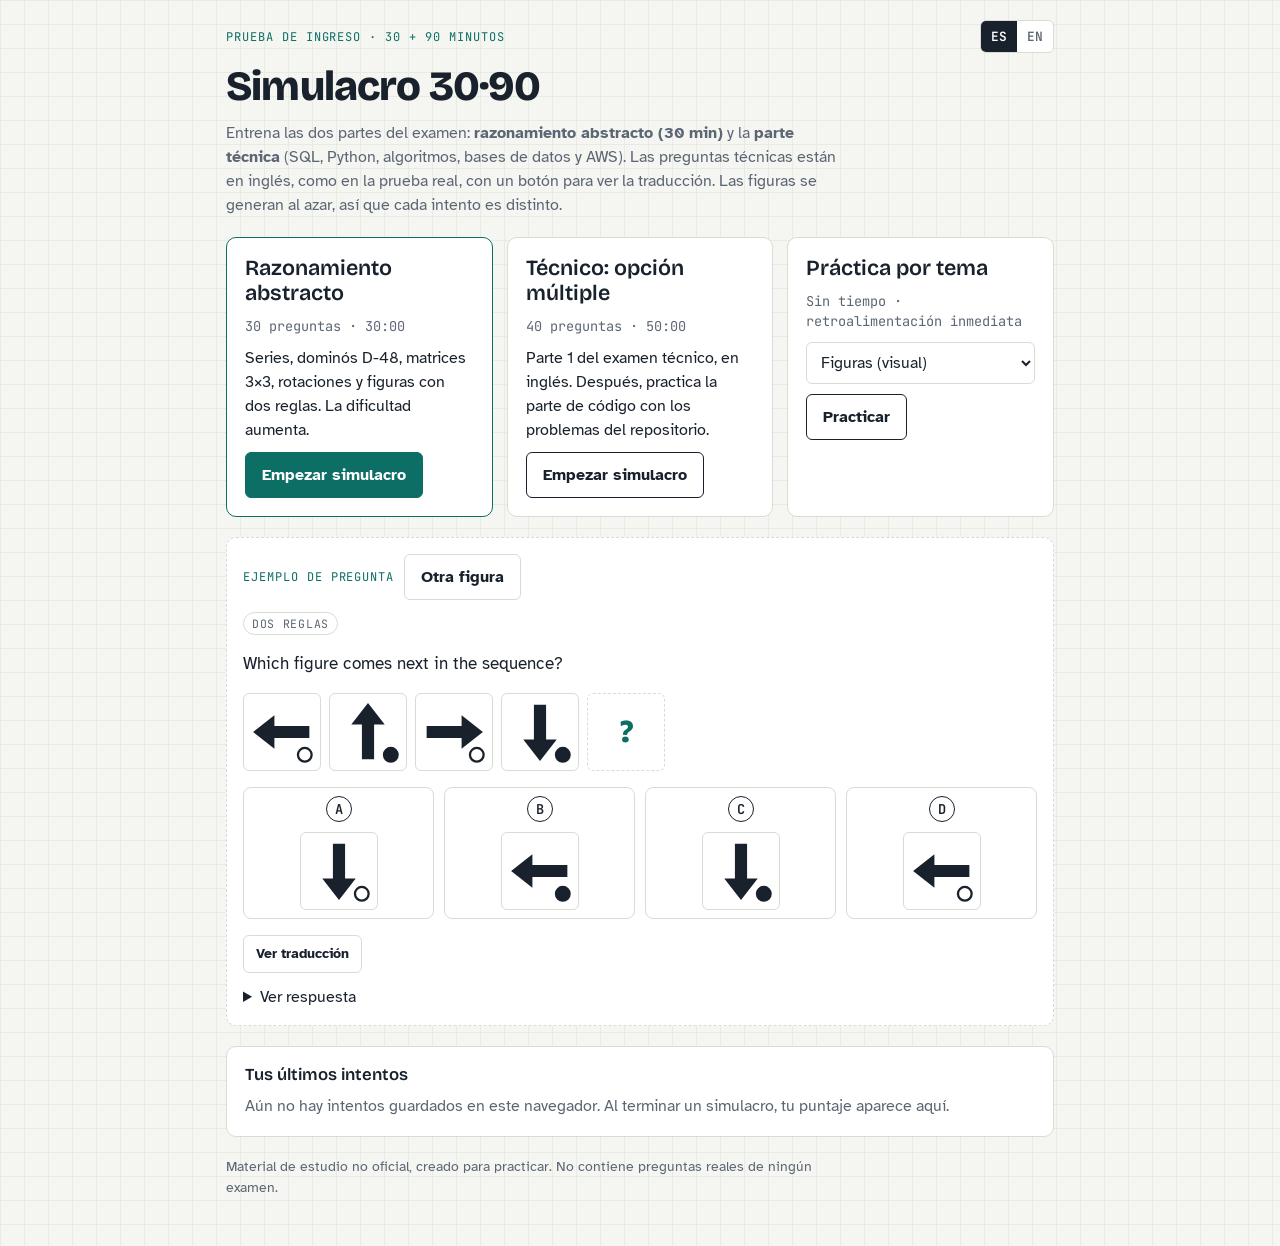
==== simulator/index.html @ 6d0d687e "Bilingual simulator (ES/EN toggle, per-question translation), language switchers on every doc, docs " ====
<!doctype html>
<html lang="es">
<head>
<meta charset="utf-8">
<meta name="viewport" content="width=device-width, initial-scale=1, viewport-fit=cover">
<!-- ARTIFACT-START -->
<title>Simulacro 30·90</title>
<meta name="claude:viewport-fit-sides" content="cover">
<link rel="preconnect" href="https://fonts.googleapis.com">
<link rel="preconnect" href="https://fonts.gstatic.com" crossorigin>
<link rel="stylesheet" href="https://fonts.googleapis.com/css2?family=Atkinson+Hyperlegible:wght@400;700&family=Bricolage+Grotesque:opsz,wght@12..96,600;12..96,800&family=JetBrains+Mono:wght@400;600&display=swap">
<style>
/* Layout: hoja de respuestas de examen — barra de estado fija arriba, columna central de lectura, opciones en rejilla. */
:root {
  --paper: #f5f6f1;
  --card: #ffffff;
  --ink: #18212c;
  --muted: #5c6674;
  --rule: #d8ddd3;
  --grid: #e8ebe3;
  --accent: #0d6e66;
  --accent-ink: #ffffff;
  --mark: #f3d35c;
  --ok: #1d7a3a;
  --ok-bg: #e3f3e7;
  --bad: #b3261e;
  --bad-bg: #fbe5e3;
  --flag: #a15c00;
  --font-display: "Bricolage Grotesque", "Avenir Next", "Segoe UI", system-ui, sans-serif;
  --font-body: "Atkinson Hyperlegible", "Segoe UI", system-ui, -apple-system, sans-serif;
  --font-mono: "JetBrains Mono", ui-monospace, "SFMono-Regular", Menlo, Consolas, monospace;
}
@media (prefers-color-scheme: dark) {
  :root:not([data-theme="light"]) {
    --paper: #11161b; --card: #1a2128; --ink: #e6eae2; --muted: #9aa4ae; --rule: #2d3640; --grid: #1d252c;
    --accent: #3fc9b8; --accent-ink: #0b1a18; --mark: #8a7420; --ok: #6fd08d; --ok-bg: #173323;
    --bad: #ff8a80; --bad-bg: #3a1b19; --flag: #f2b45a; color-scheme: dark;
  }
}
:root[data-theme="dark"] {
  --paper: #11161b; --card: #1a2128; --ink: #e6eae2; --muted: #9aa4ae; --rule: #2d3640; --grid: #1d252c;
  --accent: #3fc9b8; --accent-ink: #0b1a18; --mark: #8a7420; --ok: #6fd08d; --ok-bg: #173323;
  --bad: #ff8a80; --bad-bg: #3a1b19; --flag: #f2b45a; color-scheme: dark;
}
* { box-sizing: border-box; }
body {
  margin: 0; background: var(--paper); color: var(--ink); font-family: var(--font-body); font-size: 16px; line-height: 1.5;
  background-image: linear-gradient(var(--grid) 1px, transparent 1px), linear-gradient(90deg, var(--grid) 1px, transparent 1px);
  background-size: 24px 24px;
}
body::before { content: ""; position: fixed; inset: 0 0 auto; height: env(safe-area-inset-top, 0px); z-index: 10; background: var(--card); }
.wrap { max-width: 860px; margin: 0 auto; padding-left: max(16px, env(safe-area-inset-left, 0px)); padding-right: max(16px, env(safe-area-inset-right, 0px)); padding-block: 20px 48px; display: grid; gap: 20px; }
h1, h2, h3 { font-family: var(--font-display); text-wrap: balance; margin: 0; line-height: 1.15; }
h1 { font-size: clamp(1.9rem, 5vw, 2.6rem); font-weight: 800; letter-spacing: -0.02em; }
h2 { font-size: 1.35rem; font-weight: 600; }
h3 { font-size: 1.05rem; font-weight: 600; }
p { margin: 0; }
.muted { color: var(--muted); }
.eyebrow { font-family: var(--font-mono); font-size: 0.75rem; letter-spacing: 0.08em; text-transform: uppercase; color: var(--accent); }
button { font: inherit; color: inherit; cursor: pointer; }
button:focus-visible, select:focus-visible { outline: 3px solid var(--accent); outline-offset: 2px; }
.btn { border: 1.5px solid var(--ink); background: var(--card); border-radius: 6px; padding: 10px 16px; font-weight: 700; }
.btn.primary { background: var(--accent); border-color: var(--accent); color: var(--accent-ink); }
.btn.ghost { border-color: var(--rule); }
.btn:disabled { opacity: .45; cursor: not-allowed; }
.hero { display: grid; gap: 10px; }
.hero p { max-width: 62ch; }
.modes { display: grid; grid-template-columns: repeat(auto-fit, minmax(240px, 1fr)); gap: 14px; }
.mode { background: var(--card); border: 1.5px solid var(--rule); border-radius: 10px; padding: 18px; display: grid; gap: 10px; align-content: start; }
.mode .meta { font-family: var(--font-mono); font-size: 0.85rem; color: var(--muted); font-variant-numeric: tabular-nums; }
.mode .btn { justify-self: start; }
.mode.featured { border-color: var(--accent); }
.sample { background: var(--card); border: 1.5px dashed var(--rule); border-radius: 10px; padding: 16px; display: grid; gap: 12px; }
.row { display: flex; flex-wrap: wrap; gap: 10px; align-items: center; }
select { font: inherit; padding: 9px 10px; border-radius: 6px; border: 1.5px solid var(--rule); background: var(--card); color: var(--ink); }
.history { display: grid; gap: 6px; font-family: var(--font-mono); font-size: 0.85rem; }
.history div { display: flex; justify-content: space-between; gap: 12px; border-bottom: 1px solid var(--rule); padding-block: 4px; font-variant-numeric: tabular-nums; }
/* Exam bar */
.bar { position: sticky; top: env(safe-area-inset-top, 0px); z-index: 5; background: var(--card); border-bottom: 1.5px solid var(--rule); }
.bar .in { max-width: 860px; margin: 0 auto; padding-left: max(16px, env(safe-area-inset-left, 0px)); padding-right: max(16px, env(safe-area-inset-right, 0px)); padding-block: 10px; display: flex; flex-wrap: wrap; gap: 10px 16px; align-items: center; justify-content: space-between; }
.timer { font-family: var(--font-mono); font-weight: 600; font-size: 1.25rem; font-variant-numeric: tabular-nums; }
.timer.low { color: var(--bad); }
.progress { font-family: var(--font-mono); font-size: 0.9rem; color: var(--muted); font-variant-numeric: tabular-nums; }
.qcard { background: var(--card); border: 1.5px solid var(--rule); border-radius: 10px; padding: 18px; display: grid; gap: 16px; min-width: 0; }
.tag { display: inline-block; font-family: var(--font-mono); font-size: 0.72rem; letter-spacing: .06em; text-transform: uppercase; padding: 2px 8px; border-radius: 999px; border: 1px solid var(--rule); color: var(--muted); }
.prompt { font-size: 1.08rem; }
.prompt .es { display: block; font-size: 0.9rem; color: var(--muted); margin-top: 4px; }
pre.code { margin: 0; background: var(--paper); border: 1px solid var(--rule); border-radius: 6px; padding: 12px; overflow-x: auto; font-family: var(--font-mono); font-size: 0.9rem; line-height: 1.45; }
.seq { display: flex; flex-wrap: wrap; gap: 8px; align-items: center; }
.seq .cell, .opt .cell { width: 78px; height: 78px; border: 1.5px solid var(--rule); border-radius: 6px; background: var(--card); display: grid; place-items: center; }
.seq .cell.q { font-family: var(--font-display); font-size: 2rem; font-weight: 800; color: var(--accent); border-style: dashed; }
.fig { width: 100%; height: 100%; display: block; color: var(--ink); }
.fig .pp { fill: var(--card); }
.fig .qmark { fill: var(--accent); font-family: var(--font-display); font-weight: 800; }
.matrix { width: min(100%, 300px); }
.options { display: grid; grid-template-columns: repeat(2, minmax(0, 1fr)); gap: 10px; }
.options.visual { grid-template-columns: repeat(4, minmax(0, 1fr)); }
.opt { border: 1.5px solid var(--rule); background: var(--card); border-radius: 8px; padding: 10px 12px; text-align: left; display: flex; gap: 10px; align-items: center; min-width: 0; }
.options.visual .opt { flex-direction: column; padding: 8px 4px; }
.opt .k { font-family: var(--font-mono); font-weight: 600; width: 26px; height: 26px; border-radius: 50%; border: 1.5px solid var(--ink); display: grid; place-items: center; flex: none; font-size: 0.85rem; }
.opt .t { min-width: 0; overflow-wrap: anywhere; font-family: var(--font-body); }
.opt .t code, .prompt code { font-family: var(--font-mono); font-size: 0.92em; }
.opt.sel { border-color: var(--ink); background: color-mix(in srgb, var(--mark) 45%, var(--card)); }
.opt.sel .k { background: var(--ink); color: var(--card); }
.opt.right { border-color: var(--ok); background: var(--ok-bg); }
.opt.wrong { border-color: var(--bad); background: var(--bad-bg); }
.nav { display: flex; flex-wrap: wrap; gap: 10px; justify-content: space-between; align-items: center; }
.palette { display: grid; grid-template-columns: repeat(auto-fill, minmax(36px, 1fr)); gap: 6px; }
.palette button { border: 1.5px solid var(--rule); background: var(--card); border-radius: 5px; padding: 5px 0; font-family: var(--font-mono); font-size: 0.82rem; font-variant-numeric: tabular-nums; }
.palette button.done { background: var(--ink); color: var(--card); border-color: var(--ink); }
.palette button.cur { outline: 2px solid var(--accent); outline-offset: 1px; }
.palette button.flagged { border-color: var(--flag); box-shadow: inset 0 -3px 0 var(--flag); }
.feedback { border-left: 4px solid var(--ok); background: var(--ok-bg); padding: 10px 12px; border-radius: 0 6px 6px 0; }
.feedback.bad { border-color: var(--bad); background: var(--bad-bg); }
.score { display: flex; flex-wrap: wrap; gap: 14px 28px; align-items: baseline; }
.score .big { font-family: var(--font-display); font-weight: 800; font-size: 3rem; line-height: 1; font-variant-numeric: tabular-nums; }
.topics { display: grid; gap: 8px; }
.topics .t { display: grid; grid-template-columns: minmax(110px, 160px) 1fr auto; gap: 10px; align-items: center; font-variant-numeric: tabular-nums; }
.meter { height: 10px; background: var(--grid); border-radius: 999px; overflow: hidden; border: 1px solid var(--rule); }
.meter span { display: block; height: 100%; background: var(--accent); }
.review { display: grid; gap: 12px; }
.review details { background: var(--card); border: 1.5px solid var(--rule); border-radius: 8px; padding: 10px 14px; min-width: 0; }
.review summary { cursor: pointer; display: flex; gap: 10px; align-items: baseline; }
.review .ans { font-family: var(--font-mono); font-size: 0.85rem; }
.pill { font-family: var(--font-mono); font-size: 0.75rem; padding: 1px 8px; border-radius: 999px; flex: none; }
.pill.ok { background: var(--ok-bg); color: var(--ok); }
.pill.no { background: var(--bad-bg); color: var(--bad); }
.note { font-size: 0.85rem; color: var(--muted); max-width: 70ch; }
.langsw { display: inline-flex; border: 1.5px solid var(--rule); border-radius: 6px; overflow: hidden; }
.langsw button { border: 0; background: var(--card); padding: 6px 10px; font-family: var(--font-mono); font-size: 0.8rem; font-weight: 600; color: var(--muted); }
.langsw button.on { background: var(--ink); color: var(--card); }
.trbtn { justify-self: start; font-size: 0.9rem; padding: 7px 12px; }
.tr { border-left: 4px solid var(--accent); background: color-mix(in srgb, var(--accent) 8%, var(--card)); padding: 10px 14px; border-radius: 0 6px 6px 0; display: grid; gap: 6px; }
.tropts { margin: 0; padding-left: 0; list-style: none; display: grid; gap: 2px; }
@media (max-width: 520px) {
  .options { grid-template-columns: 1fr; }
  .options.visual { grid-template-columns: repeat(4, minmax(0, 1fr)); gap: 6px; }
  .seq .cell { width: 60px; height: 60px; }
  .opt .cell { width: 100%; max-width: 64px; height: auto; aspect-ratio: 1; }
  .options.visual .opt .k { width: 22px; height: 22px; font-size: 0.75rem; }
  .topics .t { grid-template-columns: 1fr auto; }
  .topics .t .meter { grid-column: 1 / -1; grid-row: 2; }
}
@media (prefers-reduced-motion: no-preference) {
  .opt { transition: background-color .12s, border-color .12s; }
}
</style>
<!-- ARTIFACT-HEAD-END -->
</head>
<body>
<div id="app"></div>
<script>
"use strict";
// ---------------------------------------------------------------- utilidades
const $ = (s, el = document) => el.querySelector(s);
const rand = (a, b) => a + Math.floor(Math.random() * (b - a + 1));
const pick = arr => arr[Math.floor(Math.random() * arr.length)];
const shuffle = arr => { const a = arr.slice(); for (let i = a.length - 1; i > 0; i--) { const j = Math.floor(Math.random() * (i + 1)); [a[i], a[j]] = [a[j], a[i]]; } return a; };
const esc = s => String(s).replace(/[&<>"]/g, c => ({ "&": "&amp;", "<": "&lt;", ">": "&gt;", '"': "&quot;" }[c]));
const mod = (a, m) => ((a % m) + m) % m;
const KEYS = ["A", "B", "C", "D"];
let uid = 0;

// ---------------------------------------------------------------- figuras SVG
// Todo se dibuja con currentColor (tinta) y var(--card) (papel) para funcionar en ambos temas.
const INK = "currentColor", PP = 'class="pp"'; // "papel": el fondo de tarjeta, vía CSS (var() no funciona en atributos SVG)
const svg = (body, vb = 100) => `<svg class="fig" viewBox="0 0 ${vb} ${vb}" aria-hidden="true">${body}</svg>`;

function fillAttrs(fill, id) {
  if (fill === "black") return `fill="${INK}"`;
  if (fill === "striped") return `fill="url(#p${id})"`;
  return PP;
}
function stripeDef(id) {
  return `<defs><pattern id="p${id}" width="6" height="6" patternUnits="userSpaceOnUse" patternTransform="rotate(45)"><rect width="6" height="6" ${PP}/><rect width="2.4" height="6" fill="${INK}"/></pattern></defs>`;
}
function shapePath(shape, cx, cy, r) {
  switch (shape) {
    case "circle": return `<circle cx="${cx}" cy="${cy}" r="${r}"`;
    case "square": return `<rect x="${cx - r * 0.88}" y="${cy - r * 0.88}" width="${r * 1.76}" height="${r * 1.76}"`;
    case "triangle": return `<polygon points="${cx},${cy - r} ${cx + r * 0.95},${cy + r * 0.75} ${cx - r * 0.95},${cy + r * 0.75}"`;
    case "diamond": return `<polygon points="${cx},${cy - r} ${cx + r},${cy} ${cx},${cy + r} ${cx - r},${cy}"`;
    case "star": {
      const pts = [];
      for (let i = 0; i < 10; i++) { const a = -Math.PI / 2 + i * Math.PI / 5, rr = i % 2 ? r * 0.45 : r; pts.push(`${(cx + rr * Math.cos(a)).toFixed(1)},${(cy + rr * Math.sin(a)).toFixed(1)}`); }
      return `<polygon points="${pts.join(" ")}"`;
    }
  }
}
function shapeSVG(shape, cx, cy, r, fill) {
  const id = ++uid;
  return (fill === "striped" ? stripeDef(id) : "") + `${shapePath(shape, cx, cy, r)} ${fillAttrs(fill, id)} stroke="${INK}" stroke-width="3" stroke-linejoin="round"/>`;
}
function arrowSVG(angle, dotFill) {
  let s = `<g transform="rotate(${angle} 50 50)"><path d="M50 12 L72 40 L58 40 L58 86 L42 86 L42 40 L28 40 Z" fill="${INK}"/></g>`;
  if (dotFill) s += `<circle cx="80" cy="80" r="9" ${dotFill === "black" ? `fill="${INK}"` : PP} stroke="${INK}" stroke-width="3"/>`;
  return svg(s);
}
function flagSVG(angle) {
  return svg(`<g transform="rotate(${angle} 50 50)"><rect x="46" y="14" width="7" height="72" fill="${INK}"/><polygon points="53,14 84,26 53,38" fill="${INK}"/><circle cx="49.5" cy="86" r="6" fill="${INK}"/></g>`);
}
function countSVG(n, shape, fill = "black") {
  const cols = n <= 4 ? 2 : n <= 9 ? 3 : 4, rows = Math.ceil(n / cols), step = 84 / Math.max(cols, rows), r = step * 0.34;
  let body = "";
  for (let i = 0; i < n; i++) {
    const c = i % cols, rw = Math.floor(i / cols);
    const cx = 50 + (c - (cols - 1) / 2) * step, cy = 50 + (rw - (rows - 1) / 2) * step;
    body += shapeSVG(shape, +cx.toFixed(1), +cy.toFixed(1), +r.toFixed(1), fill);
  }
  return svg(body);
}
function polygonSVG(n) {
  if (n === 0) return svg(`<circle cx="50" cy="50" r="36" ${PP} stroke="${INK}" stroke-width="3.5"/>`);
  const pts = [];
  for (let i = 0; i < n; i++) { const a = -Math.PI / 2 + i * 2 * Math.PI / n; pts.push(`${(50 + 38 * Math.cos(a)).toFixed(1)},${(52 + 38 * Math.sin(a)).toFixed(1)}`); }
  return svg(`<polygon points="${pts.join(" ")}" ${PP} stroke="${INK}" stroke-width="3.5" stroke-linejoin="round"/>`);
}
const BORDER = [[0, 0], [1, 0], [2, 0], [2, 1], [2, 2], [1, 2], [0, 2], [0, 1]];
function gridDotSVG(cell, cell2) {
  let body = "";
  for (let r = 0; r < 3; r++) for (let c = 0; c < 3; c++) body += `<rect x="${8 + c * 28}" y="${8 + r * 28}" width="28" height="28" ${PP} stroke="${INK}" stroke-width="2"/>`;
  const dot = (p, f) => `<circle cx="${22 + p[0] * 28}" cy="${22 + p[1] * 28}" r="9" ${f} stroke="${INK}" stroke-width="2.5"/>`;
  body += dot(cell, `fill="${INK}"`);
  if (cell2) body += dot(cell2, PP);
  return svg(body);
}
function quadrantSVG(q) { // q: 0 arriba-der, 1 abajo-der, 2 abajo-izq, 3 arriba-izq (sentido horario)
  const paths = ["M50 50 L50 14 A36 36 0 0 1 86 50 Z", "M50 50 L86 50 A36 36 0 0 1 50 86 Z", "M50 50 L50 86 A36 36 0 0 1 14 50 Z", "M50 50 L14 50 A36 36 0 0 1 50 14 Z"];
  return svg(`<circle cx="50" cy="50" r="36" ${PP} stroke="${INK}" stroke-width="3"/><path d="${paths[q]}" fill="${INK}"/><line x1="14" y1="50" x2="86" y2="50" stroke="${INK}" stroke-width="2"/><line x1="50" y1="14" x2="50" y2="86" stroke="${INK}" stroke-width="2"/>`);
}
const PIPS = { 0: [], 1: [[1, 1]], 2: [[0, 0], [2, 2]], 3: [[0, 0], [1, 1], [2, 2]], 4: [[0, 0], [2, 0], [0, 2], [2, 2]], 5: [[0, 0], [2, 0], [1, 1], [0, 2], [2, 2]], 6: [[0, 0], [2, 0], [0, 1], [2, 1], [0, 2], [2, 2]] };
function dominoSVG(top, bottom) {
  const half = (v, y0) => PIPS[v].map(([c, r]) => `<circle cx="${34 + c * 16}" cy="${y0 + 10 + r * 12}" r="4.6" fill="${INK}"/>`).join("");
  return svg(`<rect x="22" y="6" width="56" height="88" rx="8" ${PP} stroke="${INK}" stroke-width="3"/><line x1="26" y1="50" x2="74" y2="50" stroke="${INK}" stroke-width="2.5"/>${half(top, 7)}${half(bottom, 51)}`);
}
function matrixSVG(cells) { // cells: 9 items {shape, fill} or null para "?"
  let body = "";
  cells.forEach((c, i) => {
    const x = (i % 3) * 100, y = Math.floor(i / 3) * 100;
    body += `<rect x="${x + 2}" y="${y + 2}" width="96" height="96" ${PP} stroke="${INK}" stroke-width="2" ${c ? "" : 'stroke-dasharray="6 5"'}/>`;
    body += c ? shapeSVG(c.shape, x + 50, y + 50, 30, c.fill) : `<text x="${x + 50}" y="${y + 66}" text-anchor="middle" font-size="48" class="qmark">?</text>`;
  });
  return `<svg class="fig matrix" viewBox="0 0 300 300" aria-hidden="true">${body}</svg>`;
}
const single = (shape, fill) => svg(shapeSVG(shape, 50, 50, 32, fill));

// ---------------------------------------------------------------- idioma / language
// Los textos bilingües son objetos {es, en}; tx() elige el del idioma activo.
let LANG = (() => { try { return localStorage.getItem("sim3090-lang") === "en" ? "en" : "es"; } catch { return "es"; } })();
const tx = v => (v && typeof v === "object" && "es" in v ? v[LANG] : v);
const T = {
  es: {
    eyebrow: "Prueba de ingreso · 30 + 90 minutos",
    hero: "Entrena las dos partes del examen: <strong>razonamiento abstracto (30 min)</strong> y la <strong>parte técnica</strong> (SQL, Python, algoritmos, bases de datos y AWS). Las preguntas técnicas están en inglés, como en la prueba real, con un botón para ver la traducción. Las figuras se generan al azar, así que cada intento es distinto.",
    absMeta: "30 preguntas · 30:00", absDesc: "Series, dominós D-48, matrices 3×3, rotaciones y figuras con dos reglas. La dificultad aumenta.",
    techMeta: "40 preguntas · 50:00", techDesc: "Parte 1 del examen técnico, en inglés. Después, practica la parte de código con los problemas del repositorio.",
    start: "Empezar simulacro", pracTitle: "Práctica por tema", pracMeta: "Sin tiempo · retroalimentación inmediata", practice: "Practicar",
    pracTopic: "Tema de práctica", tVisual: "Figuras (visual)", tSeries: "Series y dominós",
    sample: "Ejemplo de pregunta", another: "Otra figura", seeAnswer: "Ver respuesta",
    lastTitle: "Tus últimos intentos", noHist: "Aún no hay intentos guardados en este navegador. Al terminar un simulacro, tu puntaje aparece aquí.",
    note: "Material de estudio no oficial, creado para practicar. No contiene preguntas reales de ningún examen.",
    answered: "respondidas", finish: "Terminar", question: (i, n) => `Pregunta ${i} de ${n}`, prev: "← Anterior", next: "Siguiente →",
    flag: "Marcar para revisar", unflag: "Quitar marca", finishSee: "Terminar y ver resultado", goTo: "Ir a la pregunta",
    shortcuts: "Atajos: teclas A–D o 1–4 para responder, ← y → para moverte, T para ver la traducción. Si no ves la regla en 60 segundos: marca, responde algo y sigue.",
    blank: n => `Hay ${n} sin responder. ¿Terminar igual?`, home: "← Inicio", correctCount: "correctas",
    right: "Correcto.", wrong: k => `Incorrecto. La respuesta es ${k}.`, nextQ: "Siguiente pregunta →",
    timeUp: " · se acabó el tiempo", timeUsed: "Tiempo usado", byTopic: "Resultado por tema", repeat: "Repetir con preguntas nuevas",
    backHome: "Volver al inicio", review: "Revisión pregunta por pregunta", ok: "Bien", ko: "Mal", yourAns: "Tu respuesta",
    unanswered: "sin responder", correctAns: "Correcta",
    v1: "Excelente: estás listo para este bloque.", v2: "Bien. Repasa los temas más bajos y repite en 2–3 días.",
    v3: "Todavía en construcción. Vuelve a los módulos de los temas con menor puntaje.",
    showTr: "Ver traducción", hideTr: "Ocultar traducción", trLabel: "Traducción al español", langLabel: "Idioma",
    modes: { abstract: "Razonamiento abstracto", tech: "Técnico: opción múltiple" },
  },
  en: {
    eyebrow: "Entrance test · 30 + 90 minutes",
    hero: "Train for both parts of the exam: <strong>abstract reasoning (30 min)</strong> and the <strong>technical part</strong> (SQL, Python, algorithms, databases and AWS). The technical questions are in English, like the real test, with a button to see the Spanish translation. The figures are randomly generated, so every attempt is different.",
    absMeta: "30 questions · 30:00", absDesc: "Series, D-48 dominoes, 3×3 matrices, rotations and two-rule figures. Difficulty increases.",
    techMeta: "40 questions · 50:00", techDesc: "Part 1 of the technical exam. Afterwards, practice the coding part with the problems in the repository.",
    start: "Start mock exam", pracTitle: "Practice by topic", pracMeta: "No timer · immediate feedback", practice: "Practice",
    pracTopic: "Practice topic", tVisual: "Figures (visual)", tSeries: "Series and dominoes",
    sample: "Sample question", another: "Another figure", seeAnswer: "See the answer",
    lastTitle: "Your latest attempts", noHist: "No attempts saved in this browser yet. When you finish a mock exam, your score appears here.",
    note: "Unofficial study material created for practice. It contains no real exam questions.",
    answered: "answered", finish: "Finish", question: (i, n) => `Question ${i} of ${n}`, prev: "← Previous", next: "Next →",
    flag: "Flag for review", unflag: "Remove flag", finishSee: "Finish and see results", goTo: "Go to question",
    shortcuts: "Shortcuts: keys A–D or 1–4 to answer, ← and → to move, T to show the translation. If you do not see the rule in 60 seconds: flag it, answer something and move on.",
    blank: n => `${n} unanswered. Finish anyway?`, home: "← Home", correctCount: "correct",
    right: "Correct.", wrong: k => `Incorrect. The answer is ${k}.`, nextQ: "Next question →",
    timeUp: " · time is up", timeUsed: "Time used", byTopic: "Result by topic", repeat: "Retry with new questions",
    backHome: "Back to home", review: "Question-by-question review", ok: "Right", ko: "Wrong", yourAns: "Your answer",
    unanswered: "unanswered", correctAns: "Correct",
    v1: "Excellent: you are ready for this part.", v2: "Good. Review your weakest topics and try again in 2–3 days.",
    v3: "Still building up. Go back to the modules of your lowest-scoring topics.",
    showTr: "Show Spanish translation", hideTr: "Hide translation", trLabel: "Spanish translation", langLabel: "Language",
    modes: { abstract: "Abstract reasoning", tech: "Technical: multiple choice" },
  },
};
const t = k => T[LANG][k];
function setLang(l) {
  LANG = l;
  try { localStorage.setItem("sim3090-lang", l); } catch { /* sin almacenamiento */ }
  document.documentElement.lang = l;
  render();
}
const CW = { es: ["horario", "antihorario"], en: ["clockwise", "counterclockwise"] };
const dirTxt = (s, l) => CW[l][s > 0 ? 0 : 1];

// ---------------------------------------------------------------- generadores de razonamiento abstracto
// Cada generador devuelve {topic, prompt, es, seq|matrix|text, options:[{svg|text}], answer, explain}
function finish(q, correct, distractors) {
  const key = o => o.key;
  const seen = new Set([key(correct)]);
  const opts = [correct];
  for (const d of distractors) { if (opts.length === 4) break; if (!seen.has(key(d))) { seen.add(key(d)); opts.push(d); } }
  const order = shuffle(opts);
  q.options = order.map(o => ({ svg: o.svg, text: o.text }));
  q.answer = order.indexOf(correct);
  return q;
}
const NEXT = { prompt: "Which figure comes next in the sequence?", es: "¿Qué figura sigue en la secuencia?" };
const TOP = {
  rot: { es: "Rotación", en: "Rotation" }, cnt: { es: "Cantidad", en: "Amount" }, two: { es: "Dos reglas", en: "Two rules" },
  pos: { es: "Posición", en: "Position" }, sides: { es: "Lados", en: "Sides" }, mat: { es: "Matriz", en: "Matrix" },
  dom: { es: "Dominó", en: "Domino" }, num: { es: "Serie numérica", en: "Number series" }, let: { es: "Serie de letras", en: "Letter series" },
};

function genRotation() {
  const step = pick([45, 90, 135]) * pick([1, -1]), start = rand(0, 7) * 45, draw = pick([arrowSVG, flagSVG]);
  const ang = i => mod(start + i * step, 360);
  const mk = a => ({ key: mod(a, 360), svg: draw(mod(a, 360)) });
  const ans = ang(4);
  const q = { topic: TOP.rot, ...NEXT, seq: [0, 1, 2, 3].map(i => draw(ang(i))),
    explain: { es: `La figura gira ${Math.abs(step)}° en sentido ${dirTxt(step, "es")} en cada paso.`,
               en: `The figure rotates ${Math.abs(step)}° ${dirTxt(step, "en")} at each step.` } };
  return finish(q, mk(ans), shuffle([mk(ans + step), mk(ans - step), mk(ans + 180), mk(ans + 90), mk(ans - 90), mk(ans + 45)]));
}
function genCount() {
  const shape = pick(["circle", "square", "triangle", "star"]), start = rand(1, 3), step = pick([1, 2]);
  const other = pick(["circle", "square", "triangle", "star"].filter(s => s !== shape));
  const ans = start + 4 * step, list = [0, 1, 2, 3].map(i => start + i * step).join(", ");
  const mk = (n, s = shape) => ({ key: n + s, svg: countSVG(n, s) });
  const q = { topic: TOP.cnt, ...NEXT, seq: [0, 1, 2, 3].map(i => countSVG(start + i * step, shape)),
    explain: { es: `La cantidad aumenta +${step} en cada paso: ${list}, ${ans}.`, en: `The amount increases by ${step} at each step: ${list}, ${ans}.` } };
  return finish(q, mk(ans), shuffle([mk(ans - 1), mk(ans + 1), mk(ans, other), mk(ans - step)]));
}
function genTwoRules() {
  const step = 90 * pick([1, -1]), start = rand(0, 3) * 90, fills = shuffle(["black", "white"]);
  const ang = i => mod(start + i * step, 360);
  const mk = (a, f) => ({ key: mod(a, 360) + f, svg: arrowSVG(mod(a, 360), f) });
  const ans = mk(ang(4), fills[0]);
  const bw = fills[0] === "black";
  const q = { topic: TOP.two, ...NEXT, seq: [0, 1, 2, 3].map(i => arrowSVG(ang(i), fills[i % 2])),
    explain: { es: `Dos reglas a la vez: la flecha gira 90° en sentido ${dirTxt(step, "es")} y el círculo alterna ${bw ? "negro/blanco" : "blanco/negro"}.`,
               en: `Two rules at once: the arrow rotates 90° ${dirTxt(step, "en")} and the circle alternates ${bw ? "black/white" : "white/black"}.` } };
  return finish(q, ans, [mk(ang(4), fills[1]), mk(ang(3), fills[0]), mk(ang(3), fills[1]), mk(ang(4) + 180, fills[0])]);
}
function genPosition() {
  const step = pick([1, 2, 3]) * pick([1, -1]), start = rand(0, 7);
  const pos = i => BORDER[mod(start + i * step, 8)];
  const mk = p => ({ key: p.join(), svg: gridDotSVG(p) });
  const ans = pos(4);
  const q = { topic: TOP.pos, ...NEXT, seq: [0, 1, 2, 3].map(i => gridDotSVG(pos(i))),
    explain: { es: `El punto avanza ${Math.abs(step)} casilla(s) por el borde en sentido ${dirTxt(step, "es")}.`,
               en: `The dot moves ${Math.abs(step)} cell(s) along the border, ${dirTxt(step, "en")}.` } };
  return finish(q, mk(ans), shuffle([mk(pos(5)), mk(pos(3)), mk([1, 1]), mk(BORDER[mod(start + 4 * step + 4, 8)]), mk(pos(6))]));
}
function genSides() {
  const start = rand(3, 4), ans = start + 4, list = [0, 1, 2, 3].map(i => start + i).join(", ");
  const mk = n => ({ key: n, svg: polygonSVG(n) });
  const q = { topic: TOP.sides, ...NEXT, seq: [0, 1, 2, 3].map(i => polygonSVG(start + i)),
    explain: { es: `Cada figura tiene un lado más: ${list} → ${ans} lados.`, en: `Each figure has one more side: ${list} → ${ans} sides.` } };
  return finish(q, mk(ans), shuffle([mk(ans - 1), mk(ans + 1), mk(0), mk(start)]));
}
function genQuadrant() {
  const dir = pick([1, -1]), start = rand(0, 3);
  const quad = i => mod(start + i * dir, 4);
  const mk = qd => ({ key: qd, svg: quadrantSVG(qd) });
  const q = { topic: TOP.rot, ...NEXT, seq: [0, 1, 2, 3, 4].map(i => quadrantSVG(quad(i))),
    explain: { es: `El cuarto negro gira 90° en sentido ${dirTxt(dir, "es")} en cada paso.`, en: `The black quarter rotates 90° ${dirTxt(dir, "en")} at each step.` } };
  return finish(q, mk(quad(5)), shuffle([0, 1, 2, 3].filter(x => x !== quad(5)).map(mk)));
}
const MATRIX_Q = { prompt: "Which figure completes the matrix?", es: "¿Qué figura completa la matriz?" };
function genMatrix() {
  const shapes = shuffle(["circle", "square", "triangle", "diamond", "star"]).slice(0, 4), fills = shuffle(["white", "black", "striped"]);
  const cells = [];
  for (let r = 0; r < 3; r++) for (let c = 0; c < 3; c++) cells.push({ shape: shapes[r], fill: fills[c] });
  const ans = cells[8]; cells[8] = null;
  const mk = (s, f) => ({ key: s + f, svg: single(s, f) });
  const otherFill = fills.filter(f => f !== ans.fill);
  const q = { topic: TOP.mat, ...MATRIX_Q, matrix: matrixSVG(cells),
    explain: { es: "La forma es constante en cada fila y el relleno es constante en cada columna (blanco, negro o rayado).",
               en: "The shape is constant in each row and the fill is constant in each column (white, black or striped)." } };
  return finish(q, mk(ans.shape, ans.fill), shuffle([mk(ans.shape, otherFill[0]), mk(ans.shape, otherFill[1]), mk(shapes[1], ans.fill), mk(shapes[3], ans.fill), mk(shapes[0], otherFill[0])]));
}
function genLatin() {
  const shapes = shuffle(["circle", "square", "triangle", "diamond", "star"]), base = shapes.slice(0, 3), fill = pick(["white", "black"]);
  const rows = [base, [base[1], base[2], base[0]], [base[2], base[0], base[1]]];
  const cells = rows.flat().map(s => ({ shape: s, fill }));
  const ans = cells[8]; cells[8] = null;
  const mk = (s, f = fill) => ({ key: s + f, svg: single(s, f) });
  const q = { topic: TOP.mat, ...MATRIX_Q, matrix: matrixSVG(cells),
    explain: { es: "Cada fila y cada columna contiene las tres formas una sola vez (como un sudoku).",
               en: "Each row and each column contains the three shapes exactly once (like a sudoku)." } };
  return finish(q, mk(ans.shape), shuffle([mk(base[0]), mk(base[2]), mk(shapes[3]), mk(ans.shape, fill === "white" ? "black" : "white")]));
}
function genDomino() {
  const ts = pick([1, -1, 2, -2]), bs = pick([1, -1, 2, 0, -2]), t0 = rand(0, 6), b0 = rand(0, 6);
  const tile = i => [mod(t0 + i * ts, 7), mod(b0 + i * bs, 7)];
  const [at, ab] = tile(4);
  const mk = (top, b) => ({ key: `${top}-${b}`, svg: dominoSVG(top, b) });
  const fmt = s => (s > 0 ? "+" : "") + s;
  const q = { topic: TOP.dom, prompt: "Which domino comes next? (values 0–6, after 6 comes 0)", es: "¿Qué ficha sigue? (valores 0–6; después del 6 viene el 0)",
    seq: [0, 1, 2, 3].map(i => dominoSVG(...tile(i))),
    explain: { es: `Mitad superior ${fmt(ts)} y mitad inferior ${bs === 0 ? "constante" : fmt(bs)}, de forma circular (6 → 0).`,
               en: `Top half ${fmt(ts)} and bottom half ${bs === 0 ? "constant" : fmt(bs)}, circularly (6 → 0).` } };
  return finish(q, mk(at, ab), shuffle([mk(ab, at), mk(at, mod(ab + 1, 7)), mk(mod(at + 1, 7), ab), mk(mod(at - 1, 7), ab), mk(at, mod(ab - 1, 7))]));
}
function genNumber() {
  const type = pick(["arit", "geo", "alt", "dif", "fib", "sq"]);
  let seq, ans, why;
  if (type === "arit") { const a = rand(1, 20), d = pick([3, 4, 6, 7, 9, 11, -3, -5]); seq = [0, 1, 2, 3, 4].map(i => a + (d < 0 ? 60 : 0) + i * d); ans = seq[4] + d; why = { es: `Suma ${d} en cada paso.`, en: `Add ${d} at each step.` }; }
  else if (type === "geo") { const a = rand(1, 5), r = pick([2, 3]); seq = [0, 1, 2, 3, 4].map(i => a * r ** i); ans = seq[4] * r; why = { es: `Multiplica por ${r}.`, en: `Multiply by ${r}.` }; }
  else if (type === "alt") { const a = rand(2, 12), p = rand(4, 9), m = rand(1, 3); seq = [a]; for (let i = 1; i < 6; i++) seq.push(i % 2 ? seq[i - 1] + p : seq[i - 1] - m); ans = seq[5] + p; why = { es: `Alterna +${p} y −${m}.`, en: `Alternates +${p} and −${m}.` }; }
  else if (type === "dif") { const a = rand(1, 10), d0 = rand(1, 3); seq = [a]; for (let i = 0; i < 4; i++) seq.push(seq[i] + d0 + i); ans = seq[4] + d0 + 4; why = { es: `Las diferencias crecen de 1 en 1: +${d0}, +${d0 + 1}, +${d0 + 2}…`, en: `The differences grow by 1: +${d0}, +${d0 + 1}, +${d0 + 2}…` }; }
  else if (type === "fib") { const a = rand(1, 3), b = rand(2, 5); seq = [a, b]; for (let i = 2; i < 6; i++) seq.push(seq[i - 1] + seq[i - 2]); ans = seq[4] + seq[5]; why = { es: "Cada número es la suma de los dos anteriores.", en: "Each number is the sum of the previous two." }; }
  else {
    const off = pick([0, 1, -1, 2]); seq = [1, 2, 3, 4, 5].map(n => n * n + off); ans = 36 + off;
    why = { es: `Cuadrados perfectos (1, 4, 9, 16, 25…)${off ? (off > 0 ? " más " : " menos ") + Math.abs(off) : ""}.`,
            en: `Perfect squares (1, 4, 9, 16, 25…)${off ? (off > 0 ? " plus " : " minus ") + Math.abs(off) : ""}.` };
  }
  const mk = n => ({ key: n, text: String(n) });
  const q = { topic: TOP.num, prompt: "Which number comes next?", es: "¿Qué número sigue?", text: seq.join(", ") + ", ?", explain: why };
  return finish(q, mk(ans), shuffle([mk(ans + 1), mk(ans - 1), mk(ans + 2), mk(ans - 2), mk(ans + 10)]));
}
function genLetters() {
  const step = pick([2, 3, 4, -2, -3]), start = step > 0 ? rand(0, 5) : rand(20, 25);
  const L = i => String.fromCharCode(65 + start + i * step);
  const ansI = start + 5 * step, s = (step > 0 ? "+" : "") + step;
  const mk = i => ({ key: i, text: String.fromCharCode(65 + i) });
  const q = { topic: TOP.let, prompt: "Which letter comes next? (English alphabet, A–Z)", es: "¿Qué letra sigue? (alfabeto inglés, sin Ñ)",
    text: [0, 1, 2, 3, 4].map(L).join(", ") + ", ?",
    explain: { es: `Avanza ${s} posiciones en el alfabeto (A=1 … Z=26).`, en: `It moves ${s} positions in the alphabet (A=1 … Z=26).` } };
  return finish(q, mk(ansI), shuffle([1, -1, 2, -2, 3, -3, step].map(d => ansI + d).filter(i => i >= 0 && i < 26).map(mk)));
}
const ABSTRACT_PLAN = [genNumber, genLetters, genCount, genRotation, genSides, genDomino, genQuadrant, genPosition, genMatrix, genRotation,
  genDomino, genNumber, genTwoRules, genLatin, genCount, genPosition, genDomino, genMatrix, genTwoRules, genRotation,
  genNumber, genLatin, genDomino, genTwoRules, genPosition, genMatrix, genQuadrant, genTwoRules, genLetters, genMatrix];

// ---------------------------------------------------------------- banco técnico / technical bank
// [tema, pregunta EN, código, opciones, índice correcto, explicación ES, pregunta ES, explicación EN, opciones ES (opcional)]
const BANK = [
  // SQL
  ["SQL", "Which clause filters rows BEFORE they are grouped?", null, ["WHERE", "HAVING", "ORDER BY", "LIMIT"], 0,
   "WHERE filtra filas antes del GROUP BY; HAVING filtra grupos.", "¿Qué cláusula filtra filas ANTES de agruparlas?",
   "WHERE filters rows before the GROUP BY; HAVING filters groups."],
  ["SQL", "Table t has 8 rows and the column city has 2 NULL values. What does this return?", "SELECT COUNT(city) FROM t;", ["8", "6", "2", "NULL"], 1,
   "COUNT(columna) ignora los NULL: 8 − 2 = 6.", "La tabla t tiene 8 filas y la columna city tiene 2 valores NULL. ¿Qué devuelve esto?",
   "COUNT(column) ignores NULLs: 8 − 2 = 6."],
  ["SQL", "Which JOIN returns ALL the rows of the left table, with NULLs when there is no match?", null, ["INNER JOIN", "LEFT JOIN", "CROSS JOIN", "FULL JOIN on the right table only"], 1,
   "LEFT JOIN conserva toda la tabla izquierda.", "¿Qué JOIN devuelve TODAS las filas de la tabla izquierda, con NULL cuando no hay coincidencia?",
   "LEFT JOIN keeps the whole left table.", ["INNER JOIN", "LEFT JOIN", "CROSS JOIN", "FULL JOIN solo sobre la tabla derecha"]],
  ["SQL", "Salaries: 700, 700, 500. What does RANK() OVER (ORDER BY salary DESC) assign to 500?", null, ["2", "3", "1", "4"], 1,
   "RANK salta posiciones con los empates: 1, 1, 3. DENSE_RANK daría 2.", "Salarios: 700, 700, 500. ¿Qué valor asigna RANK() OVER (ORDER BY salary DESC) al 500?",
   "RANK skips positions after ties: 1, 1, 3. DENSE_RANK would give 2."],
  ["SQL", "Which query finds the duplicated emails?", null, ["SELECT email FROM users GROUP BY email HAVING COUNT(*) > 1;", "SELECT email FROM users WHERE COUNT(*) > 1;", "SELECT DISTINCT email FROM users;", "SELECT email FROM users ORDER BY email;"], 0,
   "Duplicados = GROUP BY + HAVING COUNT(*) > 1. No se pueden usar agregados en el WHERE.", "¿Qué consulta encuentra los emails duplicados?",
   "Duplicates = GROUP BY + HAVING COUNT(*) > 1. Aggregates cannot be used in the WHERE."],
  ["SQL", "How does AVG(x) treat NULL values in x?", null, ["It ignores them", "It counts them as 0", "It returns an error", "It always returns NULL"], 0,
   "Las funciones de agregación (excepto COUNT(*)) ignoran los NULL.", "¿Cómo trata AVG(x) los valores NULL de x?",
   "Aggregate functions (except COUNT(*)) ignore NULLs.", ["Los ignora", "Los cuenta como 0", "Devuelve un error", "Siempre devuelve NULL"]],
  ["SQL", "Which window function returns the value of the PREVIOUS row?", null, ["LAG()", "LEAD()", "NTILE()", "FIRST_VALUE()"], 0,
   "LAG = fila anterior; LEAD = fila siguiente.", "¿Qué función de ventana devuelve el valor de la fila ANTERIOR?",
   "LAG = previous row; LEAD = next row."],
  ["SQL", "Table a has 5 rows and table b has 4 rows. How many rows does this return?", "SELECT * FROM a CROSS JOIN b;", ["9", "20", "5", "4"], 1,
   "CROSS JOIN = producto cartesiano: 5 × 4.", "La tabla a tiene 5 filas y la tabla b tiene 4. ¿Cuántas filas devuelve esto?",
   "CROSS JOIN = Cartesian product: 5 × 4."],
  ["SQL", "What is the result of the expression NULL = NULL?", null, ["TRUE", "FALSE", "NULL (unknown)", "An error"], 2,
   "Comparar con NULL da NULL (desconocido). Se usa IS NULL.", "¿Cuál es el resultado de la expresión NULL = NULL?",
   "Comparing with NULL gives NULL (unknown). Use IS NULL.", ["TRUE", "FALSE", "NULL (desconocido)", "Un error"]],
  ["SQL", "Which statement about UNION and UNION ALL is TRUE?", null, ["UNION removes duplicates; UNION ALL keeps them", "UNION ALL removes duplicates; UNION keeps them", "Both remove duplicates", "UNION ALL sorts the result"], 0,
   "UNION ALL es más rápido porque no deduplica.", "¿Qué afirmación sobre UNION y UNION ALL es VERDADERA?",
   "UNION ALL is faster because it does not deduplicate.",
   ["UNION elimina duplicados; UNION ALL los conserva", "UNION ALL elimina duplicados; UNION los conserva", "Ambos eliminan duplicados", "UNION ALL ordena el resultado"]],
  ["SQL", "Which query returns the 3 HIGHEST salaries?", null, ["SELECT salary FROM e ORDER BY salary DESC LIMIT 3;", "SELECT salary FROM e ORDER BY salary LIMIT 3;", "SELECT salary FROM e WHERE salary > 3;", "SELECT TOP salary FROM e;"], 0,
   "Ordenar de mayor a menor (DESC) y limitar.", "¿Qué consulta devuelve los 3 salarios MÁS ALTOS?",
   "Sort from highest to lowest (DESC) and limit."],
  ["SQL", "A query uses customers c LEFT JOIN orders o, and then WHERE o.status = 'paid'. What happens?", null, ["Customers without orders are removed (it behaves like an INNER JOIN)", "Nothing changes", "It is a syntax error", "All customers appear with status NULL"], 0,
   "Filtrar la tabla derecha en el WHERE elimina las filas NULL. El filtro va en el ON.", "Una consulta usa customers c LEFT JOIN orders o y luego WHERE o.status = 'paid'. ¿Qué pasa?",
   "Filtering the right table in the WHERE removes the NULL rows. The filter belongs in the ON.",
   ["Se eliminan los clientes sin pedidos (se comporta como un INNER JOIN)", "No cambia nada", "Es un error de sintaxis", "Todos los clientes aparecen con status NULL"]],
  ["SQL", "Which expression avoids INTEGER division when calculating a percentage of integer columns?", null, ["100.0 * a / b", "100 * a / b", "a / b * 100", "(a / b) * 100"], 0,
   "El 100.0 convierte la operación a decimal antes de dividir.", "¿Qué expresión evita la división ENTERA al calcular un porcentaje con columnas enteras?",
   "The 100.0 turns the operation into a decimal one before dividing."],
  ["SQL", "What does this calculate?", "SUM(amount) OVER (ORDER BY order_date)", ["A running (cumulative) total", "The total for each date only", "The average amount", "The rank of each order"], 0,
   "SUM con OVER(ORDER BY) = total acumulado.", "¿Qué calcula esto?", "SUM with OVER(ORDER BY) = running total.",
   ["Un total acumulado", "Solo el total de cada fecha", "El monto promedio", "La posición de cada pedido"]],
  ["SQL", "What is the correct LOGICAL order of execution?", null, ["FROM → WHERE → GROUP BY → HAVING → SELECT → ORDER BY", "SELECT → FROM → WHERE → GROUP BY", "FROM → SELECT → WHERE → ORDER BY", "WHERE → FROM → HAVING → SELECT"], 0,
   "Por eso ORDER BY acepta alias y WHERE no.", "¿Cuál es el orden LÓGICO de ejecución correcto?", "That is why ORDER BY accepts aliases and WHERE does not."],
  // Python
  ["Python", "What is the output?", "print(type(3 / 3))", ["<class 'float'>", "<class 'int'>", "1", "1.0"], 0,
   "El operador / siempre devuelve float.", "¿Qué imprime?", "The / operator always returns a float."],
  ["Python", "What is the output?", 'print("python"[1:4])', ["yth", "pyt", "ytho", "ython"], 0,
   "Índices 1, 2 y 3; el final (4) no se incluye.", "¿Qué imprime?", "Indexes 1, 2 and 3; the end (4) is not included."],
  ["Python", "What is the output?", "x = [1, 2, 3]\ny = x\ny.append(4)\nprint(len(x))", ["3", "4", "An error", "None"], 1,
   "y = x no copia: es la misma lista.", "¿Qué imprime?", "y = x does not copy: it is the same list.", ["3", "4", "Un error", "None"]],
  ["Python", "What is the output?", "print(2 ** 3 ** 2)", ["64", "512", "36", "18"], 1,
   "** asocia a la derecha: 3 ** 2 = 9 y 2 ** 9 = 512.", "¿Qué imprime?", "** is right-associative: 3 ** 2 = 9 and 2 ** 9 = 512."],
  ["Python", "What is the output?", 'print(bool("False"))', ["True", "False", "An error", "None"], 0,
   "Cualquier string no vacío es truthy.", "¿Qué imprime?", "Any non-empty string is truthy.", ["True", "False", "Un error", "None"]],
  ["Python", "What is the output?", "print([n * n for n in range(4)])", ["[0, 1, 4, 9]", "[1, 4, 9, 16]", "[0, 1, 4, 9, 16]", "[0, 2, 4, 6]"], 0,
   "range(4) = 0, 1, 2, 3.", "¿Qué imprime?", "range(4) = 0, 1, 2, 3."],
  ["Python", "What is the output?", "print(len({1, 1, 2, 3, 3}))", ["5", "3", "2", "An error"], 1,
   "Un set elimina los duplicados: {1, 2, 3}.", "¿Qué imprime?", "A set removes duplicates: {1, 2, 3}.", ["5", "3", "2", "Un error"]],
  ["Python", "Given d = {\"a\": 1}, which expression raises a KeyError?", null, ['d["z"]', 'd.get("z")', '"z" in d', 'd.pop("z", None)'], 0,
   "El acceso directo a una clave inexistente lanza KeyError; get devuelve None.", "Dado d = {\"a\": 1}, ¿qué expresión lanza un KeyError?",
   "Direct access to a missing key raises KeyError; get returns None."],
  ["Python", "What is the output?", "nums = [3, 1, 2]\nprint(nums.sort())", ["[1, 2, 3]", "None", "[3, 1, 2]", "An error"], 1,
   ".sort() ordena in-place y devuelve None.", "¿Qué imprime?", ".sort() sorts in-place and returns None.", ["[1, 2, 3]", "None", "[3, 1, 2]", "Un error"]],
  ["Python", "What is the output?", 'print("a-b-c".split("-", 1))', ["['a', 'b-c']", "['a', 'b', 'c']", "['a-b', 'c']", "['a']"], 0,
   "maxsplit = 1: divide solo una vez.", "¿Qué imprime?", "maxsplit = 1: it splits only once."],
  ["Python", "Which of these types is IMMUTABLE?", null, ["tuple", "list", "dict", "set"], 0,
   "Las tuplas no se pueden modificar.", "¿Cuál de estos tipos es INMUTABLE?", "Tuples cannot be modified."],
  ["Python", "What is the output?", "def f(x, acc=[]):\n    acc.append(x)\n    return acc\nf(1)\nprint(f(2))", ["[2]", "[1, 2]", "[1]", "An error"], 1,
   "El argumento por defecto mutable se comparte entre llamadas.", "¿Qué imprime?", "The mutable default argument is shared between calls.", ["[2]", "[1, 2]", "[1]", "Un error"]],
  ["Python", "What is the output?", 'print(sorted(["b", "A", "a"]))', ["['A', 'a', 'b']", "['a', 'A', 'b']", "['a', 'b', 'A']", "['b', 'a', 'A']"], 0,
   "Las mayúsculas van antes en el orden Unicode.", "¿Qué imprime?", "Uppercase letters come first in Unicode order."],
  ["Python", "In pandas, which call is equivalent to a SQL LEFT JOIN?", null, ['a.merge(b, on="k", how="left")', "a.join_left(b)", "pd.concat([a, b])", "a.groupby(b)"], 0,
   "merge con how='left'.", "En pandas, ¿qué llamada equivale a un LEFT JOIN de SQL?", "merge with how='left'."],
  ["Python", "What is the output?", "print(10 // 3, 10 % 3)", ["3 1", "3.33 1", "3 0", "1 3"], 0,
   "// es la división entera y % es el residuo.", "¿Qué imprime?", "// is floor division and % is the remainder."],
  // Algoritmos / Algorithms
  ["Algorithms", "What is the time complexity of binary search?", null, ["O(log n)", "O(n)", "O(1)", "O(n log n)"], 0,
   "Descarta la mitad en cada paso.", "¿Cuál es la complejidad temporal de la búsqueda binaria?", "It discards half at each step."],
  ["Algorithms", "Which data structure is LIFO (Last In, First Out)?", null, ["Stack", "Queue", "Heap", "Hash table"], 0,
   "Pila: el último en entrar es el primero en salir.", "¿Qué estructura de datos es LIFO (el último en entrar es el primero en salir)?",
   "Stack: the last one in is the first one out.", ["Pila", "Cola", "Heap (montículo)", "Tabla hash"]],
  ["Algorithms", "Which data structure does Breadth-First Search (BFS) use?", null, ["Queue", "Stack", "Heap", "Tree"], 0,
   "BFS explora por niveles con una cola (FIFO).", "¿Qué estructura de datos usa la búsqueda en anchura (BFS)?",
   "BFS explores level by level with a queue (FIFO).", ["Cola", "Pila", "Heap (montículo)", "Árbol"]],
  ["Algorithms", "What is the WORST-CASE complexity of merge sort?", null, ["O(n log n)", "O(n²)", "O(n)", "O(log n)"], 0,
   "Merge sort siempre es O(n log n).", "¿Cuál es la complejidad de merge sort en el PEOR caso?", "Merge sort is always O(n log n)."],
  ["Algorithms", "What is the WORST-CASE complexity of quick sort?", null, ["O(n²)", "O(n log n)", "O(n)", "O(log n)"], 0,
   "Con un mal pivote, quick sort se degrada a O(n²).", "¿Cuál es la complejidad de quick sort en el PEOR caso?", "With a bad pivot, quick sort degrades to O(n²)."],
  ["Algorithms", "Two nested loops, each iterating over n elements, have a complexity of:", null, ["O(n²)", "O(2n)", "O(n)", "O(log n)"], 0,
   "Los bucles anidados se multiplican.", "Dos bucles anidados, cada uno sobre n elementos, tienen una complejidad de:", "Nested loops multiply."],
  ["Algorithms", "An in-order traversal of a binary search tree returns the values:", null, ["In sorted order", "In reverse insertion order", "Level by level", "In random order"], 0,
   "Izquierda → nodo → derecha = orden ascendente.", "Un recorrido in-order de un árbol binario de búsqueda devuelve los valores:",
   "Left → node → right = ascending order.", ["Ordenados", "En orden inverso de inserción", "Nivel por nivel", "En orden aleatorio"]],
  ["Algorithms", "Which structure lets you check whether a value was already seen in O(1) on average?", null, ["A hash set", "A sorted list", "A linked list", "A stack"], 0,
   "Un set usa una tabla hash.", "¿Qué estructura permite comprobar si un valor ya apareció en O(1) en promedio?",
   "A set uses a hash table.", ["Un set (tabla hash)", "Una lista ordenada", "Una lista enlazada", "Una pila"]],
  ["Algorithms", "What is the value of x at the end?", "x ← 1\nfor i from 1 to 5:\n    x ← x * 2", ["32", "10", "16", "64"], 0,
   "2⁵ = 32.", "¿Cuál es el valor de x al final?", "2⁵ = 32."],
  ["Algorithms", "Binary search REQUIRES that the data is:", null, ["Sorted", "Unique", "Numeric only", "Stored in a linked list"], 0,
   "Solo funciona sobre datos ordenados.", "La búsqueda binaria REQUIERE que los datos estén:",
   "It only works on sorted data.", ["Ordenados", "Sin repetidos", "Solo numéricos", "En una lista enlazada"]],
  ["Algorithms", "What is the optimal time complexity of Two Sum using a hash map?", null, ["O(n)", "O(n²)", "O(log n)", "O(1)"], 0,
   "Una pasada guardando los complementos en un dict.", "¿Cuál es la complejidad óptima de Two Sum usando un hash map?",
   "One pass storing the complements in a dict."],
  ["Algorithms", "What happens if a recursive function has no base case?", null, ["It causes a stack overflow (RecursionError)", "It returns None", "It runs in O(1)", "It sorts the input"], 0,
   "La recursión nunca termina.", "¿Qué pasa si una función recursiva no tiene caso base?",
   "The recursion never ends.", ["Causa un desbordamiento de pila (RecursionError)", "Devuelve None", "Se ejecuta en O(1)", "Ordena la entrada"]],
  // Bases de datos / Databases
  ["Databases", "Which ACID property guarantees that a transaction is completed entirely or not at all?", null, ["Atomicity", "Consistency", "Isolation", "Durability"], 0,
   "Atomicidad = todo o nada.", "¿Qué propiedad ACID garantiza que una transacción se complete entera o nada?",
   "Atomicity = all or nothing.", ["Atomicidad", "Consistencia", "Aislamiento", "Durabilidad"]],
  ["Databases", "What is the main purpose of a foreign key?", null, ["To guarantee referential integrity between tables", "To make every query faster", "To encrypt a column", "To allow duplicate primary keys"], 0,
   "La FK referencia la PK de otra tabla.", "¿Cuál es el propósito principal de una llave foránea?",
   "The FK references the PK of another table.",
   ["Garantizar la integridad referencial entre tablas", "Hacer más rápida cualquier consulta", "Cifrar una columna", "Permitir llaves primarias duplicadas"]],
  ["Databases", "Which normal form removes TRANSITIVE dependencies?", null, ["3NF", "1NF", "2NF", "None of them"], 0,
   "3NF: ninguna columna no clave depende de otra columna no clave.", "¿Qué forma normal elimina las dependencias TRANSITIVAS?",
   "3NF: no non-key column depends on another non-key column.", ["3NF", "1NF", "2NF", "Ninguna"]],
  ["Databases", "What is a disadvantage of adding many indexes to a table?", null, ["INSERT, UPDATE and DELETE become slower", "SELECT queries become slower", "The table loses its primary key", "Data is deleted"], 0,
   "Cada escritura también actualiza los índices.", "¿Qué desventaja tiene agregar muchos índices a una tabla?",
   "Every write also updates the indexes.", ["INSERT, UPDATE y DELETE se vuelven más lentos", "Los SELECT se vuelven más lentos", "La tabla pierde su llave primaria", "Se borran datos"]],
  ["Databases", "In a star schema, which table stores the numeric measures (revenue, quantity)?", null, ["The fact table", "A dimension table", "A lookup table", "A staging table"], 0,
   "Tabla de hechos = métricas + FKs a las dimensiones.", "En un esquema estrella, ¿qué tabla guarda las medidas numéricas (ingresos, cantidad)?",
   "Fact table = metrics + FKs to the dimensions.", ["La tabla de hechos", "Una tabla de dimensión", "Una tabla de consulta (lookup)", "Una tabla de staging"]],
  ["Databases", "Which of the following describes an OLAP system?", null, ["Complex aggregations over millions of rows, often columnar", "Many short transactions that update a few rows", "Processing card payments in real time", "A cache for web sessions"], 0,
   "OLAP = análisis; OLTP = transacciones.", "¿Cuál de las siguientes describe un sistema OLAP?",
   "OLAP = analysis; OLTP = transactions.",
   ["Agregaciones complejas sobre millones de filas, a menudo columnar", "Muchas transacciones cortas que actualizan pocas filas", "Procesar pagos con tarjeta en tiempo real", "Una caché para sesiones web"]],
  ["Databases", "How is a many-to-many (N:M) relationship implemented in a relational database?", null, ["With a junction (bridge) table", "With a single foreign key", "With a view", "It is not possible"], 0,
   "Por ejemplo, order_items entre orders y products.", "¿Cómo se implementa una relación muchos a muchos (N:M) en una base de datos relacional?",
   "For example, order_items between orders and products.", ["Con una tabla intermedia (puente)", "Con una sola llave foránea", "Con una vista", "No es posible"]],
  ["Databases", "Which AWS service is a key-value NoSQL database?", null, ["Amazon DynamoDB", "Amazon Redshift", "Amazon RDS for MySQL", "Amazon Aurora"], 0,
   "DynamoDB es NoSQL key-value/documentos.", "¿Qué servicio de AWS es una base de datos NoSQL clave-valor?", "DynamoDB is a key-value/document NoSQL database."],
  // AWS
  ["AWS", "Which service runs SQL queries directly on data in Amazon S3 without managing servers?", null, ["Amazon Athena", "Amazon RDS", "Amazon EC2", "Amazon DynamoDB"], 0,
   "Athena = SQL serverless sobre S3; se paga por datos escaneados.", "¿Qué servicio ejecuta consultas SQL directamente sobre datos en Amazon S3 sin administrar servidores?",
   "Athena = serverless SQL on S3; you pay per data scanned."],
  ["AWS", "Which service is a petabyte-scale, columnar data warehouse?", null, ["Amazon Redshift", "Amazon S3", "AWS Lambda", "Amazon ElastiCache"], 0,
   "Redshift = data warehouse MPP columnar.", "¿Qué servicio es un data warehouse columnar a escala de petabytes?", "Redshift = columnar MPP data warehouse."],
  ["AWS", "What does an AWS Glue crawler do?", null, ["Scans data, infers the schema and creates tables in the Data Catalog", "Deletes old files in S3", "Creates BI dashboards", "Monitors EC2 instances"], 0,
   "El crawler llena el Glue Data Catalog.", "¿Qué hace un crawler de AWS Glue?", "The crawler fills the Glue Data Catalog.",
   ["Escanea datos, infiere el esquema y crea tablas en el Data Catalog", "Borra archivos viejos en S3", "Crea dashboards de BI", "Monitorea instancias EC2"]],
  ["AWS", "Real-time clickstream ingestion with CUSTOM consumer applications. Which service is the best fit?", null, ["Amazon Kinesis Data Streams", "AWS Glue DataBrew", "Amazon S3 Glacier", "AWS Snowball"], 0,
   "Streams = tiempo real con consumidores propios.", "Ingesta de clics en tiempo real con aplicaciones consumidoras PROPIAS. ¿Qué servicio es el más adecuado?",
   "Streams = real time with your own consumers."],
  ["AWS", "Load streaming data into S3 in near real time, convert it to Parquet, and write NO code. Which service?", null, ["Amazon Data Firehose", "Amazon EMR", "Amazon MSK", "AWS Lambda"], 0,
   "Firehose es una entrega totalmente gestionada.", "Cargar datos en streaming en S3 casi en tiempo real, convertirlos a Parquet y NO escribir código. ¿Qué servicio?",
   "Firehose is fully managed delivery."],
  ["AWS", "Which service creates interactive BI dashboards with the in-memory SPICE engine?", null, ["Amazon QuickSight", "AWS CloudTrail", "Amazon SQS", "AWS IAM"], 0,
   "QuickSight es el BI de AWS.", "¿Qué servicio crea dashboards de BI interactivos con el motor en memoria SPICE?", "QuickSight is AWS's BI service."],
  ["AWS", "Under the shared responsibility model, what is the CUSTOMER responsible for?", null, ["Managing IAM users and permissions", "Physical security of data centers", "Server hardware", "The global network"], 0,
   "El cliente: seguridad EN la nube (datos, IAM, configuración).", "Según el modelo de responsabilidad compartida, ¿de qué es responsable el CLIENTE?",
   "The customer: security IN the cloud (data, IAM, configuration).",
   ["Administrar usuarios y permisos de IAM", "La seguridad física de los centros de datos", "El hardware de los servidores", "La red global"]],
  ["AWS", "Which service shows WHO made an API call (for example, who deleted a bucket)?", null, ["AWS CloudTrail", "Amazon CloudWatch", "AWS Config", "Amazon Inspector"], 0,
   "CloudTrail audita las llamadas a la API.", "¿Qué servicio muestra QUIÉN hizo una llamada a la API (por ejemplo, quién borró un bucket)?", "CloudTrail audits API calls."],
  ["AWS", "A nightly batch job can be interrupted and restarted. What is the CHEAPEST EC2 option?", null, ["Spot Instances", "On-Demand Instances", "Dedicated Hosts", "Reserved Instances (3 years)"], 0,
   "Spot: hasta ~90 % de descuento para cargas interrumpibles.", "Un trabajo nocturno por lotes puede interrumpirse y reiniciarse. ¿Cuál es la opción de EC2 MÁS BARATA?",
   "Spot: up to ~90% off for interruptible workloads.", ["Instancias Spot", "Instancias On-Demand", "Hosts dedicados", "Instancias reservadas (3 años)"]],
  ["AWS", "Which actions reduce the cost of Amazon Athena queries?", null, ["Convert to Parquet and partition the data by date", "Store the data as many small CSV files", "Always use SELECT *", "Move the data to S3 Glacier Deep Archive"], 0,
   "Athena cobra por datos escaneados: columnar + particiones = menos datos escaneados.", "¿Qué acciones reducen el costo de las consultas en Amazon Athena?",
   "Athena charges per data scanned: columnar + partitions = less data scanned.",
   ["Convertir a Parquet y particionar los datos por fecha", "Guardar los datos en muchos CSV pequeños", "Usar siempre SELECT *", "Mover los datos a S3 Glacier Deep Archive"]],
];
const TECH_TOPICS = ["SQL", "Python", "Algorithms", "Databases", "AWS"];
const TOPIC_NAME = { SQL: { es: "SQL", en: "SQL" }, Python: { es: "Python", en: "Python" }, Algorithms: { es: "Algoritmos", en: "Algorithms" },
  Databases: { es: "Bases de datos", en: "Databases" }, AWS: { es: "AWS", en: "AWS" } };

function techQuestion(row) {
  const [topic, prompt, code, opts, ans, exEs, promptEs, exEn, optsEs] = row;
  const order = shuffle(opts.map((txt, i) => ({ txt, i })));
  return { topic: TOPIC_NAME[topic], prompt, es: promptEs, code, options: order.map(o => ({ text: o.txt })),
    optsEs: optsEs ? order.map(o => optsEs[o.i]) : null, answer: order.findIndex(o => o.i === ans), explain: { es: exEs, en: exEn } };
}
function buildTechExam(n = 40) {
  const per = { SQL: 11, Python: 10, Algorithms: 8, Databases: 4, AWS: 7 };
  let qs = [];
  for (const tp of TECH_TOPICS) qs = qs.concat(shuffle(BANK.filter(r => r[0] === tp)).slice(0, per[tp]));
  return shuffle(qs).slice(0, n).map(techQuestion);
}

// ---------------------------------------------------------------- estado y almacenamiento
const MODES = { abstract: { minutes: 30, count: 30 }, tech: { minutes: 50, count: 40 } };
let S = { view: "home", practiceTopic: "visual" };
const store = {
  get() { try { return JSON.parse(localStorage.getItem("sim3090-history") || "[]"); } catch { return []; } },
  add(r) { try { const h = store.get(); h.unshift(r); localStorage.setItem("sim3090-history", JSON.stringify(h.slice(0, 8))); } catch { /* sin almacenamiento */ } },
};
let tick = null;

function startExam(mode) {
  const m = MODES[mode];
  const questions = mode === "abstract" ? ABSTRACT_PLAN.map(g => g()) : buildTechExam(m.count);
  S = { view: "exam", mode, questions, answers: Array(questions.length).fill(null), flags: Array(questions.length).fill(false), tr: {}, cur: 0,
        endsAt: Date.now() + m.minutes * 60000, startedAt: Date.now() };
  runTimer(); render();
}
function startPractice(topic) {
  S = { view: "practice", practiceTopic: topic, q: practiceQuestion(topic), chosen: null, done: 0, right: 0, tr: {} };
  render();
}
const VISUAL_GENS = [genRotation, genCount, genTwoRules, genPosition, genSides, genQuadrant, genMatrix, genLatin, genDomino];
function practiceQuestion(topic) {
  if (topic === "visual") return pick(VISUAL_GENS)();
  if (topic === "series") return pick([genNumber, genLetters, genDomino])();
  return techQuestion(pick(BANK.filter(r => r[0] === topic)));
}
function runTimer() {
  clearInterval(tick);
  tick = setInterval(() => {
    if (S.view !== "exam") return clearInterval(tick);
    const left = S.endsAt - Date.now();
    if (left <= 0) { finishExam(true); return; }
    const el = $("#timer");
    if (el) { el.textContent = fmtTime(left); el.classList.toggle("low", left < 5 * 60000); }
  }, 500);
}
const fmtTime = ms => { const s = Math.max(0, Math.ceil(ms / 1000)); return `${String(Math.floor(s / 60)).padStart(2, "0")}:${String(s % 60).padStart(2, "0")}`; };
function finishExam(timeUp = false) {
  clearInterval(tick);
  const correct = S.questions.filter((q, i) => S.answers[i] === q.answer).length;
  const used = Math.min(Date.now(), S.endsAt) - S.startedAt;
  S = { ...S, view: "results", correct, used, timeUp };
  store.add({ mode: S.mode, score: `${correct}/${S.questions.length}`, date: new Date().toISOString(), time: fmtTime(used) });
  render(); window.scrollTo({ top: 0 });
}
const trKey = () => (S.view === "exam" ? S.cur : "p");
function toggleTr() { if (!S.tr) S.tr = {}; S.tr[trKey()] = !S.tr[trKey()]; render(); }

// ---------------------------------------------------------------- render
function langSwitch() {
  return `<div class="langsw" role="group" aria-label="${t("langLabel")}">${["es", "en"].map(l =>
    `<button data-lang="${l}" aria-pressed="${LANG === l}" class="${LANG === l ? "on" : ""}">${l.toUpperCase()}</button>`).join("")}</div>`;
}
function figureBlock(q) {
  if (q.matrix) return `<div>${q.matrix}</div>`;
  if (q.seq) return `<div class="seq">${q.seq.map(s => `<div class="cell">${s}</div>`).join("")}<div class="cell q">?</div></div>`;
  if (q.text) return `<pre class="code" style="font-size:1.25rem">${esc(q.text)}</pre>`;
  return "";
}
function optionsBlock(q, chosen, reveal) {
  const visual = q.options.some(o => o.svg);
  return `<div class="options ${visual ? "visual" : ""}" role="radiogroup">${q.options.map((o, i) => {
    let cls = "opt";
    if (reveal) { if (i === q.answer) cls += " right"; else if (i === chosen) cls += " wrong"; }
    else if (i === chosen) cls += " sel";
    const body = o.svg ? `<span class="cell">${o.svg}</span>` : `<span class="t">${esc(o.text)}</span>`;
    return `<button class="${cls}" data-opt="${i}" role="radio" aria-checked="${i === chosen}"><span class="k">${KEYS[i]}</span>${body}</button>`;
  }).join("")}</div>`;
}
function trBlock(q, open) {
  if (!q.es) return "";
  const btn = `<button class="btn ghost trbtn" data-tr aria-expanded="${open}">${open ? t("hideTr") : t("showTr")}</button>`;
  if (!open) return btn;
  const opts = q.optsEs ? `<ol class="tropts">${q.optsEs.map((o, i) => `<li><strong>${KEYS[i]})</strong> ${esc(o)}</li>`).join("")}</ol>` : "";
  return `${btn}<div class="tr"><span class="eyebrow">${t("trLabel")}</span><p>${esc(q.es)}</p>${opts}</div>`;
}
function questionCard(q, idx, total, chosen, reveal, trOpen) {
  return `<section class="qcard" aria-live="polite">
    <div class="row"><span class="tag">${esc(tx(q.topic))}</span>${total ? `<span class="progress">${t("question")(idx + 1, total)}</span>` : ""}</div>
    <p class="prompt">${esc(q.prompt)}</p>
    ${q.code ? `<pre class="code">${esc(q.code)}</pre>` : ""}
    ${figureBlock(q)}
    ${optionsBlock(q, chosen, reveal)}
    ${trBlock(q, !!trOpen)}
  </section>`;
}
function homeView() {
  const sample = genTwoRules();
  const hist = store.get();
  const fmtDate = d => { const dt = new Date(d); return isNaN(dt) ? d : dt.toLocaleDateString(LANG === "es" ? "es-CO" : "en-US"); };
  const opt = (v, label) => `<option value="${v}">${esc(label)}</option>`;
  return `<main class="wrap">
    <header class="hero">
      <div class="row" style="justify-content:space-between"><span class="eyebrow">${t("eyebrow")}</span>${langSwitch()}</div>
      <h1>Simulacro 30·90</h1>
      <p class="muted">${t("hero")}</p>
    </header>
    <section class="modes">
      <article class="mode featured">
        <h2>${t("modes").abstract}</h2>
        <p class="meta">${t("absMeta")}</p>
        <p>${t("absDesc")}</p>
        <button class="btn primary" data-start="abstract">${t("start")}</button>
      </article>
      <article class="mode">
        <h2>${t("modes").tech}</h2>
        <p class="meta">${t("techMeta")}</p>
        <p>${t("techDesc")}</p>
        <button class="btn" data-start="tech">${t("start")}</button>
      </article>
      <article class="mode">
        <h2>${t("pracTitle")}</h2>
        <p class="meta">${t("pracMeta")}</p>
        <select id="ptopic" aria-label="${t("pracTopic")}">
          ${opt("visual", t("tVisual"))}${opt("series", t("tSeries"))}${TECH_TOPICS.map(tp => opt(tp, tx(TOPIC_NAME[tp]))).join("")}
        </select>
        <button class="btn" data-practice>${t("practice")}</button>
      </article>
    </section>
    <section class="sample">
      <div class="row"><span class="eyebrow">${t("sample")}</span><button class="btn ghost" data-resample>${t("another")}</button></div>
      ${questionCard(sample, 0, 0, null, false, false).replace('class="qcard"', 'class="qcard" style="border:none;padding:0"')}
      <details><summary>${t("seeAnswer")}</summary><p style="margin-top:8px"><strong>${KEYS[sample.answer]}</strong>. ${esc(tx(sample.explain))}</p></details>
    </section>
    <section class="mode">
      <h3>${t("lastTitle")}</h3>
      ${hist.length ? `<div class="history">${hist.map(h => `<div><span>${esc(fmtDate(h.date))} · ${esc(t("modes")[h.mode] || h.mode)}</span><span>${esc(h.score)} · ${esc(h.time)}</span></div>`).join("")}</div>`
        : `<p class="muted">${t("noHist")}</p>`}
    </section>
    <p class="note">${t("note")}</p>
  </main>`;
}
function examView() {
  const q = S.questions[S.cur], n = S.questions.length;
  const answered = S.answers.filter(a => a !== null).length;
  return `<div class="bar"><div class="in">
      <strong>${esc(t("modes")[S.mode])}</strong>
      <span class="progress">${answered}/${n} ${t("answered")}</span>
      <span class="timer" id="timer">${fmtTime(S.endsAt - Date.now())}</span>
      ${langSwitch()}
      <button class="btn ghost" data-finish>${t("finish")}</button>
    </div></div>
    <main class="wrap">
      ${questionCard(q, S.cur, n, S.answers[S.cur], false, S.tr && S.tr[S.cur])}
      <div class="nav">
        <button class="btn ghost" data-prev ${S.cur === 0 ? "disabled" : ""}>${t("prev")}</button>
        <button class="btn ghost" data-flag>${S.flags[S.cur] ? t("unflag") : t("flag")}</button>
        ${S.cur < n - 1 ? `<button class="btn primary" data-next>${t("next")}</button>` : `<button class="btn primary" data-finish>${t("finishSee")}</button>`}
      </div>
      <nav class="palette" aria-label="${t("goTo")}">${S.questions.map((_, i) =>
        `<button data-go="${i}" class="${S.answers[i] !== null ? "done" : ""} ${i === S.cur ? "cur" : ""} ${S.flags[i] ? "flagged" : ""}" aria-label="${t("question")(i + 1, n)}">${i + 1}</button>`).join("")}</nav>
      <p class="note">${t("shortcuts")}</p>
    </main>`;
}
function practiceView() {
  const q = S.q, reveal = S.chosen !== null, ok = S.chosen === q.answer;
  return `<main class="wrap">
    <div class="row" style="justify-content:space-between"><button class="btn ghost" data-home>${t("home")}</button>${langSwitch()}<span class="progress">${S.right}/${S.done} ${t("correctCount")}</span></div>
    ${questionCard(q, 0, 0, S.chosen, reveal, S.tr && S.tr.p)}
    ${reveal ? `<div class="feedback ${ok ? "" : "bad"}"><strong>${ok ? t("right") : t("wrong")(KEYS[q.answer])}</strong> ${esc(tx(q.explain))}</div>
      <div class="row"><button class="btn primary" data-pnext>${t("nextQ")}</button></div>` : ""}
  </main>`;
}
function resultsView() {
  const n = S.questions.length, pct = Math.round(100 * S.correct / n);
  const byTopic = {};
  S.questions.forEach((q, i) => { const k = tx(q.topic); const g = byTopic[k] || (byTopic[k] = { ok: 0, n: 0 }); g.n++; if (S.answers[i] === q.answer) g.ok++; });
  const verdict = pct >= 85 ? t("v1") : pct >= 70 ? t("v2") : t("v3");
  return `<main class="wrap">
    <header class="hero">
      <div class="row" style="justify-content:space-between"><span class="eyebrow">${esc(t("modes")[S.mode])}${S.timeUp ? t("timeUp") : ""}</span>${langSwitch()}</div>
      <div class="score"><span class="big">${S.correct}/${n}</span><span class="timer">${pct}%</span><span class="progress">${t("timeUsed")} ${fmtTime(S.used)}</span></div>
      <p>${verdict}</p>
    </header>
    <section class="qcard"><h3>${t("byTopic")}</h3><div class="topics">${Object.entries(byTopic).map(([k, v]) =>
      `<div class="t"><span>${esc(k)}</span><span class="meter"><span style="width:${Math.round(100 * v.ok / v.n)}%"></span></span><span class="progress">${v.ok}/${v.n}</span></div>`).join("")}</div></section>
    <div class="row"><button class="btn primary" data-start="${S.mode}">${t("repeat")}</button><button class="btn ghost" data-home>${t("backHome")}</button></div>
    <section class="review"><h3>${t("review")}</h3>${S.questions.map((q, i) => {
      const ok = S.answers[i] === q.answer;
      return `<details ${ok ? "" : "open"}><summary><span class="pill ${ok ? "ok" : "no"}">${ok ? t("ok") : t("ko")}</span><span>${i + 1}. ${esc(q.prompt)}</span></summary>
        <div style="display:grid;gap:10px;margin-top:10px">${q.es ? `<p class="muted">${esc(q.es)}</p>` : ""}${q.code ? `<pre class="code">${esc(q.code)}</pre>` : ""}${figureBlock(q)}${optionsBlock(q, S.answers[i], true)}
        <p class="ans">${t("yourAns")}: ${S.answers[i] === null ? t("unanswered") : KEYS[S.answers[i]]} · ${t("correctAns")}: ${KEYS[q.answer]}</p><p>${esc(tx(q.explain))}</p></div></details>`;
    }).join("")}</section>
  </main>`;
}
function render() {
  const app = $("#app");
  app.innerHTML = S.view === "exam" ? examView() : S.view === "practice" ? practiceView() : S.view === "results" ? resultsView() : homeView();
  if (S.view === "home") { const sel = $("#ptopic"); if (sel) sel.value = S.practiceTopic || "visual"; }
}

// ---------------------------------------------------------------- eventos
document.addEventListener("click", e => {
  const b = e.target.closest("button");
  if (!b) return;
  if (b.dataset.lang) return setLang(b.dataset.lang);
  if (b.dataset.start) return startExam(b.dataset.start);
  if (b.hasAttribute("data-practice")) return startPractice($("#ptopic").value);
  if (b.hasAttribute("data-tr")) return toggleTr();
  if (b.hasAttribute("data-resample") || b.hasAttribute("data-home")) { clearInterval(tick); S = { view: "home", practiceTopic: S.practiceTopic }; return render(); }
  if (b.dataset.opt !== undefined) {
    const i = Number(b.dataset.opt);
    if (S.view === "exam") { S.answers[S.cur] = i; return render(); }
    if (S.view === "practice" && S.chosen === null) { S.chosen = i; S.done++; if (i === S.q.answer) S.right++; return render(); }
    return;
  }
  if (b.hasAttribute("data-pnext")) { S.q = practiceQuestion(S.practiceTopic); S.chosen = null; S.tr = {}; return render(); }
  if (b.hasAttribute("data-next")) { S.cur++; return render(); }
  if (b.hasAttribute("data-prev")) { S.cur--; return render(); }
  if (b.hasAttribute("data-flag")) { S.flags[S.cur] = !S.flags[S.cur]; return render(); }
  if (b.dataset.go !== undefined) { S.cur = Number(b.dataset.go); return render(); }
  if (b.hasAttribute("data-finish")) {
    const blank = S.answers.filter(a => a === null).length;
    if (blank && !b.dataset.confirm) { b.dataset.confirm = "1"; b.textContent = t("blank")(blank); return; }
    return finishExam(false);
  }
});
document.addEventListener("keydown", e => {
  if (e.target.closest("select, input, textarea") || e.metaKey || e.ctrlKey || e.altKey) return;
  const k = e.key.length === 1 ? e.key.toUpperCase() : e.key;
  const idx = "ABCD".indexOf(k) >= 0 ? "ABCD".indexOf(k) : "1234".indexOf(k);
  if ((S.view === "exam" || S.view === "practice") && k === "T") return toggleTr();
  if (S.view === "exam") {
    if (idx >= 0 && idx < S.questions[S.cur].options.length) { S.answers[S.cur] = idx; render(); }
    else if (e.key === "ArrowRight" && S.cur < S.questions.length - 1) { S.cur++; render(); }
    else if (e.key === "ArrowLeft" && S.cur > 0) { S.cur--; render(); }
  } else if (S.view === "practice" && S.chosen === null && idx >= 0 && idx < S.q.options.length) {
    S.chosen = idx; S.done++; if (idx === S.q.answer) S.right++; render();
  }
});

// Conservar el intento en curso si la página se actualiza mientras está abierta.
window.claude?.hot?.snapshot?.(() => S);
function boot(data) {
  document.documentElement.lang = LANG;
  if (data && data.view) { S = data; if (S.view === "exam") runTimer(); }
  render();
}
window.claude?.hot?.ready ? window.claude.hot.ready(boot) : boot(window.claude?.hot?.data ?? {});
</script>
<!-- ARTIFACT-END -->
</body>
</html>
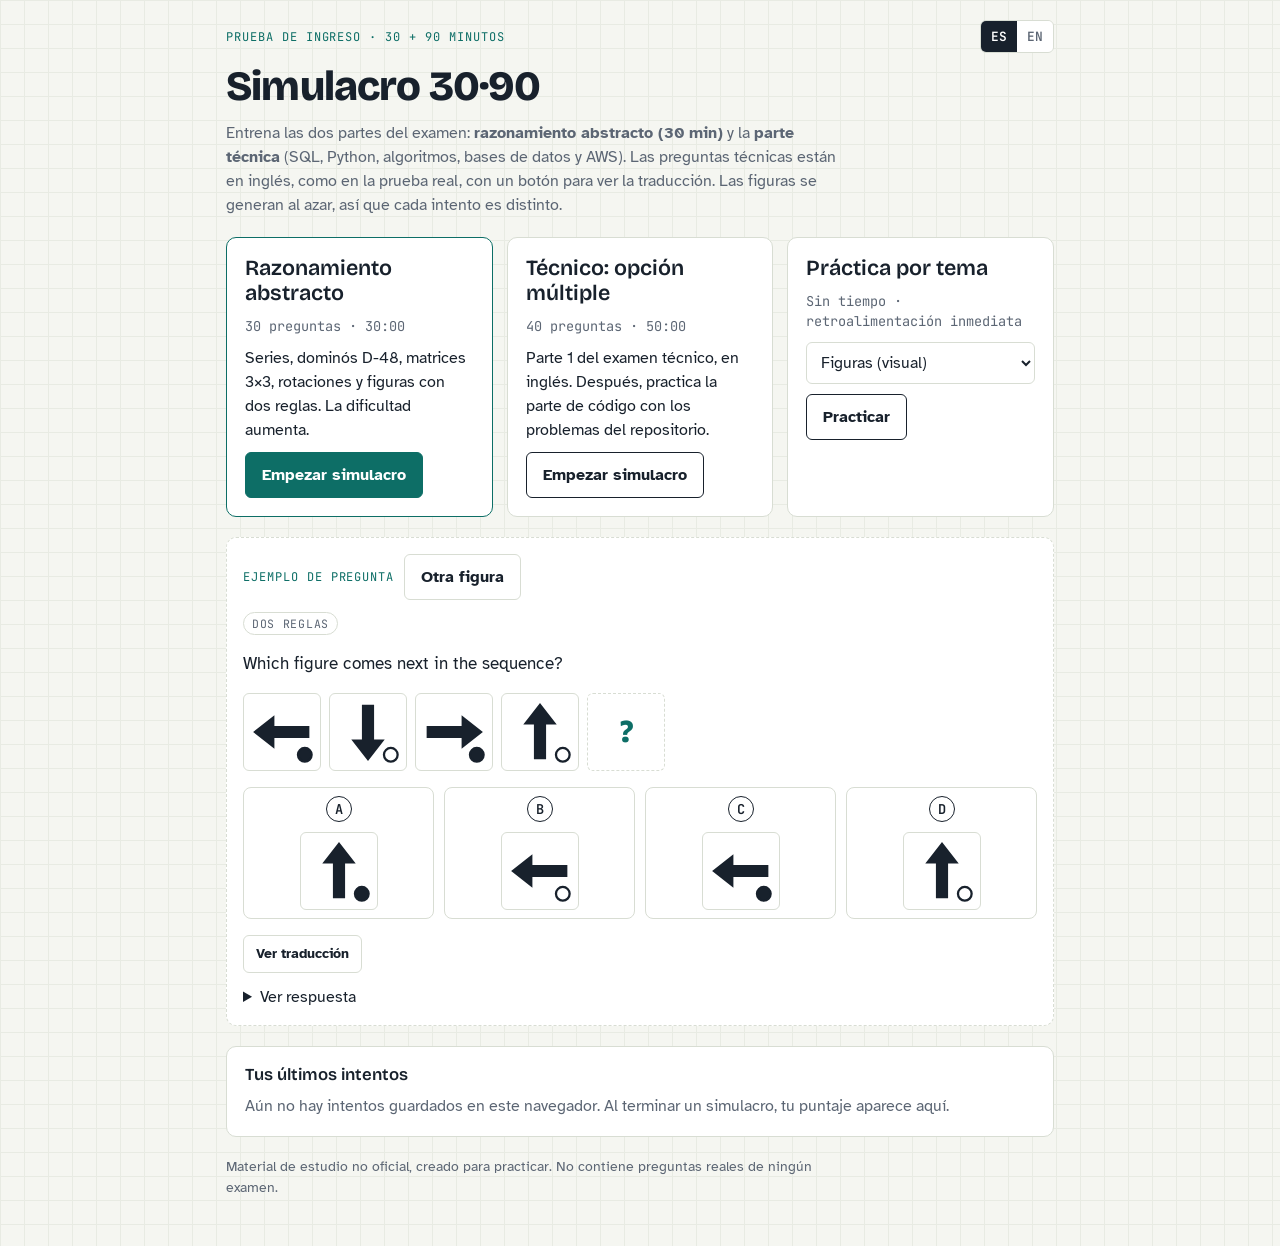
==== commit 821b756d: "Add module 08: statistics and ML (bilingual), aligned with the Drive study notes - Theory in ES/EN w" ====
--- a/simulator/index.html
+++ b/simulator/index.html
@@ -617,10 +617,43 @@
    "Athena cobra por datos escaneados: columnar + particiones = menos datos escaneados.", "¿Qué acciones reducen el costo de las consultas en Amazon Athena?",
    "Athena charges per data scanned: columnar + partitions = less data scanned.",
    ["Convertir a Parquet y particionar los datos por fecha", "Guardar los datos en muchos CSV pequeños", "Usar siempre SELECT *", "Mover los datos a S3 Glacier Deep Archive"]],
+  // Estadística y ML / Statistics and ML (solo práctica / practice only)
+  ["Stats", "Salaries are right-skewed by a few very high values. Which measure best represents the typical salary?", null, ["Median", "Mean", "Range", "Variance"], 0,
+   "La mediana es robusta a outliers.", "Los salarios están sesgados a la derecha por unos pocos valores muy altos. ¿Qué medida representa mejor el salario típico?",
+   "The median is robust to outliers.", ["Mediana", "Media", "Rango", "Varianza"]],
+  ["Stats", "In a normal distribution, about what share of the data is within ±2 standard deviations?", null, ["95%", "68%", "99.7%", "50%"], 0,
+   "Regla 68-95-99,7.", "En una distribución normal, ¿qué porcentaje de los datos está aproximadamente a ±2 desviaciones estándar?", "Rule 68-95-99.7."],
+  ["Stats", "What is a p-value?", null, ["The probability of a result at least this extreme if H0 were true", "The probability that H0 is true", "The size of the effect", "The probability that H1 is true"], 0,
+   "Se calcula suponiendo H0 verdadera.", "¿Qué es un p-valor?", "It is computed assuming H0 is true.",
+   ["La probabilidad de un resultado al menos tan extremo si H0 fuera cierta", "La probabilidad de que H0 sea cierta", "El tamaño del efecto", "La probabilidad de que H1 sea cierta"]],
+  ["Stats", "Rejecting H0 when it is actually true is a:", null, ["Type I error (false positive)", "Type II error (false negative)", "Correct decision", "Sampling bias"], 0,
+   "Su probabilidad es α.", "Rechazar H0 cuando en realidad es verdadera es un:", "Its probability is α.",
+   ["Error tipo I (falso positivo)", "Error tipo II (falso negativo)", "Decisión correcta", "Sesgo de muestreo"]],
+  ["Stats", "Which test compares the conversion rates of version A and version B?", null, ["Two-proportion z-test", "ANOVA", "Paired t-test", "Chi-square goodness of fit"], 0,
+   "Dos proporciones → prueba z de dos proporciones.", "¿Qué prueba compara las tasas de conversión de la versión A y la versión B?", "Two proportions → two-proportion z-test.",
+   ["Prueba z de dos proporciones", "ANOVA", "Prueba t pareada", "Chi-cuadrado de bondad de ajuste"]],
+  ["Stats", "A team stops its A/B test as soon as p < 0.05. What is the problem?", null, ["Peeking inflates false positives", "Nothing", "The test becomes one-sided", "It lowers the power to 100%"], 0,
+   "El tamaño de muestra se decide antes y se respeta.", "Un equipo detiene su prueba A/B apenas p < 0,05. ¿Cuál es el problema?", "The sample size is decided beforehand and respected.",
+   ["Mirar antes de tiempo infla los falsos positivos", "Ninguno", "La prueba se vuelve unilateral", "Sube la potencia al 100 %"]],
+  ["Stats", "What does the Central Limit Theorem say?", null, ["The sample mean is approximately normal for large n", "Every population is normal", "Mean equals median", "Large samples have no outliers"], 0,
+   "Por eso funcionan los intervalos de confianza.", "¿Qué dice el teorema del límite central?", "That is why confidence intervals work.",
+   ["La media muestral es aproximadamente normal con n grande", "Toda población es normal", "La media es igual a la mediana", "Las muestras grandes no tienen outliers"]],
+  ["Stats", "99% accuracy on train and 70% on test most likely means:", null, ["Overfitting", "Underfitting", "A perfect model", "Data leakage was avoided"], 0,
+   "Alta varianza: memorizó el train.", "99 % de exactitud en train y 70 % en test probablemente significa:", "High variance: it memorized the training set.",
+   ["Sobreajuste", "Subajuste", "Un modelo perfecto", "Se evitó la fuga de datos"]],
+  ["Stats", "TP = 30, FN = 20, FP = 10. What is the recall?", null, ["0.60", "0.75", "0.30", "0.97"], 0,
+   "Recall = 30 / (30 + 20).", "TP = 30, FN = 20, FP = 10. ¿Cuál es el recall?", "Recall = 30 / (30 + 20)."],
+  ["Stats", "Which algorithm segments customers WITHOUT labels?", null, ["k-means", "Logistic regression", "Linear regression", "Random forest"], 0,
+   "Clustering = no supervisado.", "¿Qué algoritmo segmenta clientes SIN etiquetas?", "Clustering = unsupervised."],
+  ["Stats", "Which regularization can set some coefficients exactly to zero?", null, ["L1 (Lasso)", "L2 (Ridge)", "Dropout", "Early stopping"], 0,
+   "L1 selecciona variables; L2 solo encoge.", "¿Qué regularización puede dejar algunos coeficientes exactamente en cero?", "L1 selects features; L2 only shrinks."],
+  ["Stats", "With 5% fraud, a model that always predicts \"no fraud\" has 95% accuracy. Which metric exposes it?", null, ["Recall", "Accuracy", "R²", "MAE"], 0,
+   "Su recall es 0 (paradoja de la exactitud).", "Con 5 % de fraude, un modelo que siempre predice \"no fraude\" tiene 95 % de exactitud. ¿Qué métrica lo delata?",
+   "Its recall is 0 (accuracy paradox)."],
 ];
-const TECH_TOPICS = ["SQL", "Python", "Algorithms", "Databases", "AWS"];
+const TECH_TOPICS = ["SQL", "Python", "Algorithms", "Databases", "AWS", "Stats"];
 const TOPIC_NAME = { SQL: { es: "SQL", en: "SQL" }, Python: { es: "Python", en: "Python" }, Algorithms: { es: "Algoritmos", en: "Algorithms" },
-  Databases: { es: "Bases de datos", en: "Databases" }, AWS: { es: "AWS", en: "AWS" } };
+  Databases: { es: "Bases de datos", en: "Databases" }, AWS: { es: "AWS", en: "AWS" }, Stats: { es: "Estadística y ML", en: "Statistics and ML" } };
 
 function techQuestion(row) {
   const [topic, prompt, code, opts, ans, exEs, promptEs, exEn, optsEs] = row;
@@ -631,7 +664,7 @@
 function buildTechExam(n = 40) {
   const per = { SQL: 11, Python: 10, Algorithms: 8, Databases: 4, AWS: 7 };
   let qs = [];
-  for (const tp of TECH_TOPICS) qs = qs.concat(shuffle(BANK.filter(r => r[0] === tp)).slice(0, per[tp]));
+  for (const tp of TECH_TOPICS) qs = qs.concat(shuffle(BANK.filter(r => r[0] === tp)).slice(0, per[tp] || 0));   // Stats: solo práctica / practice only
   return shuffle(qs).slice(0, n).map(techQuestion);
 }
 
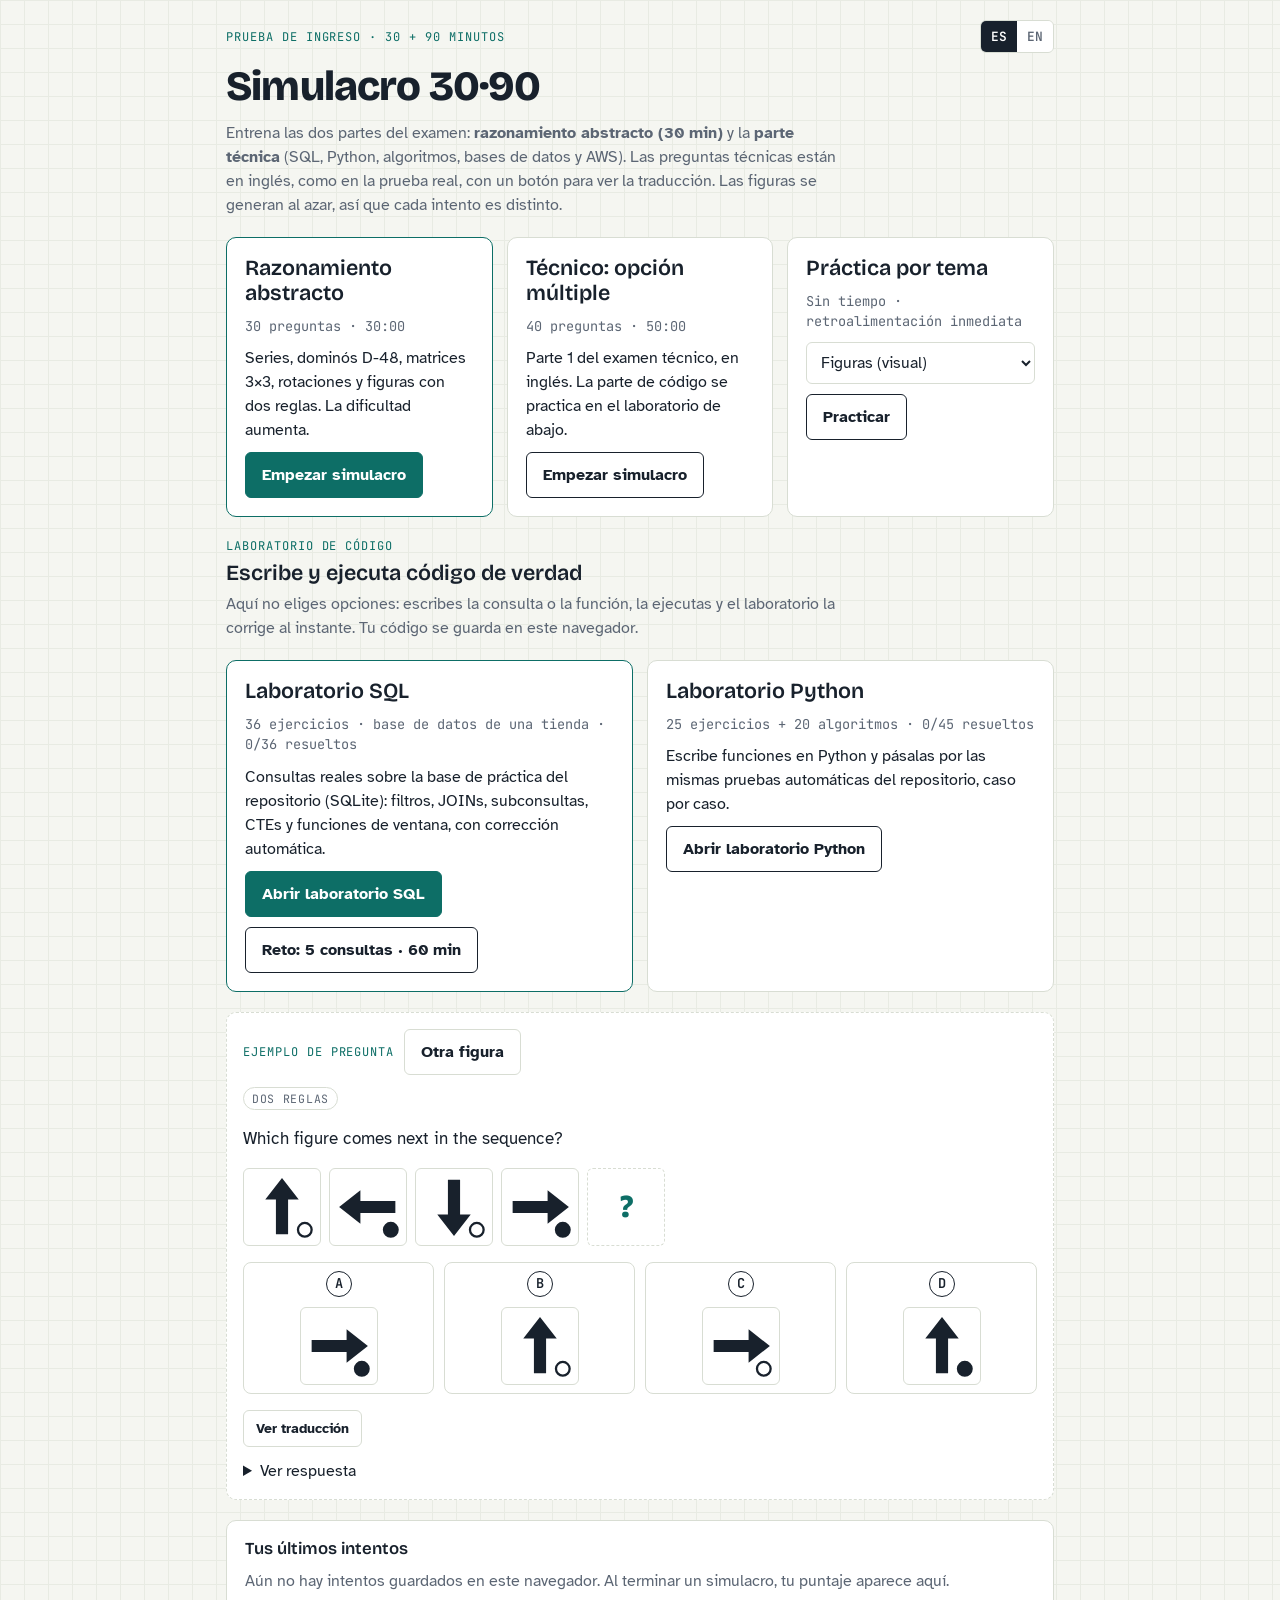
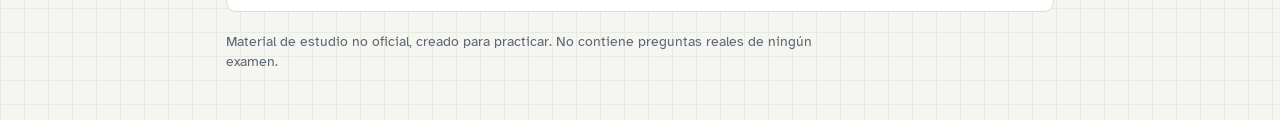
==== commit d9ddbc13: "Add a code lab to the simulator: write and run SQL and Python in the browser - SQL lab: the 35 modul" ====
--- a/simulator/index.html
+++ b/simulator/index.html
@@ -132,6 +132,39 @@
 .trbtn { justify-self: start; font-size: 0.9rem; padding: 7px 12px; }
 .tr { border-left: 4px solid var(--accent); background: color-mix(in srgb, var(--accent) 8%, var(--card)); padding: 10px 14px; border-radius: 0 6px 6px 0; display: grid; gap: 6px; }
 .tropts { margin: 0; padding-left: 0; list-style: none; display: grid; gap: 2px; }
+/* Laboratorio de código */
+.wrap { grid-template-columns: minmax(0, 1fr); }
+#lsel { width: 100%; text-overflow: ellipsis; }
+.pytabs { justify-self: start; }
+@media (max-width: 520px) { .bar .ltitle { display: none; } .bar .in { gap: 8px 12px; } }
+.edcard { background: var(--card); border: 1.5px solid var(--rule); border-radius: 10px; padding: 12px; display: grid; gap: 10px; min-width: 0; }
+.editor { width: 100%; min-height: 220px; resize: vertical; font-family: var(--font-mono); font-size: 16px; line-height: 1.5; tab-size: 4;
+  background: var(--paper); color: var(--ink); border: 1.5px solid var(--rule); border-radius: 6px; padding: 12px; white-space: pre; overflow: auto; }
+.editor:focus-visible { outline: 3px solid var(--accent); outline-offset: 1px; }
+.btn.mini { padding: 3px 8px; font-size: 0.8rem; }
+.schema, .sol, .exp { background: var(--card); border: 1.5px solid var(--rule); border-radius: 10px; padding: 10px 14px; min-width: 0; }
+.schema summary, .sol summary, .exp summary { cursor: pointer; font-weight: 700; }
+#schema { display: grid; grid-template-columns: repeat(auto-fill, minmax(230px, 1fr)); gap: 10px; margin-top: 10px; }
+.tbl { border: 1px solid var(--rule); border-radius: 6px; padding: 8px 10px; display: grid; gap: 6px; min-width: 0; }
+.tbl .cols { display: flex; flex-wrap: wrap; gap: 4px; font-family: var(--font-mono); font-size: 0.78rem; }
+.tbl .cols span { background: var(--paper); border: 1px solid var(--rule); border-radius: 4px; padding: 0 5px; }
+#lab-out { display: grid; gap: 10px; min-width: 0; }
+#lab-out:empty { display: none; }
+.rtable { overflow: auto; max-height: 380px; border: 1.5px solid var(--rule); border-radius: 6px; background: var(--card); }
+.rtable table { border-collapse: collapse; font-family: var(--font-mono); font-size: 0.84rem; font-variant-numeric: tabular-nums; min-width: 100%; }
+.rtable th { position: sticky; top: 0; background: var(--paper); text-align: left; border-bottom: 1.5px solid var(--rule); padding: 6px 10px; white-space: nowrap; }
+.rtable td { border-bottom: 1px solid var(--grid); padding: 5px 10px; white-space: nowrap; }
+.rtable td.num { text-align: right; }
+.rtable td.null { color: var(--muted); font-style: italic; }
+.sub { font-size: 0.95rem; }
+pre.doc { margin: 0; white-space: pre-wrap; font-family: var(--font-mono); font-size: 0.9rem; line-height: 1.5; }
+.cases { list-style: none; margin: 0; padding: 0; display: grid; gap: 6px; }
+.cases li { background: var(--card); border: 1px solid var(--rule); border-radius: 6px; padding: 6px 10px; overflow-wrap: anywhere; font-size: 0.92rem; }
+.cases li.no { border-color: var(--bad); }
+.cases code { font-family: var(--font-mono); font-size: 0.85rem; }
+.cases .err { color: var(--bad); }
+.feedback code, .tr code, .prompt code, .sol p code { font-family: var(--font-mono); font-size: 0.9em; overflow-wrap: anywhere; }
+.feedback a { color: inherit; }
 @media (max-width: 520px) {
   .options { grid-template-columns: 1fr; }
   .options.visual { grid-template-columns: repeat(4, minmax(0, 1fr)); gap: 6px; }
@@ -149,6 +182,7 @@
 </head>
 <body>
 <div id="app"></div>
+<script type="application/json" id="lab-data">{"sql":{"schema":"-- Practice database: online store (retail/marketing analytics style).\n-- Base de datos de práctica: tienda en línea (estilo retail/marketing analytics).\n-- SQLite 3.25+ (window functions / funciones de ventana). Create / Crear: python3 setup_db.py\n\nDROP TABLE IF EXISTS order_items;\nDROP TABLE IF EXISTS orders;\nDROP TABLE IF EXISTS products;\nDROP TABLE IF EXISTS customers;\nDROP TABLE IF EXISTS employees;\n\nCREATE TABLE customers (\n    customer_id  INTEGER PRIMARY KEY,\n    name         TEXT    NOT NULL,\n    email        TEXT    UNIQUE,\n    city         TEXT,                 -- may be NULL on purpose / puede ser NULL a propósito\n    country      TEXT    NOT NULL,\n    segment      TEXT    NOT NULL,     -- 'Consumer', 'Corporate', 'Small Business'\n    signup_date  DATE    NOT NULL\n);\n\nCREATE TABLE products (\n    product_id   INTEGER PRIMARY KEY,\n    name         TEXT    NOT NULL,\n    category     TEXT    NOT NULL,\n    price        REAL    NOT NULL CHECK (price > 0)\n);\n\nCREATE TABLE orders (\n    order_id     INTEGER PRIMARY KEY,\n    customer_id  INTEGER NOT NULL REFERENCES customers(customer_id),\n    order_date   DATE    NOT NULL,\n    status       TEXT    NOT NULL      -- 'delivered', 'shipped', 'cancelled'\n);\n\nCREATE TABLE order_items (\n    order_id     INTEGER NOT NULL REFERENCES orders(order_id),\n    product_id   INTEGER NOT NULL REFERENCES products(product_id),\n    quantity     INTEGER NOT NULL CHECK (quantity > 0),\n    unit_price   REAL    NOT NULL,\n    PRIMARY KEY (order_id, product_id)\n);\n\nCREATE TABLE employees (\n    emp_id       INTEGER PRIMARY KEY,\n    name         TEXT    NOT NULL,\n    department   TEXT    NOT NULL,\n    salary       INTEGER NOT NULL,\n    manager_id   INTEGER REFERENCES employees(emp_id),  -- NULL = no manager (CEO) / no tiene jefe\n    hire_date    DATE    NOT NULL\n);\n\nINSERT INTO customers VALUES\n (1,  'Ana Gómez',       'ana@mail.com',     'Bogotá',       'Colombia', 'Consumer',       '2024-01-15'),\n (2,  'Luis Pérez',      'luis@mail.com',    'Medellín',     'Colombia', 'Corporate',      '2024-02-03'),\n (3,  'María Ruiz',      'maria@mail.com',   'Cali',         'Colombia', 'Consumer',       '2024-02-20'),\n (4,  'John Smith',      'john@mail.com',    'Miami',        'USA',      'Small Business', '2024-03-11'),\n (5,  'Sofía Torres',    'sofia@mail.com',   'Bogotá',       'Colombia', 'Corporate',      '2024-03-25'),\n (6,  'Carlos Díaz',     'carlos@mail.com',  NULL,           'Colombia', 'Consumer',       '2024-04-02'),\n (7,  'Emily Brown',     'emily@mail.com',   'New York',     'USA',      'Consumer',       '2024-04-18'),\n (8,  'Pedro Castro',    'pedro@mail.com',   'Barranquilla', 'Colombia', 'Small Business', '2024-05-07'),\n (9,  'Laura Moreno',    'laura@mail.com',   'Lima',         'Peru',     'Consumer',       '2024-05-30'),\n (10, 'Diego Vargas',    NULL,               'Medellín',     'Colombia', 'Consumer',       '2024-06-12');\n\nINSERT INTO products VALUES\n (1, 'Laptop Pro 14',     'Electronics', 1200.00),\n (2, 'Wireless Mouse',    'Electronics',   25.00),\n (3, 'USB-C Hub',         'Electronics',   45.00),\n (4, 'Office Chair',      'Furniture',    180.00),\n (5, 'Standing Desk',     'Furniture',    350.00),\n (6, 'Notebook A5',       'Stationery',     4.50),\n (7, 'Gel Pens (x10)',    'Stationery',     8.00),\n (8, 'Monitor 27\"',       'Electronics',  300.00),\n (9, 'Desk Lamp',         'Furniture',     40.00);   -- product 9: never sold / nunca vendido\n\nINSERT INTO orders VALUES\n (101, 1, '2024-02-01', 'delivered'),\n (102, 2, '2024-02-14', 'delivered'),\n (103, 1, '2024-03-05', 'delivered'),\n (104, 3, '2024-03-18', 'cancelled'),\n (105, 4, '2024-04-02', 'delivered'),\n (106, 5, '2024-04-10', 'delivered'),\n (107, 2, '2024-04-22', 'shipped'),\n (108, 7, '2024-05-01', 'delivered'),\n (109, 1, '2024-05-15', 'delivered'),\n (110, 8, '2024-05-20', 'delivered'),\n (111, 5, '2024-06-03', 'delivered'),\n (112, 9, '2024-06-15', 'cancelled'),\n (113, 4, '2024-06-28', 'delivered'),\n (114, 2, '2024-07-04', 'delivered'),\n (115, 10,'2024-07-19', 'shipped');\n-- Customer 6 (Carlos) never bought anything / nunca ha comprado.\n\nINSERT INTO order_items VALUES\n (101, 1, 1, 1200.00),\n (101, 2, 2,   25.00),\n (102, 4, 3,  180.00),\n (102, 6, 10,   4.50),\n (103, 3, 1,   45.00),\n (104, 5, 1,  350.00),\n (105, 8, 2,  300.00),\n (105, 2, 2,   25.00),\n (106, 1, 2, 1150.00),   -- discounted price / precio con descuento\n (106, 5, 1,  350.00),\n (107, 7, 5,    8.00),\n (108, 6, 3,    4.50),\n (108, 7, 2,    8.00),\n (109, 8, 1,  300.00),\n (110, 4, 1,  180.00),\n (110, 3, 2,   45.00),\n (111, 2, 4,   25.00),\n (112, 1, 1, 1200.00),\n (113, 5, 2,  350.00),\n (114, 1, 1, 1200.00),\n (114, 8, 2,  290.00),\n (115, 6, 20,   4.50);\n\nINSERT INTO employees VALUES\n (1,  'Valentina Ríos',  'Executive',   25000, NULL, '2019-01-10'),\n (2,  'Andrés López',    'Data',        14000, 1,    '2020-03-01'),\n (3,  'Camila Herrera',  'Data',         9000, 2,    '2021-06-15'),\n (4,  'Julián Mejía',    'Data',         9000, 2,    '2022-01-20'),\n (5,  'Paula Ortiz',     'Data',         7000, 2,    '2023-08-01'),\n (6,  'Felipe Rojas',    'Engineering', 13000, 1,    '2020-05-12'),\n (7,  'Natalia Cruz',    'Engineering', 10000, 6,    '2021-09-30'),\n (8,  'Santiago Gil',    'Engineering',  8000, 6,    '2023-02-14'),\n (9,  'Isabel Suárez',   'Marketing',    9500, 1,    '2021-11-08'),\n (10, 'Mateo Ramírez',   'Marketing',    6000, 9,    '2024-04-01'),\n (11, 'Daniel Pardo',    'Engineering', 11000, 7,    '2022-07-01');  -- earns more than his manager (Natalia) / gana más que su jefa\n","items":[{"id":"1","n":1,"part":1,"parts":1,"level":"basic","title":{"en":"Filter and sort","es":"Filter and sort"},"q":"Write a query that returns the name and price of all products in the `Electronics` category, sorted from the most expensive to the cheapest.","es":"Nombre y precio de los productos de la categoría Electronics, del más caro al más barato.","sql":{"en":"SELECT name, price\nFROM products\nWHERE category = 'Electronics'\nORDER BY price DESC;","es":"SELECT name, price\nFROM products\nWHERE category = 'Electronics'\nORDER BY price DESC;"},"note":{"en":"","es":""}},{"id":"2","n":2,"part":1,"parts":1,"level":"basic","title":{"en":"Multiple conditions","es":"Multiple conditions"},"q":"List the name, city and signup date of customers from Colombia who signed up on or after March 1st, 2024.","es":"Clientes de Colombia que se registraron a partir del 1 de marzo de 2024 (inclusive).","sql":{"en":"SELECT name, city, signup_date\nFROM customers\nWHERE country = 'Colombia'\n  AND signup_date >= '2024-03-01'\nORDER BY signup_date;","es":"SELECT name, city, signup_date\nFROM customers\nWHERE country = 'Colombia'\n  AND signup_date >= '2024-03-01'\nORDER BY signup_date;"},"note":{"en":"Dates in ISO format (`YYYY-MM-DD`) can be compared as text.","es":"Las fechas en formato ISO (`YYYY-MM-DD`) se pueden comparar como texto."}},{"id":"3","n":3,"part":1,"parts":1,"level":"basic","title":{"en":"Missing values","es":"Missing values"},"q":"Return the customers whose city is unknown (missing).","es":"Clientes cuya ciudad es desconocida.","sql":{"en":"SELECT customer_id, name\nFROM customers\nWHERE city IS NULL;","es":"SELECT customer_id, name\nFROM customers\nWHERE city IS NULL;"},"note":{"en":"❌ `WHERE city = NULL` returns 0 rows.","es":"❌ `WHERE city = NULL` devuelve 0 filas."}},{"id":"4","n":4,"part":1,"parts":1,"level":"basic","title":{"en":"Count per group","es":"Count per group"},"q":"How many customers are there in each country? Show the country with the most customers first.","es":"¿Cuántos clientes hay por país? Ordena de mayor a menor.","sql":{"en":"SELECT country, COUNT(*) AS customers\nFROM customers\nGROUP BY country\nORDER BY customers DESC;","es":"SELECT country, COUNT(*) AS customers\nFROM customers\nGROUP BY country\nORDER BY customers DESC;"},"note":{"en":"","es":""}},{"id":"5","n":5,"part":1,"parts":1,"level":"basic","title":{"en":"Pattern matching","es":"Pattern matching"},"q":"Find all the products whose name contains the word \"Desk\".","es":"Productos cuyo nombre contiene \"Desk\".","sql":{"en":"SELECT product_id, name\nFROM products\nWHERE name LIKE '%Desk%';","es":"SELECT product_id, name\nFROM products\nWHERE name LIKE '%Desk%';"},"note":{"en":"","es":""}},{"id":"6","n":6,"part":1,"parts":1,"level":"basic","title":{"en":"Unique values","es":"Unique values"},"q":"Return the list of distinct order statuses, in alphabetical order.","es":"Lista de estados de pedido sin repetir, en orden alfabético.","sql":{"en":"SELECT DISTINCT status\nFROM orders\nORDER BY status;","es":"SELECT DISTINCT status\nFROM orders\nORDER BY status;"},"note":{"en":"","es":""}},{"id":"7","n":7,"part":1,"parts":1,"level":"basic","title":{"en":"Total revenue","es":"Total revenue"},"q":"Calculate the total revenue (quantity × unit price) of all orders that were NOT cancelled.","es":"Ingreso total de los pedidos no cancelados.","sql":{"en":"SELECT SUM(oi.quantity * oi.unit_price) AS total_revenue\nFROM order_items oi\nJOIN orders o ON o.order_id = oi.order_id\nWHERE o.status <> 'cancelled';","es":"SELECT SUM(oi.quantity * oi.unit_price) AS total_revenue\nFROM order_items oi\nJOIN orders o ON o.order_id = oi.order_id\nWHERE o.status <> 'cancelled';"},"note":{"en":"Revenue is calculated with `unit_price` (what was actually charged), not with `products.price`.","es":"El ingreso se calcula con `unit_price` (lo que realmente se cobró), no con `products.price`."}},{"id":"8","n":8,"part":1,"parts":1,"level":"basic","title":{"en":"Count by status","es":"Count by status"},"q":"Count how many orders there are for each status.","es":"Cuántos pedidos hay en cada estado.","sql":{"en":"SELECT status, COUNT(*) AS orders\nFROM orders\nGROUP BY status\nORDER BY orders DESC;","es":"SELECT status, COUNT(*) AS orders\nFROM orders\nGROUP BY status\nORDER BY orders DESC;"},"note":{"en":"","es":""}},{"id":"9","n":9,"part":1,"parts":1,"level":"basic","title":{"en":"HAVING","es":"HAVING"},"q":"Show the average salary of each department, rounded to 2 decimals, but only for departments whose average salary is greater than 8,000.","es":"Salario promedio por departamento (2 decimales), solo si el promedio es mayor que 8.000.","sql":{"en":"SELECT department, ROUND(AVG(salary), 2) AS avg_salary\nFROM employees\nGROUP BY department\nHAVING AVG(salary) > 8000\nORDER BY avg_salary DESC;","es":"SELECT department, ROUND(AVG(salary), 2) AS avg_salary\nFROM employees\nGROUP BY department\nHAVING AVG(salary) > 8000\nORDER BY avg_salary DESC;"},"note":{"en":"","es":""}},{"id":"10","n":10,"part":1,"parts":1,"level":"basic","title":{"en":"Revenue by category","es":"Revenue by category"},"q":"Calculate the revenue of each product category (excluding cancelled orders), from highest to lowest.","es":"Ingreso por categoría (sin pedidos cancelados), de mayor a menor.","sql":{"en":"SELECT p.category, SUM(oi.quantity * oi.unit_price) AS revenue\nFROM order_items oi\nJOIN products p ON p.product_id = oi.product_id\nJOIN orders   o ON o.order_id   = oi.order_id\nWHERE o.status <> 'cancelled'\nGROUP BY p.category\nORDER BY revenue DESC;","es":"SELECT p.category, SUM(oi.quantity * oi.unit_price) AS revenue\nFROM order_items oi\nJOIN products p ON p.product_id = oi.product_id\nJOIN orders   o ON o.order_id   = oi.order_id\nWHERE o.status <> 'cancelled'\nGROUP BY p.category\nORDER BY revenue DESC;"},"note":{"en":"","es":""}},{"id":"11","n":11,"part":1,"parts":1,"level":"joins","title":{"en":"INNER JOIN","es":"INNER JOIN"},"q":"List every order with its id, date, status and the name of the customer who placed it. Sort by date.","es":"Cada pedido con id, fecha, estado y nombre del cliente, ordenado por fecha.","sql":{"en":"SELECT o.order_id, o.order_date, o.status, c.name\nFROM orders o\nJOIN customers c ON c.customer_id = o.customer_id\nORDER BY o.order_date;","es":"SELECT o.order_id, o.order_date, o.status, c.name\nFROM orders o\nJOIN customers c ON c.customer_id = o.customer_id\nORDER BY o.order_date;"},"note":{"en":"","es":""}},{"id":"12","n":12,"part":1,"parts":1,"level":"joins","title":{"en":"Customers without orders","es":"Customers without orders"},"q":"Find the customers who have never placed an order.","es":"Clientes que nunca han hecho un pedido.","sql":{"en":"SELECT c.customer_id, c.name\nFROM customers c\nLEFT JOIN orders o ON o.customer_id = c.customer_id\nWHERE o.order_id IS NULL;","es":"SELECT c.customer_id, c.name\nFROM customers c\nLEFT JOIN orders o ON o.customer_id = c.customer_id\nWHERE o.order_id IS NULL;"},"note":{"en":"**Anti-join** pattern. Alternative: `WHERE NOT EXISTS (SELECT 1 FROM orders o WHERE o.customer_id = c.customer_id)`.","es":"Patrón **anti-join**. Alternativa: `WHERE NOT EXISTS (SELECT 1 FROM orders o WHERE o.customer_id = c.customer_id)`."}},{"id":"13","n":13,"part":1,"parts":1,"level":"joins","title":{"en":"Products never sold","es":"Products never sold"},"q":"Which products have never been sold? Use `NOT EXISTS`.","es":"Productos que nunca se han vendido, usando NOT EXISTS.","sql":{"en":"SELECT p.product_id, p.name\nFROM products p\nWHERE NOT EXISTS (\n    SELECT 1 FROM order_items oi WHERE oi.product_id = p.product_id\n);","es":"SELECT p.product_id, p.name\nFROM products p\nWHERE NOT EXISTS (\n    SELECT 1 FROM order_items oi WHERE oi.product_id = p.product_id\n);"},"note":{"en":"","es":""}},{"id":"14","n":14,"part":1,"parts":1,"level":"joins","title":{"en":"Self join","es":"Self join"},"q":"Show each employee's name together with their manager's name. Employees without a manager must also appear.","es":"Cada empleado con el nombre de su jefe. Los que no tienen jefe también deben aparecer.","sql":{"en":"SELECT e.name AS employee, m.name AS manager\nFROM employees e\nLEFT JOIN employees m ON m.emp_id = e.manager_id\nORDER BY e.emp_id;","es":"SELECT e.name AS employee, m.name AS manager\nFROM employees e\nLEFT JOIN employees m ON m.emp_id = e.manager_id\nORDER BY e.emp_id;"},"note":{"en":"With an `INNER JOIN` the CEO would disappear (her `manager_id` is NULL).","es":"Con `INNER JOIN` desaparecería la CEO (su `manager_id` es NULL)."}},{"id":"15","n":15,"part":1,"parts":1,"level":"joins","title":{"en":"Earning more than the manager","es":"Earning more than the manager"},"q":"Find the employees who earn more than their direct manager.","es":"Empleados que ganan más que su jefe directo.","sql":{"en":"SELECT e.name AS employee, e.salary, m.name AS manager, m.salary AS manager_salary\nFROM employees e\nJOIN employees m ON m.emp_id = e.manager_id\nWHERE e.salary > m.salary;","es":"SELECT e.name AS employee, e.salary, m.name AS manager, m.salary AS manager_salary\nFROM employees e\nJOIN employees m ON m.emp_id = e.manager_id\nWHERE e.salary > m.salary;"},"note":{"en":"","es":""}},{"id":"16","n":16,"part":1,"parts":1,"level":"joins","title":{"en":"Spend per customer (including zero)","es":"Spend per customer (including zero)"},"q":"For every customer, show the total amount spent on non-cancelled orders. Customers with no purchases must appear with 0.","es":"Total gastado por cada cliente en pedidos no cancelados; los que no compraron aparecen con 0.","sql":{"en":"SELECT c.name,\n       COALESCE(SUM(oi.quantity * oi.unit_price), 0) AS total_spent\nFROM customers c\nLEFT JOIN orders o\n       ON o.customer_id = c.customer_id\n      AND o.status <> 'cancelled'          -- the filter goes in the ON so no customer is lost\nLEFT JOIN order_items oi ON oi.order_id = o.order_id\nGROUP BY c.customer_id, c.name\nORDER BY total_spent DESC, c.name;","es":"SELECT c.name,\n       COALESCE(SUM(oi.quantity * oi.unit_price), 0) AS total_spent\nFROM customers c\nLEFT JOIN orders o\n       ON o.customer_id = c.customer_id\n      AND o.status <> 'cancelled'          -- el filtro va en el ON para no perder clientes\nLEFT JOIN order_items oi ON oi.order_id = o.order_id\nGROUP BY c.customer_id, c.name\nORDER BY total_spent DESC, c.name;"},"note":{"en":"María and Laura only have cancelled orders → they show 0, just like Carlos.","es":"María y Laura solo tienen pedidos cancelados → salen con 0, igual que Carlos."}},{"id":"17","n":17,"part":1,"parts":1,"level":"joins","title":{"en":"Above the average","es":"Above the average"},"q":"List the products whose price is greater than the average price of all products.","es":"Productos con precio mayor que el promedio.","sql":{"en":"SELECT name, price\nFROM products\nWHERE price > (SELECT AVG(price) FROM products)\nORDER BY price DESC;","es":"SELECT name, price\nFROM products\nWHERE price > (SELECT AVG(price) FROM products)\nORDER BY price DESC;"},"note":{"en":"","es":""}},{"id":"18","n":18,"part":1,"parts":1,"level":"joins","title":{"en":"Correlated subquery","es":"Correlated subquery"},"q":"Find the employees who earn more than the average salary of their own department.","es":"Empleados que ganan más que el promedio de su propio departamento.","sql":{"en":"SELECT e.name, e.department, e.salary\nFROM employees e\nWHERE e.salary > (\n    SELECT AVG(x.salary) FROM employees x WHERE x.department = e.department\n)\nORDER BY e.department, e.salary DESC;","es":"SELECT e.name, e.department, e.salary\nFROM employees e\nWHERE e.salary > (\n    SELECT AVG(x.salary) FROM employees x WHERE x.department = e.department\n)\nORDER BY e.department, e.salary DESC;"},"note":{"en":"","es":""}},{"id":"19","n":19,"part":1,"parts":1,"level":"joins","title":{"en":"Second highest salary","es":"Second highest salary"},"q":"Return the second highest distinct salary in the company.","es":"El segundo salario más alto (sin contar repetidos).","sql":{"en":"SELECT MAX(salary) AS second_highest\nFROM employees\nWHERE salary < (SELECT MAX(salary) FROM employees);","es":"SELECT MAX(salary) AS second_highest\nFROM employees\nWHERE salary < (SELECT MAX(salary) FROM employees);"},"note":{"en":"Alternatives: `SELECT DISTINCT salary FROM employees ORDER BY salary DESC LIMIT 1 OFFSET 1;` or `DENSE_RANK() = 2`. For the \"Nth\" value, the `DENSE_RANK` version is the most general.","es":"Alternativas: `SELECT DISTINCT salary FROM employees ORDER BY salary DESC LIMIT 1 OFFSET 1;` o `DENSE_RANK() = 2`. Para el \"N-ésimo\", la de `DENSE_RANK` es la más general."}},{"id":"20","n":20,"part":1,"parts":1,"level":"joins","title":{"en":"Best customer (CTE)","es":"Best customer (CTE)"},"q":"Using a CTE, find the customer who spent the most on non-cancelled orders.","es":"Con una CTE, el cliente que más gastó en pedidos no cancelados.","sql":{"en":"WITH spend AS (\n    SELECT o.customer_id, SUM(oi.quantity * oi.unit_price) AS total\n    FROM orders o\n    JOIN order_items oi ON oi.order_id = o.order_id\n    WHERE o.status <> 'cancelled'\n    GROUP BY o.customer_id\n)\nSELECT c.name, s.total\nFROM spend s\nJOIN customers c ON c.customer_id = s.customer_id\nWHERE s.total = (SELECT MAX(total) FROM spend);","es":"WITH spend AS (\n    SELECT o.customer_id, SUM(oi.quantity * oi.unit_price) AS total\n    FROM orders o\n    JOIN order_items oi ON oi.order_id = o.order_id\n    WHERE o.status <> 'cancelled'\n    GROUP BY o.customer_id\n)\nSELECT c.name, s.total\nFROM spend s\nJOIN customers c ON c.customer_id = s.customer_id\nWHERE s.total = (SELECT MAX(total) FROM spend);"},"note":{"en":"With `WHERE total = MAX` (instead of `ORDER BY ... LIMIT 1`) you return **all** tied customers.","es":"Con `WHERE total = MAX` (y no con `ORDER BY ... LIMIT 1`) devuelves **todos** los empatados."}},{"id":"21","n":21,"part":1,"parts":1,"level":"joins","title":{"en":"Average order value","es":"Average order value"},"q":"What is the average order value (AOV) of non-cancelled orders? Round to 2 decimals.","es":"Ticket promedio (valor medio por pedido) de los pedidos no cancelados.","sql":{"en":"WITH order_totals AS (\n    SELECT o.order_id, SUM(oi.quantity * oi.unit_price) AS total\n    FROM orders o\n    JOIN order_items oi ON oi.order_id = o.order_id\n    WHERE o.status <> 'cancelled'\n    GROUP BY o.order_id\n)\nSELECT COUNT(*) AS orders, ROUND(AVG(total), 2) AS avg_order_value\nFROM order_totals;","es":"WITH order_totals AS (\n    SELECT o.order_id, SUM(oi.quantity * oi.unit_price) AS total\n    FROM orders o\n    JOIN order_items oi ON oi.order_id = o.order_id\n    WHERE o.status <> 'cancelled'\n    GROUP BY o.order_id\n)\nSELECT COUNT(*) AS orders, ROUND(AVG(total), 2) AS avg_order_value\nFROM order_totals;"},"note":{"en":"⚠️ `AVG(quantity * unit_price)` directly on `order_items` gives the average **per line**, not per order. First sum per order, then average.","es":"⚠️ `AVG(quantity * unit_price)` directamente sobre `order_items` da el promedio **por línea**, no por pedido. Primero se suma por pedido y después se promedia."}},{"id":"22","n":22,"part":1,"parts":1,"level":"windows","title":{"en":"Price buckets","es":"Price buckets"},"q":"Classify each product as `High` (price ≥ 300), `Medium` (40 ≤ price < 300) or `Low` (price < 40).","es":"Clasifica productos en High / Medium / Low según el precio.","sql":{"en":"SELECT name, price,\n       CASE\n           WHEN price >= 300 THEN 'High'\n           WHEN price >= 40  THEN 'Medium'\n           ELSE 'Low'\n       END AS price_bucket\nFROM products\nORDER BY price DESC;","es":"SELECT name, price,\n       CASE\n           WHEN price >= 300 THEN 'High'\n           WHEN price >= 40  THEN 'Medium'\n           ELSE 'Low'\n       END AS price_bucket\nFROM products\nORDER BY price DESC;"},"note":{"en":"`CASE` is evaluated in order and stops at the **first** true `WHEN`.","es":"El `CASE` se evalúa en orden y se detiene en el **primer** `WHEN` verdadero."}},{"id":"23","n":23,"part":1,"parts":1,"level":"windows","title":{"en":"Conditional aggregation","es":"Conditional aggregation"},"q":"In a single row, show the number of delivered, shipped and cancelled orders, and the cancellation rate as a percentage (1 decimal).","es":"En una sola fila: entregados, enviados, cancelados y % de cancelación.","sql":{"en":"SELECT\n    SUM(CASE WHEN status = 'delivered' THEN 1 ELSE 0 END) AS delivered,\n    SUM(CASE WHEN status = 'shipped'   THEN 1 ELSE 0 END) AS shipped,\n    SUM(CASE WHEN status = 'cancelled' THEN 1 ELSE 0 END) AS cancelled,\n    ROUND(100.0 * SUM(CASE WHEN status = 'cancelled' THEN 1 ELSE 0 END) / COUNT(*), 1) AS cancel_rate_pct\nFROM orders;","es":"SELECT\n    SUM(CASE WHEN status = 'delivered' THEN 1 ELSE 0 END) AS delivered,\n    SUM(CASE WHEN status = 'shipped'   THEN 1 ELSE 0 END) AS shipped,\n    SUM(CASE WHEN status = 'cancelled' THEN 1 ELSE 0 END) AS cancelled,\n    ROUND(100.0 * SUM(CASE WHEN status = 'cancelled' THEN 1 ELSE 0 END) / COUNT(*), 1) AS cancel_rate_pct\nFROM orders;"},"note":{"en":"","es":""}},{"id":"24","n":24,"part":1,"parts":1,"level":"windows","title":{"en":"Customer segmentation","es":"Customer segmentation"},"q":"Label each customer according to their number of orders (any status): 0 → `No orders`, 1 → `New`, 2 or more → `Returning`.","es":"Etiqueta a cada cliente según su número de pedidos.","sql":{"en":"SELECT c.name,\n       COUNT(o.order_id) AS orders,\n       CASE\n           WHEN COUNT(o.order_id) = 0 THEN 'No orders'\n           WHEN COUNT(o.order_id) = 1 THEN 'New'\n           ELSE 'Returning'\n       END AS label\nFROM customers c\nLEFT JOIN orders o ON o.customer_id = c.customer_id\nGROUP BY c.customer_id, c.name\nORDER BY orders DESC, c.name;","es":"SELECT c.name,\n       COUNT(o.order_id) AS orders,\n       CASE\n           WHEN COUNT(o.order_id) = 0 THEN 'No orders'\n           WHEN COUNT(o.order_id) = 1 THEN 'New'\n           ELSE 'Returning'\n       END AS label\nFROM customers c\nLEFT JOIN orders o ON o.customer_id = c.customer_id\nGROUP BY c.customer_id, c.name\nORDER BY orders DESC, c.name;"},"note":{"en":"`COUNT(o.order_id)` (not `COUNT(*)`) so the customer without orders counts as 0, not 1.","es":"`COUNT(o.order_id)` (y no `COUNT(*)`) para que el cliente sin pedidos cuente 0 y no 1."}},{"id":"25","n":25,"part":1,"parts":1,"level":"windows","title":{"en":"Ranking functions","es":"Ranking functions"},"q":"Rank employees by salary (highest first) within each department using `ROW_NUMBER`, `RANK` and `DENSE_RANK`.","es":"Ranking de salarios dentro de cada departamento con las tres funciones.","sql":{"en":"SELECT department, name, salary,\n       ROW_NUMBER() OVER (PARTITION BY department ORDER BY salary DESC, name) AS row_num,\n       RANK()       OVER (PARTITION BY department ORDER BY salary DESC)       AS rnk,\n       DENSE_RANK() OVER (PARTITION BY department ORDER BY salary DESC)       AS dense_rnk\nFROM employees\nORDER BY department, salary DESC, name;","es":"SELECT department, name, salary,\n       ROW_NUMBER() OVER (PARTITION BY department ORDER BY salary DESC, name) AS row_num,\n       RANK()       OVER (PARTITION BY department ORDER BY salary DESC)       AS rnk,\n       DENSE_RANK() OVER (PARTITION BY department ORDER BY salary DESC)       AS dense_rnk\nFROM employees\nORDER BY department, salary DESC, name;"},"note":{"en":"Look at Data: Camila and Julián tie at 9000 → `RANK` jumps to 4 and `DENSE_RANK` continues with 3.","es":"Fíjate en Data: Camila y Julián empatan con 9000 → `RANK` salta al 4 y `DENSE_RANK` sigue con el 3."}},{"id":"26","n":26,"part":1,"parts":1,"level":"windows","title":{"en":"Top earner per department","es":"Top earner per department"},"q":"Return the highest-paid employee(s) of each department.","es":"El (o los) empleado(s) mejor pagado(s) de cada departamento.","sql":{"en":"WITH ranked AS (\n    SELECT department, name, salary,\n           DENSE_RANK() OVER (PARTITION BY department ORDER BY salary DESC) AS rk\n    FROM employees\n)\nSELECT department, name, salary\nFROM ranked\nWHERE rk = 1\nORDER BY department;","es":"WITH ranked AS (\n    SELECT department, name, salary,\n           DENSE_RANK() OVER (PARTITION BY department ORDER BY salary DESC) AS rk\n    FROM employees\n)\nSELECT department, name, salary\nFROM ranked\nWHERE rk = 1\nORDER BY department;"},"note":{"en":"","es":""}},{"id":"27","n":27,"part":1,"parts":1,"level":"windows","title":{"en":"Running total","es":"Running total"},"q":"For each non-cancelled order, show its date, its total and the running (cumulative) revenue ordered by date.","es":"Total de cada pedido no cancelado y el ingreso acumulado por fecha.","sql":{"en":"WITH order_totals AS (\n    SELECT o.order_id, o.order_date, SUM(oi.quantity * oi.unit_price) AS total\n    FROM orders o\n    JOIN order_items oi ON oi.order_id = o.order_id\n    WHERE o.status <> 'cancelled'\n    GROUP BY o.order_id, o.order_date\n)\nSELECT order_id, order_date, total,\n       SUM(total) OVER (ORDER BY order_date, order_id) AS running_revenue\nFROM order_totals\nORDER BY order_date, order_id;","es":"WITH order_totals AS (\n    SELECT o.order_id, o.order_date, SUM(oi.quantity * oi.unit_price) AS total\n    FROM orders o\n    JOIN order_items oi ON oi.order_id = o.order_id\n    WHERE o.status <> 'cancelled'\n    GROUP BY o.order_id, o.order_date\n)\nSELECT order_id, order_date, total,\n       SUM(total) OVER (ORDER BY order_date, order_id) AS running_revenue\nFROM order_totals\nORDER BY order_date, order_id;"},"note":{"en":"","es":""}},{"id":"28","n":28,"part":1,"parts":1,"level":"windows","title":{"en":"Month-over-month growth","es":"Month-over-month growth"},"q":"Calculate the revenue of each month (non-cancelled orders), the previous month's revenue and the month-over-month growth percentage (1 decimal).","es":"Ingreso mensual, ingreso del mes anterior y crecimiento % mes a mes.","sql":{"en":"WITH monthly AS (\n    SELECT strftime('%Y-%m', o.order_date) AS month,\n           SUM(oi.quantity * oi.unit_price) AS revenue\n    FROM orders o\n    JOIN order_items oi ON oi.order_id = o.order_id\n    WHERE o.status <> 'cancelled'\n    GROUP BY month\n)\nSELECT month, revenue,\n       LAG(revenue) OVER (ORDER BY month) AS prev_revenue,\n       ROUND(100.0 * (revenue - LAG(revenue) OVER (ORDER BY month))\n             / LAG(revenue) OVER (ORDER BY month), 1) AS mom_growth_pct\nFROM monthly\nORDER BY month;","es":"WITH monthly AS (\n    SELECT strftime('%Y-%m', o.order_date) AS month,\n           SUM(oi.quantity * oi.unit_price) AS revenue\n    FROM orders o\n    JOIN order_items oi ON oi.order_id = o.order_id\n    WHERE o.status <> 'cancelled'\n    GROUP BY month\n)\nSELECT month, revenue,\n       LAG(revenue) OVER (ORDER BY month) AS prev_revenue,\n       ROUND(100.0 * (revenue - LAG(revenue) OVER (ORDER BY month))\n             / LAG(revenue) OVER (ORDER BY month), 1) AS mom_growth_pct\nFROM monthly\nORDER BY month;"},"note":{"en":"In PostgreSQL: `DATE_TRUNC('month', order_date)`. The first month is `NULL` because there is no previous month.","es":"En PostgreSQL: `DATE_TRUNC('month', order_date)`. El primer mes tiene `NULL` porque no hay mes anterior."}},{"id":"29","n":29,"part":1,"parts":1,"level":"windows","title":{"en":"Share of total","es":"Share of total"},"q":"For each category, show its revenue (non-cancelled orders) and its percentage of the total revenue (1 decimal).","es":"Ingreso por categoría y su % sobre el total.","sql":{"en":"WITH cat AS (\n    SELECT p.category, SUM(oi.quantity * oi.unit_price) AS revenue\n    FROM order_items oi\n    JOIN products p ON p.product_id = oi.product_id\n    JOIN orders   o ON o.order_id   = oi.order_id\n    WHERE o.status <> 'cancelled'\n    GROUP BY p.category\n)\nSELECT category, revenue,\n       ROUND(100.0 * revenue / SUM(revenue) OVER (), 1) AS pct_of_total\nFROM cat\nORDER BY revenue DESC;","es":"WITH cat AS (\n    SELECT p.category, SUM(oi.quantity * oi.unit_price) AS revenue\n    FROM order_items oi\n    JOIN products p ON p.product_id = oi.product_id\n    JOIN orders   o ON o.order_id   = oi.order_id\n    WHERE o.status <> 'cancelled'\n    GROUP BY p.category\n)\nSELECT category, revenue,\n       ROUND(100.0 * revenue / SUM(revenue) OVER (), 1) AS pct_of_total\nFROM cat\nORDER BY revenue DESC;"},"note":{"en":"An empty `OVER ()` = the window is the **whole** result.","es":"`OVER ()` vacío = la ventana es **todo** el resultado."}},{"id":"30","n":30,"part":1,"parts":1,"level":"windows","title":{"en":"Days between orders","es":"Days between orders"},"q":"For each order, show the customer, the order date, the date of that customer's previous order and the number of days between them.","es":"Para cada pedido, la fecha del pedido anterior del mismo cliente y los días transcurridos.","sql":{"en":"SELECT customer_id, order_id, order_date,\n       LAG(order_date) OVER w AS prev_order_date,\n       CAST(julianday(order_date) - julianday(LAG(order_date) OVER w) AS INTEGER) AS days_since_prev\nFROM orders\nWINDOW w AS (PARTITION BY customer_id ORDER BY order_date)\nORDER BY customer_id, order_date;","es":"SELECT customer_id, order_id, order_date,\n       LAG(order_date) OVER w AS prev_order_date,\n       CAST(julianday(order_date) - julianday(LAG(order_date) OVER w) AS INTEGER) AS days_since_prev\nFROM orders\nWINDOW w AS (PARTITION BY customer_id ORDER BY order_date)\nORDER BY customer_id, order_date;"},"note":{"en":"`WINDOW w AS (...)` defines the window only once (SQLite, PostgreSQL and MySQL 8 support it).","es":"`WINDOW w AS (...)` define la ventana una sola vez (SQLite, PostgreSQL y MySQL 8 lo soportan)."}},{"id":"31","n":31,"part":1,"parts":1,"level":"windows","title":{"en":"First order per customer","es":"First order per customer"},"q":"Return the first order (id and date) of every customer who has ordered.","es":"El primer pedido de cada cliente.","sql":{"en":"WITH numbered AS (\n    SELECT customer_id, order_id, order_date,\n           ROW_NUMBER() OVER (PARTITION BY customer_id ORDER BY order_date) AS rn\n    FROM orders\n)\nSELECT customer_id, order_id, order_date\nFROM numbered\nWHERE rn = 1\nORDER BY customer_id;","es":"WITH numbered AS (\n    SELECT customer_id, order_id, order_date,\n           ROW_NUMBER() OVER (PARTITION BY customer_id ORDER BY order_date) AS rn\n    FROM orders\n)\nSELECT customer_id, order_id, order_date\nFROM numbered\nWHERE rn = 1\nORDER BY customer_id;"},"note":{"en":"","es":""}},{"id":"32","n":32,"part":1,"parts":1,"level":"windows","title":{"en":"Top 2 products per category","es":"Top 2 products per category"},"q":"For each category, return the 2 products with the most units sold (non-cancelled orders).","es":"Los 2 productos más vendidos (en unidades) de cada categoría.","sql":{"en":"WITH units AS (\n    SELECT p.category, p.name, SUM(oi.quantity) AS units_sold\n    FROM order_items oi\n    JOIN products p ON p.product_id = oi.product_id\n    JOIN orders   o ON o.order_id   = oi.order_id\n    WHERE o.status <> 'cancelled'\n    GROUP BY p.category, p.name\n),\nranked AS (\n    SELECT *, ROW_NUMBER() OVER (PARTITION BY category ORDER BY units_sold DESC, name) AS rn\n    FROM units\n)\nSELECT category, name, units_sold\nFROM ranked\nWHERE rn <= 2\nORDER BY category, rn;","es":"WITH units AS (\n    SELECT p.category, p.name, SUM(oi.quantity) AS units_sold\n    FROM order_items oi\n    JOIN products p ON p.product_id = oi.product_id\n    JOIN orders   o ON o.order_id   = oi.order_id\n    WHERE o.status <> 'cancelled'\n    GROUP BY p.category, p.name\n),\nranked AS (\n    SELECT *, ROW_NUMBER() OVER (PARTITION BY category ORDER BY units_sold DESC, name) AS rn\n    FROM units\n)\nSELECT category, name, units_sold\nFROM ranked\nWHERE rn <= 2\nORDER BY category, rn;"},"note":{"en":"","es":""}},{"id":"33","n":33,"part":1,"parts":1,"level":"challenge","title":{"en":"Duplicates","es":"Duplicates"},"q":"Find the salary values that are shared by more than one employee, and how many employees have each one.","es":"Salarios repetidos y cuántos empleados tienen cada uno.","sql":{"en":"SELECT salary, COUNT(*) AS employees\nFROM employees\nGROUP BY salary\nHAVING COUNT(*) > 1;","es":"SELECT salary, COUNT(*) AS employees\nFROM employees\nGROUP BY salary\nHAVING COUNT(*) > 1;"},"note":{"en":"The same pattern finds duplicated emails or records: `GROUP BY <columns> HAVING COUNT(*) > 1`.","es":"El mismo patrón sirve para encontrar emails o registros duplicados: `GROUP BY <columnas> HAVING COUNT(*) > 1`."}},{"id":"34","n":34,"part":1,"parts":1,"level":"challenge","title":{"en":"Cross-category buyers","es":"Cross-category buyers"},"q":"Find the customers who bought products from BOTH the `Electronics` and the `Furniture` categories (non-cancelled orders).","es":"Clientes que compraron Electronics Y Furniture (pedidos no cancelados).","sql":{"en":"SELECT c.name\nFROM customers c\nJOIN orders o       ON o.customer_id = c.customer_id\nJOIN order_items oi ON oi.order_id   = o.order_id\nJOIN products p     ON p.product_id  = oi.product_id\nWHERE o.status <> 'cancelled'\n  AND p.category IN ('Electronics', 'Furniture')\nGROUP BY c.customer_id, c.name\nHAVING COUNT(DISTINCT p.category) = 2\nORDER BY c.name;","es":"SELECT c.name\nFROM customers c\nJOIN orders o       ON o.customer_id = c.customer_id\nJOIN order_items oi ON oi.order_id   = o.order_id\nJOIN products p     ON p.product_id  = oi.product_id\nWHERE o.status <> 'cancelled'\n  AND p.category IN ('Electronics', 'Furniture')\nGROUP BY c.customer_id, c.name\nHAVING COUNT(DISTINCT p.category) = 2\nORDER BY c.name;"},"note":{"en":"❌ `WHERE category = 'Electronics' AND category = 'Furniture'` is never true: a **row** cannot have two categories. The \"both\" condition is evaluated per **group** with `HAVING`. Alternative: `INTERSECT`.","es":"❌ `WHERE category = 'Electronics' AND category = 'Furniture'` nunca es verdadero: una **fila** no puede tener dos categorías. La condición \"ambas\" se evalúa por **grupo** con `HAVING`. Alternativa: `INTERSECT`."}},{"id":"35-1","n":35,"part":1,"parts":2,"level":"challenge","title":{"en":"Signup-to-purchase conversion","es":"Signup-to-purchase conversion"},"q":"For each customer, compute the number of days between signup and their first order (any status). Then, in a second query, calculate what percentage of ALL customers placed their first order within 30 days of signing up.","es":"Días entre el registro y la primera compra; y qué % del total de clientes compró en sus primeros 30 días.","sql":{"en":"WITH first_order AS (\n    SELECT customer_id, MIN(order_date) AS first_order_date\n    FROM orders\n    GROUP BY customer_id\n)\nSELECT c.name, c.signup_date, f.first_order_date,\n       CAST(julianday(f.first_order_date) - julianday(c.signup_date) AS INTEGER) AS days_to_first_order\nFROM customers c\nLEFT JOIN first_order f ON f.customer_id = c.customer_id\nORDER BY c.customer_id;","es":"WITH first_order AS (\n    SELECT customer_id, MIN(order_date) AS first_order_date\n    FROM orders\n    GROUP BY customer_id\n)\nSELECT c.name, c.signup_date, f.first_order_date,\n       CAST(julianday(f.first_order_date) - julianday(c.signup_date) AS INTEGER) AS days_to_first_order\nFROM customers c\nLEFT JOIN first_order f ON f.customer_id = c.customer_id\nORDER BY c.customer_id;"},"note":{"en":"","es":""}},{"id":"35-2","n":35,"part":2,"parts":2,"level":"challenge","title":{"en":"Signup-to-purchase conversion","es":"Signup-to-purchase conversion"},"q":"For each customer, compute the number of days between signup and their first order (any status). Then, in a second query, calculate what percentage of ALL customers placed their first order within 30 days of signing up.","es":"Días entre el registro y la primera compra; y qué % del total de clientes compró en sus primeros 30 días.","sql":{"en":"WITH first_order AS (\n    SELECT customer_id, MIN(order_date) AS first_order_date\n    FROM orders\n    GROUP BY customer_id\n)\nSELECT COUNT(*) AS customers,\n       SUM(CASE WHEN julianday(f.first_order_date) - julianday(c.signup_date) <= 30\n                THEN 1 ELSE 0 END) AS converted_30d,\n       ROUND(100.0 * SUM(CASE WHEN julianday(f.first_order_date) - julianday(c.signup_date) <= 30\n                              THEN 1 ELSE 0 END) / COUNT(*), 1) AS conversion_pct\nFROM customers c\nLEFT JOIN first_order f ON f.customer_id = c.customer_id;","es":"WITH first_order AS (\n    SELECT customer_id, MIN(order_date) AS first_order_date\n    FROM orders\n    GROUP BY customer_id\n)\nSELECT COUNT(*) AS customers,\n       SUM(CASE WHEN julianday(f.first_order_date) - julianday(c.signup_date) <= 30\n                THEN 1 ELSE 0 END) AS converted_30d,\n       ROUND(100.0 * SUM(CASE WHEN julianday(f.first_order_date) - julianday(c.signup_date) <= 30\n                              THEN 1 ELSE 0 END) / COUNT(*), 1) AS conversion_pct\nFROM customers c\nLEFT JOIN first_order f ON f.customer_id = c.customer_id;"},"note":{"en":"The denominator is **all** customers (that is why it is a `LEFT JOIN`). Carlos has `NULL`; a comparison with NULL is not true, so he falls into the `ELSE 0`.","es":"El denominador es **todos** los clientes (por eso `LEFT JOIN`). Carlos tiene `NULL`; la comparación con NULL no es verdadera, así que cae en el `ELSE 0`."}}]},"py":{"items":[{"name":"is_even","section":"Basics / Básicos","doc":"Return True if n is even, False otherwise.\nDevuelve True si n es par.\n>>> is_even(4)\nTrue","stub":"def is_even(n):\n    \"\"\"Return True if n is even, False otherwise.\n    Devuelve True si n es par.\n    >>> is_even(4)\n    True\n    \"\"\"\n    raise NotImplementedError","solution":"def is_even(n):\n    return n % 2 == 0"},{"name":"reverse_string","section":"Basics / Básicos","doc":"Return the string reversed.  Invierte el texto.\n>>> reverse_string(\"data\")\n'atad'","stub":"def reverse_string(s):\n    \"\"\"Return the string reversed.  Invierte el texto.\n    >>> reverse_string(\"data\")\n    'atad'\n    \"\"\"\n    raise NotImplementedError","solution":"def reverse_string(s):\n    return s[::-1]"},{"name":"is_palindrome","section":"Basics / Básicos","doc":"Return True if s reads the same backwards, ignoring case, spaces and\npunctuation (keep only letters and digits).\nPalíndromo ignorando mayúsculas, espacios y signos.\n>>> is_palindrome(\"A man, a plan, a canal: Panama\")\nTrue","stub":"def is_palindrome(s):\n    \"\"\"Return True if s reads the same backwards, ignoring case, spaces and\n    punctuation (keep only letters and digits).\n    Palíndromo ignorando mayúsculas, espacios y signos.\n    >>> is_palindrome(\"A man, a plan, a canal: Panama\")\n    True\n    \"\"\"\n    raise NotImplementedError","solution":"def is_palindrome(s):\n    cleaned = [c.lower() for c in s if c.isalnum()]      # O(n)\n    return cleaned == cleaned[::-1]"},{"name":"count_vowels","section":"Basics / Básicos","doc":"Count the vowels (a, e, i, o, u; upper or lower case) in s.\nCuenta las vocales (sin tildes).\n>>> count_vowels(\"Blend360 Analytics\")\n4","stub":"def count_vowels(s):\n    \"\"\"Count the vowels (a, e, i, o, u; upper or lower case) in s.\n    Cuenta las vocales (sin tildes).\n    >>> count_vowels(\"Blend360 Analytics\")\n    4\n    \"\"\"\n    raise NotImplementedError","solution":"def count_vowels(s):\n    return sum(1 for c in s.lower() if c in \"aeiou\")"},{"name":"fizzbuzz","section":"Basics / Básicos","doc":"Return a list of strings for numbers 1..n: \"Fizz\" for multiples of 3,\n\"Buzz\" for multiples of 5, \"FizzBuzz\" for multiples of both, otherwise the number.\n>>> fizzbuzz(5)\n['1', '2', 'Fizz', '4', 'Buzz']","stub":"def fizzbuzz(n):\n    \"\"\"Return a list of strings for numbers 1..n: \"Fizz\" for multiples of 3,\n    \"Buzz\" for multiples of 5, \"FizzBuzz\" for multiples of both, otherwise the number.\n    >>> fizzbuzz(5)\n    ['1', '2', 'Fizz', '4', 'Buzz']\n    \"\"\"\n    raise NotImplementedError","solution":"def fizzbuzz(n):\n    result = []\n    for i in range(1, n + 1):\n        if i % 15 == 0:                                  # most specific case first / primero el caso más específico\n            result.append(\"FizzBuzz\")\n        elif i % 3 == 0:\n            result.append(\"Fizz\")\n        elif i % 5 == 0:\n            result.append(\"Buzz\")\n        else:\n            result.append(str(i))\n    return result"},{"name":"sum_digits","section":"Basics / Básicos","doc":"Return the sum of the digits of a non-negative integer.\nSuma de los dígitos.\n>>> sum_digits(2024)\n8","stub":"def sum_digits(n):\n    \"\"\"Return the sum of the digits of a non-negative integer.\n    Suma de los dígitos.\n    >>> sum_digits(2024)\n    8\n    \"\"\"\n    raise NotImplementedError","solution":"def sum_digits(n):\n    total = 0\n    while n > 0:                                         # O(number of digits / número de dígitos)\n        total += n % 10                                  # last digit / último dígito\n        n //= 10                                         # drop the last digit / quitar el último dígito\n    return total"},{"name":"max_without_builtin","section":"Basics / Básicos","doc":"Return the largest number WITHOUT using max() or sorted().\nReturn None if the list is empty.\nEl mayor de la lista sin usar max() ni sorted(); None si está vacía.\n>>> max_without_builtin([3, 9, 2])\n9","stub":"def max_without_builtin(nums):\n    \"\"\"Return the largest number WITHOUT using max() or sorted().\n    Return None if the list is empty.\n    El mayor de la lista sin usar max() ni sorted(); None si está vacía.\n    >>> max_without_builtin([3, 9, 2])\n    9\n    \"\"\"\n    raise NotImplementedError","solution":"def max_without_builtin(nums):\n    if not nums:\n        return None\n    best = nums[0]\n    for x in nums[1:]:                                   # O(n)\n        if x > best:\n            best = x\n    return best"},{"name":"remove_duplicates","section":"Lists and strings / Listas y strings","doc":"Remove duplicates keeping the ORIGINAL order of first appearance.\nQuita duplicados conservando el orden original.\n>>> remove_duplicates([3, 1, 3, 2, 1])\n[3, 1, 2]","stub":"def remove_duplicates(items):\n    \"\"\"Remove duplicates keeping the ORIGINAL order of first appearance.\n    Quita duplicados conservando el orden original.\n    >>> remove_duplicates([3, 1, 3, 2, 1])\n    [3, 1, 2]\n    \"\"\"\n    raise NotImplementedError","solution":"def remove_duplicates(items):\n    seen = set()                                         # set → O(1) lookups / búsqueda O(1)\n    result = []\n    for x in items:\n        if x not in seen:\n            seen.add(x)\n            result.append(x)\n    return result"},{"name":"word_frequency","section":"Lists and strings / Listas y strings","doc":"Return a dict {word: count}. Words are case-insensitive and the\ncharacters . , ! ? must be ignored.\nFrecuencia de palabras (sin distinguir mayúsculas, ignorando . , ! ?).\n>>> word_frequency(\"Data is good. DATA is power!\")\n{'data': 2, 'is': 2, 'good': 1, 'power': 1}","stub":"def word_frequency(text):\n    \"\"\"Return a dict {word: count}. Words are case-insensitive and the\n    characters . , ! ? must be ignored.\n    Frecuencia de palabras (sin distinguir mayúsculas, ignorando . , ! ?).\n    >>> word_frequency(\"Data is good. DATA is power!\")\n    {'data': 2, 'is': 2, 'good': 1, 'power': 1}\n    \"\"\"\n    raise NotImplementedError","solution":"from collections import Counter, defaultdict\n\ndef word_frequency(text):\n    for ch in \".,!?\":\n        text = text.replace(ch, \"\")\n    return dict(Counter(text.lower().split()))"},{"name":"longest_word","section":"Lists and strings / Listas y strings","doc":"Return the longest word in the text. If there is a tie, return the\nfirst one. Palabra más larga (en empate, la primera).\n>>> longest_word(\"we love big data\")\n'love'","stub":"def longest_word(text):\n    \"\"\"Return the longest word in the text. If there is a tie, return the\n    first one. Palabra más larga (en empate, la primera).\n    >>> longest_word(\"we love big data\")\n    'love'\n    \"\"\"\n    raise NotImplementedError","solution":"def longest_word(text):\n    best = \"\"\n    for word in text.split():\n        if len(word) > len(best):                        # strict \">\" keeps the first on ties / en empate se queda la primera\n            best = word\n    return best"},{"name":"are_anagrams","section":"Lists and strings / Listas y strings","doc":"Return True if a and b are anagrams (ignore case and spaces).\n¿Son anagramas? (ignorando mayúsculas y espacios)\n>>> are_anagrams(\"Listen\", \"Silent\")\nTrue","stub":"def are_anagrams(a, b):\n    \"\"\"Return True if a and b are anagrams (ignore case and spaces).\n    ¿Son anagramas? (ignorando mayúsculas y espacios)\n    >>> are_anagrams(\"Listen\", \"Silent\")\n    True\n    \"\"\"\n    raise NotImplementedError","solution":"from collections import Counter, defaultdict\n\ndef are_anagrams(a, b):\n    clean = lambda s: s.replace(\" \", \"\").lower()\n    return Counter(clean(a)) == Counter(clean(b))"},{"name":"second_largest","section":"Lists and strings / Listas y strings","doc":"Return the second largest DISTINCT value, or None if it does not exist.\nSegundo valor más grande (distinto); None si no existe.\n>>> second_largest([5, 9, 9, 7])\n7","stub":"def second_largest(nums):\n    \"\"\"Return the second largest DISTINCT value, or None if it does not exist.\n    Segundo valor más grande (distinto); None si no existe.\n    >>> second_largest([5, 9, 9, 7])\n    7\n    \"\"\"\n    raise NotImplementedError","solution":"def second_largest(nums):\n    first = second = None\n    for x in set(nums):                                  # O(n), a single pass / una sola pasada\n        if first is None or x > first:\n            first, second = x, first\n        elif second is None or x > second:\n            second = x\n    return second"},{"name":"flatten","section":"Lists and strings / Listas y strings","doc":"Flatten ONE level of nesting.  Aplana un nivel.\n>>> flatten([[1, 2], [3], []])\n[1, 2, 3]","stub":"def flatten(list_of_lists):\n    \"\"\"Flatten ONE level of nesting.  Aplana un nivel.\n    >>> flatten([[1, 2], [3], []])\n    [1, 2, 3]\n    \"\"\"\n    raise NotImplementedError","solution":"def flatten(list_of_lists):\n    return [x for sub in list_of_lists for x in sub]"},{"name":"transpose","section":"Lists and strings / Listas y strings","doc":"Return the transpose of a rectangular matrix (list of rows).\nTraspuesta de una matriz.\n>>> transpose([[1, 2, 3], [4, 5, 6]])\n[[1, 4], [2, 5], [3, 6]]","stub":"def transpose(matrix):\n    \"\"\"Return the transpose of a rectangular matrix (list of rows).\n    Traspuesta de una matriz.\n    >>> transpose([[1, 2, 3], [4, 5, 6]])\n    [[1, 4], [2, 5], [3, 6]]\n    \"\"\"\n    raise NotImplementedError","solution":"def transpose(matrix):\n    return [list(col) for col in zip(*matrix)]"},{"name":"compress","section":"Lists and strings / Listas y strings","doc":"Run-length encoding: each character followed by how many times it\nrepeats consecutively.  Compresión por repeticiones consecutivas.\n>>> compress(\"aaabccdd\")\n'a3b1c2d2'","stub":"def compress(s):\n    \"\"\"Run-length encoding: each character followed by how many times it\n    repeats consecutively.  Compresión por repeticiones consecutivas.\n    >>> compress(\"aaabccdd\")\n    'a3b1c2d2'\n    \"\"\"\n    raise NotImplementedError","solution":"def compress(s):\n    if not s:\n        return \"\"\n    parts = []\n    current, count = s[0], 1\n    for ch in s[1:]:\n        if ch == current:\n            count += 1\n        else:\n            parts.append(f\"{current}{count}\")\n            current, count = ch, 1\n    parts.append(f\"{current}{count}\")                    # do not forget the last group / no olvidar el último grupo\n    return \"\".join(parts)"},{"name":"count_by","section":"Data (analysis style) / Datos (estilo análisis)","doc":"Given a list of dicts, count how many records there are for each value\nof `key`.  Cuenta registros por el valor de una clave (como un GROUP BY + COUNT).\n>>> count_by([{\"city\": \"Cali\"}, {\"city\": \"Bogotá\"}, {\"city\": \"Cali\"}], \"city\")\n{'Cali': 2, 'Bogotá': 1}","stub":"def count_by(records, key):\n    \"\"\"Given a list of dicts, count how many records there are for each value\n    of `key`.  Cuenta registros por el valor de una clave (como un GROUP BY + COUNT).\n    >>> count_by([{\"city\": \"Cali\"}, {\"city\": \"Bogotá\"}, {\"city\": \"Cali\"}], \"city\")\n    {'Cali': 2, 'Bogotá': 1}\n    \"\"\"\n    raise NotImplementedError","solution":"def count_by(records, key):\n    counts = {}\n    for r in records:\n        counts[r[key]] = counts.get(r[key], 0) + 1\n    return counts"},{"name":"average_by","section":"Data (analysis style) / Datos (estilo análisis)","doc":"Return {group: average of value_key}, rounded to 2 decimals.\nPromedio por grupo (GROUP BY + AVG), redondeado a 2 decimales.\n>>> average_by([{\"d\": \"A\", \"s\": 10}, {\"d\": \"A\", \"s\": 20}, {\"d\": \"B\", \"s\": 5}], \"d\", \"s\")\n{'A': 15.0, 'B': 5.0}","stub":"def average_by(records, group_key, value_key):\n    \"\"\"Return {group: average of value_key}, rounded to 2 decimals.\n    Promedio por grupo (GROUP BY + AVG), redondeado a 2 decimales.\n    >>> average_by([{\"d\": \"A\", \"s\": 10}, {\"d\": \"A\", \"s\": 20}, {\"d\": \"B\", \"s\": 5}], \"d\", \"s\")\n    {'A': 15.0, 'B': 5.0}\n    \"\"\"\n    raise NotImplementedError","solution":"from collections import Counter, defaultdict\n\ndef average_by(records, group_key, value_key):\n    sums = defaultdict(float)\n    counts = defaultdict(int)\n    for r in records:\n        sums[r[group_key]] += r[value_key]\n        counts[r[group_key]] += 1\n    return {g: round(sums[g] / counts[g], 2) for g in sums}"},{"name":"top_n","section":"Data (analysis style) / Datos (estilo análisis)","doc":"Given {name: score}, return the list of the n names with the highest\nscore. Ties are broken alphabetically by name.\nLos n nombres con mayor puntaje; los empates se ordenan alfabéticamente.\n>>> top_n({\"ana\": 90, \"luis\": 95, \"bea\": 90}, 2)\n['luis', 'ana']","stub":"def top_n(scores, n):\n    \"\"\"Given {name: score}, return the list of the n names with the highest\n    score. Ties are broken alphabetically by name.\n    Los n nombres con mayor puntaje; los empates se ordenan alfabéticamente.\n    >>> top_n({\"ana\": 90, \"luis\": 95, \"bea\": 90}, 2)\n    ['luis', 'ana']\n    \"\"\"\n    raise NotImplementedError","solution":"def top_n(scores, n):\n    ordered = sorted(scores.items(), key=lambda kv: (-kv[1], kv[0]))  # value desc, name asc / valor desc, nombre asc\n    return [name for name, _ in ordered[:n]]"},{"name":"filter_records","section":"Data (analysis style) / Datos (estilo análisis)","doc":"Return the records whose `field` is strictly greater than threshold.\nRecords where the field is missing or None must be skipped.\nRegistros cuyo campo es mayor que el umbral (ignora los que no lo tienen o es None).\n>>> filter_records([{\"v\": 5}, {\"v\": None}, {}, {\"v\": 12}], \"v\", 6)\n[{'v': 12}]","stub":"def filter_records(records, field, threshold):\n    \"\"\"Return the records whose `field` is strictly greater than threshold.\n    Records where the field is missing or None must be skipped.\n    Registros cuyo campo es mayor que el umbral (ignora los que no lo tienen o es None).\n    >>> filter_records([{\"v\": 5}, {\"v\": None}, {}, {\"v\": 12}], \"v\", 6)\n    [{'v': 12}]\n    \"\"\"\n    raise NotImplementedError","solution":"def filter_records(records, field, threshold):\n    return [r for r in records if r.get(field) is not None and r[field] > threshold]"},{"name":"merge_sum","section":"Data (analysis style) / Datos (estilo análisis)","doc":"Merge two dicts adding the values of common keys.\nFusiona dos diccionarios sumando los valores de las claves comunes.\n>>> merge_sum({\"a\": 1, \"b\": 2}, {\"b\": 3, \"c\": 4})\n{'a': 1, 'b': 5, 'c': 4}","stub":"def merge_sum(d1, d2):\n    \"\"\"Merge two dicts adding the values of common keys.\n    Fusiona dos diccionarios sumando los valores de las claves comunes.\n    >>> merge_sum({\"a\": 1, \"b\": 2}, {\"b\": 3, \"c\": 4})\n    {'a': 1, 'b': 5, 'c': 4}\n    \"\"\"\n    raise NotImplementedError","solution":"def merge_sum(d1, d2):\n    result = dict(d1)                                    # copy: do not modify the input / copia: no modificar la entrada\n    for k, v in d2.items():\n        result[k] = result.get(k, 0) + v\n    return result"},{"name":"clean_numbers","section":"Data (analysis style) / Datos (estilo análisis)","doc":"Convert a messy list to floats. Skip None, empty strings and values\nthat cannot be converted. Strings may contain surrounding spaces.\nLimpia una lista \"sucia\" y devuelve solo los números como float.\n>>> clean_numbers([\"3\", \" 4.5 \", None, \"abc\", \"\", 7])\n[3.0, 4.5, 7.0]","stub":"def clean_numbers(values):\n    \"\"\"Convert a messy list to floats. Skip None, empty strings and values\n    that cannot be converted. Strings may contain surrounding spaces.\n    Limpia una lista \"sucia\" y devuelve solo los números como float.\n    >>> clean_numbers([\"3\", \" 4.5 \", None, \"abc\", \"\", 7])\n    [3.0, 4.5, 7.0]\n    \"\"\"\n    raise NotImplementedError","solution":"def clean_numbers(values):\n    result = []\n    for v in values:\n        if v is None:\n            continue\n        try:\n            result.append(float(str(v).strip()))\n        except ValueError:                               # \"abc\" and \"\" raise ValueError / lanzan ValueError\n            continue\n    return result"},{"name":"is_prime","section":"Math and recursion / Matemática y recursión","doc":"Return True if n is a prime number.  ¿Es primo?\n>>> is_prime(13)\nTrue","stub":"def is_prime(n):\n    \"\"\"Return True if n is a prime number.  ¿Es primo?\n    >>> is_prime(13)\n    True\n    \"\"\"\n    raise NotImplementedError","solution":"def is_prime(n):\n    if n < 2:\n        return False\n    i = 2\n    while i * i <= n:                                    # testing up to √n is enough → O(√n) / basta probar hasta √n\n        if n % i == 0:\n            return False\n        i += 1\n    return True"},{"name":"primes_up_to","section":"Math and recursion / Matemática y recursión","doc":"Return all primes <= n (tip: Sieve of Eratosthenes).\nTodos los primos hasta n (criba de Eratóstenes).\n>>> primes_up_to(20)\n[2, 3, 5, 7, 11, 13, 17, 19]","stub":"def primes_up_to(n):\n    \"\"\"Return all primes <= n (tip: Sieve of Eratosthenes).\n    Todos los primos hasta n (criba de Eratóstenes).\n    >>> primes_up_to(20)\n    [2, 3, 5, 7, 11, 13, 17, 19]\n    \"\"\"\n    raise NotImplementedError","solution":"def primes_up_to(n):\n    if n < 2:\n        return []\n    is_p = [True] * (n + 1)\n    is_p[0] = is_p[1] = False\n    for i in range(2, int(n ** 0.5) + 1):\n        if is_p[i]:\n            for multiple in range(i * i, n + 1, i):      # cross out multiples / tachar múltiplos\n                is_p[multiple] = False\n    return [i for i, p in enumerate(is_p) if p]"},{"name":"factorial","section":"Math and recursion / Matemática y recursión","doc":"Return n! using RECURSION. Raise ValueError if n < 0.\nFactorial recursivo; ValueError si n es negativo.\n>>> factorial(5)\n120","stub":"def factorial(n):\n    \"\"\"Return n! using RECURSION. Raise ValueError if n < 0.\n    Factorial recursivo; ValueError si n es negativo.\n    >>> factorial(5)\n    120\n    \"\"\"\n    raise NotImplementedError","solution":"def factorial(n):\n    if n < 0:\n        raise ValueError(\"n must be non-negative\")\n    if n <= 1:                                           # base case / caso base\n        return 1\n    return n * factorial(n - 1)"},{"name":"fibonacci","section":"Math and recursion / Matemática y recursión","doc":"Return a list with the first n Fibonacci numbers, starting 0, 1.\nLos primeros n números de Fibonacci.\n>>> fibonacci(7)\n[0, 1, 1, 2, 3, 5, 8]","stub":"def fibonacci(n):\n    \"\"\"Return a list with the first n Fibonacci numbers, starting 0, 1.\n    Los primeros n números de Fibonacci.\n    >>> fibonacci(7)\n    [0, 1, 1, 2, 3, 5, 8]\n    \"\"\"\n    raise NotImplementedError","solution":"def fibonacci(n):\n    seq = []\n    a, b = 0, 1\n    for _ in range(n):                                   # iterative O(n); naive recursion is O(2^n) / el recursivo ingenuo es O(2^n)\n        seq.append(a)\n        a, b = b, a + b\n    return seq"}],"grader":"\"\"\"Grader for ejercicios.py (no dependencies) / Corrector de ejercicios.py (sin dependencias: no necesitas pytest).\n\n    python3 test_ejercicios.py              # grades your answers / corrige tus respuestas\n    python3 test_ejercicios.py soluciones   # checks the reference solutions / verifica las soluciones de referencia\n\"\"\"\nimport importlib\nimport sys\n\nTESTS = {\n    \"is_even\": [((4,), True), ((7,), False), ((0,), True), ((-2,), True)],\n    \"reverse_string\": [((\"data\",), \"atad\"), ((\"\",), \"\"), ((\"a\",), \"a\")],\n    \"is_palindrome\": [((\"A man, a plan, a canal: Panama\",), True), ((\"Data\",), False),\n                      ((\"\",), True), ((\"No 'x' in Nixon\",), True)],\n    \"count_vowels\": [((\"Blend360 Analytics\",), 4), ((\"xyz\",), 0), ((\"AEIOU aeiou\",), 10)],\n    \"fizzbuzz\": [((5,), [\"1\", \"2\", \"Fizz\", \"4\", \"Buzz\"]), ((0,), []),\n                 ((15,), [\"1\", \"2\", \"Fizz\", \"4\", \"Buzz\", \"Fizz\", \"7\", \"8\", \"Fizz\", \"Buzz\",\n                          \"11\", \"Fizz\", \"13\", \"14\", \"FizzBuzz\"])],\n    \"sum_digits\": [((2024,), 8), ((0,), 0), ((9999,), 36)],\n    \"max_without_builtin\": [(([3, 9, 2],), 9), (([],), None), (([-5, -2, -9],), -2)],\n    \"remove_duplicates\": [(([3, 1, 3, 2, 1],), [3, 1, 2]), (([],), []), (([\"b\", \"a\", \"b\"],), [\"b\", \"a\"])],\n    \"word_frequency\": [((\"Data is good. DATA is power!\",), {\"data\": 2, \"is\": 2, \"good\": 1, \"power\": 1}),\n                       ((\"\",), {})],\n    \"longest_word\": [((\"we love big data\",), \"love\"), ((\"a bb cc\",), \"bb\"), ((\"python\",), \"python\")],\n    \"are_anagrams\": [((\"Listen\", \"Silent\"), True), ((\"Dormitory\", \"dirty room\"), True),\n                     ((\"abc\", \"abd\"), False), ((\"aab\", \"abb\"), False)],\n    \"second_largest\": [(([5, 9, 9, 7],), 7), (([4, 4],), None), (([],), None), (([-1, -3],), -3)],\n    \"flatten\": [(([[1, 2], [3], []],), [1, 2, 3]), (([],), [])],\n    \"transpose\": [(([[1, 2, 3], [4, 5, 6]],), [[1, 4], [2, 5], [3, 6]]), (([[7]],), [[7]])],\n    \"compress\": [((\"aaabccdd\",), \"a3b1c2d2\"), ((\"\",), \"\"), ((\"z\",), \"z1\"), ((\"abab\",), \"a1b1a1b1\")],\n    \"count_by\": [(([{\"city\": \"Cali\"}, {\"city\": \"Bogotá\"}, {\"city\": \"Cali\"}], \"city\"),\n                  {\"Cali\": 2, \"Bogotá\": 1}), (([], \"x\"), {})],\n    \"average_by\": [(([{\"d\": \"A\", \"s\": 10}, {\"d\": \"A\", \"s\": 20}, {\"d\": \"B\", \"s\": 5}], \"d\", \"s\"),\n                    {\"A\": 15.0, \"B\": 5.0}),\n                   (([{\"g\": 1, \"v\": 1}, {\"g\": 1, \"v\": 2}, {\"g\": 1, \"v\": 2}], \"g\", \"v\"), {1: 1.67})],\n    \"top_n\": [(({\"ana\": 90, \"luis\": 95, \"bea\": 90}, 2), [\"luis\", \"ana\"]),\n              (({\"x\": 1}, 5), [\"x\"]), (({}, 3), [])],\n    \"filter_records\": [(([{\"v\": 5}, {\"v\": None}, {}, {\"v\": 12}], \"v\", 6), [{\"v\": 12}]),\n                       (([{\"v\": 6}], \"v\", 6), [])],\n    \"merge_sum\": [(({\"a\": 1, \"b\": 2}, {\"b\": 3, \"c\": 4}), {\"a\": 1, \"b\": 5, \"c\": 4}),\n                  (({}, {\"x\": 1}), {\"x\": 1})],\n    \"clean_numbers\": [(([\"3\", \" 4.5 \", None, \"abc\", \"\", 7],), [3.0, 4.5, 7.0]), (([],), [])],\n    \"is_prime\": [((13,), True), ((1,), False), ((2,), True), ((25,), False), ((97,), True), ((0,), False)],\n    \"primes_up_to\": [((20,), [2, 3, 5, 7, 11, 13, 17, 19]), ((1,), []), ((2,), [2])],\n    \"factorial\": [((5,), 120), ((0,), 1), ((1,), 1), ((10,), 3628800)],\n    \"fibonacci\": [((7,), [0, 1, 1, 2, 3, 5, 8]), ((0,), []), ((1,), [0]), ((2,), [0, 1])],\n}\n\n\ndef run(module_name):\n    module = importlib.import_module(module_name)\n    passed = pending = failed = 0\n    for name, cases in TESTS.items():\n        func = getattr(module, name)\n        try:\n            for args, expected in cases:\n                got = func(*args)\n                if got != expected:\n                    raise AssertionError(f\"{name}{args} → {got!r}, expected / se esperaba {expected!r}\")\n            _check_special(module, name)\n        except NotImplementedError:\n            pending += 1\n            print(f\"  ⏳ {name}: pending / pendiente\")\n            continue\n        except Exception as exc:  # noqa: BLE001 - mostrar cualquier fallo al estudiante\n            failed += 1\n            print(f\"  ❌ {name}: {exc}\")\n            continue\n        passed += 1\n        print(f\"  ✅ {name}\")\n    total = len(TESTS)\n    print(f\"\\n{module_name}.py → {passed}/{total} correct / correctos, {failed} failed / con errores, {pending} pending / pendientes\")\n    return failed == 0 and pending == 0\n\n\ndef _check_special(module, name):\n    \"\"\"Extra checks beyond input → output (also used by the simulator's Python lab).\"\"\"\n    if name == \"factorial\":\n        try:\n            module.factorial(-1)\n        except ValueError:\n            return\n        raise AssertionError(\"factorial(-1) should raise ValueError / debería lanzar ValueError\")\n    if name == \"max_without_builtin\":\n        _check_no_builtin(module.max_without_builtin)\n\n\ndef _check_no_builtin(func):\n    import builtins\n    original_max, original_sorted = builtins.max, builtins.sorted\n\n    def forbidden(*_a, **_k):\n        raise AssertionError(\"max_without_builtin must not use max() or sorted() / no debe usar max() ni sorted()\")\n\n    builtins.max, builtins.sorted = forbidden, forbidden\n    try:\n        func([1, 5, 3])\n    finally:\n        builtins.max, builtins.sorted = original_max, original_sorted\n\n\nif __name__ == \"__main__\":\n    target = sys.argv[1] if len(sys.argv) > 1 else \"ejercicios\"\n    sys.exit(0 if run(target) else 1)\n","prelude":""},"algo":{"items":[{"name":"two_sum","section":"🟢 Hash map / arrays","doc":"🟢 Return the indices [i, j] (i < j) of the two numbers that add up to\ntarget, or [] if none. Each input has at most one solution.\nÍndices de los dos números que suman target.\n>>> two_sum([2, 7, 11, 15], 9)\n[0, 1]","stub":"def two_sum(nums, target):\n    \"\"\"🟢 Return the indices [i, j] (i < j) of the two numbers that add up to\n    target, or [] if none. Each input has at most one solution.\n    Índices de los dos números que suman target.\n    >>> two_sum([2, 7, 11, 15], 9)\n    [0, 1]\n    \"\"\"\n    raise NotImplementedError","solution":"def two_sum(nums, target):\n    # Idea: for each x, have I already seen its complement (target - x)? → dict value→index.\n    # Idea: para cada x, ¿ya vi su complemento (target - x)? → dict valor→índice.\n    # Time O(n), space O(n). (Brute force with two loops is O(n²).)\n    seen = {}\n    for i, x in enumerate(nums):\n        if target - x in seen:\n            return [seen[target - x], i]\n        seen[x] = i\n    return []"},{"name":"first_unique_char","section":"🟢 Hash map / arrays","doc":"🟢 Return the index of the first non-repeating character, or -1.\nÍndice del primer carácter que no se repite.\n>>> first_unique_char(\"blendblend360\")\n10","stub":"def first_unique_char(s):\n    \"\"\"🟢 Return the index of the first non-repeating character, or -1.\n    Índice del primer carácter que no se repite.\n    >>> first_unique_char(\"blendblend360\")\n    10\n    \"\"\"\n    raise NotImplementedError","solution":"from collections import Counter, defaultdict, deque\n\ndef first_unique_char(s):\n    # Two passes: count, then find the first with count 1. O(n).\n    # Dos pasadas: contar y luego buscar el primero con conteo 1. O(n).\n    counts = Counter(s)\n    for i, ch in enumerate(s):\n        if counts[ch] == 1:\n            return i\n    return -1"},{"name":"missing_number","section":"🟢 Hash map / arrays","doc":"🟢 nums contains n distinct numbers from the range [0, n]. Return the\none that is missing.  Falta un número del rango 0..n.\n>>> missing_number([3, 0, 1])\n2","stub":"def missing_number(nums):\n    \"\"\"🟢 nums contains n distinct numbers from the range [0, n]. Return the\n    one that is missing.  Falta un número del rango 0..n.\n    >>> missing_number([3, 0, 1])\n    2\n    \"\"\"\n    raise NotImplementedError","solution":"def missing_number(nums):\n    # Expected sum of 0..n minus the real sum (Gauss's formula). O(n), O(1) space.\n    # Suma esperada de 0..n menos la suma real (fórmula de Gauss). O(n), espacio O(1).\n    n = len(nums)\n    return n * (n + 1) // 2 - sum(nums)"},{"name":"move_zeros","section":"🟢 Hash map / arrays","doc":"🟢 Return a list with all the zeros moved to the end, keeping the\nrelative order of the non-zero elements.\nMueve los ceros al final conservando el orden de los demás.\n>>> move_zeros([0, 1, 0, 3, 12])\n[1, 3, 12, 0, 0]","stub":"def move_zeros(nums):\n    \"\"\"🟢 Return a list with all the zeros moved to the end, keeping the\n    relative order of the non-zero elements.\n    Mueve los ceros al final conservando el orden de los demás.\n    >>> move_zeros([0, 1, 0, 3, 12])\n    [1, 3, 12, 0, 0]\n    \"\"\"\n    raise NotImplementedError","solution":"def move_zeros(nums):\n    # Two pointers: \"write\" marks where the next non-zero goes. O(n).\n    # Dos punteros: \"write\" marca dónde va el siguiente no-cero. O(n).\n    result = list(nums)\n    write = 0\n    for x in result[:]:\n        if x != 0:\n            result[write] = x\n            write += 1\n    for i in range(write, len(result)):\n        result[i] = 0\n    return result"},{"name":"rotate_right","section":"🟢 Hash map / arrays","doc":"🟢 Rotate the list to the right by k steps (k may be larger than len).\nRota la lista k posiciones a la derecha.\n>>> rotate_right([1, 2, 3, 4, 5], 2)\n[4, 5, 1, 2, 3]","stub":"def rotate_right(nums, k):\n    \"\"\"🟢 Rotate the list to the right by k steps (k may be larger than len).\n    Rota la lista k posiciones a la derecha.\n    >>> rotate_right([1, 2, 3, 4, 5], 2)\n    [4, 5, 1, 2, 3]\n    \"\"\"\n    raise NotImplementedError","solution":"def rotate_right(nums, k):\n    # k % n avoids useless rotations (rotating n times = not rotating). O(n).\n    # k % n evita rotaciones innecesarias (rotar n veces = no rotar). O(n).\n    if not nums:\n        return []\n    k %= len(nums)\n    return nums[-k:] + nums[:-k] if k else list(nums)"},{"name":"max_profit","section":"🟢 Hash map / arrays","doc":"🟢 prices[i] is a stock price on day i. Buy once and sell once later.\nReturn the maximum profit (0 if no profit is possible).\nMáxima ganancia comprando un día y vendiendo un día posterior.\n>>> max_profit([7, 1, 5, 3, 6, 4])\n5","stub":"def max_profit(prices):\n    \"\"\"🟢 prices[i] is a stock price on day i. Buy once and sell once later.\n    Return the maximum profit (0 if no profit is possible).\n    Máxima ganancia comprando un día y vendiendo un día posterior.\n    >>> max_profit([7, 1, 5, 3, 6, 4])\n    5\n    \"\"\"\n    raise NotImplementedError","solution":"def max_profit(prices):\n    # Greedy: remember the minimum price so far and the best profit so far. O(n).\n    # Greedy: recuerda el precio mínimo visto y la mejor ganancia hasta ahora. O(n).\n    min_price = float(\"inf\")\n    best = 0\n    for p in prices:\n        min_price = min(min_price, p)\n        best = max(best, p - min_price)\n    return best"},{"name":"valid_parentheses","section":"🟢 Stack / search / sorting — Pila / búsqueda / ordenamiento","doc":"🟢 Return True if every bracket ()[]{} is closed in the correct order.\n¿Paréntesis balanceados?\n>>> valid_parentheses(\"([]{})\")\nTrue","stub":"def valid_parentheses(s):\n    \"\"\"🟢 Return True if every bracket ()[]{} is closed in the correct order.\n    ¿Paréntesis balanceados?\n    >>> valid_parentheses(\"([]{})\")\n    True\n    \"\"\"\n    raise NotImplementedError","solution":"def valid_parentheses(s):\n    # Stack: each closing bracket must match the last pending opening one. O(n).\n    # Pila: cada cierre debe coincidir con la última apertura pendiente. O(n).\n    pairs = {\")\": \"(\", \"]\": \"[\", \"}\": \"{\"}\n    stack = []\n    for ch in s:\n        if ch in \"([{\":\n            stack.append(ch)\n        elif ch in pairs:\n            if not stack or stack.pop() != pairs[ch]:\n                return False\n    return not stack"},{"name":"binary_search","section":"🟢 Stack / search / sorting — Pila / búsqueda / ordenamiento","doc":"🟢 arr is sorted ascending. Return the index of target or -1. Must be O(log n).\nBúsqueda binaria.\n>>> binary_search([1, 3, 5, 7, 9], 7)\n3","stub":"def binary_search(arr, target):\n    \"\"\"🟢 arr is sorted ascending. Return the index of target or -1. Must be O(log n).\n    Búsqueda binaria.\n    >>> binary_search([1, 3, 5, 7, 9], 7)\n    3\n    \"\"\"\n    raise NotImplementedError","solution":"def binary_search(arr, target):\n    lo, hi = 0, len(arr) - 1\n    while lo <= hi:             # O(log n)\n        mid = (lo + hi) // 2\n        if arr[mid] == target:\n            return mid\n        if arr[mid] < target:\n            lo = mid + 1\n        else:\n            hi = mid - 1\n    return -1"},{"name":"bubble_sort","section":"🟢 Stack / search / sorting — Pila / búsqueda / ordenamiento","doc":"🟢 Return a NEW sorted list implementing bubble sort (no sorted()/sort()).\nImplementa bubble sort sin modificar la lista original.\n>>> bubble_sort([5, 1, 4, 2])\n[1, 2, 4, 5]","stub":"def bubble_sort(nums):\n    \"\"\"🟢 Return a NEW sorted list implementing bubble sort (no sorted()/sort()).\n    Implementa bubble sort sin modificar la lista original.\n    >>> bubble_sort([5, 1, 4, 2])\n    [1, 2, 4, 5]\n    \"\"\"\n    raise NotImplementedError","solution":"def bubble_sort(nums):\n    arr = list(nums)            # copy: do not modify the input / copia: no modificar la entrada\n    n = len(arr)\n    for i in range(n - 1):      # O(n²) worst case, O(n) if already sorted / O(n) si ya está ordenada\n        swapped = False\n        for j in range(n - 1 - i):          # the last i are already in place / los últimos i ya están en su lugar\n            if arr[j] > arr[j + 1]:\n                arr[j], arr[j + 1] = arr[j + 1], arr[j]\n                swapped = True\n        if not swapped:\n            break\n    return arr"},{"name":"merge_sorted","section":"🟢 Stack / search / sorting — Pila / búsqueda / ordenamiento","doc":"🟢 Merge two sorted lists into one sorted list in O(n + m).\nMezcla dos listas ordenadas (el paso clave de merge sort).\n>>> merge_sorted([1, 4, 9], [2, 3, 10])\n[1, 2, 3, 4, 9, 10]","stub":"def merge_sorted(a, b):\n    \"\"\"🟢 Merge two sorted lists into one sorted list in O(n + m).\n    Mezcla dos listas ordenadas (el paso clave de merge sort).\n    >>> merge_sorted([1, 4, 9], [2, 3, 10])\n    [1, 2, 3, 4, 9, 10]\n    \"\"\"\n    raise NotImplementedError","solution":"def merge_sorted(a, b):\n    i = j = 0\n    result = []\n    while i < len(a) and j < len(b):        # O(n + m)\n        if a[i] <= b[j]:                    # \"<=\" keeps it stable / mantiene la estabilidad\n            result.append(a[i])\n            i += 1\n        else:\n            result.append(b[j])\n            j += 1\n    result.extend(a[i:])                    # whatever is left in either list / lo que sobre de cualquiera\n    result.extend(b[j:])\n    return result"},{"name":"MinStack","section":"🟢 Stack / search / sorting — Pila / búsqueda / ordenamiento","doc":"🟡 Stack that supports push, pop, top and get_min, ALL in O(1).\nPila que devuelve su mínimo en O(1).","stub":"class MinStack:\n    \"\"\"🟡 Stack that supports push, pop, top and get_min, ALL in O(1).\n    Pila que devuelve su mínimo en O(1).\n    \"\"\"\n\n    def __init__(self):\n        raise NotImplementedError\n\n    def push(self, x):\n        raise NotImplementedError\n\n    def pop(self):\n        raise NotImplementedError\n\n    def top(self):\n        raise NotImplementedError\n\n    def get_min(self):\n        raise NotImplementedError","solution":"class MinStack:\n    # Trick: store, next to each value, the minimum up to that point.\n    # Truco: guardar junto a cada valor el mínimo que había hasta ese punto.\n    def __init__(self):\n        self._stack = []        # pairs (value, min_so_far) / pares (valor, mínimo_hasta_aquí)\n\n    def push(self, x):\n        current_min = min(x, self._stack[-1][1]) if self._stack else x\n        self._stack.append((x, current_min))\n\n    def pop(self):\n        return self._stack.pop()[0]\n\n    def top(self):\n        return self._stack[-1][0]\n\n    def get_min(self):\n        return self._stack[-1][1]"},{"name":"reverse_linked_list","section":"🟢 Stack / search / sorting — Pila / búsqueda / ordenamiento","doc":"🟡 Reverse a singly linked list and return the new head.\nInvierte una lista enlazada.\n1 -> 2 -> 3   =>   3 -> 2 -> 1","stub":"def reverse_linked_list(head):\n    \"\"\"🟡 Reverse a singly linked list and return the new head.\n    Invierte una lista enlazada.\n    1 -> 2 -> 3   =>   3 -> 2 -> 1\n    \"\"\"\n    raise NotImplementedError","solution":"def reverse_linked_list(head):\n    # Three pointers: prev, current, next. O(n) time, O(1) space.\n    # Tres punteros: prev, current, next. O(n) tiempo, O(1) espacio.\n    prev = None\n    current = head\n    while current:\n        nxt = current.next      # save the next node before breaking the link / guardar el siguiente antes de romper el enlace\n        current.next = prev     # reverse the link / invertir el enlace\n        prev = current\n        current = nxt\n    return prev"},{"name":"merge_sort","section":"🟡 Patterns / Patrones","doc":"🟡 Return a NEW sorted list using merge sort (divide and conquer).\nImplementa merge sort.\n>>> merge_sort([38, 27, 43, 3, 9, 82, 10])\n[3, 9, 10, 27, 38, 43, 82]","stub":"def merge_sort(nums):\n    \"\"\"🟡 Return a NEW sorted list using merge sort (divide and conquer).\n    Implementa merge sort.\n    >>> merge_sort([38, 27, 43, 3, 9, 82, 10])\n    [3, 9, 10, 27, 38, 43, 82]\n    \"\"\"\n    raise NotImplementedError","solution":"def merge_sorted(a, b):\n    i = j = 0\n    result = []\n    while i < len(a) and j < len(b):        # O(n + m)\n        if a[i] <= b[j]:                    # \"<=\" keeps it stable / mantiene la estabilidad\n            result.append(a[i])\n            i += 1\n        else:\n            result.append(b[j])\n            j += 1\n    result.extend(a[i:])                    # whatever is left in either list / lo que sobre de cualquiera\n    result.extend(b[j:])\n    return result\n\n\ndef merge_sort(nums):\n    # Divide and conquer: always O(n log n), O(n) space. / Divide y vencerás.\n    if len(nums) <= 1:\n        return list(nums)\n    mid = len(nums) // 2\n    return merge_sorted(merge_sort(nums[:mid]), merge_sort(nums[mid:]))"},{"name":"max_subarray_sum","section":"🟡 Patterns / Patrones","doc":"🟡 Return the largest sum of a contiguous, non-empty subarray (Kadane).\nMayor suma de un subarreglo contiguo.\n>>> max_subarray_sum([-2, 1, -3, 4, -1, 2, 1, -5, 4])\n6","stub":"def max_subarray_sum(nums):\n    \"\"\"🟡 Return the largest sum of a contiguous, non-empty subarray (Kadane).\n    Mayor suma de un subarreglo contiguo.\n    >>> max_subarray_sum([-2, 1, -3, 4, -1, 2, 1, -5, 4])\n    6\n    \"\"\"\n    raise NotImplementedError","solution":"def max_subarray_sum(nums):\n    # Kadane: at each position, is it better to extend the subarray or to start again? O(n).\n    # Kadane: en cada posición, ¿conviene extender el subarreglo o empezar de nuevo? O(n).\n    best = current = nums[0]\n    for x in nums[1:]:\n        current = max(x, current + x)\n        best = max(best, current)\n    return best"},{"name":"longest_unique_substring","section":"🟡 Patterns / Patrones","doc":"🟡 Return the LENGTH of the longest substring without repeating\ncharacters (sliding window).\nLongitud del substring más largo sin caracteres repetidos.\n>>> longest_unique_substring(\"abcabcbb\")\n3","stub":"def longest_unique_substring(s):\n    \"\"\"🟡 Return the LENGTH of the longest substring without repeating\n    characters (sliding window).\n    Longitud del substring más largo sin caracteres repetidos.\n    >>> longest_unique_substring(\"abcabcbb\")\n    3\n    \"\"\"\n    raise NotImplementedError","solution":"def longest_unique_substring(s):\n    # Sliding window [left, i]; last_seen stores the last position of each character. O(n).\n    # Ventana deslizante [left, i]; last_seen guarda la última posición de cada carácter. O(n).\n    last_seen = {}\n    left = best = 0\n    for i, ch in enumerate(s):\n        if ch in last_seen and last_seen[ch] >= left:\n            left = last_seen[ch] + 1            # move the window start past the repeat / mover el inicio tras el repetido\n        last_seen[ch] = i\n        best = max(best, i - left + 1)\n    return best"},{"name":"group_anagrams","section":"🟡 Patterns / Patrones","doc":"🟡 Group words that are anagrams. Return a list of groups where each\ngroup is sorted alphabetically and the groups are sorted by their first word.\nAgrupa anagramas.\n>>> group_anagrams([\"eat\", \"tea\", \"tan\", \"ate\", \"nat\", \"bat\"])\n[['ate', 'eat', 'tea'], ['bat'], ['nat', 'tan']]","stub":"def group_anagrams(words):\n    \"\"\"🟡 Group words that are anagrams. Return a list of groups where each\n    group is sorted alphabetically and the groups are sorted by their first word.\n    Agrupa anagramas.\n    >>> group_anagrams([\"eat\", \"tea\", \"tan\", \"ate\", \"nat\", \"bat\"])\n    [['ate', 'eat', 'tea'], ['bat'], ['nat', 'tan']]\n    \"\"\"\n    raise NotImplementedError","solution":"from collections import Counter, defaultdict, deque\n\ndef group_anagrams(words):\n    # Key = the word with its letters sorted: anagrams share the key.\n    # Clave = la palabra con sus letras ordenadas: los anagramas comparten la clave.\n    groups = defaultdict(list)\n    for w in words:\n        groups[\"\".join(sorted(w))].append(w)\n    return sorted(sorted(g) for g in groups.values())"},{"name":"top_k_frequent","section":"🟡 Patterns / Patrones","doc":"🟡 Return the k most frequent elements, most frequent first. Ties are\nbroken by the smaller value first.\nLos k elementos más frecuentes.\n>>> top_k_frequent([1, 1, 1, 2, 2, 3], 2)\n[1, 2]","stub":"def top_k_frequent(nums, k):\n    \"\"\"🟡 Return the k most frequent elements, most frequent first. Ties are\n    broken by the smaller value first.\n    Los k elementos más frecuentes.\n    >>> top_k_frequent([1, 1, 1, 2, 2, 3], 2)\n    [1, 2]\n    \"\"\"\n    raise NotImplementedError","solution":"from collections import Counter, defaultdict, deque\n\ndef top_k_frequent(nums, k):\n    counts = Counter(nums)\n    ordered = sorted(counts, key=lambda x: (-counts[x], x))   # O(n log n); with a heap: O(n log k)\n    return ordered[:k]"},{"name":"climb_stairs","section":"🟡 Patterns / Patrones","doc":"🟡 You can climb 1 or 2 steps at a time. In how many distinct ways can\nyou reach step n? (dynamic programming)\n¿De cuántas formas subes n escalones dando pasos de 1 o 2?\n>>> climb_stairs(4)\n5","stub":"def climb_stairs(n):\n    \"\"\"🟡 You can climb 1 or 2 steps at a time. In how many distinct ways can\n    you reach step n? (dynamic programming)\n    ¿De cuántas formas subes n escalones dando pasos de 1 o 2?\n    >>> climb_stairs(4)\n    5\n    \"\"\"\n    raise NotImplementedError","solution":"def climb_stairs(n):\n    # To reach n you come from n-1 or n-2 → ways(n) = ways(n-1) + ways(n-2) (it is Fibonacci!).\n    # Para llegar a n vienes de n-1 o de n-2 → ways(n) = ways(n-1) + ways(n-2) (¡es Fibonacci!).\n    a, b = 1, 1                 # ways to reach steps 0 and 1 / formas de llegar a los escalones 0 y 1\n    for _ in range(n - 1):\n        a, b = b, a + b\n    return b if n >= 1 else 1"},{"name":"count_islands","section":"🟡 Patterns / Patrones","doc":"🟡 grid is a list of strings of '1' (land) and '0' (water). Count the\nislands (groups of '1' connected horizontally or vertically). DFS/BFS.\nCuenta las islas.\n>>> count_islands([\"110\", \"010\", \"001\"])\n2","stub":"def count_islands(grid):\n    \"\"\"🟡 grid is a list of strings of '1' (land) and '0' (water). Count the\n    islands (groups of '1' connected horizontally or vertically). DFS/BFS.\n    Cuenta las islas.\n    >>> count_islands([\"110\", \"010\", \"001\"])\n    2\n    \"\"\"\n    raise NotImplementedError","solution":"def count_islands(grid):\n    # DFS: when you find unvisited land, count one island and \"sink\" the whole island. O(rows × cols).\n    # DFS: al encontrar tierra no visitada, cuenta una isla y \"hunde\" toda la isla. O(filas × columnas).\n    if not grid:\n        return 0\n    rows, cols = len(grid), len(grid[0])\n    seen = set()\n\n    def sink(r, c):\n        stack = [(r, c)]        # iterative DFS (avoids the recursion limit) / DFS iterativo (evita el límite de recursión)\n        while stack:\n            r, c = stack.pop()\n            if (r, c) in seen or not (0 <= r < rows and 0 <= c < cols) or grid[r][c] != \"1\":\n                continue\n            seen.add((r, c))\n            stack.extend([(r + 1, c), (r - 1, c), (r, c + 1), (r, c - 1)])\n\n    islands = 0\n    for r in range(rows):\n        for c in range(cols):\n            if grid[r][c] == \"1\" and (r, c) not in seen:\n                islands += 1\n                sink(r, c)\n    return islands"},{"name":"shortest_path","section":"🟡 Patterns / Patrones","doc":"🟡 grid is a list of strings: '.' = open cell, '#' = wall. Return the\nminimum number of moves (up/down/left/right) from the top-left to the\nbottom-right cell, or -1 if impossible. BFS.\nCamino más corto en un laberinto.\n>>> shortest_path([\"..#\", \"#..\", \"...\"])\n4","stub":"def shortest_path(grid):\n    \"\"\"🟡 grid is a list of strings: '.' = open cell, '#' = wall. Return the\n    minimum number of moves (up/down/left/right) from the top-left to the\n    bottom-right cell, or -1 if impossible. BFS.\n    Camino más corto en un laberinto.\n    >>> shortest_path([\"..#\", \"#..\", \"...\"])\n    4\n    \"\"\"\n    raise NotImplementedError","solution":"from collections import Counter, defaultdict, deque\n\ndef shortest_path(grid):\n    # BFS explores level by level, so the first time it reaches the target is via the shortest path.\n    # BFS explora por niveles: la primera vez que llega al destino es por el camino más corto.\n    rows, cols = len(grid), len(grid[0])\n    if grid[0][0] == \"#\" or grid[rows - 1][cols - 1] == \"#\":\n        return -1\n    queue = deque([(0, 0, 0)])  # (row, col, distance) / (fila, columna, distancia)\n    seen = {(0, 0)}\n    while queue:\n        r, c, dist = queue.popleft()\n        if (r, c) == (rows - 1, cols - 1):\n            return dist\n        for dr, dc in ((1, 0), (-1, 0), (0, 1), (0, -1)):\n            nr, nc = r + dr, c + dc\n            if 0 <= nr < rows and 0 <= nc < cols and grid[nr][nc] == \".\" and (nr, nc) not in seen:\n                seen.add((nr, nc))\n                queue.append((nr, nc, dist + 1))\n    return -1"}],"grader":"\"\"\"Grader for problemas.py (no dependencies) / Corrector de problemas.py (sin dependencias).\n\n    python3 test_problemas.py              # grades your answers / corrige tus respuestas\n    python3 test_problemas.py soluciones   # checks the reference solutions / verifica las soluciones de referencia\n\"\"\"\nimport importlib\nimport random\nimport sys\n\nCASES = {\n    \"two_sum\": [(([2, 7, 11, 15], 9), [0, 1]), (([3, 2, 4], 6), [1, 2]), (([3, 3], 6), [0, 1]),\n                (([1, 2], 7), [])],\n    \"first_unique_char\": [((\"blendblend360\",), 10), ((\"aabb\",), -1), ((\"x\",), 0)],\n    \"missing_number\": [(([3, 0, 1],), 2), (([0, 1],), 2), (([1],), 0)],\n    \"move_zeros\": [(([0, 1, 0, 3, 12],), [1, 3, 12, 0, 0]), (([0],), [0]), (([1, 2],), [1, 2])],\n    \"rotate_right\": [(([1, 2, 3, 4, 5], 2), [4, 5, 1, 2, 3]), (([1, 2], 5), [2, 1]),\n                     (([1, 2, 3], 0), [1, 2, 3]), (([], 3), [])],\n    \"max_profit\": [(([7, 1, 5, 3, 6, 4],), 5), (([7, 6, 4, 3, 1],), 0), (([2, 4, 1, 7],), 6)],\n    \"valid_parentheses\": [((\"([]{})\",), True), ((\"(]\",), False), ((\"((\",), False), ((\")\",), False),\n                          ((\"\",), True), ((\"{[()()]}\",), True)],\n    \"binary_search\": [(([1, 3, 5, 7, 9], 7), 3), (([1, 3, 5, 7, 9], 4), -1), (([], 1), -1),\n                      (([5], 5), 0)],\n    \"bubble_sort\": [(([5, 1, 4, 2],), [1, 2, 4, 5]), (([],), []), (([3, 3, 1],), [1, 3, 3])],\n    \"merge_sorted\": [(([1, 4, 9], [2, 3, 10]), [1, 2, 3, 4, 9, 10]), (([], [1]), [1]), (([], []), [])],\n    \"merge_sort\": [(([38, 27, 43, 3, 9, 82, 10],), [3, 9, 10, 27, 38, 43, 82]), (([],), []),\n                   (([2, 1],), [1, 2])],\n    \"max_subarray_sum\": [(([-2, 1, -3, 4, -1, 2, 1, -5, 4],), 6), (([-3, -1, -2],), -1), (([5],), 5)],\n    \"longest_unique_substring\": [((\"abcabcbb\",), 3), ((\"bbbbb\",), 1), ((\"pwwkew\",), 3), ((\"\",), 0),\n                                 ((\"abba\",), 2)],\n    \"group_anagrams\": [(([\"eat\", \"tea\", \"tan\", \"ate\", \"nat\", \"bat\"],),\n                        [[\"ate\", \"eat\", \"tea\"], [\"bat\"], [\"nat\", \"tan\"]]), (([],), [])],\n    \"top_k_frequent\": [(([1, 1, 1, 2, 2, 3], 2), [1, 2]), (([4, 4, 5, 5, 6], 2), [4, 5]), (([7], 1), [7])],\n    \"climb_stairs\": [((1,), 1), ((2,), 2), ((4,), 5), ((10,), 89)],\n    \"count_islands\": [(([\"110\", \"010\", \"001\"],), 2), (([\"000\"],), 0),\n                      (([\"11000\", \"11000\", \"00100\", \"00011\"],), 3)],\n    \"shortest_path\": [(([\"..#\", \"#..\", \"...\"],), 4), (([\".#\", \"#.\"],), -1), (([\".\"],), 0)],\n}\n\n\ndef _linked(values, node_cls):\n    head = None\n    for v in reversed(values):\n        head = node_cls(v, head)\n    return head\n\n\ndef _to_list(head):\n    out = []\n    while head:\n        out.append(head.val)\n        head = head.next\n    return out\n\n\ndef _check_special(module, name):\n    if name == \"MinStack\":\n        s = module.MinStack()\n        for x in (5, 3, 7, 3, 1):\n            s.push(x)\n        assert s.get_min() == 1, \"get_min should be 1 / debería ser 1\"\n        assert s.pop() == 1 and s.get_min() == 3, \"after pop, get_min should be 3 / tras pop, debería ser 3\"\n        s.pop()\n        assert s.get_min() == 3 and s.top() == 7, \"min is still 3 (there is another 3) / el mínimo 3 sigue (hay otro 3)\"\n        s.pop()\n        s.pop()\n        assert s.get_min() == 5 and s.top() == 5\n    elif name == \"reverse_linked_list\":\n        for values in ([1, 2, 3], [], [9]):\n            got = _to_list(module.reverse_linked_list(_linked(values, module.ListNode)))\n            assert got == values[::-1], f\"{values} → {got}\"\n    elif name == \"bubble_sort\":\n        data = [3, 1, 2]\n        module.bubble_sort(data)\n        assert data == [3, 1, 2], \"bubble_sort must not modify the input / no debe modificar la lista original\"\n    elif name == \"merge_sort\":\n        rng = random.Random(360)\n        for _ in range(50):\n            data = [rng.randint(-50, 50) for _ in range(rng.randint(0, 30))]\n            assert module.merge_sort(data) == sorted(data), f\"merge_sort fails with / falla con {data}\"\n\n\ndef run(module_name):\n    module = importlib.import_module(module_name)\n    names = list(CASES) + [\"MinStack\", \"reverse_linked_list\"]\n    passed = failed = pending = 0\n    for name in names:\n        try:\n            for args, expected in CASES.get(name, []):\n                got = getattr(module, name)(*args)\n                if got != expected:\n                    raise AssertionError(f\"{name}{args} → {got!r}, expected / se esperaba {expected!r}\")\n            _check_special(module, name)\n        except NotImplementedError:\n            pending += 1\n            print(f\"  ⏳ {name}: pending / pendiente\")\n            continue\n        except Exception as exc:  # noqa: BLE001\n            failed += 1\n            print(f\"  ❌ {name}: {exc}\")\n            continue\n        passed += 1\n        print(f\"  ✅ {name}\")\n    print(f\"\\n{module_name}.py → {passed}/{len(names)} correct / correctos, {failed} failed / con errores, {pending} pending / pendientes\")\n    return failed == 0 and pending == 0\n\n\nif __name__ == \"__main__\":\n    target = sys.argv[1] if len(sys.argv) > 1 else \"problemas\"\n    sys.exit(0 if run(target) else 1)\n","prelude":"class ListNode:\n    \"\"\"Singly linked list node / Nodo de lista enlazada simple.\"\"\"\n\n    def __init__(self, val, next=None):\n        self.val = val\n        self.next = next"}}</script><!-- LAB-DATA-END -->
 <script>
 "use strict";
 // ---------------------------------------------------------------- utilidades
@@ -253,7 +287,7 @@
     eyebrow: "Prueba de ingreso · 30 + 90 minutos",
     hero: "Entrena las dos partes del examen: <strong>razonamiento abstracto (30 min)</strong> y la <strong>parte técnica</strong> (SQL, Python, algoritmos, bases de datos y AWS). Las preguntas técnicas están en inglés, como en la prueba real, con un botón para ver la traducción. Las figuras se generan al azar, así que cada intento es distinto.",
     absMeta: "30 preguntas · 30:00", absDesc: "Series, dominós D-48, matrices 3×3, rotaciones y figuras con dos reglas. La dificultad aumenta.",
-    techMeta: "40 preguntas · 50:00", techDesc: "Parte 1 del examen técnico, en inglés. Después, practica la parte de código con los problemas del repositorio.",
+    techMeta: "40 preguntas · 50:00", techDesc: "Parte 1 del examen técnico, en inglés. La parte de código se practica en el laboratorio de abajo.",
     start: "Empezar simulacro", pracTitle: "Práctica por tema", pracMeta: "Sin tiempo · retroalimentación inmediata", practice: "Practicar",
     pracTopic: "Tema de práctica", tVisual: "Figuras (visual)", tSeries: "Series y dominós",
     sample: "Ejemplo de pregunta", another: "Otra figura", seeAnswer: "Ver respuesta",
@@ -270,13 +304,59 @@
     v1: "Excelente: estás listo para este bloque.", v2: "Bien. Repasa los temas más bajos y repite en 2–3 días.",
     v3: "Todavía en construcción. Vuelve a los módulos de los temas con menor puntaje.",
     showTr: "Ver traducción", hideTr: "Ocultar traducción", trLabel: "Traducción al español", langLabel: "Idioma",
-    modes: { abstract: "Razonamiento abstracto", tech: "Técnico: opción múltiple" },
+    lab: {
+      eyebrow: "Laboratorio de código", homeTitle: "Escribe y ejecuta código de verdad",
+      homeDesc: "Aquí no eliges opciones: escribes la consulta o la función, la ejecutas y el laboratorio la corrige al instante. Tu código se guarda en este navegador.",
+      sqlTitle: "Laboratorio SQL", sqlMeta: n => `${n} ejercicios · base de datos de una tienda`, solved: "resueltos", solvedOne: "✓ Resuelto",
+      sqlDesc: "Consultas reales sobre la base de práctica del repositorio (SQLite): filtros, JOINs, subconsultas, CTEs y funciones de ventana, con corrección automática.",
+      openSql: "Abrir laboratorio SQL", chStart: "Reto: 5 consultas · 60 min",
+      pyTitle: "Laboratorio Python", pyMeta: (a, b) => `${a} ejercicios + ${b} algoritmos`,
+      pyDesc: "Escribe funciones en Python y pásalas por las mismas pruebas automáticas del repositorio, caso por caso.", openPy: "Abrir laboratorio Python",
+      exercise: "Ejercicio", free: "Editor libre", freeDesc: "Escribe cualquier consulta sobre la base de práctica. Puedes crear tablas o borrar datos: el botón «Restaurar base» la deja como al principio.",
+      goal: m => `meta ${m} min`, part: (i, n) => `parte ${i} de ${n}`, tables: "Tablas de la base de datos", peek: "Ver filas",
+      editor: "Editor de código", check: "✓ Comprobar", run: "▶ Ejecutar", clear: "Borrar", resetDb: "Restaurar base",
+      keys: "Ctrl + Enter: comprobar · Tab: sangría",
+      keysPy: "Ctrl + Enter: ejecutar pruebas · Tab / Shift + Tab: sangría",
+      running: "Ejecutando…", checking: "Comprobando…", loadingSql: "Cargando el motor SQL…",
+      loadingPy: "Cargando Python en tu navegador (unos 12 MB, solo la primera vez)…",
+      pyFirst: "La primera ejecución descarga Python (unos 12 MB) y tarda unos segundos. Después queda en caché.",
+      engineFail: w => `No se pudo cargar el motor de ${w} en esta página. Prueba la versión de GitHub Pages:`,
+      rows: n => `${n} ${n === 1 ? "fila" : "filas"}`, showing: n => `se muestran las primeras ${n}`, ranIn: ms => `Ejecutada en ${ms} ms.`,
+      noResult: n => `La consulta se ejecutó y no devolvió filas${n ? ` (${n} filas modificadas)` : ""}.`,
+      error: "Error:", correct: "¡Correcto!", correctMsg: tm => `Tu resultado coincide con el esperado. Tiempo: ${tm}.`,
+      notYet: "Todavía no.", yours: "Tu resultado", seeExpected: "Ver el resultado esperado", seeSolution: "Ver la solución",
+      why: {
+        norows: () => "Tu código no devolvió filas: el ejercicio pide un SELECT.",
+        cols: (e, g) => `Devuelves ${g.cols.length} columna(s) y se esperan ${e.cols.length}: ${e.cols.map(c => `<code>${esc(c)}</code>`).join(", ")}.`,
+        rows: (e, g) => `Devuelves ${g.rows.length} fila(s) y se esperan ${e.rows.length}. Revisa WHERE, el tipo de JOIN (INNER vs LEFT) y GROUP BY.`,
+        order: () => "Las filas son correctas, pero el orden no. Revisa ORDER BY (dirección ASC/DESC y desempate).",
+        colorder: () => "Los valores son correctos, pero las columnas están en otro orden. Ordénalas como pide el enunciado.",
+        values: () => "Mismo número de filas y columnas, pero algunos valores no coinciden. Revisa cálculos, redondeo y condiciones.",
+      },
+      sqlNote: "Motor: SQLite (como el del repositorio). Las fechas son texto 'AAAA-MM-DD': usa julianday() o strftime(). La corrección compara valores, no nombres de columnas.",
+      dbReset: "La base de datos volvió a su estado inicial.",
+      chTitle: "Reto SQL: 5 consultas en 60 minutos", chProgress: n => `${n} consultas`, chFinish: "Terminar reto", chConfirm: "¿Seguro? Toca otra vez",
+      chNote: "Como en la prueba real: 12 minutos por consulta y sin ver la solución. Usa «Comprobar» cuantas veces quieras; al terminar se corrigen todas.",
+      timeLeft: "Tiempo restante", timeGoal: "Tiempo en este ejercicio / meta",
+      solution: "Solución", practiceIt: "Practicar este ejercicio",
+      runTests: "▶ Ejecutar pruebas", restore: "Restablecer código", pending: "pendiente (raise NotImplementedError)",
+      got: "obtuviste", expected: "se esperaba", printed: "Salida de print()",
+      pendingTitle: "Falta tu código.", pendingMsg: "Reemplaza <code>raise NotImplementedError</code> por tu solución.",
+      casesOk: (k, n) => `Pasan ${k} de ${n} casos.`, pyPassed: (n, tm) => `Pasaste ${n ? `los ${n} casos` : "todas las pruebas"}. Tiempo: ${tm}.`,
+      timeout: "Tu código tardó más de 8 segundos: probablemente hay un ciclo infinito (revisa la condición del while).",
+      pyHint: e => /IndentationError|TabError/.test(e) ? "Revisa la sangría: 4 espacios dentro de cada bloque (def, if, for, while)."
+        : /SyntaxError/.test(e) ? "Error de sintaxis: revisa los dos puntos <code>:</code> al final de def/if/for, los paréntesis y las comillas."
+        : /NameError/.test(e) ? "Usas un nombre que no existe: revisa mayúsculas, errores de escritura o que la función se llame igual que en el enunciado."
+        : "Lee el mensaje de error: dice el tipo de error y la línea.",
+      pyNote: "Python 3 corre dentro de tu navegador (Pyodide). Las pruebas son las mismas de test_ejercicios.py y test_problemas.py del repositorio.",
+    },
+    modes: { abstract: "Razonamiento abstracto", tech: "Técnico: opción múltiple", sql: "Reto SQL" },
   },
   en: {
     eyebrow: "Entrance test · 30 + 90 minutes",
     hero: "Train for both parts of the exam: <strong>abstract reasoning (30 min)</strong> and the <strong>technical part</strong> (SQL, Python, algorithms, databases and AWS). The technical questions are in English, like the real test, with a button to see the Spanish translation. The figures are randomly generated, so every attempt is different.",
     absMeta: "30 questions · 30:00", absDesc: "Series, D-48 dominoes, 3×3 matrices, rotations and two-rule figures. Difficulty increases.",
-    techMeta: "40 questions · 50:00", techDesc: "Part 1 of the technical exam. Afterwards, practice the coding part with the problems in the repository.",
+    techMeta: "40 questions · 50:00", techDesc: "Part 1 of the technical exam. Practice the coding part in the lab below.",
     start: "Start mock exam", pracTitle: "Practice by topic", pracMeta: "No timer · immediate feedback", practice: "Practice",
     pracTopic: "Practice topic", tVisual: "Figures (visual)", tSeries: "Series and dominoes",
     sample: "Sample question", another: "Another figure", seeAnswer: "See the answer",
@@ -293,7 +373,53 @@
     v1: "Excellent: you are ready for this part.", v2: "Good. Review your weakest topics and try again in 2–3 days.",
     v3: "Still building up. Go back to the modules of your lowest-scoring topics.",
     showTr: "Show Spanish translation", hideTr: "Hide translation", trLabel: "Spanish translation", langLabel: "Language",
-    modes: { abstract: "Abstract reasoning", tech: "Technical: multiple choice" },
+    lab: {
+      eyebrow: "Code lab", homeTitle: "Write and run real code",
+      homeDesc: "No options to choose from here: you write the query or the function, run it, and the lab grades it instantly. Your code is saved in this browser.",
+      sqlTitle: "SQL lab", sqlMeta: n => `${n} exercises · an online store database`, solved: "solved", solvedOne: "✓ Solved",
+      sqlDesc: "Real queries on the repository's practice database (SQLite): filters, JOINs, subqueries, CTEs and window functions, graded automatically.",
+      openSql: "Open the SQL lab", chStart: "Challenge: 5 queries · 60 min",
+      pyTitle: "Python lab", pyMeta: (a, b) => `${a} exercises + ${b} algorithms`,
+      pyDesc: "Write Python functions and run them through the repository's own automated tests, case by case.", openPy: "Open the Python lab",
+      exercise: "Exercise", free: "Free editor", freeDesc: "Write any query on the practice database. You can create tables or delete data: the “Reset database” button restores it.",
+      goal: m => `target ${m} min`, part: (i, n) => `part ${i} of ${n}`, tables: "Database tables", peek: "See rows",
+      editor: "Code editor", check: "✓ Check", run: "▶ Run", clear: "Clear", resetDb: "Reset database",
+      keys: "Ctrl + Enter: check · Tab: indent",
+      keysPy: "Ctrl + Enter: run tests · Tab / Shift + Tab: indent",
+      running: "Running…", checking: "Checking…", loadingSql: "Loading the SQL engine…",
+      loadingPy: "Loading Python in your browser (about 12 MB, first time only)…",
+      pyFirst: "The first run downloads Python (about 12 MB) and takes a few seconds. After that it is cached.",
+      engineFail: w => `The ${w} engine could not load on this page. Try the GitHub Pages version:`,
+      rows: n => `${n} ${n === 1 ? "row" : "rows"}`, showing: n => `showing the first ${n}`, ranIn: ms => `Ran in ${ms} ms.`,
+      noResult: n => `The query ran and returned no rows${n ? ` (${n} rows changed)` : ""}.`,
+      error: "Error:", correct: "Correct!", correctMsg: tm => `Your result matches the expected one. Time: ${tm}.`,
+      notYet: "Not yet.", yours: "Your result", seeExpected: "See the expected result", seeSolution: "See the solution",
+      why: {
+        norows: () => "Your code returned no rows: the exercise needs a SELECT.",
+        cols: (e, g) => `You return ${g.cols.length} column(s) and ${e.cols.length} are expected: ${e.cols.map(c => `<code>${esc(c)}</code>`).join(", ")}.`,
+        rows: (e, g) => `You return ${g.rows.length} row(s) and ${e.rows.length} are expected. Check WHERE, the JOIN type (INNER vs LEFT) and GROUP BY.`,
+        order: () => "The rows are right, but the order is not. Check ORDER BY (ASC/DESC and tie-breakers).",
+        colorder: () => "The values are right, but the columns are in a different order. Order them as the statement asks.",
+        values: () => "Same number of rows and columns, but some values differ. Check calculations, rounding and conditions.",
+      },
+      sqlNote: "Engine: SQLite (same as the repository). Dates are 'YYYY-MM-DD' text: use julianday() or strftime(). Grading compares values, not column names.",
+      dbReset: "The database is back to its initial state.",
+      chTitle: "SQL challenge: 5 queries in 60 minutes", chProgress: n => `${n} queries`, chFinish: "Finish challenge", chConfirm: "Sure? Tap again",
+      chNote: "Like the real test: 12 minutes per query and no solutions. Use “Check” as often as you like; when you finish, all of them are graded.",
+      timeLeft: "Time left", timeGoal: "Time on this exercise / target",
+      solution: "Solution", practiceIt: "Practice this exercise",
+      runTests: "▶ Run tests", restore: "Reset code", pending: "pending (raise NotImplementedError)",
+      got: "got", expected: "expected", printed: "print() output",
+      pendingTitle: "Your code is missing.", pendingMsg: "Replace <code>raise NotImplementedError</code> with your solution.",
+      casesOk: (k, n) => `${k} of ${n} cases pass.`, pyPassed: (n, tm) => `You passed ${n ? `all ${n} cases` : "every test"}. Time: ${tm}.`,
+      timeout: "Your code took more than 8 seconds: there is probably an infinite loop (check the while condition).",
+      pyHint: e => /IndentationError|TabError/.test(e) ? "Check the indentation: 4 spaces inside every block (def, if, for, while)."
+        : /SyntaxError/.test(e) ? "Syntax error: check the colon <code>:</code> at the end of def/if/for, parentheses and quotes."
+        : /NameError/.test(e) ? "You use a name that does not exist: check capital letters, typos, and that the function has the same name as in the statement."
+        : "Read the error message: it says the type of error and the line.",
+      pyNote: "Python 3 runs inside your browser (Pyodide). The tests are the same as test_ejercicios.py and test_problemas.py in the repository.",
+    },
+    modes: { abstract: "Abstract reasoning", tech: "Technical: multiple choice", sql: "SQL challenge" },
   },
 };
 const t = k => T[LANG][k];
@@ -787,6 +913,7 @@
         <button class="btn" data-practice>${t("practice")}</button>
       </article>
     </section>
+    ${labCards()}
     <section class="sample">
       <div class="row"><span class="eyebrow">${t("sample")}</span><button class="btn ghost" data-resample>${t("another")}</button></div>
       ${questionCard(sample, 0, 0, null, false, false).replace('class="qcard"', 'class="qcard" style="border:none;padding:0"')}
@@ -855,19 +982,643 @@
 }
 function render() {
   const app = $("#app");
-  app.innerHTML = S.view === "exam" ? examView() : S.view === "practice" ? practiceView() : S.view === "results" ? resultsView() : homeView();
+  app.innerHTML = S.view === "exam" ? examView() : S.view === "practice" ? practiceView() : S.view === "results" ? resultsView()
+    : S.view === "sql" ? sqlView() : S.view === "py" ? pyView() : homeView();
   if (S.view === "home") { const sel = $("#ptopic"); if (sel) sel.value = S.practiceTopic || "visual"; }
 }
+
+// ---------------------------------------------------------------- laboratorio de código (SQL y Python)
+// Los ejercicios vienen del repositorio (scripts/build_lab.py los incrusta en #lab-data).
+const LAB = JSON.parse(document.getElementById("lab-data").textContent);
+const CDN_SQL = "https://cdn.jsdelivr.net/npm/sql.js@1.10.3/dist/";
+const CDN_PY = "https://cdn.jsdelivr.net/npm/pyodide@0.26.4/";
+const PAGES_URL = "https://frank1808k.github.io/blend360/";
+const LEVEL = {
+  basic: { es: "🟢 Básico", en: "🟢 Basic", min: 3 }, joins: { es: "🟡 JOINs y subconsultas", en: "🟡 JOINs and subqueries", min: 5 },
+  windows: { es: "🟠 CASE y ventanas", en: "🟠 CASE and window functions", min: 7 }, challenge: { es: "🔴 Retos de entrevista", en: "🔴 Interview challenges", min: 10 },
+};
+const PYSETS = { py: { es: "Python", en: "Python", min: 5 }, algo: { es: "Algoritmos", en: "Algorithms", min: 15 } };
+const CHALLENGE = { count: 5, minutes: 60, plan: ["joins", "joins", "windows", "windows", "challenge"] };
+
+const lab = {
+  get() { try { return JSON.parse(localStorage.getItem("sim3090-lab") || "{}"); } catch { return {}; } },
+  save(d) { try { localStorage.setItem("sim3090-lab", JSON.stringify(d)); } catch { /* sin almacenamiento */ } },
+  draft(key) { return (lab.get().drafts || {})[key]; },
+  setDraft(key, code) { const d = lab.get(); (d.drafts = d.drafts || {})[key] = code; lab.save(d); },
+  clearDraft(key) { const d = lab.get(); if (d.drafts) delete d.drafts[key]; lab.save(d); },
+  solved() { return new Set(lab.get().solved || []); },
+  markSolved(key) { const d = lab.get(); const s = new Set(d.solved || []); s.add(key); d.solved = [...s]; lab.save(d); },
+};
+const sqlKey = item => `sql:${item.id}`;
+const draftKey = item => (item ? (S.ch ? `ch:${item.id}` : sqlKey(item)) : "sql:free"); // el reto no reutiliza borradores de la práctica
+const pyKey = (set, item) => `${set}:${item.name}`;
+
+function loadScript(src) {
+  return new Promise((ok, fail) => {
+    const s = document.createElement("script");
+    s.src = src; s.onload = ok; s.onerror = () => fail(new Error(`No se pudo cargar ${src}`));
+    document.head.appendChild(s);
+  });
+}
+
+// Texto con un subconjunto mínimo de Markdown: `código`, **negrita**, *cursiva*.
+const md = s => esc(s).replace(/`([^`]+)`/g, "<code>$1</code>").replace(/\*\*([^*]+)\*\*/g, "<strong>$1</strong>").replace(/\*([^*]+)\*/g, "<em>$1</em>");
+const clock = ms => fmtTime(Math.max(0, ms)).replace(/^-/, "");
+
+// ---------------------------------------------------------------- SQL: motor (SQLite compilado a WebAssembly)
+let SQLjs = null, sqlLoading = null, LABDB = null;
+function sqlEngine() {
+  if (SQLjs) return Promise.resolve(SQLjs);
+  if (!sqlLoading) {
+    sqlLoading = (async () => {
+      try {
+        await loadScript(CDN_SQL + "sql-wasm.js");
+        SQLjs = await window.initSqlJs({ locateFile: f => CDN_SQL + f });
+      } catch {
+        // Sin WebAssembly (o si no se puede descargar el .wasm): versión asm.js, más lenta pero autónoma.
+        await loadScript(CDN_SQL + "sql-asm.js");
+        SQLjs = await window.initSqlJs();
+      }
+      LABDB = freshDb();
+      return SQLjs;
+    })().catch(e => { sqlLoading = null; throw e; });
+  }
+  return sqlLoading;
+}
+function freshDb() { const db = new SQLjs.Database(); db.exec(LAB.sql.schema); return db; }
+
+// Ejecuta una o varias sentencias y devuelve el último resultado con columnas (aunque tenga 0 filas).
+function runSql(db, code) {
+  let last = null, changed = 0;
+  for (const stmt of db.iterateStatements(code)) {
+    try {
+      const cols = stmt.getColumnNames();
+      const rows = [];
+      while (stmt.step()) rows.push(stmt.get());
+      if (cols.length) last = { cols, rows };
+      else changed += db.getRowsModified();
+    } finally { stmt.free(); }
+  }
+  return { result: last, changed };
+}
+
+const normVal = v => (v === null || v === undefined ? "NULL" : typeof v === "number" ? (Math.round(v * 100) / 100).toFixed(2) : String(v));
+const rowKey = r => r.map(normVal).join("\u0001");
+const sameList = (a, b) => a.length === b.length && a.every((x, i) => x === b[i]);
+
+// ¿La solución ordena en el nivel superior (no dentro de OVER(...) ni de una subconsulta)?
+function topLevelOrder(code) {
+  const s = code.replace(/--[^\n]*/g, "").replace(/'(?:[^']|'')*'/g, "''").toLowerCase();
+  let depth = 0;
+  for (let i = 0; i < s.length; i++) {
+    if (s[i] === "(") depth++;
+    else if (s[i] === ")") depth--;
+    else if (depth === 0 && /^order\s+by\b/.test(s.slice(i, i + 12)) && !/\w/.test(s[i - 1] || " ")) return true;
+  }
+  return false;
+}
+
+async function checkSql(item, code) {
+  await sqlEngine();
+  const ref = item.sql.en;
+  const dbU = freshDb(), dbS = freshDb();
+  try {
+    let user;
+    try { user = runSql(dbU, code).result; } catch (e) { return { status: "error", error: e.message }; }
+    const sol = runSql(dbS, ref).result;
+    // Si la solución tiene empates en su ORDER BY, el orden de esas filas no es único: no se exige.
+    dbS.run("PRAGMA reverse_unordered_selects = ON");
+    const sol2 = runSql(dbS, ref).result;
+    const ordered = topLevelOrder(ref) && sameList(sol.rows.map(rowKey), sol2.rows.map(rowKey));
+    const base = { expected: sol, got: user };
+    if (!user) return { ...base, status: "norows" };
+    if (user.cols.length !== sol.cols.length) return { ...base, status: "cols" };
+    if (user.rows.length !== sol.rows.length) return { ...base, status: "rows" };
+    const U = user.rows.map(rowKey), E = sol.rows.map(rowKey);
+    if (sameList(U, E)) return { ...base, status: "ok" };
+    if (sameList([...U].sort(), [...E].sort())) return { ...base, status: ordered ? "order" : "ok" };
+    const loose = r => r.map(normVal).sort().join("\u0001");
+    if (sameList(user.rows.map(loose).sort(), sol.rows.map(loose).sort())) return { ...base, status: "colorder" };
+    return { ...base, status: "values" };
+  } finally { dbU.close(); dbS.close(); }
+}
+
+// Mensajes de SQLite → explicación corta (los errores reales salen en inglés).
+const SQL_ERRORS = [
+  [/no such column: ([\w.]+)/i, m => ({ es: `La columna <code>${esc(m[1])}</code> no existe. Revisa el nombre en el panel de tablas o el alias (por ejemplo <code>c.name</code>).`, en: `Column <code>${esc(m[1])}</code> does not exist. Check its name in the tables panel, or the table alias (for example <code>c.name</code>).` })],
+  [/no such table: ([\w.]+)/i, m => ({ es: `La tabla <code>${esc(m[1])}</code> no existe. Las tablas son: customers, products, orders, order_items y employees.`, en: `Table <code>${esc(m[1])}</code> does not exist. The tables are: customers, products, orders, order_items and employees.` })],
+  [/ambiguous column name: ([\w.]+)/i, m => ({ es: `<code>${esc(m[1])}</code> existe en dos tablas del JOIN: escribe <code>tabla.columna</code> (por ejemplo <code>o.customer_id</code>).`, en: `<code>${esc(m[1])}</code> exists in two tables of the JOIN: write <code>table.column</code> (for example <code>o.customer_id</code>).` })],
+  [/misuse of window function/i, () => ({ es: "No se puede usar una función de ventana en WHERE ni en GROUP BY. Calcúlala en un CTE o subconsulta y filtra afuera.", en: "A window function cannot be used in WHERE or GROUP BY. Compute it in a CTE or subquery and filter outside." })],
+  [/misuse of aggregate/i, () => ({ es: "Usaste SUM, COUNT, AVG… donde no se permite. Para filtrar grupos usa <strong>HAVING</strong>, no WHERE.", en: "You used SUM, COUNT, AVG… where it is not allowed. To filter groups use <strong>HAVING</strong>, not WHERE." })],
+  [/GROUP BY clause is required before HAVING/i, () => ({ es: "HAVING necesita un GROUP BY antes.", en: "HAVING needs a GROUP BY before it." })],
+  [/incomplete input/i, () => ({ es: "La consulta está incompleta: ¿falta cerrar un paréntesis o una comilla?", en: "The query is incomplete: is a parenthesis or a quote missing?" })],
+  [/near "([^"]+)": syntax error/i, m => ({ es: `Error de sintaxis cerca de <code>${esc(m[1])}</code>. Revisa comas, paréntesis y el orden: SELECT → FROM → JOIN → WHERE → GROUP BY → HAVING → ORDER BY → LIMIT.`, en: `Syntax error near <code>${esc(m[1])}</code>. Check commas, parentheses and the order: SELECT → FROM → JOIN → WHERE → GROUP BY → HAVING → ORDER BY → LIMIT.` })],
+];
+function sqlErrorHtml(msg) {
+  const hit = SQL_ERRORS.map(([re, f]) => { const m = msg.match(re); return m && f(m); }).find(Boolean);
+  return `<div class="feedback bad"><strong>${t("lab").error}</strong> <code>${esc(msg)}</code>${hit ? `<p style="margin-top:6px">${hit[LANG]}</p>` : ""}</div>`;
+}
+
+function tableHtml(res, max = 200) {
+  if (!res) return "";
+  const rows = res.rows.slice(0, max);
+  const cell = v => (v === null ? `<td class="null">NULL</td>` : `<td${typeof v === "number" ? ' class="num"' : ""}>${esc(typeof v === "number" && !Number.isInteger(v) ? +v.toFixed(4) : v)}</td>`);
+  return `<div class="rtable"><table><thead><tr>${res.cols.map(c => `<th>${esc(c)}</th>`).join("")}</tr></thead>
+    <tbody>${rows.map(r => `<tr>${r.map(cell).join("")}</tr>`).join("")}</tbody></table></div>
+    <p class="progress">${t("lab").rows(res.rows.length)}${res.rows.length > max ? ` · ${t("lab").showing(max)}` : ""}</p>`;
+}
+
+// ---------------------------------------------------------------- Python: motor (Pyodide en un Web Worker)
+const PY_HARNESS = `
+import contextlib, copy, io, json, sys, traceback, types
+_GRADERS, _PRELUDES = {}, {}
+
+def setup(kind, grader_src, prelude):
+    module = types.ModuleType("grader_" + kind)
+    exec(grader_src, module.__dict__)
+    _GRADERS[kind], _PRELUDES[kind] = module, prelude
+
+def _short():
+    etype, exc, tb = sys.exc_info()
+    lines = [f.lineno for f in traceback.extract_tb(tb) if f.filename == "<code>"]
+    return f"{etype.__name__}: {exc}" + (f" (line {lines[-1]})" if lines else "")
+
+def grade(kind, name, code):
+    out, res = io.StringIO(), {"cases": [], "error": None, "special": None, "stdout": ""}
+    grader, module = _GRADERS[kind], types.ModuleType("user_code")
+    try:
+        with contextlib.redirect_stdout(out):
+            exec(_PRELUDES[kind], module.__dict__)
+            exec(compile(code, "<code>", "exec"), module.__dict__)
+    except SyntaxError as exc:
+        res["error"] = f"{type(exc).__name__}: {exc.msg} (line {exc.lineno})"
+    except BaseException:
+        res["error"] = _short()
+    func = getattr(module, name, None)
+    if res["error"] is None and func is None:
+        res["error"] = f"NameError: '{name}' is not defined"
+    if res["error"] is None:
+        table = getattr(grader, "TESTS", None) or getattr(grader, "CASES", {})
+        for args, expected in table.get(name, []):
+            case = {"call": f"{name}({', '.join(map(repr, args))})", "expected": repr(expected)}
+            try:
+                with contextlib.redirect_stdout(out):
+                    got = func(*copy.deepcopy(args))
+                case.update(got=repr(got), ok=bool(got == expected))
+            except NotImplementedError:
+                case["pending"] = True
+            except BaseException:
+                case["error"] = _short()
+            res["cases"].append(case)
+        if all(c.get("ok") for c in res["cases"]):
+            try:
+                with contextlib.redirect_stdout(out):
+                    grader._check_special(module, name)
+                res["special"] = "ok"
+            except NotImplementedError:
+                res["special"] = "pending"
+            except BaseException:
+                res["special"] = _short()
+    res["stdout"] = out.getvalue()[-4000:]
+    return json.dumps(res)
+`;
+const PY_WORKER = `
+importScripts("${CDN_PY}pyodide.js");
+let py = null;
+self.onmessage = async e => {
+  const { id, op, args } = e.data;
+  try {
+    if (!py) py = await loadPyodide({ indexURL: "${CDN_PY}" });
+    const result = op === "init" ? (py.runPython(args.harness), args.graders.forEach(g => py.globals.get("setup")(...g)), "ready")
+      : py.globals.get("grade")(...args);
+    self.postMessage({ id, result });
+  } catch (err) { self.postMessage({ id, error: String((err && err.message) || err) }); }
+};`;
+const PY_TIMEOUT = 8000;
+let pyWorker = null, pyReady = null, pyMain = null, pySeq = 0;
+const pyWaiting = {};
+const pyInit = () => ({ harness: PY_HARNESS, graders: ["py", "algo"].map(k => [k, LAB[k].grader, LAB[k].prelude]) });
+
+function pyPost(op, args, timeout) {
+  return new Promise((ok, fail) => {
+    const id = ++pySeq;
+    const timer = timeout && setTimeout(() => { delete pyWaiting[id]; pyWorker.terminate(); pyWorker = null; pyReady = null; fail(new Error("timeout")); }, timeout);
+    pyWaiting[id] = { ok: v => { clearTimeout(timer); ok(v); }, fail: v => { clearTimeout(timer); fail(v); } };
+    pyWorker.postMessage({ id, op, args });
+  });
+}
+function pyEngine() {
+  if (pyReady) return pyReady;
+  pyReady = (async () => {
+    try {
+      pyWorker = new Worker(URL.createObjectURL(new Blob([PY_WORKER], { type: "text/javascript" })));
+      pyWorker.onerror = ev => { // p. ej. si importScripts no puede descargar Pyodide
+        ev.preventDefault();
+        Object.keys(pyWaiting).forEach(id => { const w = pyWaiting[id]; delete pyWaiting[id]; w.fail(new Error(ev.message || "worker error")); });
+      };
+      pyWorker.onmessage = e => { const w = pyWaiting[e.data.id]; if (!w) return; delete pyWaiting[e.data.id]; e.data.error ? w.fail(new Error(e.data.error)) : w.ok(e.data.result); };
+      await pyPost("init", pyInit());
+      return "worker";
+    } catch (e) {
+      // Si este navegador no permite el worker, Python corre en la página (sin límite de tiempo).
+      if (pyWorker) { pyWorker.terminate(); pyWorker = null; }
+      await loadScript(CDN_PY + "pyodide.js");
+      pyMain = await window.loadPyodide({ indexURL: CDN_PY });
+      const init = pyInit();
+      pyMain.runPython(init.harness);
+      init.graders.forEach(g => pyMain.globals.get("setup")(...g));
+      return "main";
+    }
+  })().catch(e => { pyReady = null; throw e; });
+  return pyReady;
+}
+async function gradePy(set, name, code) {
+  const mode = await pyEngine();
+  const raw = mode === "worker" ? await pyPost("grade", [set, name, code], PY_TIMEOUT) : pyMain.globals.get("grade")(set, name, code);
+  return JSON.parse(raw);
+}
+
+// ---------------------------------------------------------------- estado del laboratorio
+const sqlItems = () => (S.ch ? S.ch.ids.map(i => LAB.sql.items[i]) : LAB.sql.items);
+function openSqlLab(idx = 0) {
+  clearInterval(tick);
+  S = { view: "sql", idx, out: "", tr: false, sol: false, startedAt: Date.now() };
+  render(); labTimer(); prepareSql();
+}
+function startSqlChallenge() {
+  const pool = lvl => shuffle(LAB.sql.items.map((it, i) => [it, i]).filter(([it]) => it.level === lvl && it.parts === 1)).map(([, i]) => i);
+  const used = new Set(), ids = [];
+  for (const lvl of CHALLENGE.plan) { const i = pool(lvl).find(j => !used.has(j)); used.add(i); ids.push(i); }
+  const d = lab.get();
+  d.drafts = Object.fromEntries(Object.entries(d.drafts || {}).filter(([k]) => !k.startsWith("ch:")));
+  lab.save(d);
+  clearInterval(tick);
+  S = { view: "sql", idx: 0, out: "", tr: false, sol: false, startedAt: Date.now(),
+        ch: { ids, status: {}, endsAt: Date.now() + CHALLENGE.minutes * 60000, startedAt: Date.now(), done: false } };
+  render(); labTimer(); prepareSql();
+}
+function openPyLab(set = "py", idx = 0) {
+  clearInterval(tick);
+  S = { view: "py", set, idx, out: "", sol: false, startedAt: Date.now() };
+  render(); labTimer(); prepareEngineNote();
+}
+function currentSql() { return S.idx < 0 ? null : sqlItems()[S.idx]; }
+function currentPy() { return LAB[S.set].items[S.idx]; }
+function editorCode() { const ed = $("#editor"); return ed ? ed.value : ""; }
+function setOut(html) { S.out = html; const el = $("#lab-out"); if (el) el.innerHTML = html; }
+function setStatus(html) { const el = $("#engine"); if (el) el.innerHTML = html; }
+
+function labTimer() {
+  clearInterval(tick);
+  tick = setInterval(() => {
+    if (S.view !== "sql" && S.view !== "py") return clearInterval(tick);
+    const el = $("#ltimer");
+    if (S.ch && !S.ch.done) {
+      const left = S.ch.endsAt - Date.now();
+      if (el) { el.textContent = clock(left); el.classList.toggle("low", left < 5 * 60000); }
+      if (left <= 0) finishChallenge(true);
+      return;
+    }
+    if (el) {
+      const used = Date.now() - S.startedAt, goal = labGoal() * 60000;
+      el.textContent = `${clock(used)} / ${clock(goal)}`;
+      el.classList.toggle("low", used > goal);
+    }
+  }, 1000);
+}
+const labGoal = () => (S.view === "py" ? PYSETS[S.set].min : (currentSql() ? LEVEL[currentSql().level].min : 0));
+
+async function prepareSql() {
+  setStatus(`<span class="muted">${t("lab").loadingSql}</span>`);
+  try {
+    await sqlEngine();
+    setStatus("");
+    const el = $("#schema");
+    if (el) el.innerHTML = schemaHtml();
+  } catch (e) {
+    setStatus(`<div class="feedback bad">${t("lab").engineFail("SQL")} <a href="${PAGES_URL}">${PAGES_URL}</a></div>`);
+  }
+}
+function prepareEngineNote() {
+  if (!pyReady) setStatus(`<span class="muted">${t("lab").pyFirst}</span>`);
+}
+function schemaHtml() {
+  if (!LABDB) return "";
+  const tables = runSql(LABDB, "SELECT name FROM sqlite_master WHERE type = 'table' ORDER BY name").result.rows.map(r => r[0]);
+  return tables.map(tb => {
+    const cols = runSql(LABDB, `SELECT name, type, pk FROM pragma_table_info('${tb}')`).result.rows;
+    const n = runSql(LABDB, `SELECT COUNT(*) FROM "${tb}"`).result.rows[0][0];
+    return `<div class="tbl"><div class="row" style="justify-content:space-between;gap:6px"><strong>${esc(tb)}</strong>
+      <button class="btn ghost mini" data-peek="${esc(tb)}">${t("lab").peek} (${n})</button></div>
+      <p class="cols">${cols.map(([c, ty, pk]) => `<span title="${esc(ty)}">${pk ? "🔑 " : ""}${esc(c)}</span>`).join("")}</p></div>`;
+  }).join("");
+}
+
+// ---------------------------------------------------------------- acciones
+async function sqlRun() {
+  const code = editorCode();
+  if (!code.trim()) return;
+  setOut(`<p class="muted">${t("lab").running}</p>`);
+  try {
+    await sqlEngine();
+    const t0 = performance.now();
+    const { result, changed } = runSql(LABDB, code);
+    const ms = Math.round(performance.now() - t0);
+    setOut(result ? `${tableHtml(result)}<p class="note">${t("lab").ranIn(ms)}</p>`
+      : `<div class="feedback">${t("lab").noResult(changed)}</div>`);
+  } catch (e) { setOut(sqlErrorHtml(e.message)); }
+}
+async function sqlCheck() {
+  const item = currentSql(), code = editorCode();
+  if (!item || !code.trim()) return;
+  setOut(`<p class="muted">${t("lab").checking}</p>`);
+  let r;
+  try { r = await checkSql(item, code); } catch (e) { return setOut(`<div class="feedback bad">${t("lab").engineFail("SQL")}</div>`); }
+  if (S.ch) S.ch.status[S.idx] = r.status === "ok";
+  if (r.status === "error") return setOut(sqlErrorHtml(r.error));
+  const L = t("lab");
+  if (r.status === "ok") {
+    lab.markSolved(sqlKey(item));
+    const note = !S.ch && item.note[LANG] ? `<p style="margin-top:6px">${md(item.note[LANG])}</p>` : "";
+    setOut(`<div class="feedback"><strong>${L.correct}</strong> ${L.correctMsg(clock(Date.now() - S.startedAt))}${note}</div>${tableHtml(r.got)}`);
+    refreshProgress();
+    return;
+  }
+  const why = L.why[r.status](r.expected, r.got);
+  setOut(`<div class="feedback bad"><strong>${L.notYet}</strong> ${why}</div>${r.got ? `<h3 class="sub">${L.yours}</h3>${tableHtml(r.got)}` : ""}
+    ${S.ch ? "" : `<details class="exp"><summary>${L.seeExpected}</summary>${tableHtml(r.expected)}</details>`}`);
+}
+async function pyRun() {
+  const item = currentPy(), code = editorCode();
+  const L = t("lab");
+  setOut(`<p class="muted">${pyReady ? L.running : L.loadingPy}</p>`);
+  let r;
+  try { r = await gradePy(S.set, item.name, code); }
+  catch (e) {
+    if (e.message === "timeout") return setOut(`<div class="feedback bad"><strong>${L.timeout}</strong></div>`);
+    return setOut(`<div class="feedback bad">${L.engineFail("Python")} <a href="${PAGES_URL}">${PAGES_URL}</a><br><code>${esc(e.message)}</code></div>`);
+  }
+  setStatus("");
+  const pending = r.cases.some(c => c.pending) || r.special === "pending";
+  const passed = !r.error && !pending && r.cases.every(c => c.ok) && r.special === "ok";
+  if (passed) { lab.markSolved(pyKey(S.set, item)); refreshProgress(); }
+  const caseHtml = c => `<li class="${c.ok ? "ok" : "no"}"><span class="pill ${c.ok ? "ok" : "no"}">${c.ok ? "✓" : c.pending ? "…" : "✗"}</span>
+    <code>${esc(c.call)}</code>${c.ok ? ` → <code>${esc(c.got)}</code>` : c.pending ? ` <span class="muted">${L.pending}</span>`
+      : c.error ? `<br><code class="err">${esc(c.error)}</code>` : `<br>${L.got} <code>${esc(c.got)}</code> · ${L.expected} <code>${esc(c.expected)}</code>`}</li>`;
+  const ok = r.cases.filter(c => c.ok).length;
+  const head = r.error ? `<div class="feedback bad"><strong>${L.error}</strong> <code>${esc(r.error)}</code><p style="margin-top:6px">${L.pyHint(r.error)}</p></div>`
+    : passed ? `<div class="feedback"><strong>${L.correct}</strong> ${L.pyPassed(r.cases.length, clock(Date.now() - S.startedAt))}</div>`
+    : pending ? `<div class="feedback bad"><strong>${L.pendingTitle}</strong> ${L.pendingMsg}</div>`
+    : `<div class="feedback bad"><strong>${L.notYet}</strong> ${L.casesOk(ok, r.cases.length)}${r.special && r.special !== "ok" ? `<br><code>${esc(r.special)}</code>` : ""}</div>`;
+  setOut(`${head}${r.cases.length ? `<ul class="cases">${r.cases.map(caseHtml).join("")}</ul>` : ""}
+    ${r.stdout ? `<h3 class="sub">${L.printed}</h3><pre class="code">${esc(r.stdout)}</pre>` : ""}`);
+}
+async function finishChallenge(timeUp = false) {
+  if (!S.ch || S.ch.done) return;
+  const ch = S.ch;
+  ch.done = true; ch.timeUp = timeUp; ch.used = Math.min(Date.now(), ch.endsAt) - ch.startedAt;
+  setOut(`<p class="muted">${t("lab").checking}</p>`);
+  saveEditor();
+  try { await sqlEngine(); } catch { /* se informa abajo */ }
+  for (let i = 0; i < ch.ids.length; i++) {
+    const item = LAB.sql.items[ch.ids[i]], code = lab.draft(`ch:${item.id}`) || "";
+    let ok = false;
+    if (SQLjs && code.trim()) { try { ok = (await checkSql(item, code)).status === "ok"; } catch { ok = false; } }
+    ch.status[i] = ok;
+    if (ok) lab.markSolved(sqlKey(item));
+  }
+  const score = ch.ids.filter((_, i) => ch.status[i]).length;
+  ch.score = score;
+  store.add({ mode: "sql", score: `${score}/${ch.ids.length}`, date: new Date().toISOString(), time: fmtTime(ch.used) });
+  render();
+}
+function saveEditor() {
+  const ed = $("#editor");
+  if (!ed) return;
+  const key = S.view === "sql" ? draftKey(currentSql()) : pyKey(S.set, currentPy());
+  lab.setDraft(key, ed.value);
+}
+function refreshProgress() { const el = $("#lprog"); if (el) el.textContent = progressText(); }
+function progressText() {
+  const solved = lab.solved();
+  if (S.view === "sql") {
+    if (S.ch) return t("lab").chProgress(S.ch.ids.length);
+    return `${LAB.sql.items.filter(i => solved.has(sqlKey(i))).length}/${LAB.sql.items.length} ${t("lab").solved}`;
+  }
+  const items = LAB[S.set].items;
+  return `${items.filter(i => solved.has(pyKey(S.set, i))).length}/${items.length} ${t("lab").solved}`;
+}
+function goExercise(idx, save = true) {
+  if (save) saveEditor();
+  Object.assign(S, { idx, out: "", tr: false, sol: false, startedAt: Date.now() });
+  render();
+}
+
+// ---------------------------------------------------------------- editor: sangría, Tab y Ctrl+Enter
+function editorKeys(e) {
+  const ed = e.target;
+  if (ed.id !== "editor") return;
+  const indent = "    ";
+  const { selectionStart: a, selectionEnd: b, value: v } = ed;
+  const insert = (text, from = a, to = b) => { ed.setRangeText(text, from, to, "end"); ed.dispatchEvent(new Event("input", { bubbles: true })); };
+  if ((e.ctrlKey || e.metaKey) && e.key === "Enter") {
+    e.preventDefault();
+    return S.view === "sql" ? (currentSql() ? sqlCheck() : sqlRun()) : pyRun();
+  }
+  if (e.key === "Tab" && !e.ctrlKey && !e.metaKey && !e.altKey) {
+    e.preventDefault();
+    const lineStart = v.lastIndexOf("\n", a - 1) + 1;
+    if (e.shiftKey) {
+      const n = (v.slice(lineStart).match(/^ {1,4}/) || [""])[0].length;
+      if (n) { ed.setRangeText("", lineStart, lineStart + n, "preserve"); ed.selectionStart = ed.selectionEnd = Math.max(lineStart, a - n); ed.dispatchEvent(new Event("input", { bubbles: true })); }
+      return;
+    }
+    return insert(indent);
+  }
+  if (e.key === "Enter" && !e.shiftKey) {
+    const lineStart = v.lastIndexOf("\n", a - 1) + 1;
+    const line = v.slice(lineStart, a);
+    let pad = line.match(/^\s*/)[0];
+    if (S.view === "py" && /:\s*$/.test(line)) pad += indent;
+    e.preventDefault();
+    insert("\n" + pad);
+  }
+}
+
+// ---------------------------------------------------------------- vistas
+function editorHtml(code, label) {
+  return `<textarea id="editor" class="editor" spellcheck="false" autocapitalize="off" autocomplete="off" autocorrect="off" aria-label="${esc(label)}">${esc(code)}</textarea>`;
+}
+function labBar(title) {
+  const ch = S.ch && !S.ch.done;
+  return `<div class="bar"><div class="in">
+    <button class="btn ghost" data-home>${t("home")}</button>
+    <strong class="ltitle">${esc(title)}</strong>
+    <span class="progress" id="lprog">${progressText()}</span>
+    <span class="timer" id="ltimer" title="${ch ? t("lab").timeLeft : t("lab").timeGoal}">${ch ? clock(S.ch.endsAt - Date.now()) : `${clock(Date.now() - S.startedAt)} / ${clock(labGoal() * 60000)}`}</span>
+    ${langSwitch()}
+    ${ch ? `<button class="btn primary" data-chfinish>${t("lab").chFinish}</button>` : ""}
+  </div></div>`;
+}
+function sqlSelect() {
+  const solved = lab.solved();
+  if (S.ch) {
+    return `<nav class="palette" aria-label="${t("goTo")}">${S.ch.ids.map((_, i) => `<button data-lgo="${i}" class="${i === S.idx ? "cur" : ""} ${lab.draft(`ch:${LAB.sql.items[S.ch.ids[i]].id}`) ? "done" : ""}">${i + 1}</button>`).join("")}</nav>`;
+  }
+  const groups = Object.keys(LEVEL).map(lvl => `<optgroup label="${esc(tx(LEVEL[lvl]))}">${LAB.sql.items.map((it, i) => it.level !== lvl ? "" :
+    `<option value="${i}" ${i === S.idx ? "selected" : ""}>${solved.has(sqlKey(it)) ? "✅" : "▫️"} ${it.id}. ${esc(tx(it.title))}${it.parts > 1 ? ` (${it.part}/${it.parts})` : ""}</option>`).join("")}</optgroup>`).join("");
+  return `<div class="row"><button class="btn ghost" data-lprev ${S.idx <= 0 ? "disabled" : ""} aria-label="${t("prev")}">←</button>
+    <select id="lsel" aria-label="${t("lab").exercise}" style="flex:1;min-width:0"><option value="-1" ${S.idx < 0 ? "selected" : ""}>✏️ ${t("lab").free}</option>${groups}</select>
+    <button class="btn ghost" data-lnext ${S.idx >= LAB.sql.items.length - 1 ? "disabled" : ""} aria-label="${t("next")}">→</button></div>`;
+}
+function sqlView() {
+  const L = t("lab"), item = currentSql();
+  if (S.ch && S.ch.done) return challengeResultsView();
+  const key = item ? sqlKey(item) : "sql:free";
+  const code = lab.draft(draftKey(item)) ?? (item ? "" : "SELECT *\nFROM customers\nLIMIT 5;");
+  const statement = item ? `<article class="qcard">
+      <div class="row" style="justify-content:space-between"><span class="tag">${esc(tx(LEVEL[item.level]))} · ${L.goal(LEVEL[item.level].min)}</span>
+        ${lab.solved().has(key) && !S.ch ? `<span class="pill ok">${L.solvedOne}</span>` : ""}</div>
+      <h2>${S.ch ? `${S.idx + 1}. ` : `${item.id}. `}${esc(tx(item.title))}</h2>
+      <p class="prompt">${md(item.q)}${item.parts > 1 ? ` <strong>(${L.part(item.part, item.parts)})</strong>` : ""}</p>
+      ${item.es ? `<button class="btn ghost trbtn" data-ltr aria-expanded="${!!S.tr}">${S.tr ? t("hideTr") : t("showTr")}</button>
+        ${S.tr ? `<div class="tr">${md(item.es)}</div>` : ""}` : ""}
+    </article>` : `<article class="qcard"><h2>${L.free}</h2><p>${L.freeDesc}</p></article>`;
+  return `${labBar(S.ch ? L.chTitle : L.sqlTitle)}
+  <main class="wrap">
+    ${sqlSelect()}
+    <div id="engine"></div>
+    ${statement}
+    <details class="schema" ${item && item.level !== "basic" ? "" : "open"}><summary>${L.tables}</summary><div id="schema">${schemaHtml()}</div></details>
+    <section class="edcard">
+      ${editorHtml(code, L.editor)}
+      <div class="row">
+        ${item ? `<button class="btn primary" data-lcheck>${L.check}</button>` : ""}
+        <button class="btn ${item ? "" : "primary"}" data-lrun>${L.run}</button>
+        <button class="btn ghost" data-lclear>${L.clear}</button>
+        ${item ? "" : `<button class="btn ghost" data-lreset>${L.resetDb}</button>`}
+        <span class="note">${L.keys}</span>
+      </div>
+    </section>
+    <section id="lab-out" aria-live="polite">${S.out || ""}</section>
+    ${item && !S.ch ? `<details class="sol" ${S.sol ? "open" : ""}><summary>${L.seeSolution}</summary><pre class="code">${esc(item.sql[LANG])}</pre>
+      ${item.note[LANG] ? `<p>${md(item.note[LANG])}</p>` : ""}</details>` : ""}
+    ${S.ch ? `<p class="note">${L.chNote}</p>` : `<p class="note">${L.sqlNote}</p>`}
+  </main>`;
+}
+function challengeResultsView() {
+  const L = t("lab"), ch = S.ch;
+  return `<main class="wrap">
+    <header class="hero">
+      <div class="row" style="justify-content:space-between"><span class="eyebrow">${L.chTitle}${ch.timeUp ? t("timeUp") : ""}</span>${langSwitch()}</div>
+      <div class="score"><span class="big">${ch.score}/${ch.ids.length}</span><span class="progress">${t("timeUsed")} ${fmtTime(ch.used)}</span></div>
+      <p>${ch.score >= 4 ? t("v1") : ch.score >= 3 ? t("v2") : t("v3")}</p>
+    </header>
+    <div class="row"><button class="btn primary" data-sqlch>${t("repeat")}</button><button class="btn ghost" data-home>${t("backHome")}</button></div>
+    <section class="review"><h3>${t("review")}</h3>${ch.ids.map((ix, i) => {
+      const item = LAB.sql.items[ix], ok = ch.status[i];
+      return `<details ${ok ? "" : "open"}><summary><span class="pill ${ok ? "ok" : "no"}">${ok ? t("ok") : t("ko")}</span><span>${i + 1}. ${esc(tx(item.title))}</span></summary>
+        <div style="display:grid;gap:10px;margin-top:10px"><p>${md(item.q)}</p>
+        <h3 class="sub">${L.yours}</h3><pre class="code">${esc(lab.draft(`ch:${item.id}`) || "—")}</pre>
+        <h3 class="sub">${L.solution}</h3><pre class="code">${esc(item.sql[LANG])}</pre>${item.note[LANG] ? `<p>${md(item.note[LANG])}</p>` : ""}
+        <button class="btn ghost" data-lopen="${ix}" style="justify-self:start">${L.practiceIt}</button></div></details>`;
+    }).join("")}</section>
+  </main>`;
+}
+function pyView() {
+  const L = t("lab"), item = currentPy(), key = pyKey(S.set, item), items = LAB[S.set].items, solved = lab.solved();
+  const code = lab.draft(key) ?? item.stub;
+  return `${labBar(L.pyTitle)}
+  <main class="wrap">
+    <div class="langsw pytabs" role="tablist">${Object.keys(PYSETS).map(k => `<button role="tab" data-pyset="${k}" class="${S.set === k ? "on" : ""}" aria-selected="${S.set === k}">${esc(tx(PYSETS[k]))} (${LAB[k].items.length})</button>`).join("")}</div>
+    <div class="row"><button class="btn ghost" data-lprev ${S.idx <= 0 ? "disabled" : ""} aria-label="${t("prev")}">←</button>
+      <select id="lsel" aria-label="${L.exercise}" style="flex:1;min-width:0">${items.map((it, i) => `<option value="${i}" ${i === S.idx ? "selected" : ""}>${solved.has(pyKey(S.set, it)) ? "✅" : "▫️"} ${i + 1}. ${esc(it.name)}</option>`).join("")}</select>
+      <button class="btn ghost" data-lnext ${S.idx >= items.length - 1 ? "disabled" : ""} aria-label="${t("next")}">→</button></div>
+    <div id="engine"></div>
+    <article class="qcard">
+      <div class="row" style="justify-content:space-between"><span class="tag">${esc(item.section)} · ${L.goal(PYSETS[S.set].min)}</span>
+        ${solved.has(key) ? `<span class="pill ok">${L.solvedOne}</span>` : ""}</div>
+      <h2><code>${esc(item.name)}</code></h2>
+      <pre class="doc">${esc(item.doc)}</pre>
+    </article>
+    <section class="edcard">
+      ${editorHtml(code, L.editor)}
+      <div class="row">
+        <button class="btn primary" data-pyrun>${L.runTests}</button>
+        <button class="btn ghost" data-pyreset>${L.restore}</button>
+        <span class="note">${L.keysPy}</span>
+      </div>
+    </section>
+    <section id="lab-out" aria-live="polite">${S.out || ""}</section>
+    <details class="sol" ${S.sol ? "open" : ""}><summary>${L.seeSolution}</summary><pre class="code">${esc(item.solution)}</pre></details>
+    <p class="note">${L.pyNote}</p>
+  </main>`;
+}
+function labCards() {
+  const L = t("lab"), solved = lab.solved();
+  const nSql = LAB.sql.items.filter(i => solved.has(sqlKey(i))).length;
+  const nPy = ["py", "algo"].reduce((n, k) => n + LAB[k].items.filter(i => solved.has(pyKey(k, i))).length, 0);
+  return `<section class="hero" style="gap:6px"><span class="eyebrow">${L.eyebrow}</span><h2>${L.homeTitle}</h2><p class="muted">${L.homeDesc}</p></section>
+    <section class="modes">
+      <article class="mode featured">
+        <h2>${L.sqlTitle}</h2>
+        <p class="meta">${L.sqlMeta(LAB.sql.items.length)} · ${nSql}/${LAB.sql.items.length} ${L.solved}</p>
+        <p>${L.sqlDesc}</p>
+        <div class="row"><button class="btn primary" data-sqllab>${L.openSql}</button><button class="btn" data-sqlch>${L.chStart}</button></div>
+      </article>
+      <article class="mode">
+        <h2>${L.pyTitle}</h2>
+        <p class="meta">${L.pyMeta(LAB.py.items.length, LAB.algo.items.length)} · ${nPy}/${LAB.py.items.length + LAB.algo.items.length} ${L.solved}</p>
+        <p>${L.pyDesc}</p>
+        <button class="btn" data-pylab>${L.openPy}</button>
+      </article>
+    </section>`;
+}
+
+// Eventos del laboratorio. Devuelve true si atendió el clic.
+function labClick(b) {
+  if (b.hasAttribute("data-sqllab")) { openSqlLab(0); return true; }
+  if (b.hasAttribute("data-sqlch")) { startSqlChallenge(); return true; }
+  if (b.hasAttribute("data-pylab")) { openPyLab("py", 0); return true; }
+  if (S.view !== "sql" && S.view !== "py") return false;
+  if (b.dataset.lopen !== undefined) { openSqlLab(Number(b.dataset.lopen)); return true; }
+  if (b.dataset.peek) {
+    sqlEngine().then(() => setOut(`<h3 class="sub">${esc(b.dataset.peek)}</h3>${tableHtml(runSql(LABDB, `SELECT * FROM "${b.dataset.peek}" LIMIT 20`).result)}`))
+      .catch(() => {});
+    return true;
+  }
+  if (b.dataset.pyset) { saveEditor(); S.set = b.dataset.pyset; goExercise(0, false); return true; }
+  if (b.dataset.lgo !== undefined) { goExercise(Number(b.dataset.lgo)); return true; }
+  if (b.hasAttribute("data-lprev")) { goExercise(S.idx - 1); return true; }
+  if (b.hasAttribute("data-lnext")) { goExercise(S.idx + 1); return true; }
+  if (b.hasAttribute("data-ltr")) { saveEditor(); S.tr = !S.tr; render(); return true; }
+  if (b.hasAttribute("data-lrun")) { saveEditor(); sqlRun(); return true; }
+  if (b.hasAttribute("data-lcheck")) { saveEditor(); sqlCheck(); return true; }
+  if (b.hasAttribute("data-pyrun")) { saveEditor(); pyRun(); return true; }
+  if (b.hasAttribute("data-lclear")) { const ed = $("#editor"); ed.value = ""; saveEditor(); ed.focus(); return true; }
+  if (b.hasAttribute("data-pyreset")) { lab.clearDraft(pyKey(S.set, currentPy())); $("#editor").value = currentPy().stub; setOut(""); return true; }
+  if (b.hasAttribute("data-lreset")) { if (SQLjs) { LABDB.close(); LABDB = freshDb(); } setOut(`<div class="feedback">${t("lab").dbReset}</div>`); return true; }
+  if (b.hasAttribute("data-chfinish")) {
+    if (!b.dataset.confirm) { b.dataset.confirm = "1"; b.textContent = t("lab").chConfirm; return true; }
+    finishChallenge(false); return true;
+  }
+  return false;
+}
+document.addEventListener("keydown", editorKeys);
+document.addEventListener("input", e => { if (e.target.id === "editor") saveEditor(); });
+document.addEventListener("change", e => { if (e.target.id === "lsel") goExercise(Number(e.target.value)); });
+document.addEventListener("toggle", e => { if (e.target.classList && e.target.classList.contains("sol")) S.sol = e.target.open; }, true);
 
 // ---------------------------------------------------------------- eventos
 document.addEventListener("click", e => {
   const b = e.target.closest("button");
   if (!b) return;
-  if (b.dataset.lang) return setLang(b.dataset.lang);
+  if (b.dataset.lang) { saveEditor(); return setLang(b.dataset.lang); }
+  if (labClick(b)) return;
   if (b.dataset.start) return startExam(b.dataset.start);
   if (b.hasAttribute("data-practice")) return startPractice($("#ptopic").value);
   if (b.hasAttribute("data-tr")) return toggleTr();
-  if (b.hasAttribute("data-resample") || b.hasAttribute("data-home")) { clearInterval(tick); S = { view: "home", practiceTopic: S.practiceTopic }; return render(); }
+  if (b.hasAttribute("data-resample") || b.hasAttribute("data-home")) { saveEditor(); clearInterval(tick); S = { view: "home", practiceTopic: S.practiceTopic }; return render(); }
   if (b.dataset.opt !== undefined) {
     const i = Number(b.dataset.opt);
     if (S.view === "exam") { S.answers[S.cur] = i; return render(); }
@@ -905,6 +1656,7 @@
   document.documentElement.lang = LANG;
   if (data && data.view) { S = data; if (S.view === "exam") runTimer(); }
   render();
+  if (S.view === "sql" || S.view === "py") { labTimer(); S.view === "sql" ? prepareSql() : prepareEngineNote(); }
 }
 window.claude?.hot?.ready ? window.claude.hot.ready(boot) : boot(window.claude?.hot?.data ?? {});
 </script>
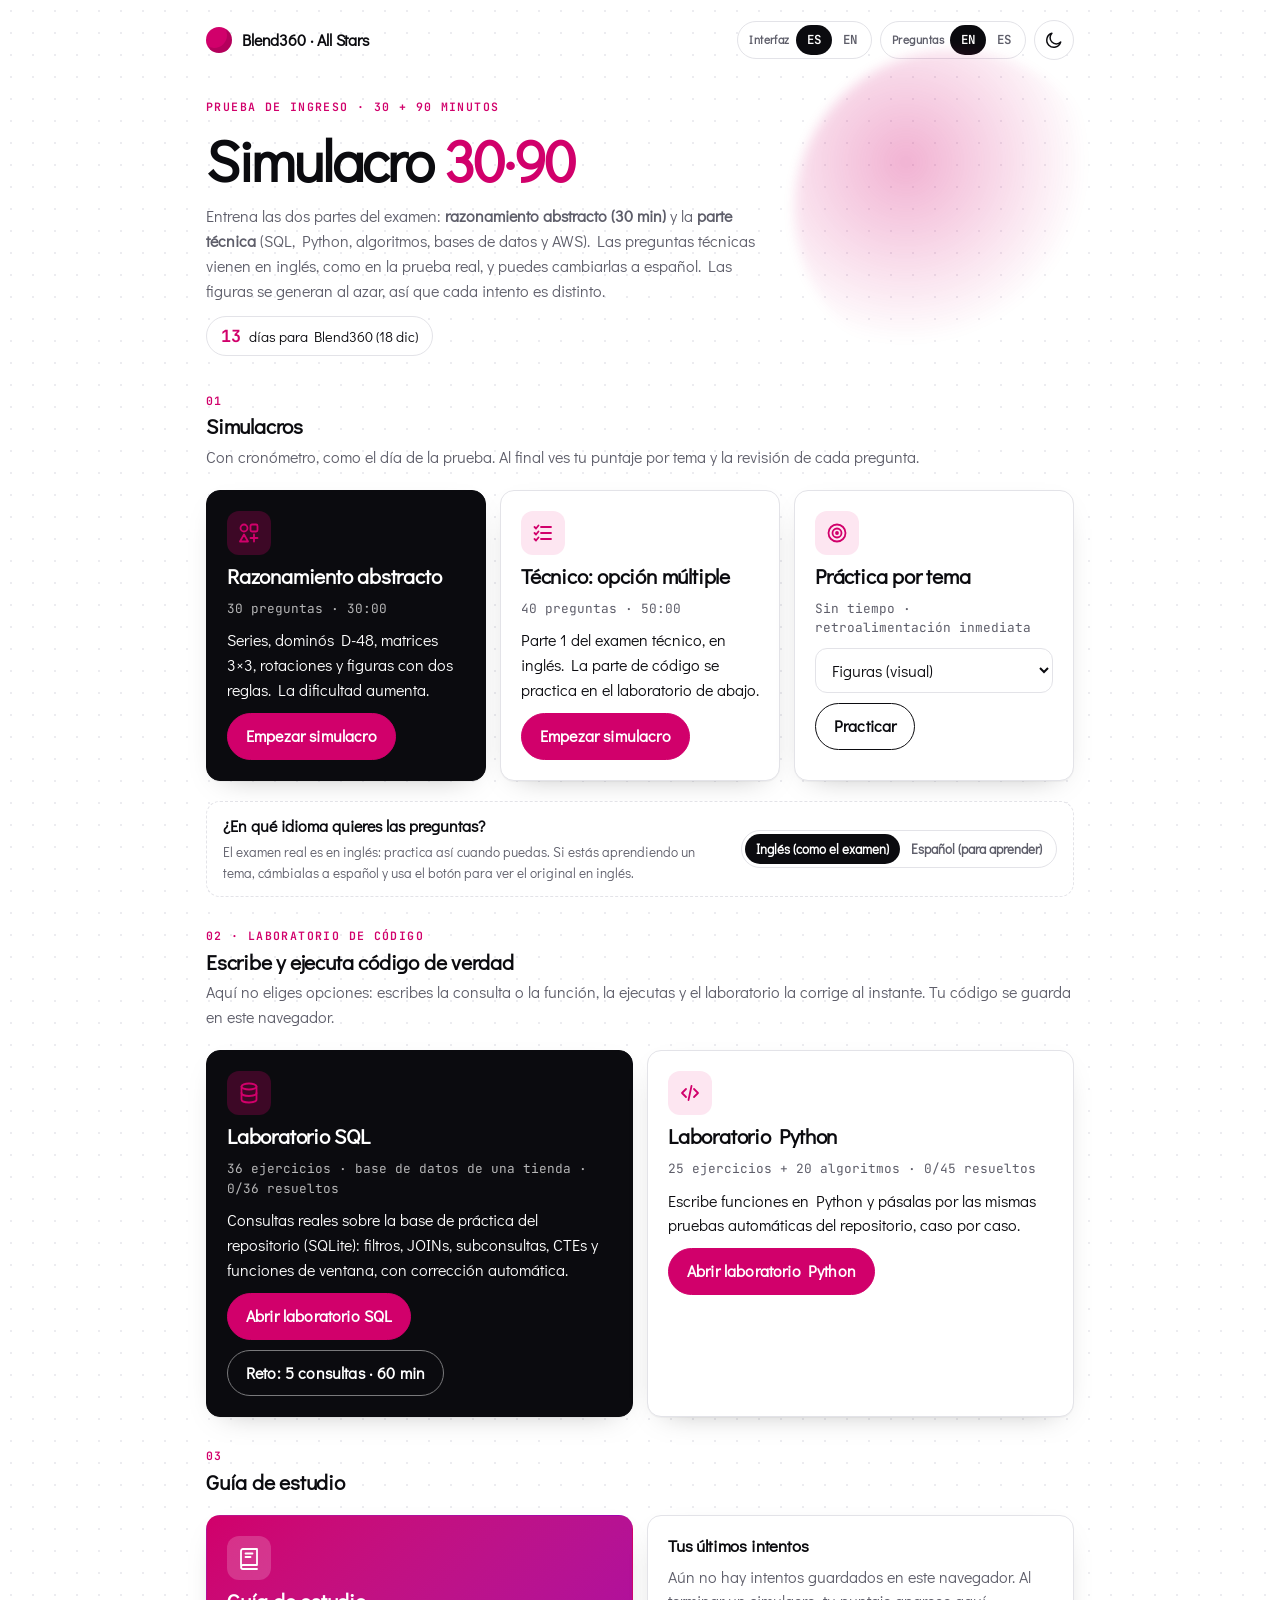
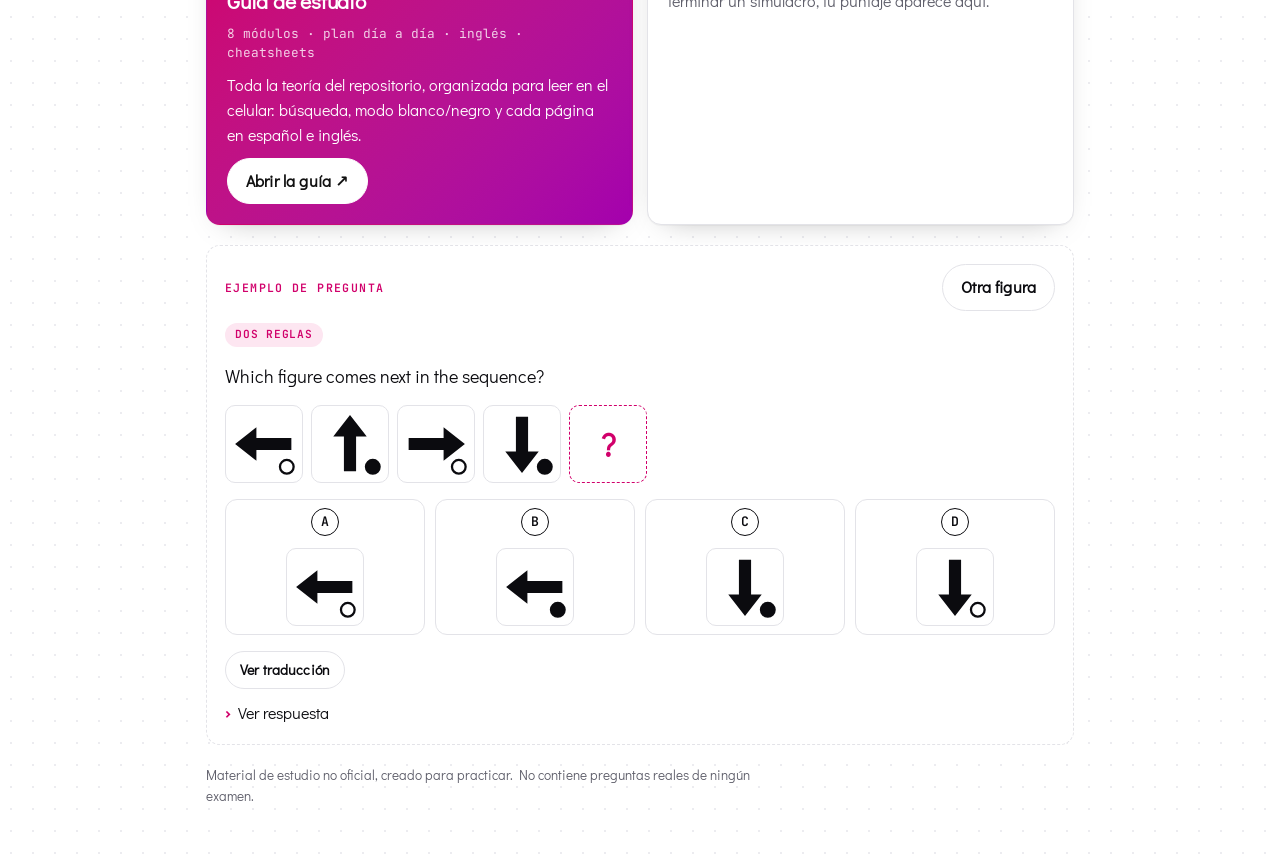
==== commit ccc3cc46: "Redesign the simulator and publish a study guide website - Simulator: white/black themes with a togg" ====
--- a/simulator/index.html
+++ b/simulator/index.html
@@ -8,181 +8,279 @@
 <meta name="claude:viewport-fit-sides" content="cover">
 <link rel="preconnect" href="https://fonts.googleapis.com">
 <link rel="preconnect" href="https://fonts.gstatic.com" crossorigin>
-<link rel="stylesheet" href="https://fonts.googleapis.com/css2?family=Atkinson+Hyperlegible:wght@400;700&family=Bricolage+Grotesque:opsz,wght@12..96,600;12..96,800&family=JetBrains+Mono:wght@400;600&display=swap">
+<link rel="stylesheet" href="https://fonts.googleapis.com/css2?family=Didact+Gothic&family=JetBrains+Mono:wght@400;600&display=swap">
 <style>
-/* Layout: hoja de respuestas de examen — barra de estado fija arriba, columna central de lectura, opciones en rejilla. */
+/* Diseño: blanco y negro de alto contraste con un acento "chicle" (magenta). Tipografía geométrica (Century Gothic),
+   tarjetas limpias, animaciones cortas al cambiar de pantalla y al responder. */
 :root {
-  --paper: #f5f6f1;
-  --card: #ffffff;
-  --ink: #18212c;
-  --muted: #5c6674;
-  --rule: #d8ddd3;
-  --grid: #e8ebe3;
-  --accent: #0d6e66;
-  --accent-ink: #ffffff;
-  --mark: #f3d35c;
-  --ok: #1d7a3a;
-  --ok-bg: #e3f3e7;
-  --bad: #b3261e;
-  --bad-bg: #fbe5e3;
-  --flag: #a15c00;
-  --font-display: "Bricolage Grotesque", "Avenir Next", "Segoe UI", system-ui, sans-serif;
-  --font-body: "Atkinson Hyperlegible", "Segoe UI", system-ui, -apple-system, sans-serif;
+  --paper: #ffffff; --card: #ffffff; --surface: #f4f4f6; --ink: #0b0b0f; --muted: #5e5e6a; --rule: #e3e3e8; --grid: #ececf0;
+  --accent: #d1006b; --accent-ink: #ffffff; --accent-soft: #fde6f1; --mark: #ff9ccb;
+  --ok: #0d7a3c; --ok-bg: #e2f6e9; --bad: #c0172b; --bad-bg: #fde8eb; --flag: #a35400;
+  --shadow: 0 1px 0 rgb(0 0 0 / .03), 0 10px 30px -18px rgb(0 0 0 / .35);
+  --shadow-hi: 0 2px 0 rgb(0 0 0 / .04), 0 18px 40px -20px rgb(209 0 107 / .45);
+  --font-body: "Century Gothic", CenturyGothic, "Didact Gothic", AppleGothic, "Avenir Next", system-ui, sans-serif;
+  --font-display: var(--font-body);
   --font-mono: "JetBrains Mono", ui-monospace, "SFMono-Regular", Menlo, Consolas, monospace;
+  --ease: cubic-bezier(.2, .8, .2, 1);
+  --r: 14px;
+  color-scheme: light;
+}
+:root[data-theme="dark"] {
+  --paper: #000000; --card: #0d0d10; --surface: #17171c; --ink: #f6f6f8; --muted: #a3a3ae; --rule: #26262e; --grid: #121216;
+  --accent: #ff4fa3; --accent-ink: #160009; --accent-soft: #2a0c1b; --mark: #7d1f52;
+  --ok: #4ade80; --ok-bg: #0d2817; --bad: #ff6b7e; --bad-bg: #2d0e14; --flag: #fbbf24;
+  --shadow: 0 0 0 1px rgb(255 255 255 / .02), 0 14px 34px -22px rgb(0 0 0 / .9);
+  --shadow-hi: 0 0 0 1px rgb(255 79 163 / .35), 0 18px 44px -20px rgb(255 79 163 / .45);
+  color-scheme: dark;
 }
 @media (prefers-color-scheme: dark) {
   :root:not([data-theme="light"]) {
-    --paper: #11161b; --card: #1a2128; --ink: #e6eae2; --muted: #9aa4ae; --rule: #2d3640; --grid: #1d252c;
-    --accent: #3fc9b8; --accent-ink: #0b1a18; --mark: #8a7420; --ok: #6fd08d; --ok-bg: #173323;
-    --bad: #ff8a80; --bad-bg: #3a1b19; --flag: #f2b45a; color-scheme: dark;
-  }
-}
-:root[data-theme="dark"] {
-  --paper: #11161b; --card: #1a2128; --ink: #e6eae2; --muted: #9aa4ae; --rule: #2d3640; --grid: #1d252c;
-  --accent: #3fc9b8; --accent-ink: #0b1a18; --mark: #8a7420; --ok: #6fd08d; --ok-bg: #173323;
-  --bad: #ff8a80; --bad-bg: #3a1b19; --flag: #f2b45a; color-scheme: dark;
+    --paper: #000000; --card: #0d0d10; --surface: #17171c; --ink: #f6f6f8; --muted: #a3a3ae; --rule: #26262e; --grid: #121216;
+    --accent: #ff4fa3; --accent-ink: #160009; --accent-soft: #2a0c1b; --mark: #7d1f52;
+    --ok: #4ade80; --ok-bg: #0d2817; --bad: #ff6b7e; --bad-bg: #2d0e14; --flag: #fbbf24;
+    --shadow: 0 0 0 1px rgb(255 255 255 / .02), 0 14px 34px -22px rgb(0 0 0 / .9);
+    --shadow-hi: 0 0 0 1px rgb(255 79 163 / .35), 0 18px 44px -20px rgb(255 79 163 / .45);
+    color-scheme: dark;
+  }
 }
 * { box-sizing: border-box; }
+html { -webkit-text-size-adjust: 100%; overflow-x: clip; }
 body {
-  margin: 0; background: var(--paper); color: var(--ink); font-family: var(--font-body); font-size: 16px; line-height: 1.5;
-  background-image: linear-gradient(var(--grid) 1px, transparent 1px), linear-gradient(90deg, var(--grid) 1px, transparent 1px);
-  background-size: 24px 24px;
+  margin: 0; background: var(--paper); color: var(--ink); font-family: var(--font-body); font-size: 16px; line-height: 1.55;
+  background-image: radial-gradient(var(--grid) 1.2px, transparent 1.2px); background-size: 22px 22px;
+  transition: background-color .35s var(--ease), color .35s var(--ease);
 }
 body::before { content: ""; position: fixed; inset: 0 0 auto; height: env(safe-area-inset-top, 0px); z-index: 10; background: var(--card); }
-.wrap { max-width: 860px; margin: 0 auto; padding-left: max(16px, env(safe-area-inset-left, 0px)); padding-right: max(16px, env(safe-area-inset-right, 0px)); padding-block: 20px 48px; display: grid; gap: 20px; }
-h1, h2, h3 { font-family: var(--font-display); text-wrap: balance; margin: 0; line-height: 1.15; }
-h1 { font-size: clamp(1.9rem, 5vw, 2.6rem); font-weight: 800; letter-spacing: -0.02em; }
-h2 { font-size: 1.35rem; font-weight: 600; }
-h3 { font-size: 1.05rem; font-weight: 600; }
+.wrap { max-width: 900px; margin: 0 auto; padding-left: max(16px, env(safe-area-inset-left, 0px)); padding-right: max(16px, env(safe-area-inset-right, 0px));
+  padding-block: 20px 56px; display: grid; grid-template-columns: minmax(0, 1fr); gap: 20px; }
+h1, h2, h3 { font-family: var(--font-display); text-wrap: balance; margin: 0; line-height: 1.12; letter-spacing: -0.01em; }
+h1 { font-size: clamp(2.3rem, 7vw, 3.6rem); font-weight: 700; letter-spacing: -0.035em; }
+h2 { font-size: 1.32rem; font-weight: 700; }
+h3 { font-size: 1.05rem; font-weight: 700; }
 p { margin: 0; }
+a { color: var(--accent); }
+code { font-family: var(--font-mono); font-size: .9em; }
 .muted { color: var(--muted); }
-.eyebrow { font-family: var(--font-mono); font-size: 0.75rem; letter-spacing: 0.08em; text-transform: uppercase; color: var(--accent); }
+.eyebrow { font-family: var(--font-mono); font-size: 0.72rem; letter-spacing: 0.12em; text-transform: uppercase; color: var(--accent); font-weight: 600; }
 button { font: inherit; color: inherit; cursor: pointer; }
-button:focus-visible, select:focus-visible { outline: 3px solid var(--accent); outline-offset: 2px; }
-.btn { border: 1.5px solid var(--ink); background: var(--card); border-radius: 6px; padding: 10px 16px; font-weight: 700; }
+:focus-visible { outline: 3px solid var(--accent); outline-offset: 2px; }
+.btn { border: 1.5px solid var(--ink); background: var(--card); border-radius: 999px; padding: 10px 18px; font-weight: 700; letter-spacing: .01em;
+  display: inline-flex; align-items: center; gap: 8px; justify-content: center; text-decoration: none; color: var(--ink);
+  transition: transform .18s var(--ease), box-shadow .18s var(--ease), background-color .2s, border-color .2s, color .2s; }
+.btn:hover:not(:disabled) { transform: translateY(-2px); box-shadow: var(--shadow); }
+.btn:active:not(:disabled) { transform: translateY(0) scale(.97); }
 .btn.primary { background: var(--accent); border-color: var(--accent); color: var(--accent-ink); }
+.btn.primary:hover:not(:disabled) { box-shadow: var(--shadow-hi); }
 .btn.ghost { border-color: var(--rule); }
-.btn:disabled { opacity: .45; cursor: not-allowed; }
-.hero { display: grid; gap: 10px; }
+.btn.ghost:hover:not(:disabled) { border-color: var(--ink); }
+.btn:disabled { opacity: .4; cursor: not-allowed; }
+.btn.mini { padding: 3px 10px; font-size: 0.78rem; }
+.row { display: flex; flex-wrap: wrap; gap: 10px; align-items: center; }
+.spread { justify-content: space-between; }
+select { font: inherit; padding: 10px 12px; border-radius: 12px; border: 1.5px solid var(--rule); background: var(--card); color: var(--ink); transition: border-color .2s; }
+select:hover { border-color: var(--ink); }
+
+/* Cabecera y controles (idioma, idioma de las preguntas, tema) */
+.top { display: flex; flex-wrap: wrap; gap: 10px 14px; align-items: center; justify-content: space-between; }
+.brand { display: inline-flex; align-items: center; gap: 10px; font-weight: 700; letter-spacing: -.01em; }
+.brand .dot { width: 26px; height: 26px; border-radius: 50%; background: var(--accent); box-shadow: inset -5px -5px 0 rgb(0 0 0 / .14); flex: none; }
+.controls { display: inline-flex; flex-wrap: wrap; gap: 8px; align-items: center; }
+.seg { display: inline-flex; align-items: center; border: 1.5px solid var(--rule); border-radius: 999px; padding: 3px; background: var(--card); }
+.seg .lbl { font-size: .72rem; color: var(--muted); padding: 0 6px 0 8px; font-weight: 700; letter-spacing: .04em; }
+.seg button { border: 0; background: transparent; padding: 5px 11px; border-radius: 999px; font-family: var(--font-mono); font-size: 0.78rem; font-weight: 600; color: var(--muted);
+  transition: background-color .25s var(--ease), color .25s var(--ease); }
+.seg button.on { background: var(--ink); color: var(--paper); }
+.iconbtn { width: 40px; height: 40px; border-radius: 50%; border: 1.5px solid var(--rule); background: var(--card); display: grid; place-items: center; padding: 0;
+  transition: transform .3s var(--ease), border-color .2s; }
+.iconbtn:hover { border-color: var(--ink); transform: rotate(-18deg); }
+.iconbtn svg { width: 20px; height: 20px; }
+
+/* Portada */
+.hero { display: grid; gap: 12px; position: relative; isolation: isolate; padding-block: 18px 6px; }
+.hero::after { content: ""; position: absolute; z-index: -1; right: -40px; top: -30px; width: min(320px, 60vw); aspect-ratio: 1; border-radius: 50%;
+  background: radial-gradient(circle at 35% 35%, color-mix(in srgb, var(--accent) 55%, transparent), transparent 62%); filter: blur(6px); opacity: .55; }
+.hero h1 .acc { color: var(--accent); }
 .hero p { max-width: 62ch; }
-.modes { display: grid; grid-template-columns: repeat(auto-fit, minmax(240px, 1fr)); gap: 14px; }
-.mode { background: var(--card); border: 1.5px solid var(--rule); border-radius: 10px; padding: 18px; display: grid; gap: 10px; align-content: start; }
-.mode .meta { font-family: var(--font-mono); font-size: 0.85rem; color: var(--muted); font-variant-numeric: tabular-nums; }
+.count { display: flex; flex-wrap: wrap; gap: 10px; }
+.chip { display: inline-flex; align-items: baseline; gap: 8px; border: 1.5px solid var(--rule); background: var(--card); border-radius: 999px; padding: 6px 14px; font-size: .9rem; }
+.chip strong { font-family: var(--font-mono); font-size: 1.05rem; color: var(--accent); font-variant-numeric: tabular-nums; }
+.section-h { display: grid; gap: 6px; margin-top: 10px; }
+.modes { display: grid; grid-template-columns: repeat(auto-fit, minmax(250px, 1fr)); gap: 14px; }
+.mode { background: var(--card); border: 1.5px solid var(--rule); border-radius: var(--r); padding: 20px; display: grid; gap: 10px; align-content: start; box-shadow: var(--shadow);
+  transition: transform .25s var(--ease), box-shadow .25s var(--ease), border-color .25s; min-width: 0; }
+.mode:hover { transform: translateY(-3px); border-color: var(--ink); }
+.mode .ico { width: 44px; height: 44px; border-radius: 12px; background: var(--accent-soft); color: var(--accent); display: grid; place-items: center; }
+.mode .ico svg { width: 24px; height: 24px; }
+.mode .meta { font-family: var(--font-mono); font-size: 0.8rem; color: var(--muted); font-variant-numeric: tabular-nums; }
 .mode .btn { justify-self: start; }
-.mode.featured { border-color: var(--accent); }
-.sample { background: var(--card); border: 1.5px dashed var(--rule); border-radius: 10px; padding: 16px; display: grid; gap: 12px; }
-.row { display: flex; flex-wrap: wrap; gap: 10px; align-items: center; }
-select { font: inherit; padding: 9px 10px; border-radius: 6px; border: 1.5px solid var(--rule); background: var(--card); color: var(--ink); }
-.history { display: grid; gap: 6px; font-family: var(--font-mono); font-size: 0.85rem; }
-.history div { display: flex; justify-content: space-between; gap: 12px; border-bottom: 1px solid var(--rule); padding-block: 4px; font-variant-numeric: tabular-nums; }
-/* Exam bar */
-.bar { position: sticky; top: env(safe-area-inset-top, 0px); z-index: 5; background: var(--card); border-bottom: 1.5px solid var(--rule); }
-.bar .in { max-width: 860px; margin: 0 auto; padding-left: max(16px, env(safe-area-inset-left, 0px)); padding-right: max(16px, env(safe-area-inset-right, 0px)); padding-block: 10px; display: flex; flex-wrap: wrap; gap: 10px 16px; align-items: center; justify-content: space-between; }
-.timer { font-family: var(--font-mono); font-weight: 600; font-size: 1.25rem; font-variant-numeric: tabular-nums; }
-.timer.low { color: var(--bad); }
-.progress { font-family: var(--font-mono); font-size: 0.9rem; color: var(--muted); font-variant-numeric: tabular-nums; }
-.qcard { background: var(--card); border: 1.5px solid var(--rule); border-radius: 10px; padding: 18px; display: grid; gap: 16px; min-width: 0; }
-.tag { display: inline-block; font-family: var(--font-mono); font-size: 0.72rem; letter-spacing: .06em; text-transform: uppercase; padding: 2px 8px; border-radius: 999px; border: 1px solid var(--rule); color: var(--muted); }
-.prompt { font-size: 1.08rem; }
-.prompt .es { display: block; font-size: 0.9rem; color: var(--muted); margin-top: 4px; }
-pre.code { margin: 0; background: var(--paper); border: 1px solid var(--rule); border-radius: 6px; padding: 12px; overflow-x: auto; font-family: var(--font-mono); font-size: 0.9rem; line-height: 1.45; }
+.mode.featured { border-color: var(--ink); background: var(--ink); color: var(--paper); }
+.mode.featured .meta { color: color-mix(in srgb, var(--paper) 70%, var(--ink)); }
+.mode.featured .ico { background: color-mix(in srgb, var(--accent) 25%, var(--ink)); }
+.mode.featured .btn:not(.primary) { background: transparent; color: var(--paper); border-color: color-mix(in srgb, var(--paper) 45%, var(--ink)); }
+.mode.featured select { background: var(--ink); color: var(--paper); }
+.mode.guide { background: linear-gradient(135deg, var(--accent), color-mix(in srgb, var(--accent) 55%, #6d00ff)); color: #fff; border-color: transparent; }
+.mode.guide .meta { color: rgb(255 255 255 / .8); }
+.mode.guide .ico { background: rgb(255 255 255 / .18); color: #fff; }
+.mode.guide .btn { background: #fff; color: #111; border-color: #fff; }
+.qlang-note .seg button { font-family: var(--font-body); font-size: .82rem; }
+.qlang-note { display: flex; flex-wrap: wrap; gap: 12px; align-items: center; background: var(--card); border: 1.5px dashed var(--rule); border-radius: var(--r); padding: 12px 16px; }
+.sample { background: var(--card); border: 1.5px dashed var(--rule); border-radius: var(--r); padding: 18px; display: grid; gap: 12px; }
+.history { display: grid; gap: 6px; font-family: var(--font-mono); font-size: 0.84rem; }
+.history div { display: flex; justify-content: space-between; gap: 12px; border-bottom: 1px solid var(--rule); padding-block: 5px; font-variant-numeric: tabular-nums; }
+
+/* Barra del examen */
+.bar { position: sticky; top: env(safe-area-inset-top, 0px); z-index: 5; background: color-mix(in srgb, var(--card) 88%, transparent); backdrop-filter: blur(10px); -webkit-backdrop-filter: blur(10px); border-bottom: 1.5px solid var(--rule); }
+.bar .in { max-width: 900px; margin: 0 auto; padding-left: max(16px, env(safe-area-inset-left, 0px)); padding-right: max(16px, env(safe-area-inset-right, 0px)); padding-block: 10px;
+  display: flex; flex-wrap: wrap; gap: 8px 14px; align-items: center; justify-content: space-between; }
+.pbar { height: 3px; background: transparent; }
+.pbar span { display: block; height: 100%; background: var(--accent); transition: width .4s var(--ease); }
+.timer { font-family: var(--font-mono); font-weight: 600; font-size: 1.2rem; font-variant-numeric: tabular-nums; }
+.timer.low { color: var(--bad); animation: pulse 1s ease-in-out infinite; }
+.progress { font-family: var(--font-mono); font-size: 0.85rem; color: var(--muted); font-variant-numeric: tabular-nums; }
+
+/* Pregunta */
+.qcard { background: var(--card); border: 1.5px solid var(--rule); border-radius: var(--r); padding: 22px; display: grid; gap: 16px; min-width: 0; box-shadow: var(--shadow); }
+.tag { display: inline-block; font-family: var(--font-mono); font-size: 0.7rem; letter-spacing: .07em; text-transform: uppercase; padding: 3px 10px; border-radius: 999px; background: var(--accent-soft); color: var(--accent); font-weight: 600; }
+.prompt { font-size: 1.12rem; line-height: 1.5; }
+pre.code { margin: 0; background: var(--surface); border: 1px solid var(--rule); border-radius: 10px; padding: 14px; overflow-x: auto; font-family: var(--font-mono); font-size: 0.88rem; line-height: 1.5; }
+pre.big { font-size: 1.25rem; }
 .seq { display: flex; flex-wrap: wrap; gap: 8px; align-items: center; }
-.seq .cell, .opt .cell { width: 78px; height: 78px; border: 1.5px solid var(--rule); border-radius: 6px; background: var(--card); display: grid; place-items: center; }
-.seq .cell.q { font-family: var(--font-display); font-size: 2rem; font-weight: 800; color: var(--accent); border-style: dashed; }
+.seq .cell, .opt .cell { width: 78px; height: 78px; border: 1.5px solid var(--rule); border-radius: 10px; background: var(--card); display: grid; place-items: center; }
+.seq .cell.q { font-family: var(--font-display); font-size: 2rem; font-weight: 700; color: var(--accent); border-style: dashed; border-color: var(--accent); }
 .fig { width: 100%; height: 100%; display: block; color: var(--ink); }
 .fig .pp { fill: var(--card); }
-.fig .qmark { fill: var(--accent); font-family: var(--font-display); font-weight: 800; }
+.fig .qmark { fill: var(--accent); font-family: var(--font-display); font-weight: 700; }
 .matrix { width: min(100%, 300px); }
 .options { display: grid; grid-template-columns: repeat(2, minmax(0, 1fr)); gap: 10px; }
 .options.visual { grid-template-columns: repeat(4, minmax(0, 1fr)); }
-.opt { border: 1.5px solid var(--rule); background: var(--card); border-radius: 8px; padding: 10px 12px; text-align: left; display: flex; gap: 10px; align-items: center; min-width: 0; }
+.opt { border: 1.5px solid var(--rule); background: var(--card); border-radius: 12px; padding: 12px 14px; text-align: left; display: flex; gap: 12px; align-items: center; min-width: 0;
+  transition: border-color .18s, background-color .18s, transform .18s var(--ease), box-shadow .18s; }
+.opt:hover { border-color: var(--ink); transform: translateY(-2px); box-shadow: var(--shadow); }
+.opt:active { transform: scale(.98); }
 .options.visual .opt { flex-direction: column; padding: 8px 4px; }
-.opt .k { font-family: var(--font-mono); font-weight: 600; width: 26px; height: 26px; border-radius: 50%; border: 1.5px solid var(--ink); display: grid; place-items: center; flex: none; font-size: 0.85rem; }
-.opt .t { min-width: 0; overflow-wrap: anywhere; font-family: var(--font-body); }
-.opt .t code, .prompt code { font-family: var(--font-mono); font-size: 0.92em; }
-.opt.sel { border-color: var(--ink); background: color-mix(in srgb, var(--mark) 45%, var(--card)); }
-.opt.sel .k { background: var(--ink); color: var(--card); }
-.opt.right { border-color: var(--ok); background: var(--ok-bg); }
-.opt.wrong { border-color: var(--bad); background: var(--bad-bg); }
+.opt .k { font-family: var(--font-mono); font-weight: 600; width: 28px; height: 28px; border-radius: 50%; border: 1.5px solid var(--ink); display: grid; place-items: center; flex: none; font-size: 0.82rem;
+  transition: background-color .18s, color .18s; }
+.opt .t { min-width: 0; overflow-wrap: anywhere; }
+.opt.sel { border-color: var(--accent); background: var(--accent-soft); animation: pop .28s var(--ease); }
+.opt.sel .k { background: var(--accent); border-color: var(--accent); color: var(--accent-ink); }
+.opt.right { border-color: var(--ok); background: var(--ok-bg); animation: pop .32s var(--ease); }
+.opt.right .k { background: var(--ok); border-color: var(--ok); color: var(--card); }
+.opt.wrong { border-color: var(--bad); background: var(--bad-bg); animation: shake .38s var(--ease); }
 .nav { display: flex; flex-wrap: wrap; gap: 10px; justify-content: space-between; align-items: center; }
-.palette { display: grid; grid-template-columns: repeat(auto-fill, minmax(36px, 1fr)); gap: 6px; }
-.palette button { border: 1.5px solid var(--rule); background: var(--card); border-radius: 5px; padding: 5px 0; font-family: var(--font-mono); font-size: 0.82rem; font-variant-numeric: tabular-nums; }
-.palette button.done { background: var(--ink); color: var(--card); border-color: var(--ink); }
-.palette button.cur { outline: 2px solid var(--accent); outline-offset: 1px; }
+.palette { display: grid; grid-template-columns: repeat(auto-fill, minmax(38px, 1fr)); gap: 6px; }
+.palette button { border: 1.5px solid var(--rule); background: var(--card); border-radius: 10px; padding: 6px 0; font-family: var(--font-mono); font-size: 0.8rem; font-variant-numeric: tabular-nums;
+  transition: background-color .2s, color .2s, transform .15s var(--ease); }
+.palette button:hover { transform: translateY(-1px); border-color: var(--ink); }
+.palette button.done { background: var(--ink); color: var(--paper); border-color: var(--ink); }
+.palette button.cur { outline: 2.5px solid var(--accent); outline-offset: 1px; }
 .palette button.flagged { border-color: var(--flag); box-shadow: inset 0 -3px 0 var(--flag); }
-.feedback { border-left: 4px solid var(--ok); background: var(--ok-bg); padding: 10px 12px; border-radius: 0 6px 6px 0; }
+.feedback { border-left: 4px solid var(--ok); background: var(--ok-bg); padding: 12px 14px; border-radius: 0 12px 12px 0; animation: slidein .3s var(--ease); }
 .feedback.bad { border-color: var(--bad); background: var(--bad-bg); }
-.score { display: flex; flex-wrap: wrap; gap: 14px 28px; align-items: baseline; }
-.score .big { font-family: var(--font-display); font-weight: 800; font-size: 3rem; line-height: 1; font-variant-numeric: tabular-nums; }
-.topics { display: grid; gap: 8px; }
+
+/* Resultados */
+.score { display: flex; flex-wrap: wrap; gap: 18px 28px; align-items: center; }
+.ring { width: 132px; height: 132px; flex: none; }
+.ring circle { fill: none; stroke-width: 12; }
+.ring .bg { stroke: var(--grid); }
+.ring .fg { stroke: var(--accent); stroke-linecap: round; transform: rotate(-90deg); transform-origin: 50% 50%; animation: ring 1.1s var(--ease) both; }
+.ring text { fill: var(--ink); font-family: var(--font-display); font-weight: 700; font-size: 26px; text-anchor: middle; dominant-baseline: central; }
+.score .big { font-family: var(--font-display); font-weight: 700; font-size: 3rem; line-height: 1; font-variant-numeric: tabular-nums; }
+.topics { display: grid; gap: 10px; }
 .topics .t { display: grid; grid-template-columns: minmax(110px, 160px) 1fr auto; gap: 10px; align-items: center; font-variant-numeric: tabular-nums; }
-.meter { height: 10px; background: var(--grid); border-radius: 999px; overflow: hidden; border: 1px solid var(--rule); }
-.meter span { display: block; height: 100%; background: var(--accent); }
+.meter { height: 10px; background: var(--grid); border-radius: 999px; overflow: hidden; }
+.meter span { display: block; height: 100%; background: var(--accent); border-radius: 999px; transform-origin: left; animation: grow .9s var(--ease) both; }
 .review { display: grid; gap: 12px; }
-.review details { background: var(--card); border: 1.5px solid var(--rule); border-radius: 8px; padding: 10px 14px; min-width: 0; }
+.review details { background: var(--card); border: 1.5px solid var(--rule); border-radius: 12px; padding: 12px 16px; min-width: 0; }
 .review summary { cursor: pointer; display: flex; gap: 10px; align-items: baseline; }
-.review .ans { font-family: var(--font-mono); font-size: 0.85rem; }
-.pill { font-family: var(--font-mono); font-size: 0.75rem; padding: 1px 8px; border-radius: 999px; flex: none; }
+.review .ans { font-family: var(--font-mono); font-size: 0.84rem; }
+.pill { font-family: var(--font-mono); font-size: 0.72rem; padding: 2px 9px; border-radius: 999px; flex: none; font-weight: 600; }
 .pill.ok { background: var(--ok-bg); color: var(--ok); }
 .pill.no { background: var(--bad-bg); color: var(--bad); }
-.note { font-size: 0.85rem; color: var(--muted); max-width: 70ch; }
-.langsw { display: inline-flex; border: 1.5px solid var(--rule); border-radius: 6px; overflow: hidden; }
-.langsw button { border: 0; background: var(--card); padding: 6px 10px; font-family: var(--font-mono); font-size: 0.8rem; font-weight: 600; color: var(--muted); }
-.langsw button.on { background: var(--ink); color: var(--card); }
-.trbtn { justify-self: start; font-size: 0.9rem; padding: 7px 12px; }
-.tr { border-left: 4px solid var(--accent); background: color-mix(in srgb, var(--accent) 8%, var(--card)); padding: 10px 14px; border-radius: 0 6px 6px 0; display: grid; gap: 6px; }
+.note { font-size: 0.84rem; color: var(--muted); max-width: 72ch; }
+.trbtn { justify-self: start; font-size: 0.88rem; padding: 7px 14px; }
+.tr { border-left: 4px solid var(--accent); background: var(--accent-soft); padding: 12px 14px; border-radius: 0 12px 12px 0; display: grid; gap: 6px; animation: slidein .28s var(--ease); }
 .tropts { margin: 0; padding-left: 0; list-style: none; display: grid; gap: 2px; }
+details > summary { list-style: none; }
+details > summary::-webkit-details-marker { display: none; }
+details > summary::before { content: "›"; display: inline-block; margin-right: 8px; transition: transform .2s var(--ease); font-weight: 700; color: var(--accent); }
+details[open] > summary::before { transform: rotate(90deg); }
+.review summary::before { margin-right: 0; }
+
 /* Laboratorio de código */
-.wrap { grid-template-columns: minmax(0, 1fr); }
-#lsel { width: 100%; text-overflow: ellipsis; }
+#lsel { width: 100%; flex: 1; min-width: 0; text-overflow: ellipsis; }
 .pytabs { justify-self: start; }
-@media (max-width: 520px) { .bar .ltitle { display: none; } .bar .in { gap: 8px 12px; } }
-.edcard { background: var(--card); border: 1.5px solid var(--rule); border-radius: 10px; padding: 12px; display: grid; gap: 10px; min-width: 0; }
-.editor { width: 100%; min-height: 220px; resize: vertical; font-family: var(--font-mono); font-size: 16px; line-height: 1.5; tab-size: 4;
-  background: var(--paper); color: var(--ink); border: 1.5px solid var(--rule); border-radius: 6px; padding: 12px; white-space: pre; overflow: auto; }
-.editor:focus-visible { outline: 3px solid var(--accent); outline-offset: 1px; }
-.btn.mini { padding: 3px 8px; font-size: 0.8rem; }
-.schema, .sol, .exp { background: var(--card); border: 1.5px solid var(--rule); border-radius: 10px; padding: 10px 14px; min-width: 0; }
+.edcard { background: var(--card); border: 1.5px solid var(--rule); border-radius: var(--r); padding: 12px; display: grid; gap: 10px; min-width: 0; box-shadow: var(--shadow); }
+.editor { width: 100%; min-height: 230px; resize: vertical; font-family: var(--font-mono); font-size: 16px; line-height: 1.55; tab-size: 4;
+  background: var(--surface); color: var(--ink); border: 1.5px solid var(--rule); border-radius: 10px; padding: 14px; white-space: pre; overflow: auto; transition: border-color .2s; }
+.editor:focus { border-color: var(--accent); outline: none; box-shadow: 0 0 0 4px color-mix(in srgb, var(--accent) 18%, transparent); }
+.schema, .sol, .exp { background: var(--card); border: 1.5px solid var(--rule); border-radius: var(--r); padding: 12px 16px; min-width: 0; }
 .schema summary, .sol summary, .exp summary { cursor: pointer; font-weight: 700; }
 #schema { display: grid; grid-template-columns: repeat(auto-fill, minmax(230px, 1fr)); gap: 10px; margin-top: 10px; }
-.tbl { border: 1px solid var(--rule); border-radius: 6px; padding: 8px 10px; display: grid; gap: 6px; min-width: 0; }
-.tbl .cols { display: flex; flex-wrap: wrap; gap: 4px; font-family: var(--font-mono); font-size: 0.78rem; }
-.tbl .cols span { background: var(--paper); border: 1px solid var(--rule); border-radius: 4px; padding: 0 5px; }
+.tbl { border: 1px solid var(--rule); border-radius: 10px; padding: 8px 10px; display: grid; gap: 6px; min-width: 0; }
+.tbl .cols { display: flex; flex-wrap: wrap; gap: 4px; font-family: var(--font-mono); font-size: 0.76rem; }
+.tbl .cols span { background: var(--surface); border: 1px solid var(--rule); border-radius: 6px; padding: 0 6px; }
 #lab-out { display: grid; gap: 10px; min-width: 0; }
 #lab-out:empty { display: none; }
-.rtable { overflow: auto; max-height: 380px; border: 1.5px solid var(--rule); border-radius: 6px; background: var(--card); }
-.rtable table { border-collapse: collapse; font-family: var(--font-mono); font-size: 0.84rem; font-variant-numeric: tabular-nums; min-width: 100%; }
-.rtable th { position: sticky; top: 0; background: var(--paper); text-align: left; border-bottom: 1.5px solid var(--rule); padding: 6px 10px; white-space: nowrap; }
+#lab-out > * { animation: slidein .3s var(--ease) both; }
+.rtable { overflow: auto; max-height: 380px; border: 1.5px solid var(--rule); border-radius: 10px; background: var(--card); }
+.rtable table { border-collapse: collapse; font-family: var(--font-mono); font-size: 0.82rem; font-variant-numeric: tabular-nums; min-width: 100%; }
+.rtable th { position: sticky; top: 0; background: var(--surface); text-align: left; border-bottom: 1.5px solid var(--rule); padding: 7px 10px; white-space: nowrap; }
 .rtable td { border-bottom: 1px solid var(--grid); padding: 5px 10px; white-space: nowrap; }
+.rtable tr:hover td { background: var(--accent-soft); }
 .rtable td.num { text-align: right; }
 .rtable td.null { color: var(--muted); font-style: italic; }
 .sub { font-size: 0.95rem; }
-pre.doc { margin: 0; white-space: pre-wrap; font-family: var(--font-mono); font-size: 0.9rem; line-height: 1.5; }
+pre.doc { margin: 0; white-space: pre-wrap; font-family: var(--font-mono); font-size: 0.88rem; line-height: 1.55; }
 .cases { list-style: none; margin: 0; padding: 0; display: grid; gap: 6px; }
-.cases li { background: var(--card); border: 1px solid var(--rule); border-radius: 6px; padding: 6px 10px; overflow-wrap: anywhere; font-size: 0.92rem; }
+.cases li { background: var(--card); border: 1px solid var(--rule); border-radius: 10px; padding: 7px 12px; overflow-wrap: anywhere; font-size: 0.92rem; animation: slidein .3s var(--ease) both; }
+.cases li:nth-child(2) { animation-delay: 40ms; } .cases li:nth-child(3) { animation-delay: 80ms; } .cases li:nth-child(4) { animation-delay: 120ms; }
+.cases li:nth-child(n+5) { animation-delay: 160ms; }
 .cases li.no { border-color: var(--bad); }
-.cases code { font-family: var(--font-mono); font-size: 0.85rem; }
+.cases code { font-size: 0.84rem; }
 .cases .err { color: var(--bad); }
-.feedback code, .tr code, .prompt code, .sol p code { font-family: var(--font-mono); font-size: 0.9em; overflow-wrap: anywhere; }
+.feedback code, .tr code, .prompt code, .sol p code { overflow-wrap: anywhere; }
 .feedback a { color: inherit; }
-@media (max-width: 520px) {
+
+/* Animaciones: entrada de pantalla escalonada, respuesta seleccionada, error, barras */
+@keyframes rise { from { opacity: 0; transform: translateY(14px); } to { opacity: 1; transform: none; } }
+@keyframes slidein { from { opacity: 0; transform: translateY(-6px); } to { opacity: 1; transform: none; } }
+@keyframes pop { 0% { transform: scale(1); } 45% { transform: scale(1.035); } 100% { transform: scale(1); } }
+@keyframes shake { 0%, 100% { transform: none; } 20% { transform: translateX(-6px); } 40% { transform: translateX(6px); } 60% { transform: translateX(-4px); } 80% { transform: translateX(3px); } }
+@keyframes grow { from { transform: scaleX(0); } }
+@keyframes pulse { 50% { opacity: .55; } }
+@keyframes ring { from { stroke-dashoffset: var(--len); } }
+@keyframes float { 50% { transform: translate(-14px, 12px) scale(1.06); } }
+.anim .wrap > * { animation: rise .45s var(--ease) backwards; }
+.anim .wrap > *:nth-child(2) { animation-delay: 50ms; } .anim .wrap > *:nth-child(3) { animation-delay: 100ms; }
+.anim .wrap > *:nth-child(4) { animation-delay: 150ms; } .anim .wrap > *:nth-child(5) { animation-delay: 200ms; }
+.anim .wrap > *:nth-child(n+6) { animation-delay: 240ms; }
+.anim .modes > * { animation: rise .5s var(--ease) backwards; }
+.anim .modes > *:nth-child(2) { animation-delay: 90ms; } .anim .modes > *:nth-child(3) { animation-delay: 180ms; } .anim .modes > *:nth-child(4) { animation-delay: 270ms; }
+.hero::after { animation: float 9s ease-in-out infinite; }
+@media (prefers-reduced-motion: reduce) {
+  *, *::before, *::after { animation: none !important; transition: none !important; }
+}
+
+@media (max-width: 560px) {
+  .wrap { gap: 16px; padding-block: 16px 48px; }
+  .qcard { padding: 16px; }
   .options { grid-template-columns: 1fr; }
   .options.visual { grid-template-columns: repeat(4, minmax(0, 1fr)); gap: 6px; }
-  .seq .cell { width: 60px; height: 60px; }
+  .seq .cell { width: 58px; height: 58px; }
   .opt .cell { width: 100%; max-width: 64px; height: auto; aspect-ratio: 1; }
-  .options.visual .opt .k { width: 22px; height: 22px; font-size: 0.75rem; }
+  .options.visual .opt .k { width: 22px; height: 22px; font-size: 0.72rem; }
   .topics .t { grid-template-columns: 1fr auto; }
   .topics .t .meter { grid-column: 1 / -1; grid-row: 2; }
-}
-@media (prefers-reduced-motion: no-preference) {
-  .opt { transition: background-color .12s, border-color .12s; }
+  .bar .ltitle, .bar .btitle { display: none; }
+  .seg .lbl { display: none; }
+  .ring { width: 104px; height: 104px; }
 }
 </style>
 <!-- ARTIFACT-HEAD-END -->
 </head>
 <body>
 <div id="app"></div>
-<script type="application/json" id="lab-data">{"sql":{"schema":"-- Practice database: online store (retail/marketing analytics style).\n-- Base de datos de práctica: tienda en línea (estilo retail/marketing analytics).\n-- SQLite 3.25+ (window functions / funciones de ventana). Create / Crear: python3 setup_db.py\n\nDROP TABLE IF EXISTS order_items;\nDROP TABLE IF EXISTS orders;\nDROP TABLE IF EXISTS products;\nDROP TABLE IF EXISTS customers;\nDROP TABLE IF EXISTS employees;\n\nCREATE TABLE customers (\n    customer_id  INTEGER PRIMARY KEY,\n    name         TEXT    NOT NULL,\n    email        TEXT    UNIQUE,\n    city         TEXT,                 -- may be NULL on purpose / puede ser NULL a propósito\n    country      TEXT    NOT NULL,\n    segment      TEXT    NOT NULL,     -- 'Consumer', 'Corporate', 'Small Business'\n    signup_date  DATE    NOT NULL\n);\n\nCREATE TABLE products (\n    product_id   INTEGER PRIMARY KEY,\n    name         TEXT    NOT NULL,\n    category     TEXT    NOT NULL,\n    price        REAL    NOT NULL CHECK (price > 0)\n);\n\nCREATE TABLE orders (\n    order_id     INTEGER PRIMARY KEY,\n    customer_id  INTEGER NOT NULL REFERENCES customers(customer_id),\n    order_date   DATE    NOT NULL,\n    status       TEXT    NOT NULL      -- 'delivered', 'shipped', 'cancelled'\n);\n\nCREATE TABLE order_items (\n    order_id     INTEGER NOT NULL REFERENCES orders(order_id),\n    product_id   INTEGER NOT NULL REFERENCES products(product_id),\n    quantity     INTEGER NOT NULL CHECK (quantity > 0),\n    unit_price   REAL    NOT NULL,\n    PRIMARY KEY (order_id, product_id)\n);\n\nCREATE TABLE employees (\n    emp_id       INTEGER PRIMARY KEY,\n    name         TEXT    NOT NULL,\n    department   TEXT    NOT NULL,\n    salary       INTEGER NOT NULL,\n    manager_id   INTEGER REFERENCES employees(emp_id),  -- NULL = no manager (CEO) / no tiene jefe\n    hire_date    DATE    NOT NULL\n);\n\nINSERT INTO customers VALUES\n (1,  'Ana Gómez',       'ana@mail.com',     'Bogotá',       'Colombia', 'Consumer',       '2024-01-15'),\n (2,  'Luis Pérez',      'luis@mail.com',    'Medellín',     'Colombia', 'Corporate',      '2024-02-03'),\n (3,  'María Ruiz',      'maria@mail.com',   'Cali',         'Colombia', 'Consumer',       '2024-02-20'),\n (4,  'John Smith',      'john@mail.com',    'Miami',        'USA',      'Small Business', '2024-03-11'),\n (5,  'Sofía Torres',    'sofia@mail.com',   'Bogotá',       'Colombia', 'Corporate',      '2024-03-25'),\n (6,  'Carlos Díaz',     'carlos@mail.com',  NULL,           'Colombia', 'Consumer',       '2024-04-02'),\n (7,  'Emily Brown',     'emily@mail.com',   'New York',     'USA',      'Consumer',       '2024-04-18'),\n (8,  'Pedro Castro',    'pedro@mail.com',   'Barranquilla', 'Colombia', 'Small Business', '2024-05-07'),\n (9,  'Laura Moreno',    'laura@mail.com',   'Lima',         'Peru',     'Consumer',       '2024-05-30'),\n (10, 'Diego Vargas',    NULL,               'Medellín',     'Colombia', 'Consumer',       '2024-06-12');\n\nINSERT INTO products VALUES\n (1, 'Laptop Pro 14',     'Electronics', 1200.00),\n (2, 'Wireless Mouse',    'Electronics',   25.00),\n (3, 'USB-C Hub',         'Electronics',   45.00),\n (4, 'Office Chair',      'Furniture',    180.00),\n (5, 'Standing Desk',     'Furniture',    350.00),\n (6, 'Notebook A5',       'Stationery',     4.50),\n (7, 'Gel Pens (x10)',    'Stationery',     8.00),\n (8, 'Monitor 27\"',       'Electronics',  300.00),\n (9, 'Desk Lamp',         'Furniture',     40.00);   -- product 9: never sold / nunca vendido\n\nINSERT INTO orders VALUES\n (101, 1, '2024-02-01', 'delivered'),\n (102, 2, '2024-02-14', 'delivered'),\n (103, 1, '2024-03-05', 'delivered'),\n (104, 3, '2024-03-18', 'cancelled'),\n (105, 4, '2024-04-02', 'delivered'),\n (106, 5, '2024-04-10', 'delivered'),\n (107, 2, '2024-04-22', 'shipped'),\n (108, 7, '2024-05-01', 'delivered'),\n (109, 1, '2024-05-15', 'delivered'),\n (110, 8, '2024-05-20', 'delivered'),\n (111, 5, '2024-06-03', 'delivered'),\n (112, 9, '2024-06-15', 'cancelled'),\n (113, 4, '2024-06-28', 'delivered'),\n (114, 2, '2024-07-04', 'delivered'),\n (115, 10,'2024-07-19', 'shipped');\n-- Customer 6 (Carlos) never bought anything / nunca ha comprado.\n\nINSERT INTO order_items VALUES\n (101, 1, 1, 1200.00),\n (101, 2, 2,   25.00),\n (102, 4, 3,  180.00),\n (102, 6, 10,   4.50),\n (103, 3, 1,   45.00),\n (104, 5, 1,  350.00),\n (105, 8, 2,  300.00),\n (105, 2, 2,   25.00),\n (106, 1, 2, 1150.00),   -- discounted price / precio con descuento\n (106, 5, 1,  350.00),\n (107, 7, 5,    8.00),\n (108, 6, 3,    4.50),\n (108, 7, 2,    8.00),\n (109, 8, 1,  300.00),\n (110, 4, 1,  180.00),\n (110, 3, 2,   45.00),\n (111, 2, 4,   25.00),\n (112, 1, 1, 1200.00),\n (113, 5, 2,  350.00),\n (114, 1, 1, 1200.00),\n (114, 8, 2,  290.00),\n (115, 6, 20,   4.50);\n\nINSERT INTO employees VALUES\n (1,  'Valentina Ríos',  'Executive',   25000, NULL, '2019-01-10'),\n (2,  'Andrés López',    'Data',        14000, 1,    '2020-03-01'),\n (3,  'Camila Herrera',  'Data',         9000, 2,    '2021-06-15'),\n (4,  'Julián Mejía',    'Data',         9000, 2,    '2022-01-20'),\n (5,  'Paula Ortiz',     'Data',         7000, 2,    '2023-08-01'),\n (6,  'Felipe Rojas',    'Engineering', 13000, 1,    '2020-05-12'),\n (7,  'Natalia Cruz',    'Engineering', 10000, 6,    '2021-09-30'),\n (8,  'Santiago Gil',    'Engineering',  8000, 6,    '2023-02-14'),\n (9,  'Isabel Suárez',   'Marketing',    9500, 1,    '2021-11-08'),\n (10, 'Mateo Ramírez',   'Marketing',    6000, 9,    '2024-04-01'),\n (11, 'Daniel Pardo',    'Engineering', 11000, 7,    '2022-07-01');  -- earns more than his manager (Natalia) / gana más que su jefa\n","items":[{"id":"1","n":1,"part":1,"parts":1,"level":"basic","title":{"en":"Filter and sort","es":"Filter and sort"},"q":"Write a query that returns the name and price of all products in the `Electronics` category, sorted from the most expensive to the cheapest.","es":"Nombre y precio de los productos de la categoría Electronics, del más caro al más barato.","sql":{"en":"SELECT name, price\nFROM products\nWHERE category = 'Electronics'\nORDER BY price DESC;","es":"SELECT name, price\nFROM products\nWHERE category = 'Electronics'\nORDER BY price DESC;"},"note":{"en":"","es":""}},{"id":"2","n":2,"part":1,"parts":1,"level":"basic","title":{"en":"Multiple conditions","es":"Multiple conditions"},"q":"List the name, city and signup date of customers from Colombia who signed up on or after March 1st, 2024.","es":"Clientes de Colombia que se registraron a partir del 1 de marzo de 2024 (inclusive).","sql":{"en":"SELECT name, city, signup_date\nFROM customers\nWHERE country = 'Colombia'\n  AND signup_date >= '2024-03-01'\nORDER BY signup_date;","es":"SELECT name, city, signup_date\nFROM customers\nWHERE country = 'Colombia'\n  AND signup_date >= '2024-03-01'\nORDER BY signup_date;"},"note":{"en":"Dates in ISO format (`YYYY-MM-DD`) can be compared as text.","es":"Las fechas en formato ISO (`YYYY-MM-DD`) se pueden comparar como texto."}},{"id":"3","n":3,"part":1,"parts":1,"level":"basic","title":{"en":"Missing values","es":"Missing values"},"q":"Return the customers whose city is unknown (missing).","es":"Clientes cuya ciudad es desconocida.","sql":{"en":"SELECT customer_id, name\nFROM customers\nWHERE city IS NULL;","es":"SELECT customer_id, name\nFROM customers\nWHERE city IS NULL;"},"note":{"en":"❌ `WHERE city = NULL` returns 0 rows.","es":"❌ `WHERE city = NULL` devuelve 0 filas."}},{"id":"4","n":4,"part":1,"parts":1,"level":"basic","title":{"en":"Count per group","es":"Count per group"},"q":"How many customers are there in each country? Show the country with the most customers first.","es":"¿Cuántos clientes hay por país? Ordena de mayor a menor.","sql":{"en":"SELECT country, COUNT(*) AS customers\nFROM customers\nGROUP BY country\nORDER BY customers DESC;","es":"SELECT country, COUNT(*) AS customers\nFROM customers\nGROUP BY country\nORDER BY customers DESC;"},"note":{"en":"","es":""}},{"id":"5","n":5,"part":1,"parts":1,"level":"basic","title":{"en":"Pattern matching","es":"Pattern matching"},"q":"Find all the products whose name contains the word \"Desk\".","es":"Productos cuyo nombre contiene \"Desk\".","sql":{"en":"SELECT product_id, name\nFROM products\nWHERE name LIKE '%Desk%';","es":"SELECT product_id, name\nFROM products\nWHERE name LIKE '%Desk%';"},"note":{"en":"","es":""}},{"id":"6","n":6,"part":1,"parts":1,"level":"basic","title":{"en":"Unique values","es":"Unique values"},"q":"Return the list of distinct order statuses, in alphabetical order.","es":"Lista de estados de pedido sin repetir, en orden alfabético.","sql":{"en":"SELECT DISTINCT status\nFROM orders\nORDER BY status;","es":"SELECT DISTINCT status\nFROM orders\nORDER BY status;"},"note":{"en":"","es":""}},{"id":"7","n":7,"part":1,"parts":1,"level":"basic","title":{"en":"Total revenue","es":"Total revenue"},"q":"Calculate the total revenue (quantity × unit price) of all orders that were NOT cancelled.","es":"Ingreso total de los pedidos no cancelados.","sql":{"en":"SELECT SUM(oi.quantity * oi.unit_price) AS total_revenue\nFROM order_items oi\nJOIN orders o ON o.order_id = oi.order_id\nWHERE o.status <> 'cancelled';","es":"SELECT SUM(oi.quantity * oi.unit_price) AS total_revenue\nFROM order_items oi\nJOIN orders o ON o.order_id = oi.order_id\nWHERE o.status <> 'cancelled';"},"note":{"en":"Revenue is calculated with `unit_price` (what was actually charged), not with `products.price`.","es":"El ingreso se calcula con `unit_price` (lo que realmente se cobró), no con `products.price`."}},{"id":"8","n":8,"part":1,"parts":1,"level":"basic","title":{"en":"Count by status","es":"Count by status"},"q":"Count how many orders there are for each status.","es":"Cuántos pedidos hay en cada estado.","sql":{"en":"SELECT status, COUNT(*) AS orders\nFROM orders\nGROUP BY status\nORDER BY orders DESC;","es":"SELECT status, COUNT(*) AS orders\nFROM orders\nGROUP BY status\nORDER BY orders DESC;"},"note":{"en":"","es":""}},{"id":"9","n":9,"part":1,"parts":1,"level":"basic","title":{"en":"HAVING","es":"HAVING"},"q":"Show the average salary of each department, rounded to 2 decimals, but only for departments whose average salary is greater than 8,000.","es":"Salario promedio por departamento (2 decimales), solo si el promedio es mayor que 8.000.","sql":{"en":"SELECT department, ROUND(AVG(salary), 2) AS avg_salary\nFROM employees\nGROUP BY department\nHAVING AVG(salary) > 8000\nORDER BY avg_salary DESC;","es":"SELECT department, ROUND(AVG(salary), 2) AS avg_salary\nFROM employees\nGROUP BY department\nHAVING AVG(salary) > 8000\nORDER BY avg_salary DESC;"},"note":{"en":"","es":""}},{"id":"10","n":10,"part":1,"parts":1,"level":"basic","title":{"en":"Revenue by category","es":"Revenue by category"},"q":"Calculate the revenue of each product category (excluding cancelled orders), from highest to lowest.","es":"Ingreso por categoría (sin pedidos cancelados), de mayor a menor.","sql":{"en":"SELECT p.category, SUM(oi.quantity * oi.unit_price) AS revenue\nFROM order_items oi\nJOIN products p ON p.product_id = oi.product_id\nJOIN orders   o ON o.order_id   = oi.order_id\nWHERE o.status <> 'cancelled'\nGROUP BY p.category\nORDER BY revenue DESC;","es":"SELECT p.category, SUM(oi.quantity * oi.unit_price) AS revenue\nFROM order_items oi\nJOIN products p ON p.product_id = oi.product_id\nJOIN orders   o ON o.order_id   = oi.order_id\nWHERE o.status <> 'cancelled'\nGROUP BY p.category\nORDER BY revenue DESC;"},"note":{"en":"","es":""}},{"id":"11","n":11,"part":1,"parts":1,"level":"joins","title":{"en":"INNER JOIN","es":"INNER JOIN"},"q":"List every order with its id, date, status and the name of the customer who placed it. Sort by date.","es":"Cada pedido con id, fecha, estado y nombre del cliente, ordenado por fecha.","sql":{"en":"SELECT o.order_id, o.order_date, o.status, c.name\nFROM orders o\nJOIN customers c ON c.customer_id = o.customer_id\nORDER BY o.order_date;","es":"SELECT o.order_id, o.order_date, o.status, c.name\nFROM orders o\nJOIN customers c ON c.customer_id = o.customer_id\nORDER BY o.order_date;"},"note":{"en":"","es":""}},{"id":"12","n":12,"part":1,"parts":1,"level":"joins","title":{"en":"Customers without orders","es":"Customers without orders"},"q":"Find the customers who have never placed an order.","es":"Clientes que nunca han hecho un pedido.","sql":{"en":"SELECT c.customer_id, c.name\nFROM customers c\nLEFT JOIN orders o ON o.customer_id = c.customer_id\nWHERE o.order_id IS NULL;","es":"SELECT c.customer_id, c.name\nFROM customers c\nLEFT JOIN orders o ON o.customer_id = c.customer_id\nWHERE o.order_id IS NULL;"},"note":{"en":"**Anti-join** pattern. Alternative: `WHERE NOT EXISTS (SELECT 1 FROM orders o WHERE o.customer_id = c.customer_id)`.","es":"Patrón **anti-join**. Alternativa: `WHERE NOT EXISTS (SELECT 1 FROM orders o WHERE o.customer_id = c.customer_id)`."}},{"id":"13","n":13,"part":1,"parts":1,"level":"joins","title":{"en":"Products never sold","es":"Products never sold"},"q":"Which products have never been sold? Use `NOT EXISTS`.","es":"Productos que nunca se han vendido, usando NOT EXISTS.","sql":{"en":"SELECT p.product_id, p.name\nFROM products p\nWHERE NOT EXISTS (\n    SELECT 1 FROM order_items oi WHERE oi.product_id = p.product_id\n);","es":"SELECT p.product_id, p.name\nFROM products p\nWHERE NOT EXISTS (\n    SELECT 1 FROM order_items oi WHERE oi.product_id = p.product_id\n);"},"note":{"en":"","es":""}},{"id":"14","n":14,"part":1,"parts":1,"level":"joins","title":{"en":"Self join","es":"Self join"},"q":"Show each employee's name together with their manager's name. Employees without a manager must also appear.","es":"Cada empleado con el nombre de su jefe. Los que no tienen jefe también deben aparecer.","sql":{"en":"SELECT e.name AS employee, m.name AS manager\nFROM employees e\nLEFT JOIN employees m ON m.emp_id = e.manager_id\nORDER BY e.emp_id;","es":"SELECT e.name AS employee, m.name AS manager\nFROM employees e\nLEFT JOIN employees m ON m.emp_id = e.manager_id\nORDER BY e.emp_id;"},"note":{"en":"With an `INNER JOIN` the CEO would disappear (her `manager_id` is NULL).","es":"Con `INNER JOIN` desaparecería la CEO (su `manager_id` es NULL)."}},{"id":"15","n":15,"part":1,"parts":1,"level":"joins","title":{"en":"Earning more than the manager","es":"Earning more than the manager"},"q":"Find the employees who earn more than their direct manager.","es":"Empleados que ganan más que su jefe directo.","sql":{"en":"SELECT e.name AS employee, e.salary, m.name AS manager, m.salary AS manager_salary\nFROM employees e\nJOIN employees m ON m.emp_id = e.manager_id\nWHERE e.salary > m.salary;","es":"SELECT e.name AS employee, e.salary, m.name AS manager, m.salary AS manager_salary\nFROM employees e\nJOIN employees m ON m.emp_id = e.manager_id\nWHERE e.salary > m.salary;"},"note":{"en":"","es":""}},{"id":"16","n":16,"part":1,"parts":1,"level":"joins","title":{"en":"Spend per customer (including zero)","es":"Spend per customer (including zero)"},"q":"For every customer, show the total amount spent on non-cancelled orders. Customers with no purchases must appear with 0.","es":"Total gastado por cada cliente en pedidos no cancelados; los que no compraron aparecen con 0.","sql":{"en":"SELECT c.name,\n       COALESCE(SUM(oi.quantity * oi.unit_price), 0) AS total_spent\nFROM customers c\nLEFT JOIN orders o\n       ON o.customer_id = c.customer_id\n      AND o.status <> 'cancelled'          -- the filter goes in the ON so no customer is lost\nLEFT JOIN order_items oi ON oi.order_id = o.order_id\nGROUP BY c.customer_id, c.name\nORDER BY total_spent DESC, c.name;","es":"SELECT c.name,\n       COALESCE(SUM(oi.quantity * oi.unit_price), 0) AS total_spent\nFROM customers c\nLEFT JOIN orders o\n       ON o.customer_id = c.customer_id\n      AND o.status <> 'cancelled'          -- el filtro va en el ON para no perder clientes\nLEFT JOIN order_items oi ON oi.order_id = o.order_id\nGROUP BY c.customer_id, c.name\nORDER BY total_spent DESC, c.name;"},"note":{"en":"María and Laura only have cancelled orders → they show 0, just like Carlos.","es":"María y Laura solo tienen pedidos cancelados → salen con 0, igual que Carlos."}},{"id":"17","n":17,"part":1,"parts":1,"level":"joins","title":{"en":"Above the average","es":"Above the average"},"q":"List the products whose price is greater than the average price of all products.","es":"Productos con precio mayor que el promedio.","sql":{"en":"SELECT name, price\nFROM products\nWHERE price > (SELECT AVG(price) FROM products)\nORDER BY price DESC;","es":"SELECT name, price\nFROM products\nWHERE price > (SELECT AVG(price) FROM products)\nORDER BY price DESC;"},"note":{"en":"","es":""}},{"id":"18","n":18,"part":1,"parts":1,"level":"joins","title":{"en":"Correlated subquery","es":"Correlated subquery"},"q":"Find the employees who earn more than the average salary of their own department.","es":"Empleados que ganan más que el promedio de su propio departamento.","sql":{"en":"SELECT e.name, e.department, e.salary\nFROM employees e\nWHERE e.salary > (\n    SELECT AVG(x.salary) FROM employees x WHERE x.department = e.department\n)\nORDER BY e.department, e.salary DESC;","es":"SELECT e.name, e.department, e.salary\nFROM employees e\nWHERE e.salary > (\n    SELECT AVG(x.salary) FROM employees x WHERE x.department = e.department\n)\nORDER BY e.department, e.salary DESC;"},"note":{"en":"","es":""}},{"id":"19","n":19,"part":1,"parts":1,"level":"joins","title":{"en":"Second highest salary","es":"Second highest salary"},"q":"Return the second highest distinct salary in the company.","es":"El segundo salario más alto (sin contar repetidos).","sql":{"en":"SELECT MAX(salary) AS second_highest\nFROM employees\nWHERE salary < (SELECT MAX(salary) FROM employees);","es":"SELECT MAX(salary) AS second_highest\nFROM employees\nWHERE salary < (SELECT MAX(salary) FROM employees);"},"note":{"en":"Alternatives: `SELECT DISTINCT salary FROM employees ORDER BY salary DESC LIMIT 1 OFFSET 1;` or `DENSE_RANK() = 2`. For the \"Nth\" value, the `DENSE_RANK` version is the most general.","es":"Alternativas: `SELECT DISTINCT salary FROM employees ORDER BY salary DESC LIMIT 1 OFFSET 1;` o `DENSE_RANK() = 2`. Para el \"N-ésimo\", la de `DENSE_RANK` es la más general."}},{"id":"20","n":20,"part":1,"parts":1,"level":"joins","title":{"en":"Best customer (CTE)","es":"Best customer (CTE)"},"q":"Using a CTE, find the customer who spent the most on non-cancelled orders.","es":"Con una CTE, el cliente que más gastó en pedidos no cancelados.","sql":{"en":"WITH spend AS (\n    SELECT o.customer_id, SUM(oi.quantity * oi.unit_price) AS total\n    FROM orders o\n    JOIN order_items oi ON oi.order_id = o.order_id\n    WHERE o.status <> 'cancelled'\n    GROUP BY o.customer_id\n)\nSELECT c.name, s.total\nFROM spend s\nJOIN customers c ON c.customer_id = s.customer_id\nWHERE s.total = (SELECT MAX(total) FROM spend);","es":"WITH spend AS (\n    SELECT o.customer_id, SUM(oi.quantity * oi.unit_price) AS total\n    FROM orders o\n    JOIN order_items oi ON oi.order_id = o.order_id\n    WHERE o.status <> 'cancelled'\n    GROUP BY o.customer_id\n)\nSELECT c.name, s.total\nFROM spend s\nJOIN customers c ON c.customer_id = s.customer_id\nWHERE s.total = (SELECT MAX(total) FROM spend);"},"note":{"en":"With `WHERE total = MAX` (instead of `ORDER BY ... LIMIT 1`) you return **all** tied customers.","es":"Con `WHERE total = MAX` (y no con `ORDER BY ... LIMIT 1`) devuelves **todos** los empatados."}},{"id":"21","n":21,"part":1,"parts":1,"level":"joins","title":{"en":"Average order value","es":"Average order value"},"q":"What is the average order value (AOV) of non-cancelled orders? Round to 2 decimals.","es":"Ticket promedio (valor medio por pedido) de los pedidos no cancelados.","sql":{"en":"WITH order_totals AS (\n    SELECT o.order_id, SUM(oi.quantity * oi.unit_price) AS total\n    FROM orders o\n    JOIN order_items oi ON oi.order_id = o.order_id\n    WHERE o.status <> 'cancelled'\n    GROUP BY o.order_id\n)\nSELECT COUNT(*) AS orders, ROUND(AVG(total), 2) AS avg_order_value\nFROM order_totals;","es":"WITH order_totals AS (\n    SELECT o.order_id, SUM(oi.quantity * oi.unit_price) AS total\n    FROM orders o\n    JOIN order_items oi ON oi.order_id = o.order_id\n    WHERE o.status <> 'cancelled'\n    GROUP BY o.order_id\n)\nSELECT COUNT(*) AS orders, ROUND(AVG(total), 2) AS avg_order_value\nFROM order_totals;"},"note":{"en":"⚠️ `AVG(quantity * unit_price)` directly on `order_items` gives the average **per line**, not per order. First sum per order, then average.","es":"⚠️ `AVG(quantity * unit_price)` directamente sobre `order_items` da el promedio **por línea**, no por pedido. Primero se suma por pedido y después se promedia."}},{"id":"22","n":22,"part":1,"parts":1,"level":"windows","title":{"en":"Price buckets","es":"Price buckets"},"q":"Classify each product as `High` (price ≥ 300), `Medium` (40 ≤ price < 300) or `Low` (price < 40).","es":"Clasifica productos en High / Medium / Low según el precio.","sql":{"en":"SELECT name, price,\n       CASE\n           WHEN price >= 300 THEN 'High'\n           WHEN price >= 40  THEN 'Medium'\n           ELSE 'Low'\n       END AS price_bucket\nFROM products\nORDER BY price DESC;","es":"SELECT name, price,\n       CASE\n           WHEN price >= 300 THEN 'High'\n           WHEN price >= 40  THEN 'Medium'\n           ELSE 'Low'\n       END AS price_bucket\nFROM products\nORDER BY price DESC;"},"note":{"en":"`CASE` is evaluated in order and stops at the **first** true `WHEN`.","es":"El `CASE` se evalúa en orden y se detiene en el **primer** `WHEN` verdadero."}},{"id":"23","n":23,"part":1,"parts":1,"level":"windows","title":{"en":"Conditional aggregation","es":"Conditional aggregation"},"q":"In a single row, show the number of delivered, shipped and cancelled orders, and the cancellation rate as a percentage (1 decimal).","es":"En una sola fila: entregados, enviados, cancelados y % de cancelación.","sql":{"en":"SELECT\n    SUM(CASE WHEN status = 'delivered' THEN 1 ELSE 0 END) AS delivered,\n    SUM(CASE WHEN status = 'shipped'   THEN 1 ELSE 0 END) AS shipped,\n    SUM(CASE WHEN status = 'cancelled' THEN 1 ELSE 0 END) AS cancelled,\n    ROUND(100.0 * SUM(CASE WHEN status = 'cancelled' THEN 1 ELSE 0 END) / COUNT(*), 1) AS cancel_rate_pct\nFROM orders;","es":"SELECT\n    SUM(CASE WHEN status = 'delivered' THEN 1 ELSE 0 END) AS delivered,\n    SUM(CASE WHEN status = 'shipped'   THEN 1 ELSE 0 END) AS shipped,\n    SUM(CASE WHEN status = 'cancelled' THEN 1 ELSE 0 END) AS cancelled,\n    ROUND(100.0 * SUM(CASE WHEN status = 'cancelled' THEN 1 ELSE 0 END) / COUNT(*), 1) AS cancel_rate_pct\nFROM orders;"},"note":{"en":"","es":""}},{"id":"24","n":24,"part":1,"parts":1,"level":"windows","title":{"en":"Customer segmentation","es":"Customer segmentation"},"q":"Label each customer according to their number of orders (any status): 0 → `No orders`, 1 → `New`, 2 or more → `Returning`.","es":"Etiqueta a cada cliente según su número de pedidos.","sql":{"en":"SELECT c.name,\n       COUNT(o.order_id) AS orders,\n       CASE\n           WHEN COUNT(o.order_id) = 0 THEN 'No orders'\n           WHEN COUNT(o.order_id) = 1 THEN 'New'\n           ELSE 'Returning'\n       END AS label\nFROM customers c\nLEFT JOIN orders o ON o.customer_id = c.customer_id\nGROUP BY c.customer_id, c.name\nORDER BY orders DESC, c.name;","es":"SELECT c.name,\n       COUNT(o.order_id) AS orders,\n       CASE\n           WHEN COUNT(o.order_id) = 0 THEN 'No orders'\n           WHEN COUNT(o.order_id) = 1 THEN 'New'\n           ELSE 'Returning'\n       END AS label\nFROM customers c\nLEFT JOIN orders o ON o.customer_id = c.customer_id\nGROUP BY c.customer_id, c.name\nORDER BY orders DESC, c.name;"},"note":{"en":"`COUNT(o.order_id)` (not `COUNT(*)`) so the customer without orders counts as 0, not 1.","es":"`COUNT(o.order_id)` (y no `COUNT(*)`) para que el cliente sin pedidos cuente 0 y no 1."}},{"id":"25","n":25,"part":1,"parts":1,"level":"windows","title":{"en":"Ranking functions","es":"Ranking functions"},"q":"Rank employees by salary (highest first) within each department using `ROW_NUMBER`, `RANK` and `DENSE_RANK`.","es":"Ranking de salarios dentro de cada departamento con las tres funciones.","sql":{"en":"SELECT department, name, salary,\n       ROW_NUMBER() OVER (PARTITION BY department ORDER BY salary DESC, name) AS row_num,\n       RANK()       OVER (PARTITION BY department ORDER BY salary DESC)       AS rnk,\n       DENSE_RANK() OVER (PARTITION BY department ORDER BY salary DESC)       AS dense_rnk\nFROM employees\nORDER BY department, salary DESC, name;","es":"SELECT department, name, salary,\n       ROW_NUMBER() OVER (PARTITION BY department ORDER BY salary DESC, name) AS row_num,\n       RANK()       OVER (PARTITION BY department ORDER BY salary DESC)       AS rnk,\n       DENSE_RANK() OVER (PARTITION BY department ORDER BY salary DESC)       AS dense_rnk\nFROM employees\nORDER BY department, salary DESC, name;"},"note":{"en":"Look at Data: Camila and Julián tie at 9000 → `RANK` jumps to 4 and `DENSE_RANK` continues with 3.","es":"Fíjate en Data: Camila y Julián empatan con 9000 → `RANK` salta al 4 y `DENSE_RANK` sigue con el 3."}},{"id":"26","n":26,"part":1,"parts":1,"level":"windows","title":{"en":"Top earner per department","es":"Top earner per department"},"q":"Return the highest-paid employee(s) of each department.","es":"El (o los) empleado(s) mejor pagado(s) de cada departamento.","sql":{"en":"WITH ranked AS (\n    SELECT department, name, salary,\n           DENSE_RANK() OVER (PARTITION BY department ORDER BY salary DESC) AS rk\n    FROM employees\n)\nSELECT department, name, salary\nFROM ranked\nWHERE rk = 1\nORDER BY department;","es":"WITH ranked AS (\n    SELECT department, name, salary,\n           DENSE_RANK() OVER (PARTITION BY department ORDER BY salary DESC) AS rk\n    FROM employees\n)\nSELECT department, name, salary\nFROM ranked\nWHERE rk = 1\nORDER BY department;"},"note":{"en":"","es":""}},{"id":"27","n":27,"part":1,"parts":1,"level":"windows","title":{"en":"Running total","es":"Running total"},"q":"For each non-cancelled order, show its date, its total and the running (cumulative) revenue ordered by date.","es":"Total de cada pedido no cancelado y el ingreso acumulado por fecha.","sql":{"en":"WITH order_totals AS (\n    SELECT o.order_id, o.order_date, SUM(oi.quantity * oi.unit_price) AS total\n    FROM orders o\n    JOIN order_items oi ON oi.order_id = o.order_id\n    WHERE o.status <> 'cancelled'\n    GROUP BY o.order_id, o.order_date\n)\nSELECT order_id, order_date, total,\n       SUM(total) OVER (ORDER BY order_date, order_id) AS running_revenue\nFROM order_totals\nORDER BY order_date, order_id;","es":"WITH order_totals AS (\n    SELECT o.order_id, o.order_date, SUM(oi.quantity * oi.unit_price) AS total\n    FROM orders o\n    JOIN order_items oi ON oi.order_id = o.order_id\n    WHERE o.status <> 'cancelled'\n    GROUP BY o.order_id, o.order_date\n)\nSELECT order_id, order_date, total,\n       SUM(total) OVER (ORDER BY order_date, order_id) AS running_revenue\nFROM order_totals\nORDER BY order_date, order_id;"},"note":{"en":"","es":""}},{"id":"28","n":28,"part":1,"parts":1,"level":"windows","title":{"en":"Month-over-month growth","es":"Month-over-month growth"},"q":"Calculate the revenue of each month (non-cancelled orders), the previous month's revenue and the month-over-month growth percentage (1 decimal).","es":"Ingreso mensual, ingreso del mes anterior y crecimiento % mes a mes.","sql":{"en":"WITH monthly AS (\n    SELECT strftime('%Y-%m', o.order_date) AS month,\n           SUM(oi.quantity * oi.unit_price) AS revenue\n    FROM orders o\n    JOIN order_items oi ON oi.order_id = o.order_id\n    WHERE o.status <> 'cancelled'\n    GROUP BY month\n)\nSELECT month, revenue,\n       LAG(revenue) OVER (ORDER BY month) AS prev_revenue,\n       ROUND(100.0 * (revenue - LAG(revenue) OVER (ORDER BY month))\n             / LAG(revenue) OVER (ORDER BY month), 1) AS mom_growth_pct\nFROM monthly\nORDER BY month;","es":"WITH monthly AS (\n    SELECT strftime('%Y-%m', o.order_date) AS month,\n           SUM(oi.quantity * oi.unit_price) AS revenue\n    FROM orders o\n    JOIN order_items oi ON oi.order_id = o.order_id\n    WHERE o.status <> 'cancelled'\n    GROUP BY month\n)\nSELECT month, revenue,\n       LAG(revenue) OVER (ORDER BY month) AS prev_revenue,\n       ROUND(100.0 * (revenue - LAG(revenue) OVER (ORDER BY month))\n             / LAG(revenue) OVER (ORDER BY month), 1) AS mom_growth_pct\nFROM monthly\nORDER BY month;"},"note":{"en":"In PostgreSQL: `DATE_TRUNC('month', order_date)`. The first month is `NULL` because there is no previous month.","es":"En PostgreSQL: `DATE_TRUNC('month', order_date)`. El primer mes tiene `NULL` porque no hay mes anterior."}},{"id":"29","n":29,"part":1,"parts":1,"level":"windows","title":{"en":"Share of total","es":"Share of total"},"q":"For each category, show its revenue (non-cancelled orders) and its percentage of the total revenue (1 decimal).","es":"Ingreso por categoría y su % sobre el total.","sql":{"en":"WITH cat AS (\n    SELECT p.category, SUM(oi.quantity * oi.unit_price) AS revenue\n    FROM order_items oi\n    JOIN products p ON p.product_id = oi.product_id\n    JOIN orders   o ON o.order_id   = oi.order_id\n    WHERE o.status <> 'cancelled'\n    GROUP BY p.category\n)\nSELECT category, revenue,\n       ROUND(100.0 * revenue / SUM(revenue) OVER (), 1) AS pct_of_total\nFROM cat\nORDER BY revenue DESC;","es":"WITH cat AS (\n    SELECT p.category, SUM(oi.quantity * oi.unit_price) AS revenue\n    FROM order_items oi\n    JOIN products p ON p.product_id = oi.product_id\n    JOIN orders   o ON o.order_id   = oi.order_id\n    WHERE o.status <> 'cancelled'\n    GROUP BY p.category\n)\nSELECT category, revenue,\n       ROUND(100.0 * revenue / SUM(revenue) OVER (), 1) AS pct_of_total\nFROM cat\nORDER BY revenue DESC;"},"note":{"en":"An empty `OVER ()` = the window is the **whole** result.","es":"`OVER ()` vacío = la ventana es **todo** el resultado."}},{"id":"30","n":30,"part":1,"parts":1,"level":"windows","title":{"en":"Days between orders","es":"Days between orders"},"q":"For each order, show the customer, the order date, the date of that customer's previous order and the number of days between them.","es":"Para cada pedido, la fecha del pedido anterior del mismo cliente y los días transcurridos.","sql":{"en":"SELECT customer_id, order_id, order_date,\n       LAG(order_date) OVER w AS prev_order_date,\n       CAST(julianday(order_date) - julianday(LAG(order_date) OVER w) AS INTEGER) AS days_since_prev\nFROM orders\nWINDOW w AS (PARTITION BY customer_id ORDER BY order_date)\nORDER BY customer_id, order_date;","es":"SELECT customer_id, order_id, order_date,\n       LAG(order_date) OVER w AS prev_order_date,\n       CAST(julianday(order_date) - julianday(LAG(order_date) OVER w) AS INTEGER) AS days_since_prev\nFROM orders\nWINDOW w AS (PARTITION BY customer_id ORDER BY order_date)\nORDER BY customer_id, order_date;"},"note":{"en":"`WINDOW w AS (...)` defines the window only once (SQLite, PostgreSQL and MySQL 8 support it).","es":"`WINDOW w AS (...)` define la ventana una sola vez (SQLite, PostgreSQL y MySQL 8 lo soportan)."}},{"id":"31","n":31,"part":1,"parts":1,"level":"windows","title":{"en":"First order per customer","es":"First order per customer"},"q":"Return the first order (id and date) of every customer who has ordered.","es":"El primer pedido de cada cliente.","sql":{"en":"WITH numbered AS (\n    SELECT customer_id, order_id, order_date,\n           ROW_NUMBER() OVER (PARTITION BY customer_id ORDER BY order_date) AS rn\n    FROM orders\n)\nSELECT customer_id, order_id, order_date\nFROM numbered\nWHERE rn = 1\nORDER BY customer_id;","es":"WITH numbered AS (\n    SELECT customer_id, order_id, order_date,\n           ROW_NUMBER() OVER (PARTITION BY customer_id ORDER BY order_date) AS rn\n    FROM orders\n)\nSELECT customer_id, order_id, order_date\nFROM numbered\nWHERE rn = 1\nORDER BY customer_id;"},"note":{"en":"","es":""}},{"id":"32","n":32,"part":1,"parts":1,"level":"windows","title":{"en":"Top 2 products per category","es":"Top 2 products per category"},"q":"For each category, return the 2 products with the most units sold (non-cancelled orders).","es":"Los 2 productos más vendidos (en unidades) de cada categoría.","sql":{"en":"WITH units AS (\n    SELECT p.category, p.name, SUM(oi.quantity) AS units_sold\n    FROM order_items oi\n    JOIN products p ON p.product_id = oi.product_id\n    JOIN orders   o ON o.order_id   = oi.order_id\n    WHERE o.status <> 'cancelled'\n    GROUP BY p.category, p.name\n),\nranked AS (\n    SELECT *, ROW_NUMBER() OVER (PARTITION BY category ORDER BY units_sold DESC, name) AS rn\n    FROM units\n)\nSELECT category, name, units_sold\nFROM ranked\nWHERE rn <= 2\nORDER BY category, rn;","es":"WITH units AS (\n    SELECT p.category, p.name, SUM(oi.quantity) AS units_sold\n    FROM order_items oi\n    JOIN products p ON p.product_id = oi.product_id\n    JOIN orders   o ON o.order_id   = oi.order_id\n    WHERE o.status <> 'cancelled'\n    GROUP BY p.category, p.name\n),\nranked AS (\n    SELECT *, ROW_NUMBER() OVER (PARTITION BY category ORDER BY units_sold DESC, name) AS rn\n    FROM units\n)\nSELECT category, name, units_sold\nFROM ranked\nWHERE rn <= 2\nORDER BY category, rn;"},"note":{"en":"","es":""}},{"id":"33","n":33,"part":1,"parts":1,"level":"challenge","title":{"en":"Duplicates","es":"Duplicates"},"q":"Find the salary values that are shared by more than one employee, and how many employees have each one.","es":"Salarios repetidos y cuántos empleados tienen cada uno.","sql":{"en":"SELECT salary, COUNT(*) AS employees\nFROM employees\nGROUP BY salary\nHAVING COUNT(*) > 1;","es":"SELECT salary, COUNT(*) AS employees\nFROM employees\nGROUP BY salary\nHAVING COUNT(*) > 1;"},"note":{"en":"The same pattern finds duplicated emails or records: `GROUP BY <columns> HAVING COUNT(*) > 1`.","es":"El mismo patrón sirve para encontrar emails o registros duplicados: `GROUP BY <columnas> HAVING COUNT(*) > 1`."}},{"id":"34","n":34,"part":1,"parts":1,"level":"challenge","title":{"en":"Cross-category buyers","es":"Cross-category buyers"},"q":"Find the customers who bought products from BOTH the `Electronics` and the `Furniture` categories (non-cancelled orders).","es":"Clientes que compraron Electronics Y Furniture (pedidos no cancelados).","sql":{"en":"SELECT c.name\nFROM customers c\nJOIN orders o       ON o.customer_id = c.customer_id\nJOIN order_items oi ON oi.order_id   = o.order_id\nJOIN products p     ON p.product_id  = oi.product_id\nWHERE o.status <> 'cancelled'\n  AND p.category IN ('Electronics', 'Furniture')\nGROUP BY c.customer_id, c.name\nHAVING COUNT(DISTINCT p.category) = 2\nORDER BY c.name;","es":"SELECT c.name\nFROM customers c\nJOIN orders o       ON o.customer_id = c.customer_id\nJOIN order_items oi ON oi.order_id   = o.order_id\nJOIN products p     ON p.product_id  = oi.product_id\nWHERE o.status <> 'cancelled'\n  AND p.category IN ('Electronics', 'Furniture')\nGROUP BY c.customer_id, c.name\nHAVING COUNT(DISTINCT p.category) = 2\nORDER BY c.name;"},"note":{"en":"❌ `WHERE category = 'Electronics' AND category = 'Furniture'` is never true: a **row** cannot have two categories. The \"both\" condition is evaluated per **group** with `HAVING`. Alternative: `INTERSECT`.","es":"❌ `WHERE category = 'Electronics' AND category = 'Furniture'` nunca es verdadero: una **fila** no puede tener dos categorías. La condición \"ambas\" se evalúa por **grupo** con `HAVING`. Alternativa: `INTERSECT`."}},{"id":"35-1","n":35,"part":1,"parts":2,"level":"challenge","title":{"en":"Signup-to-purchase conversion","es":"Signup-to-purchase conversion"},"q":"For each customer, compute the number of days between signup and their first order (any status). Then, in a second query, calculate what percentage of ALL customers placed their first order within 30 days of signing up.","es":"Días entre el registro y la primera compra; y qué % del total de clientes compró en sus primeros 30 días.","sql":{"en":"WITH first_order AS (\n    SELECT customer_id, MIN(order_date) AS first_order_date\n    FROM orders\n    GROUP BY customer_id\n)\nSELECT c.name, c.signup_date, f.first_order_date,\n       CAST(julianday(f.first_order_date) - julianday(c.signup_date) AS INTEGER) AS days_to_first_order\nFROM customers c\nLEFT JOIN first_order f ON f.customer_id = c.customer_id\nORDER BY c.customer_id;","es":"WITH first_order AS (\n    SELECT customer_id, MIN(order_date) AS first_order_date\n    FROM orders\n    GROUP BY customer_id\n)\nSELECT c.name, c.signup_date, f.first_order_date,\n       CAST(julianday(f.first_order_date) - julianday(c.signup_date) AS INTEGER) AS days_to_first_order\nFROM customers c\nLEFT JOIN first_order f ON f.customer_id = c.customer_id\nORDER BY c.customer_id;"},"note":{"en":"","es":""}},{"id":"35-2","n":35,"part":2,"parts":2,"level":"challenge","title":{"en":"Signup-to-purchase conversion","es":"Signup-to-purchase conversion"},"q":"For each customer, compute the number of days between signup and their first order (any status). Then, in a second query, calculate what percentage of ALL customers placed their first order within 30 days of signing up.","es":"Días entre el registro y la primera compra; y qué % del total de clientes compró en sus primeros 30 días.","sql":{"en":"WITH first_order AS (\n    SELECT customer_id, MIN(order_date) AS first_order_date\n    FROM orders\n    GROUP BY customer_id\n)\nSELECT COUNT(*) AS customers,\n       SUM(CASE WHEN julianday(f.first_order_date) - julianday(c.signup_date) <= 30\n                THEN 1 ELSE 0 END) AS converted_30d,\n       ROUND(100.0 * SUM(CASE WHEN julianday(f.first_order_date) - julianday(c.signup_date) <= 30\n                              THEN 1 ELSE 0 END) / COUNT(*), 1) AS conversion_pct\nFROM customers c\nLEFT JOIN first_order f ON f.customer_id = c.customer_id;","es":"WITH first_order AS (\n    SELECT customer_id, MIN(order_date) AS first_order_date\n    FROM orders\n    GROUP BY customer_id\n)\nSELECT COUNT(*) AS customers,\n       SUM(CASE WHEN julianday(f.first_order_date) - julianday(c.signup_date) <= 30\n                THEN 1 ELSE 0 END) AS converted_30d,\n       ROUND(100.0 * SUM(CASE WHEN julianday(f.first_order_date) - julianday(c.signup_date) <= 30\n                              THEN 1 ELSE 0 END) / COUNT(*), 1) AS conversion_pct\nFROM customers c\nLEFT JOIN first_order f ON f.customer_id = c.customer_id;"},"note":{"en":"The denominator is **all** customers (that is why it is a `LEFT JOIN`). Carlos has `NULL`; a comparison with NULL is not true, so he falls into the `ELSE 0`.","es":"El denominador es **todos** los clientes (por eso `LEFT JOIN`). Carlos tiene `NULL`; la comparación con NULL no es verdadera, así que cae en el `ELSE 0`."}}]},"py":{"items":[{"name":"is_even","section":"Basics / Básicos","doc":"Return True if n is even, False otherwise.\nDevuelve True si n es par.\n>>> is_even(4)\nTrue","stub":"def is_even(n):\n    \"\"\"Return True if n is even, False otherwise.\n    Devuelve True si n es par.\n    >>> is_even(4)\n    True\n    \"\"\"\n    raise NotImplementedError","solution":"def is_even(n):\n    return n % 2 == 0"},{"name":"reverse_string","section":"Basics / Básicos","doc":"Return the string reversed.  Invierte el texto.\n>>> reverse_string(\"data\")\n'atad'","stub":"def reverse_string(s):\n    \"\"\"Return the string reversed.  Invierte el texto.\n    >>> reverse_string(\"data\")\n    'atad'\n    \"\"\"\n    raise NotImplementedError","solution":"def reverse_string(s):\n    return s[::-1]"},{"name":"is_palindrome","section":"Basics / Básicos","doc":"Return True if s reads the same backwards, ignoring case, spaces and\npunctuation (keep only letters and digits).\nPalíndromo ignorando mayúsculas, espacios y signos.\n>>> is_palindrome(\"A man, a plan, a canal: Panama\")\nTrue","stub":"def is_palindrome(s):\n    \"\"\"Return True if s reads the same backwards, ignoring case, spaces and\n    punctuation (keep only letters and digits).\n    Palíndromo ignorando mayúsculas, espacios y signos.\n    >>> is_palindrome(\"A man, a plan, a canal: Panama\")\n    True\n    \"\"\"\n    raise NotImplementedError","solution":"def is_palindrome(s):\n    cleaned = [c.lower() for c in s if c.isalnum()]      # O(n)\n    return cleaned == cleaned[::-1]"},{"name":"count_vowels","section":"Basics / Básicos","doc":"Count the vowels (a, e, i, o, u; upper or lower case) in s.\nCuenta las vocales (sin tildes).\n>>> count_vowels(\"Blend360 Analytics\")\n4","stub":"def count_vowels(s):\n    \"\"\"Count the vowels (a, e, i, o, u; upper or lower case) in s.\n    Cuenta las vocales (sin tildes).\n    >>> count_vowels(\"Blend360 Analytics\")\n    4\n    \"\"\"\n    raise NotImplementedError","solution":"def count_vowels(s):\n    return sum(1 for c in s.lower() if c in \"aeiou\")"},{"name":"fizzbuzz","section":"Basics / Básicos","doc":"Return a list of strings for numbers 1..n: \"Fizz\" for multiples of 3,\n\"Buzz\" for multiples of 5, \"FizzBuzz\" for multiples of both, otherwise the number.\n>>> fizzbuzz(5)\n['1', '2', 'Fizz', '4', 'Buzz']","stub":"def fizzbuzz(n):\n    \"\"\"Return a list of strings for numbers 1..n: \"Fizz\" for multiples of 3,\n    \"Buzz\" for multiples of 5, \"FizzBuzz\" for multiples of both, otherwise the number.\n    >>> fizzbuzz(5)\n    ['1', '2', 'Fizz', '4', 'Buzz']\n    \"\"\"\n    raise NotImplementedError","solution":"def fizzbuzz(n):\n    result = []\n    for i in range(1, n + 1):\n        if i % 15 == 0:                                  # most specific case first / primero el caso más específico\n            result.append(\"FizzBuzz\")\n        elif i % 3 == 0:\n            result.append(\"Fizz\")\n        elif i % 5 == 0:\n            result.append(\"Buzz\")\n        else:\n            result.append(str(i))\n    return result"},{"name":"sum_digits","section":"Basics / Básicos","doc":"Return the sum of the digits of a non-negative integer.\nSuma de los dígitos.\n>>> sum_digits(2024)\n8","stub":"def sum_digits(n):\n    \"\"\"Return the sum of the digits of a non-negative integer.\n    Suma de los dígitos.\n    >>> sum_digits(2024)\n    8\n    \"\"\"\n    raise NotImplementedError","solution":"def sum_digits(n):\n    total = 0\n    while n > 0:                                         # O(number of digits / número de dígitos)\n        total += n % 10                                  # last digit / último dígito\n        n //= 10                                         # drop the last digit / quitar el último dígito\n    return total"},{"name":"max_without_builtin","section":"Basics / Básicos","doc":"Return the largest number WITHOUT using max() or sorted().\nReturn None if the list is empty.\nEl mayor de la lista sin usar max() ni sorted(); None si está vacía.\n>>> max_without_builtin([3, 9, 2])\n9","stub":"def max_without_builtin(nums):\n    \"\"\"Return the largest number WITHOUT using max() or sorted().\n    Return None if the list is empty.\n    El mayor de la lista sin usar max() ni sorted(); None si está vacía.\n    >>> max_without_builtin([3, 9, 2])\n    9\n    \"\"\"\n    raise NotImplementedError","solution":"def max_without_builtin(nums):\n    if not nums:\n        return None\n    best = nums[0]\n    for x in nums[1:]:                                   # O(n)\n        if x > best:\n            best = x\n    return best"},{"name":"remove_duplicates","section":"Lists and strings / Listas y strings","doc":"Remove duplicates keeping the ORIGINAL order of first appearance.\nQuita duplicados conservando el orden original.\n>>> remove_duplicates([3, 1, 3, 2, 1])\n[3, 1, 2]","stub":"def remove_duplicates(items):\n    \"\"\"Remove duplicates keeping the ORIGINAL order of first appearance.\n    Quita duplicados conservando el orden original.\n    >>> remove_duplicates([3, 1, 3, 2, 1])\n    [3, 1, 2]\n    \"\"\"\n    raise NotImplementedError","solution":"def remove_duplicates(items):\n    seen = set()                                         # set → O(1) lookups / búsqueda O(1)\n    result = []\n    for x in items:\n        if x not in seen:\n            seen.add(x)\n            result.append(x)\n    return result"},{"name":"word_frequency","section":"Lists and strings / Listas y strings","doc":"Return a dict {word: count}. Words are case-insensitive and the\ncharacters . , ! ? must be ignored.\nFrecuencia de palabras (sin distinguir mayúsculas, ignorando . , ! ?).\n>>> word_frequency(\"Data is good. DATA is power!\")\n{'data': 2, 'is': 2, 'good': 1, 'power': 1}","stub":"def word_frequency(text):\n    \"\"\"Return a dict {word: count}. Words are case-insensitive and the\n    characters . , ! ? must be ignored.\n    Frecuencia de palabras (sin distinguir mayúsculas, ignorando . , ! ?).\n    >>> word_frequency(\"Data is good. DATA is power!\")\n    {'data': 2, 'is': 2, 'good': 1, 'power': 1}\n    \"\"\"\n    raise NotImplementedError","solution":"from collections import Counter, defaultdict\n\ndef word_frequency(text):\n    for ch in \".,!?\":\n        text = text.replace(ch, \"\")\n    return dict(Counter(text.lower().split()))"},{"name":"longest_word","section":"Lists and strings / Listas y strings","doc":"Return the longest word in the text. If there is a tie, return the\nfirst one. Palabra más larga (en empate, la primera).\n>>> longest_word(\"we love big data\")\n'love'","stub":"def longest_word(text):\n    \"\"\"Return the longest word in the text. If there is a tie, return the\n    first one. Palabra más larga (en empate, la primera).\n    >>> longest_word(\"we love big data\")\n    'love'\n    \"\"\"\n    raise NotImplementedError","solution":"def longest_word(text):\n    best = \"\"\n    for word in text.split():\n        if len(word) > len(best):                        # strict \">\" keeps the first on ties / en empate se queda la primera\n            best = word\n    return best"},{"name":"are_anagrams","section":"Lists and strings / Listas y strings","doc":"Return True if a and b are anagrams (ignore case and spaces).\n¿Son anagramas? (ignorando mayúsculas y espacios)\n>>> are_anagrams(\"Listen\", \"Silent\")\nTrue","stub":"def are_anagrams(a, b):\n    \"\"\"Return True if a and b are anagrams (ignore case and spaces).\n    ¿Son anagramas? (ignorando mayúsculas y espacios)\n    >>> are_anagrams(\"Listen\", \"Silent\")\n    True\n    \"\"\"\n    raise NotImplementedError","solution":"from collections import Counter, defaultdict\n\ndef are_anagrams(a, b):\n    clean = lambda s: s.replace(\" \", \"\").lower()\n    return Counter(clean(a)) == Counter(clean(b))"},{"name":"second_largest","section":"Lists and strings / Listas y strings","doc":"Return the second largest DISTINCT value, or None if it does not exist.\nSegundo valor más grande (distinto); None si no existe.\n>>> second_largest([5, 9, 9, 7])\n7","stub":"def second_largest(nums):\n    \"\"\"Return the second largest DISTINCT value, or None if it does not exist.\n    Segundo valor más grande (distinto); None si no existe.\n    >>> second_largest([5, 9, 9, 7])\n    7\n    \"\"\"\n    raise NotImplementedError","solution":"def second_largest(nums):\n    first = second = None\n    for x in set(nums):                                  # O(n), a single pass / una sola pasada\n        if first is None or x > first:\n            first, second = x, first\n        elif second is None or x > second:\n            second = x\n    return second"},{"name":"flatten","section":"Lists and strings / Listas y strings","doc":"Flatten ONE level of nesting.  Aplana un nivel.\n>>> flatten([[1, 2], [3], []])\n[1, 2, 3]","stub":"def flatten(list_of_lists):\n    \"\"\"Flatten ONE level of nesting.  Aplana un nivel.\n    >>> flatten([[1, 2], [3], []])\n    [1, 2, 3]\n    \"\"\"\n    raise NotImplementedError","solution":"def flatten(list_of_lists):\n    return [x for sub in list_of_lists for x in sub]"},{"name":"transpose","section":"Lists and strings / Listas y strings","doc":"Return the transpose of a rectangular matrix (list of rows).\nTraspuesta de una matriz.\n>>> transpose([[1, 2, 3], [4, 5, 6]])\n[[1, 4], [2, 5], [3, 6]]","stub":"def transpose(matrix):\n    \"\"\"Return the transpose of a rectangular matrix (list of rows).\n    Traspuesta de una matriz.\n    >>> transpose([[1, 2, 3], [4, 5, 6]])\n    [[1, 4], [2, 5], [3, 6]]\n    \"\"\"\n    raise NotImplementedError","solution":"def transpose(matrix):\n    return [list(col) for col in zip(*matrix)]"},{"name":"compress","section":"Lists and strings / Listas y strings","doc":"Run-length encoding: each character followed by how many times it\nrepeats consecutively.  Compresión por repeticiones consecutivas.\n>>> compress(\"aaabccdd\")\n'a3b1c2d2'","stub":"def compress(s):\n    \"\"\"Run-length encoding: each character followed by how many times it\n    repeats consecutively.  Compresión por repeticiones consecutivas.\n    >>> compress(\"aaabccdd\")\n    'a3b1c2d2'\n    \"\"\"\n    raise NotImplementedError","solution":"def compress(s):\n    if not s:\n        return \"\"\n    parts = []\n    current, count = s[0], 1\n    for ch in s[1:]:\n        if ch == current:\n            count += 1\n        else:\n            parts.append(f\"{current}{count}\")\n            current, count = ch, 1\n    parts.append(f\"{current}{count}\")                    # do not forget the last group / no olvidar el último grupo\n    return \"\".join(parts)"},{"name":"count_by","section":"Data (analysis style) / Datos (estilo análisis)","doc":"Given a list of dicts, count how many records there are for each value\nof `key`.  Cuenta registros por el valor de una clave (como un GROUP BY + COUNT).\n>>> count_by([{\"city\": \"Cali\"}, {\"city\": \"Bogotá\"}, {\"city\": \"Cali\"}], \"city\")\n{'Cali': 2, 'Bogotá': 1}","stub":"def count_by(records, key):\n    \"\"\"Given a list of dicts, count how many records there are for each value\n    of `key`.  Cuenta registros por el valor de una clave (como un GROUP BY + COUNT).\n    >>> count_by([{\"city\": \"Cali\"}, {\"city\": \"Bogotá\"}, {\"city\": \"Cali\"}], \"city\")\n    {'Cali': 2, 'Bogotá': 1}\n    \"\"\"\n    raise NotImplementedError","solution":"def count_by(records, key):\n    counts = {}\n    for r in records:\n        counts[r[key]] = counts.get(r[key], 0) + 1\n    return counts"},{"name":"average_by","section":"Data (analysis style) / Datos (estilo análisis)","doc":"Return {group: average of value_key}, rounded to 2 decimals.\nPromedio por grupo (GROUP BY + AVG), redondeado a 2 decimales.\n>>> average_by([{\"d\": \"A\", \"s\": 10}, {\"d\": \"A\", \"s\": 20}, {\"d\": \"B\", \"s\": 5}], \"d\", \"s\")\n{'A': 15.0, 'B': 5.0}","stub":"def average_by(records, group_key, value_key):\n    \"\"\"Return {group: average of value_key}, rounded to 2 decimals.\n    Promedio por grupo (GROUP BY + AVG), redondeado a 2 decimales.\n    >>> average_by([{\"d\": \"A\", \"s\": 10}, {\"d\": \"A\", \"s\": 20}, {\"d\": \"B\", \"s\": 5}], \"d\", \"s\")\n    {'A': 15.0, 'B': 5.0}\n    \"\"\"\n    raise NotImplementedError","solution":"from collections import Counter, defaultdict\n\ndef average_by(records, group_key, value_key):\n    sums = defaultdict(float)\n    counts = defaultdict(int)\n    for r in records:\n        sums[r[group_key]] += r[value_key]\n        counts[r[group_key]] += 1\n    return {g: round(sums[g] / counts[g], 2) for g in sums}"},{"name":"top_n","section":"Data (analysis style) / Datos (estilo análisis)","doc":"Given {name: score}, return the list of the n names with the highest\nscore. Ties are broken alphabetically by name.\nLos n nombres con mayor puntaje; los empates se ordenan alfabéticamente.\n>>> top_n({\"ana\": 90, \"luis\": 95, \"bea\": 90}, 2)\n['luis', 'ana']","stub":"def top_n(scores, n):\n    \"\"\"Given {name: score}, return the list of the n names with the highest\n    score. Ties are broken alphabetically by name.\n    Los n nombres con mayor puntaje; los empates se ordenan alfabéticamente.\n    >>> top_n({\"ana\": 90, \"luis\": 95, \"bea\": 90}, 2)\n    ['luis', 'ana']\n    \"\"\"\n    raise NotImplementedError","solution":"def top_n(scores, n):\n    ordered = sorted(scores.items(), key=lambda kv: (-kv[1], kv[0]))  # value desc, name asc / valor desc, nombre asc\n    return [name for name, _ in ordered[:n]]"},{"name":"filter_records","section":"Data (analysis style) / Datos (estilo análisis)","doc":"Return the records whose `field` is strictly greater than threshold.\nRecords where the field is missing or None must be skipped.\nRegistros cuyo campo es mayor que el umbral (ignora los que no lo tienen o es None).\n>>> filter_records([{\"v\": 5}, {\"v\": None}, {}, {\"v\": 12}], \"v\", 6)\n[{'v': 12}]","stub":"def filter_records(records, field, threshold):\n    \"\"\"Return the records whose `field` is strictly greater than threshold.\n    Records where the field is missing or None must be skipped.\n    Registros cuyo campo es mayor que el umbral (ignora los que no lo tienen o es None).\n    >>> filter_records([{\"v\": 5}, {\"v\": None}, {}, {\"v\": 12}], \"v\", 6)\n    [{'v': 12}]\n    \"\"\"\n    raise NotImplementedError","solution":"def filter_records(records, field, threshold):\n    return [r for r in records if r.get(field) is not None and r[field] > threshold]"},{"name":"merge_sum","section":"Data (analysis style) / Datos (estilo análisis)","doc":"Merge two dicts adding the values of common keys.\nFusiona dos diccionarios sumando los valores de las claves comunes.\n>>> merge_sum({\"a\": 1, \"b\": 2}, {\"b\": 3, \"c\": 4})\n{'a': 1, 'b': 5, 'c': 4}","stub":"def merge_sum(d1, d2):\n    \"\"\"Merge two dicts adding the values of common keys.\n    Fusiona dos diccionarios sumando los valores de las claves comunes.\n    >>> merge_sum({\"a\": 1, \"b\": 2}, {\"b\": 3, \"c\": 4})\n    {'a': 1, 'b': 5, 'c': 4}\n    \"\"\"\n    raise NotImplementedError","solution":"def merge_sum(d1, d2):\n    result = dict(d1)                                    # copy: do not modify the input / copia: no modificar la entrada\n    for k, v in d2.items():\n        result[k] = result.get(k, 0) + v\n    return result"},{"name":"clean_numbers","section":"Data (analysis style) / Datos (estilo análisis)","doc":"Convert a messy list to floats. Skip None, empty strings and values\nthat cannot be converted. Strings may contain surrounding spaces.\nLimpia una lista \"sucia\" y devuelve solo los números como float.\n>>> clean_numbers([\"3\", \" 4.5 \", None, \"abc\", \"\", 7])\n[3.0, 4.5, 7.0]","stub":"def clean_numbers(values):\n    \"\"\"Convert a messy list to floats. Skip None, empty strings and values\n    that cannot be converted. Strings may contain surrounding spaces.\n    Limpia una lista \"sucia\" y devuelve solo los números como float.\n    >>> clean_numbers([\"3\", \" 4.5 \", None, \"abc\", \"\", 7])\n    [3.0, 4.5, 7.0]\n    \"\"\"\n    raise NotImplementedError","solution":"def clean_numbers(values):\n    result = []\n    for v in values:\n        if v is None:\n            continue\n        try:\n            result.append(float(str(v).strip()))\n        except ValueError:                               # \"abc\" and \"\" raise ValueError / lanzan ValueError\n            continue\n    return result"},{"name":"is_prime","section":"Math and recursion / Matemática y recursión","doc":"Return True if n is a prime number.  ¿Es primo?\n>>> is_prime(13)\nTrue","stub":"def is_prime(n):\n    \"\"\"Return True if n is a prime number.  ¿Es primo?\n    >>> is_prime(13)\n    True\n    \"\"\"\n    raise NotImplementedError","solution":"def is_prime(n):\n    if n < 2:\n        return False\n    i = 2\n    while i * i <= n:                                    # testing up to √n is enough → O(√n) / basta probar hasta √n\n        if n % i == 0:\n            return False\n        i += 1\n    return True"},{"name":"primes_up_to","section":"Math and recursion / Matemática y recursión","doc":"Return all primes <= n (tip: Sieve of Eratosthenes).\nTodos los primos hasta n (criba de Eratóstenes).\n>>> primes_up_to(20)\n[2, 3, 5, 7, 11, 13, 17, 19]","stub":"def primes_up_to(n):\n    \"\"\"Return all primes <= n (tip: Sieve of Eratosthenes).\n    Todos los primos hasta n (criba de Eratóstenes).\n    >>> primes_up_to(20)\n    [2, 3, 5, 7, 11, 13, 17, 19]\n    \"\"\"\n    raise NotImplementedError","solution":"def primes_up_to(n):\n    if n < 2:\n        return []\n    is_p = [True] * (n + 1)\n    is_p[0] = is_p[1] = False\n    for i in range(2, int(n ** 0.5) + 1):\n        if is_p[i]:\n            for multiple in range(i * i, n + 1, i):      # cross out multiples / tachar múltiplos\n                is_p[multiple] = False\n    return [i for i, p in enumerate(is_p) if p]"},{"name":"factorial","section":"Math and recursion / Matemática y recursión","doc":"Return n! using RECURSION. Raise ValueError if n < 0.\nFactorial recursivo; ValueError si n es negativo.\n>>> factorial(5)\n120","stub":"def factorial(n):\n    \"\"\"Return n! using RECURSION. Raise ValueError if n < 0.\n    Factorial recursivo; ValueError si n es negativo.\n    >>> factorial(5)\n    120\n    \"\"\"\n    raise NotImplementedError","solution":"def factorial(n):\n    if n < 0:\n        raise ValueError(\"n must be non-negative\")\n    if n <= 1:                                           # base case / caso base\n        return 1\n    return n * factorial(n - 1)"},{"name":"fibonacci","section":"Math and recursion / Matemática y recursión","doc":"Return a list with the first n Fibonacci numbers, starting 0, 1.\nLos primeros n números de Fibonacci.\n>>> fibonacci(7)\n[0, 1, 1, 2, 3, 5, 8]","stub":"def fibonacci(n):\n    \"\"\"Return a list with the first n Fibonacci numbers, starting 0, 1.\n    Los primeros n números de Fibonacci.\n    >>> fibonacci(7)\n    [0, 1, 1, 2, 3, 5, 8]\n    \"\"\"\n    raise NotImplementedError","solution":"def fibonacci(n):\n    seq = []\n    a, b = 0, 1\n    for _ in range(n):                                   # iterative O(n); naive recursion is O(2^n) / el recursivo ingenuo es O(2^n)\n        seq.append(a)\n        a, b = b, a + b\n    return seq"}],"grader":"\"\"\"Grader for ejercicios.py (no dependencies) / Corrector de ejercicios.py (sin dependencias: no necesitas pytest).\n\n    python3 test_ejercicios.py              # grades your answers / corrige tus respuestas\n    python3 test_ejercicios.py soluciones   # checks the reference solutions / verifica las soluciones de referencia\n\"\"\"\nimport importlib\nimport sys\n\nTESTS = {\n    \"is_even\": [((4,), True), ((7,), False), ((0,), True), ((-2,), True)],\n    \"reverse_string\": [((\"data\",), \"atad\"), ((\"\",), \"\"), ((\"a\",), \"a\")],\n    \"is_palindrome\": [((\"A man, a plan, a canal: Panama\",), True), ((\"Data\",), False),\n                      ((\"\",), True), ((\"No 'x' in Nixon\",), True)],\n    \"count_vowels\": [((\"Blend360 Analytics\",), 4), ((\"xyz\",), 0), ((\"AEIOU aeiou\",), 10)],\n    \"fizzbuzz\": [((5,), [\"1\", \"2\", \"Fizz\", \"4\", \"Buzz\"]), ((0,), []),\n                 ((15,), [\"1\", \"2\", \"Fizz\", \"4\", \"Buzz\", \"Fizz\", \"7\", \"8\", \"Fizz\", \"Buzz\",\n                          \"11\", \"Fizz\", \"13\", \"14\", \"FizzBuzz\"])],\n    \"sum_digits\": [((2024,), 8), ((0,), 0), ((9999,), 36)],\n    \"max_without_builtin\": [(([3, 9, 2],), 9), (([],), None), (([-5, -2, -9],), -2)],\n    \"remove_duplicates\": [(([3, 1, 3, 2, 1],), [3, 1, 2]), (([],), []), (([\"b\", \"a\", \"b\"],), [\"b\", \"a\"])],\n    \"word_frequency\": [((\"Data is good. DATA is power!\",), {\"data\": 2, \"is\": 2, \"good\": 1, \"power\": 1}),\n                       ((\"\",), {})],\n    \"longest_word\": [((\"we love big data\",), \"love\"), ((\"a bb cc\",), \"bb\"), ((\"python\",), \"python\")],\n    \"are_anagrams\": [((\"Listen\", \"Silent\"), True), ((\"Dormitory\", \"dirty room\"), True),\n                     ((\"abc\", \"abd\"), False), ((\"aab\", \"abb\"), False)],\n    \"second_largest\": [(([5, 9, 9, 7],), 7), (([4, 4],), None), (([],), None), (([-1, -3],), -3)],\n    \"flatten\": [(([[1, 2], [3], []],), [1, 2, 3]), (([],), [])],\n    \"transpose\": [(([[1, 2, 3], [4, 5, 6]],), [[1, 4], [2, 5], [3, 6]]), (([[7]],), [[7]])],\n    \"compress\": [((\"aaabccdd\",), \"a3b1c2d2\"), ((\"\",), \"\"), ((\"z\",), \"z1\"), ((\"abab\",), \"a1b1a1b1\")],\n    \"count_by\": [(([{\"city\": \"Cali\"}, {\"city\": \"Bogotá\"}, {\"city\": \"Cali\"}], \"city\"),\n                  {\"Cali\": 2, \"Bogotá\": 1}), (([], \"x\"), {})],\n    \"average_by\": [(([{\"d\": \"A\", \"s\": 10}, {\"d\": \"A\", \"s\": 20}, {\"d\": \"B\", \"s\": 5}], \"d\", \"s\"),\n                    {\"A\": 15.0, \"B\": 5.0}),\n                   (([{\"g\": 1, \"v\": 1}, {\"g\": 1, \"v\": 2}, {\"g\": 1, \"v\": 2}], \"g\", \"v\"), {1: 1.67})],\n    \"top_n\": [(({\"ana\": 90, \"luis\": 95, \"bea\": 90}, 2), [\"luis\", \"ana\"]),\n              (({\"x\": 1}, 5), [\"x\"]), (({}, 3), [])],\n    \"filter_records\": [(([{\"v\": 5}, {\"v\": None}, {}, {\"v\": 12}], \"v\", 6), [{\"v\": 12}]),\n                       (([{\"v\": 6}], \"v\", 6), [])],\n    \"merge_sum\": [(({\"a\": 1, \"b\": 2}, {\"b\": 3, \"c\": 4}), {\"a\": 1, \"b\": 5, \"c\": 4}),\n                  (({}, {\"x\": 1}), {\"x\": 1})],\n    \"clean_numbers\": [(([\"3\", \" 4.5 \", None, \"abc\", \"\", 7],), [3.0, 4.5, 7.0]), (([],), [])],\n    \"is_prime\": [((13,), True), ((1,), False), ((2,), True), ((25,), False), ((97,), True), ((0,), False)],\n    \"primes_up_to\": [((20,), [2, 3, 5, 7, 11, 13, 17, 19]), ((1,), []), ((2,), [2])],\n    \"factorial\": [((5,), 120), ((0,), 1), ((1,), 1), ((10,), 3628800)],\n    \"fibonacci\": [((7,), [0, 1, 1, 2, 3, 5, 8]), ((0,), []), ((1,), [0]), ((2,), [0, 1])],\n}\n\n\ndef run(module_name):\n    module = importlib.import_module(module_name)\n    passed = pending = failed = 0\n    for name, cases in TESTS.items():\n        func = getattr(module, name)\n        try:\n            for args, expected in cases:\n                got = func(*args)\n                if got != expected:\n                    raise AssertionError(f\"{name}{args} → {got!r}, expected / se esperaba {expected!r}\")\n            _check_special(module, name)\n        except NotImplementedError:\n            pending += 1\n            print(f\"  ⏳ {name}: pending / pendiente\")\n            continue\n        except Exception as exc:  # noqa: BLE001 - mostrar cualquier fallo al estudiante\n            failed += 1\n            print(f\"  ❌ {name}: {exc}\")\n            continue\n        passed += 1\n        print(f\"  ✅ {name}\")\n    total = len(TESTS)\n    print(f\"\\n{module_name}.py → {passed}/{total} correct / correctos, {failed} failed / con errores, {pending} pending / pendientes\")\n    return failed == 0 and pending == 0\n\n\ndef _check_special(module, name):\n    \"\"\"Extra checks beyond input → output (also used by the simulator's Python lab).\"\"\"\n    if name == \"factorial\":\n        try:\n            module.factorial(-1)\n        except ValueError:\n            return\n        raise AssertionError(\"factorial(-1) should raise ValueError / debería lanzar ValueError\")\n    if name == \"max_without_builtin\":\n        _check_no_builtin(module.max_without_builtin)\n\n\ndef _check_no_builtin(func):\n    import builtins\n    original_max, original_sorted = builtins.max, builtins.sorted\n\n    def forbidden(*_a, **_k):\n        raise AssertionError(\"max_without_builtin must not use max() or sorted() / no debe usar max() ni sorted()\")\n\n    builtins.max, builtins.sorted = forbidden, forbidden\n    try:\n        func([1, 5, 3])\n    finally:\n        builtins.max, builtins.sorted = original_max, original_sorted\n\n\nif __name__ == \"__main__\":\n    target = sys.argv[1] if len(sys.argv) > 1 else \"ejercicios\"\n    sys.exit(0 if run(target) else 1)\n","prelude":""},"algo":{"items":[{"name":"two_sum","section":"🟢 Hash map / arrays","doc":"🟢 Return the indices [i, j] (i < j) of the two numbers that add up to\ntarget, or [] if none. Each input has at most one solution.\nÍndices de los dos números que suman target.\n>>> two_sum([2, 7, 11, 15], 9)\n[0, 1]","stub":"def two_sum(nums, target):\n    \"\"\"🟢 Return the indices [i, j] (i < j) of the two numbers that add up to\n    target, or [] if none. Each input has at most one solution.\n    Índices de los dos números que suman target.\n    >>> two_sum([2, 7, 11, 15], 9)\n    [0, 1]\n    \"\"\"\n    raise NotImplementedError","solution":"def two_sum(nums, target):\n    # Idea: for each x, have I already seen its complement (target - x)? → dict value→index.\n    # Idea: para cada x, ¿ya vi su complemento (target - x)? → dict valor→índice.\n    # Time O(n), space O(n). (Brute force with two loops is O(n²).)\n    seen = {}\n    for i, x in enumerate(nums):\n        if target - x in seen:\n            return [seen[target - x], i]\n        seen[x] = i\n    return []"},{"name":"first_unique_char","section":"🟢 Hash map / arrays","doc":"🟢 Return the index of the first non-repeating character, or -1.\nÍndice del primer carácter que no se repite.\n>>> first_unique_char(\"blendblend360\")\n10","stub":"def first_unique_char(s):\n    \"\"\"🟢 Return the index of the first non-repeating character, or -1.\n    Índice del primer carácter que no se repite.\n    >>> first_unique_char(\"blendblend360\")\n    10\n    \"\"\"\n    raise NotImplementedError","solution":"from collections import Counter, defaultdict, deque\n\ndef first_unique_char(s):\n    # Two passes: count, then find the first with count 1. O(n).\n    # Dos pasadas: contar y luego buscar el primero con conteo 1. O(n).\n    counts = Counter(s)\n    for i, ch in enumerate(s):\n        if counts[ch] == 1:\n            return i\n    return -1"},{"name":"missing_number","section":"🟢 Hash map / arrays","doc":"🟢 nums contains n distinct numbers from the range [0, n]. Return the\none that is missing.  Falta un número del rango 0..n.\n>>> missing_number([3, 0, 1])\n2","stub":"def missing_number(nums):\n    \"\"\"🟢 nums contains n distinct numbers from the range [0, n]. Return the\n    one that is missing.  Falta un número del rango 0..n.\n    >>> missing_number([3, 0, 1])\n    2\n    \"\"\"\n    raise NotImplementedError","solution":"def missing_number(nums):\n    # Expected sum of 0..n minus the real sum (Gauss's formula). O(n), O(1) space.\n    # Suma esperada de 0..n menos la suma real (fórmula de Gauss). O(n), espacio O(1).\n    n = len(nums)\n    return n * (n + 1) // 2 - sum(nums)"},{"name":"move_zeros","section":"🟢 Hash map / arrays","doc":"🟢 Return a list with all the zeros moved to the end, keeping the\nrelative order of the non-zero elements.\nMueve los ceros al final conservando el orden de los demás.\n>>> move_zeros([0, 1, 0, 3, 12])\n[1, 3, 12, 0, 0]","stub":"def move_zeros(nums):\n    \"\"\"🟢 Return a list with all the zeros moved to the end, keeping the\n    relative order of the non-zero elements.\n    Mueve los ceros al final conservando el orden de los demás.\n    >>> move_zeros([0, 1, 0, 3, 12])\n    [1, 3, 12, 0, 0]\n    \"\"\"\n    raise NotImplementedError","solution":"def move_zeros(nums):\n    # Two pointers: \"write\" marks where the next non-zero goes. O(n).\n    # Dos punteros: \"write\" marca dónde va el siguiente no-cero. O(n).\n    result = list(nums)\n    write = 0\n    for x in result[:]:\n        if x != 0:\n            result[write] = x\n            write += 1\n    for i in range(write, len(result)):\n        result[i] = 0\n    return result"},{"name":"rotate_right","section":"🟢 Hash map / arrays","doc":"🟢 Rotate the list to the right by k steps (k may be larger than len).\nRota la lista k posiciones a la derecha.\n>>> rotate_right([1, 2, 3, 4, 5], 2)\n[4, 5, 1, 2, 3]","stub":"def rotate_right(nums, k):\n    \"\"\"🟢 Rotate the list to the right by k steps (k may be larger than len).\n    Rota la lista k posiciones a la derecha.\n    >>> rotate_right([1, 2, 3, 4, 5], 2)\n    [4, 5, 1, 2, 3]\n    \"\"\"\n    raise NotImplementedError","solution":"def rotate_right(nums, k):\n    # k % n avoids useless rotations (rotating n times = not rotating). O(n).\n    # k % n evita rotaciones innecesarias (rotar n veces = no rotar). O(n).\n    if not nums:\n        return []\n    k %= len(nums)\n    return nums[-k:] + nums[:-k] if k else list(nums)"},{"name":"max_profit","section":"🟢 Hash map / arrays","doc":"🟢 prices[i] is a stock price on day i. Buy once and sell once later.\nReturn the maximum profit (0 if no profit is possible).\nMáxima ganancia comprando un día y vendiendo un día posterior.\n>>> max_profit([7, 1, 5, 3, 6, 4])\n5","stub":"def max_profit(prices):\n    \"\"\"🟢 prices[i] is a stock price on day i. Buy once and sell once later.\n    Return the maximum profit (0 if no profit is possible).\n    Máxima ganancia comprando un día y vendiendo un día posterior.\n    >>> max_profit([7, 1, 5, 3, 6, 4])\n    5\n    \"\"\"\n    raise NotImplementedError","solution":"def max_profit(prices):\n    # Greedy: remember the minimum price so far and the best profit so far. O(n).\n    # Greedy: recuerda el precio mínimo visto y la mejor ganancia hasta ahora. O(n).\n    min_price = float(\"inf\")\n    best = 0\n    for p in prices:\n        min_price = min(min_price, p)\n        best = max(best, p - min_price)\n    return best"},{"name":"valid_parentheses","section":"🟢 Stack / search / sorting — Pila / búsqueda / ordenamiento","doc":"🟢 Return True if every bracket ()[]{} is closed in the correct order.\n¿Paréntesis balanceados?\n>>> valid_parentheses(\"([]{})\")\nTrue","stub":"def valid_parentheses(s):\n    \"\"\"🟢 Return True if every bracket ()[]{} is closed in the correct order.\n    ¿Paréntesis balanceados?\n    >>> valid_parentheses(\"([]{})\")\n    True\n    \"\"\"\n    raise NotImplementedError","solution":"def valid_parentheses(s):\n    # Stack: each closing bracket must match the last pending opening one. O(n).\n    # Pila: cada cierre debe coincidir con la última apertura pendiente. O(n).\n    pairs = {\")\": \"(\", \"]\": \"[\", \"}\": \"{\"}\n    stack = []\n    for ch in s:\n        if ch in \"([{\":\n            stack.append(ch)\n        elif ch in pairs:\n            if not stack or stack.pop() != pairs[ch]:\n                return False\n    return not stack"},{"name":"binary_search","section":"🟢 Stack / search / sorting — Pila / búsqueda / ordenamiento","doc":"🟢 arr is sorted ascending. Return the index of target or -1. Must be O(log n).\nBúsqueda binaria.\n>>> binary_search([1, 3, 5, 7, 9], 7)\n3","stub":"def binary_search(arr, target):\n    \"\"\"🟢 arr is sorted ascending. Return the index of target or -1. Must be O(log n).\n    Búsqueda binaria.\n    >>> binary_search([1, 3, 5, 7, 9], 7)\n    3\n    \"\"\"\n    raise NotImplementedError","solution":"def binary_search(arr, target):\n    lo, hi = 0, len(arr) - 1\n    while lo <= hi:             # O(log n)\n        mid = (lo + hi) // 2\n        if arr[mid] == target:\n            return mid\n        if arr[mid] < target:\n            lo = mid + 1\n        else:\n            hi = mid - 1\n    return -1"},{"name":"bubble_sort","section":"🟢 Stack / search / sorting — Pila / búsqueda / ordenamiento","doc":"🟢 Return a NEW sorted list implementing bubble sort (no sorted()/sort()).\nImplementa bubble sort sin modificar la lista original.\n>>> bubble_sort([5, 1, 4, 2])\n[1, 2, 4, 5]","stub":"def bubble_sort(nums):\n    \"\"\"🟢 Return a NEW sorted list implementing bubble sort (no sorted()/sort()).\n    Implementa bubble sort sin modificar la lista original.\n    >>> bubble_sort([5, 1, 4, 2])\n    [1, 2, 4, 5]\n    \"\"\"\n    raise NotImplementedError","solution":"def bubble_sort(nums):\n    arr = list(nums)            # copy: do not modify the input / copia: no modificar la entrada\n    n = len(arr)\n    for i in range(n - 1):      # O(n²) worst case, O(n) if already sorted / O(n) si ya está ordenada\n        swapped = False\n        for j in range(n - 1 - i):          # the last i are already in place / los últimos i ya están en su lugar\n            if arr[j] > arr[j + 1]:\n                arr[j], arr[j + 1] = arr[j + 1], arr[j]\n                swapped = True\n        if not swapped:\n            break\n    return arr"},{"name":"merge_sorted","section":"🟢 Stack / search / sorting — Pila / búsqueda / ordenamiento","doc":"🟢 Merge two sorted lists into one sorted list in O(n + m).\nMezcla dos listas ordenadas (el paso clave de merge sort).\n>>> merge_sorted([1, 4, 9], [2, 3, 10])\n[1, 2, 3, 4, 9, 10]","stub":"def merge_sorted(a, b):\n    \"\"\"🟢 Merge two sorted lists into one sorted list in O(n + m).\n    Mezcla dos listas ordenadas (el paso clave de merge sort).\n    >>> merge_sorted([1, 4, 9], [2, 3, 10])\n    [1, 2, 3, 4, 9, 10]\n    \"\"\"\n    raise NotImplementedError","solution":"def merge_sorted(a, b):\n    i = j = 0\n    result = []\n    while i < len(a) and j < len(b):        # O(n + m)\n        if a[i] <= b[j]:                    # \"<=\" keeps it stable / mantiene la estabilidad\n            result.append(a[i])\n            i += 1\n        else:\n            result.append(b[j])\n            j += 1\n    result.extend(a[i:])                    # whatever is left in either list / lo que sobre de cualquiera\n    result.extend(b[j:])\n    return result"},{"name":"MinStack","section":"🟢 Stack / search / sorting — Pila / búsqueda / ordenamiento","doc":"🟡 Stack that supports push, pop, top and get_min, ALL in O(1).\nPila que devuelve su mínimo en O(1).","stub":"class MinStack:\n    \"\"\"🟡 Stack that supports push, pop, top and get_min, ALL in O(1).\n    Pila que devuelve su mínimo en O(1).\n    \"\"\"\n\n    def __init__(self):\n        raise NotImplementedError\n\n    def push(self, x):\n        raise NotImplementedError\n\n    def pop(self):\n        raise NotImplementedError\n\n    def top(self):\n        raise NotImplementedError\n\n    def get_min(self):\n        raise NotImplementedError","solution":"class MinStack:\n    # Trick: store, next to each value, the minimum up to that point.\n    # Truco: guardar junto a cada valor el mínimo que había hasta ese punto.\n    def __init__(self):\n        self._stack = []        # pairs (value, min_so_far) / pares (valor, mínimo_hasta_aquí)\n\n    def push(self, x):\n        current_min = min(x, self._stack[-1][1]) if self._stack else x\n        self._stack.append((x, current_min))\n\n    def pop(self):\n        return self._stack.pop()[0]\n\n    def top(self):\n        return self._stack[-1][0]\n\n    def get_min(self):\n        return self._stack[-1][1]"},{"name":"reverse_linked_list","section":"🟢 Stack / search / sorting — Pila / búsqueda / ordenamiento","doc":"🟡 Reverse a singly linked list and return the new head.\nInvierte una lista enlazada.\n1 -> 2 -> 3   =>   3 -> 2 -> 1","stub":"def reverse_linked_list(head):\n    \"\"\"🟡 Reverse a singly linked list and return the new head.\n    Invierte una lista enlazada.\n    1 -> 2 -> 3   =>   3 -> 2 -> 1\n    \"\"\"\n    raise NotImplementedError","solution":"def reverse_linked_list(head):\n    # Three pointers: prev, current, next. O(n) time, O(1) space.\n    # Tres punteros: prev, current, next. O(n) tiempo, O(1) espacio.\n    prev = None\n    current = head\n    while current:\n        nxt = current.next      # save the next node before breaking the link / guardar el siguiente antes de romper el enlace\n        current.next = prev     # reverse the link / invertir el enlace\n        prev = current\n        current = nxt\n    return prev"},{"name":"merge_sort","section":"🟡 Patterns / Patrones","doc":"🟡 Return a NEW sorted list using merge sort (divide and conquer).\nImplementa merge sort.\n>>> merge_sort([38, 27, 43, 3, 9, 82, 10])\n[3, 9, 10, 27, 38, 43, 82]","stub":"def merge_sort(nums):\n    \"\"\"🟡 Return a NEW sorted list using merge sort (divide and conquer).\n    Implementa merge sort.\n    >>> merge_sort([38, 27, 43, 3, 9, 82, 10])\n    [3, 9, 10, 27, 38, 43, 82]\n    \"\"\"\n    raise NotImplementedError","solution":"def merge_sorted(a, b):\n    i = j = 0\n    result = []\n    while i < len(a) and j < len(b):        # O(n + m)\n        if a[i] <= b[j]:                    # \"<=\" keeps it stable / mantiene la estabilidad\n            result.append(a[i])\n            i += 1\n        else:\n            result.append(b[j])\n            j += 1\n    result.extend(a[i:])                    # whatever is left in either list / lo que sobre de cualquiera\n    result.extend(b[j:])\n    return result\n\n\ndef merge_sort(nums):\n    # Divide and conquer: always O(n log n), O(n) space. / Divide y vencerás.\n    if len(nums) <= 1:\n        return list(nums)\n    mid = len(nums) // 2\n    return merge_sorted(merge_sort(nums[:mid]), merge_sort(nums[mid:]))"},{"name":"max_subarray_sum","section":"🟡 Patterns / Patrones","doc":"🟡 Return the largest sum of a contiguous, non-empty subarray (Kadane).\nMayor suma de un subarreglo contiguo.\n>>> max_subarray_sum([-2, 1, -3, 4, -1, 2, 1, -5, 4])\n6","stub":"def max_subarray_sum(nums):\n    \"\"\"🟡 Return the largest sum of a contiguous, non-empty subarray (Kadane).\n    Mayor suma de un subarreglo contiguo.\n    >>> max_subarray_sum([-2, 1, -3, 4, -1, 2, 1, -5, 4])\n    6\n    \"\"\"\n    raise NotImplementedError","solution":"def max_subarray_sum(nums):\n    # Kadane: at each position, is it better to extend the subarray or to start again? O(n).\n    # Kadane: en cada posición, ¿conviene extender el subarreglo o empezar de nuevo? O(n).\n    best = current = nums[0]\n    for x in nums[1:]:\n        current = max(x, current + x)\n        best = max(best, current)\n    return best"},{"name":"longest_unique_substring","section":"🟡 Patterns / Patrones","doc":"🟡 Return the LENGTH of the longest substring without repeating\ncharacters (sliding window).\nLongitud del substring más largo sin caracteres repetidos.\n>>> longest_unique_substring(\"abcabcbb\")\n3","stub":"def longest_unique_substring(s):\n    \"\"\"🟡 Return the LENGTH of the longest substring without repeating\n    characters (sliding window).\n    Longitud del substring más largo sin caracteres repetidos.\n    >>> longest_unique_substring(\"abcabcbb\")\n    3\n    \"\"\"\n    raise NotImplementedError","solution":"def longest_unique_substring(s):\n    # Sliding window [left, i]; last_seen stores the last position of each character. O(n).\n    # Ventana deslizante [left, i]; last_seen guarda la última posición de cada carácter. O(n).\n    last_seen = {}\n    left = best = 0\n    for i, ch in enumerate(s):\n        if ch in last_seen and last_seen[ch] >= left:\n            left = last_seen[ch] + 1            # move the window start past the repeat / mover el inicio tras el repetido\n        last_seen[ch] = i\n        best = max(best, i - left + 1)\n    return best"},{"name":"group_anagrams","section":"🟡 Patterns / Patrones","doc":"🟡 Group words that are anagrams. Return a list of groups where each\ngroup is sorted alphabetically and the groups are sorted by their first word.\nAgrupa anagramas.\n>>> group_anagrams([\"eat\", \"tea\", \"tan\", \"ate\", \"nat\", \"bat\"])\n[['ate', 'eat', 'tea'], ['bat'], ['nat', 'tan']]","stub":"def group_anagrams(words):\n    \"\"\"🟡 Group words that are anagrams. Return a list of groups where each\n    group is sorted alphabetically and the groups are sorted by their first word.\n    Agrupa anagramas.\n    >>> group_anagrams([\"eat\", \"tea\", \"tan\", \"ate\", \"nat\", \"bat\"])\n    [['ate', 'eat', 'tea'], ['bat'], ['nat', 'tan']]\n    \"\"\"\n    raise NotImplementedError","solution":"from collections import Counter, defaultdict, deque\n\ndef group_anagrams(words):\n    # Key = the word with its letters sorted: anagrams share the key.\n    # Clave = la palabra con sus letras ordenadas: los anagramas comparten la clave.\n    groups = defaultdict(list)\n    for w in words:\n        groups[\"\".join(sorted(w))].append(w)\n    return sorted(sorted(g) for g in groups.values())"},{"name":"top_k_frequent","section":"🟡 Patterns / Patrones","doc":"🟡 Return the k most frequent elements, most frequent first. Ties are\nbroken by the smaller value first.\nLos k elementos más frecuentes.\n>>> top_k_frequent([1, 1, 1, 2, 2, 3], 2)\n[1, 2]","stub":"def top_k_frequent(nums, k):\n    \"\"\"🟡 Return the k most frequent elements, most frequent first. Ties are\n    broken by the smaller value first.\n    Los k elementos más frecuentes.\n    >>> top_k_frequent([1, 1, 1, 2, 2, 3], 2)\n    [1, 2]\n    \"\"\"\n    raise NotImplementedError","solution":"from collections import Counter, defaultdict, deque\n\ndef top_k_frequent(nums, k):\n    counts = Counter(nums)\n    ordered = sorted(counts, key=lambda x: (-counts[x], x))   # O(n log n); with a heap: O(n log k)\n    return ordered[:k]"},{"name":"climb_stairs","section":"🟡 Patterns / Patrones","doc":"🟡 You can climb 1 or 2 steps at a time. In how many distinct ways can\nyou reach step n? (dynamic programming)\n¿De cuántas formas subes n escalones dando pasos de 1 o 2?\n>>> climb_stairs(4)\n5","stub":"def climb_stairs(n):\n    \"\"\"🟡 You can climb 1 or 2 steps at a time. In how many distinct ways can\n    you reach step n? (dynamic programming)\n    ¿De cuántas formas subes n escalones dando pasos de 1 o 2?\n    >>> climb_stairs(4)\n    5\n    \"\"\"\n    raise NotImplementedError","solution":"def climb_stairs(n):\n    # To reach n you come from n-1 or n-2 → ways(n) = ways(n-1) + ways(n-2) (it is Fibonacci!).\n    # Para llegar a n vienes de n-1 o de n-2 → ways(n) = ways(n-1) + ways(n-2) (¡es Fibonacci!).\n    a, b = 1, 1                 # ways to reach steps 0 and 1 / formas de llegar a los escalones 0 y 1\n    for _ in range(n - 1):\n        a, b = b, a + b\n    return b if n >= 1 else 1"},{"name":"count_islands","section":"🟡 Patterns / Patrones","doc":"🟡 grid is a list of strings of '1' (land) and '0' (water). Count the\nislands (groups of '1' connected horizontally or vertically). DFS/BFS.\nCuenta las islas.\n>>> count_islands([\"110\", \"010\", \"001\"])\n2","stub":"def count_islands(grid):\n    \"\"\"🟡 grid is a list of strings of '1' (land) and '0' (water). Count the\n    islands (groups of '1' connected horizontally or vertically). DFS/BFS.\n    Cuenta las islas.\n    >>> count_islands([\"110\", \"010\", \"001\"])\n    2\n    \"\"\"\n    raise NotImplementedError","solution":"def count_islands(grid):\n    # DFS: when you find unvisited land, count one island and \"sink\" the whole island. O(rows × cols).\n    # DFS: al encontrar tierra no visitada, cuenta una isla y \"hunde\" toda la isla. O(filas × columnas).\n    if not grid:\n        return 0\n    rows, cols = len(grid), len(grid[0])\n    seen = set()\n\n    def sink(r, c):\n        stack = [(r, c)]        # iterative DFS (avoids the recursion limit) / DFS iterativo (evita el límite de recursión)\n        while stack:\n            r, c = stack.pop()\n            if (r, c) in seen or not (0 <= r < rows and 0 <= c < cols) or grid[r][c] != \"1\":\n                continue\n            seen.add((r, c))\n            stack.extend([(r + 1, c), (r - 1, c), (r, c + 1), (r, c - 1)])\n\n    islands = 0\n    for r in range(rows):\n        for c in range(cols):\n            if grid[r][c] == \"1\" and (r, c) not in seen:\n                islands += 1\n                sink(r, c)\n    return islands"},{"name":"shortest_path","section":"🟡 Patterns / Patrones","doc":"🟡 grid is a list of strings: '.' = open cell, '#' = wall. Return the\nminimum number of moves (up/down/left/right) from the top-left to the\nbottom-right cell, or -1 if impossible. BFS.\nCamino más corto en un laberinto.\n>>> shortest_path([\"..#\", \"#..\", \"...\"])\n4","stub":"def shortest_path(grid):\n    \"\"\"🟡 grid is a list of strings: '.' = open cell, '#' = wall. Return the\n    minimum number of moves (up/down/left/right) from the top-left to the\n    bottom-right cell, or -1 if impossible. BFS.\n    Camino más corto en un laberinto.\n    >>> shortest_path([\"..#\", \"#..\", \"...\"])\n    4\n    \"\"\"\n    raise NotImplementedError","solution":"from collections import Counter, defaultdict, deque\n\ndef shortest_path(grid):\n    # BFS explores level by level, so the first time it reaches the target is via the shortest path.\n    # BFS explora por niveles: la primera vez que llega al destino es por el camino más corto.\n    rows, cols = len(grid), len(grid[0])\n    if grid[0][0] == \"#\" or grid[rows - 1][cols - 1] == \"#\":\n        return -1\n    queue = deque([(0, 0, 0)])  # (row, col, distance) / (fila, columna, distancia)\n    seen = {(0, 0)}\n    while queue:\n        r, c, dist = queue.popleft()\n        if (r, c) == (rows - 1, cols - 1):\n            return dist\n        for dr, dc in ((1, 0), (-1, 0), (0, 1), (0, -1)):\n            nr, nc = r + dr, c + dc\n            if 0 <= nr < rows and 0 <= nc < cols and grid[nr][nc] == \".\" and (nr, nc) not in seen:\n                seen.add((nr, nc))\n                queue.append((nr, nc, dist + 1))\n    return -1"}],"grader":"\"\"\"Grader for problemas.py (no dependencies) / Corrector de problemas.py (sin dependencias).\n\n    python3 test_problemas.py              # grades your answers / corrige tus respuestas\n    python3 test_problemas.py soluciones   # checks the reference solutions / verifica las soluciones de referencia\n\"\"\"\nimport importlib\nimport random\nimport sys\n\nCASES = {\n    \"two_sum\": [(([2, 7, 11, 15], 9), [0, 1]), (([3, 2, 4], 6), [1, 2]), (([3, 3], 6), [0, 1]),\n                (([1, 2], 7), [])],\n    \"first_unique_char\": [((\"blendblend360\",), 10), ((\"aabb\",), -1), ((\"x\",), 0)],\n    \"missing_number\": [(([3, 0, 1],), 2), (([0, 1],), 2), (([1],), 0)],\n    \"move_zeros\": [(([0, 1, 0, 3, 12],), [1, 3, 12, 0, 0]), (([0],), [0]), (([1, 2],), [1, 2])],\n    \"rotate_right\": [(([1, 2, 3, 4, 5], 2), [4, 5, 1, 2, 3]), (([1, 2], 5), [2, 1]),\n                     (([1, 2, 3], 0), [1, 2, 3]), (([], 3), [])],\n    \"max_profit\": [(([7, 1, 5, 3, 6, 4],), 5), (([7, 6, 4, 3, 1],), 0), (([2, 4, 1, 7],), 6)],\n    \"valid_parentheses\": [((\"([]{})\",), True), ((\"(]\",), False), ((\"((\",), False), ((\")\",), False),\n                          ((\"\",), True), ((\"{[()()]}\",), True)],\n    \"binary_search\": [(([1, 3, 5, 7, 9], 7), 3), (([1, 3, 5, 7, 9], 4), -1), (([], 1), -1),\n                      (([5], 5), 0)],\n    \"bubble_sort\": [(([5, 1, 4, 2],), [1, 2, 4, 5]), (([],), []), (([3, 3, 1],), [1, 3, 3])],\n    \"merge_sorted\": [(([1, 4, 9], [2, 3, 10]), [1, 2, 3, 4, 9, 10]), (([], [1]), [1]), (([], []), [])],\n    \"merge_sort\": [(([38, 27, 43, 3, 9, 82, 10],), [3, 9, 10, 27, 38, 43, 82]), (([],), []),\n                   (([2, 1],), [1, 2])],\n    \"max_subarray_sum\": [(([-2, 1, -3, 4, -1, 2, 1, -5, 4],), 6), (([-3, -1, -2],), -1), (([5],), 5)],\n    \"longest_unique_substring\": [((\"abcabcbb\",), 3), ((\"bbbbb\",), 1), ((\"pwwkew\",), 3), ((\"\",), 0),\n                                 ((\"abba\",), 2)],\n    \"group_anagrams\": [(([\"eat\", \"tea\", \"tan\", \"ate\", \"nat\", \"bat\"],),\n                        [[\"ate\", \"eat\", \"tea\"], [\"bat\"], [\"nat\", \"tan\"]]), (([],), [])],\n    \"top_k_frequent\": [(([1, 1, 1, 2, 2, 3], 2), [1, 2]), (([4, 4, 5, 5, 6], 2), [4, 5]), (([7], 1), [7])],\n    \"climb_stairs\": [((1,), 1), ((2,), 2), ((4,), 5), ((10,), 89)],\n    \"count_islands\": [(([\"110\", \"010\", \"001\"],), 2), (([\"000\"],), 0),\n                      (([\"11000\", \"11000\", \"00100\", \"00011\"],), 3)],\n    \"shortest_path\": [(([\"..#\", \"#..\", \"...\"],), 4), (([\".#\", \"#.\"],), -1), (([\".\"],), 0)],\n}\n\n\ndef _linked(values, node_cls):\n    head = None\n    for v in reversed(values):\n        head = node_cls(v, head)\n    return head\n\n\ndef _to_list(head):\n    out = []\n    while head:\n        out.append(head.val)\n        head = head.next\n    return out\n\n\ndef _check_special(module, name):\n    if name == \"MinStack\":\n        s = module.MinStack()\n        for x in (5, 3, 7, 3, 1):\n            s.push(x)\n        assert s.get_min() == 1, \"get_min should be 1 / debería ser 1\"\n        assert s.pop() == 1 and s.get_min() == 3, \"after pop, get_min should be 3 / tras pop, debería ser 3\"\n        s.pop()\n        assert s.get_min() == 3 and s.top() == 7, \"min is still 3 (there is another 3) / el mínimo 3 sigue (hay otro 3)\"\n        s.pop()\n        s.pop()\n        assert s.get_min() == 5 and s.top() == 5\n    elif name == \"reverse_linked_list\":\n        for values in ([1, 2, 3], [], [9]):\n            got = _to_list(module.reverse_linked_list(_linked(values, module.ListNode)))\n            assert got == values[::-1], f\"{values} → {got}\"\n    elif name == \"bubble_sort\":\n        data = [3, 1, 2]\n        module.bubble_sort(data)\n        assert data == [3, 1, 2], \"bubble_sort must not modify the input / no debe modificar la lista original\"\n    elif name == \"merge_sort\":\n        rng = random.Random(360)\n        for _ in range(50):\n            data = [rng.randint(-50, 50) for _ in range(rng.randint(0, 30))]\n            assert module.merge_sort(data) == sorted(data), f\"merge_sort fails with / falla con {data}\"\n\n\ndef run(module_name):\n    module = importlib.import_module(module_name)\n    names = list(CASES) + [\"MinStack\", \"reverse_linked_list\"]\n    passed = failed = pending = 0\n    for name in names:\n        try:\n            for args, expected in CASES.get(name, []):\n                got = getattr(module, name)(*args)\n                if got != expected:\n                    raise AssertionError(f\"{name}{args} → {got!r}, expected / se esperaba {expected!r}\")\n            _check_special(module, name)\n        except NotImplementedError:\n            pending += 1\n            print(f\"  ⏳ {name}: pending / pendiente\")\n            continue\n        except Exception as exc:  # noqa: BLE001\n            failed += 1\n            print(f\"  ❌ {name}: {exc}\")\n            continue\n        passed += 1\n        print(f\"  ✅ {name}\")\n    print(f\"\\n{module_name}.py → {passed}/{len(names)} correct / correctos, {failed} failed / con errores, {pending} pending / pendientes\")\n    return failed == 0 and pending == 0\n\n\nif __name__ == \"__main__\":\n    target = sys.argv[1] if len(sys.argv) > 1 else \"problemas\"\n    sys.exit(0 if run(target) else 1)\n","prelude":"class ListNode:\n    \"\"\"Singly linked list node / Nodo de lista enlazada simple.\"\"\"\n\n    def __init__(self, val, next=None):\n        self.val = val\n        self.next = next"}}</script><!-- LAB-DATA-END -->
+<script type="application/json" id="lab-data">{"sql":{"schema":"-- Practice database: online store (retail/marketing analytics style).\n-- Base de datos de práctica: tienda en línea (estilo retail/marketing analytics).\n-- SQLite 3.25+ (window functions / funciones de ventana). Create / Crear: python3 setup_db.py\n\nDROP TABLE IF EXISTS order_items;\nDROP TABLE IF EXISTS orders;\nDROP TABLE IF EXISTS products;\nDROP TABLE IF EXISTS customers;\nDROP TABLE IF EXISTS employees;\n\nCREATE TABLE customers (\n    customer_id  INTEGER PRIMARY KEY,\n    name         TEXT    NOT NULL,\n    email        TEXT    UNIQUE,\n    city         TEXT,                 -- may be NULL on purpose / puede ser NULL a propósito\n    country      TEXT    NOT NULL,\n    segment      TEXT    NOT NULL,     -- 'Consumer', 'Corporate', 'Small Business'\n    signup_date  DATE    NOT NULL\n);\n\nCREATE TABLE products (\n    product_id   INTEGER PRIMARY KEY,\n    name         TEXT    NOT NULL,\n    category     TEXT    NOT NULL,\n    price        REAL    NOT NULL CHECK (price > 0)\n);\n\nCREATE TABLE orders (\n    order_id     INTEGER PRIMARY KEY,\n    customer_id  INTEGER NOT NULL REFERENCES customers(customer_id),\n    order_date   DATE    NOT NULL,\n    status       TEXT    NOT NULL      -- 'delivered', 'shipped', 'cancelled'\n);\n\nCREATE TABLE order_items (\n    order_id     INTEGER NOT NULL REFERENCES orders(order_id),\n    product_id   INTEGER NOT NULL REFERENCES products(product_id),\n    quantity     INTEGER NOT NULL CHECK (quantity > 0),\n    unit_price   REAL    NOT NULL,\n    PRIMARY KEY (order_id, product_id)\n);\n\nCREATE TABLE employees (\n    emp_id       INTEGER PRIMARY KEY,\n    name         TEXT    NOT NULL,\n    department   TEXT    NOT NULL,\n    salary       INTEGER NOT NULL,\n    manager_id   INTEGER REFERENCES employees(emp_id),  -- NULL = no manager (CEO) / no tiene jefe\n    hire_date    DATE    NOT NULL\n);\n\nINSERT INTO customers VALUES\n (1,  'Ana Gómez',       'ana@mail.com',     'Bogotá',       'Colombia', 'Consumer',       '2024-01-15'),\n (2,  'Luis Pérez',      'luis@mail.com',    'Medellín',     'Colombia', 'Corporate',      '2024-02-03'),\n (3,  'María Ruiz',      'maria@mail.com',   'Cali',         'Colombia', 'Consumer',       '2024-02-20'),\n (4,  'John Smith',      'john@mail.com',    'Miami',        'USA',      'Small Business', '2024-03-11'),\n (5,  'Sofía Torres',    'sofia@mail.com',   'Bogotá',       'Colombia', 'Corporate',      '2024-03-25'),\n (6,  'Carlos Díaz',     'carlos@mail.com',  NULL,           'Colombia', 'Consumer',       '2024-04-02'),\n (7,  'Emily Brown',     'emily@mail.com',   'New York',     'USA',      'Consumer',       '2024-04-18'),\n (8,  'Pedro Castro',    'pedro@mail.com',   'Barranquilla', 'Colombia', 'Small Business', '2024-05-07'),\n (9,  'Laura Moreno',    'laura@mail.com',   'Lima',         'Peru',     'Consumer',       '2024-05-30'),\n (10, 'Diego Vargas',    NULL,               'Medellín',     'Colombia', 'Consumer',       '2024-06-12');\n\nINSERT INTO products VALUES\n (1, 'Laptop Pro 14',     'Electronics', 1200.00),\n (2, 'Wireless Mouse',    'Electronics',   25.00),\n (3, 'USB-C Hub',         'Electronics',   45.00),\n (4, 'Office Chair',      'Furniture',    180.00),\n (5, 'Standing Desk',     'Furniture',    350.00),\n (6, 'Notebook A5',       'Stationery',     4.50),\n (7, 'Gel Pens (x10)',    'Stationery',     8.00),\n (8, 'Monitor 27\"',       'Electronics',  300.00),\n (9, 'Desk Lamp',         'Furniture',     40.00);   -- product 9: never sold / nunca vendido\n\nINSERT INTO orders VALUES\n (101, 1, '2024-02-01', 'delivered'),\n (102, 2, '2024-02-14', 'delivered'),\n (103, 1, '2024-03-05', 'delivered'),\n (104, 3, '2024-03-18', 'cancelled'),\n (105, 4, '2024-04-02', 'delivered'),\n (106, 5, '2024-04-10', 'delivered'),\n (107, 2, '2024-04-22', 'shipped'),\n (108, 7, '2024-05-01', 'delivered'),\n (109, 1, '2024-05-15', 'delivered'),\n (110, 8, '2024-05-20', 'delivered'),\n (111, 5, '2024-06-03', 'delivered'),\n (112, 9, '2024-06-15', 'cancelled'),\n (113, 4, '2024-06-28', 'delivered'),\n (114, 2, '2024-07-04', 'delivered'),\n (115, 10,'2024-07-19', 'shipped');\n-- Customer 6 (Carlos) never bought anything / nunca ha comprado.\n\nINSERT INTO order_items VALUES\n (101, 1, 1, 1200.00),\n (101, 2, 2,   25.00),\n (102, 4, 3,  180.00),\n (102, 6, 10,   4.50),\n (103, 3, 1,   45.00),\n (104, 5, 1,  350.00),\n (105, 8, 2,  300.00),\n (105, 2, 2,   25.00),\n (106, 1, 2, 1150.00),   -- discounted price / precio con descuento\n (106, 5, 1,  350.00),\n (107, 7, 5,    8.00),\n (108, 6, 3,    4.50),\n (108, 7, 2,    8.00),\n (109, 8, 1,  300.00),\n (110, 4, 1,  180.00),\n (110, 3, 2,   45.00),\n (111, 2, 4,   25.00),\n (112, 1, 1, 1200.00),\n (113, 5, 2,  350.00),\n (114, 1, 1, 1200.00),\n (114, 8, 2,  290.00),\n (115, 6, 20,   4.50);\n\nINSERT INTO employees VALUES\n (1,  'Valentina Ríos',  'Executive',   25000, NULL, '2019-01-10'),\n (2,  'Andrés López',    'Data',        14000, 1,    '2020-03-01'),\n (3,  'Camila Herrera',  'Data',         9000, 2,    '2021-06-15'),\n (4,  'Julián Mejía',    'Data',         9000, 2,    '2022-01-20'),\n (5,  'Paula Ortiz',     'Data',         7000, 2,    '2023-08-01'),\n (6,  'Felipe Rojas',    'Engineering', 13000, 1,    '2020-05-12'),\n (7,  'Natalia Cruz',    'Engineering', 10000, 6,    '2021-09-30'),\n (8,  'Santiago Gil',    'Engineering',  8000, 6,    '2023-02-14'),\n (9,  'Isabel Suárez',   'Marketing',    9500, 1,    '2021-11-08'),\n (10, 'Mateo Ramírez',   'Marketing',    6000, 9,    '2024-04-01'),\n (11, 'Daniel Pardo',    'Engineering', 11000, 7,    '2022-07-01');  -- earns more than his manager (Natalia) / gana más que su jefa\n","items":[{"id":"1","n":1,"part":1,"parts":1,"level":"basic","title":{"en":"Filter and sort","es":"Filtrar y ordenar"},"q":"Write a query that returns the name and price of all products in the `Electronics` category, sorted from the most expensive to the cheapest.","es":"Escribe una consulta que devuelva el nombre y el precio de todos los productos de la categoría `Electronics`, ordenados del más caro al más barato.","sql":{"en":"SELECT name, price\nFROM products\nWHERE category = 'Electronics'\nORDER BY price DESC;","es":"SELECT name, price\nFROM products\nWHERE category = 'Electronics'\nORDER BY price DESC;"},"note":{"en":"","es":""}},{"id":"2","n":2,"part":1,"parts":1,"level":"basic","title":{"en":"Multiple conditions","es":"Varias condiciones"},"q":"List the name, city and signup date of customers from Colombia who signed up on or after March 1st, 2024.","es":"Lista el nombre, la ciudad y la fecha de registro de los clientes de Colombia que se registraron el 1 de marzo de 2024 o después.","sql":{"en":"SELECT name, city, signup_date\nFROM customers\nWHERE country = 'Colombia'\n  AND signup_date >= '2024-03-01'\nORDER BY signup_date;","es":"SELECT name, city, signup_date\nFROM customers\nWHERE country = 'Colombia'\n  AND signup_date >= '2024-03-01'\nORDER BY signup_date;"},"note":{"en":"Dates in ISO format (`YYYY-MM-DD`) can be compared as text.","es":"Las fechas en formato ISO (`YYYY-MM-DD`) se pueden comparar como texto."}},{"id":"3","n":3,"part":1,"parts":1,"level":"basic","title":{"en":"Missing values","es":"Valores faltantes"},"q":"Return the customers whose city is unknown (missing).","es":"Devuelve los clientes cuya ciudad es desconocida (falta el dato).","sql":{"en":"SELECT customer_id, name\nFROM customers\nWHERE city IS NULL;","es":"SELECT customer_id, name\nFROM customers\nWHERE city IS NULL;"},"note":{"en":"❌ `WHERE city = NULL` returns 0 rows.","es":"❌ `WHERE city = NULL` devuelve 0 filas."}},{"id":"4","n":4,"part":1,"parts":1,"level":"basic","title":{"en":"Count per group","es":"Contar por grupo"},"q":"How many customers are there in each country? Show the country with the most customers first.","es":"¿Cuántos clientes hay en cada país? Muestra primero el país con más clientes.","sql":{"en":"SELECT country, COUNT(*) AS customers\nFROM customers\nGROUP BY country\nORDER BY customers DESC;","es":"SELECT country, COUNT(*) AS customers\nFROM customers\nGROUP BY country\nORDER BY customers DESC;"},"note":{"en":"","es":""}},{"id":"5","n":5,"part":1,"parts":1,"level":"basic","title":{"en":"Pattern matching","es":"Búsqueda por patrón"},"q":"Find all the products whose name contains the word \"Desk\".","es":"Encuentra todos los productos cuyo nombre contiene la palabra \"Desk\".","sql":{"en":"SELECT product_id, name\nFROM products\nWHERE name LIKE '%Desk%';","es":"SELECT product_id, name\nFROM products\nWHERE name LIKE '%Desk%';"},"note":{"en":"","es":""}},{"id":"6","n":6,"part":1,"parts":1,"level":"basic","title":{"en":"Unique values","es":"Valores únicos"},"q":"Return the list of distinct order statuses, in alphabetical order.","es":"Devuelve la lista de estados de pedido distintos (sin repetir), en orden alfabético.","sql":{"en":"SELECT DISTINCT status\nFROM orders\nORDER BY status;","es":"SELECT DISTINCT status\nFROM orders\nORDER BY status;"},"note":{"en":"","es":""}},{"id":"7","n":7,"part":1,"parts":1,"level":"basic","title":{"en":"Total revenue","es":"Ingreso total"},"q":"Calculate the total revenue (quantity × unit price) of all orders that were NOT cancelled.","es":"Calcula el ingreso total (cantidad × precio unitario) de todos los pedidos que NO fueron cancelados.","sql":{"en":"SELECT SUM(oi.quantity * oi.unit_price) AS total_revenue\nFROM order_items oi\nJOIN orders o ON o.order_id = oi.order_id\nWHERE o.status <> 'cancelled';","es":"SELECT SUM(oi.quantity * oi.unit_price) AS total_revenue\nFROM order_items oi\nJOIN orders o ON o.order_id = oi.order_id\nWHERE o.status <> 'cancelled';"},"note":{"en":"Revenue is calculated with `unit_price` (what was actually charged), not with `products.price`.","es":"El ingreso se calcula con `unit_price` (lo que realmente se cobró), no con `products.price`."}},{"id":"8","n":8,"part":1,"parts":1,"level":"basic","title":{"en":"Count by status","es":"Conteo por estado"},"q":"Count how many orders there are for each status.","es":"Cuenta cuántos pedidos hay en cada estado.","sql":{"en":"SELECT status, COUNT(*) AS orders\nFROM orders\nGROUP BY status\nORDER BY orders DESC;","es":"SELECT status, COUNT(*) AS orders\nFROM orders\nGROUP BY status\nORDER BY orders DESC;"},"note":{"en":"","es":""}},{"id":"9","n":9,"part":1,"parts":1,"level":"basic","title":{"en":"HAVING","es":"HAVING"},"q":"Show the average salary of each department, rounded to 2 decimals, but only for departments whose average salary is greater than 8,000.","es":"Muestra el salario promedio de cada departamento, redondeado a 2 decimales, pero solo de los departamentos cuyo salario promedio es mayor que 8.000.","sql":{"en":"SELECT department, ROUND(AVG(salary), 2) AS avg_salary\nFROM employees\nGROUP BY department\nHAVING AVG(salary) > 8000\nORDER BY avg_salary DESC;","es":"SELECT department, ROUND(AVG(salary), 2) AS avg_salary\nFROM employees\nGROUP BY department\nHAVING AVG(salary) > 8000\nORDER BY avg_salary DESC;"},"note":{"en":"","es":""}},{"id":"10","n":10,"part":1,"parts":1,"level":"basic","title":{"en":"Revenue by category","es":"Ingreso por categoría"},"q":"Calculate the revenue of each product category (excluding cancelled orders), from highest to lowest.","es":"Calcula el ingreso de cada categoría de producto (sin contar los pedidos cancelados), de mayor a menor.","sql":{"en":"SELECT p.category, SUM(oi.quantity * oi.unit_price) AS revenue\nFROM order_items oi\nJOIN products p ON p.product_id = oi.product_id\nJOIN orders   o ON o.order_id   = oi.order_id\nWHERE o.status <> 'cancelled'\nGROUP BY p.category\nORDER BY revenue DESC;","es":"SELECT p.category, SUM(oi.quantity * oi.unit_price) AS revenue\nFROM order_items oi\nJOIN products p ON p.product_id = oi.product_id\nJOIN orders   o ON o.order_id   = oi.order_id\nWHERE o.status <> 'cancelled'\nGROUP BY p.category\nORDER BY revenue DESC;"},"note":{"en":"","es":""}},{"id":"11","n":11,"part":1,"parts":1,"level":"joins","title":{"en":"INNER JOIN","es":"INNER JOIN"},"q":"List every order with its id, date, status and the name of the customer who placed it. Sort by date.","es":"Lista cada pedido con su id, fecha, estado y el nombre del cliente que lo hizo. Ordena por fecha.","sql":{"en":"SELECT o.order_id, o.order_date, o.status, c.name\nFROM orders o\nJOIN customers c ON c.customer_id = o.customer_id\nORDER BY o.order_date;","es":"SELECT o.order_id, o.order_date, o.status, c.name\nFROM orders o\nJOIN customers c ON c.customer_id = o.customer_id\nORDER BY o.order_date;"},"note":{"en":"","es":""}},{"id":"12","n":12,"part":1,"parts":1,"level":"joins","title":{"en":"Customers without orders","es":"Clientes sin pedidos"},"q":"Find the customers who have never placed an order.","es":"Encuentra los clientes que nunca han hecho un pedido.","sql":{"en":"SELECT c.customer_id, c.name\nFROM customers c\nLEFT JOIN orders o ON o.customer_id = c.customer_id\nWHERE o.order_id IS NULL;","es":"SELECT c.customer_id, c.name\nFROM customers c\nLEFT JOIN orders o ON o.customer_id = c.customer_id\nWHERE o.order_id IS NULL;"},"note":{"en":"**Anti-join** pattern. Alternative: `WHERE NOT EXISTS (SELECT 1 FROM orders o WHERE o.customer_id = c.customer_id)`.","es":"Patrón **anti-join**. Alternativa: `WHERE NOT EXISTS (SELECT 1 FROM orders o WHERE o.customer_id = c.customer_id)`."}},{"id":"13","n":13,"part":1,"parts":1,"level":"joins","title":{"en":"Products never sold","es":"Productos nunca vendidos"},"q":"Which products have never been sold? Use `NOT EXISTS`.","es":"¿Qué productos nunca se han vendido? Usa `NOT EXISTS`.","sql":{"en":"SELECT p.product_id, p.name\nFROM products p\nWHERE NOT EXISTS (\n    SELECT 1 FROM order_items oi WHERE oi.product_id = p.product_id\n);","es":"SELECT p.product_id, p.name\nFROM products p\nWHERE NOT EXISTS (\n    SELECT 1 FROM order_items oi WHERE oi.product_id = p.product_id\n);"},"note":{"en":"","es":""}},{"id":"14","n":14,"part":1,"parts":1,"level":"joins","title":{"en":"Self join","es":"Self join"},"q":"Show each employee's name together with their manager's name. Employees without a manager must also appear.","es":"Muestra el nombre de cada empleado junto con el nombre de su jefe. Los empleados sin jefe también deben aparecer.","sql":{"en":"SELECT e.name AS employee, m.name AS manager\nFROM employees e\nLEFT JOIN employees m ON m.emp_id = e.manager_id\nORDER BY e.emp_id;","es":"SELECT e.name AS employee, m.name AS manager\nFROM employees e\nLEFT JOIN employees m ON m.emp_id = e.manager_id\nORDER BY e.emp_id;"},"note":{"en":"With an `INNER JOIN` the CEO would disappear (her `manager_id` is NULL).","es":"Con `INNER JOIN` desaparecería la CEO (su `manager_id` es NULL)."}},{"id":"15","n":15,"part":1,"parts":1,"level":"joins","title":{"en":"Earning more than the manager","es":"Ganar más que el jefe"},"q":"Find the employees who earn more than their direct manager.","es":"Encuentra los empleados que ganan más que su jefe directo.","sql":{"en":"SELECT e.name AS employee, e.salary, m.name AS manager, m.salary AS manager_salary\nFROM employees e\nJOIN employees m ON m.emp_id = e.manager_id\nWHERE e.salary > m.salary;","es":"SELECT e.name AS employee, e.salary, m.name AS manager, m.salary AS manager_salary\nFROM employees e\nJOIN employees m ON m.emp_id = e.manager_id\nWHERE e.salary > m.salary;"},"note":{"en":"","es":""}},{"id":"16","n":16,"part":1,"parts":1,"level":"joins","title":{"en":"Spend per customer (including zero)","es":"Gasto por cliente (incluido el cero)"},"q":"For every customer, show the total amount spent on non-cancelled orders. Customers with no purchases must appear with 0.","es":"Para cada cliente, muestra el monto total gastado en pedidos no cancelados. Los clientes sin compras deben aparecer con 0.","sql":{"en":"SELECT c.name,\n       COALESCE(SUM(oi.quantity * oi.unit_price), 0) AS total_spent\nFROM customers c\nLEFT JOIN orders o\n       ON o.customer_id = c.customer_id\n      AND o.status <> 'cancelled'          -- the filter goes in the ON so no customer is lost\nLEFT JOIN order_items oi ON oi.order_id = o.order_id\nGROUP BY c.customer_id, c.name\nORDER BY total_spent DESC, c.name;","es":"SELECT c.name,\n       COALESCE(SUM(oi.quantity * oi.unit_price), 0) AS total_spent\nFROM customers c\nLEFT JOIN orders o\n       ON o.customer_id = c.customer_id\n      AND o.status <> 'cancelled'          -- el filtro va en el ON para no perder clientes\nLEFT JOIN order_items oi ON oi.order_id = o.order_id\nGROUP BY c.customer_id, c.name\nORDER BY total_spent DESC, c.name;"},"note":{"en":"María and Laura only have cancelled orders → they show 0, just like Carlos.","es":"María y Laura solo tienen pedidos cancelados → salen con 0, igual que Carlos."}},{"id":"17","n":17,"part":1,"parts":1,"level":"joins","title":{"en":"Above the average","es":"Mayor que el promedio"},"q":"List the products whose price is greater than the average price of all products.","es":"Lista los productos cuyo precio es mayor que el precio promedio de todos los productos.","sql":{"en":"SELECT name, price\nFROM products\nWHERE price > (SELECT AVG(price) FROM products)\nORDER BY price DESC;","es":"SELECT name, price\nFROM products\nWHERE price > (SELECT AVG(price) FROM products)\nORDER BY price DESC;"},"note":{"en":"","es":""}},{"id":"18","n":18,"part":1,"parts":1,"level":"joins","title":{"en":"Correlated subquery","es":"Subconsulta correlacionada"},"q":"Find the employees who earn more than the average salary of their own department.","es":"Encuentra los empleados que ganan más que el salario promedio de su propio departamento.","sql":{"en":"SELECT e.name, e.department, e.salary\nFROM employees e\nWHERE e.salary > (\n    SELECT AVG(x.salary) FROM employees x WHERE x.department = e.department\n)\nORDER BY e.department, e.salary DESC;","es":"SELECT e.name, e.department, e.salary\nFROM employees e\nWHERE e.salary > (\n    SELECT AVG(x.salary) FROM employees x WHERE x.department = e.department\n)\nORDER BY e.department, e.salary DESC;"},"note":{"en":"","es":""}},{"id":"19","n":19,"part":1,"parts":1,"level":"joins","title":{"en":"Second highest salary","es":"Segundo salario más alto"},"q":"Return the second highest distinct salary in the company.","es":"Devuelve el segundo salario distinto más alto de la empresa.","sql":{"en":"SELECT MAX(salary) AS second_highest\nFROM employees\nWHERE salary < (SELECT MAX(salary) FROM employees);","es":"SELECT MAX(salary) AS second_highest\nFROM employees\nWHERE salary < (SELECT MAX(salary) FROM employees);"},"note":{"en":"Alternatives: `SELECT DISTINCT salary FROM employees ORDER BY salary DESC LIMIT 1 OFFSET 1;` or `DENSE_RANK() = 2`. For the \"Nth\" value, the `DENSE_RANK` version is the most general.","es":"Alternativas: `SELECT DISTINCT salary FROM employees ORDER BY salary DESC LIMIT 1 OFFSET 1;` o `DENSE_RANK() = 2`. Para el \"N-ésimo\", la de `DENSE_RANK` es la más general."}},{"id":"20","n":20,"part":1,"parts":1,"level":"joins","title":{"en":"Best customer (CTE)","es":"Mejor cliente (CTE)"},"q":"Using a CTE, find the customer who spent the most on non-cancelled orders.","es":"Usando una CTE, encuentra el cliente que más gastó en pedidos no cancelados.","sql":{"en":"WITH spend AS (\n    SELECT o.customer_id, SUM(oi.quantity * oi.unit_price) AS total\n    FROM orders o\n    JOIN order_items oi ON oi.order_id = o.order_id\n    WHERE o.status <> 'cancelled'\n    GROUP BY o.customer_id\n)\nSELECT c.name, s.total\nFROM spend s\nJOIN customers c ON c.customer_id = s.customer_id\nWHERE s.total = (SELECT MAX(total) FROM spend);","es":"WITH spend AS (\n    SELECT o.customer_id, SUM(oi.quantity * oi.unit_price) AS total\n    FROM orders o\n    JOIN order_items oi ON oi.order_id = o.order_id\n    WHERE o.status <> 'cancelled'\n    GROUP BY o.customer_id\n)\nSELECT c.name, s.total\nFROM spend s\nJOIN customers c ON c.customer_id = s.customer_id\nWHERE s.total = (SELECT MAX(total) FROM spend);"},"note":{"en":"With `WHERE total = MAX` (instead of `ORDER BY ... LIMIT 1`) you return **all** tied customers.","es":"Con `WHERE total = MAX` (y no con `ORDER BY ... LIMIT 1`) devuelves **todos** los empatados."}},{"id":"21","n":21,"part":1,"parts":1,"level":"joins","title":{"en":"Average order value","es":"Ticket promedio"},"q":"What is the average order value (AOV) of non-cancelled orders? Round to 2 decimals.","es":"¿Cuál es el valor promedio por pedido (AOV, «average order value») de los pedidos no cancelados? Redondea a 2 decimales.","sql":{"en":"WITH order_totals AS (\n    SELECT o.order_id, SUM(oi.quantity * oi.unit_price) AS total\n    FROM orders o\n    JOIN order_items oi ON oi.order_id = o.order_id\n    WHERE o.status <> 'cancelled'\n    GROUP BY o.order_id\n)\nSELECT COUNT(*) AS orders, ROUND(AVG(total), 2) AS avg_order_value\nFROM order_totals;","es":"WITH order_totals AS (\n    SELECT o.order_id, SUM(oi.quantity * oi.unit_price) AS total\n    FROM orders o\n    JOIN order_items oi ON oi.order_id = o.order_id\n    WHERE o.status <> 'cancelled'\n    GROUP BY o.order_id\n)\nSELECT COUNT(*) AS orders, ROUND(AVG(total), 2) AS avg_order_value\nFROM order_totals;"},"note":{"en":"⚠️ `AVG(quantity * unit_price)` directly on `order_items` gives the average **per line**, not per order. First sum per order, then average.","es":"⚠️ `AVG(quantity * unit_price)` directamente sobre `order_items` da el promedio **por línea**, no por pedido. Primero se suma por pedido y después se promedia."}},{"id":"22","n":22,"part":1,"parts":1,"level":"windows","title":{"en":"Price buckets","es":"Rangos de precio"},"q":"Classify each product as `High` (price ≥ 300), `Medium` (40 ≤ price < 300) or `Low` (price < 40).","es":"Clasifica cada producto como `High` (precio ≥ 300), `Medium` (40 ≤ precio < 300) o `Low` (precio < 40).","sql":{"en":"SELECT name, price,\n       CASE\n           WHEN price >= 300 THEN 'High'\n           WHEN price >= 40  THEN 'Medium'\n           ELSE 'Low'\n       END AS price_bucket\nFROM products\nORDER BY price DESC;","es":"SELECT name, price,\n       CASE\n           WHEN price >= 300 THEN 'High'\n           WHEN price >= 40  THEN 'Medium'\n           ELSE 'Low'\n       END AS price_bucket\nFROM products\nORDER BY price DESC;"},"note":{"en":"`CASE` is evaluated in order and stops at the **first** true `WHEN`.","es":"El `CASE` se evalúa en orden y se detiene en el **primer** `WHEN` verdadero."}},{"id":"23","n":23,"part":1,"parts":1,"level":"windows","title":{"en":"Conditional aggregation","es":"Agregación condicional"},"q":"In a single row, show the number of delivered, shipped and cancelled orders, and the cancellation rate as a percentage (1 decimal).","es":"En una sola fila, muestra el número de pedidos entregados (delivered), enviados (shipped) y cancelados (cancelled), y la tasa de cancelación en porcentaje (1 decimal).","sql":{"en":"SELECT\n    SUM(CASE WHEN status = 'delivered' THEN 1 ELSE 0 END) AS delivered,\n    SUM(CASE WHEN status = 'shipped'   THEN 1 ELSE 0 END) AS shipped,\n    SUM(CASE WHEN status = 'cancelled' THEN 1 ELSE 0 END) AS cancelled,\n    ROUND(100.0 * SUM(CASE WHEN status = 'cancelled' THEN 1 ELSE 0 END) / COUNT(*), 1) AS cancel_rate_pct\nFROM orders;","es":"SELECT\n    SUM(CASE WHEN status = 'delivered' THEN 1 ELSE 0 END) AS delivered,\n    SUM(CASE WHEN status = 'shipped'   THEN 1 ELSE 0 END) AS shipped,\n    SUM(CASE WHEN status = 'cancelled' THEN 1 ELSE 0 END) AS cancelled,\n    ROUND(100.0 * SUM(CASE WHEN status = 'cancelled' THEN 1 ELSE 0 END) / COUNT(*), 1) AS cancel_rate_pct\nFROM orders;"},"note":{"en":"","es":""}},{"id":"24","n":24,"part":1,"parts":1,"level":"windows","title":{"en":"Customer segmentation","es":"Segmentación de clientes"},"q":"Label each customer according to their number of orders (any status): 0 → `No orders`, 1 → `New`, 2 or more → `Returning`.","es":"Etiqueta a cada cliente según su número de pedidos (en cualquier estado): 0 → `No orders`, 1 → `New`, 2 o más → `Returning`.","sql":{"en":"SELECT c.name,\n       COUNT(o.order_id) AS orders,\n       CASE\n           WHEN COUNT(o.order_id) = 0 THEN 'No orders'\n           WHEN COUNT(o.order_id) = 1 THEN 'New'\n           ELSE 'Returning'\n       END AS label\nFROM customers c\nLEFT JOIN orders o ON o.customer_id = c.customer_id\nGROUP BY c.customer_id, c.name\nORDER BY orders DESC, c.name;","es":"SELECT c.name,\n       COUNT(o.order_id) AS orders,\n       CASE\n           WHEN COUNT(o.order_id) = 0 THEN 'No orders'\n           WHEN COUNT(o.order_id) = 1 THEN 'New'\n           ELSE 'Returning'\n       END AS label\nFROM customers c\nLEFT JOIN orders o ON o.customer_id = c.customer_id\nGROUP BY c.customer_id, c.name\nORDER BY orders DESC, c.name;"},"note":{"en":"`COUNT(o.order_id)` (not `COUNT(*)`) so the customer without orders counts as 0, not 1.","es":"`COUNT(o.order_id)` (y no `COUNT(*)`) para que el cliente sin pedidos cuente 0 y no 1."}},{"id":"25","n":25,"part":1,"parts":1,"level":"windows","title":{"en":"Ranking functions","es":"Funciones de ranking"},"q":"Rank employees by salary (highest first) within each department using `ROW_NUMBER`, `RANK` and `DENSE_RANK`.","es":"Ordena a los empleados por salario (el más alto primero) dentro de cada departamento usando `ROW_NUMBER`, `RANK` y `DENSE_RANK`.","sql":{"en":"SELECT department, name, salary,\n       ROW_NUMBER() OVER (PARTITION BY department ORDER BY salary DESC, name) AS row_num,\n       RANK()       OVER (PARTITION BY department ORDER BY salary DESC)       AS rnk,\n       DENSE_RANK() OVER (PARTITION BY department ORDER BY salary DESC)       AS dense_rnk\nFROM employees\nORDER BY department, salary DESC, name;","es":"SELECT department, name, salary,\n       ROW_NUMBER() OVER (PARTITION BY department ORDER BY salary DESC, name) AS row_num,\n       RANK()       OVER (PARTITION BY department ORDER BY salary DESC)       AS rnk,\n       DENSE_RANK() OVER (PARTITION BY department ORDER BY salary DESC)       AS dense_rnk\nFROM employees\nORDER BY department, salary DESC, name;"},"note":{"en":"Look at Data: Camila and Julián tie at 9000 → `RANK` jumps to 4 and `DENSE_RANK` continues with 3.","es":"Fíjate en Data: Camila y Julián empatan con 9000 → `RANK` salta al 4 y `DENSE_RANK` sigue con el 3."}},{"id":"26","n":26,"part":1,"parts":1,"level":"windows","title":{"en":"Top earner per department","es":"Mejor pagado por departamento"},"q":"Return the highest-paid employee(s) of each department.","es":"Devuelve el empleado (o los empleados) mejor pagado(s) de cada departamento.","sql":{"en":"WITH ranked AS (\n    SELECT department, name, salary,\n           DENSE_RANK() OVER (PARTITION BY department ORDER BY salary DESC) AS rk\n    FROM employees\n)\nSELECT department, name, salary\nFROM ranked\nWHERE rk = 1\nORDER BY department;","es":"WITH ranked AS (\n    SELECT department, name, salary,\n           DENSE_RANK() OVER (PARTITION BY department ORDER BY salary DESC) AS rk\n    FROM employees\n)\nSELECT department, name, salary\nFROM ranked\nWHERE rk = 1\nORDER BY department;"},"note":{"en":"","es":""}},{"id":"27","n":27,"part":1,"parts":1,"level":"windows","title":{"en":"Running total","es":"Total acumulado"},"q":"For each non-cancelled order, show its date, its total and the running (cumulative) revenue ordered by date.","es":"Para cada pedido no cancelado, muestra su fecha, su total y el ingreso acumulado ordenado por fecha.","sql":{"en":"WITH order_totals AS (\n    SELECT o.order_id, o.order_date, SUM(oi.quantity * oi.unit_price) AS total\n    FROM orders o\n    JOIN order_items oi ON oi.order_id = o.order_id\n    WHERE o.status <> 'cancelled'\n    GROUP BY o.order_id, o.order_date\n)\nSELECT order_id, order_date, total,\n       SUM(total) OVER (ORDER BY order_date, order_id) AS running_revenue\nFROM order_totals\nORDER BY order_date, order_id;","es":"WITH order_totals AS (\n    SELECT o.order_id, o.order_date, SUM(oi.quantity * oi.unit_price) AS total\n    FROM orders o\n    JOIN order_items oi ON oi.order_id = o.order_id\n    WHERE o.status <> 'cancelled'\n    GROUP BY o.order_id, o.order_date\n)\nSELECT order_id, order_date, total,\n       SUM(total) OVER (ORDER BY order_date, order_id) AS running_revenue\nFROM order_totals\nORDER BY order_date, order_id;"},"note":{"en":"","es":""}},{"id":"28","n":28,"part":1,"parts":1,"level":"windows","title":{"en":"Month-over-month growth","es":"Crecimiento mes a mes"},"q":"Calculate the revenue of each month (non-cancelled orders), the previous month's revenue and the month-over-month growth percentage (1 decimal).","es":"Calcula el ingreso de cada mes (pedidos no cancelados), el ingreso del mes anterior y el porcentaje de crecimiento mes a mes (1 decimal).","sql":{"en":"WITH monthly AS (\n    SELECT strftime('%Y-%m', o.order_date) AS month,\n           SUM(oi.quantity * oi.unit_price) AS revenue\n    FROM orders o\n    JOIN order_items oi ON oi.order_id = o.order_id\n    WHERE o.status <> 'cancelled'\n    GROUP BY month\n)\nSELECT month, revenue,\n       LAG(revenue) OVER (ORDER BY month) AS prev_revenue,\n       ROUND(100.0 * (revenue - LAG(revenue) OVER (ORDER BY month))\n             / LAG(revenue) OVER (ORDER BY month), 1) AS mom_growth_pct\nFROM monthly\nORDER BY month;","es":"WITH monthly AS (\n    SELECT strftime('%Y-%m', o.order_date) AS month,\n           SUM(oi.quantity * oi.unit_price) AS revenue\n    FROM orders o\n    JOIN order_items oi ON oi.order_id = o.order_id\n    WHERE o.status <> 'cancelled'\n    GROUP BY month\n)\nSELECT month, revenue,\n       LAG(revenue) OVER (ORDER BY month) AS prev_revenue,\n       ROUND(100.0 * (revenue - LAG(revenue) OVER (ORDER BY month))\n             / LAG(revenue) OVER (ORDER BY month), 1) AS mom_growth_pct\nFROM monthly\nORDER BY month;"},"note":{"en":"In PostgreSQL: `DATE_TRUNC('month', order_date)`. The first month is `NULL` because there is no previous month.","es":"En PostgreSQL: `DATE_TRUNC('month', order_date)`. El primer mes tiene `NULL` porque no hay mes anterior."}},{"id":"29","n":29,"part":1,"parts":1,"level":"windows","title":{"en":"Share of total","es":"Participación sobre el total"},"q":"For each category, show its revenue (non-cancelled orders) and its percentage of the total revenue (1 decimal).","es":"Para cada categoría, muestra su ingreso (pedidos no cancelados) y su porcentaje del ingreso total (1 decimal).","sql":{"en":"WITH cat AS (\n    SELECT p.category, SUM(oi.quantity * oi.unit_price) AS revenue\n    FROM order_items oi\n    JOIN products p ON p.product_id = oi.product_id\n    JOIN orders   o ON o.order_id   = oi.order_id\n    WHERE o.status <> 'cancelled'\n    GROUP BY p.category\n)\nSELECT category, revenue,\n       ROUND(100.0 * revenue / SUM(revenue) OVER (), 1) AS pct_of_total\nFROM cat\nORDER BY revenue DESC;","es":"WITH cat AS (\n    SELECT p.category, SUM(oi.quantity * oi.unit_price) AS revenue\n    FROM order_items oi\n    JOIN products p ON p.product_id = oi.product_id\n    JOIN orders   o ON o.order_id   = oi.order_id\n    WHERE o.status <> 'cancelled'\n    GROUP BY p.category\n)\nSELECT category, revenue,\n       ROUND(100.0 * revenue / SUM(revenue) OVER (), 1) AS pct_of_total\nFROM cat\nORDER BY revenue DESC;"},"note":{"en":"An empty `OVER ()` = the window is the **whole** result.","es":"`OVER ()` vacío = la ventana es **todo** el resultado."}},{"id":"30","n":30,"part":1,"parts":1,"level":"windows","title":{"en":"Days between orders","es":"Días entre pedidos"},"q":"For each order, show the customer, the order date, the date of that customer's previous order and the number of days between them.","es":"Para cada pedido, muestra el cliente, la fecha del pedido, la fecha del pedido anterior de ese mismo cliente y el número de días entre los dos.","sql":{"en":"SELECT customer_id, order_id, order_date,\n       LAG(order_date) OVER w AS prev_order_date,\n       CAST(julianday(order_date) - julianday(LAG(order_date) OVER w) AS INTEGER) AS days_since_prev\nFROM orders\nWINDOW w AS (PARTITION BY customer_id ORDER BY order_date)\nORDER BY customer_id, order_date;","es":"SELECT customer_id, order_id, order_date,\n       LAG(order_date) OVER w AS prev_order_date,\n       CAST(julianday(order_date) - julianday(LAG(order_date) OVER w) AS INTEGER) AS days_since_prev\nFROM orders\nWINDOW w AS (PARTITION BY customer_id ORDER BY order_date)\nORDER BY customer_id, order_date;"},"note":{"en":"`WINDOW w AS (...)` defines the window only once (SQLite, PostgreSQL and MySQL 8 support it).","es":"`WINDOW w AS (...)` define la ventana una sola vez (SQLite, PostgreSQL y MySQL 8 lo soportan)."}},{"id":"31","n":31,"part":1,"parts":1,"level":"windows","title":{"en":"First order per customer","es":"Primer pedido de cada cliente"},"q":"Return the first order (id and date) of every customer who has ordered.","es":"Devuelve el primer pedido (id y fecha) de cada cliente que ha hecho pedidos.","sql":{"en":"WITH numbered AS (\n    SELECT customer_id, order_id, order_date,\n           ROW_NUMBER() OVER (PARTITION BY customer_id ORDER BY order_date) AS rn\n    FROM orders\n)\nSELECT customer_id, order_id, order_date\nFROM numbered\nWHERE rn = 1\nORDER BY customer_id;","es":"WITH numbered AS (\n    SELECT customer_id, order_id, order_date,\n           ROW_NUMBER() OVER (PARTITION BY customer_id ORDER BY order_date) AS rn\n    FROM orders\n)\nSELECT customer_id, order_id, order_date\nFROM numbered\nWHERE rn = 1\nORDER BY customer_id;"},"note":{"en":"","es":""}},{"id":"32","n":32,"part":1,"parts":1,"level":"windows","title":{"en":"Top 2 products per category","es":"Top 2 productos por categoría"},"q":"For each category, return the 2 products with the most units sold (non-cancelled orders).","es":"Para cada categoría, devuelve los 2 productos con más unidades vendidas (pedidos no cancelados).","sql":{"en":"WITH units AS (\n    SELECT p.category, p.name, SUM(oi.quantity) AS units_sold\n    FROM order_items oi\n    JOIN products p ON p.product_id = oi.product_id\n    JOIN orders   o ON o.order_id   = oi.order_id\n    WHERE o.status <> 'cancelled'\n    GROUP BY p.category, p.name\n),\nranked AS (\n    SELECT *, ROW_NUMBER() OVER (PARTITION BY category ORDER BY units_sold DESC, name) AS rn\n    FROM units\n)\nSELECT category, name, units_sold\nFROM ranked\nWHERE rn <= 2\nORDER BY category, rn;","es":"WITH units AS (\n    SELECT p.category, p.name, SUM(oi.quantity) AS units_sold\n    FROM order_items oi\n    JOIN products p ON p.product_id = oi.product_id\n    JOIN orders   o ON o.order_id   = oi.order_id\n    WHERE o.status <> 'cancelled'\n    GROUP BY p.category, p.name\n),\nranked AS (\n    SELECT *, ROW_NUMBER() OVER (PARTITION BY category ORDER BY units_sold DESC, name) AS rn\n    FROM units\n)\nSELECT category, name, units_sold\nFROM ranked\nWHERE rn <= 2\nORDER BY category, rn;"},"note":{"en":"","es":""}},{"id":"33","n":33,"part":1,"parts":1,"level":"challenge","title":{"en":"Duplicates","es":"Duplicados"},"q":"Find the salary values that are shared by more than one employee, and how many employees have each one.","es":"Encuentra los valores de salario que comparten varios empleados, y cuántos empleados tienen cada uno.","sql":{"en":"SELECT salary, COUNT(*) AS employees\nFROM employees\nGROUP BY salary\nHAVING COUNT(*) > 1;","es":"SELECT salary, COUNT(*) AS employees\nFROM employees\nGROUP BY salary\nHAVING COUNT(*) > 1;"},"note":{"en":"The same pattern finds duplicated emails or records: `GROUP BY <columns> HAVING COUNT(*) > 1`.","es":"El mismo patrón sirve para encontrar emails o registros duplicados: `GROUP BY <columnas> HAVING COUNT(*) > 1`."}},{"id":"34","n":34,"part":1,"parts":1,"level":"challenge","title":{"en":"Cross-category buyers","es":"Compradores de dos categorías"},"q":"Find the customers who bought products from BOTH the `Electronics` and the `Furniture` categories (non-cancelled orders).","es":"Encuentra los clientes que compraron productos de AMBAS categorías, `Electronics` y `Furniture` (pedidos no cancelados).","sql":{"en":"SELECT c.name\nFROM customers c\nJOIN orders o       ON o.customer_id = c.customer_id\nJOIN order_items oi ON oi.order_id   = o.order_id\nJOIN products p     ON p.product_id  = oi.product_id\nWHERE o.status <> 'cancelled'\n  AND p.category IN ('Electronics', 'Furniture')\nGROUP BY c.customer_id, c.name\nHAVING COUNT(DISTINCT p.category) = 2\nORDER BY c.name;","es":"SELECT c.name\nFROM customers c\nJOIN orders o       ON o.customer_id = c.customer_id\nJOIN order_items oi ON oi.order_id   = o.order_id\nJOIN products p     ON p.product_id  = oi.product_id\nWHERE o.status <> 'cancelled'\n  AND p.category IN ('Electronics', 'Furniture')\nGROUP BY c.customer_id, c.name\nHAVING COUNT(DISTINCT p.category) = 2\nORDER BY c.name;"},"note":{"en":"❌ `WHERE category = 'Electronics' AND category = 'Furniture'` is never true: a **row** cannot have two categories. The \"both\" condition is evaluated per **group** with `HAVING`. Alternative: `INTERSECT`.","es":"❌ `WHERE category = 'Electronics' AND category = 'Furniture'` nunca es verdadero: una **fila** no puede tener dos categorías. La condición \"ambas\" se evalúa por **grupo** con `HAVING`. Alternativa: `INTERSECT`."}},{"id":"35-1","n":35,"part":1,"parts":2,"level":"challenge","title":{"en":"Signup-to-purchase conversion","es":"Conversión de registro a compra"},"q":"For each customer, compute the number of days between signup and their first order (any status). Then, in a second query, calculate what percentage of ALL customers placed their first order within 30 days of signing up.","es":"Para cada cliente, calcula el número de días entre su registro y su primer pedido (en cualquier estado). Luego, en una segunda consulta, calcula qué porcentaje de TODOS los clientes hizo su primer pedido dentro de los 30 días siguientes a su registro.","sql":{"en":"WITH first_order AS (\n    SELECT customer_id, MIN(order_date) AS first_order_date\n    FROM orders\n    GROUP BY customer_id\n)\nSELECT c.name, c.signup_date, f.first_order_date,\n       CAST(julianday(f.first_order_date) - julianday(c.signup_date) AS INTEGER) AS days_to_first_order\nFROM customers c\nLEFT JOIN first_order f ON f.customer_id = c.customer_id\nORDER BY c.customer_id;","es":"WITH first_order AS (\n    SELECT customer_id, MIN(order_date) AS first_order_date\n    FROM orders\n    GROUP BY customer_id\n)\nSELECT c.name, c.signup_date, f.first_order_date,\n       CAST(julianday(f.first_order_date) - julianday(c.signup_date) AS INTEGER) AS days_to_first_order\nFROM customers c\nLEFT JOIN first_order f ON f.customer_id = c.customer_id\nORDER BY c.customer_id;"},"note":{"en":"","es":""}},{"id":"35-2","n":35,"part":2,"parts":2,"level":"challenge","title":{"en":"Signup-to-purchase conversion","es":"Conversión de registro a compra"},"q":"For each customer, compute the number of days between signup and their first order (any status). Then, in a second query, calculate what percentage of ALL customers placed their first order within 30 days of signing up.","es":"Para cada cliente, calcula el número de días entre su registro y su primer pedido (en cualquier estado). Luego, en una segunda consulta, calcula qué porcentaje de TODOS los clientes hizo su primer pedido dentro de los 30 días siguientes a su registro.","sql":{"en":"WITH first_order AS (\n    SELECT customer_id, MIN(order_date) AS first_order_date\n    FROM orders\n    GROUP BY customer_id\n)\nSELECT COUNT(*) AS customers,\n       SUM(CASE WHEN julianday(f.first_order_date) - julianday(c.signup_date) <= 30\n                THEN 1 ELSE 0 END) AS converted_30d,\n       ROUND(100.0 * SUM(CASE WHEN julianday(f.first_order_date) - julianday(c.signup_date) <= 30\n                              THEN 1 ELSE 0 END) / COUNT(*), 1) AS conversion_pct\nFROM customers c\nLEFT JOIN first_order f ON f.customer_id = c.customer_id;","es":"WITH first_order AS (\n    SELECT customer_id, MIN(order_date) AS first_order_date\n    FROM orders\n    GROUP BY customer_id\n)\nSELECT COUNT(*) AS customers,\n       SUM(CASE WHEN julianday(f.first_order_date) - julianday(c.signup_date) <= 30\n                THEN 1 ELSE 0 END) AS converted_30d,\n       ROUND(100.0 * SUM(CASE WHEN julianday(f.first_order_date) - julianday(c.signup_date) <= 30\n                              THEN 1 ELSE 0 END) / COUNT(*), 1) AS conversion_pct\nFROM customers c\nLEFT JOIN first_order f ON f.customer_id = c.customer_id;"},"note":{"en":"The denominator is **all** customers (that is why it is a `LEFT JOIN`). Carlos has `NULL`; a comparison with NULL is not true, so he falls into the `ELSE 0`.","es":"El denominador es **todos** los clientes (por eso `LEFT JOIN`). Carlos tiene `NULL`; la comparación con NULL no es verdadera, así que cae en el `ELSE 0`."}}]},"py":{"items":[{"name":"is_even","section":"Basics / Básicos","doc":"Return True if n is even, False otherwise.\nDevuelve True si n es par.\n>>> is_even(4)\nTrue","stub":"def is_even(n):\n    \"\"\"Return True if n is even, False otherwise.\n    Devuelve True si n es par.\n    >>> is_even(4)\n    True\n    \"\"\"\n    raise NotImplementedError","solution":"def is_even(n):\n    return n % 2 == 0"},{"name":"reverse_string","section":"Basics / Básicos","doc":"Return the string reversed.  Invierte el texto.\n>>> reverse_string(\"data\")\n'atad'","stub":"def reverse_string(s):\n    \"\"\"Return the string reversed.  Invierte el texto.\n    >>> reverse_string(\"data\")\n    'atad'\n    \"\"\"\n    raise NotImplementedError","solution":"def reverse_string(s):\n    return s[::-1]"},{"name":"is_palindrome","section":"Basics / Básicos","doc":"Return True if s reads the same backwards, ignoring case, spaces and\npunctuation (keep only letters and digits).\nPalíndromo ignorando mayúsculas, espacios y signos.\n>>> is_palindrome(\"A man, a plan, a canal: Panama\")\nTrue","stub":"def is_palindrome(s):\n    \"\"\"Return True if s reads the same backwards, ignoring case, spaces and\n    punctuation (keep only letters and digits).\n    Palíndromo ignorando mayúsculas, espacios y signos.\n    >>> is_palindrome(\"A man, a plan, a canal: Panama\")\n    True\n    \"\"\"\n    raise NotImplementedError","solution":"def is_palindrome(s):\n    cleaned = [c.lower() for c in s if c.isalnum()]      # O(n)\n    return cleaned == cleaned[::-1]"},{"name":"count_vowels","section":"Basics / Básicos","doc":"Count the vowels (a, e, i, o, u; upper or lower case) in s.\nCuenta las vocales (sin tildes).\n>>> count_vowels(\"Blend360 Analytics\")\n4","stub":"def count_vowels(s):\n    \"\"\"Count the vowels (a, e, i, o, u; upper or lower case) in s.\n    Cuenta las vocales (sin tildes).\n    >>> count_vowels(\"Blend360 Analytics\")\n    4\n    \"\"\"\n    raise NotImplementedError","solution":"def count_vowels(s):\n    return sum(1 for c in s.lower() if c in \"aeiou\")"},{"name":"fizzbuzz","section":"Basics / Básicos","doc":"Return a list of strings for numbers 1..n: \"Fizz\" for multiples of 3,\n\"Buzz\" for multiples of 5, \"FizzBuzz\" for multiples of both, otherwise the number.\n>>> fizzbuzz(5)\n['1', '2', 'Fizz', '4', 'Buzz']","stub":"def fizzbuzz(n):\n    \"\"\"Return a list of strings for numbers 1..n: \"Fizz\" for multiples of 3,\n    \"Buzz\" for multiples of 5, \"FizzBuzz\" for multiples of both, otherwise the number.\n    >>> fizzbuzz(5)\n    ['1', '2', 'Fizz', '4', 'Buzz']\n    \"\"\"\n    raise NotImplementedError","solution":"def fizzbuzz(n):\n    result = []\n    for i in range(1, n + 1):\n        if i % 15 == 0:                                  # most specific case first / primero el caso más específico\n            result.append(\"FizzBuzz\")\n        elif i % 3 == 0:\n            result.append(\"Fizz\")\n        elif i % 5 == 0:\n            result.append(\"Buzz\")\n        else:\n            result.append(str(i))\n    return result"},{"name":"sum_digits","section":"Basics / Básicos","doc":"Return the sum of the digits of a non-negative integer.\nSuma de los dígitos.\n>>> sum_digits(2024)\n8","stub":"def sum_digits(n):\n    \"\"\"Return the sum of the digits of a non-negative integer.\n    Suma de los dígitos.\n    >>> sum_digits(2024)\n    8\n    \"\"\"\n    raise NotImplementedError","solution":"def sum_digits(n):\n    total = 0\n    while n > 0:                                         # O(number of digits / número de dígitos)\n        total += n % 10                                  # last digit / último dígito\n        n //= 10                                         # drop the last digit / quitar el último dígito\n    return total"},{"name":"max_without_builtin","section":"Basics / Básicos","doc":"Return the largest number WITHOUT using max() or sorted().\nReturn None if the list is empty.\nEl mayor de la lista sin usar max() ni sorted(); None si está vacía.\n>>> max_without_builtin([3, 9, 2])\n9","stub":"def max_without_builtin(nums):\n    \"\"\"Return the largest number WITHOUT using max() or sorted().\n    Return None if the list is empty.\n    El mayor de la lista sin usar max() ni sorted(); None si está vacía.\n    >>> max_without_builtin([3, 9, 2])\n    9\n    \"\"\"\n    raise NotImplementedError","solution":"def max_without_builtin(nums):\n    if not nums:\n        return None\n    best = nums[0]\n    for x in nums[1:]:                                   # O(n)\n        if x > best:\n            best = x\n    return best"},{"name":"remove_duplicates","section":"Lists and strings / Listas y strings","doc":"Remove duplicates keeping the ORIGINAL order of first appearance.\nQuita duplicados conservando el orden original.\n>>> remove_duplicates([3, 1, 3, 2, 1])\n[3, 1, 2]","stub":"def remove_duplicates(items):\n    \"\"\"Remove duplicates keeping the ORIGINAL order of first appearance.\n    Quita duplicados conservando el orden original.\n    >>> remove_duplicates([3, 1, 3, 2, 1])\n    [3, 1, 2]\n    \"\"\"\n    raise NotImplementedError","solution":"def remove_duplicates(items):\n    seen = set()                                         # set → O(1) lookups / búsqueda O(1)\n    result = []\n    for x in items:\n        if x not in seen:\n            seen.add(x)\n            result.append(x)\n    return result"},{"name":"word_frequency","section":"Lists and strings / Listas y strings","doc":"Return a dict {word: count}. Words are case-insensitive and the\ncharacters . , ! ? must be ignored.\nFrecuencia de palabras (sin distinguir mayúsculas, ignorando . , ! ?).\n>>> word_frequency(\"Data is good. DATA is power!\")\n{'data': 2, 'is': 2, 'good': 1, 'power': 1}","stub":"def word_frequency(text):\n    \"\"\"Return a dict {word: count}. Words are case-insensitive and the\n    characters . , ! ? must be ignored.\n    Frecuencia de palabras (sin distinguir mayúsculas, ignorando . , ! ?).\n    >>> word_frequency(\"Data is good. DATA is power!\")\n    {'data': 2, 'is': 2, 'good': 1, 'power': 1}\n    \"\"\"\n    raise NotImplementedError","solution":"from collections import Counter, defaultdict\n\ndef word_frequency(text):\n    for ch in \".,!?\":\n        text = text.replace(ch, \"\")\n    return dict(Counter(text.lower().split()))"},{"name":"longest_word","section":"Lists and strings / Listas y strings","doc":"Return the longest word in the text. If there is a tie, return the\nfirst one. Palabra más larga (en empate, la primera).\n>>> longest_word(\"we love big data\")\n'love'","stub":"def longest_word(text):\n    \"\"\"Return the longest word in the text. If there is a tie, return the\n    first one. Palabra más larga (en empate, la primera).\n    >>> longest_word(\"we love big data\")\n    'love'\n    \"\"\"\n    raise NotImplementedError","solution":"def longest_word(text):\n    best = \"\"\n    for word in text.split():\n        if len(word) > len(best):                        # strict \">\" keeps the first on ties / en empate se queda la primera\n            best = word\n    return best"},{"name":"are_anagrams","section":"Lists and strings / Listas y strings","doc":"Return True if a and b are anagrams (ignore case and spaces).\n¿Son anagramas? (ignorando mayúsculas y espacios)\n>>> are_anagrams(\"Listen\", \"Silent\")\nTrue","stub":"def are_anagrams(a, b):\n    \"\"\"Return True if a and b are anagrams (ignore case and spaces).\n    ¿Son anagramas? (ignorando mayúsculas y espacios)\n    >>> are_anagrams(\"Listen\", \"Silent\")\n    True\n    \"\"\"\n    raise NotImplementedError","solution":"from collections import Counter, defaultdict\n\ndef are_anagrams(a, b):\n    clean = lambda s: s.replace(\" \", \"\").lower()\n    return Counter(clean(a)) == Counter(clean(b))"},{"name":"second_largest","section":"Lists and strings / Listas y strings","doc":"Return the second largest DISTINCT value, or None if it does not exist.\nSegundo valor más grande (distinto); None si no existe.\n>>> second_largest([5, 9, 9, 7])\n7","stub":"def second_largest(nums):\n    \"\"\"Return the second largest DISTINCT value, or None if it does not exist.\n    Segundo valor más grande (distinto); None si no existe.\n    >>> second_largest([5, 9, 9, 7])\n    7\n    \"\"\"\n    raise NotImplementedError","solution":"def second_largest(nums):\n    first = second = None\n    for x in set(nums):                                  # O(n), a single pass / una sola pasada\n        if first is None or x > first:\n            first, second = x, first\n        elif second is None or x > second:\n            second = x\n    return second"},{"name":"flatten","section":"Lists and strings / Listas y strings","doc":"Flatten ONE level of nesting.  Aplana un nivel.\n>>> flatten([[1, 2], [3], []])\n[1, 2, 3]","stub":"def flatten(list_of_lists):\n    \"\"\"Flatten ONE level of nesting.  Aplana un nivel.\n    >>> flatten([[1, 2], [3], []])\n    [1, 2, 3]\n    \"\"\"\n    raise NotImplementedError","solution":"def flatten(list_of_lists):\n    return [x for sub in list_of_lists for x in sub]"},{"name":"transpose","section":"Lists and strings / Listas y strings","doc":"Return the transpose of a rectangular matrix (list of rows).\nTraspuesta de una matriz.\n>>> transpose([[1, 2, 3], [4, 5, 6]])\n[[1, 4], [2, 5], [3, 6]]","stub":"def transpose(matrix):\n    \"\"\"Return the transpose of a rectangular matrix (list of rows).\n    Traspuesta de una matriz.\n    >>> transpose([[1, 2, 3], [4, 5, 6]])\n    [[1, 4], [2, 5], [3, 6]]\n    \"\"\"\n    raise NotImplementedError","solution":"def transpose(matrix):\n    return [list(col) for col in zip(*matrix)]"},{"name":"compress","section":"Lists and strings / Listas y strings","doc":"Run-length encoding: each character followed by how many times it\nrepeats consecutively.  Compresión por repeticiones consecutivas.\n>>> compress(\"aaabccdd\")\n'a3b1c2d2'","stub":"def compress(s):\n    \"\"\"Run-length encoding: each character followed by how many times it\n    repeats consecutively.  Compresión por repeticiones consecutivas.\n    >>> compress(\"aaabccdd\")\n    'a3b1c2d2'\n    \"\"\"\n    raise NotImplementedError","solution":"def compress(s):\n    if not s:\n        return \"\"\n    parts = []\n    current, count = s[0], 1\n    for ch in s[1:]:\n        if ch == current:\n            count += 1\n        else:\n            parts.append(f\"{current}{count}\")\n            current, count = ch, 1\n    parts.append(f\"{current}{count}\")                    # do not forget the last group / no olvidar el último grupo\n    return \"\".join(parts)"},{"name":"count_by","section":"Data (analysis style) / Datos (estilo análisis)","doc":"Given a list of dicts, count how many records there are for each value\nof `key`.  Cuenta registros por el valor de una clave (como un GROUP BY + COUNT).\n>>> count_by([{\"city\": \"Cali\"}, {\"city\": \"Bogotá\"}, {\"city\": \"Cali\"}], \"city\")\n{'Cali': 2, 'Bogotá': 1}","stub":"def count_by(records, key):\n    \"\"\"Given a list of dicts, count how many records there are for each value\n    of `key`.  Cuenta registros por el valor de una clave (como un GROUP BY + COUNT).\n    >>> count_by([{\"city\": \"Cali\"}, {\"city\": \"Bogotá\"}, {\"city\": \"Cali\"}], \"city\")\n    {'Cali': 2, 'Bogotá': 1}\n    \"\"\"\n    raise NotImplementedError","solution":"def count_by(records, key):\n    counts = {}\n    for r in records:\n        counts[r[key]] = counts.get(r[key], 0) + 1\n    return counts"},{"name":"average_by","section":"Data (analysis style) / Datos (estilo análisis)","doc":"Return {group: average of value_key}, rounded to 2 decimals.\nPromedio por grupo (GROUP BY + AVG), redondeado a 2 decimales.\n>>> average_by([{\"d\": \"A\", \"s\": 10}, {\"d\": \"A\", \"s\": 20}, {\"d\": \"B\", \"s\": 5}], \"d\", \"s\")\n{'A': 15.0, 'B': 5.0}","stub":"def average_by(records, group_key, value_key):\n    \"\"\"Return {group: average of value_key}, rounded to 2 decimals.\n    Promedio por grupo (GROUP BY + AVG), redondeado a 2 decimales.\n    >>> average_by([{\"d\": \"A\", \"s\": 10}, {\"d\": \"A\", \"s\": 20}, {\"d\": \"B\", \"s\": 5}], \"d\", \"s\")\n    {'A': 15.0, 'B': 5.0}\n    \"\"\"\n    raise NotImplementedError","solution":"from collections import Counter, defaultdict\n\ndef average_by(records, group_key, value_key):\n    sums = defaultdict(float)\n    counts = defaultdict(int)\n    for r in records:\n        sums[r[group_key]] += r[value_key]\n        counts[r[group_key]] += 1\n    return {g: round(sums[g] / counts[g], 2) for g in sums}"},{"name":"top_n","section":"Data (analysis style) / Datos (estilo análisis)","doc":"Given {name: score}, return the list of the n names with the highest\nscore. Ties are broken alphabetically by name.\nLos n nombres con mayor puntaje; los empates se ordenan alfabéticamente.\n>>> top_n({\"ana\": 90, \"luis\": 95, \"bea\": 90}, 2)\n['luis', 'ana']","stub":"def top_n(scores, n):\n    \"\"\"Given {name: score}, return the list of the n names with the highest\n    score. Ties are broken alphabetically by name.\n    Los n nombres con mayor puntaje; los empates se ordenan alfabéticamente.\n    >>> top_n({\"ana\": 90, \"luis\": 95, \"bea\": 90}, 2)\n    ['luis', 'ana']\n    \"\"\"\n    raise NotImplementedError","solution":"def top_n(scores, n):\n    ordered = sorted(scores.items(), key=lambda kv: (-kv[1], kv[0]))  # value desc, name asc / valor desc, nombre asc\n    return [name for name, _ in ordered[:n]]"},{"name":"filter_records","section":"Data (analysis style) / Datos (estilo análisis)","doc":"Return the records whose `field` is strictly greater than threshold.\nRecords where the field is missing or None must be skipped.\nRegistros cuyo campo es mayor que el umbral (ignora los que no lo tienen o es None).\n>>> filter_records([{\"v\": 5}, {\"v\": None}, {}, {\"v\": 12}], \"v\", 6)\n[{'v': 12}]","stub":"def filter_records(records, field, threshold):\n    \"\"\"Return the records whose `field` is strictly greater than threshold.\n    Records where the field is missing or None must be skipped.\n    Registros cuyo campo es mayor que el umbral (ignora los que no lo tienen o es None).\n    >>> filter_records([{\"v\": 5}, {\"v\": None}, {}, {\"v\": 12}], \"v\", 6)\n    [{'v': 12}]\n    \"\"\"\n    raise NotImplementedError","solution":"def filter_records(records, field, threshold):\n    return [r for r in records if r.get(field) is not None and r[field] > threshold]"},{"name":"merge_sum","section":"Data (analysis style) / Datos (estilo análisis)","doc":"Merge two dicts adding the values of common keys.\nFusiona dos diccionarios sumando los valores de las claves comunes.\n>>> merge_sum({\"a\": 1, \"b\": 2}, {\"b\": 3, \"c\": 4})\n{'a': 1, 'b': 5, 'c': 4}","stub":"def merge_sum(d1, d2):\n    \"\"\"Merge two dicts adding the values of common keys.\n    Fusiona dos diccionarios sumando los valores de las claves comunes.\n    >>> merge_sum({\"a\": 1, \"b\": 2}, {\"b\": 3, \"c\": 4})\n    {'a': 1, 'b': 5, 'c': 4}\n    \"\"\"\n    raise NotImplementedError","solution":"def merge_sum(d1, d2):\n    result = dict(d1)                                    # copy: do not modify the input / copia: no modificar la entrada\n    for k, v in d2.items():\n        result[k] = result.get(k, 0) + v\n    return result"},{"name":"clean_numbers","section":"Data (analysis style) / Datos (estilo análisis)","doc":"Convert a messy list to floats. Skip None, empty strings and values\nthat cannot be converted. Strings may contain surrounding spaces.\nLimpia una lista \"sucia\" y devuelve solo los números como float.\n>>> clean_numbers([\"3\", \" 4.5 \", None, \"abc\", \"\", 7])\n[3.0, 4.5, 7.0]","stub":"def clean_numbers(values):\n    \"\"\"Convert a messy list to floats. Skip None, empty strings and values\n    that cannot be converted. Strings may contain surrounding spaces.\n    Limpia una lista \"sucia\" y devuelve solo los números como float.\n    >>> clean_numbers([\"3\", \" 4.5 \", None, \"abc\", \"\", 7])\n    [3.0, 4.5, 7.0]\n    \"\"\"\n    raise NotImplementedError","solution":"def clean_numbers(values):\n    result = []\n    for v in values:\n        if v is None:\n            continue\n        try:\n            result.append(float(str(v).strip()))\n        except ValueError:                               # \"abc\" and \"\" raise ValueError / lanzan ValueError\n            continue\n    return result"},{"name":"is_prime","section":"Math and recursion / Matemática y recursión","doc":"Return True if n is a prime number.  ¿Es primo?\n>>> is_prime(13)\nTrue","stub":"def is_prime(n):\n    \"\"\"Return True if n is a prime number.  ¿Es primo?\n    >>> is_prime(13)\n    True\n    \"\"\"\n    raise NotImplementedError","solution":"def is_prime(n):\n    if n < 2:\n        return False\n    i = 2\n    while i * i <= n:                                    # testing up to √n is enough → O(√n) / basta probar hasta √n\n        if n % i == 0:\n            return False\n        i += 1\n    return True"},{"name":"primes_up_to","section":"Math and recursion / Matemática y recursión","doc":"Return all primes <= n (tip: Sieve of Eratosthenes).\nTodos los primos hasta n (criba de Eratóstenes).\n>>> primes_up_to(20)\n[2, 3, 5, 7, 11, 13, 17, 19]","stub":"def primes_up_to(n):\n    \"\"\"Return all primes <= n (tip: Sieve of Eratosthenes).\n    Todos los primos hasta n (criba de Eratóstenes).\n    >>> primes_up_to(20)\n    [2, 3, 5, 7, 11, 13, 17, 19]\n    \"\"\"\n    raise NotImplementedError","solution":"def primes_up_to(n):\n    if n < 2:\n        return []\n    is_p = [True] * (n + 1)\n    is_p[0] = is_p[1] = False\n    for i in range(2, int(n ** 0.5) + 1):\n        if is_p[i]:\n            for multiple in range(i * i, n + 1, i):      # cross out multiples / tachar múltiplos\n                is_p[multiple] = False\n    return [i for i, p in enumerate(is_p) if p]"},{"name":"factorial","section":"Math and recursion / Matemática y recursión","doc":"Return n! using RECURSION. Raise ValueError if n < 0.\nFactorial recursivo; ValueError si n es negativo.\n>>> factorial(5)\n120","stub":"def factorial(n):\n    \"\"\"Return n! using RECURSION. Raise ValueError if n < 0.\n    Factorial recursivo; ValueError si n es negativo.\n    >>> factorial(5)\n    120\n    \"\"\"\n    raise NotImplementedError","solution":"def factorial(n):\n    if n < 0:\n        raise ValueError(\"n must be non-negative\")\n    if n <= 1:                                           # base case / caso base\n        return 1\n    return n * factorial(n - 1)"},{"name":"fibonacci","section":"Math and recursion / Matemática y recursión","doc":"Return a list with the first n Fibonacci numbers, starting 0, 1.\nLos primeros n números de Fibonacci.\n>>> fibonacci(7)\n[0, 1, 1, 2, 3, 5, 8]","stub":"def fibonacci(n):\n    \"\"\"Return a list with the first n Fibonacci numbers, starting 0, 1.\n    Los primeros n números de Fibonacci.\n    >>> fibonacci(7)\n    [0, 1, 1, 2, 3, 5, 8]\n    \"\"\"\n    raise NotImplementedError","solution":"def fibonacci(n):\n    seq = []\n    a, b = 0, 1\n    for _ in range(n):                                   # iterative O(n); naive recursion is O(2^n) / el recursivo ingenuo es O(2^n)\n        seq.append(a)\n        a, b = b, a + b\n    return seq"}],"grader":"\"\"\"Grader for ejercicios.py (no dependencies) / Corrector de ejercicios.py (sin dependencias: no necesitas pytest).\n\n    python3 test_ejercicios.py              # grades your answers / corrige tus respuestas\n    python3 test_ejercicios.py soluciones   # checks the reference solutions / verifica las soluciones de referencia\n\"\"\"\nimport importlib\nimport sys\n\nTESTS = {\n    \"is_even\": [((4,), True), ((7,), False), ((0,), True), ((-2,), True)],\n    \"reverse_string\": [((\"data\",), \"atad\"), ((\"\",), \"\"), ((\"a\",), \"a\")],\n    \"is_palindrome\": [((\"A man, a plan, a canal: Panama\",), True), ((\"Data\",), False),\n                      ((\"\",), True), ((\"No 'x' in Nixon\",), True)],\n    \"count_vowels\": [((\"Blend360 Analytics\",), 4), ((\"xyz\",), 0), ((\"AEIOU aeiou\",), 10)],\n    \"fizzbuzz\": [((5,), [\"1\", \"2\", \"Fizz\", \"4\", \"Buzz\"]), ((0,), []),\n                 ((15,), [\"1\", \"2\", \"Fizz\", \"4\", \"Buzz\", \"Fizz\", \"7\", \"8\", \"Fizz\", \"Buzz\",\n                          \"11\", \"Fizz\", \"13\", \"14\", \"FizzBuzz\"])],\n    \"sum_digits\": [((2024,), 8), ((0,), 0), ((9999,), 36)],\n    \"max_without_builtin\": [(([3, 9, 2],), 9), (([],), None), (([-5, -2, -9],), -2)],\n    \"remove_duplicates\": [(([3, 1, 3, 2, 1],), [3, 1, 2]), (([],), []), (([\"b\", \"a\", \"b\"],), [\"b\", \"a\"])],\n    \"word_frequency\": [((\"Data is good. DATA is power!\",), {\"data\": 2, \"is\": 2, \"good\": 1, \"power\": 1}),\n                       ((\"\",), {})],\n    \"longest_word\": [((\"we love big data\",), \"love\"), ((\"a bb cc\",), \"bb\"), ((\"python\",), \"python\")],\n    \"are_anagrams\": [((\"Listen\", \"Silent\"), True), ((\"Dormitory\", \"dirty room\"), True),\n                     ((\"abc\", \"abd\"), False), ((\"aab\", \"abb\"), False)],\n    \"second_largest\": [(([5, 9, 9, 7],), 7), (([4, 4],), None), (([],), None), (([-1, -3],), -3)],\n    \"flatten\": [(([[1, 2], [3], []],), [1, 2, 3]), (([],), [])],\n    \"transpose\": [(([[1, 2, 3], [4, 5, 6]],), [[1, 4], [2, 5], [3, 6]]), (([[7]],), [[7]])],\n    \"compress\": [((\"aaabccdd\",), \"a3b1c2d2\"), ((\"\",), \"\"), ((\"z\",), \"z1\"), ((\"abab\",), \"a1b1a1b1\")],\n    \"count_by\": [(([{\"city\": \"Cali\"}, {\"city\": \"Bogotá\"}, {\"city\": \"Cali\"}], \"city\"),\n                  {\"Cali\": 2, \"Bogotá\": 1}), (([], \"x\"), {})],\n    \"average_by\": [(([{\"d\": \"A\", \"s\": 10}, {\"d\": \"A\", \"s\": 20}, {\"d\": \"B\", \"s\": 5}], \"d\", \"s\"),\n                    {\"A\": 15.0, \"B\": 5.0}),\n                   (([{\"g\": 1, \"v\": 1}, {\"g\": 1, \"v\": 2}, {\"g\": 1, \"v\": 2}], \"g\", \"v\"), {1: 1.67})],\n    \"top_n\": [(({\"ana\": 90, \"luis\": 95, \"bea\": 90}, 2), [\"luis\", \"ana\"]),\n              (({\"x\": 1}, 5), [\"x\"]), (({}, 3), [])],\n    \"filter_records\": [(([{\"v\": 5}, {\"v\": None}, {}, {\"v\": 12}], \"v\", 6), [{\"v\": 12}]),\n                       (([{\"v\": 6}], \"v\", 6), [])],\n    \"merge_sum\": [(({\"a\": 1, \"b\": 2}, {\"b\": 3, \"c\": 4}), {\"a\": 1, \"b\": 5, \"c\": 4}),\n                  (({}, {\"x\": 1}), {\"x\": 1})],\n    \"clean_numbers\": [(([\"3\", \" 4.5 \", None, \"abc\", \"\", 7],), [3.0, 4.5, 7.0]), (([],), [])],\n    \"is_prime\": [((13,), True), ((1,), False), ((2,), True), ((25,), False), ((97,), True), ((0,), False)],\n    \"primes_up_to\": [((20,), [2, 3, 5, 7, 11, 13, 17, 19]), ((1,), []), ((2,), [2])],\n    \"factorial\": [((5,), 120), ((0,), 1), ((1,), 1), ((10,), 3628800)],\n    \"fibonacci\": [((7,), [0, 1, 1, 2, 3, 5, 8]), ((0,), []), ((1,), [0]), ((2,), [0, 1])],\n}\n\n\ndef run(module_name):\n    module = importlib.import_module(module_name)\n    passed = pending = failed = 0\n    for name, cases in TESTS.items():\n        func = getattr(module, name)\n        try:\n            for args, expected in cases:\n                got = func(*args)\n                if got != expected:\n                    raise AssertionError(f\"{name}{args} → {got!r}, expected / se esperaba {expected!r}\")\n            _check_special(module, name)\n        except NotImplementedError:\n            pending += 1\n            print(f\"  ⏳ {name}: pending / pendiente\")\n            continue\n        except Exception as exc:  # noqa: BLE001 - mostrar cualquier fallo al estudiante\n            failed += 1\n            print(f\"  ❌ {name}: {exc}\")\n            continue\n        passed += 1\n        print(f\"  ✅ {name}\")\n    total = len(TESTS)\n    print(f\"\\n{module_name}.py → {passed}/{total} correct / correctos, {failed} failed / con errores, {pending} pending / pendientes\")\n    return failed == 0 and pending == 0\n\n\ndef _check_special(module, name):\n    \"\"\"Extra checks beyond input → output (also used by the simulator's Python lab).\"\"\"\n    if name == \"factorial\":\n        try:\n            module.factorial(-1)\n        except ValueError:\n            return\n        raise AssertionError(\"factorial(-1) should raise ValueError / debería lanzar ValueError\")\n    if name == \"max_without_builtin\":\n        _check_no_builtin(module.max_without_builtin)\n\n\ndef _check_no_builtin(func):\n    import builtins\n    original_max, original_sorted = builtins.max, builtins.sorted\n\n    def forbidden(*_a, **_k):\n        raise AssertionError(\"max_without_builtin must not use max() or sorted() / no debe usar max() ni sorted()\")\n\n    builtins.max, builtins.sorted = forbidden, forbidden\n    try:\n        func([1, 5, 3])\n    finally:\n        builtins.max, builtins.sorted = original_max, original_sorted\n\n\nif __name__ == \"__main__\":\n    target = sys.argv[1] if len(sys.argv) > 1 else \"ejercicios\"\n    sys.exit(0 if run(target) else 1)\n","prelude":""},"algo":{"items":[{"name":"two_sum","section":"🟢 Hash map / arrays","doc":"🟢 Return the indices [i, j] (i < j) of the two numbers that add up to\ntarget, or [] if none. Each input has at most one solution.\nÍndices de los dos números que suman target.\n>>> two_sum([2, 7, 11, 15], 9)\n[0, 1]","stub":"def two_sum(nums, target):\n    \"\"\"🟢 Return the indices [i, j] (i < j) of the two numbers that add up to\n    target, or [] if none. Each input has at most one solution.\n    Índices de los dos números que suman target.\n    >>> two_sum([2, 7, 11, 15], 9)\n    [0, 1]\n    \"\"\"\n    raise NotImplementedError","solution":"def two_sum(nums, target):\n    # Idea: for each x, have I already seen its complement (target - x)? → dict value→index.\n    # Idea: para cada x, ¿ya vi su complemento (target - x)? → dict valor→índice.\n    # Time O(n), space O(n). (Brute force with two loops is O(n²).)\n    seen = {}\n    for i, x in enumerate(nums):\n        if target - x in seen:\n            return [seen[target - x], i]\n        seen[x] = i\n    return []"},{"name":"first_unique_char","section":"🟢 Hash map / arrays","doc":"🟢 Return the index of the first non-repeating character, or -1.\nÍndice del primer carácter que no se repite.\n>>> first_unique_char(\"blendblend360\")\n10","stub":"def first_unique_char(s):\n    \"\"\"🟢 Return the index of the first non-repeating character, or -1.\n    Índice del primer carácter que no se repite.\n    >>> first_unique_char(\"blendblend360\")\n    10\n    \"\"\"\n    raise NotImplementedError","solution":"from collections import Counter, defaultdict, deque\n\ndef first_unique_char(s):\n    # Two passes: count, then find the first with count 1. O(n).\n    # Dos pasadas: contar y luego buscar el primero con conteo 1. O(n).\n    counts = Counter(s)\n    for i, ch in enumerate(s):\n        if counts[ch] == 1:\n            return i\n    return -1"},{"name":"missing_number","section":"🟢 Hash map / arrays","doc":"🟢 nums contains n distinct numbers from the range [0, n]. Return the\none that is missing.  Falta un número del rango 0..n.\n>>> missing_number([3, 0, 1])\n2","stub":"def missing_number(nums):\n    \"\"\"🟢 nums contains n distinct numbers from the range [0, n]. Return the\n    one that is missing.  Falta un número del rango 0..n.\n    >>> missing_number([3, 0, 1])\n    2\n    \"\"\"\n    raise NotImplementedError","solution":"def missing_number(nums):\n    # Expected sum of 0..n minus the real sum (Gauss's formula). O(n), O(1) space.\n    # Suma esperada de 0..n menos la suma real (fórmula de Gauss). O(n), espacio O(1).\n    n = len(nums)\n    return n * (n + 1) // 2 - sum(nums)"},{"name":"move_zeros","section":"🟢 Hash map / arrays","doc":"🟢 Return a list with all the zeros moved to the end, keeping the\nrelative order of the non-zero elements.\nMueve los ceros al final conservando el orden de los demás.\n>>> move_zeros([0, 1, 0, 3, 12])\n[1, 3, 12, 0, 0]","stub":"def move_zeros(nums):\n    \"\"\"🟢 Return a list with all the zeros moved to the end, keeping the\n    relative order of the non-zero elements.\n    Mueve los ceros al final conservando el orden de los demás.\n    >>> move_zeros([0, 1, 0, 3, 12])\n    [1, 3, 12, 0, 0]\n    \"\"\"\n    raise NotImplementedError","solution":"def move_zeros(nums):\n    # Two pointers: \"write\" marks where the next non-zero goes. O(n).\n    # Dos punteros: \"write\" marca dónde va el siguiente no-cero. O(n).\n    result = list(nums)\n    write = 0\n    for x in result[:]:\n        if x != 0:\n            result[write] = x\n            write += 1\n    for i in range(write, len(result)):\n        result[i] = 0\n    return result"},{"name":"rotate_right","section":"🟢 Hash map / arrays","doc":"🟢 Rotate the list to the right by k steps (k may be larger than len).\nRota la lista k posiciones a la derecha.\n>>> rotate_right([1, 2, 3, 4, 5], 2)\n[4, 5, 1, 2, 3]","stub":"def rotate_right(nums, k):\n    \"\"\"🟢 Rotate the list to the right by k steps (k may be larger than len).\n    Rota la lista k posiciones a la derecha.\n    >>> rotate_right([1, 2, 3, 4, 5], 2)\n    [4, 5, 1, 2, 3]\n    \"\"\"\n    raise NotImplementedError","solution":"def rotate_right(nums, k):\n    # k % n avoids useless rotations (rotating n times = not rotating). O(n).\n    # k % n evita rotaciones innecesarias (rotar n veces = no rotar). O(n).\n    if not nums:\n        return []\n    k %= len(nums)\n    return nums[-k:] + nums[:-k] if k else list(nums)"},{"name":"max_profit","section":"🟢 Hash map / arrays","doc":"🟢 prices[i] is a stock price on day i. Buy once and sell once later.\nReturn the maximum profit (0 if no profit is possible).\nMáxima ganancia comprando un día y vendiendo un día posterior.\n>>> max_profit([7, 1, 5, 3, 6, 4])\n5","stub":"def max_profit(prices):\n    \"\"\"🟢 prices[i] is a stock price on day i. Buy once and sell once later.\n    Return the maximum profit (0 if no profit is possible).\n    Máxima ganancia comprando un día y vendiendo un día posterior.\n    >>> max_profit([7, 1, 5, 3, 6, 4])\n    5\n    \"\"\"\n    raise NotImplementedError","solution":"def max_profit(prices):\n    # Greedy: remember the minimum price so far and the best profit so far. O(n).\n    # Greedy: recuerda el precio mínimo visto y la mejor ganancia hasta ahora. O(n).\n    min_price = float(\"inf\")\n    best = 0\n    for p in prices:\n        min_price = min(min_price, p)\n        best = max(best, p - min_price)\n    return best"},{"name":"valid_parentheses","section":"🟢 Stack / search / sorting — Pila / búsqueda / ordenamiento","doc":"🟢 Return True if every bracket ()[]{} is closed in the correct order.\n¿Paréntesis balanceados?\n>>> valid_parentheses(\"([]{})\")\nTrue","stub":"def valid_parentheses(s):\n    \"\"\"🟢 Return True if every bracket ()[]{} is closed in the correct order.\n    ¿Paréntesis balanceados?\n    >>> valid_parentheses(\"([]{})\")\n    True\n    \"\"\"\n    raise NotImplementedError","solution":"def valid_parentheses(s):\n    # Stack: each closing bracket must match the last pending opening one. O(n).\n    # Pila: cada cierre debe coincidir con la última apertura pendiente. O(n).\n    pairs = {\")\": \"(\", \"]\": \"[\", \"}\": \"{\"}\n    stack = []\n    for ch in s:\n        if ch in \"([{\":\n            stack.append(ch)\n        elif ch in pairs:\n            if not stack or stack.pop() != pairs[ch]:\n                return False\n    return not stack"},{"name":"binary_search","section":"🟢 Stack / search / sorting — Pila / búsqueda / ordenamiento","doc":"🟢 arr is sorted ascending. Return the index of target or -1. Must be O(log n).\nBúsqueda binaria.\n>>> binary_search([1, 3, 5, 7, 9], 7)\n3","stub":"def binary_search(arr, target):\n    \"\"\"🟢 arr is sorted ascending. Return the index of target or -1. Must be O(log n).\n    Búsqueda binaria.\n    >>> binary_search([1, 3, 5, 7, 9], 7)\n    3\n    \"\"\"\n    raise NotImplementedError","solution":"def binary_search(arr, target):\n    lo, hi = 0, len(arr) - 1\n    while lo <= hi:             # O(log n)\n        mid = (lo + hi) // 2\n        if arr[mid] == target:\n            return mid\n        if arr[mid] < target:\n            lo = mid + 1\n        else:\n            hi = mid - 1\n    return -1"},{"name":"bubble_sort","section":"🟢 Stack / search / sorting — Pila / búsqueda / ordenamiento","doc":"🟢 Return a NEW sorted list implementing bubble sort (no sorted()/sort()).\nImplementa bubble sort sin modificar la lista original.\n>>> bubble_sort([5, 1, 4, 2])\n[1, 2, 4, 5]","stub":"def bubble_sort(nums):\n    \"\"\"🟢 Return a NEW sorted list implementing bubble sort (no sorted()/sort()).\n    Implementa bubble sort sin modificar la lista original.\n    >>> bubble_sort([5, 1, 4, 2])\n    [1, 2, 4, 5]\n    \"\"\"\n    raise NotImplementedError","solution":"def bubble_sort(nums):\n    arr = list(nums)            # copy: do not modify the input / copia: no modificar la entrada\n    n = len(arr)\n    for i in range(n - 1):      # O(n²) worst case, O(n) if already sorted / O(n) si ya está ordenada\n        swapped = False\n        for j in range(n - 1 - i):          # the last i are already in place / los últimos i ya están en su lugar\n            if arr[j] > arr[j + 1]:\n                arr[j], arr[j + 1] = arr[j + 1], arr[j]\n                swapped = True\n        if not swapped:\n            break\n    return arr"},{"name":"merge_sorted","section":"🟢 Stack / search / sorting — Pila / búsqueda / ordenamiento","doc":"🟢 Merge two sorted lists into one sorted list in O(n + m).\nMezcla dos listas ordenadas (el paso clave de merge sort).\n>>> merge_sorted([1, 4, 9], [2, 3, 10])\n[1, 2, 3, 4, 9, 10]","stub":"def merge_sorted(a, b):\n    \"\"\"🟢 Merge two sorted lists into one sorted list in O(n + m).\n    Mezcla dos listas ordenadas (el paso clave de merge sort).\n    >>> merge_sorted([1, 4, 9], [2, 3, 10])\n    [1, 2, 3, 4, 9, 10]\n    \"\"\"\n    raise NotImplementedError","solution":"def merge_sorted(a, b):\n    i = j = 0\n    result = []\n    while i < len(a) and j < len(b):        # O(n + m)\n        if a[i] <= b[j]:                    # \"<=\" keeps it stable / mantiene la estabilidad\n            result.append(a[i])\n            i += 1\n        else:\n            result.append(b[j])\n            j += 1\n    result.extend(a[i:])                    # whatever is left in either list / lo que sobre de cualquiera\n    result.extend(b[j:])\n    return result"},{"name":"MinStack","section":"🟢 Stack / search / sorting — Pila / búsqueda / ordenamiento","doc":"🟡 Stack that supports push, pop, top and get_min, ALL in O(1).\nPila que devuelve su mínimo en O(1).","stub":"class MinStack:\n    \"\"\"🟡 Stack that supports push, pop, top and get_min, ALL in O(1).\n    Pila que devuelve su mínimo en O(1).\n    \"\"\"\n\n    def __init__(self):\n        raise NotImplementedError\n\n    def push(self, x):\n        raise NotImplementedError\n\n    def pop(self):\n        raise NotImplementedError\n\n    def top(self):\n        raise NotImplementedError\n\n    def get_min(self):\n        raise NotImplementedError","solution":"class MinStack:\n    # Trick: store, next to each value, the minimum up to that point.\n    # Truco: guardar junto a cada valor el mínimo que había hasta ese punto.\n    def __init__(self):\n        self._stack = []        # pairs (value, min_so_far) / pares (valor, mínimo_hasta_aquí)\n\n    def push(self, x):\n        current_min = min(x, self._stack[-1][1]) if self._stack else x\n        self._stack.append((x, current_min))\n\n    def pop(self):\n        return self._stack.pop()[0]\n\n    def top(self):\n        return self._stack[-1][0]\n\n    def get_min(self):\n        return self._stack[-1][1]"},{"name":"reverse_linked_list","section":"🟢 Stack / search / sorting — Pila / búsqueda / ordenamiento","doc":"🟡 Reverse a singly linked list and return the new head.\nInvierte una lista enlazada.\n1 -> 2 -> 3   =>   3 -> 2 -> 1","stub":"def reverse_linked_list(head):\n    \"\"\"🟡 Reverse a singly linked list and return the new head.\n    Invierte una lista enlazada.\n    1 -> 2 -> 3   =>   3 -> 2 -> 1\n    \"\"\"\n    raise NotImplementedError","solution":"def reverse_linked_list(head):\n    # Three pointers: prev, current, next. O(n) time, O(1) space.\n    # Tres punteros: prev, current, next. O(n) tiempo, O(1) espacio.\n    prev = None\n    current = head\n    while current:\n        nxt = current.next      # save the next node before breaking the link / guardar el siguiente antes de romper el enlace\n        current.next = prev     # reverse the link / invertir el enlace\n        prev = current\n        current = nxt\n    return prev"},{"name":"merge_sort","section":"🟡 Patterns / Patrones","doc":"🟡 Return a NEW sorted list using merge sort (divide and conquer).\nImplementa merge sort.\n>>> merge_sort([38, 27, 43, 3, 9, 82, 10])\n[3, 9, 10, 27, 38, 43, 82]","stub":"def merge_sort(nums):\n    \"\"\"🟡 Return a NEW sorted list using merge sort (divide and conquer).\n    Implementa merge sort.\n    >>> merge_sort([38, 27, 43, 3, 9, 82, 10])\n    [3, 9, 10, 27, 38, 43, 82]\n    \"\"\"\n    raise NotImplementedError","solution":"def merge_sorted(a, b):\n    i = j = 0\n    result = []\n    while i < len(a) and j < len(b):        # O(n + m)\n        if a[i] <= b[j]:                    # \"<=\" keeps it stable / mantiene la estabilidad\n            result.append(a[i])\n            i += 1\n        else:\n            result.append(b[j])\n            j += 1\n    result.extend(a[i:])                    # whatever is left in either list / lo que sobre de cualquiera\n    result.extend(b[j:])\n    return result\n\n\ndef merge_sort(nums):\n    # Divide and conquer: always O(n log n), O(n) space. / Divide y vencerás.\n    if len(nums) <= 1:\n        return list(nums)\n    mid = len(nums) // 2\n    return merge_sorted(merge_sort(nums[:mid]), merge_sort(nums[mid:]))"},{"name":"max_subarray_sum","section":"🟡 Patterns / Patrones","doc":"🟡 Return the largest sum of a contiguous, non-empty subarray (Kadane).\nMayor suma de un subarreglo contiguo.\n>>> max_subarray_sum([-2, 1, -3, 4, -1, 2, 1, -5, 4])\n6","stub":"def max_subarray_sum(nums):\n    \"\"\"🟡 Return the largest sum of a contiguous, non-empty subarray (Kadane).\n    Mayor suma de un subarreglo contiguo.\n    >>> max_subarray_sum([-2, 1, -3, 4, -1, 2, 1, -5, 4])\n    6\n    \"\"\"\n    raise NotImplementedError","solution":"def max_subarray_sum(nums):\n    # Kadane: at each position, is it better to extend the subarray or to start again? O(n).\n    # Kadane: en cada posición, ¿conviene extender el subarreglo o empezar de nuevo? O(n).\n    best = current = nums[0]\n    for x in nums[1:]:\n        current = max(x, current + x)\n        best = max(best, current)\n    return best"},{"name":"longest_unique_substring","section":"🟡 Patterns / Patrones","doc":"🟡 Return the LENGTH of the longest substring without repeating\ncharacters (sliding window).\nLongitud del substring más largo sin caracteres repetidos.\n>>> longest_unique_substring(\"abcabcbb\")\n3","stub":"def longest_unique_substring(s):\n    \"\"\"🟡 Return the LENGTH of the longest substring without repeating\n    characters (sliding window).\n    Longitud del substring más largo sin caracteres repetidos.\n    >>> longest_unique_substring(\"abcabcbb\")\n    3\n    \"\"\"\n    raise NotImplementedError","solution":"def longest_unique_substring(s):\n    # Sliding window [left, i]; last_seen stores the last position of each character. O(n).\n    # Ventana deslizante [left, i]; last_seen guarda la última posición de cada carácter. O(n).\n    last_seen = {}\n    left = best = 0\n    for i, ch in enumerate(s):\n        if ch in last_seen and last_seen[ch] >= left:\n            left = last_seen[ch] + 1            # move the window start past the repeat / mover el inicio tras el repetido\n        last_seen[ch] = i\n        best = max(best, i - left + 1)\n    return best"},{"name":"group_anagrams","section":"🟡 Patterns / Patrones","doc":"🟡 Group words that are anagrams. Return a list of groups where each\ngroup is sorted alphabetically and the groups are sorted by their first word.\nAgrupa anagramas.\n>>> group_anagrams([\"eat\", \"tea\", \"tan\", \"ate\", \"nat\", \"bat\"])\n[['ate', 'eat', 'tea'], ['bat'], ['nat', 'tan']]","stub":"def group_anagrams(words):\n    \"\"\"🟡 Group words that are anagrams. Return a list of groups where each\n    group is sorted alphabetically and the groups are sorted by their first word.\n    Agrupa anagramas.\n    >>> group_anagrams([\"eat\", \"tea\", \"tan\", \"ate\", \"nat\", \"bat\"])\n    [['ate', 'eat', 'tea'], ['bat'], ['nat', 'tan']]\n    \"\"\"\n    raise NotImplementedError","solution":"from collections import Counter, defaultdict, deque\n\ndef group_anagrams(words):\n    # Key = the word with its letters sorted: anagrams share the key.\n    # Clave = la palabra con sus letras ordenadas: los anagramas comparten la clave.\n    groups = defaultdict(list)\n    for w in words:\n        groups[\"\".join(sorted(w))].append(w)\n    return sorted(sorted(g) for g in groups.values())"},{"name":"top_k_frequent","section":"🟡 Patterns / Patrones","doc":"🟡 Return the k most frequent elements, most frequent first. Ties are\nbroken by the smaller value first.\nLos k elementos más frecuentes.\n>>> top_k_frequent([1, 1, 1, 2, 2, 3], 2)\n[1, 2]","stub":"def top_k_frequent(nums, k):\n    \"\"\"🟡 Return the k most frequent elements, most frequent first. Ties are\n    broken by the smaller value first.\n    Los k elementos más frecuentes.\n    >>> top_k_frequent([1, 1, 1, 2, 2, 3], 2)\n    [1, 2]\n    \"\"\"\n    raise NotImplementedError","solution":"from collections import Counter, defaultdict, deque\n\ndef top_k_frequent(nums, k):\n    counts = Counter(nums)\n    ordered = sorted(counts, key=lambda x: (-counts[x], x))   # O(n log n); with a heap: O(n log k)\n    return ordered[:k]"},{"name":"climb_stairs","section":"🟡 Patterns / Patrones","doc":"🟡 You can climb 1 or 2 steps at a time. In how many distinct ways can\nyou reach step n? (dynamic programming)\n¿De cuántas formas subes n escalones dando pasos de 1 o 2?\n>>> climb_stairs(4)\n5","stub":"def climb_stairs(n):\n    \"\"\"🟡 You can climb 1 or 2 steps at a time. In how many distinct ways can\n    you reach step n? (dynamic programming)\n    ¿De cuántas formas subes n escalones dando pasos de 1 o 2?\n    >>> climb_stairs(4)\n    5\n    \"\"\"\n    raise NotImplementedError","solution":"def climb_stairs(n):\n    # To reach n you come from n-1 or n-2 → ways(n) = ways(n-1) + ways(n-2) (it is Fibonacci!).\n    # Para llegar a n vienes de n-1 o de n-2 → ways(n) = ways(n-1) + ways(n-2) (¡es Fibonacci!).\n    a, b = 1, 1                 # ways to reach steps 0 and 1 / formas de llegar a los escalones 0 y 1\n    for _ in range(n - 1):\n        a, b = b, a + b\n    return b if n >= 1 else 1"},{"name":"count_islands","section":"🟡 Patterns / Patrones","doc":"🟡 grid is a list of strings of '1' (land) and '0' (water). Count the\nislands (groups of '1' connected horizontally or vertically). DFS/BFS.\nCuenta las islas.\n>>> count_islands([\"110\", \"010\", \"001\"])\n2","stub":"def count_islands(grid):\n    \"\"\"🟡 grid is a list of strings of '1' (land) and '0' (water). Count the\n    islands (groups of '1' connected horizontally or vertically). DFS/BFS.\n    Cuenta las islas.\n    >>> count_islands([\"110\", \"010\", \"001\"])\n    2\n    \"\"\"\n    raise NotImplementedError","solution":"def count_islands(grid):\n    # DFS: when you find unvisited land, count one island and \"sink\" the whole island. O(rows × cols).\n    # DFS: al encontrar tierra no visitada, cuenta una isla y \"hunde\" toda la isla. O(filas × columnas).\n    if not grid:\n        return 0\n    rows, cols = len(grid), len(grid[0])\n    seen = set()\n\n    def sink(r, c):\n        stack = [(r, c)]        # iterative DFS (avoids the recursion limit) / DFS iterativo (evita el límite de recursión)\n        while stack:\n            r, c = stack.pop()\n            if (r, c) in seen or not (0 <= r < rows and 0 <= c < cols) or grid[r][c] != \"1\":\n                continue\n            seen.add((r, c))\n            stack.extend([(r + 1, c), (r - 1, c), (r, c + 1), (r, c - 1)])\n\n    islands = 0\n    for r in range(rows):\n        for c in range(cols):\n            if grid[r][c] == \"1\" and (r, c) not in seen:\n                islands += 1\n                sink(r, c)\n    return islands"},{"name":"shortest_path","section":"🟡 Patterns / Patrones","doc":"🟡 grid is a list of strings: '.' = open cell, '#' = wall. Return the\nminimum number of moves (up/down/left/right) from the top-left to the\nbottom-right cell, or -1 if impossible. BFS.\nCamino más corto en un laberinto.\n>>> shortest_path([\"..#\", \"#..\", \"...\"])\n4","stub":"def shortest_path(grid):\n    \"\"\"🟡 grid is a list of strings: '.' = open cell, '#' = wall. Return the\n    minimum number of moves (up/down/left/right) from the top-left to the\n    bottom-right cell, or -1 if impossible. BFS.\n    Camino más corto en un laberinto.\n    >>> shortest_path([\"..#\", \"#..\", \"...\"])\n    4\n    \"\"\"\n    raise NotImplementedError","solution":"from collections import Counter, defaultdict, deque\n\ndef shortest_path(grid):\n    # BFS explores level by level, so the first time it reaches the target is via the shortest path.\n    # BFS explora por niveles: la primera vez que llega al destino es por el camino más corto.\n    rows, cols = len(grid), len(grid[0])\n    if grid[0][0] == \"#\" or grid[rows - 1][cols - 1] == \"#\":\n        return -1\n    queue = deque([(0, 0, 0)])  # (row, col, distance) / (fila, columna, distancia)\n    seen = {(0, 0)}\n    while queue:\n        r, c, dist = queue.popleft()\n        if (r, c) == (rows - 1, cols - 1):\n            return dist\n        for dr, dc in ((1, 0), (-1, 0), (0, 1), (0, -1)):\n            nr, nc = r + dr, c + dc\n            if 0 <= nr < rows and 0 <= nc < cols and grid[nr][nc] == \".\" and (nr, nc) not in seen:\n                seen.add((nr, nc))\n                queue.append((nr, nc, dist + 1))\n    return -1"}],"grader":"\"\"\"Grader for problemas.py (no dependencies) / Corrector de problemas.py (sin dependencias).\n\n    python3 test_problemas.py              # grades your answers / corrige tus respuestas\n    python3 test_problemas.py soluciones   # checks the reference solutions / verifica las soluciones de referencia\n\"\"\"\nimport importlib\nimport random\nimport sys\n\nCASES = {\n    \"two_sum\": [(([2, 7, 11, 15], 9), [0, 1]), (([3, 2, 4], 6), [1, 2]), (([3, 3], 6), [0, 1]),\n                (([1, 2], 7), [])],\n    \"first_unique_char\": [((\"blendblend360\",), 10), ((\"aabb\",), -1), ((\"x\",), 0)],\n    \"missing_number\": [(([3, 0, 1],), 2), (([0, 1],), 2), (([1],), 0)],\n    \"move_zeros\": [(([0, 1, 0, 3, 12],), [1, 3, 12, 0, 0]), (([0],), [0]), (([1, 2],), [1, 2])],\n    \"rotate_right\": [(([1, 2, 3, 4, 5], 2), [4, 5, 1, 2, 3]), (([1, 2], 5), [2, 1]),\n                     (([1, 2, 3], 0), [1, 2, 3]), (([], 3), [])],\n    \"max_profit\": [(([7, 1, 5, 3, 6, 4],), 5), (([7, 6, 4, 3, 1],), 0), (([2, 4, 1, 7],), 6)],\n    \"valid_parentheses\": [((\"([]{})\",), True), ((\"(]\",), False), ((\"((\",), False), ((\")\",), False),\n                          ((\"\",), True), ((\"{[()()]}\",), True)],\n    \"binary_search\": [(([1, 3, 5, 7, 9], 7), 3), (([1, 3, 5, 7, 9], 4), -1), (([], 1), -1),\n                      (([5], 5), 0)],\n    \"bubble_sort\": [(([5, 1, 4, 2],), [1, 2, 4, 5]), (([],), []), (([3, 3, 1],), [1, 3, 3])],\n    \"merge_sorted\": [(([1, 4, 9], [2, 3, 10]), [1, 2, 3, 4, 9, 10]), (([], [1]), [1]), (([], []), [])],\n    \"merge_sort\": [(([38, 27, 43, 3, 9, 82, 10],), [3, 9, 10, 27, 38, 43, 82]), (([],), []),\n                   (([2, 1],), [1, 2])],\n    \"max_subarray_sum\": [(([-2, 1, -3, 4, -1, 2, 1, -5, 4],), 6), (([-3, -1, -2],), -1), (([5],), 5)],\n    \"longest_unique_substring\": [((\"abcabcbb\",), 3), ((\"bbbbb\",), 1), ((\"pwwkew\",), 3), ((\"\",), 0),\n                                 ((\"abba\",), 2)],\n    \"group_anagrams\": [(([\"eat\", \"tea\", \"tan\", \"ate\", \"nat\", \"bat\"],),\n                        [[\"ate\", \"eat\", \"tea\"], [\"bat\"], [\"nat\", \"tan\"]]), (([],), [])],\n    \"top_k_frequent\": [(([1, 1, 1, 2, 2, 3], 2), [1, 2]), (([4, 4, 5, 5, 6], 2), [4, 5]), (([7], 1), [7])],\n    \"climb_stairs\": [((1,), 1), ((2,), 2), ((4,), 5), ((10,), 89)],\n    \"count_islands\": [(([\"110\", \"010\", \"001\"],), 2), (([\"000\"],), 0),\n                      (([\"11000\", \"11000\", \"00100\", \"00011\"],), 3)],\n    \"shortest_path\": [(([\"..#\", \"#..\", \"...\"],), 4), (([\".#\", \"#.\"],), -1), (([\".\"],), 0)],\n}\n\n\ndef _linked(values, node_cls):\n    head = None\n    for v in reversed(values):\n        head = node_cls(v, head)\n    return head\n\n\ndef _to_list(head):\n    out = []\n    while head:\n        out.append(head.val)\n        head = head.next\n    return out\n\n\ndef _check_special(module, name):\n    if name == \"MinStack\":\n        s = module.MinStack()\n        for x in (5, 3, 7, 3, 1):\n            s.push(x)\n        assert s.get_min() == 1, \"get_min should be 1 / debería ser 1\"\n        assert s.pop() == 1 and s.get_min() == 3, \"after pop, get_min should be 3 / tras pop, debería ser 3\"\n        s.pop()\n        assert s.get_min() == 3 and s.top() == 7, \"min is still 3 (there is another 3) / el mínimo 3 sigue (hay otro 3)\"\n        s.pop()\n        s.pop()\n        assert s.get_min() == 5 and s.top() == 5\n    elif name == \"reverse_linked_list\":\n        for values in ([1, 2, 3], [], [9]):\n            got = _to_list(module.reverse_linked_list(_linked(values, module.ListNode)))\n            assert got == values[::-1], f\"{values} → {got}\"\n    elif name == \"bubble_sort\":\n        data = [3, 1, 2]\n        module.bubble_sort(data)\n        assert data == [3, 1, 2], \"bubble_sort must not modify the input / no debe modificar la lista original\"\n    elif name == \"merge_sort\":\n        rng = random.Random(360)\n        for _ in range(50):\n            data = [rng.randint(-50, 50) for _ in range(rng.randint(0, 30))]\n            assert module.merge_sort(data) == sorted(data), f\"merge_sort fails with / falla con {data}\"\n\n\ndef run(module_name):\n    module = importlib.import_module(module_name)\n    names = list(CASES) + [\"MinStack\", \"reverse_linked_list\"]\n    passed = failed = pending = 0\n    for name in names:\n        try:\n            for args, expected in CASES.get(name, []):\n                got = getattr(module, name)(*args)\n                if got != expected:\n                    raise AssertionError(f\"{name}{args} → {got!r}, expected / se esperaba {expected!r}\")\n            _check_special(module, name)\n        except NotImplementedError:\n            pending += 1\n            print(f\"  ⏳ {name}: pending / pendiente\")\n            continue\n        except Exception as exc:  # noqa: BLE001\n            failed += 1\n            print(f\"  ❌ {name}: {exc}\")\n            continue\n        passed += 1\n        print(f\"  ✅ {name}\")\n    print(f\"\\n{module_name}.py → {passed}/{len(names)} correct / correctos, {failed} failed / con errores, {pending} pending / pendientes\")\n    return failed == 0 and pending == 0\n\n\nif __name__ == \"__main__\":\n    target = sys.argv[1] if len(sys.argv) > 1 else \"problemas\"\n    sys.exit(0 if run(target) else 1)\n","prelude":"class ListNode:\n    \"\"\"Singly linked list node / Nodo de lista enlazada simple.\"\"\"\n\n    def __init__(self, val, next=None):\n        self.val = val\n        self.next = next"}}</script><!-- LAB-DATA-END -->
 <script>
 "use strict";
 // ---------------------------------------------------------------- utilidades
@@ -285,7 +383,7 @@
 const T = {
   es: {
     eyebrow: "Prueba de ingreso · 30 + 90 minutos",
-    hero: "Entrena las dos partes del examen: <strong>razonamiento abstracto (30 min)</strong> y la <strong>parte técnica</strong> (SQL, Python, algoritmos, bases de datos y AWS). Las preguntas técnicas están en inglés, como en la prueba real, con un botón para ver la traducción. Las figuras se generan al azar, así que cada intento es distinto.",
+    hero: "Entrena las dos partes del examen: <strong>razonamiento abstracto (30 min)</strong> y la <strong>parte técnica</strong> (SQL, Python, algoritmos, bases de datos y AWS). Las preguntas técnicas vienen en inglés, como en la prueba real, y puedes cambiarlas a español. Las figuras se generan al azar, así que cada intento es distinto.",
     absMeta: "30 preguntas · 30:00", absDesc: "Series, dominós D-48, matrices 3×3, rotaciones y figuras con dos reglas. La dificultad aumenta.",
     techMeta: "40 preguntas · 50:00", techDesc: "Parte 1 del examen técnico, en inglés. La parte de código se practica en el laboratorio de abajo.",
     start: "Empezar simulacro", pracTitle: "Práctica por tema", pracMeta: "Sin tiempo · retroalimentación inmediata", practice: "Practicar",
@@ -351,10 +449,23 @@
       pyNote: "Python 3 corre dentro de tu navegador (Pyodide). Las pruebas son las mismas de test_ejercicios.py y test_problemas.py del repositorio.",
     },
     modes: { abstract: "Razonamiento abstracto", tech: "Técnico: opción múltiple", sql: "Reto SQL" },
+    ui: {
+      uiLang: "Idioma de la interfaz", qLang: "Idioma de las preguntas", qShort: "Preguntas", uiShort: "Interfaz",
+      toDark: "Cambiar a modo negro", toLight: "Cambiar a modo blanco",
+      daysTo: (n, what) => `<strong>${n}</strong> ${n === 1 ? "día" : "días"} para ${what}`, blend: "Blend360 (18 dic)", aws: "AWS AI Practitioner (16 nov)",
+      examsTitle: "Simulacros", examsDesc: "Con cronómetro, como el día de la prueba. Al final ves tu puntaje por tema y la revisión de cada pregunta.",
+      qlangTitle: "¿En qué idioma quieres las preguntas?",
+      qlangDesc: "El examen real es en inglés: practica así cuando puedas. Si estás aprendiendo un tema, cámbialas a español y usa el botón para ver el original en inglés.",
+      qEn: "Inglés (como el examen)", qEs: "Español (para aprender)",
+      guideTitle: "Guía de estudio", guideMeta: "8 módulos · plan día a día · inglés · cheatsheets",
+      guideDesc: "Toda la teoría del repositorio, organizada para leer en el celular: búsqueda, modo blanco/negro y cada página en español e inglés.",
+      guideBtn: "Abrir la guía ↗", showOrig: "Ver en inglés", hideOrig: "Ocultar el inglés", origLabel: "Original en inglés (así aparece en el examen)",
+      pct: "de acierto",
+    },
   },
   en: {
     eyebrow: "Entrance test · 30 + 90 minutes",
-    hero: "Train for both parts of the exam: <strong>abstract reasoning (30 min)</strong> and the <strong>technical part</strong> (SQL, Python, algorithms, databases and AWS). The technical questions are in English, like the real test, with a button to see the Spanish translation. The figures are randomly generated, so every attempt is different.",
+    hero: "Train for both parts of the exam: <strong>abstract reasoning (30 min)</strong> and the <strong>technical part</strong> (SQL, Python, algorithms, databases and AWS). The technical questions come in English, like the real test, and you can switch them to Spanish. The figures are randomly generated, so every attempt is different.",
     absMeta: "30 questions · 30:00", absDesc: "Series, D-48 dominoes, 3×3 matrices, rotations and two-rule figures. Difficulty increases.",
     techMeta: "40 questions · 50:00", techDesc: "Part 1 of the technical exam. Practice the coding part in the lab below.",
     start: "Start mock exam", pracTitle: "Practice by topic", pracMeta: "No timer · immediate feedback", practice: "Practice",
@@ -420,14 +531,35 @@
       pyNote: "Python 3 runs inside your browser (Pyodide). The tests are the same as test_ejercicios.py and test_problemas.py in the repository.",
     },
     modes: { abstract: "Abstract reasoning", tech: "Technical: multiple choice", sql: "SQL challenge" },
+    ui: {
+      uiLang: "Interface language", qLang: "Question language", qShort: "Questions", uiShort: "Interface",
+      toDark: "Switch to black mode", toLight: "Switch to white mode",
+      daysTo: (n, what) => `<strong>${n}</strong> ${n === 1 ? "day" : "days"} to ${what}`, blend: "Blend360 (Dec 18)", aws: "AWS AI Practitioner (Nov 16)",
+      examsTitle: "Mock exams", examsDesc: "Timed, like test day. At the end you see your score per topic and a review of every question.",
+      qlangTitle: "Which language do you want the questions in?",
+      qlangDesc: "The real exam is in English: practice that way whenever you can. While you are learning a topic, switch them to Spanish and use the button to see the English original.",
+      qEn: "English (like the exam)", qEs: "Spanish (to learn)",
+      guideTitle: "Study guide", guideMeta: "8 modules · day-by-day plan · English · cheat sheets",
+      guideDesc: "All the theory in the repository, organized to read on your phone: search, white/black mode and every page in Spanish and English.",
+      guideBtn: "Open the guide ↗", showOrig: "Show English", hideOrig: "Hide English", origLabel: "English original (as it appears in the exam)",
+      pct: "correct",
+    },
   },
 };
 const t = k => T[LANG][k];
+let QLANG = (() => { try { return localStorage.getItem("sim3090-qlang") === "es" ? "es" : "en"; } catch { return "en"; } })();
+let THEME = (() => { try { const v = localStorage.getItem("sim3090-theme"); if (v === "dark" || v === "light") return v; } catch { /* sin almacenamiento */ }
+  return window.matchMedia && matchMedia("(prefers-color-scheme: dark)").matches ? "dark" : "light"; })();
+const applyTheme = () => { document.documentElement.dataset.theme = THEME; };
+applyTheme();
+function setTheme(v) { THEME = v; try { localStorage.setItem("sim3090-theme", v); } catch { /* sin almacenamiento */ } applyTheme(); render(false); }
+function setQLang(v) { QLANG = v; try { localStorage.setItem("sim3090-qlang", v); } catch { /* sin almacenamiento */ } if (S.tr) S.tr = {}; render(false); }
+const u = k => T[LANG].ui[k];
 function setLang(l) {
   LANG = l;
   try { localStorage.setItem("sim3090-lang", l); } catch { /* sin almacenamiento */ }
   document.documentElement.lang = l;
-  render();
+  render(false);
 }
 const CW = { es: ["horario", "antihorario"], en: ["clockwise", "counterclockwise"] };
 const dirTxt = (s, l) => CW[l][s > 0 ? 0 : 1];
@@ -843,14 +975,35 @@
 function toggleTr() { if (!S.tr) S.tr = {}; S.tr[trKey()] = !S.tr[trKey()]; render(); }
 
 // ---------------------------------------------------------------- render
+const ICON = {
+  abstract: '<circle cx="7" cy="7" r="3.5"/><rect x="13.5" y="3.5" width="7" height="7" rx="1.5"/><path d="M7 13.5l4 7H3z"/><path d="M17 13.5v7M13.5 17h7"/>',
+  tech: '<path d="M10 6h10M10 12h10M10 18h10"/><path d="M3.5 6l1.5 1.5 2.5-3M3.5 12l1.5 1.5 2.5-3M3.5 18l1.5 1.5 2.5-3"/>',
+  practice: '<circle cx="12" cy="12" r="8.5"/><circle cx="12" cy="12" r="4.5"/><circle cx="12" cy="12" r="1"/>',
+  sql: '<ellipse cx="12" cy="5.5" rx="7.5" ry="3"/><path d="M4.5 5.5v13c0 1.7 3.4 3 7.5 3s7.5-1.3 7.5-3v-13"/><path d="M4.5 12c0 1.7 3.4 3 7.5 3s7.5-1.3 7.5-3"/>',
+  py: '<path d="M8 8l-4 4 4 4M16 8l4 4-4 4M13.5 5l-3 14"/>',
+  guide: '<path d="M4 19.5V5a2 2 0 0 1 2-2h14v16H6a2 2 0 0 0-2 2 2 2 0 0 0 2 2h14"/><path d="M8.5 7.5h7M8.5 11h5"/>',
+  sun: '<circle cx="12" cy="12" r="4.5"/><path d="M12 2v2.2M12 19.8V22M2 12h2.2M19.8 12H22M4.9 4.9l1.6 1.6M17.5 17.5l1.6 1.6M4.9 19.1l1.6-1.6M17.5 6.5l1.6-1.6"/>',
+  moon: '<path d="M20 14.5A8.5 8.5 0 1 1 9.5 4a7 7 0 0 0 10.5 10.5z"/>',
+};
+const icon = k => `<svg viewBox="0 0 24 24" fill="none" stroke="currentColor" stroke-width="1.8" stroke-linecap="round" stroke-linejoin="round" aria-hidden="true">${ICON[k]}</svg>`;
+function seg(attr, current, values, label, short) {
+  return `<div class="seg" role="group" aria-label="${esc(label)}" title="${esc(label)}"><span class="lbl">${esc(short)}</span>${values.map(v =>
+    `<button data-${attr}="${v}" aria-pressed="${current === v}" class="${current === v ? "on" : ""}">${v.toUpperCase()}</button>`).join("")}</div>`;
+}
+// Controles comunes: idioma de la interfaz, idioma de las preguntas y modo blanco/negro.
 function langSwitch() {
-  return `<div class="langsw" role="group" aria-label="${t("langLabel")}">${["es", "en"].map(l =>
-    `<button data-lang="${l}" aria-pressed="${LANG === l}" class="${LANG === l ? "on" : ""}">${l.toUpperCase()}</button>`).join("")}</div>`;
-}
+  const dark = THEME === "dark";
+  return `<div class="controls">${seg("lang", LANG, ["es", "en"], u("uiLang"), u("uiShort"))}${seg("qlang", QLANG, ["en", "es"], u("qLang"), u("qShort"))}
+    <button class="iconbtn" data-theme-toggle aria-label="${dark ? u("toLight") : u("toDark")}" title="${dark ? u("toLight") : u("toDark")}">${icon(dark ? "sun" : "moon")}</button></div>`;
+}
+// Texto de la pregunta según el idioma elegido para las preguntas.
+const qPrompt = q => (QLANG === "es" && q.es ? q.es : q.prompt);
+const qOpt = (q, i) => (QLANG === "es" && q.optsEs ? q.optsEs[i] : q.options[i].text);
+function daysTo(iso) { const d = new Date(iso + "T00:00:00"), now = new Date(); now.setHours(0, 0, 0, 0); return Math.round((d - now) / 86400000); }
 function figureBlock(q) {
   if (q.matrix) return `<div>${q.matrix}</div>`;
   if (q.seq) return `<div class="seq">${q.seq.map(s => `<div class="cell">${s}</div>`).join("")}<div class="cell q">?</div></div>`;
-  if (q.text) return `<pre class="code" style="font-size:1.25rem">${esc(q.text)}</pre>`;
+  if (q.text) return `<pre class="code big">${esc(q.text)}</pre>`;
   return "";
 }
 function optionsBlock(q, chosen, reveal) {
@@ -859,21 +1012,23 @@
     let cls = "opt";
     if (reveal) { if (i === q.answer) cls += " right"; else if (i === chosen) cls += " wrong"; }
     else if (i === chosen) cls += " sel";
-    const body = o.svg ? `<span class="cell">${o.svg}</span>` : `<span class="t">${esc(o.text)}</span>`;
+    const body = o.svg ? `<span class="cell">${o.svg}</span>` : `<span class="t">${esc(qOpt(q, i))}</span>`;
     return `<button class="${cls}" data-opt="${i}" role="radio" aria-checked="${i === chosen}"><span class="k">${KEYS[i]}</span>${body}</button>`;
   }).join("")}</div>`;
 }
 function trBlock(q, open) {
   if (!q.es) return "";
-  const btn = `<button class="btn ghost trbtn" data-tr aria-expanded="${open}">${open ? t("hideTr") : t("showTr")}</button>`;
+  const es = QLANG === "es";
+  const btn = `<button class="btn ghost trbtn" data-tr aria-expanded="${open}">${open ? (es ? u("hideOrig") : t("hideTr")) : (es ? u("showOrig") : t("showTr"))}</button>`;
   if (!open) return btn;
-  const opts = q.optsEs ? `<ol class="tropts">${q.optsEs.map((o, i) => `<li><strong>${KEYS[i]})</strong> ${esc(o)}</li>`).join("")}</ol>` : "";
-  return `${btn}<div class="tr"><span class="eyebrow">${t("trLabel")}</span><p>${esc(q.es)}</p>${opts}</div>`;
+  const other = es ? q.options.map(o => o.text) : q.optsEs;
+  const opts = q.optsEs ? `<ol class="tropts">${other.map((o, i) => `<li><strong>${KEYS[i]})</strong> ${esc(o)}</li>`).join("")}</ol>` : "";
+  return `${btn}<div class="tr"><span class="eyebrow">${es ? u("origLabel") : t("trLabel")}</span><p>${esc(es ? q.prompt : q.es)}</p>${opts}</div>`;
 }
 function questionCard(q, idx, total, chosen, reveal, trOpen) {
   return `<section class="qcard" aria-live="polite">
     <div class="row"><span class="tag">${esc(tx(q.topic))}</span>${total ? `<span class="progress">${t("question")(idx + 1, total)}</span>` : ""}</div>
-    <p class="prompt">${esc(q.prompt)}</p>
+    <p class="prompt">${esc(qPrompt(q))}</p>
     ${q.code ? `<pre class="code">${esc(q.code)}</pre>` : ""}
     ${figureBlock(q)}
     ${optionsBlock(q, chosen, reveal)}
@@ -885,26 +1040,33 @@
   const hist = store.get();
   const fmtDate = d => { const dt = new Date(d); return isNaN(dt) ? d : dt.toLocaleDateString(LANG === "es" ? "es-CO" : "en-US"); };
   const opt = (v, label) => `<option value="${v}">${esc(label)}</option>`;
+  const dates = [["2026-12-18", u("blend")], ["2026-11-16", u("aws")]].map(([d, w]) => [daysTo(d), w]).filter(([n]) => n >= 0);
   return `<main class="wrap">
+    <div class="top"><span class="brand"><span class="dot"></span>Blend360 · All Stars</span>${langSwitch()}</div>
     <header class="hero">
-      <div class="row" style="justify-content:space-between"><span class="eyebrow">${t("eyebrow")}</span>${langSwitch()}</div>
-      <h1>Simulacro 30·90</h1>
+      <span class="eyebrow">${t("eyebrow")}</span>
+      <h1>Simulacro <span class="acc">30·90</span></h1>
       <p class="muted">${t("hero")}</p>
+      ${dates.length ? `<div class="count">${dates.map(([n, w]) => `<span class="chip">${u("daysTo")(n, esc(w))}</span>`).join("")}</div>` : ""}
     </header>
+    <section class="section-h"><span class="eyebrow">01</span><h2>${u("examsTitle")}</h2><p class="muted">${u("examsDesc")}</p></section>
     <section class="modes">
       <article class="mode featured">
+        <span class="ico">${icon("abstract")}</span>
         <h2>${t("modes").abstract}</h2>
         <p class="meta">${t("absMeta")}</p>
         <p>${t("absDesc")}</p>
         <button class="btn primary" data-start="abstract">${t("start")}</button>
       </article>
       <article class="mode">
+        <span class="ico">${icon("tech")}</span>
         <h2>${t("modes").tech}</h2>
         <p class="meta">${t("techMeta")}</p>
         <p>${t("techDesc")}</p>
-        <button class="btn" data-start="tech">${t("start")}</button>
+        <button class="btn primary" data-start="tech">${t("start")}</button>
       </article>
       <article class="mode">
+        <span class="ico">${icon("practice")}</span>
         <h2>${t("pracTitle")}</h2>
         <p class="meta">${t("pracMeta")}</p>
         <select id="ptopic" aria-label="${t("pracTopic")}">
@@ -913,16 +1075,30 @@
         <button class="btn" data-practice>${t("practice")}</button>
       </article>
     </section>
+    <section class="qlang-note">
+      <div style="flex:1;min-width:220px;display:grid;gap:4px"><strong>${u("qlangTitle")}</strong><span class="note">${u("qlangDesc")}</span></div>
+      <div class="seg" role="group" aria-label="${u("qLang")}">${["en", "es"].map(v => `<button data-qlang="${v}" aria-pressed="${QLANG === v}" class="${QLANG === v ? "on" : ""}">${v === "en" ? u("qEn") : u("qEs")}</button>`).join("")}</div>
+    </section>
     ${labCards()}
+    <section class="section-h"><span class="eyebrow">03</span><h2>${u("guideTitle")}</h2></section>
+    <section class="modes">
+      <article class="mode guide">
+        <span class="ico">${icon("guide")}</span>
+        <h2>${u("guideTitle")}</h2>
+        <p class="meta">${u("guideMeta")}</p>
+        <p>${u("guideDesc")}</p>
+        <a class="btn" href="${GUIDE_URL}${LANG === "en" ? "en/" : ""}" target="_blank" rel="noopener">${u("guideBtn")}</a>
+      </article>
+      <article class="mode">
+        <h3>${t("lastTitle")}</h3>
+        ${hist.length ? `<div class="history">${hist.map(h => `<div><span>${esc(fmtDate(h.date))} · ${esc(t("modes")[h.mode] || h.mode)}</span><span>${esc(h.score)} · ${esc(h.time)}</span></div>`).join("")}</div>`
+          : `<p class="muted">${t("noHist")}</p>`}
+      </article>
+    </section>
     <section class="sample">
-      <div class="row"><span class="eyebrow">${t("sample")}</span><button class="btn ghost" data-resample>${t("another")}</button></div>
-      ${questionCard(sample, 0, 0, null, false, false).replace('class="qcard"', 'class="qcard" style="border:none;padding:0"')}
+      <div class="row spread"><span class="eyebrow">${t("sample")}</span><button class="btn ghost" data-resample>${t("another")}</button></div>
+      ${questionCard(sample, 0, 0, null, false, false).replace('class="qcard"', 'class="qcard" style="border:none;padding:0;box-shadow:none"')}
       <details><summary>${t("seeAnswer")}</summary><p style="margin-top:8px"><strong>${KEYS[sample.answer]}</strong>. ${esc(tx(sample.explain))}</p></details>
-    </section>
-    <section class="mode">
-      <h3>${t("lastTitle")}</h3>
-      ${hist.length ? `<div class="history">${hist.map(h => `<div><span>${esc(fmtDate(h.date))} · ${esc(t("modes")[h.mode] || h.mode)}</span><span>${esc(h.score)} · ${esc(h.time)}</span></div>`).join("")}</div>`
-        : `<p class="muted">${t("noHist")}</p>`}
     </section>
     <p class="note">${t("note")}</p>
   </main>`;
@@ -931,12 +1107,12 @@
   const q = S.questions[S.cur], n = S.questions.length;
   const answered = S.answers.filter(a => a !== null).length;
   return `<div class="bar"><div class="in">
-      <strong>${esc(t("modes")[S.mode])}</strong>
+      <strong class="btitle">${esc(t("modes")[S.mode])}</strong>
       <span class="progress">${answered}/${n} ${t("answered")}</span>
       <span class="timer" id="timer">${fmtTime(S.endsAt - Date.now())}</span>
       ${langSwitch()}
       <button class="btn ghost" data-finish>${t("finish")}</button>
-    </div></div>
+    </div><div class="pbar"><span style="width:${Math.round(100 * answered / n)}%"></span></div></div>
     <main class="wrap">
       ${questionCard(q, S.cur, n, S.answers[S.cur], false, S.tr && S.tr[S.cur])}
       <div class="nav">
@@ -952,11 +1128,16 @@
 function practiceView() {
   const q = S.q, reveal = S.chosen !== null, ok = S.chosen === q.answer;
   return `<main class="wrap">
-    <div class="row" style="justify-content:space-between"><button class="btn ghost" data-home>${t("home")}</button>${langSwitch()}<span class="progress">${S.right}/${S.done} ${t("correctCount")}</span></div>
+    <div class="top"><button class="btn ghost" data-home>${t("home")}</button><span class="progress">${S.right}/${S.done} ${t("correctCount")}</span>${langSwitch()}</div>
     ${questionCard(q, 0, 0, S.chosen, reveal, S.tr && S.tr.p)}
     ${reveal ? `<div class="feedback ${ok ? "" : "bad"}"><strong>${ok ? t("right") : t("wrong")(KEYS[q.answer])}</strong> ${esc(tx(q.explain))}</div>
       <div class="row"><button class="btn primary" data-pnext>${t("nextQ")}</button></div>` : ""}
   </main>`;
+}
+function ringSVG(pct) {
+  const r = 52, len = +(2 * Math.PI * r).toFixed(1);
+  return `<svg class="ring" viewBox="0 0 132 132" role="img" aria-label="${pct}% ${u("pct")}"><circle class="bg" cx="66" cy="66" r="${r}"/>
+    <circle class="fg" cx="66" cy="66" r="${r}" style="--len:${len};stroke-dasharray:${len};stroke-dashoffset:${(len * (1 - pct / 100)).toFixed(1)}"/><text x="66" y="66">${pct}%</text></svg>`;
 }
 function resultsView() {
   const n = S.questions.length, pct = Math.round(100 * S.correct / n);
@@ -965,8 +1146,8 @@
   const verdict = pct >= 85 ? t("v1") : pct >= 70 ? t("v2") : t("v3");
   return `<main class="wrap">
     <header class="hero">
-      <div class="row" style="justify-content:space-between"><span class="eyebrow">${esc(t("modes")[S.mode])}${S.timeUp ? t("timeUp") : ""}</span>${langSwitch()}</div>
-      <div class="score"><span class="big">${S.correct}/${n}</span><span class="timer">${pct}%</span><span class="progress">${t("timeUsed")} ${fmtTime(S.used)}</span></div>
+      <div class="top"><span class="eyebrow">${esc(t("modes")[S.mode])}${S.timeUp ? t("timeUp") : ""}</span>${langSwitch()}</div>
+      <div class="score">${ringSVG(pct)}<div style="display:grid;gap:6px"><span class="big">${S.correct}/${n}</span><span class="progress">${t("timeUsed")} ${fmtTime(S.used)}</span></div></div>
       <p>${verdict}</p>
     </header>
     <section class="qcard"><h3>${t("byTopic")}</h3><div class="topics">${Object.entries(byTopic).map(([k, v]) =>
@@ -974,14 +1155,20 @@
     <div class="row"><button class="btn primary" data-start="${S.mode}">${t("repeat")}</button><button class="btn ghost" data-home>${t("backHome")}</button></div>
     <section class="review"><h3>${t("review")}</h3>${S.questions.map((q, i) => {
       const ok = S.answers[i] === q.answer;
-      return `<details ${ok ? "" : "open"}><summary><span class="pill ${ok ? "ok" : "no"}">${ok ? t("ok") : t("ko")}</span><span>${i + 1}. ${esc(q.prompt)}</span></summary>
-        <div style="display:grid;gap:10px;margin-top:10px">${q.es ? `<p class="muted">${esc(q.es)}</p>` : ""}${q.code ? `<pre class="code">${esc(q.code)}</pre>` : ""}${figureBlock(q)}${optionsBlock(q, S.answers[i], true)}
+      return `<details ${ok ? "" : "open"}><summary><span class="pill ${ok ? "ok" : "no"}">${ok ? t("ok") : t("ko")}</span><span>${i + 1}. ${esc(qPrompt(q))}</span></summary>
+        <div style="display:grid;gap:10px;margin-top:10px">${q.es ? `<p class="muted">${esc(QLANG === "es" ? q.prompt : q.es)}</p>` : ""}${q.code ? `<pre class="code">${esc(q.code)}</pre>` : ""}${figureBlock(q)}${optionsBlock(q, S.answers[i], true)}
         <p class="ans">${t("yourAns")}: ${S.answers[i] === null ? t("unanswered") : KEYS[S.answers[i]]} · ${t("correctAns")}: ${KEYS[q.answer]}</p><p>${esc(tx(q.explain))}</p></div></details>`;
     }).join("")}</section>
   </main>`;
 }
-function render() {
+let lastScreen = "";
+// Anima la entrada solo cuando cambia la pantalla o la pregunta (no al marcar una opción).
+function render(animate = true) {
   const app = $("#app");
+  const screen = [S.view, S.cur, S.idx, S.set, S.done, S.q && qPrompt(S.q), S.ch && S.ch.done].join("|");
+  app.classList.remove("anim");
+  if (animate && screen !== lastScreen) { app.classList.remove("anim"); void app.offsetWidth; app.classList.add("anim"); }
+  lastScreen = screen;
   app.innerHTML = S.view === "exam" ? examView() : S.view === "practice" ? practiceView() : S.view === "results" ? resultsView()
     : S.view === "sql" ? sqlView() : S.view === "py" ? pyView() : homeView();
   if (S.view === "home") { const sel = $("#ptopic"); if (sel) sel.value = S.practiceTopic || "visual"; }
@@ -993,6 +1180,7 @@
 const CDN_SQL = "https://cdn.jsdelivr.net/npm/sql.js@1.10.3/dist/";
 const CDN_PY = "https://cdn.jsdelivr.net/npm/pyodide@0.26.4/";
 const PAGES_URL = "https://frank1808k.github.io/blend360/";
+const GUIDE_URL = PAGES_URL + "guia/";
 const LEVEL = {
   basic: { es: "🟢 Básico", en: "🟢 Basic", min: 3 }, joins: { es: "🟡 JOINs y subconsultas", en: "🟡 JOINs and subqueries", min: 5 },
   windows: { es: "🟠 CASE y ventanas", en: "🟠 CASE and window functions", min: 7 }, challenge: { es: "🔴 Retos de entrevista", en: "🔴 Interview challenges", min: 10 },
@@ -1262,6 +1450,7 @@
   S = { view: "py", set, idx, out: "", sol: false, startedAt: Date.now() };
   render(); labTimer(); prepareEngineNote();
 }
+const sqlPrompt = item => (QLANG === "es" && item.es ? item.es : item.q);
 function currentSql() { return S.idx < 0 ? null : sqlItems()[S.idx]; }
 function currentPy() { return LAB[S.set].items[S.idx]; }
 function editorCode() { const ed = $("#editor"); return ed ? ed.value : ""; }
@@ -1480,9 +1669,9 @@
       <div class="row" style="justify-content:space-between"><span class="tag">${esc(tx(LEVEL[item.level]))} · ${L.goal(LEVEL[item.level].min)}</span>
         ${lab.solved().has(key) && !S.ch ? `<span class="pill ok">${L.solvedOne}</span>` : ""}</div>
       <h2>${S.ch ? `${S.idx + 1}. ` : `${item.id}. `}${esc(tx(item.title))}</h2>
-      <p class="prompt">${md(item.q)}${item.parts > 1 ? ` <strong>(${L.part(item.part, item.parts)})</strong>` : ""}</p>
-      ${item.es ? `<button class="btn ghost trbtn" data-ltr aria-expanded="${!!S.tr}">${S.tr ? t("hideTr") : t("showTr")}</button>
-        ${S.tr ? `<div class="tr">${md(item.es)}</div>` : ""}` : ""}
+      <p class="prompt">${md(sqlPrompt(item))}${item.parts > 1 ? ` <strong>(${L.part(item.part, item.parts)})</strong>` : ""}</p>
+      ${item.es ? `<button class="btn ghost trbtn" data-ltr aria-expanded="${!!S.tr}">${S.tr ? (QLANG === "es" ? u("hideOrig") : t("hideTr")) : (QLANG === "es" ? u("showOrig") : t("showTr"))}</button>
+        ${S.tr ? `<div class="tr"><span class="eyebrow">${QLANG === "es" ? u("origLabel") : t("trLabel")}</span><p>${md(QLANG === "es" ? item.q : item.es)}</p></div>` : ""}` : ""}
     </article>` : `<article class="qcard"><h2>${L.free}</h2><p>${L.freeDesc}</p></article>`;
   return `${labBar(S.ch ? L.chTitle : L.sqlTitle)}
   <main class="wrap">
@@ -1510,15 +1699,15 @@
   const L = t("lab"), ch = S.ch;
   return `<main class="wrap">
     <header class="hero">
-      <div class="row" style="justify-content:space-between"><span class="eyebrow">${L.chTitle}${ch.timeUp ? t("timeUp") : ""}</span>${langSwitch()}</div>
-      <div class="score"><span class="big">${ch.score}/${ch.ids.length}</span><span class="progress">${t("timeUsed")} ${fmtTime(ch.used)}</span></div>
+      <div class="top"><span class="eyebrow">${L.chTitle}${ch.timeUp ? t("timeUp") : ""}</span>${langSwitch()}</div>
+      <div class="score">${ringSVG(Math.round(100 * ch.score / ch.ids.length))}<div style="display:grid;gap:6px"><span class="big">${ch.score}/${ch.ids.length}</span><span class="progress">${t("timeUsed")} ${fmtTime(ch.used)}</span></div></div>
       <p>${ch.score >= 4 ? t("v1") : ch.score >= 3 ? t("v2") : t("v3")}</p>
     </header>
     <div class="row"><button class="btn primary" data-sqlch>${t("repeat")}</button><button class="btn ghost" data-home>${t("backHome")}</button></div>
     <section class="review"><h3>${t("review")}</h3>${ch.ids.map((ix, i) => {
       const item = LAB.sql.items[ix], ok = ch.status[i];
       return `<details ${ok ? "" : "open"}><summary><span class="pill ${ok ? "ok" : "no"}">${ok ? t("ok") : t("ko")}</span><span>${i + 1}. ${esc(tx(item.title))}</span></summary>
-        <div style="display:grid;gap:10px;margin-top:10px"><p>${md(item.q)}</p>
+        <div style="display:grid;gap:10px;margin-top:10px"><p>${md(sqlPrompt(item))}</p>
         <h3 class="sub">${L.yours}</h3><pre class="code">${esc(lab.draft(`ch:${item.id}`) || "—")}</pre>
         <h3 class="sub">${L.solution}</h3><pre class="code">${esc(item.sql[LANG])}</pre>${item.note[LANG] ? `<p>${md(item.note[LANG])}</p>` : ""}
         <button class="btn ghost" data-lopen="${ix}" style="justify-self:start">${L.practiceIt}</button></div></details>`;
@@ -1530,7 +1719,7 @@
   const code = lab.draft(key) ?? item.stub;
   return `${labBar(L.pyTitle)}
   <main class="wrap">
-    <div class="langsw pytabs" role="tablist">${Object.keys(PYSETS).map(k => `<button role="tab" data-pyset="${k}" class="${S.set === k ? "on" : ""}" aria-selected="${S.set === k}">${esc(tx(PYSETS[k]))} (${LAB[k].items.length})</button>`).join("")}</div>
+    <div class="seg pytabs" role="tablist">${Object.keys(PYSETS).map(k => `<button role="tab" data-pyset="${k}" class="${S.set === k ? "on" : ""}" aria-selected="${S.set === k}">${esc(tx(PYSETS[k]))} (${LAB[k].items.length})</button>`).join("")}</div>
     <div class="row"><button class="btn ghost" data-lprev ${S.idx <= 0 ? "disabled" : ""} aria-label="${t("prev")}">←</button>
       <select id="lsel" aria-label="${L.exercise}" style="flex:1;min-width:0">${items.map((it, i) => `<option value="${i}" ${i === S.idx ? "selected" : ""}>${solved.has(pyKey(S.set, it)) ? "✅" : "▫️"} ${i + 1}. ${esc(it.name)}</option>`).join("")}</select>
       <button class="btn ghost" data-lnext ${S.idx >= items.length - 1 ? "disabled" : ""} aria-label="${t("next")}">→</button></div>
@@ -1558,19 +1747,21 @@
   const L = t("lab"), solved = lab.solved();
   const nSql = LAB.sql.items.filter(i => solved.has(sqlKey(i))).length;
   const nPy = ["py", "algo"].reduce((n, k) => n + LAB[k].items.filter(i => solved.has(pyKey(k, i))).length, 0);
-  return `<section class="hero" style="gap:6px"><span class="eyebrow">${L.eyebrow}</span><h2>${L.homeTitle}</h2><p class="muted">${L.homeDesc}</p></section>
+  return `<section class="section-h"><span class="eyebrow">02 · ${L.eyebrow}</span><h2>${L.homeTitle}</h2><p class="muted">${L.homeDesc}</p></section>
     <section class="modes">
       <article class="mode featured">
+        <span class="ico">${icon("sql")}</span>
         <h2>${L.sqlTitle}</h2>
         <p class="meta">${L.sqlMeta(LAB.sql.items.length)} · ${nSql}/${LAB.sql.items.length} ${L.solved}</p>
         <p>${L.sqlDesc}</p>
         <div class="row"><button class="btn primary" data-sqllab>${L.openSql}</button><button class="btn" data-sqlch>${L.chStart}</button></div>
       </article>
       <article class="mode">
+        <span class="ico">${icon("py")}</span>
         <h2>${L.pyTitle}</h2>
         <p class="meta">${L.pyMeta(LAB.py.items.length, LAB.algo.items.length)} · ${nPy}/${LAB.py.items.length + LAB.algo.items.length} ${L.solved}</p>
         <p>${L.pyDesc}</p>
-        <button class="btn" data-pylab>${L.openPy}</button>
+        <button class="btn primary" data-pylab>${L.openPy}</button>
       </article>
     </section>`;
 }
@@ -1614,6 +1805,8 @@
   const b = e.target.closest("button");
   if (!b) return;
   if (b.dataset.lang) { saveEditor(); return setLang(b.dataset.lang); }
+  if (b.dataset.qlang) { saveEditor(); return setQLang(b.dataset.qlang); }
+  if (b.hasAttribute("data-theme-toggle")) { saveEditor(); return setTheme(THEME === "dark" ? "light" : "dark"); }
   if (labClick(b)) return;
   if (b.dataset.start) return startExam(b.dataset.start);
   if (b.hasAttribute("data-practice")) return startPractice($("#ptopic").value);
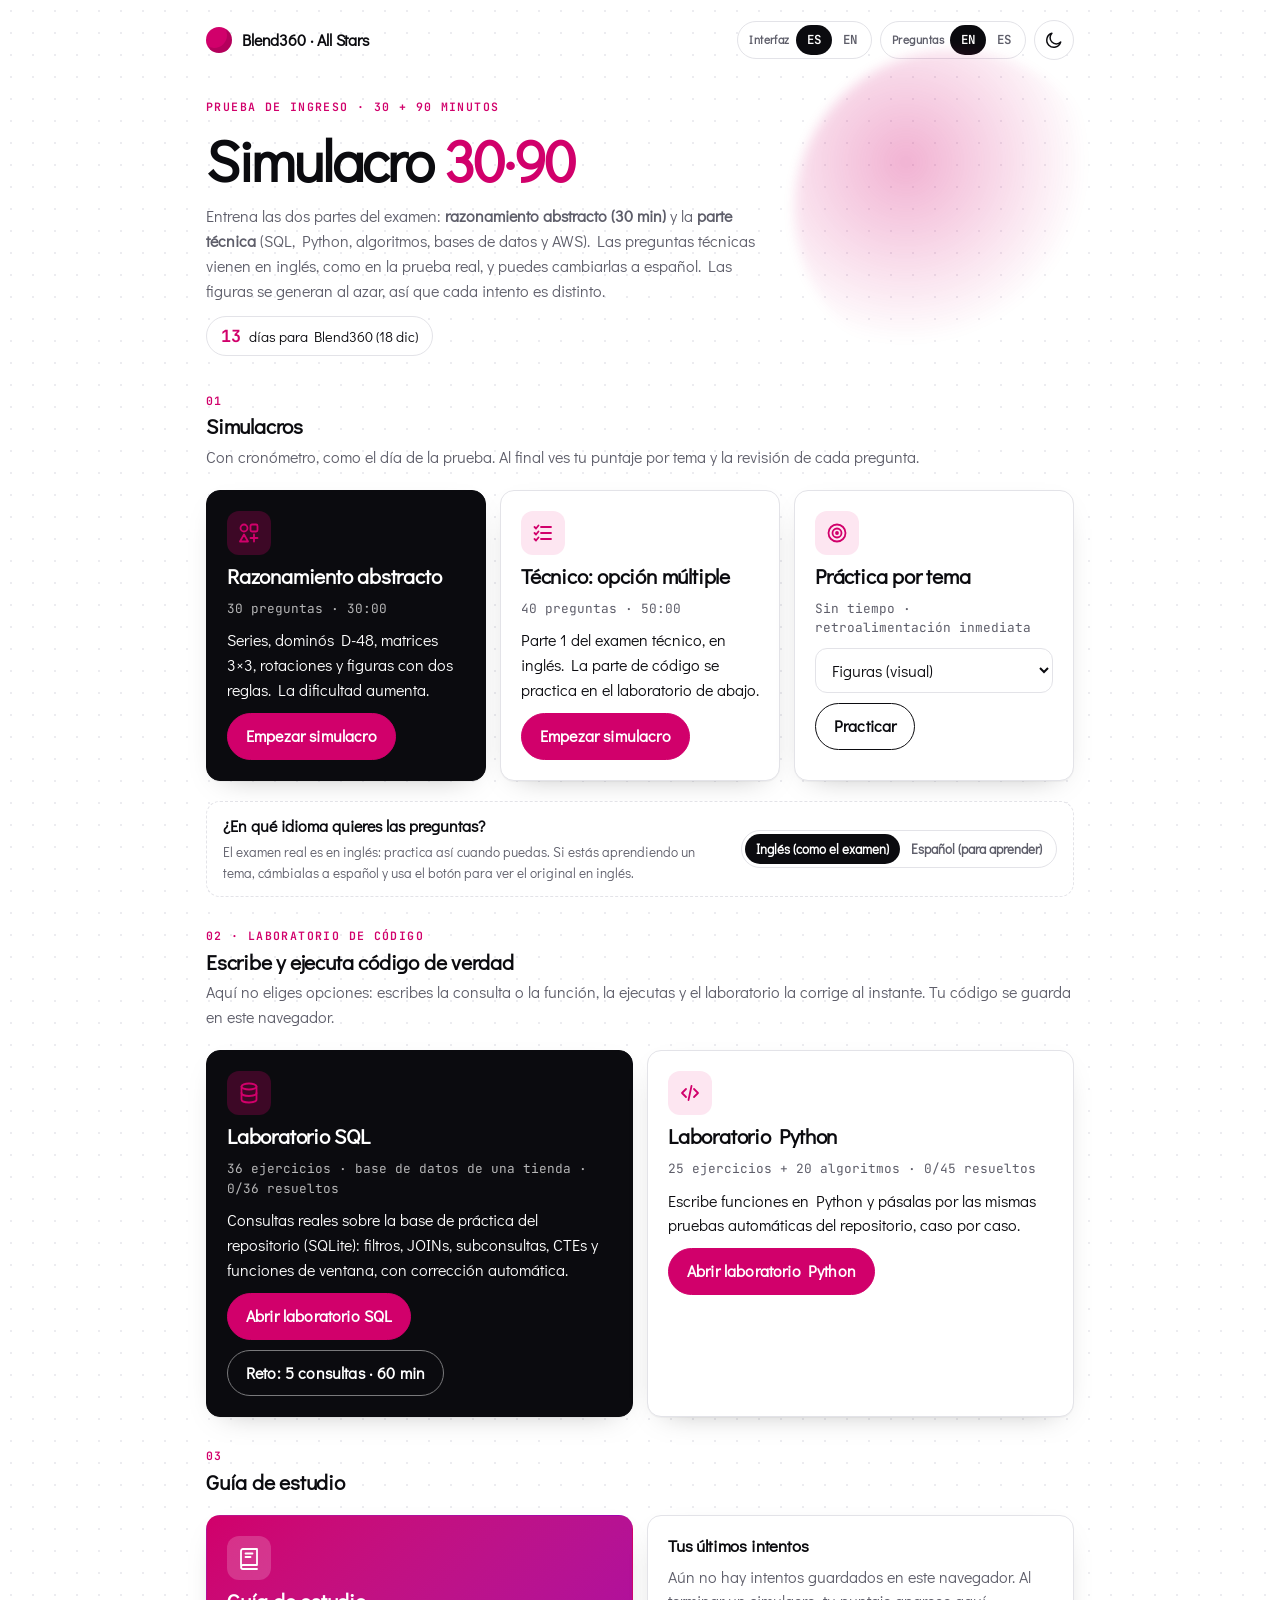
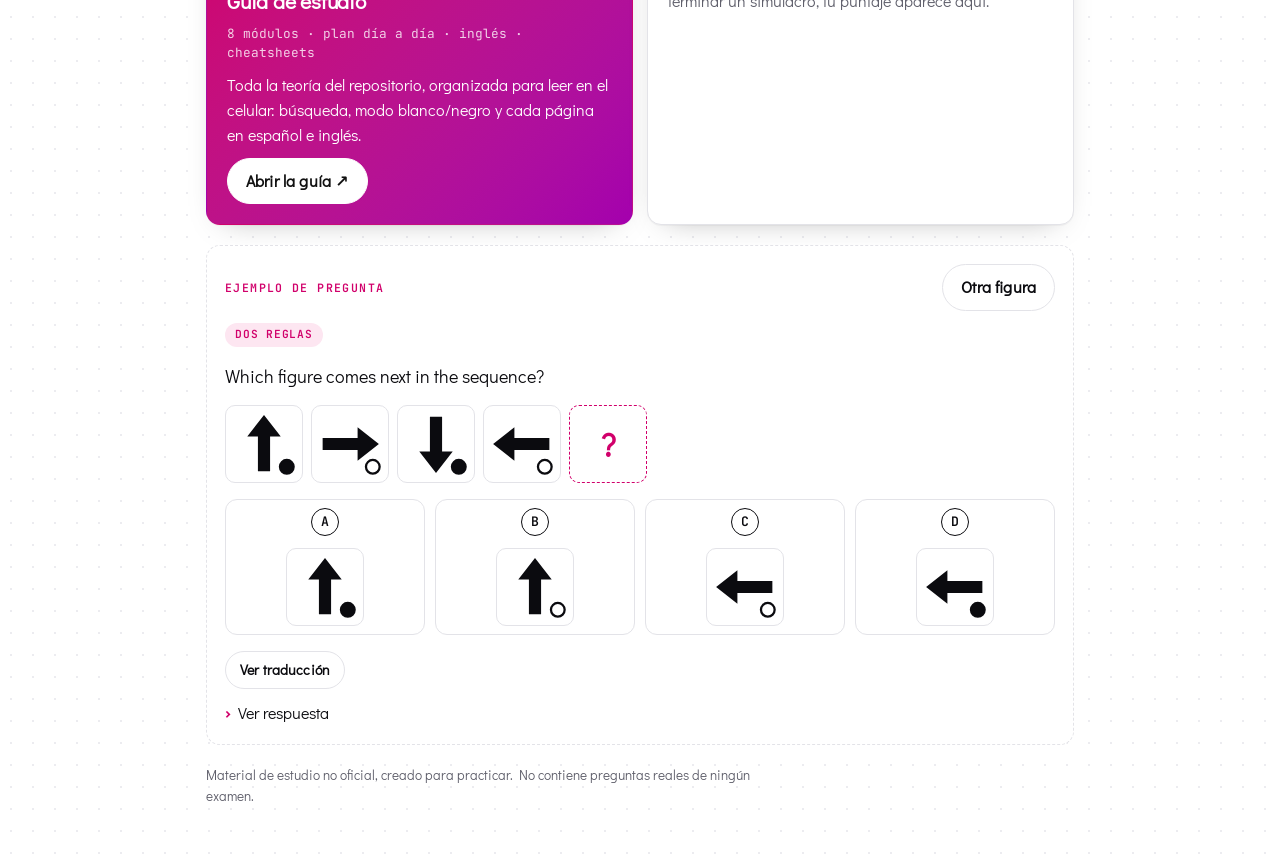
==== commit 86801655: "SQL lab: grade the result, not the way the query is written - Columns may come in any order or with " ====
--- a/simulator/index.html
+++ b/simulator/index.html
@@ -280,7 +280,7 @@
 </head>
 <body>
 <div id="app"></div>
-<script type="application/json" id="lab-data">{"sql":{"schema":"-- Practice database: online store (retail/marketing analytics style).\n-- Base de datos de práctica: tienda en línea (estilo retail/marketing analytics).\n-- SQLite 3.25+ (window functions / funciones de ventana). Create / Crear: python3 setup_db.py\n\nDROP TABLE IF EXISTS order_items;\nDROP TABLE IF EXISTS orders;\nDROP TABLE IF EXISTS products;\nDROP TABLE IF EXISTS customers;\nDROP TABLE IF EXISTS employees;\n\nCREATE TABLE customers (\n    customer_id  INTEGER PRIMARY KEY,\n    name         TEXT    NOT NULL,\n    email        TEXT    UNIQUE,\n    city         TEXT,                 -- may be NULL on purpose / puede ser NULL a propósito\n    country      TEXT    NOT NULL,\n    segment      TEXT    NOT NULL,     -- 'Consumer', 'Corporate', 'Small Business'\n    signup_date  DATE    NOT NULL\n);\n\nCREATE TABLE products (\n    product_id   INTEGER PRIMARY KEY,\n    name         TEXT    NOT NULL,\n    category     TEXT    NOT NULL,\n    price        REAL    NOT NULL CHECK (price > 0)\n);\n\nCREATE TABLE orders (\n    order_id     INTEGER PRIMARY KEY,\n    customer_id  INTEGER NOT NULL REFERENCES customers(customer_id),\n    order_date   DATE    NOT NULL,\n    status       TEXT    NOT NULL      -- 'delivered', 'shipped', 'cancelled'\n);\n\nCREATE TABLE order_items (\n    order_id     INTEGER NOT NULL REFERENCES orders(order_id),\n    product_id   INTEGER NOT NULL REFERENCES products(product_id),\n    quantity     INTEGER NOT NULL CHECK (quantity > 0),\n    unit_price   REAL    NOT NULL,\n    PRIMARY KEY (order_id, product_id)\n);\n\nCREATE TABLE employees (\n    emp_id       INTEGER PRIMARY KEY,\n    name         TEXT    NOT NULL,\n    department   TEXT    NOT NULL,\n    salary       INTEGER NOT NULL,\n    manager_id   INTEGER REFERENCES employees(emp_id),  -- NULL = no manager (CEO) / no tiene jefe\n    hire_date    DATE    NOT NULL\n);\n\nINSERT INTO customers VALUES\n (1,  'Ana Gómez',       'ana@mail.com',     'Bogotá',       'Colombia', 'Consumer',       '2024-01-15'),\n (2,  'Luis Pérez',      'luis@mail.com',    'Medellín',     'Colombia', 'Corporate',      '2024-02-03'),\n (3,  'María Ruiz',      'maria@mail.com',   'Cali',         'Colombia', 'Consumer',       '2024-02-20'),\n (4,  'John Smith',      'john@mail.com',    'Miami',        'USA',      'Small Business', '2024-03-11'),\n (5,  'Sofía Torres',    'sofia@mail.com',   'Bogotá',       'Colombia', 'Corporate',      '2024-03-25'),\n (6,  'Carlos Díaz',     'carlos@mail.com',  NULL,           'Colombia', 'Consumer',       '2024-04-02'),\n (7,  'Emily Brown',     'emily@mail.com',   'New York',     'USA',      'Consumer',       '2024-04-18'),\n (8,  'Pedro Castro',    'pedro@mail.com',   'Barranquilla', 'Colombia', 'Small Business', '2024-05-07'),\n (9,  'Laura Moreno',    'laura@mail.com',   'Lima',         'Peru',     'Consumer',       '2024-05-30'),\n (10, 'Diego Vargas',    NULL,               'Medellín',     'Colombia', 'Consumer',       '2024-06-12');\n\nINSERT INTO products VALUES\n (1, 'Laptop Pro 14',     'Electronics', 1200.00),\n (2, 'Wireless Mouse',    'Electronics',   25.00),\n (3, 'USB-C Hub',         'Electronics',   45.00),\n (4, 'Office Chair',      'Furniture',    180.00),\n (5, 'Standing Desk',     'Furniture',    350.00),\n (6, 'Notebook A5',       'Stationery',     4.50),\n (7, 'Gel Pens (x10)',    'Stationery',     8.00),\n (8, 'Monitor 27\"',       'Electronics',  300.00),\n (9, 'Desk Lamp',         'Furniture',     40.00);   -- product 9: never sold / nunca vendido\n\nINSERT INTO orders VALUES\n (101, 1, '2024-02-01', 'delivered'),\n (102, 2, '2024-02-14', 'delivered'),\n (103, 1, '2024-03-05', 'delivered'),\n (104, 3, '2024-03-18', 'cancelled'),\n (105, 4, '2024-04-02', 'delivered'),\n (106, 5, '2024-04-10', 'delivered'),\n (107, 2, '2024-04-22', 'shipped'),\n (108, 7, '2024-05-01', 'delivered'),\n (109, 1, '2024-05-15', 'delivered'),\n (110, 8, '2024-05-20', 'delivered'),\n (111, 5, '2024-06-03', 'delivered'),\n (112, 9, '2024-06-15', 'cancelled'),\n (113, 4, '2024-06-28', 'delivered'),\n (114, 2, '2024-07-04', 'delivered'),\n (115, 10,'2024-07-19', 'shipped');\n-- Customer 6 (Carlos) never bought anything / nunca ha comprado.\n\nINSERT INTO order_items VALUES\n (101, 1, 1, 1200.00),\n (101, 2, 2,   25.00),\n (102, 4, 3,  180.00),\n (102, 6, 10,   4.50),\n (103, 3, 1,   45.00),\n (104, 5, 1,  350.00),\n (105, 8, 2,  300.00),\n (105, 2, 2,   25.00),\n (106, 1, 2, 1150.00),   -- discounted price / precio con descuento\n (106, 5, 1,  350.00),\n (107, 7, 5,    8.00),\n (108, 6, 3,    4.50),\n (108, 7, 2,    8.00),\n (109, 8, 1,  300.00),\n (110, 4, 1,  180.00),\n (110, 3, 2,   45.00),\n (111, 2, 4,   25.00),\n (112, 1, 1, 1200.00),\n (113, 5, 2,  350.00),\n (114, 1, 1, 1200.00),\n (114, 8, 2,  290.00),\n (115, 6, 20,   4.50);\n\nINSERT INTO employees VALUES\n (1,  'Valentina Ríos',  'Executive',   25000, NULL, '2019-01-10'),\n (2,  'Andrés López',    'Data',        14000, 1,    '2020-03-01'),\n (3,  'Camila Herrera',  'Data',         9000, 2,    '2021-06-15'),\n (4,  'Julián Mejía',    'Data',         9000, 2,    '2022-01-20'),\n (5,  'Paula Ortiz',     'Data',         7000, 2,    '2023-08-01'),\n (6,  'Felipe Rojas',    'Engineering', 13000, 1,    '2020-05-12'),\n (7,  'Natalia Cruz',    'Engineering', 10000, 6,    '2021-09-30'),\n (8,  'Santiago Gil',    'Engineering',  8000, 6,    '2023-02-14'),\n (9,  'Isabel Suárez',   'Marketing',    9500, 1,    '2021-11-08'),\n (10, 'Mateo Ramírez',   'Marketing',    6000, 9,    '2024-04-01'),\n (11, 'Daniel Pardo',    'Engineering', 11000, 7,    '2022-07-01');  -- earns more than his manager (Natalia) / gana más que su jefa\n","items":[{"id":"1","n":1,"part":1,"parts":1,"level":"basic","title":{"en":"Filter and sort","es":"Filtrar y ordenar"},"q":"Write a query that returns the name and price of all products in the `Electronics` category, sorted from the most expensive to the cheapest.","es":"Escribe una consulta que devuelva el nombre y el precio de todos los productos de la categoría `Electronics`, ordenados del más caro al más barato.","sql":{"en":"SELECT name, price\nFROM products\nWHERE category = 'Electronics'\nORDER BY price DESC;","es":"SELECT name, price\nFROM products\nWHERE category = 'Electronics'\nORDER BY price DESC;"},"note":{"en":"","es":""}},{"id":"2","n":2,"part":1,"parts":1,"level":"basic","title":{"en":"Multiple conditions","es":"Varias condiciones"},"q":"List the name, city and signup date of customers from Colombia who signed up on or after March 1st, 2024.","es":"Lista el nombre, la ciudad y la fecha de registro de los clientes de Colombia que se registraron el 1 de marzo de 2024 o después.","sql":{"en":"SELECT name, city, signup_date\nFROM customers\nWHERE country = 'Colombia'\n  AND signup_date >= '2024-03-01'\nORDER BY signup_date;","es":"SELECT name, city, signup_date\nFROM customers\nWHERE country = 'Colombia'\n  AND signup_date >= '2024-03-01'\nORDER BY signup_date;"},"note":{"en":"Dates in ISO format (`YYYY-MM-DD`) can be compared as text.","es":"Las fechas en formato ISO (`YYYY-MM-DD`) se pueden comparar como texto."}},{"id":"3","n":3,"part":1,"parts":1,"level":"basic","title":{"en":"Missing values","es":"Valores faltantes"},"q":"Return the customers whose city is unknown (missing).","es":"Devuelve los clientes cuya ciudad es desconocida (falta el dato).","sql":{"en":"SELECT customer_id, name\nFROM customers\nWHERE city IS NULL;","es":"SELECT customer_id, name\nFROM customers\nWHERE city IS NULL;"},"note":{"en":"❌ `WHERE city = NULL` returns 0 rows.","es":"❌ `WHERE city = NULL` devuelve 0 filas."}},{"id":"4","n":4,"part":1,"parts":1,"level":"basic","title":{"en":"Count per group","es":"Contar por grupo"},"q":"How many customers are there in each country? Show the country with the most customers first.","es":"¿Cuántos clientes hay en cada país? Muestra primero el país con más clientes.","sql":{"en":"SELECT country, COUNT(*) AS customers\nFROM customers\nGROUP BY country\nORDER BY customers DESC;","es":"SELECT country, COUNT(*) AS customers\nFROM customers\nGROUP BY country\nORDER BY customers DESC;"},"note":{"en":"","es":""}},{"id":"5","n":5,"part":1,"parts":1,"level":"basic","title":{"en":"Pattern matching","es":"Búsqueda por patrón"},"q":"Find all the products whose name contains the word \"Desk\".","es":"Encuentra todos los productos cuyo nombre contiene la palabra \"Desk\".","sql":{"en":"SELECT product_id, name\nFROM products\nWHERE name LIKE '%Desk%';","es":"SELECT product_id, name\nFROM products\nWHERE name LIKE '%Desk%';"},"note":{"en":"","es":""}},{"id":"6","n":6,"part":1,"parts":1,"level":"basic","title":{"en":"Unique values","es":"Valores únicos"},"q":"Return the list of distinct order statuses, in alphabetical order.","es":"Devuelve la lista de estados de pedido distintos (sin repetir), en orden alfabético.","sql":{"en":"SELECT DISTINCT status\nFROM orders\nORDER BY status;","es":"SELECT DISTINCT status\nFROM orders\nORDER BY status;"},"note":{"en":"","es":""}},{"id":"7","n":7,"part":1,"parts":1,"level":"basic","title":{"en":"Total revenue","es":"Ingreso total"},"q":"Calculate the total revenue (quantity × unit price) of all orders that were NOT cancelled.","es":"Calcula el ingreso total (cantidad × precio unitario) de todos los pedidos que NO fueron cancelados.","sql":{"en":"SELECT SUM(oi.quantity * oi.unit_price) AS total_revenue\nFROM order_items oi\nJOIN orders o ON o.order_id = oi.order_id\nWHERE o.status <> 'cancelled';","es":"SELECT SUM(oi.quantity * oi.unit_price) AS total_revenue\nFROM order_items oi\nJOIN orders o ON o.order_id = oi.order_id\nWHERE o.status <> 'cancelled';"},"note":{"en":"Revenue is calculated with `unit_price` (what was actually charged), not with `products.price`.","es":"El ingreso se calcula con `unit_price` (lo que realmente se cobró), no con `products.price`."}},{"id":"8","n":8,"part":1,"parts":1,"level":"basic","title":{"en":"Count by status","es":"Conteo por estado"},"q":"Count how many orders there are for each status.","es":"Cuenta cuántos pedidos hay en cada estado.","sql":{"en":"SELECT status, COUNT(*) AS orders\nFROM orders\nGROUP BY status\nORDER BY orders DESC;","es":"SELECT status, COUNT(*) AS orders\nFROM orders\nGROUP BY status\nORDER BY orders DESC;"},"note":{"en":"","es":""}},{"id":"9","n":9,"part":1,"parts":1,"level":"basic","title":{"en":"HAVING","es":"HAVING"},"q":"Show the average salary of each department, rounded to 2 decimals, but only for departments whose average salary is greater than 8,000.","es":"Muestra el salario promedio de cada departamento, redondeado a 2 decimales, pero solo de los departamentos cuyo salario promedio es mayor que 8.000.","sql":{"en":"SELECT department, ROUND(AVG(salary), 2) AS avg_salary\nFROM employees\nGROUP BY department\nHAVING AVG(salary) > 8000\nORDER BY avg_salary DESC;","es":"SELECT department, ROUND(AVG(salary), 2) AS avg_salary\nFROM employees\nGROUP BY department\nHAVING AVG(salary) > 8000\nORDER BY avg_salary DESC;"},"note":{"en":"","es":""}},{"id":"10","n":10,"part":1,"parts":1,"level":"basic","title":{"en":"Revenue by category","es":"Ingreso por categoría"},"q":"Calculate the revenue of each product category (excluding cancelled orders), from highest to lowest.","es":"Calcula el ingreso de cada categoría de producto (sin contar los pedidos cancelados), de mayor a menor.","sql":{"en":"SELECT p.category, SUM(oi.quantity * oi.unit_price) AS revenue\nFROM order_items oi\nJOIN products p ON p.product_id = oi.product_id\nJOIN orders   o ON o.order_id   = oi.order_id\nWHERE o.status <> 'cancelled'\nGROUP BY p.category\nORDER BY revenue DESC;","es":"SELECT p.category, SUM(oi.quantity * oi.unit_price) AS revenue\nFROM order_items oi\nJOIN products p ON p.product_id = oi.product_id\nJOIN orders   o ON o.order_id   = oi.order_id\nWHERE o.status <> 'cancelled'\nGROUP BY p.category\nORDER BY revenue DESC;"},"note":{"en":"","es":""}},{"id":"11","n":11,"part":1,"parts":1,"level":"joins","title":{"en":"INNER JOIN","es":"INNER JOIN"},"q":"List every order with its id, date, status and the name of the customer who placed it. Sort by date.","es":"Lista cada pedido con su id, fecha, estado y el nombre del cliente que lo hizo. Ordena por fecha.","sql":{"en":"SELECT o.order_id, o.order_date, o.status, c.name\nFROM orders o\nJOIN customers c ON c.customer_id = o.customer_id\nORDER BY o.order_date;","es":"SELECT o.order_id, o.order_date, o.status, c.name\nFROM orders o\nJOIN customers c ON c.customer_id = o.customer_id\nORDER BY o.order_date;"},"note":{"en":"","es":""}},{"id":"12","n":12,"part":1,"parts":1,"level":"joins","title":{"en":"Customers without orders","es":"Clientes sin pedidos"},"q":"Find the customers who have never placed an order.","es":"Encuentra los clientes que nunca han hecho un pedido.","sql":{"en":"SELECT c.customer_id, c.name\nFROM customers c\nLEFT JOIN orders o ON o.customer_id = c.customer_id\nWHERE o.order_id IS NULL;","es":"SELECT c.customer_id, c.name\nFROM customers c\nLEFT JOIN orders o ON o.customer_id = c.customer_id\nWHERE o.order_id IS NULL;"},"note":{"en":"**Anti-join** pattern. Alternative: `WHERE NOT EXISTS (SELECT 1 FROM orders o WHERE o.customer_id = c.customer_id)`.","es":"Patrón **anti-join**. Alternativa: `WHERE NOT EXISTS (SELECT 1 FROM orders o WHERE o.customer_id = c.customer_id)`."}},{"id":"13","n":13,"part":1,"parts":1,"level":"joins","title":{"en":"Products never sold","es":"Productos nunca vendidos"},"q":"Which products have never been sold? Use `NOT EXISTS`.","es":"¿Qué productos nunca se han vendido? Usa `NOT EXISTS`.","sql":{"en":"SELECT p.product_id, p.name\nFROM products p\nWHERE NOT EXISTS (\n    SELECT 1 FROM order_items oi WHERE oi.product_id = p.product_id\n);","es":"SELECT p.product_id, p.name\nFROM products p\nWHERE NOT EXISTS (\n    SELECT 1 FROM order_items oi WHERE oi.product_id = p.product_id\n);"},"note":{"en":"","es":""}},{"id":"14","n":14,"part":1,"parts":1,"level":"joins","title":{"en":"Self join","es":"Self join"},"q":"Show each employee's name together with their manager's name. Employees without a manager must also appear.","es":"Muestra el nombre de cada empleado junto con el nombre de su jefe. Los empleados sin jefe también deben aparecer.","sql":{"en":"SELECT e.name AS employee, m.name AS manager\nFROM employees e\nLEFT JOIN employees m ON m.emp_id = e.manager_id\nORDER BY e.emp_id;","es":"SELECT e.name AS employee, m.name AS manager\nFROM employees e\nLEFT JOIN employees m ON m.emp_id = e.manager_id\nORDER BY e.emp_id;"},"note":{"en":"With an `INNER JOIN` the CEO would disappear (her `manager_id` is NULL).","es":"Con `INNER JOIN` desaparecería la CEO (su `manager_id` es NULL)."}},{"id":"15","n":15,"part":1,"parts":1,"level":"joins","title":{"en":"Earning more than the manager","es":"Ganar más que el jefe"},"q":"Find the employees who earn more than their direct manager.","es":"Encuentra los empleados que ganan más que su jefe directo.","sql":{"en":"SELECT e.name AS employee, e.salary, m.name AS manager, m.salary AS manager_salary\nFROM employees e\nJOIN employees m ON m.emp_id = e.manager_id\nWHERE e.salary > m.salary;","es":"SELECT e.name AS employee, e.salary, m.name AS manager, m.salary AS manager_salary\nFROM employees e\nJOIN employees m ON m.emp_id = e.manager_id\nWHERE e.salary > m.salary;"},"note":{"en":"","es":""}},{"id":"16","n":16,"part":1,"parts":1,"level":"joins","title":{"en":"Spend per customer (including zero)","es":"Gasto por cliente (incluido el cero)"},"q":"For every customer, show the total amount spent on non-cancelled orders. Customers with no purchases must appear with 0.","es":"Para cada cliente, muestra el monto total gastado en pedidos no cancelados. Los clientes sin compras deben aparecer con 0.","sql":{"en":"SELECT c.name,\n       COALESCE(SUM(oi.quantity * oi.unit_price), 0) AS total_spent\nFROM customers c\nLEFT JOIN orders o\n       ON o.customer_id = c.customer_id\n      AND o.status <> 'cancelled'          -- the filter goes in the ON so no customer is lost\nLEFT JOIN order_items oi ON oi.order_id = o.order_id\nGROUP BY c.customer_id, c.name\nORDER BY total_spent DESC, c.name;","es":"SELECT c.name,\n       COALESCE(SUM(oi.quantity * oi.unit_price), 0) AS total_spent\nFROM customers c\nLEFT JOIN orders o\n       ON o.customer_id = c.customer_id\n      AND o.status <> 'cancelled'          -- el filtro va en el ON para no perder clientes\nLEFT JOIN order_items oi ON oi.order_id = o.order_id\nGROUP BY c.customer_id, c.name\nORDER BY total_spent DESC, c.name;"},"note":{"en":"María and Laura only have cancelled orders → they show 0, just like Carlos.","es":"María y Laura solo tienen pedidos cancelados → salen con 0, igual que Carlos."}},{"id":"17","n":17,"part":1,"parts":1,"level":"joins","title":{"en":"Above the average","es":"Mayor que el promedio"},"q":"List the products whose price is greater than the average price of all products.","es":"Lista los productos cuyo precio es mayor que el precio promedio de todos los productos.","sql":{"en":"SELECT name, price\nFROM products\nWHERE price > (SELECT AVG(price) FROM products)\nORDER BY price DESC;","es":"SELECT name, price\nFROM products\nWHERE price > (SELECT AVG(price) FROM products)\nORDER BY price DESC;"},"note":{"en":"","es":""}},{"id":"18","n":18,"part":1,"parts":1,"level":"joins","title":{"en":"Correlated subquery","es":"Subconsulta correlacionada"},"q":"Find the employees who earn more than the average salary of their own department.","es":"Encuentra los empleados que ganan más que el salario promedio de su propio departamento.","sql":{"en":"SELECT e.name, e.department, e.salary\nFROM employees e\nWHERE e.salary > (\n    SELECT AVG(x.salary) FROM employees x WHERE x.department = e.department\n)\nORDER BY e.department, e.salary DESC;","es":"SELECT e.name, e.department, e.salary\nFROM employees e\nWHERE e.salary > (\n    SELECT AVG(x.salary) FROM employees x WHERE x.department = e.department\n)\nORDER BY e.department, e.salary DESC;"},"note":{"en":"","es":""}},{"id":"19","n":19,"part":1,"parts":1,"level":"joins","title":{"en":"Second highest salary","es":"Segundo salario más alto"},"q":"Return the second highest distinct salary in the company.","es":"Devuelve el segundo salario distinto más alto de la empresa.","sql":{"en":"SELECT MAX(salary) AS second_highest\nFROM employees\nWHERE salary < (SELECT MAX(salary) FROM employees);","es":"SELECT MAX(salary) AS second_highest\nFROM employees\nWHERE salary < (SELECT MAX(salary) FROM employees);"},"note":{"en":"Alternatives: `SELECT DISTINCT salary FROM employees ORDER BY salary DESC LIMIT 1 OFFSET 1;` or `DENSE_RANK() = 2`. For the \"Nth\" value, the `DENSE_RANK` version is the most general.","es":"Alternativas: `SELECT DISTINCT salary FROM employees ORDER BY salary DESC LIMIT 1 OFFSET 1;` o `DENSE_RANK() = 2`. Para el \"N-ésimo\", la de `DENSE_RANK` es la más general."}},{"id":"20","n":20,"part":1,"parts":1,"level":"joins","title":{"en":"Best customer (CTE)","es":"Mejor cliente (CTE)"},"q":"Using a CTE, find the customer who spent the most on non-cancelled orders.","es":"Usando una CTE, encuentra el cliente que más gastó en pedidos no cancelados.","sql":{"en":"WITH spend AS (\n    SELECT o.customer_id, SUM(oi.quantity * oi.unit_price) AS total\n    FROM orders o\n    JOIN order_items oi ON oi.order_id = o.order_id\n    WHERE o.status <> 'cancelled'\n    GROUP BY o.customer_id\n)\nSELECT c.name, s.total\nFROM spend s\nJOIN customers c ON c.customer_id = s.customer_id\nWHERE s.total = (SELECT MAX(total) FROM spend);","es":"WITH spend AS (\n    SELECT o.customer_id, SUM(oi.quantity * oi.unit_price) AS total\n    FROM orders o\n    JOIN order_items oi ON oi.order_id = o.order_id\n    WHERE o.status <> 'cancelled'\n    GROUP BY o.customer_id\n)\nSELECT c.name, s.total\nFROM spend s\nJOIN customers c ON c.customer_id = s.customer_id\nWHERE s.total = (SELECT MAX(total) FROM spend);"},"note":{"en":"With `WHERE total = MAX` (instead of `ORDER BY ... LIMIT 1`) you return **all** tied customers.","es":"Con `WHERE total = MAX` (y no con `ORDER BY ... LIMIT 1`) devuelves **todos** los empatados."}},{"id":"21","n":21,"part":1,"parts":1,"level":"joins","title":{"en":"Average order value","es":"Ticket promedio"},"q":"What is the average order value (AOV) of non-cancelled orders? Round to 2 decimals.","es":"¿Cuál es el valor promedio por pedido (AOV, «average order value») de los pedidos no cancelados? Redondea a 2 decimales.","sql":{"en":"WITH order_totals AS (\n    SELECT o.order_id, SUM(oi.quantity * oi.unit_price) AS total\n    FROM orders o\n    JOIN order_items oi ON oi.order_id = o.order_id\n    WHERE o.status <> 'cancelled'\n    GROUP BY o.order_id\n)\nSELECT COUNT(*) AS orders, ROUND(AVG(total), 2) AS avg_order_value\nFROM order_totals;","es":"WITH order_totals AS (\n    SELECT o.order_id, SUM(oi.quantity * oi.unit_price) AS total\n    FROM orders o\n    JOIN order_items oi ON oi.order_id = o.order_id\n    WHERE o.status <> 'cancelled'\n    GROUP BY o.order_id\n)\nSELECT COUNT(*) AS orders, ROUND(AVG(total), 2) AS avg_order_value\nFROM order_totals;"},"note":{"en":"⚠️ `AVG(quantity * unit_price)` directly on `order_items` gives the average **per line**, not per order. First sum per order, then average.","es":"⚠️ `AVG(quantity * unit_price)` directamente sobre `order_items` da el promedio **por línea**, no por pedido. Primero se suma por pedido y después se promedia."}},{"id":"22","n":22,"part":1,"parts":1,"level":"windows","title":{"en":"Price buckets","es":"Rangos de precio"},"q":"Classify each product as `High` (price ≥ 300), `Medium` (40 ≤ price < 300) or `Low` (price < 40).","es":"Clasifica cada producto como `High` (precio ≥ 300), `Medium` (40 ≤ precio < 300) o `Low` (precio < 40).","sql":{"en":"SELECT name, price,\n       CASE\n           WHEN price >= 300 THEN 'High'\n           WHEN price >= 40  THEN 'Medium'\n           ELSE 'Low'\n       END AS price_bucket\nFROM products\nORDER BY price DESC;","es":"SELECT name, price,\n       CASE\n           WHEN price >= 300 THEN 'High'\n           WHEN price >= 40  THEN 'Medium'\n           ELSE 'Low'\n       END AS price_bucket\nFROM products\nORDER BY price DESC;"},"note":{"en":"`CASE` is evaluated in order and stops at the **first** true `WHEN`.","es":"El `CASE` se evalúa en orden y se detiene en el **primer** `WHEN` verdadero."}},{"id":"23","n":23,"part":1,"parts":1,"level":"windows","title":{"en":"Conditional aggregation","es":"Agregación condicional"},"q":"In a single row, show the number of delivered, shipped and cancelled orders, and the cancellation rate as a percentage (1 decimal).","es":"En una sola fila, muestra el número de pedidos entregados (delivered), enviados (shipped) y cancelados (cancelled), y la tasa de cancelación en porcentaje (1 decimal).","sql":{"en":"SELECT\n    SUM(CASE WHEN status = 'delivered' THEN 1 ELSE 0 END) AS delivered,\n    SUM(CASE WHEN status = 'shipped'   THEN 1 ELSE 0 END) AS shipped,\n    SUM(CASE WHEN status = 'cancelled' THEN 1 ELSE 0 END) AS cancelled,\n    ROUND(100.0 * SUM(CASE WHEN status = 'cancelled' THEN 1 ELSE 0 END) / COUNT(*), 1) AS cancel_rate_pct\nFROM orders;","es":"SELECT\n    SUM(CASE WHEN status = 'delivered' THEN 1 ELSE 0 END) AS delivered,\n    SUM(CASE WHEN status = 'shipped'   THEN 1 ELSE 0 END) AS shipped,\n    SUM(CASE WHEN status = 'cancelled' THEN 1 ELSE 0 END) AS cancelled,\n    ROUND(100.0 * SUM(CASE WHEN status = 'cancelled' THEN 1 ELSE 0 END) / COUNT(*), 1) AS cancel_rate_pct\nFROM orders;"},"note":{"en":"","es":""}},{"id":"24","n":24,"part":1,"parts":1,"level":"windows","title":{"en":"Customer segmentation","es":"Segmentación de clientes"},"q":"Label each customer according to their number of orders (any status): 0 → `No orders`, 1 → `New`, 2 or more → `Returning`.","es":"Etiqueta a cada cliente según su número de pedidos (en cualquier estado): 0 → `No orders`, 1 → `New`, 2 o más → `Returning`.","sql":{"en":"SELECT c.name,\n       COUNT(o.order_id) AS orders,\n       CASE\n           WHEN COUNT(o.order_id) = 0 THEN 'No orders'\n           WHEN COUNT(o.order_id) = 1 THEN 'New'\n           ELSE 'Returning'\n       END AS label\nFROM customers c\nLEFT JOIN orders o ON o.customer_id = c.customer_id\nGROUP BY c.customer_id, c.name\nORDER BY orders DESC, c.name;","es":"SELECT c.name,\n       COUNT(o.order_id) AS orders,\n       CASE\n           WHEN COUNT(o.order_id) = 0 THEN 'No orders'\n           WHEN COUNT(o.order_id) = 1 THEN 'New'\n           ELSE 'Returning'\n       END AS label\nFROM customers c\nLEFT JOIN orders o ON o.customer_id = c.customer_id\nGROUP BY c.customer_id, c.name\nORDER BY orders DESC, c.name;"},"note":{"en":"`COUNT(o.order_id)` (not `COUNT(*)`) so the customer without orders counts as 0, not 1.","es":"`COUNT(o.order_id)` (y no `COUNT(*)`) para que el cliente sin pedidos cuente 0 y no 1."}},{"id":"25","n":25,"part":1,"parts":1,"level":"windows","title":{"en":"Ranking functions","es":"Funciones de ranking"},"q":"Rank employees by salary (highest first) within each department using `ROW_NUMBER`, `RANK` and `DENSE_RANK`.","es":"Ordena a los empleados por salario (el más alto primero) dentro de cada departamento usando `ROW_NUMBER`, `RANK` y `DENSE_RANK`.","sql":{"en":"SELECT department, name, salary,\n       ROW_NUMBER() OVER (PARTITION BY department ORDER BY salary DESC, name) AS row_num,\n       RANK()       OVER (PARTITION BY department ORDER BY salary DESC)       AS rnk,\n       DENSE_RANK() OVER (PARTITION BY department ORDER BY salary DESC)       AS dense_rnk\nFROM employees\nORDER BY department, salary DESC, name;","es":"SELECT department, name, salary,\n       ROW_NUMBER() OVER (PARTITION BY department ORDER BY salary DESC, name) AS row_num,\n       RANK()       OVER (PARTITION BY department ORDER BY salary DESC)       AS rnk,\n       DENSE_RANK() OVER (PARTITION BY department ORDER BY salary DESC)       AS dense_rnk\nFROM employees\nORDER BY department, salary DESC, name;"},"note":{"en":"Look at Data: Camila and Julián tie at 9000 → `RANK` jumps to 4 and `DENSE_RANK` continues with 3.","es":"Fíjate en Data: Camila y Julián empatan con 9000 → `RANK` salta al 4 y `DENSE_RANK` sigue con el 3."}},{"id":"26","n":26,"part":1,"parts":1,"level":"windows","title":{"en":"Top earner per department","es":"Mejor pagado por departamento"},"q":"Return the highest-paid employee(s) of each department.","es":"Devuelve el empleado (o los empleados) mejor pagado(s) de cada departamento.","sql":{"en":"WITH ranked AS (\n    SELECT department, name, salary,\n           DENSE_RANK() OVER (PARTITION BY department ORDER BY salary DESC) AS rk\n    FROM employees\n)\nSELECT department, name, salary\nFROM ranked\nWHERE rk = 1\nORDER BY department;","es":"WITH ranked AS (\n    SELECT department, name, salary,\n           DENSE_RANK() OVER (PARTITION BY department ORDER BY salary DESC) AS rk\n    FROM employees\n)\nSELECT department, name, salary\nFROM ranked\nWHERE rk = 1\nORDER BY department;"},"note":{"en":"","es":""}},{"id":"27","n":27,"part":1,"parts":1,"level":"windows","title":{"en":"Running total","es":"Total acumulado"},"q":"For each non-cancelled order, show its date, its total and the running (cumulative) revenue ordered by date.","es":"Para cada pedido no cancelado, muestra su fecha, su total y el ingreso acumulado ordenado por fecha.","sql":{"en":"WITH order_totals AS (\n    SELECT o.order_id, o.order_date, SUM(oi.quantity * oi.unit_price) AS total\n    FROM orders o\n    JOIN order_items oi ON oi.order_id = o.order_id\n    WHERE o.status <> 'cancelled'\n    GROUP BY o.order_id, o.order_date\n)\nSELECT order_id, order_date, total,\n       SUM(total) OVER (ORDER BY order_date, order_id) AS running_revenue\nFROM order_totals\nORDER BY order_date, order_id;","es":"WITH order_totals AS (\n    SELECT o.order_id, o.order_date, SUM(oi.quantity * oi.unit_price) AS total\n    FROM orders o\n    JOIN order_items oi ON oi.order_id = o.order_id\n    WHERE o.status <> 'cancelled'\n    GROUP BY o.order_id, o.order_date\n)\nSELECT order_id, order_date, total,\n       SUM(total) OVER (ORDER BY order_date, order_id) AS running_revenue\nFROM order_totals\nORDER BY order_date, order_id;"},"note":{"en":"","es":""}},{"id":"28","n":28,"part":1,"parts":1,"level":"windows","title":{"en":"Month-over-month growth","es":"Crecimiento mes a mes"},"q":"Calculate the revenue of each month (non-cancelled orders), the previous month's revenue and the month-over-month growth percentage (1 decimal).","es":"Calcula el ingreso de cada mes (pedidos no cancelados), el ingreso del mes anterior y el porcentaje de crecimiento mes a mes (1 decimal).","sql":{"en":"WITH monthly AS (\n    SELECT strftime('%Y-%m', o.order_date) AS month,\n           SUM(oi.quantity * oi.unit_price) AS revenue\n    FROM orders o\n    JOIN order_items oi ON oi.order_id = o.order_id\n    WHERE o.status <> 'cancelled'\n    GROUP BY month\n)\nSELECT month, revenue,\n       LAG(revenue) OVER (ORDER BY month) AS prev_revenue,\n       ROUND(100.0 * (revenue - LAG(revenue) OVER (ORDER BY month))\n             / LAG(revenue) OVER (ORDER BY month), 1) AS mom_growth_pct\nFROM monthly\nORDER BY month;","es":"WITH monthly AS (\n    SELECT strftime('%Y-%m', o.order_date) AS month,\n           SUM(oi.quantity * oi.unit_price) AS revenue\n    FROM orders o\n    JOIN order_items oi ON oi.order_id = o.order_id\n    WHERE o.status <> 'cancelled'\n    GROUP BY month\n)\nSELECT month, revenue,\n       LAG(revenue) OVER (ORDER BY month) AS prev_revenue,\n       ROUND(100.0 * (revenue - LAG(revenue) OVER (ORDER BY month))\n             / LAG(revenue) OVER (ORDER BY month), 1) AS mom_growth_pct\nFROM monthly\nORDER BY month;"},"note":{"en":"In PostgreSQL: `DATE_TRUNC('month', order_date)`. The first month is `NULL` because there is no previous month.","es":"En PostgreSQL: `DATE_TRUNC('month', order_date)`. El primer mes tiene `NULL` porque no hay mes anterior."}},{"id":"29","n":29,"part":1,"parts":1,"level":"windows","title":{"en":"Share of total","es":"Participación sobre el total"},"q":"For each category, show its revenue (non-cancelled orders) and its percentage of the total revenue (1 decimal).","es":"Para cada categoría, muestra su ingreso (pedidos no cancelados) y su porcentaje del ingreso total (1 decimal).","sql":{"en":"WITH cat AS (\n    SELECT p.category, SUM(oi.quantity * oi.unit_price) AS revenue\n    FROM order_items oi\n    JOIN products p ON p.product_id = oi.product_id\n    JOIN orders   o ON o.order_id   = oi.order_id\n    WHERE o.status <> 'cancelled'\n    GROUP BY p.category\n)\nSELECT category, revenue,\n       ROUND(100.0 * revenue / SUM(revenue) OVER (), 1) AS pct_of_total\nFROM cat\nORDER BY revenue DESC;","es":"WITH cat AS (\n    SELECT p.category, SUM(oi.quantity * oi.unit_price) AS revenue\n    FROM order_items oi\n    JOIN products p ON p.product_id = oi.product_id\n    JOIN orders   o ON o.order_id   = oi.order_id\n    WHERE o.status <> 'cancelled'\n    GROUP BY p.category\n)\nSELECT category, revenue,\n       ROUND(100.0 * revenue / SUM(revenue) OVER (), 1) AS pct_of_total\nFROM cat\nORDER BY revenue DESC;"},"note":{"en":"An empty `OVER ()` = the window is the **whole** result.","es":"`OVER ()` vacío = la ventana es **todo** el resultado."}},{"id":"30","n":30,"part":1,"parts":1,"level":"windows","title":{"en":"Days between orders","es":"Días entre pedidos"},"q":"For each order, show the customer, the order date, the date of that customer's previous order and the number of days between them.","es":"Para cada pedido, muestra el cliente, la fecha del pedido, la fecha del pedido anterior de ese mismo cliente y el número de días entre los dos.","sql":{"en":"SELECT customer_id, order_id, order_date,\n       LAG(order_date) OVER w AS prev_order_date,\n       CAST(julianday(order_date) - julianday(LAG(order_date) OVER w) AS INTEGER) AS days_since_prev\nFROM orders\nWINDOW w AS (PARTITION BY customer_id ORDER BY order_date)\nORDER BY customer_id, order_date;","es":"SELECT customer_id, order_id, order_date,\n       LAG(order_date) OVER w AS prev_order_date,\n       CAST(julianday(order_date) - julianday(LAG(order_date) OVER w) AS INTEGER) AS days_since_prev\nFROM orders\nWINDOW w AS (PARTITION BY customer_id ORDER BY order_date)\nORDER BY customer_id, order_date;"},"note":{"en":"`WINDOW w AS (...)` defines the window only once (SQLite, PostgreSQL and MySQL 8 support it).","es":"`WINDOW w AS (...)` define la ventana una sola vez (SQLite, PostgreSQL y MySQL 8 lo soportan)."}},{"id":"31","n":31,"part":1,"parts":1,"level":"windows","title":{"en":"First order per customer","es":"Primer pedido de cada cliente"},"q":"Return the first order (id and date) of every customer who has ordered.","es":"Devuelve el primer pedido (id y fecha) de cada cliente que ha hecho pedidos.","sql":{"en":"WITH numbered AS (\n    SELECT customer_id, order_id, order_date,\n           ROW_NUMBER() OVER (PARTITION BY customer_id ORDER BY order_date) AS rn\n    FROM orders\n)\nSELECT customer_id, order_id, order_date\nFROM numbered\nWHERE rn = 1\nORDER BY customer_id;","es":"WITH numbered AS (\n    SELECT customer_id, order_id, order_date,\n           ROW_NUMBER() OVER (PARTITION BY customer_id ORDER BY order_date) AS rn\n    FROM orders\n)\nSELECT customer_id, order_id, order_date\nFROM numbered\nWHERE rn = 1\nORDER BY customer_id;"},"note":{"en":"","es":""}},{"id":"32","n":32,"part":1,"parts":1,"level":"windows","title":{"en":"Top 2 products per category","es":"Top 2 productos por categoría"},"q":"For each category, return the 2 products with the most units sold (non-cancelled orders).","es":"Para cada categoría, devuelve los 2 productos con más unidades vendidas (pedidos no cancelados).","sql":{"en":"WITH units AS (\n    SELECT p.category, p.name, SUM(oi.quantity) AS units_sold\n    FROM order_items oi\n    JOIN products p ON p.product_id = oi.product_id\n    JOIN orders   o ON o.order_id   = oi.order_id\n    WHERE o.status <> 'cancelled'\n    GROUP BY p.category, p.name\n),\nranked AS (\n    SELECT *, ROW_NUMBER() OVER (PARTITION BY category ORDER BY units_sold DESC, name) AS rn\n    FROM units\n)\nSELECT category, name, units_sold\nFROM ranked\nWHERE rn <= 2\nORDER BY category, rn;","es":"WITH units AS (\n    SELECT p.category, p.name, SUM(oi.quantity) AS units_sold\n    FROM order_items oi\n    JOIN products p ON p.product_id = oi.product_id\n    JOIN orders   o ON o.order_id   = oi.order_id\n    WHERE o.status <> 'cancelled'\n    GROUP BY p.category, p.name\n),\nranked AS (\n    SELECT *, ROW_NUMBER() OVER (PARTITION BY category ORDER BY units_sold DESC, name) AS rn\n    FROM units\n)\nSELECT category, name, units_sold\nFROM ranked\nWHERE rn <= 2\nORDER BY category, rn;"},"note":{"en":"","es":""}},{"id":"33","n":33,"part":1,"parts":1,"level":"challenge","title":{"en":"Duplicates","es":"Duplicados"},"q":"Find the salary values that are shared by more than one employee, and how many employees have each one.","es":"Encuentra los valores de salario que comparten varios empleados, y cuántos empleados tienen cada uno.","sql":{"en":"SELECT salary, COUNT(*) AS employees\nFROM employees\nGROUP BY salary\nHAVING COUNT(*) > 1;","es":"SELECT salary, COUNT(*) AS employees\nFROM employees\nGROUP BY salary\nHAVING COUNT(*) > 1;"},"note":{"en":"The same pattern finds duplicated emails or records: `GROUP BY <columns> HAVING COUNT(*) > 1`.","es":"El mismo patrón sirve para encontrar emails o registros duplicados: `GROUP BY <columnas> HAVING COUNT(*) > 1`."}},{"id":"34","n":34,"part":1,"parts":1,"level":"challenge","title":{"en":"Cross-category buyers","es":"Compradores de dos categorías"},"q":"Find the customers who bought products from BOTH the `Electronics` and the `Furniture` categories (non-cancelled orders).","es":"Encuentra los clientes que compraron productos de AMBAS categorías, `Electronics` y `Furniture` (pedidos no cancelados).","sql":{"en":"SELECT c.name\nFROM customers c\nJOIN orders o       ON o.customer_id = c.customer_id\nJOIN order_items oi ON oi.order_id   = o.order_id\nJOIN products p     ON p.product_id  = oi.product_id\nWHERE o.status <> 'cancelled'\n  AND p.category IN ('Electronics', 'Furniture')\nGROUP BY c.customer_id, c.name\nHAVING COUNT(DISTINCT p.category) = 2\nORDER BY c.name;","es":"SELECT c.name\nFROM customers c\nJOIN orders o       ON o.customer_id = c.customer_id\nJOIN order_items oi ON oi.order_id   = o.order_id\nJOIN products p     ON p.product_id  = oi.product_id\nWHERE o.status <> 'cancelled'\n  AND p.category IN ('Electronics', 'Furniture')\nGROUP BY c.customer_id, c.name\nHAVING COUNT(DISTINCT p.category) = 2\nORDER BY c.name;"},"note":{"en":"❌ `WHERE category = 'Electronics' AND category = 'Furniture'` is never true: a **row** cannot have two categories. The \"both\" condition is evaluated per **group** with `HAVING`. Alternative: `INTERSECT`.","es":"❌ `WHERE category = 'Electronics' AND category = 'Furniture'` nunca es verdadero: una **fila** no puede tener dos categorías. La condición \"ambas\" se evalúa por **grupo** con `HAVING`. Alternativa: `INTERSECT`."}},{"id":"35-1","n":35,"part":1,"parts":2,"level":"challenge","title":{"en":"Signup-to-purchase conversion","es":"Conversión de registro a compra"},"q":"For each customer, compute the number of days between signup and their first order (any status). Then, in a second query, calculate what percentage of ALL customers placed their first order within 30 days of signing up.","es":"Para cada cliente, calcula el número de días entre su registro y su primer pedido (en cualquier estado). Luego, en una segunda consulta, calcula qué porcentaje de TODOS los clientes hizo su primer pedido dentro de los 30 días siguientes a su registro.","sql":{"en":"WITH first_order AS (\n    SELECT customer_id, MIN(order_date) AS first_order_date\n    FROM orders\n    GROUP BY customer_id\n)\nSELECT c.name, c.signup_date, f.first_order_date,\n       CAST(julianday(f.first_order_date) - julianday(c.signup_date) AS INTEGER) AS days_to_first_order\nFROM customers c\nLEFT JOIN first_order f ON f.customer_id = c.customer_id\nORDER BY c.customer_id;","es":"WITH first_order AS (\n    SELECT customer_id, MIN(order_date) AS first_order_date\n    FROM orders\n    GROUP BY customer_id\n)\nSELECT c.name, c.signup_date, f.first_order_date,\n       CAST(julianday(f.first_order_date) - julianday(c.signup_date) AS INTEGER) AS days_to_first_order\nFROM customers c\nLEFT JOIN first_order f ON f.customer_id = c.customer_id\nORDER BY c.customer_id;"},"note":{"en":"","es":""}},{"id":"35-2","n":35,"part":2,"parts":2,"level":"challenge","title":{"en":"Signup-to-purchase conversion","es":"Conversión de registro a compra"},"q":"For each customer, compute the number of days between signup and their first order (any status). Then, in a second query, calculate what percentage of ALL customers placed their first order within 30 days of signing up.","es":"Para cada cliente, calcula el número de días entre su registro y su primer pedido (en cualquier estado). Luego, en una segunda consulta, calcula qué porcentaje de TODOS los clientes hizo su primer pedido dentro de los 30 días siguientes a su registro.","sql":{"en":"WITH first_order AS (\n    SELECT customer_id, MIN(order_date) AS first_order_date\n    FROM orders\n    GROUP BY customer_id\n)\nSELECT COUNT(*) AS customers,\n       SUM(CASE WHEN julianday(f.first_order_date) - julianday(c.signup_date) <= 30\n                THEN 1 ELSE 0 END) AS converted_30d,\n       ROUND(100.0 * SUM(CASE WHEN julianday(f.first_order_date) - julianday(c.signup_date) <= 30\n                              THEN 1 ELSE 0 END) / COUNT(*), 1) AS conversion_pct\nFROM customers c\nLEFT JOIN first_order f ON f.customer_id = c.customer_id;","es":"WITH first_order AS (\n    SELECT customer_id, MIN(order_date) AS first_order_date\n    FROM orders\n    GROUP BY customer_id\n)\nSELECT COUNT(*) AS customers,\n       SUM(CASE WHEN julianday(f.first_order_date) - julianday(c.signup_date) <= 30\n                THEN 1 ELSE 0 END) AS converted_30d,\n       ROUND(100.0 * SUM(CASE WHEN julianday(f.first_order_date) - julianday(c.signup_date) <= 30\n                              THEN 1 ELSE 0 END) / COUNT(*), 1) AS conversion_pct\nFROM customers c\nLEFT JOIN first_order f ON f.customer_id = c.customer_id;"},"note":{"en":"The denominator is **all** customers (that is why it is a `LEFT JOIN`). Carlos has `NULL`; a comparison with NULL is not true, so he falls into the `ELSE 0`.","es":"El denominador es **todos** los clientes (por eso `LEFT JOIN`). Carlos tiene `NULL`; la comparación con NULL no es verdadera, así que cae en el `ELSE 0`."}}]},"py":{"items":[{"name":"is_even","section":"Basics / Básicos","doc":"Return True if n is even, False otherwise.\nDevuelve True si n es par.\n>>> is_even(4)\nTrue","stub":"def is_even(n):\n    \"\"\"Return True if n is even, False otherwise.\n    Devuelve True si n es par.\n    >>> is_even(4)\n    True\n    \"\"\"\n    raise NotImplementedError","solution":"def is_even(n):\n    return n % 2 == 0"},{"name":"reverse_string","section":"Basics / Básicos","doc":"Return the string reversed.  Invierte el texto.\n>>> reverse_string(\"data\")\n'atad'","stub":"def reverse_string(s):\n    \"\"\"Return the string reversed.  Invierte el texto.\n    >>> reverse_string(\"data\")\n    'atad'\n    \"\"\"\n    raise NotImplementedError","solution":"def reverse_string(s):\n    return s[::-1]"},{"name":"is_palindrome","section":"Basics / Básicos","doc":"Return True if s reads the same backwards, ignoring case, spaces and\npunctuation (keep only letters and digits).\nPalíndromo ignorando mayúsculas, espacios y signos.\n>>> is_palindrome(\"A man, a plan, a canal: Panama\")\nTrue","stub":"def is_palindrome(s):\n    \"\"\"Return True if s reads the same backwards, ignoring case, spaces and\n    punctuation (keep only letters and digits).\n    Palíndromo ignorando mayúsculas, espacios y signos.\n    >>> is_palindrome(\"A man, a plan, a canal: Panama\")\n    True\n    \"\"\"\n    raise NotImplementedError","solution":"def is_palindrome(s):\n    cleaned = [c.lower() for c in s if c.isalnum()]      # O(n)\n    return cleaned == cleaned[::-1]"},{"name":"count_vowels","section":"Basics / Básicos","doc":"Count the vowels (a, e, i, o, u; upper or lower case) in s.\nCuenta las vocales (sin tildes).\n>>> count_vowels(\"Blend360 Analytics\")\n4","stub":"def count_vowels(s):\n    \"\"\"Count the vowels (a, e, i, o, u; upper or lower case) in s.\n    Cuenta las vocales (sin tildes).\n    >>> count_vowels(\"Blend360 Analytics\")\n    4\n    \"\"\"\n    raise NotImplementedError","solution":"def count_vowels(s):\n    return sum(1 for c in s.lower() if c in \"aeiou\")"},{"name":"fizzbuzz","section":"Basics / Básicos","doc":"Return a list of strings for numbers 1..n: \"Fizz\" for multiples of 3,\n\"Buzz\" for multiples of 5, \"FizzBuzz\" for multiples of both, otherwise the number.\n>>> fizzbuzz(5)\n['1', '2', 'Fizz', '4', 'Buzz']","stub":"def fizzbuzz(n):\n    \"\"\"Return a list of strings for numbers 1..n: \"Fizz\" for multiples of 3,\n    \"Buzz\" for multiples of 5, \"FizzBuzz\" for multiples of both, otherwise the number.\n    >>> fizzbuzz(5)\n    ['1', '2', 'Fizz', '4', 'Buzz']\n    \"\"\"\n    raise NotImplementedError","solution":"def fizzbuzz(n):\n    result = []\n    for i in range(1, n + 1):\n        if i % 15 == 0:                                  # most specific case first / primero el caso más específico\n            result.append(\"FizzBuzz\")\n        elif i % 3 == 0:\n            result.append(\"Fizz\")\n        elif i % 5 == 0:\n            result.append(\"Buzz\")\n        else:\n            result.append(str(i))\n    return result"},{"name":"sum_digits","section":"Basics / Básicos","doc":"Return the sum of the digits of a non-negative integer.\nSuma de los dígitos.\n>>> sum_digits(2024)\n8","stub":"def sum_digits(n):\n    \"\"\"Return the sum of the digits of a non-negative integer.\n    Suma de los dígitos.\n    >>> sum_digits(2024)\n    8\n    \"\"\"\n    raise NotImplementedError","solution":"def sum_digits(n):\n    total = 0\n    while n > 0:                                         # O(number of digits / número de dígitos)\n        total += n % 10                                  # last digit / último dígito\n        n //= 10                                         # drop the last digit / quitar el último dígito\n    return total"},{"name":"max_without_builtin","section":"Basics / Básicos","doc":"Return the largest number WITHOUT using max() or sorted().\nReturn None if the list is empty.\nEl mayor de la lista sin usar max() ni sorted(); None si está vacía.\n>>> max_without_builtin([3, 9, 2])\n9","stub":"def max_without_builtin(nums):\n    \"\"\"Return the largest number WITHOUT using max() or sorted().\n    Return None if the list is empty.\n    El mayor de la lista sin usar max() ni sorted(); None si está vacía.\n    >>> max_without_builtin([3, 9, 2])\n    9\n    \"\"\"\n    raise NotImplementedError","solution":"def max_without_builtin(nums):\n    if not nums:\n        return None\n    best = nums[0]\n    for x in nums[1:]:                                   # O(n)\n        if x > best:\n            best = x\n    return best"},{"name":"remove_duplicates","section":"Lists and strings / Listas y strings","doc":"Remove duplicates keeping the ORIGINAL order of first appearance.\nQuita duplicados conservando el orden original.\n>>> remove_duplicates([3, 1, 3, 2, 1])\n[3, 1, 2]","stub":"def remove_duplicates(items):\n    \"\"\"Remove duplicates keeping the ORIGINAL order of first appearance.\n    Quita duplicados conservando el orden original.\n    >>> remove_duplicates([3, 1, 3, 2, 1])\n    [3, 1, 2]\n    \"\"\"\n    raise NotImplementedError","solution":"def remove_duplicates(items):\n    seen = set()                                         # set → O(1) lookups / búsqueda O(1)\n    result = []\n    for x in items:\n        if x not in seen:\n            seen.add(x)\n            result.append(x)\n    return result"},{"name":"word_frequency","section":"Lists and strings / Listas y strings","doc":"Return a dict {word: count}. Words are case-insensitive and the\ncharacters . , ! ? must be ignored.\nFrecuencia de palabras (sin distinguir mayúsculas, ignorando . , ! ?).\n>>> word_frequency(\"Data is good. DATA is power!\")\n{'data': 2, 'is': 2, 'good': 1, 'power': 1}","stub":"def word_frequency(text):\n    \"\"\"Return a dict {word: count}. Words are case-insensitive and the\n    characters . , ! ? must be ignored.\n    Frecuencia de palabras (sin distinguir mayúsculas, ignorando . , ! ?).\n    >>> word_frequency(\"Data is good. DATA is power!\")\n    {'data': 2, 'is': 2, 'good': 1, 'power': 1}\n    \"\"\"\n    raise NotImplementedError","solution":"from collections import Counter, defaultdict\n\ndef word_frequency(text):\n    for ch in \".,!?\":\n        text = text.replace(ch, \"\")\n    return dict(Counter(text.lower().split()))"},{"name":"longest_word","section":"Lists and strings / Listas y strings","doc":"Return the longest word in the text. If there is a tie, return the\nfirst one. Palabra más larga (en empate, la primera).\n>>> longest_word(\"we love big data\")\n'love'","stub":"def longest_word(text):\n    \"\"\"Return the longest word in the text. If there is a tie, return the\n    first one. Palabra más larga (en empate, la primera).\n    >>> longest_word(\"we love big data\")\n    'love'\n    \"\"\"\n    raise NotImplementedError","solution":"def longest_word(text):\n    best = \"\"\n    for word in text.split():\n        if len(word) > len(best):                        # strict \">\" keeps the first on ties / en empate se queda la primera\n            best = word\n    return best"},{"name":"are_anagrams","section":"Lists and strings / Listas y strings","doc":"Return True if a and b are anagrams (ignore case and spaces).\n¿Son anagramas? (ignorando mayúsculas y espacios)\n>>> are_anagrams(\"Listen\", \"Silent\")\nTrue","stub":"def are_anagrams(a, b):\n    \"\"\"Return True if a and b are anagrams (ignore case and spaces).\n    ¿Son anagramas? (ignorando mayúsculas y espacios)\n    >>> are_anagrams(\"Listen\", \"Silent\")\n    True\n    \"\"\"\n    raise NotImplementedError","solution":"from collections import Counter, defaultdict\n\ndef are_anagrams(a, b):\n    clean = lambda s: s.replace(\" \", \"\").lower()\n    return Counter(clean(a)) == Counter(clean(b))"},{"name":"second_largest","section":"Lists and strings / Listas y strings","doc":"Return the second largest DISTINCT value, or None if it does not exist.\nSegundo valor más grande (distinto); None si no existe.\n>>> second_largest([5, 9, 9, 7])\n7","stub":"def second_largest(nums):\n    \"\"\"Return the second largest DISTINCT value, or None if it does not exist.\n    Segundo valor más grande (distinto); None si no existe.\n    >>> second_largest([5, 9, 9, 7])\n    7\n    \"\"\"\n    raise NotImplementedError","solution":"def second_largest(nums):\n    first = second = None\n    for x in set(nums):                                  # O(n), a single pass / una sola pasada\n        if first is None or x > first:\n            first, second = x, first\n        elif second is None or x > second:\n            second = x\n    return second"},{"name":"flatten","section":"Lists and strings / Listas y strings","doc":"Flatten ONE level of nesting.  Aplana un nivel.\n>>> flatten([[1, 2], [3], []])\n[1, 2, 3]","stub":"def flatten(list_of_lists):\n    \"\"\"Flatten ONE level of nesting.  Aplana un nivel.\n    >>> flatten([[1, 2], [3], []])\n    [1, 2, 3]\n    \"\"\"\n    raise NotImplementedError","solution":"def flatten(list_of_lists):\n    return [x for sub in list_of_lists for x in sub]"},{"name":"transpose","section":"Lists and strings / Listas y strings","doc":"Return the transpose of a rectangular matrix (list of rows).\nTraspuesta de una matriz.\n>>> transpose([[1, 2, 3], [4, 5, 6]])\n[[1, 4], [2, 5], [3, 6]]","stub":"def transpose(matrix):\n    \"\"\"Return the transpose of a rectangular matrix (list of rows).\n    Traspuesta de una matriz.\n    >>> transpose([[1, 2, 3], [4, 5, 6]])\n    [[1, 4], [2, 5], [3, 6]]\n    \"\"\"\n    raise NotImplementedError","solution":"def transpose(matrix):\n    return [list(col) for col in zip(*matrix)]"},{"name":"compress","section":"Lists and strings / Listas y strings","doc":"Run-length encoding: each character followed by how many times it\nrepeats consecutively.  Compresión por repeticiones consecutivas.\n>>> compress(\"aaabccdd\")\n'a3b1c2d2'","stub":"def compress(s):\n    \"\"\"Run-length encoding: each character followed by how many times it\n    repeats consecutively.  Compresión por repeticiones consecutivas.\n    >>> compress(\"aaabccdd\")\n    'a3b1c2d2'\n    \"\"\"\n    raise NotImplementedError","solution":"def compress(s):\n    if not s:\n        return \"\"\n    parts = []\n    current, count = s[0], 1\n    for ch in s[1:]:\n        if ch == current:\n            count += 1\n        else:\n            parts.append(f\"{current}{count}\")\n            current, count = ch, 1\n    parts.append(f\"{current}{count}\")                    # do not forget the last group / no olvidar el último grupo\n    return \"\".join(parts)"},{"name":"count_by","section":"Data (analysis style) / Datos (estilo análisis)","doc":"Given a list of dicts, count how many records there are for each value\nof `key`.  Cuenta registros por el valor de una clave (como un GROUP BY + COUNT).\n>>> count_by([{\"city\": \"Cali\"}, {\"city\": \"Bogotá\"}, {\"city\": \"Cali\"}], \"city\")\n{'Cali': 2, 'Bogotá': 1}","stub":"def count_by(records, key):\n    \"\"\"Given a list of dicts, count how many records there are for each value\n    of `key`.  Cuenta registros por el valor de una clave (como un GROUP BY + COUNT).\n    >>> count_by([{\"city\": \"Cali\"}, {\"city\": \"Bogotá\"}, {\"city\": \"Cali\"}], \"city\")\n    {'Cali': 2, 'Bogotá': 1}\n    \"\"\"\n    raise NotImplementedError","solution":"def count_by(records, key):\n    counts = {}\n    for r in records:\n        counts[r[key]] = counts.get(r[key], 0) + 1\n    return counts"},{"name":"average_by","section":"Data (analysis style) / Datos (estilo análisis)","doc":"Return {group: average of value_key}, rounded to 2 decimals.\nPromedio por grupo (GROUP BY + AVG), redondeado a 2 decimales.\n>>> average_by([{\"d\": \"A\", \"s\": 10}, {\"d\": \"A\", \"s\": 20}, {\"d\": \"B\", \"s\": 5}], \"d\", \"s\")\n{'A': 15.0, 'B': 5.0}","stub":"def average_by(records, group_key, value_key):\n    \"\"\"Return {group: average of value_key}, rounded to 2 decimals.\n    Promedio por grupo (GROUP BY + AVG), redondeado a 2 decimales.\n    >>> average_by([{\"d\": \"A\", \"s\": 10}, {\"d\": \"A\", \"s\": 20}, {\"d\": \"B\", \"s\": 5}], \"d\", \"s\")\n    {'A': 15.0, 'B': 5.0}\n    \"\"\"\n    raise NotImplementedError","solution":"from collections import Counter, defaultdict\n\ndef average_by(records, group_key, value_key):\n    sums = defaultdict(float)\n    counts = defaultdict(int)\n    for r in records:\n        sums[r[group_key]] += r[value_key]\n        counts[r[group_key]] += 1\n    return {g: round(sums[g] / counts[g], 2) for g in sums}"},{"name":"top_n","section":"Data (analysis style) / Datos (estilo análisis)","doc":"Given {name: score}, return the list of the n names with the highest\nscore. Ties are broken alphabetically by name.\nLos n nombres con mayor puntaje; los empates se ordenan alfabéticamente.\n>>> top_n({\"ana\": 90, \"luis\": 95, \"bea\": 90}, 2)\n['luis', 'ana']","stub":"def top_n(scores, n):\n    \"\"\"Given {name: score}, return the list of the n names with the highest\n    score. Ties are broken alphabetically by name.\n    Los n nombres con mayor puntaje; los empates se ordenan alfabéticamente.\n    >>> top_n({\"ana\": 90, \"luis\": 95, \"bea\": 90}, 2)\n    ['luis', 'ana']\n    \"\"\"\n    raise NotImplementedError","solution":"def top_n(scores, n):\n    ordered = sorted(scores.items(), key=lambda kv: (-kv[1], kv[0]))  # value desc, name asc / valor desc, nombre asc\n    return [name for name, _ in ordered[:n]]"},{"name":"filter_records","section":"Data (analysis style) / Datos (estilo análisis)","doc":"Return the records whose `field` is strictly greater than threshold.\nRecords where the field is missing or None must be skipped.\nRegistros cuyo campo es mayor que el umbral (ignora los que no lo tienen o es None).\n>>> filter_records([{\"v\": 5}, {\"v\": None}, {}, {\"v\": 12}], \"v\", 6)\n[{'v': 12}]","stub":"def filter_records(records, field, threshold):\n    \"\"\"Return the records whose `field` is strictly greater than threshold.\n    Records where the field is missing or None must be skipped.\n    Registros cuyo campo es mayor que el umbral (ignora los que no lo tienen o es None).\n    >>> filter_records([{\"v\": 5}, {\"v\": None}, {}, {\"v\": 12}], \"v\", 6)\n    [{'v': 12}]\n    \"\"\"\n    raise NotImplementedError","solution":"def filter_records(records, field, threshold):\n    return [r for r in records if r.get(field) is not None and r[field] > threshold]"},{"name":"merge_sum","section":"Data (analysis style) / Datos (estilo análisis)","doc":"Merge two dicts adding the values of common keys.\nFusiona dos diccionarios sumando los valores de las claves comunes.\n>>> merge_sum({\"a\": 1, \"b\": 2}, {\"b\": 3, \"c\": 4})\n{'a': 1, 'b': 5, 'c': 4}","stub":"def merge_sum(d1, d2):\n    \"\"\"Merge two dicts adding the values of common keys.\n    Fusiona dos diccionarios sumando los valores de las claves comunes.\n    >>> merge_sum({\"a\": 1, \"b\": 2}, {\"b\": 3, \"c\": 4})\n    {'a': 1, 'b': 5, 'c': 4}\n    \"\"\"\n    raise NotImplementedError","solution":"def merge_sum(d1, d2):\n    result = dict(d1)                                    # copy: do not modify the input / copia: no modificar la entrada\n    for k, v in d2.items():\n        result[k] = result.get(k, 0) + v\n    return result"},{"name":"clean_numbers","section":"Data (analysis style) / Datos (estilo análisis)","doc":"Convert a messy list to floats. Skip None, empty strings and values\nthat cannot be converted. Strings may contain surrounding spaces.\nLimpia una lista \"sucia\" y devuelve solo los números como float.\n>>> clean_numbers([\"3\", \" 4.5 \", None, \"abc\", \"\", 7])\n[3.0, 4.5, 7.0]","stub":"def clean_numbers(values):\n    \"\"\"Convert a messy list to floats. Skip None, empty strings and values\n    that cannot be converted. Strings may contain surrounding spaces.\n    Limpia una lista \"sucia\" y devuelve solo los números como float.\n    >>> clean_numbers([\"3\", \" 4.5 \", None, \"abc\", \"\", 7])\n    [3.0, 4.5, 7.0]\n    \"\"\"\n    raise NotImplementedError","solution":"def clean_numbers(values):\n    result = []\n    for v in values:\n        if v is None:\n            continue\n        try:\n            result.append(float(str(v).strip()))\n        except ValueError:                               # \"abc\" and \"\" raise ValueError / lanzan ValueError\n            continue\n    return result"},{"name":"is_prime","section":"Math and recursion / Matemática y recursión","doc":"Return True if n is a prime number.  ¿Es primo?\n>>> is_prime(13)\nTrue","stub":"def is_prime(n):\n    \"\"\"Return True if n is a prime number.  ¿Es primo?\n    >>> is_prime(13)\n    True\n    \"\"\"\n    raise NotImplementedError","solution":"def is_prime(n):\n    if n < 2:\n        return False\n    i = 2\n    while i * i <= n:                                    # testing up to √n is enough → O(√n) / basta probar hasta √n\n        if n % i == 0:\n            return False\n        i += 1\n    return True"},{"name":"primes_up_to","section":"Math and recursion / Matemática y recursión","doc":"Return all primes <= n (tip: Sieve of Eratosthenes).\nTodos los primos hasta n (criba de Eratóstenes).\n>>> primes_up_to(20)\n[2, 3, 5, 7, 11, 13, 17, 19]","stub":"def primes_up_to(n):\n    \"\"\"Return all primes <= n (tip: Sieve of Eratosthenes).\n    Todos los primos hasta n (criba de Eratóstenes).\n    >>> primes_up_to(20)\n    [2, 3, 5, 7, 11, 13, 17, 19]\n    \"\"\"\n    raise NotImplementedError","solution":"def primes_up_to(n):\n    if n < 2:\n        return []\n    is_p = [True] * (n + 1)\n    is_p[0] = is_p[1] = False\n    for i in range(2, int(n ** 0.5) + 1):\n        if is_p[i]:\n            for multiple in range(i * i, n + 1, i):      # cross out multiples / tachar múltiplos\n                is_p[multiple] = False\n    return [i for i, p in enumerate(is_p) if p]"},{"name":"factorial","section":"Math and recursion / Matemática y recursión","doc":"Return n! using RECURSION. Raise ValueError if n < 0.\nFactorial recursivo; ValueError si n es negativo.\n>>> factorial(5)\n120","stub":"def factorial(n):\n    \"\"\"Return n! using RECURSION. Raise ValueError if n < 0.\n    Factorial recursivo; ValueError si n es negativo.\n    >>> factorial(5)\n    120\n    \"\"\"\n    raise NotImplementedError","solution":"def factorial(n):\n    if n < 0:\n        raise ValueError(\"n must be non-negative\")\n    if n <= 1:                                           # base case / caso base\n        return 1\n    return n * factorial(n - 1)"},{"name":"fibonacci","section":"Math and recursion / Matemática y recursión","doc":"Return a list with the first n Fibonacci numbers, starting 0, 1.\nLos primeros n números de Fibonacci.\n>>> fibonacci(7)\n[0, 1, 1, 2, 3, 5, 8]","stub":"def fibonacci(n):\n    \"\"\"Return a list with the first n Fibonacci numbers, starting 0, 1.\n    Los primeros n números de Fibonacci.\n    >>> fibonacci(7)\n    [0, 1, 1, 2, 3, 5, 8]\n    \"\"\"\n    raise NotImplementedError","solution":"def fibonacci(n):\n    seq = []\n    a, b = 0, 1\n    for _ in range(n):                                   # iterative O(n); naive recursion is O(2^n) / el recursivo ingenuo es O(2^n)\n        seq.append(a)\n        a, b = b, a + b\n    return seq"}],"grader":"\"\"\"Grader for ejercicios.py (no dependencies) / Corrector de ejercicios.py (sin dependencias: no necesitas pytest).\n\n    python3 test_ejercicios.py              # grades your answers / corrige tus respuestas\n    python3 test_ejercicios.py soluciones   # checks the reference solutions / verifica las soluciones de referencia\n\"\"\"\nimport importlib\nimport sys\n\nTESTS = {\n    \"is_even\": [((4,), True), ((7,), False), ((0,), True), ((-2,), True)],\n    \"reverse_string\": [((\"data\",), \"atad\"), ((\"\",), \"\"), ((\"a\",), \"a\")],\n    \"is_palindrome\": [((\"A man, a plan, a canal: Panama\",), True), ((\"Data\",), False),\n                      ((\"\",), True), ((\"No 'x' in Nixon\",), True)],\n    \"count_vowels\": [((\"Blend360 Analytics\",), 4), ((\"xyz\",), 0), ((\"AEIOU aeiou\",), 10)],\n    \"fizzbuzz\": [((5,), [\"1\", \"2\", \"Fizz\", \"4\", \"Buzz\"]), ((0,), []),\n                 ((15,), [\"1\", \"2\", \"Fizz\", \"4\", \"Buzz\", \"Fizz\", \"7\", \"8\", \"Fizz\", \"Buzz\",\n                          \"11\", \"Fizz\", \"13\", \"14\", \"FizzBuzz\"])],\n    \"sum_digits\": [((2024,), 8), ((0,), 0), ((9999,), 36)],\n    \"max_without_builtin\": [(([3, 9, 2],), 9), (([],), None), (([-5, -2, -9],), -2)],\n    \"remove_duplicates\": [(([3, 1, 3, 2, 1],), [3, 1, 2]), (([],), []), (([\"b\", \"a\", \"b\"],), [\"b\", \"a\"])],\n    \"word_frequency\": [((\"Data is good. DATA is power!\",), {\"data\": 2, \"is\": 2, \"good\": 1, \"power\": 1}),\n                       ((\"\",), {})],\n    \"longest_word\": [((\"we love big data\",), \"love\"), ((\"a bb cc\",), \"bb\"), ((\"python\",), \"python\")],\n    \"are_anagrams\": [((\"Listen\", \"Silent\"), True), ((\"Dormitory\", \"dirty room\"), True),\n                     ((\"abc\", \"abd\"), False), ((\"aab\", \"abb\"), False)],\n    \"second_largest\": [(([5, 9, 9, 7],), 7), (([4, 4],), None), (([],), None), (([-1, -3],), -3)],\n    \"flatten\": [(([[1, 2], [3], []],), [1, 2, 3]), (([],), [])],\n    \"transpose\": [(([[1, 2, 3], [4, 5, 6]],), [[1, 4], [2, 5], [3, 6]]), (([[7]],), [[7]])],\n    \"compress\": [((\"aaabccdd\",), \"a3b1c2d2\"), ((\"\",), \"\"), ((\"z\",), \"z1\"), ((\"abab\",), \"a1b1a1b1\")],\n    \"count_by\": [(([{\"city\": \"Cali\"}, {\"city\": \"Bogotá\"}, {\"city\": \"Cali\"}], \"city\"),\n                  {\"Cali\": 2, \"Bogotá\": 1}), (([], \"x\"), {})],\n    \"average_by\": [(([{\"d\": \"A\", \"s\": 10}, {\"d\": \"A\", \"s\": 20}, {\"d\": \"B\", \"s\": 5}], \"d\", \"s\"),\n                    {\"A\": 15.0, \"B\": 5.0}),\n                   (([{\"g\": 1, \"v\": 1}, {\"g\": 1, \"v\": 2}, {\"g\": 1, \"v\": 2}], \"g\", \"v\"), {1: 1.67})],\n    \"top_n\": [(({\"ana\": 90, \"luis\": 95, \"bea\": 90}, 2), [\"luis\", \"ana\"]),\n              (({\"x\": 1}, 5), [\"x\"]), (({}, 3), [])],\n    \"filter_records\": [(([{\"v\": 5}, {\"v\": None}, {}, {\"v\": 12}], \"v\", 6), [{\"v\": 12}]),\n                       (([{\"v\": 6}], \"v\", 6), [])],\n    \"merge_sum\": [(({\"a\": 1, \"b\": 2}, {\"b\": 3, \"c\": 4}), {\"a\": 1, \"b\": 5, \"c\": 4}),\n                  (({}, {\"x\": 1}), {\"x\": 1})],\n    \"clean_numbers\": [(([\"3\", \" 4.5 \", None, \"abc\", \"\", 7],), [3.0, 4.5, 7.0]), (([],), [])],\n    \"is_prime\": [((13,), True), ((1,), False), ((2,), True), ((25,), False), ((97,), True), ((0,), False)],\n    \"primes_up_to\": [((20,), [2, 3, 5, 7, 11, 13, 17, 19]), ((1,), []), ((2,), [2])],\n    \"factorial\": [((5,), 120), ((0,), 1), ((1,), 1), ((10,), 3628800)],\n    \"fibonacci\": [((7,), [0, 1, 1, 2, 3, 5, 8]), ((0,), []), ((1,), [0]), ((2,), [0, 1])],\n}\n\n\ndef run(module_name):\n    module = importlib.import_module(module_name)\n    passed = pending = failed = 0\n    for name, cases in TESTS.items():\n        func = getattr(module, name)\n        try:\n            for args, expected in cases:\n                got = func(*args)\n                if got != expected:\n                    raise AssertionError(f\"{name}{args} → {got!r}, expected / se esperaba {expected!r}\")\n            _check_special(module, name)\n        except NotImplementedError:\n            pending += 1\n            print(f\"  ⏳ {name}: pending / pendiente\")\n            continue\n        except Exception as exc:  # noqa: BLE001 - mostrar cualquier fallo al estudiante\n            failed += 1\n            print(f\"  ❌ {name}: {exc}\")\n            continue\n        passed += 1\n        print(f\"  ✅ {name}\")\n    total = len(TESTS)\n    print(f\"\\n{module_name}.py → {passed}/{total} correct / correctos, {failed} failed / con errores, {pending} pending / pendientes\")\n    return failed == 0 and pending == 0\n\n\ndef _check_special(module, name):\n    \"\"\"Extra checks beyond input → output (also used by the simulator's Python lab).\"\"\"\n    if name == \"factorial\":\n        try:\n            module.factorial(-1)\n        except ValueError:\n            return\n        raise AssertionError(\"factorial(-1) should raise ValueError / debería lanzar ValueError\")\n    if name == \"max_without_builtin\":\n        _check_no_builtin(module.max_without_builtin)\n\n\ndef _check_no_builtin(func):\n    import builtins\n    original_max, original_sorted = builtins.max, builtins.sorted\n\n    def forbidden(*_a, **_k):\n        raise AssertionError(\"max_without_builtin must not use max() or sorted() / no debe usar max() ni sorted()\")\n\n    builtins.max, builtins.sorted = forbidden, forbidden\n    try:\n        func([1, 5, 3])\n    finally:\n        builtins.max, builtins.sorted = original_max, original_sorted\n\n\nif __name__ == \"__main__\":\n    target = sys.argv[1] if len(sys.argv) > 1 else \"ejercicios\"\n    sys.exit(0 if run(target) else 1)\n","prelude":""},"algo":{"items":[{"name":"two_sum","section":"🟢 Hash map / arrays","doc":"🟢 Return the indices [i, j] (i < j) of the two numbers that add up to\ntarget, or [] if none. Each input has at most one solution.\nÍndices de los dos números que suman target.\n>>> two_sum([2, 7, 11, 15], 9)\n[0, 1]","stub":"def two_sum(nums, target):\n    \"\"\"🟢 Return the indices [i, j] (i < j) of the two numbers that add up to\n    target, or [] if none. Each input has at most one solution.\n    Índices de los dos números que suman target.\n    >>> two_sum([2, 7, 11, 15], 9)\n    [0, 1]\n    \"\"\"\n    raise NotImplementedError","solution":"def two_sum(nums, target):\n    # Idea: for each x, have I already seen its complement (target - x)? → dict value→index.\n    # Idea: para cada x, ¿ya vi su complemento (target - x)? → dict valor→índice.\n    # Time O(n), space O(n). (Brute force with two loops is O(n²).)\n    seen = {}\n    for i, x in enumerate(nums):\n        if target - x in seen:\n            return [seen[target - x], i]\n        seen[x] = i\n    return []"},{"name":"first_unique_char","section":"🟢 Hash map / arrays","doc":"🟢 Return the index of the first non-repeating character, or -1.\nÍndice del primer carácter que no se repite.\n>>> first_unique_char(\"blendblend360\")\n10","stub":"def first_unique_char(s):\n    \"\"\"🟢 Return the index of the first non-repeating character, or -1.\n    Índice del primer carácter que no se repite.\n    >>> first_unique_char(\"blendblend360\")\n    10\n    \"\"\"\n    raise NotImplementedError","solution":"from collections import Counter, defaultdict, deque\n\ndef first_unique_char(s):\n    # Two passes: count, then find the first with count 1. O(n).\n    # Dos pasadas: contar y luego buscar el primero con conteo 1. O(n).\n    counts = Counter(s)\n    for i, ch in enumerate(s):\n        if counts[ch] == 1:\n            return i\n    return -1"},{"name":"missing_number","section":"🟢 Hash map / arrays","doc":"🟢 nums contains n distinct numbers from the range [0, n]. Return the\none that is missing.  Falta un número del rango 0..n.\n>>> missing_number([3, 0, 1])\n2","stub":"def missing_number(nums):\n    \"\"\"🟢 nums contains n distinct numbers from the range [0, n]. Return the\n    one that is missing.  Falta un número del rango 0..n.\n    >>> missing_number([3, 0, 1])\n    2\n    \"\"\"\n    raise NotImplementedError","solution":"def missing_number(nums):\n    # Expected sum of 0..n minus the real sum (Gauss's formula). O(n), O(1) space.\n    # Suma esperada de 0..n menos la suma real (fórmula de Gauss). O(n), espacio O(1).\n    n = len(nums)\n    return n * (n + 1) // 2 - sum(nums)"},{"name":"move_zeros","section":"🟢 Hash map / arrays","doc":"🟢 Return a list with all the zeros moved to the end, keeping the\nrelative order of the non-zero elements.\nMueve los ceros al final conservando el orden de los demás.\n>>> move_zeros([0, 1, 0, 3, 12])\n[1, 3, 12, 0, 0]","stub":"def move_zeros(nums):\n    \"\"\"🟢 Return a list with all the zeros moved to the end, keeping the\n    relative order of the non-zero elements.\n    Mueve los ceros al final conservando el orden de los demás.\n    >>> move_zeros([0, 1, 0, 3, 12])\n    [1, 3, 12, 0, 0]\n    \"\"\"\n    raise NotImplementedError","solution":"def move_zeros(nums):\n    # Two pointers: \"write\" marks where the next non-zero goes. O(n).\n    # Dos punteros: \"write\" marca dónde va el siguiente no-cero. O(n).\n    result = list(nums)\n    write = 0\n    for x in result[:]:\n        if x != 0:\n            result[write] = x\n            write += 1\n    for i in range(write, len(result)):\n        result[i] = 0\n    return result"},{"name":"rotate_right","section":"🟢 Hash map / arrays","doc":"🟢 Rotate the list to the right by k steps (k may be larger than len).\nRota la lista k posiciones a la derecha.\n>>> rotate_right([1, 2, 3, 4, 5], 2)\n[4, 5, 1, 2, 3]","stub":"def rotate_right(nums, k):\n    \"\"\"🟢 Rotate the list to the right by k steps (k may be larger than len).\n    Rota la lista k posiciones a la derecha.\n    >>> rotate_right([1, 2, 3, 4, 5], 2)\n    [4, 5, 1, 2, 3]\n    \"\"\"\n    raise NotImplementedError","solution":"def rotate_right(nums, k):\n    # k % n avoids useless rotations (rotating n times = not rotating). O(n).\n    # k % n evita rotaciones innecesarias (rotar n veces = no rotar). O(n).\n    if not nums:\n        return []\n    k %= len(nums)\n    return nums[-k:] + nums[:-k] if k else list(nums)"},{"name":"max_profit","section":"🟢 Hash map / arrays","doc":"🟢 prices[i] is a stock price on day i. Buy once and sell once later.\nReturn the maximum profit (0 if no profit is possible).\nMáxima ganancia comprando un día y vendiendo un día posterior.\n>>> max_profit([7, 1, 5, 3, 6, 4])\n5","stub":"def max_profit(prices):\n    \"\"\"🟢 prices[i] is a stock price on day i. Buy once and sell once later.\n    Return the maximum profit (0 if no profit is possible).\n    Máxima ganancia comprando un día y vendiendo un día posterior.\n    >>> max_profit([7, 1, 5, 3, 6, 4])\n    5\n    \"\"\"\n    raise NotImplementedError","solution":"def max_profit(prices):\n    # Greedy: remember the minimum price so far and the best profit so far. O(n).\n    # Greedy: recuerda el precio mínimo visto y la mejor ganancia hasta ahora. O(n).\n    min_price = float(\"inf\")\n    best = 0\n    for p in prices:\n        min_price = min(min_price, p)\n        best = max(best, p - min_price)\n    return best"},{"name":"valid_parentheses","section":"🟢 Stack / search / sorting — Pila / búsqueda / ordenamiento","doc":"🟢 Return True if every bracket ()[]{} is closed in the correct order.\n¿Paréntesis balanceados?\n>>> valid_parentheses(\"([]{})\")\nTrue","stub":"def valid_parentheses(s):\n    \"\"\"🟢 Return True if every bracket ()[]{} is closed in the correct order.\n    ¿Paréntesis balanceados?\n    >>> valid_parentheses(\"([]{})\")\n    True\n    \"\"\"\n    raise NotImplementedError","solution":"def valid_parentheses(s):\n    # Stack: each closing bracket must match the last pending opening one. O(n).\n    # Pila: cada cierre debe coincidir con la última apertura pendiente. O(n).\n    pairs = {\")\": \"(\", \"]\": \"[\", \"}\": \"{\"}\n    stack = []\n    for ch in s:\n        if ch in \"([{\":\n            stack.append(ch)\n        elif ch in pairs:\n            if not stack or stack.pop() != pairs[ch]:\n                return False\n    return not stack"},{"name":"binary_search","section":"🟢 Stack / search / sorting — Pila / búsqueda / ordenamiento","doc":"🟢 arr is sorted ascending. Return the index of target or -1. Must be O(log n).\nBúsqueda binaria.\n>>> binary_search([1, 3, 5, 7, 9], 7)\n3","stub":"def binary_search(arr, target):\n    \"\"\"🟢 arr is sorted ascending. Return the index of target or -1. Must be O(log n).\n    Búsqueda binaria.\n    >>> binary_search([1, 3, 5, 7, 9], 7)\n    3\n    \"\"\"\n    raise NotImplementedError","solution":"def binary_search(arr, target):\n    lo, hi = 0, len(arr) - 1\n    while lo <= hi:             # O(log n)\n        mid = (lo + hi) // 2\n        if arr[mid] == target:\n            return mid\n        if arr[mid] < target:\n            lo = mid + 1\n        else:\n            hi = mid - 1\n    return -1"},{"name":"bubble_sort","section":"🟢 Stack / search / sorting — Pila / búsqueda / ordenamiento","doc":"🟢 Return a NEW sorted list implementing bubble sort (no sorted()/sort()).\nImplementa bubble sort sin modificar la lista original.\n>>> bubble_sort([5, 1, 4, 2])\n[1, 2, 4, 5]","stub":"def bubble_sort(nums):\n    \"\"\"🟢 Return a NEW sorted list implementing bubble sort (no sorted()/sort()).\n    Implementa bubble sort sin modificar la lista original.\n    >>> bubble_sort([5, 1, 4, 2])\n    [1, 2, 4, 5]\n    \"\"\"\n    raise NotImplementedError","solution":"def bubble_sort(nums):\n    arr = list(nums)            # copy: do not modify the input / copia: no modificar la entrada\n    n = len(arr)\n    for i in range(n - 1):      # O(n²) worst case, O(n) if already sorted / O(n) si ya está ordenada\n        swapped = False\n        for j in range(n - 1 - i):          # the last i are already in place / los últimos i ya están en su lugar\n            if arr[j] > arr[j + 1]:\n                arr[j], arr[j + 1] = arr[j + 1], arr[j]\n                swapped = True\n        if not swapped:\n            break\n    return arr"},{"name":"merge_sorted","section":"🟢 Stack / search / sorting — Pila / búsqueda / ordenamiento","doc":"🟢 Merge two sorted lists into one sorted list in O(n + m).\nMezcla dos listas ordenadas (el paso clave de merge sort).\n>>> merge_sorted([1, 4, 9], [2, 3, 10])\n[1, 2, 3, 4, 9, 10]","stub":"def merge_sorted(a, b):\n    \"\"\"🟢 Merge two sorted lists into one sorted list in O(n + m).\n    Mezcla dos listas ordenadas (el paso clave de merge sort).\n    >>> merge_sorted([1, 4, 9], [2, 3, 10])\n    [1, 2, 3, 4, 9, 10]\n    \"\"\"\n    raise NotImplementedError","solution":"def merge_sorted(a, b):\n    i = j = 0\n    result = []\n    while i < len(a) and j < len(b):        # O(n + m)\n        if a[i] <= b[j]:                    # \"<=\" keeps it stable / mantiene la estabilidad\n            result.append(a[i])\n            i += 1\n        else:\n            result.append(b[j])\n            j += 1\n    result.extend(a[i:])                    # whatever is left in either list / lo que sobre de cualquiera\n    result.extend(b[j:])\n    return result"},{"name":"MinStack","section":"🟢 Stack / search / sorting — Pila / búsqueda / ordenamiento","doc":"🟡 Stack that supports push, pop, top and get_min, ALL in O(1).\nPila que devuelve su mínimo en O(1).","stub":"class MinStack:\n    \"\"\"🟡 Stack that supports push, pop, top and get_min, ALL in O(1).\n    Pila que devuelve su mínimo en O(1).\n    \"\"\"\n\n    def __init__(self):\n        raise NotImplementedError\n\n    def push(self, x):\n        raise NotImplementedError\n\n    def pop(self):\n        raise NotImplementedError\n\n    def top(self):\n        raise NotImplementedError\n\n    def get_min(self):\n        raise NotImplementedError","solution":"class MinStack:\n    # Trick: store, next to each value, the minimum up to that point.\n    # Truco: guardar junto a cada valor el mínimo que había hasta ese punto.\n    def __init__(self):\n        self._stack = []        # pairs (value, min_so_far) / pares (valor, mínimo_hasta_aquí)\n\n    def push(self, x):\n        current_min = min(x, self._stack[-1][1]) if self._stack else x\n        self._stack.append((x, current_min))\n\n    def pop(self):\n        return self._stack.pop()[0]\n\n    def top(self):\n        return self._stack[-1][0]\n\n    def get_min(self):\n        return self._stack[-1][1]"},{"name":"reverse_linked_list","section":"🟢 Stack / search / sorting — Pila / búsqueda / ordenamiento","doc":"🟡 Reverse a singly linked list and return the new head.\nInvierte una lista enlazada.\n1 -> 2 -> 3   =>   3 -> 2 -> 1","stub":"def reverse_linked_list(head):\n    \"\"\"🟡 Reverse a singly linked list and return the new head.\n    Invierte una lista enlazada.\n    1 -> 2 -> 3   =>   3 -> 2 -> 1\n    \"\"\"\n    raise NotImplementedError","solution":"def reverse_linked_list(head):\n    # Three pointers: prev, current, next. O(n) time, O(1) space.\n    # Tres punteros: prev, current, next. O(n) tiempo, O(1) espacio.\n    prev = None\n    current = head\n    while current:\n        nxt = current.next      # save the next node before breaking the link / guardar el siguiente antes de romper el enlace\n        current.next = prev     # reverse the link / invertir el enlace\n        prev = current\n        current = nxt\n    return prev"},{"name":"merge_sort","section":"🟡 Patterns / Patrones","doc":"🟡 Return a NEW sorted list using merge sort (divide and conquer).\nImplementa merge sort.\n>>> merge_sort([38, 27, 43, 3, 9, 82, 10])\n[3, 9, 10, 27, 38, 43, 82]","stub":"def merge_sort(nums):\n    \"\"\"🟡 Return a NEW sorted list using merge sort (divide and conquer).\n    Implementa merge sort.\n    >>> merge_sort([38, 27, 43, 3, 9, 82, 10])\n    [3, 9, 10, 27, 38, 43, 82]\n    \"\"\"\n    raise NotImplementedError","solution":"def merge_sorted(a, b):\n    i = j = 0\n    result = []\n    while i < len(a) and j < len(b):        # O(n + m)\n        if a[i] <= b[j]:                    # \"<=\" keeps it stable / mantiene la estabilidad\n            result.append(a[i])\n            i += 1\n        else:\n            result.append(b[j])\n            j += 1\n    result.extend(a[i:])                    # whatever is left in either list / lo que sobre de cualquiera\n    result.extend(b[j:])\n    return result\n\n\ndef merge_sort(nums):\n    # Divide and conquer: always O(n log n), O(n) space. / Divide y vencerás.\n    if len(nums) <= 1:\n        return list(nums)\n    mid = len(nums) // 2\n    return merge_sorted(merge_sort(nums[:mid]), merge_sort(nums[mid:]))"},{"name":"max_subarray_sum","section":"🟡 Patterns / Patrones","doc":"🟡 Return the largest sum of a contiguous, non-empty subarray (Kadane).\nMayor suma de un subarreglo contiguo.\n>>> max_subarray_sum([-2, 1, -3, 4, -1, 2, 1, -5, 4])\n6","stub":"def max_subarray_sum(nums):\n    \"\"\"🟡 Return the largest sum of a contiguous, non-empty subarray (Kadane).\n    Mayor suma de un subarreglo contiguo.\n    >>> max_subarray_sum([-2, 1, -3, 4, -1, 2, 1, -5, 4])\n    6\n    \"\"\"\n    raise NotImplementedError","solution":"def max_subarray_sum(nums):\n    # Kadane: at each position, is it better to extend the subarray or to start again? O(n).\n    # Kadane: en cada posición, ¿conviene extender el subarreglo o empezar de nuevo? O(n).\n    best = current = nums[0]\n    for x in nums[1:]:\n        current = max(x, current + x)\n        best = max(best, current)\n    return best"},{"name":"longest_unique_substring","section":"🟡 Patterns / Patrones","doc":"🟡 Return the LENGTH of the longest substring without repeating\ncharacters (sliding window).\nLongitud del substring más largo sin caracteres repetidos.\n>>> longest_unique_substring(\"abcabcbb\")\n3","stub":"def longest_unique_substring(s):\n    \"\"\"🟡 Return the LENGTH of the longest substring without repeating\n    characters (sliding window).\n    Longitud del substring más largo sin caracteres repetidos.\n    >>> longest_unique_substring(\"abcabcbb\")\n    3\n    \"\"\"\n    raise NotImplementedError","solution":"def longest_unique_substring(s):\n    # Sliding window [left, i]; last_seen stores the last position of each character. O(n).\n    # Ventana deslizante [left, i]; last_seen guarda la última posición de cada carácter. O(n).\n    last_seen = {}\n    left = best = 0\n    for i, ch in enumerate(s):\n        if ch in last_seen and last_seen[ch] >= left:\n            left = last_seen[ch] + 1            # move the window start past the repeat / mover el inicio tras el repetido\n        last_seen[ch] = i\n        best = max(best, i - left + 1)\n    return best"},{"name":"group_anagrams","section":"🟡 Patterns / Patrones","doc":"🟡 Group words that are anagrams. Return a list of groups where each\ngroup is sorted alphabetically and the groups are sorted by their first word.\nAgrupa anagramas.\n>>> group_anagrams([\"eat\", \"tea\", \"tan\", \"ate\", \"nat\", \"bat\"])\n[['ate', 'eat', 'tea'], ['bat'], ['nat', 'tan']]","stub":"def group_anagrams(words):\n    \"\"\"🟡 Group words that are anagrams. Return a list of groups where each\n    group is sorted alphabetically and the groups are sorted by their first word.\n    Agrupa anagramas.\n    >>> group_anagrams([\"eat\", \"tea\", \"tan\", \"ate\", \"nat\", \"bat\"])\n    [['ate', 'eat', 'tea'], ['bat'], ['nat', 'tan']]\n    \"\"\"\n    raise NotImplementedError","solution":"from collections import Counter, defaultdict, deque\n\ndef group_anagrams(words):\n    # Key = the word with its letters sorted: anagrams share the key.\n    # Clave = la palabra con sus letras ordenadas: los anagramas comparten la clave.\n    groups = defaultdict(list)\n    for w in words:\n        groups[\"\".join(sorted(w))].append(w)\n    return sorted(sorted(g) for g in groups.values())"},{"name":"top_k_frequent","section":"🟡 Patterns / Patrones","doc":"🟡 Return the k most frequent elements, most frequent first. Ties are\nbroken by the smaller value first.\nLos k elementos más frecuentes.\n>>> top_k_frequent([1, 1, 1, 2, 2, 3], 2)\n[1, 2]","stub":"def top_k_frequent(nums, k):\n    \"\"\"🟡 Return the k most frequent elements, most frequent first. Ties are\n    broken by the smaller value first.\n    Los k elementos más frecuentes.\n    >>> top_k_frequent([1, 1, 1, 2, 2, 3], 2)\n    [1, 2]\n    \"\"\"\n    raise NotImplementedError","solution":"from collections import Counter, defaultdict, deque\n\ndef top_k_frequent(nums, k):\n    counts = Counter(nums)\n    ordered = sorted(counts, key=lambda x: (-counts[x], x))   # O(n log n); with a heap: O(n log k)\n    return ordered[:k]"},{"name":"climb_stairs","section":"🟡 Patterns / Patrones","doc":"🟡 You can climb 1 or 2 steps at a time. In how many distinct ways can\nyou reach step n? (dynamic programming)\n¿De cuántas formas subes n escalones dando pasos de 1 o 2?\n>>> climb_stairs(4)\n5","stub":"def climb_stairs(n):\n    \"\"\"🟡 You can climb 1 or 2 steps at a time. In how many distinct ways can\n    you reach step n? (dynamic programming)\n    ¿De cuántas formas subes n escalones dando pasos de 1 o 2?\n    >>> climb_stairs(4)\n    5\n    \"\"\"\n    raise NotImplementedError","solution":"def climb_stairs(n):\n    # To reach n you come from n-1 or n-2 → ways(n) = ways(n-1) + ways(n-2) (it is Fibonacci!).\n    # Para llegar a n vienes de n-1 o de n-2 → ways(n) = ways(n-1) + ways(n-2) (¡es Fibonacci!).\n    a, b = 1, 1                 # ways to reach steps 0 and 1 / formas de llegar a los escalones 0 y 1\n    for _ in range(n - 1):\n        a, b = b, a + b\n    return b if n >= 1 else 1"},{"name":"count_islands","section":"🟡 Patterns / Patrones","doc":"🟡 grid is a list of strings of '1' (land) and '0' (water). Count the\nislands (groups of '1' connected horizontally or vertically). DFS/BFS.\nCuenta las islas.\n>>> count_islands([\"110\", \"010\", \"001\"])\n2","stub":"def count_islands(grid):\n    \"\"\"🟡 grid is a list of strings of '1' (land) and '0' (water). Count the\n    islands (groups of '1' connected horizontally or vertically). DFS/BFS.\n    Cuenta las islas.\n    >>> count_islands([\"110\", \"010\", \"001\"])\n    2\n    \"\"\"\n    raise NotImplementedError","solution":"def count_islands(grid):\n    # DFS: when you find unvisited land, count one island and \"sink\" the whole island. O(rows × cols).\n    # DFS: al encontrar tierra no visitada, cuenta una isla y \"hunde\" toda la isla. O(filas × columnas).\n    if not grid:\n        return 0\n    rows, cols = len(grid), len(grid[0])\n    seen = set()\n\n    def sink(r, c):\n        stack = [(r, c)]        # iterative DFS (avoids the recursion limit) / DFS iterativo (evita el límite de recursión)\n        while stack:\n            r, c = stack.pop()\n            if (r, c) in seen or not (0 <= r < rows and 0 <= c < cols) or grid[r][c] != \"1\":\n                continue\n            seen.add((r, c))\n            stack.extend([(r + 1, c), (r - 1, c), (r, c + 1), (r, c - 1)])\n\n    islands = 0\n    for r in range(rows):\n        for c in range(cols):\n            if grid[r][c] == \"1\" and (r, c) not in seen:\n                islands += 1\n                sink(r, c)\n    return islands"},{"name":"shortest_path","section":"🟡 Patterns / Patrones","doc":"🟡 grid is a list of strings: '.' = open cell, '#' = wall. Return the\nminimum number of moves (up/down/left/right) from the top-left to the\nbottom-right cell, or -1 if impossible. BFS.\nCamino más corto en un laberinto.\n>>> shortest_path([\"..#\", \"#..\", \"...\"])\n4","stub":"def shortest_path(grid):\n    \"\"\"🟡 grid is a list of strings: '.' = open cell, '#' = wall. Return the\n    minimum number of moves (up/down/left/right) from the top-left to the\n    bottom-right cell, or -1 if impossible. BFS.\n    Camino más corto en un laberinto.\n    >>> shortest_path([\"..#\", \"#..\", \"...\"])\n    4\n    \"\"\"\n    raise NotImplementedError","solution":"from collections import Counter, defaultdict, deque\n\ndef shortest_path(grid):\n    # BFS explores level by level, so the first time it reaches the target is via the shortest path.\n    # BFS explora por niveles: la primera vez que llega al destino es por el camino más corto.\n    rows, cols = len(grid), len(grid[0])\n    if grid[0][0] == \"#\" or grid[rows - 1][cols - 1] == \"#\":\n        return -1\n    queue = deque([(0, 0, 0)])  # (row, col, distance) / (fila, columna, distancia)\n    seen = {(0, 0)}\n    while queue:\n        r, c, dist = queue.popleft()\n        if (r, c) == (rows - 1, cols - 1):\n            return dist\n        for dr, dc in ((1, 0), (-1, 0), (0, 1), (0, -1)):\n            nr, nc = r + dr, c + dc\n            if 0 <= nr < rows and 0 <= nc < cols and grid[nr][nc] == \".\" and (nr, nc) not in seen:\n                seen.add((nr, nc))\n                queue.append((nr, nc, dist + 1))\n    return -1"}],"grader":"\"\"\"Grader for problemas.py (no dependencies) / Corrector de problemas.py (sin dependencias).\n\n    python3 test_problemas.py              # grades your answers / corrige tus respuestas\n    python3 test_problemas.py soluciones   # checks the reference solutions / verifica las soluciones de referencia\n\"\"\"\nimport importlib\nimport random\nimport sys\n\nCASES = {\n    \"two_sum\": [(([2, 7, 11, 15], 9), [0, 1]), (([3, 2, 4], 6), [1, 2]), (([3, 3], 6), [0, 1]),\n                (([1, 2], 7), [])],\n    \"first_unique_char\": [((\"blendblend360\",), 10), ((\"aabb\",), -1), ((\"x\",), 0)],\n    \"missing_number\": [(([3, 0, 1],), 2), (([0, 1],), 2), (([1],), 0)],\n    \"move_zeros\": [(([0, 1, 0, 3, 12],), [1, 3, 12, 0, 0]), (([0],), [0]), (([1, 2],), [1, 2])],\n    \"rotate_right\": [(([1, 2, 3, 4, 5], 2), [4, 5, 1, 2, 3]), (([1, 2], 5), [2, 1]),\n                     (([1, 2, 3], 0), [1, 2, 3]), (([], 3), [])],\n    \"max_profit\": [(([7, 1, 5, 3, 6, 4],), 5), (([7, 6, 4, 3, 1],), 0), (([2, 4, 1, 7],), 6)],\n    \"valid_parentheses\": [((\"([]{})\",), True), ((\"(]\",), False), ((\"((\",), False), ((\")\",), False),\n                          ((\"\",), True), ((\"{[()()]}\",), True)],\n    \"binary_search\": [(([1, 3, 5, 7, 9], 7), 3), (([1, 3, 5, 7, 9], 4), -1), (([], 1), -1),\n                      (([5], 5), 0)],\n    \"bubble_sort\": [(([5, 1, 4, 2],), [1, 2, 4, 5]), (([],), []), (([3, 3, 1],), [1, 3, 3])],\n    \"merge_sorted\": [(([1, 4, 9], [2, 3, 10]), [1, 2, 3, 4, 9, 10]), (([], [1]), [1]), (([], []), [])],\n    \"merge_sort\": [(([38, 27, 43, 3, 9, 82, 10],), [3, 9, 10, 27, 38, 43, 82]), (([],), []),\n                   (([2, 1],), [1, 2])],\n    \"max_subarray_sum\": [(([-2, 1, -3, 4, -1, 2, 1, -5, 4],), 6), (([-3, -1, -2],), -1), (([5],), 5)],\n    \"longest_unique_substring\": [((\"abcabcbb\",), 3), ((\"bbbbb\",), 1), ((\"pwwkew\",), 3), ((\"\",), 0),\n                                 ((\"abba\",), 2)],\n    \"group_anagrams\": [(([\"eat\", \"tea\", \"tan\", \"ate\", \"nat\", \"bat\"],),\n                        [[\"ate\", \"eat\", \"tea\"], [\"bat\"], [\"nat\", \"tan\"]]), (([],), [])],\n    \"top_k_frequent\": [(([1, 1, 1, 2, 2, 3], 2), [1, 2]), (([4, 4, 5, 5, 6], 2), [4, 5]), (([7], 1), [7])],\n    \"climb_stairs\": [((1,), 1), ((2,), 2), ((4,), 5), ((10,), 89)],\n    \"count_islands\": [(([\"110\", \"010\", \"001\"],), 2), (([\"000\"],), 0),\n                      (([\"11000\", \"11000\", \"00100\", \"00011\"],), 3)],\n    \"shortest_path\": [(([\"..#\", \"#..\", \"...\"],), 4), (([\".#\", \"#.\"],), -1), (([\".\"],), 0)],\n}\n\n\ndef _linked(values, node_cls):\n    head = None\n    for v in reversed(values):\n        head = node_cls(v, head)\n    return head\n\n\ndef _to_list(head):\n    out = []\n    while head:\n        out.append(head.val)\n        head = head.next\n    return out\n\n\ndef _check_special(module, name):\n    if name == \"MinStack\":\n        s = module.MinStack()\n        for x in (5, 3, 7, 3, 1):\n            s.push(x)\n        assert s.get_min() == 1, \"get_min should be 1 / debería ser 1\"\n        assert s.pop() == 1 and s.get_min() == 3, \"after pop, get_min should be 3 / tras pop, debería ser 3\"\n        s.pop()\n        assert s.get_min() == 3 and s.top() == 7, \"min is still 3 (there is another 3) / el mínimo 3 sigue (hay otro 3)\"\n        s.pop()\n        s.pop()\n        assert s.get_min() == 5 and s.top() == 5\n    elif name == \"reverse_linked_list\":\n        for values in ([1, 2, 3], [], [9]):\n            got = _to_list(module.reverse_linked_list(_linked(values, module.ListNode)))\n            assert got == values[::-1], f\"{values} → {got}\"\n    elif name == \"bubble_sort\":\n        data = [3, 1, 2]\n        module.bubble_sort(data)\n        assert data == [3, 1, 2], \"bubble_sort must not modify the input / no debe modificar la lista original\"\n    elif name == \"merge_sort\":\n        rng = random.Random(360)\n        for _ in range(50):\n            data = [rng.randint(-50, 50) for _ in range(rng.randint(0, 30))]\n            assert module.merge_sort(data) == sorted(data), f\"merge_sort fails with / falla con {data}\"\n\n\ndef run(module_name):\n    module = importlib.import_module(module_name)\n    names = list(CASES) + [\"MinStack\", \"reverse_linked_list\"]\n    passed = failed = pending = 0\n    for name in names:\n        try:\n            for args, expected in CASES.get(name, []):\n                got = getattr(module, name)(*args)\n                if got != expected:\n                    raise AssertionError(f\"{name}{args} → {got!r}, expected / se esperaba {expected!r}\")\n            _check_special(module, name)\n        except NotImplementedError:\n            pending += 1\n            print(f\"  ⏳ {name}: pending / pendiente\")\n            continue\n        except Exception as exc:  # noqa: BLE001\n            failed += 1\n            print(f\"  ❌ {name}: {exc}\")\n            continue\n        passed += 1\n        print(f\"  ✅ {name}\")\n    print(f\"\\n{module_name}.py → {passed}/{len(names)} correct / correctos, {failed} failed / con errores, {pending} pending / pendientes\")\n    return failed == 0 and pending == 0\n\n\nif __name__ == \"__main__\":\n    target = sys.argv[1] if len(sys.argv) > 1 else \"problemas\"\n    sys.exit(0 if run(target) else 1)\n","prelude":"class ListNode:\n    \"\"\"Singly linked list node / Nodo de lista enlazada simple.\"\"\"\n\n    def __init__(self, val, next=None):\n        self.val = val\n        self.next = next"}}</script><!-- LAB-DATA-END -->
+<script type="application/json" id="lab-data">{"sql":{"schema":"-- Practice database: online store (retail/marketing analytics style).\n-- Base de datos de práctica: tienda en línea (estilo retail/marketing analytics).\n-- SQLite 3.25+ (window functions / funciones de ventana). Create / Crear: python3 setup_db.py\n\nDROP TABLE IF EXISTS order_items;\nDROP TABLE IF EXISTS orders;\nDROP TABLE IF EXISTS products;\nDROP TABLE IF EXISTS customers;\nDROP TABLE IF EXISTS employees;\n\nCREATE TABLE customers (\n    customer_id  INTEGER PRIMARY KEY,\n    name         TEXT    NOT NULL,\n    email        TEXT    UNIQUE,\n    city         TEXT,                 -- may be NULL on purpose / puede ser NULL a propósito\n    country      TEXT    NOT NULL,\n    segment      TEXT    NOT NULL,     -- 'Consumer', 'Corporate', 'Small Business'\n    signup_date  DATE    NOT NULL\n);\n\nCREATE TABLE products (\n    product_id   INTEGER PRIMARY KEY,\n    name         TEXT    NOT NULL,\n    category     TEXT    NOT NULL,\n    price        REAL    NOT NULL CHECK (price > 0)\n);\n\nCREATE TABLE orders (\n    order_id     INTEGER PRIMARY KEY,\n    customer_id  INTEGER NOT NULL REFERENCES customers(customer_id),\n    order_date   DATE    NOT NULL,\n    status       TEXT    NOT NULL      -- 'delivered', 'shipped', 'cancelled'\n);\n\nCREATE TABLE order_items (\n    order_id     INTEGER NOT NULL REFERENCES orders(order_id),\n    product_id   INTEGER NOT NULL REFERENCES products(product_id),\n    quantity     INTEGER NOT NULL CHECK (quantity > 0),\n    unit_price   REAL    NOT NULL,\n    PRIMARY KEY (order_id, product_id)\n);\n\nCREATE TABLE employees (\n    emp_id       INTEGER PRIMARY KEY,\n    name         TEXT    NOT NULL,\n    department   TEXT    NOT NULL,\n    salary       INTEGER NOT NULL,\n    manager_id   INTEGER REFERENCES employees(emp_id),  -- NULL = no manager (CEO) / no tiene jefe\n    hire_date    DATE    NOT NULL\n);\n\nINSERT INTO customers VALUES\n (1,  'Ana Gómez',       'ana@mail.com',     'Bogotá',       'Colombia', 'Consumer',       '2024-01-15'),\n (2,  'Luis Pérez',      'luis@mail.com',    'Medellín',     'Colombia', 'Corporate',      '2024-02-03'),\n (3,  'María Ruiz',      'maria@mail.com',   'Cali',         'Colombia', 'Consumer',       '2024-02-20'),\n (4,  'John Smith',      'john@mail.com',    'Miami',        'USA',      'Small Business', '2024-03-11'),\n (5,  'Sofía Torres',    'sofia@mail.com',   'Bogotá',       'Colombia', 'Corporate',      '2024-03-25'),\n (6,  'Carlos Díaz',     'carlos@mail.com',  NULL,           'Colombia', 'Consumer',       '2024-04-02'),\n (7,  'Emily Brown',     'emily@mail.com',   'New York',     'USA',      'Consumer',       '2024-04-18'),\n (8,  'Pedro Castro',    'pedro@mail.com',   'Barranquilla', 'Colombia', 'Small Business', '2024-05-07'),\n (9,  'Laura Moreno',    'laura@mail.com',   'Lima',         'Peru',     'Consumer',       '2024-05-30'),\n (10, 'Diego Vargas',    NULL,               'Medellín',     'Colombia', 'Consumer',       '2024-06-12');\n\nINSERT INTO products VALUES\n (1, 'Laptop Pro 14',     'Electronics', 1200.00),\n (2, 'Wireless Mouse',    'Electronics',   25.00),\n (3, 'USB-C Hub',         'Electronics',   45.00),\n (4, 'Office Chair',      'Furniture',    180.00),\n (5, 'Standing Desk',     'Furniture',    350.00),\n (6, 'Notebook A5',       'Stationery',     4.50),\n (7, 'Gel Pens (x10)',    'Stationery',     8.00),\n (8, 'Monitor 27\"',       'Electronics',  300.00),\n (9, 'Desk Lamp',         'Furniture',     40.00);   -- product 9: never sold / nunca vendido\n\nINSERT INTO orders VALUES\n (101, 1, '2024-02-01', 'delivered'),\n (102, 2, '2024-02-14', 'delivered'),\n (103, 1, '2024-03-05', 'delivered'),\n (104, 3, '2024-03-18', 'cancelled'),\n (105, 4, '2024-04-02', 'delivered'),\n (106, 5, '2024-04-10', 'delivered'),\n (107, 2, '2024-04-22', 'shipped'),\n (108, 7, '2024-05-01', 'delivered'),\n (109, 1, '2024-05-15', 'delivered'),\n (110, 8, '2024-05-20', 'delivered'),\n (111, 5, '2024-06-03', 'delivered'),\n (112, 9, '2024-06-15', 'cancelled'),\n (113, 4, '2024-06-28', 'delivered'),\n (114, 2, '2024-07-04', 'delivered'),\n (115, 10,'2024-07-19', 'shipped');\n-- Customer 6 (Carlos) never bought anything / nunca ha comprado.\n\nINSERT INTO order_items VALUES\n (101, 1, 1, 1200.00),\n (101, 2, 2,   25.00),\n (102, 4, 3,  180.00),\n (102, 6, 10,   4.50),\n (103, 3, 1,   45.00),\n (104, 5, 1,  350.00),\n (105, 8, 2,  300.00),\n (105, 2, 2,   25.00),\n (106, 1, 2, 1150.00),   -- discounted price / precio con descuento\n (106, 5, 1,  350.00),\n (107, 7, 5,    8.00),\n (108, 6, 3,    4.50),\n (108, 7, 2,    8.00),\n (109, 8, 1,  300.00),\n (110, 4, 1,  180.00),\n (110, 3, 2,   45.00),\n (111, 2, 4,   25.00),\n (112, 1, 1, 1200.00),\n (113, 5, 2,  350.00),\n (114, 1, 1, 1200.00),\n (114, 8, 2,  290.00),\n (115, 6, 20,   4.50);\n\nINSERT INTO employees VALUES\n (1,  'Valentina Ríos',  'Executive',   25000, NULL, '2019-01-10'),\n (2,  'Andrés López',    'Data',        14000, 1,    '2020-03-01'),\n (3,  'Camila Herrera',  'Data',         9000, 2,    '2021-06-15'),\n (4,  'Julián Mejía',    'Data',         9000, 2,    '2022-01-20'),\n (5,  'Paula Ortiz',     'Data',         7000, 2,    '2023-08-01'),\n (6,  'Felipe Rojas',    'Engineering', 13000, 1,    '2020-05-12'),\n (7,  'Natalia Cruz',    'Engineering', 10000, 6,    '2021-09-30'),\n (8,  'Santiago Gil',    'Engineering',  8000, 6,    '2023-02-14'),\n (9,  'Isabel Suárez',   'Marketing',    9500, 1,    '2021-11-08'),\n (10, 'Mateo Ramírez',   'Marketing',    6000, 9,    '2024-04-01'),\n (11, 'Daniel Pardo',    'Engineering', 11000, 7,    '2022-07-01');  -- earns more than his manager (Natalia) / gana más que su jefa\n","items":[{"id":"1","n":1,"part":1,"parts":1,"level":"basic","title":{"en":"Filter and sort","es":"Filtrar y ordenar"},"q":"Write a query that returns the name and price of all products in the `Electronics` category, sorted from the most expensive to the cheapest.","es":"Escribe una consulta que devuelva el nombre y el precio de todos los productos de la categoría `Electronics`, ordenados del más caro al más barato.","ordered":true,"flexCols":false,"sql":{"en":"SELECT name, price\nFROM products\nWHERE category = 'Electronics'\nORDER BY price DESC;","es":"SELECT name, price\nFROM products\nWHERE category = 'Electronics'\nORDER BY price DESC;"},"note":{"en":"","es":""}},{"id":"2","n":2,"part":1,"parts":1,"level":"basic","title":{"en":"Multiple conditions","es":"Varias condiciones"},"q":"List the name, city and signup date of customers from Colombia who signed up on or after March 1st, 2024.","es":"Lista el nombre, la ciudad y la fecha de registro de los clientes de Colombia que se registraron el 1 de marzo de 2024 o después.","ordered":false,"flexCols":false,"sql":{"en":"SELECT name, city, signup_date\nFROM customers\nWHERE country = 'Colombia'\n  AND signup_date >= '2024-03-01'\nORDER BY signup_date;","es":"SELECT name, city, signup_date\nFROM customers\nWHERE country = 'Colombia'\n  AND signup_date >= '2024-03-01'\nORDER BY signup_date;"},"note":{"en":"Dates in ISO format (`YYYY-MM-DD`) can be compared as text.","es":"Las fechas en formato ISO (`YYYY-MM-DD`) se pueden comparar como texto."}},{"id":"3","n":3,"part":1,"parts":1,"level":"basic","title":{"en":"Missing values","es":"Valores faltantes"},"q":"Return the customers whose city is unknown (missing).","es":"Devuelve los clientes cuya ciudad es desconocida (falta el dato).","ordered":false,"flexCols":true,"sql":{"en":"SELECT customer_id, name\nFROM customers\nWHERE city IS NULL;","es":"SELECT customer_id, name\nFROM customers\nWHERE city IS NULL;"},"note":{"en":"❌ `WHERE city = NULL` returns 0 rows.","es":"❌ `WHERE city = NULL` devuelve 0 filas."}},{"id":"4","n":4,"part":1,"parts":1,"level":"basic","title":{"en":"Count per group","es":"Contar por grupo"},"q":"How many customers are there in each country? Show the country with the most customers first.","es":"¿Cuántos clientes hay en cada país? Muestra primero el país con más clientes.","ordered":true,"flexCols":false,"sql":{"en":"SELECT country, COUNT(*) AS customers\nFROM customers\nGROUP BY country\nORDER BY customers DESC;","es":"SELECT country, COUNT(*) AS customers\nFROM customers\nGROUP BY country\nORDER BY customers DESC;"},"note":{"en":"","es":""}},{"id":"5","n":5,"part":1,"parts":1,"level":"basic","title":{"en":"Pattern matching","es":"Búsqueda por patrón"},"q":"Find all the products whose name contains the word \"Desk\".","es":"Encuentra todos los productos cuyo nombre contiene la palabra \"Desk\".","ordered":false,"flexCols":true,"sql":{"en":"SELECT product_id, name\nFROM products\nWHERE name LIKE '%Desk%';","es":"SELECT product_id, name\nFROM products\nWHERE name LIKE '%Desk%';"},"note":{"en":"","es":""}},{"id":"6","n":6,"part":1,"parts":1,"level":"basic","title":{"en":"Unique values","es":"Valores únicos"},"q":"Return the list of distinct order statuses, in alphabetical order.","es":"Devuelve la lista de estados de pedido distintos (sin repetir), en orden alfabético.","ordered":true,"flexCols":false,"sql":{"en":"SELECT DISTINCT status\nFROM orders\nORDER BY status;","es":"SELECT DISTINCT status\nFROM orders\nORDER BY status;"},"note":{"en":"","es":""}},{"id":"7","n":7,"part":1,"parts":1,"level":"basic","title":{"en":"Total revenue","es":"Ingreso total"},"q":"Calculate the total revenue (quantity × unit price) of all orders that were NOT cancelled.","es":"Calcula el ingreso total (cantidad × precio unitario) de todos los pedidos que NO fueron cancelados.","ordered":false,"flexCols":false,"sql":{"en":"SELECT SUM(oi.quantity * oi.unit_price) AS total_revenue\nFROM order_items oi\nJOIN orders o ON o.order_id = oi.order_id\nWHERE o.status <> 'cancelled';","es":"SELECT SUM(oi.quantity * oi.unit_price) AS total_revenue\nFROM order_items oi\nJOIN orders o ON o.order_id = oi.order_id\nWHERE o.status <> 'cancelled';"},"note":{"en":"Revenue is calculated with `unit_price` (what was actually charged), not with `products.price`.","es":"El ingreso se calcula con `unit_price` (lo que realmente se cobró), no con `products.price`."}},{"id":"8","n":8,"part":1,"parts":1,"level":"basic","title":{"en":"Count by status","es":"Conteo por estado"},"q":"Count how many orders there are for each status.","es":"Cuenta cuántos pedidos hay en cada estado.","ordered":false,"flexCols":false,"sql":{"en":"SELECT status, COUNT(*) AS orders\nFROM orders\nGROUP BY status\nORDER BY orders DESC;","es":"SELECT status, COUNT(*) AS orders\nFROM orders\nGROUP BY status\nORDER BY orders DESC;"},"note":{"en":"","es":""}},{"id":"9","n":9,"part":1,"parts":1,"level":"basic","title":{"en":"HAVING","es":"HAVING"},"q":"Show the average salary of each department, rounded to 2 decimals, but only for departments whose average salary is greater than 8,000.","es":"Muestra el salario promedio de cada departamento, redondeado a 2 decimales, pero solo de los departamentos cuyo salario promedio es mayor que 8.000.","ordered":false,"flexCols":false,"sql":{"en":"SELECT department, ROUND(AVG(salary), 2) AS avg_salary\nFROM employees\nGROUP BY department\nHAVING AVG(salary) > 8000\nORDER BY avg_salary DESC;","es":"SELECT department, ROUND(AVG(salary), 2) AS avg_salary\nFROM employees\nGROUP BY department\nHAVING AVG(salary) > 8000\nORDER BY avg_salary DESC;"},"note":{"en":"","es":""}},{"id":"10","n":10,"part":1,"parts":1,"level":"basic","title":{"en":"Revenue by category","es":"Ingreso por categoría"},"q":"Calculate the revenue of each product category (excluding cancelled orders), from highest to lowest.","es":"Calcula el ingreso de cada categoría de producto (sin contar los pedidos cancelados), de mayor a menor.","ordered":true,"flexCols":false,"sql":{"en":"SELECT p.category, SUM(oi.quantity * oi.unit_price) AS revenue\nFROM order_items oi\nJOIN products p ON p.product_id = oi.product_id\nJOIN orders   o ON o.order_id   = oi.order_id\nWHERE o.status <> 'cancelled'\nGROUP BY p.category\nORDER BY revenue DESC;","es":"SELECT p.category, SUM(oi.quantity * oi.unit_price) AS revenue\nFROM order_items oi\nJOIN products p ON p.product_id = oi.product_id\nJOIN orders   o ON o.order_id   = oi.order_id\nWHERE o.status <> 'cancelled'\nGROUP BY p.category\nORDER BY revenue DESC;"},"note":{"en":"","es":""}},{"id":"11","n":11,"part":1,"parts":1,"level":"joins","title":{"en":"INNER JOIN","es":"INNER JOIN"},"q":"List every order with its id, date, status and the name of the customer who placed it. Sort by date.","es":"Lista cada pedido con su id, fecha, estado y el nombre del cliente que lo hizo. Ordena por fecha.","ordered":true,"flexCols":false,"sql":{"en":"SELECT o.order_id, o.order_date, o.status, c.name\nFROM orders o\nJOIN customers c ON c.customer_id = o.customer_id\nORDER BY o.order_date;","es":"SELECT o.order_id, o.order_date, o.status, c.name\nFROM orders o\nJOIN customers c ON c.customer_id = o.customer_id\nORDER BY o.order_date;"},"note":{"en":"","es":""}},{"id":"12","n":12,"part":1,"parts":1,"level":"joins","title":{"en":"Customers without orders","es":"Clientes sin pedidos"},"q":"Find the customers who have never placed an order.","es":"Encuentra los clientes que nunca han hecho un pedido.","ordered":false,"flexCols":true,"sql":{"en":"SELECT c.customer_id, c.name\nFROM customers c\nLEFT JOIN orders o ON o.customer_id = c.customer_id\nWHERE o.order_id IS NULL;","es":"SELECT c.customer_id, c.name\nFROM customers c\nLEFT JOIN orders o ON o.customer_id = c.customer_id\nWHERE o.order_id IS NULL;"},"note":{"en":"**Anti-join** pattern. Alternative: `WHERE NOT EXISTS (SELECT 1 FROM orders o WHERE o.customer_id = c.customer_id)`.","es":"Patrón **anti-join**. Alternativa: `WHERE NOT EXISTS (SELECT 1 FROM orders o WHERE o.customer_id = c.customer_id)`."}},{"id":"13","n":13,"part":1,"parts":1,"level":"joins","title":{"en":"Products never sold","es":"Productos nunca vendidos"},"q":"Which products have never been sold? Use `NOT EXISTS`.","es":"¿Qué productos nunca se han vendido? Usa `NOT EXISTS`.","ordered":false,"flexCols":true,"sql":{"en":"SELECT p.product_id, p.name\nFROM products p\nWHERE NOT EXISTS (\n    SELECT 1 FROM order_items oi WHERE oi.product_id = p.product_id\n);","es":"SELECT p.product_id, p.name\nFROM products p\nWHERE NOT EXISTS (\n    SELECT 1 FROM order_items oi WHERE oi.product_id = p.product_id\n);"},"note":{"en":"","es":""}},{"id":"14","n":14,"part":1,"parts":1,"level":"joins","title":{"en":"Self join","es":"Self join"},"q":"Show each employee's name together with their manager's name. Employees without a manager must also appear.","es":"Muestra el nombre de cada empleado junto con el nombre de su jefe. Los empleados sin jefe también deben aparecer.","ordered":false,"flexCols":false,"sql":{"en":"SELECT e.name AS employee, m.name AS manager\nFROM employees e\nLEFT JOIN employees m ON m.emp_id = e.manager_id\nORDER BY e.emp_id;","es":"SELECT e.name AS employee, m.name AS manager\nFROM employees e\nLEFT JOIN employees m ON m.emp_id = e.manager_id\nORDER BY e.emp_id;"},"note":{"en":"With an `INNER JOIN` the CEO would disappear (her `manager_id` is NULL).","es":"Con `INNER JOIN` desaparecería la CEO (su `manager_id` es NULL)."}},{"id":"15","n":15,"part":1,"parts":1,"level":"joins","title":{"en":"Earning more than the manager","es":"Ganar más que el jefe"},"q":"Find the employees who earn more than their direct manager.","es":"Encuentra los empleados que ganan más que su jefe directo.","ordered":false,"flexCols":true,"sql":{"en":"SELECT e.name AS employee, e.salary, m.name AS manager, m.salary AS manager_salary\nFROM employees e\nJOIN employees m ON m.emp_id = e.manager_id\nWHERE e.salary > m.salary;","es":"SELECT e.name AS employee, e.salary, m.name AS manager, m.salary AS manager_salary\nFROM employees e\nJOIN employees m ON m.emp_id = e.manager_id\nWHERE e.salary > m.salary;"},"note":{"en":"","es":""}},{"id":"16","n":16,"part":1,"parts":1,"level":"joins","title":{"en":"Spend per customer (including zero)","es":"Gasto por cliente (incluido el cero)"},"q":"For every customer, show the total amount spent on non-cancelled orders. Customers with no purchases must appear with 0.","es":"Para cada cliente, muestra el monto total gastado en pedidos no cancelados. Los clientes sin compras deben aparecer con 0.","ordered":false,"flexCols":false,"sql":{"en":"SELECT c.name,\n       COALESCE(SUM(oi.quantity * oi.unit_price), 0) AS total_spent\nFROM customers c\nLEFT JOIN orders o\n       ON o.customer_id = c.customer_id\n      AND o.status <> 'cancelled'          -- the filter goes in the ON so no customer is lost\nLEFT JOIN order_items oi ON oi.order_id = o.order_id\nGROUP BY c.customer_id, c.name\nORDER BY total_spent DESC, c.name;","es":"SELECT c.name,\n       COALESCE(SUM(oi.quantity * oi.unit_price), 0) AS total_spent\nFROM customers c\nLEFT JOIN orders o\n       ON o.customer_id = c.customer_id\n      AND o.status <> 'cancelled'          -- el filtro va en el ON para no perder clientes\nLEFT JOIN order_items oi ON oi.order_id = o.order_id\nGROUP BY c.customer_id, c.name\nORDER BY total_spent DESC, c.name;"},"note":{"en":"María and Laura only have cancelled orders → they show 0, just like Carlos.","es":"María y Laura solo tienen pedidos cancelados → salen con 0, igual que Carlos."}},{"id":"17","n":17,"part":1,"parts":1,"level":"joins","title":{"en":"Above the average","es":"Mayor que el promedio"},"q":"List the products whose price is greater than the average price of all products.","es":"Lista los productos cuyo precio es mayor que el precio promedio de todos los productos.","ordered":false,"flexCols":true,"sql":{"en":"SELECT name, price\nFROM products\nWHERE price > (SELECT AVG(price) FROM products)\nORDER BY price DESC;","es":"SELECT name, price\nFROM products\nWHERE price > (SELECT AVG(price) FROM products)\nORDER BY price DESC;"},"note":{"en":"","es":""}},{"id":"18","n":18,"part":1,"parts":1,"level":"joins","title":{"en":"Correlated subquery","es":"Subconsulta correlacionada"},"q":"Find the employees who earn more than the average salary of their own department.","es":"Encuentra los empleados que ganan más que el salario promedio de su propio departamento.","ordered":false,"flexCols":true,"sql":{"en":"SELECT e.name, e.department, e.salary\nFROM employees e\nWHERE e.salary > (\n    SELECT AVG(x.salary) FROM employees x WHERE x.department = e.department\n)\nORDER BY e.department, e.salary DESC;","es":"SELECT e.name, e.department, e.salary\nFROM employees e\nWHERE e.salary > (\n    SELECT AVG(x.salary) FROM employees x WHERE x.department = e.department\n)\nORDER BY e.department, e.salary DESC;"},"note":{"en":"","es":""}},{"id":"19","n":19,"part":1,"parts":1,"level":"joins","title":{"en":"Second highest salary","es":"Segundo salario más alto"},"q":"Return the second highest distinct salary in the company.","es":"Devuelve el segundo salario distinto más alto de la empresa.","ordered":false,"flexCols":false,"sql":{"en":"SELECT MAX(salary) AS second_highest\nFROM employees\nWHERE salary < (SELECT MAX(salary) FROM employees);","es":"SELECT MAX(salary) AS second_highest\nFROM employees\nWHERE salary < (SELECT MAX(salary) FROM employees);"},"note":{"en":"Alternatives: `SELECT DISTINCT salary FROM employees ORDER BY salary DESC LIMIT 1 OFFSET 1;` or `DENSE_RANK() = 2`. For the \"Nth\" value, the `DENSE_RANK` version is the most general.","es":"Alternativas: `SELECT DISTINCT salary FROM employees ORDER BY salary DESC LIMIT 1 OFFSET 1;` o `DENSE_RANK() = 2`. Para el \"N-ésimo\", la de `DENSE_RANK` es la más general."}},{"id":"20","n":20,"part":1,"parts":1,"level":"joins","title":{"en":"Best customer (CTE)","es":"Mejor cliente (CTE)"},"q":"Using a CTE, find the customer who spent the most on non-cancelled orders.","es":"Usando una CTE, encuentra el cliente que más gastó en pedidos no cancelados.","ordered":false,"flexCols":true,"sql":{"en":"WITH spend AS (\n    SELECT o.customer_id, SUM(oi.quantity * oi.unit_price) AS total\n    FROM orders o\n    JOIN order_items oi ON oi.order_id = o.order_id\n    WHERE o.status <> 'cancelled'\n    GROUP BY o.customer_id\n)\nSELECT c.name, s.total\nFROM spend s\nJOIN customers c ON c.customer_id = s.customer_id\nWHERE s.total = (SELECT MAX(total) FROM spend);","es":"WITH spend AS (\n    SELECT o.customer_id, SUM(oi.quantity * oi.unit_price) AS total\n    FROM orders o\n    JOIN order_items oi ON oi.order_id = o.order_id\n    WHERE o.status <> 'cancelled'\n    GROUP BY o.customer_id\n)\nSELECT c.name, s.total\nFROM spend s\nJOIN customers c ON c.customer_id = s.customer_id\nWHERE s.total = (SELECT MAX(total) FROM spend);"},"note":{"en":"With `WHERE total = MAX` (instead of `ORDER BY ... LIMIT 1`) you return **all** tied customers.","es":"Con `WHERE total = MAX` (y no con `ORDER BY ... LIMIT 1`) devuelves **todos** los empatados."}},{"id":"21","n":21,"part":1,"parts":1,"level":"joins","title":{"en":"Average order value","es":"Ticket promedio"},"q":"What is the average order value (AOV) of non-cancelled orders? Round to 2 decimals.","es":"¿Cuál es el valor promedio por pedido (AOV, «average order value») de los pedidos no cancelados? Redondea a 2 decimales.","ordered":false,"flexCols":false,"sql":{"en":"WITH order_totals AS (\n    SELECT o.order_id, SUM(oi.quantity * oi.unit_price) AS total\n    FROM orders o\n    JOIN order_items oi ON oi.order_id = o.order_id\n    WHERE o.status <> 'cancelled'\n    GROUP BY o.order_id\n)\nSELECT COUNT(*) AS orders, ROUND(AVG(total), 2) AS avg_order_value\nFROM order_totals;","es":"WITH order_totals AS (\n    SELECT o.order_id, SUM(oi.quantity * oi.unit_price) AS total\n    FROM orders o\n    JOIN order_items oi ON oi.order_id = o.order_id\n    WHERE o.status <> 'cancelled'\n    GROUP BY o.order_id\n)\nSELECT COUNT(*) AS orders, ROUND(AVG(total), 2) AS avg_order_value\nFROM order_totals;"},"note":{"en":"⚠️ `AVG(quantity * unit_price)` directly on `order_items` gives the average **per line**, not per order. First sum per order, then average.","es":"⚠️ `AVG(quantity * unit_price)` directamente sobre `order_items` da el promedio **por línea**, no por pedido. Primero se suma por pedido y después se promedia."}},{"id":"22","n":22,"part":1,"parts":1,"level":"windows","title":{"en":"Price buckets","es":"Rangos de precio"},"q":"Classify each product as `High` (price ≥ 300), `Medium` (40 ≤ price < 300) or `Low` (price < 40).","es":"Clasifica cada producto como `High` (precio ≥ 300), `Medium` (40 ≤ precio < 300) o `Low` (precio < 40).","ordered":false,"flexCols":false,"sql":{"en":"SELECT name, price,\n       CASE\n           WHEN price >= 300 THEN 'High'\n           WHEN price >= 40  THEN 'Medium'\n           ELSE 'Low'\n       END AS price_bucket\nFROM products\nORDER BY price DESC;","es":"SELECT name, price,\n       CASE\n           WHEN price >= 300 THEN 'High'\n           WHEN price >= 40  THEN 'Medium'\n           ELSE 'Low'\n       END AS price_bucket\nFROM products\nORDER BY price DESC;"},"note":{"en":"`CASE` is evaluated in order and stops at the **first** true `WHEN`.","es":"El `CASE` se evalúa en orden y se detiene en el **primer** `WHEN` verdadero."}},{"id":"23","n":23,"part":1,"parts":1,"level":"windows","title":{"en":"Conditional aggregation","es":"Agregación condicional"},"q":"In a single row, show the number of delivered, shipped and cancelled orders, and the cancellation rate as a percentage (1 decimal).","es":"En una sola fila, muestra el número de pedidos entregados (delivered), enviados (shipped) y cancelados (cancelled), y la tasa de cancelación en porcentaje (1 decimal).","ordered":false,"flexCols":false,"sql":{"en":"SELECT\n    SUM(CASE WHEN status = 'delivered' THEN 1 ELSE 0 END) AS delivered,\n    SUM(CASE WHEN status = 'shipped'   THEN 1 ELSE 0 END) AS shipped,\n    SUM(CASE WHEN status = 'cancelled' THEN 1 ELSE 0 END) AS cancelled,\n    ROUND(100.0 * SUM(CASE WHEN status = 'cancelled' THEN 1 ELSE 0 END) / COUNT(*), 1) AS cancel_rate_pct\nFROM orders;","es":"SELECT\n    SUM(CASE WHEN status = 'delivered' THEN 1 ELSE 0 END) AS delivered,\n    SUM(CASE WHEN status = 'shipped'   THEN 1 ELSE 0 END) AS shipped,\n    SUM(CASE WHEN status = 'cancelled' THEN 1 ELSE 0 END) AS cancelled,\n    ROUND(100.0 * SUM(CASE WHEN status = 'cancelled' THEN 1 ELSE 0 END) / COUNT(*), 1) AS cancel_rate_pct\nFROM orders;"},"note":{"en":"","es":""}},{"id":"24","n":24,"part":1,"parts":1,"level":"windows","title":{"en":"Customer segmentation","es":"Segmentación de clientes"},"q":"Label each customer according to their number of orders (any status): 0 → `No orders`, 1 → `New`, 2 or more → `Returning`.","es":"Etiqueta a cada cliente según su número de pedidos (en cualquier estado): 0 → `No orders`, 1 → `New`, 2 o más → `Returning`.","ordered":false,"flexCols":false,"sql":{"en":"SELECT c.name,\n       COUNT(o.order_id) AS orders,\n       CASE\n           WHEN COUNT(o.order_id) = 0 THEN 'No orders'\n           WHEN COUNT(o.order_id) = 1 THEN 'New'\n           ELSE 'Returning'\n       END AS label\nFROM customers c\nLEFT JOIN orders o ON o.customer_id = c.customer_id\nGROUP BY c.customer_id, c.name\nORDER BY orders DESC, c.name;","es":"SELECT c.name,\n       COUNT(o.order_id) AS orders,\n       CASE\n           WHEN COUNT(o.order_id) = 0 THEN 'No orders'\n           WHEN COUNT(o.order_id) = 1 THEN 'New'\n           ELSE 'Returning'\n       END AS label\nFROM customers c\nLEFT JOIN orders o ON o.customer_id = c.customer_id\nGROUP BY c.customer_id, c.name\nORDER BY orders DESC, c.name;"},"note":{"en":"`COUNT(o.order_id)` (not `COUNT(*)`) so the customer without orders counts as 0, not 1.","es":"`COUNT(o.order_id)` (y no `COUNT(*)`) para que el cliente sin pedidos cuente 0 y no 1."}},{"id":"25","n":25,"part":1,"parts":1,"level":"windows","title":{"en":"Ranking functions","es":"Funciones de ranking"},"q":"Rank employees by salary (highest first) within each department using `ROW_NUMBER`, `RANK` and `DENSE_RANK`.","es":"Ordena a los empleados por salario (el más alto primero) dentro de cada departamento usando `ROW_NUMBER`, `RANK` y `DENSE_RANK`.","ordered":false,"flexCols":false,"sql":{"en":"SELECT department, name, salary,\n       ROW_NUMBER() OVER (PARTITION BY department ORDER BY salary DESC, name) AS row_num,\n       RANK()       OVER (PARTITION BY department ORDER BY salary DESC)       AS rnk,\n       DENSE_RANK() OVER (PARTITION BY department ORDER BY salary DESC)       AS dense_rnk\nFROM employees\nORDER BY department, salary DESC, name;","es":"SELECT department, name, salary,\n       ROW_NUMBER() OVER (PARTITION BY department ORDER BY salary DESC, name) AS row_num,\n       RANK()       OVER (PARTITION BY department ORDER BY salary DESC)       AS rnk,\n       DENSE_RANK() OVER (PARTITION BY department ORDER BY salary DESC)       AS dense_rnk\nFROM employees\nORDER BY department, salary DESC, name;"},"note":{"en":"Look at Data: Camila and Julián tie at 9000 → `RANK` jumps to 4 and `DENSE_RANK` continues with 3.","es":"Fíjate en Data: Camila y Julián empatan con 9000 → `RANK` salta al 4 y `DENSE_RANK` sigue con el 3."}},{"id":"26","n":26,"part":1,"parts":1,"level":"windows","title":{"en":"Top earner per department","es":"Mejor pagado por departamento"},"q":"Return the highest-paid employee(s) of each department.","es":"Devuelve el empleado (o los empleados) mejor pagado(s) de cada departamento.","ordered":false,"flexCols":true,"sql":{"en":"WITH ranked AS (\n    SELECT department, name, salary,\n           DENSE_RANK() OVER (PARTITION BY department ORDER BY salary DESC) AS rk\n    FROM employees\n)\nSELECT department, name, salary\nFROM ranked\nWHERE rk = 1\nORDER BY department;","es":"WITH ranked AS (\n    SELECT department, name, salary,\n           DENSE_RANK() OVER (PARTITION BY department ORDER BY salary DESC) AS rk\n    FROM employees\n)\nSELECT department, name, salary\nFROM ranked\nWHERE rk = 1\nORDER BY department;"},"note":{"en":"","es":""}},{"id":"27","n":27,"part":1,"parts":1,"level":"windows","title":{"en":"Running total","es":"Total acumulado"},"q":"For each non-cancelled order, show its date, its total and the running (cumulative) revenue ordered by date.","es":"Para cada pedido no cancelado, muestra su fecha, su total y el ingreso acumulado ordenado por fecha.","ordered":true,"flexCols":false,"sql":{"en":"WITH order_totals AS (\n    SELECT o.order_id, o.order_date, SUM(oi.quantity * oi.unit_price) AS total\n    FROM orders o\n    JOIN order_items oi ON oi.order_id = o.order_id\n    WHERE o.status <> 'cancelled'\n    GROUP BY o.order_id, o.order_date\n)\nSELECT order_id, order_date, total,\n       SUM(total) OVER (ORDER BY order_date, order_id) AS running_revenue\nFROM order_totals\nORDER BY order_date, order_id;","es":"WITH order_totals AS (\n    SELECT o.order_id, o.order_date, SUM(oi.quantity * oi.unit_price) AS total\n    FROM orders o\n    JOIN order_items oi ON oi.order_id = o.order_id\n    WHERE o.status <> 'cancelled'\n    GROUP BY o.order_id, o.order_date\n)\nSELECT order_id, order_date, total,\n       SUM(total) OVER (ORDER BY order_date, order_id) AS running_revenue\nFROM order_totals\nORDER BY order_date, order_id;"},"note":{"en":"","es":""}},{"id":"28","n":28,"part":1,"parts":1,"level":"windows","title":{"en":"Month-over-month growth","es":"Crecimiento mes a mes"},"q":"Calculate the revenue of each month (non-cancelled orders), the previous month's revenue and the month-over-month growth percentage (1 decimal).","es":"Calcula el ingreso de cada mes (pedidos no cancelados), el ingreso del mes anterior y el porcentaje de crecimiento mes a mes (1 decimal).","ordered":false,"flexCols":false,"sql":{"en":"WITH monthly AS (\n    SELECT strftime('%Y-%m', o.order_date) AS month,\n           SUM(oi.quantity * oi.unit_price) AS revenue\n    FROM orders o\n    JOIN order_items oi ON oi.order_id = o.order_id\n    WHERE o.status <> 'cancelled'\n    GROUP BY month\n)\nSELECT month, revenue,\n       LAG(revenue) OVER (ORDER BY month) AS prev_revenue,\n       ROUND(100.0 * (revenue - LAG(revenue) OVER (ORDER BY month))\n             / LAG(revenue) OVER (ORDER BY month), 1) AS mom_growth_pct\nFROM monthly\nORDER BY month;","es":"WITH monthly AS (\n    SELECT strftime('%Y-%m', o.order_date) AS month,\n           SUM(oi.quantity * oi.unit_price) AS revenue\n    FROM orders o\n    JOIN order_items oi ON oi.order_id = o.order_id\n    WHERE o.status <> 'cancelled'\n    GROUP BY month\n)\nSELECT month, revenue,\n       LAG(revenue) OVER (ORDER BY month) AS prev_revenue,\n       ROUND(100.0 * (revenue - LAG(revenue) OVER (ORDER BY month))\n             / LAG(revenue) OVER (ORDER BY month), 1) AS mom_growth_pct\nFROM monthly\nORDER BY month;"},"note":{"en":"In PostgreSQL: `DATE_TRUNC('month', order_date)`. The first month is `NULL` because there is no previous month.","es":"En PostgreSQL: `DATE_TRUNC('month', order_date)`. El primer mes tiene `NULL` porque no hay mes anterior."}},{"id":"29","n":29,"part":1,"parts":1,"level":"windows","title":{"en":"Share of total","es":"Participación sobre el total"},"q":"For each category, show its revenue (non-cancelled orders) and its percentage of the total revenue (1 decimal).","es":"Para cada categoría, muestra su ingreso (pedidos no cancelados) y su porcentaje del ingreso total (1 decimal).","ordered":false,"flexCols":false,"sql":{"en":"WITH cat AS (\n    SELECT p.category, SUM(oi.quantity * oi.unit_price) AS revenue\n    FROM order_items oi\n    JOIN products p ON p.product_id = oi.product_id\n    JOIN orders   o ON o.order_id   = oi.order_id\n    WHERE o.status <> 'cancelled'\n    GROUP BY p.category\n)\nSELECT category, revenue,\n       ROUND(100.0 * revenue / SUM(revenue) OVER (), 1) AS pct_of_total\nFROM cat\nORDER BY revenue DESC;","es":"WITH cat AS (\n    SELECT p.category, SUM(oi.quantity * oi.unit_price) AS revenue\n    FROM order_items oi\n    JOIN products p ON p.product_id = oi.product_id\n    JOIN orders   o ON o.order_id   = oi.order_id\n    WHERE o.status <> 'cancelled'\n    GROUP BY p.category\n)\nSELECT category, revenue,\n       ROUND(100.0 * revenue / SUM(revenue) OVER (), 1) AS pct_of_total\nFROM cat\nORDER BY revenue DESC;"},"note":{"en":"An empty `OVER ()` = the window is the **whole** result.","es":"`OVER ()` vacío = la ventana es **todo** el resultado."}},{"id":"30","n":30,"part":1,"parts":1,"level":"windows","title":{"en":"Days between orders","es":"Días entre pedidos"},"q":"For each order, show the customer, the order date, the date of that customer's previous order and the number of days between them.","es":"Para cada pedido, muestra el cliente, la fecha del pedido, la fecha del pedido anterior de ese mismo cliente y el número de días entre los dos.","ordered":false,"flexCols":false,"sql":{"en":"SELECT customer_id, order_id, order_date,\n       LAG(order_date) OVER w AS prev_order_date,\n       CAST(julianday(order_date) - julianday(LAG(order_date) OVER w) AS INTEGER) AS days_since_prev\nFROM orders\nWINDOW w AS (PARTITION BY customer_id ORDER BY order_date)\nORDER BY customer_id, order_date;","es":"SELECT customer_id, order_id, order_date,\n       LAG(order_date) OVER w AS prev_order_date,\n       CAST(julianday(order_date) - julianday(LAG(order_date) OVER w) AS INTEGER) AS days_since_prev\nFROM orders\nWINDOW w AS (PARTITION BY customer_id ORDER BY order_date)\nORDER BY customer_id, order_date;"},"note":{"en":"`WINDOW w AS (...)` defines the window only once (SQLite, PostgreSQL and MySQL 8 support it).","es":"`WINDOW w AS (...)` define la ventana una sola vez (SQLite, PostgreSQL y MySQL 8 lo soportan)."}},{"id":"31","n":31,"part":1,"parts":1,"level":"windows","title":{"en":"First order per customer","es":"Primer pedido de cada cliente"},"q":"Return the first order (id and date) of every customer who has ordered.","es":"Devuelve el primer pedido (id y fecha) de cada cliente que ha hecho pedidos.","ordered":false,"flexCols":false,"sql":{"en":"WITH numbered AS (\n    SELECT customer_id, order_id, order_date,\n           ROW_NUMBER() OVER (PARTITION BY customer_id ORDER BY order_date) AS rn\n    FROM orders\n)\nSELECT customer_id, order_id, order_date\nFROM numbered\nWHERE rn = 1\nORDER BY customer_id;","es":"WITH numbered AS (\n    SELECT customer_id, order_id, order_date,\n           ROW_NUMBER() OVER (PARTITION BY customer_id ORDER BY order_date) AS rn\n    FROM orders\n)\nSELECT customer_id, order_id, order_date\nFROM numbered\nWHERE rn = 1\nORDER BY customer_id;"},"note":{"en":"","es":""}},{"id":"32","n":32,"part":1,"parts":1,"level":"windows","title":{"en":"Top 2 products per category","es":"Top 2 productos por categoría"},"q":"For each category, return the 2 products with the most units sold (non-cancelled orders).","es":"Para cada categoría, devuelve los 2 productos con más unidades vendidas (pedidos no cancelados).","ordered":false,"flexCols":false,"sql":{"en":"WITH units AS (\n    SELECT p.category, p.name, SUM(oi.quantity) AS units_sold\n    FROM order_items oi\n    JOIN products p ON p.product_id = oi.product_id\n    JOIN orders   o ON o.order_id   = oi.order_id\n    WHERE o.status <> 'cancelled'\n    GROUP BY p.category, p.name\n),\nranked AS (\n    SELECT *, ROW_NUMBER() OVER (PARTITION BY category ORDER BY units_sold DESC, name) AS rn\n    FROM units\n)\nSELECT category, name, units_sold\nFROM ranked\nWHERE rn <= 2\nORDER BY category, rn;","es":"WITH units AS (\n    SELECT p.category, p.name, SUM(oi.quantity) AS units_sold\n    FROM order_items oi\n    JOIN products p ON p.product_id = oi.product_id\n    JOIN orders   o ON o.order_id   = oi.order_id\n    WHERE o.status <> 'cancelled'\n    GROUP BY p.category, p.name\n),\nranked AS (\n    SELECT *, ROW_NUMBER() OVER (PARTITION BY category ORDER BY units_sold DESC, name) AS rn\n    FROM units\n)\nSELECT category, name, units_sold\nFROM ranked\nWHERE rn <= 2\nORDER BY category, rn;"},"note":{"en":"","es":""}},{"id":"33","n":33,"part":1,"parts":1,"level":"challenge","title":{"en":"Duplicates","es":"Duplicados"},"q":"Find the salary values that are shared by more than one employee, and how many employees have each one.","es":"Encuentra los valores de salario que comparten varios empleados, y cuántos empleados tienen cada uno.","ordered":false,"flexCols":false,"sql":{"en":"SELECT salary, COUNT(*) AS employees\nFROM employees\nGROUP BY salary\nHAVING COUNT(*) > 1;","es":"SELECT salary, COUNT(*) AS employees\nFROM employees\nGROUP BY salary\nHAVING COUNT(*) > 1;"},"note":{"en":"The same pattern finds duplicated emails or records: `GROUP BY <columns> HAVING COUNT(*) > 1`.","es":"El mismo patrón sirve para encontrar emails o registros duplicados: `GROUP BY <columnas> HAVING COUNT(*) > 1`."}},{"id":"34","n":34,"part":1,"parts":1,"level":"challenge","title":{"en":"Cross-category buyers","es":"Compradores de dos categorías"},"q":"Find the customers who bought products from BOTH the `Electronics` and the `Furniture` categories (non-cancelled orders).","es":"Encuentra los clientes que compraron productos de AMBAS categorías, `Electronics` y `Furniture` (pedidos no cancelados).","ordered":false,"flexCols":true,"sql":{"en":"SELECT c.name\nFROM customers c\nJOIN orders o       ON o.customer_id = c.customer_id\nJOIN order_items oi ON oi.order_id   = o.order_id\nJOIN products p     ON p.product_id  = oi.product_id\nWHERE o.status <> 'cancelled'\n  AND p.category IN ('Electronics', 'Furniture')\nGROUP BY c.customer_id, c.name\nHAVING COUNT(DISTINCT p.category) = 2\nORDER BY c.name;","es":"SELECT c.name\nFROM customers c\nJOIN orders o       ON o.customer_id = c.customer_id\nJOIN order_items oi ON oi.order_id   = o.order_id\nJOIN products p     ON p.product_id  = oi.product_id\nWHERE o.status <> 'cancelled'\n  AND p.category IN ('Electronics', 'Furniture')\nGROUP BY c.customer_id, c.name\nHAVING COUNT(DISTINCT p.category) = 2\nORDER BY c.name;"},"note":{"en":"❌ `WHERE category = 'Electronics' AND category = 'Furniture'` is never true: a **row** cannot have two categories. The \"both\" condition is evaluated per **group** with `HAVING`. Alternative: `INTERSECT`.","es":"❌ `WHERE category = 'Electronics' AND category = 'Furniture'` nunca es verdadero: una **fila** no puede tener dos categorías. La condición \"ambas\" se evalúa por **grupo** con `HAVING`. Alternativa: `INTERSECT`."}},{"id":"35-1","n":35,"part":1,"parts":2,"level":"challenge","title":{"en":"Signup-to-purchase conversion","es":"Conversión de registro a compra"},"q":"For each customer, compute the number of days between signup and their first order (any status). Then, in a second query, calculate what percentage of ALL customers placed their first order within 30 days of signing up.","es":"Para cada cliente, calcula el número de días entre su registro y su primer pedido (en cualquier estado). Luego, en una segunda consulta, calcula qué porcentaje de TODOS los clientes hizo su primer pedido dentro de los 30 días siguientes a su registro.","ordered":false,"flexCols":false,"sql":{"en":"WITH first_order AS (\n    SELECT customer_id, MIN(order_date) AS first_order_date\n    FROM orders\n    GROUP BY customer_id\n)\nSELECT c.name, c.signup_date, f.first_order_date,\n       CAST(julianday(f.first_order_date) - julianday(c.signup_date) AS INTEGER) AS days_to_first_order\nFROM customers c\nLEFT JOIN first_order f ON f.customer_id = c.customer_id\nORDER BY c.customer_id;","es":"WITH first_order AS (\n    SELECT customer_id, MIN(order_date) AS first_order_date\n    FROM orders\n    GROUP BY customer_id\n)\nSELECT c.name, c.signup_date, f.first_order_date,\n       CAST(julianday(f.first_order_date) - julianday(c.signup_date) AS INTEGER) AS days_to_first_order\nFROM customers c\nLEFT JOIN first_order f ON f.customer_id = c.customer_id\nORDER BY c.customer_id;"},"note":{"en":"","es":""}},{"id":"35-2","n":35,"part":2,"parts":2,"level":"challenge","title":{"en":"Signup-to-purchase conversion","es":"Conversión de registro a compra"},"q":"For each customer, compute the number of days between signup and their first order (any status). Then, in a second query, calculate what percentage of ALL customers placed their first order within 30 days of signing up.","es":"Para cada cliente, calcula el número de días entre su registro y su primer pedido (en cualquier estado). Luego, en una segunda consulta, calcula qué porcentaje de TODOS los clientes hizo su primer pedido dentro de los 30 días siguientes a su registro.","ordered":false,"flexCols":false,"sql":{"en":"WITH first_order AS (\n    SELECT customer_id, MIN(order_date) AS first_order_date\n    FROM orders\n    GROUP BY customer_id\n)\nSELECT COUNT(*) AS customers,\n       SUM(CASE WHEN julianday(f.first_order_date) - julianday(c.signup_date) <= 30\n                THEN 1 ELSE 0 END) AS converted_30d,\n       ROUND(100.0 * SUM(CASE WHEN julianday(f.first_order_date) - julianday(c.signup_date) <= 30\n                              THEN 1 ELSE 0 END) / COUNT(*), 1) AS conversion_pct\nFROM customers c\nLEFT JOIN first_order f ON f.customer_id = c.customer_id;","es":"WITH first_order AS (\n    SELECT customer_id, MIN(order_date) AS first_order_date\n    FROM orders\n    GROUP BY customer_id\n)\nSELECT COUNT(*) AS customers,\n       SUM(CASE WHEN julianday(f.first_order_date) - julianday(c.signup_date) <= 30\n                THEN 1 ELSE 0 END) AS converted_30d,\n       ROUND(100.0 * SUM(CASE WHEN julianday(f.first_order_date) - julianday(c.signup_date) <= 30\n                              THEN 1 ELSE 0 END) / COUNT(*), 1) AS conversion_pct\nFROM customers c\nLEFT JOIN first_order f ON f.customer_id = c.customer_id;"},"note":{"en":"The denominator is **all** customers (that is why it is a `LEFT JOIN`). Carlos has `NULL`; a comparison with NULL is not true, so he falls into the `ELSE 0`.","es":"El denominador es **todos** los clientes (por eso `LEFT JOIN`). Carlos tiene `NULL`; la comparación con NULL no es verdadera, así que cae en el `ELSE 0`."}}]},"py":{"items":[{"name":"is_even","section":"Basics / Básicos","doc":"Return True if n is even, False otherwise.\nDevuelve True si n es par.\n>>> is_even(4)\nTrue","stub":"def is_even(n):\n    \"\"\"Return True if n is even, False otherwise.\n    Devuelve True si n es par.\n    >>> is_even(4)\n    True\n    \"\"\"\n    raise NotImplementedError","solution":"def is_even(n):\n    return n % 2 == 0"},{"name":"reverse_string","section":"Basics / Básicos","doc":"Return the string reversed.  Invierte el texto.\n>>> reverse_string(\"data\")\n'atad'","stub":"def reverse_string(s):\n    \"\"\"Return the string reversed.  Invierte el texto.\n    >>> reverse_string(\"data\")\n    'atad'\n    \"\"\"\n    raise NotImplementedError","solution":"def reverse_string(s):\n    return s[::-1]"},{"name":"is_palindrome","section":"Basics / Básicos","doc":"Return True if s reads the same backwards, ignoring case, spaces and\npunctuation (keep only letters and digits).\nPalíndromo ignorando mayúsculas, espacios y signos.\n>>> is_palindrome(\"A man, a plan, a canal: Panama\")\nTrue","stub":"def is_palindrome(s):\n    \"\"\"Return True if s reads the same backwards, ignoring case, spaces and\n    punctuation (keep only letters and digits).\n    Palíndromo ignorando mayúsculas, espacios y signos.\n    >>> is_palindrome(\"A man, a plan, a canal: Panama\")\n    True\n    \"\"\"\n    raise NotImplementedError","solution":"def is_palindrome(s):\n    cleaned = [c.lower() for c in s if c.isalnum()]      # O(n)\n    return cleaned == cleaned[::-1]"},{"name":"count_vowels","section":"Basics / Básicos","doc":"Count the vowels (a, e, i, o, u; upper or lower case) in s.\nCuenta las vocales (sin tildes).\n>>> count_vowels(\"Blend360 Analytics\")\n4","stub":"def count_vowels(s):\n    \"\"\"Count the vowels (a, e, i, o, u; upper or lower case) in s.\n    Cuenta las vocales (sin tildes).\n    >>> count_vowels(\"Blend360 Analytics\")\n    4\n    \"\"\"\n    raise NotImplementedError","solution":"def count_vowels(s):\n    return sum(1 for c in s.lower() if c in \"aeiou\")"},{"name":"fizzbuzz","section":"Basics / Básicos","doc":"Return a list of strings for numbers 1..n: \"Fizz\" for multiples of 3,\n\"Buzz\" for multiples of 5, \"FizzBuzz\" for multiples of both, otherwise the number.\n>>> fizzbuzz(5)\n['1', '2', 'Fizz', '4', 'Buzz']","stub":"def fizzbuzz(n):\n    \"\"\"Return a list of strings for numbers 1..n: \"Fizz\" for multiples of 3,\n    \"Buzz\" for multiples of 5, \"FizzBuzz\" for multiples of both, otherwise the number.\n    >>> fizzbuzz(5)\n    ['1', '2', 'Fizz', '4', 'Buzz']\n    \"\"\"\n    raise NotImplementedError","solution":"def fizzbuzz(n):\n    result = []\n    for i in range(1, n + 1):\n        if i % 15 == 0:                                  # most specific case first / primero el caso más específico\n            result.append(\"FizzBuzz\")\n        elif i % 3 == 0:\n            result.append(\"Fizz\")\n        elif i % 5 == 0:\n            result.append(\"Buzz\")\n        else:\n            result.append(str(i))\n    return result"},{"name":"sum_digits","section":"Basics / Básicos","doc":"Return the sum of the digits of a non-negative integer.\nSuma de los dígitos.\n>>> sum_digits(2024)\n8","stub":"def sum_digits(n):\n    \"\"\"Return the sum of the digits of a non-negative integer.\n    Suma de los dígitos.\n    >>> sum_digits(2024)\n    8\n    \"\"\"\n    raise NotImplementedError","solution":"def sum_digits(n):\n    total = 0\n    while n > 0:                                         # O(number of digits / número de dígitos)\n        total += n % 10                                  # last digit / último dígito\n        n //= 10                                         # drop the last digit / quitar el último dígito\n    return total"},{"name":"max_without_builtin","section":"Basics / Básicos","doc":"Return the largest number WITHOUT using max() or sorted().\nReturn None if the list is empty.\nEl mayor de la lista sin usar max() ni sorted(); None si está vacía.\n>>> max_without_builtin([3, 9, 2])\n9","stub":"def max_without_builtin(nums):\n    \"\"\"Return the largest number WITHOUT using max() or sorted().\n    Return None if the list is empty.\n    El mayor de la lista sin usar max() ni sorted(); None si está vacía.\n    >>> max_without_builtin([3, 9, 2])\n    9\n    \"\"\"\n    raise NotImplementedError","solution":"def max_without_builtin(nums):\n    if not nums:\n        return None\n    best = nums[0]\n    for x in nums[1:]:                                   # O(n)\n        if x > best:\n            best = x\n    return best"},{"name":"remove_duplicates","section":"Lists and strings / Listas y strings","doc":"Remove duplicates keeping the ORIGINAL order of first appearance.\nQuita duplicados conservando el orden original.\n>>> remove_duplicates([3, 1, 3, 2, 1])\n[3, 1, 2]","stub":"def remove_duplicates(items):\n    \"\"\"Remove duplicates keeping the ORIGINAL order of first appearance.\n    Quita duplicados conservando el orden original.\n    >>> remove_duplicates([3, 1, 3, 2, 1])\n    [3, 1, 2]\n    \"\"\"\n    raise NotImplementedError","solution":"def remove_duplicates(items):\n    seen = set()                                         # set → O(1) lookups / búsqueda O(1)\n    result = []\n    for x in items:\n        if x not in seen:\n            seen.add(x)\n            result.append(x)\n    return result"},{"name":"word_frequency","section":"Lists and strings / Listas y strings","doc":"Return a dict {word: count}. Words are case-insensitive and the\ncharacters . , ! ? must be ignored.\nFrecuencia de palabras (sin distinguir mayúsculas, ignorando . , ! ?).\n>>> word_frequency(\"Data is good. DATA is power!\")\n{'data': 2, 'is': 2, 'good': 1, 'power': 1}","stub":"def word_frequency(text):\n    \"\"\"Return a dict {word: count}. Words are case-insensitive and the\n    characters . , ! ? must be ignored.\n    Frecuencia de palabras (sin distinguir mayúsculas, ignorando . , ! ?).\n    >>> word_frequency(\"Data is good. DATA is power!\")\n    {'data': 2, 'is': 2, 'good': 1, 'power': 1}\n    \"\"\"\n    raise NotImplementedError","solution":"from collections import Counter, defaultdict\n\ndef word_frequency(text):\n    for ch in \".,!?\":\n        text = text.replace(ch, \"\")\n    return dict(Counter(text.lower().split()))"},{"name":"longest_word","section":"Lists and strings / Listas y strings","doc":"Return the longest word in the text. If there is a tie, return the\nfirst one. Palabra más larga (en empate, la primera).\n>>> longest_word(\"we love big data\")\n'love'","stub":"def longest_word(text):\n    \"\"\"Return the longest word in the text. If there is a tie, return the\n    first one. Palabra más larga (en empate, la primera).\n    >>> longest_word(\"we love big data\")\n    'love'\n    \"\"\"\n    raise NotImplementedError","solution":"def longest_word(text):\n    best = \"\"\n    for word in text.split():\n        if len(word) > len(best):                        # strict \">\" keeps the first on ties / en empate se queda la primera\n            best = word\n    return best"},{"name":"are_anagrams","section":"Lists and strings / Listas y strings","doc":"Return True if a and b are anagrams (ignore case and spaces).\n¿Son anagramas? (ignorando mayúsculas y espacios)\n>>> are_anagrams(\"Listen\", \"Silent\")\nTrue","stub":"def are_anagrams(a, b):\n    \"\"\"Return True if a and b are anagrams (ignore case and spaces).\n    ¿Son anagramas? (ignorando mayúsculas y espacios)\n    >>> are_anagrams(\"Listen\", \"Silent\")\n    True\n    \"\"\"\n    raise NotImplementedError","solution":"from collections import Counter, defaultdict\n\ndef are_anagrams(a, b):\n    clean = lambda s: s.replace(\" \", \"\").lower()\n    return Counter(clean(a)) == Counter(clean(b))"},{"name":"second_largest","section":"Lists and strings / Listas y strings","doc":"Return the second largest DISTINCT value, or None if it does not exist.\nSegundo valor más grande (distinto); None si no existe.\n>>> second_largest([5, 9, 9, 7])\n7","stub":"def second_largest(nums):\n    \"\"\"Return the second largest DISTINCT value, or None if it does not exist.\n    Segundo valor más grande (distinto); None si no existe.\n    >>> second_largest([5, 9, 9, 7])\n    7\n    \"\"\"\n    raise NotImplementedError","solution":"def second_largest(nums):\n    first = second = None\n    for x in set(nums):                                  # O(n), a single pass / una sola pasada\n        if first is None or x > first:\n            first, second = x, first\n        elif second is None or x > second:\n            second = x\n    return second"},{"name":"flatten","section":"Lists and strings / Listas y strings","doc":"Flatten ONE level of nesting.  Aplana un nivel.\n>>> flatten([[1, 2], [3], []])\n[1, 2, 3]","stub":"def flatten(list_of_lists):\n    \"\"\"Flatten ONE level of nesting.  Aplana un nivel.\n    >>> flatten([[1, 2], [3], []])\n    [1, 2, 3]\n    \"\"\"\n    raise NotImplementedError","solution":"def flatten(list_of_lists):\n    return [x for sub in list_of_lists for x in sub]"},{"name":"transpose","section":"Lists and strings / Listas y strings","doc":"Return the transpose of a rectangular matrix (list of rows).\nTraspuesta de una matriz.\n>>> transpose([[1, 2, 3], [4, 5, 6]])\n[[1, 4], [2, 5], [3, 6]]","stub":"def transpose(matrix):\n    \"\"\"Return the transpose of a rectangular matrix (list of rows).\n    Traspuesta de una matriz.\n    >>> transpose([[1, 2, 3], [4, 5, 6]])\n    [[1, 4], [2, 5], [3, 6]]\n    \"\"\"\n    raise NotImplementedError","solution":"def transpose(matrix):\n    return [list(col) for col in zip(*matrix)]"},{"name":"compress","section":"Lists and strings / Listas y strings","doc":"Run-length encoding: each character followed by how many times it\nrepeats consecutively.  Compresión por repeticiones consecutivas.\n>>> compress(\"aaabccdd\")\n'a3b1c2d2'","stub":"def compress(s):\n    \"\"\"Run-length encoding: each character followed by how many times it\n    repeats consecutively.  Compresión por repeticiones consecutivas.\n    >>> compress(\"aaabccdd\")\n    'a3b1c2d2'\n    \"\"\"\n    raise NotImplementedError","solution":"def compress(s):\n    if not s:\n        return \"\"\n    parts = []\n    current, count = s[0], 1\n    for ch in s[1:]:\n        if ch == current:\n            count += 1\n        else:\n            parts.append(f\"{current}{count}\")\n            current, count = ch, 1\n    parts.append(f\"{current}{count}\")                    # do not forget the last group / no olvidar el último grupo\n    return \"\".join(parts)"},{"name":"count_by","section":"Data (analysis style) / Datos (estilo análisis)","doc":"Given a list of dicts, count how many records there are for each value\nof `key`.  Cuenta registros por el valor de una clave (como un GROUP BY + COUNT).\n>>> count_by([{\"city\": \"Cali\"}, {\"city\": \"Bogotá\"}, {\"city\": \"Cali\"}], \"city\")\n{'Cali': 2, 'Bogotá': 1}","stub":"def count_by(records, key):\n    \"\"\"Given a list of dicts, count how many records there are for each value\n    of `key`.  Cuenta registros por el valor de una clave (como un GROUP BY + COUNT).\n    >>> count_by([{\"city\": \"Cali\"}, {\"city\": \"Bogotá\"}, {\"city\": \"Cali\"}], \"city\")\n    {'Cali': 2, 'Bogotá': 1}\n    \"\"\"\n    raise NotImplementedError","solution":"def count_by(records, key):\n    counts = {}\n    for r in records:\n        counts[r[key]] = counts.get(r[key], 0) + 1\n    return counts"},{"name":"average_by","section":"Data (analysis style) / Datos (estilo análisis)","doc":"Return {group: average of value_key}, rounded to 2 decimals.\nPromedio por grupo (GROUP BY + AVG), redondeado a 2 decimales.\n>>> average_by([{\"d\": \"A\", \"s\": 10}, {\"d\": \"A\", \"s\": 20}, {\"d\": \"B\", \"s\": 5}], \"d\", \"s\")\n{'A': 15.0, 'B': 5.0}","stub":"def average_by(records, group_key, value_key):\n    \"\"\"Return {group: average of value_key}, rounded to 2 decimals.\n    Promedio por grupo (GROUP BY + AVG), redondeado a 2 decimales.\n    >>> average_by([{\"d\": \"A\", \"s\": 10}, {\"d\": \"A\", \"s\": 20}, {\"d\": \"B\", \"s\": 5}], \"d\", \"s\")\n    {'A': 15.0, 'B': 5.0}\n    \"\"\"\n    raise NotImplementedError","solution":"from collections import Counter, defaultdict\n\ndef average_by(records, group_key, value_key):\n    sums = defaultdict(float)\n    counts = defaultdict(int)\n    for r in records:\n        sums[r[group_key]] += r[value_key]\n        counts[r[group_key]] += 1\n    return {g: round(sums[g] / counts[g], 2) for g in sums}"},{"name":"top_n","section":"Data (analysis style) / Datos (estilo análisis)","doc":"Given {name: score}, return the list of the n names with the highest\nscore. Ties are broken alphabetically by name.\nLos n nombres con mayor puntaje; los empates se ordenan alfabéticamente.\n>>> top_n({\"ana\": 90, \"luis\": 95, \"bea\": 90}, 2)\n['luis', 'ana']","stub":"def top_n(scores, n):\n    \"\"\"Given {name: score}, return the list of the n names with the highest\n    score. Ties are broken alphabetically by name.\n    Los n nombres con mayor puntaje; los empates se ordenan alfabéticamente.\n    >>> top_n({\"ana\": 90, \"luis\": 95, \"bea\": 90}, 2)\n    ['luis', 'ana']\n    \"\"\"\n    raise NotImplementedError","solution":"def top_n(scores, n):\n    ordered = sorted(scores.items(), key=lambda kv: (-kv[1], kv[0]))  # value desc, name asc / valor desc, nombre asc\n    return [name for name, _ in ordered[:n]]"},{"name":"filter_records","section":"Data (analysis style) / Datos (estilo análisis)","doc":"Return the records whose `field` is strictly greater than threshold.\nRecords where the field is missing or None must be skipped.\nRegistros cuyo campo es mayor que el umbral (ignora los que no lo tienen o es None).\n>>> filter_records([{\"v\": 5}, {\"v\": None}, {}, {\"v\": 12}], \"v\", 6)\n[{'v': 12}]","stub":"def filter_records(records, field, threshold):\n    \"\"\"Return the records whose `field` is strictly greater than threshold.\n    Records where the field is missing or None must be skipped.\n    Registros cuyo campo es mayor que el umbral (ignora los que no lo tienen o es None).\n    >>> filter_records([{\"v\": 5}, {\"v\": None}, {}, {\"v\": 12}], \"v\", 6)\n    [{'v': 12}]\n    \"\"\"\n    raise NotImplementedError","solution":"def filter_records(records, field, threshold):\n    return [r for r in records if r.get(field) is not None and r[field] > threshold]"},{"name":"merge_sum","section":"Data (analysis style) / Datos (estilo análisis)","doc":"Merge two dicts adding the values of common keys.\nFusiona dos diccionarios sumando los valores de las claves comunes.\n>>> merge_sum({\"a\": 1, \"b\": 2}, {\"b\": 3, \"c\": 4})\n{'a': 1, 'b': 5, 'c': 4}","stub":"def merge_sum(d1, d2):\n    \"\"\"Merge two dicts adding the values of common keys.\n    Fusiona dos diccionarios sumando los valores de las claves comunes.\n    >>> merge_sum({\"a\": 1, \"b\": 2}, {\"b\": 3, \"c\": 4})\n    {'a': 1, 'b': 5, 'c': 4}\n    \"\"\"\n    raise NotImplementedError","solution":"def merge_sum(d1, d2):\n    result = dict(d1)                                    # copy: do not modify the input / copia: no modificar la entrada\n    for k, v in d2.items():\n        result[k] = result.get(k, 0) + v\n    return result"},{"name":"clean_numbers","section":"Data (analysis style) / Datos (estilo análisis)","doc":"Convert a messy list to floats. Skip None, empty strings and values\nthat cannot be converted. Strings may contain surrounding spaces.\nLimpia una lista \"sucia\" y devuelve solo los números como float.\n>>> clean_numbers([\"3\", \" 4.5 \", None, \"abc\", \"\", 7])\n[3.0, 4.5, 7.0]","stub":"def clean_numbers(values):\n    \"\"\"Convert a messy list to floats. Skip None, empty strings and values\n    that cannot be converted. Strings may contain surrounding spaces.\n    Limpia una lista \"sucia\" y devuelve solo los números como float.\n    >>> clean_numbers([\"3\", \" 4.5 \", None, \"abc\", \"\", 7])\n    [3.0, 4.5, 7.0]\n    \"\"\"\n    raise NotImplementedError","solution":"def clean_numbers(values):\n    result = []\n    for v in values:\n        if v is None:\n            continue\n        try:\n            result.append(float(str(v).strip()))\n        except ValueError:                               # \"abc\" and \"\" raise ValueError / lanzan ValueError\n            continue\n    return result"},{"name":"is_prime","section":"Math and recursion / Matemática y recursión","doc":"Return True if n is a prime number.  ¿Es primo?\n>>> is_prime(13)\nTrue","stub":"def is_prime(n):\n    \"\"\"Return True if n is a prime number.  ¿Es primo?\n    >>> is_prime(13)\n    True\n    \"\"\"\n    raise NotImplementedError","solution":"def is_prime(n):\n    if n < 2:\n        return False\n    i = 2\n    while i * i <= n:                                    # testing up to √n is enough → O(√n) / basta probar hasta √n\n        if n % i == 0:\n            return False\n        i += 1\n    return True"},{"name":"primes_up_to","section":"Math and recursion / Matemática y recursión","doc":"Return all primes <= n (tip: Sieve of Eratosthenes).\nTodos los primos hasta n (criba de Eratóstenes).\n>>> primes_up_to(20)\n[2, 3, 5, 7, 11, 13, 17, 19]","stub":"def primes_up_to(n):\n    \"\"\"Return all primes <= n (tip: Sieve of Eratosthenes).\n    Todos los primos hasta n (criba de Eratóstenes).\n    >>> primes_up_to(20)\n    [2, 3, 5, 7, 11, 13, 17, 19]\n    \"\"\"\n    raise NotImplementedError","solution":"def primes_up_to(n):\n    if n < 2:\n        return []\n    is_p = [True] * (n + 1)\n    is_p[0] = is_p[1] = False\n    for i in range(2, int(n ** 0.5) + 1):\n        if is_p[i]:\n            for multiple in range(i * i, n + 1, i):      # cross out multiples / tachar múltiplos\n                is_p[multiple] = False\n    return [i for i, p in enumerate(is_p) if p]"},{"name":"factorial","section":"Math and recursion / Matemática y recursión","doc":"Return n! using RECURSION. Raise ValueError if n < 0.\nFactorial recursivo; ValueError si n es negativo.\n>>> factorial(5)\n120","stub":"def factorial(n):\n    \"\"\"Return n! using RECURSION. Raise ValueError if n < 0.\n    Factorial recursivo; ValueError si n es negativo.\n    >>> factorial(5)\n    120\n    \"\"\"\n    raise NotImplementedError","solution":"def factorial(n):\n    if n < 0:\n        raise ValueError(\"n must be non-negative\")\n    if n <= 1:                                           # base case / caso base\n        return 1\n    return n * factorial(n - 1)"},{"name":"fibonacci","section":"Math and recursion / Matemática y recursión","doc":"Return a list with the first n Fibonacci numbers, starting 0, 1.\nLos primeros n números de Fibonacci.\n>>> fibonacci(7)\n[0, 1, 1, 2, 3, 5, 8]","stub":"def fibonacci(n):\n    \"\"\"Return a list with the first n Fibonacci numbers, starting 0, 1.\n    Los primeros n números de Fibonacci.\n    >>> fibonacci(7)\n    [0, 1, 1, 2, 3, 5, 8]\n    \"\"\"\n    raise NotImplementedError","solution":"def fibonacci(n):\n    seq = []\n    a, b = 0, 1\n    for _ in range(n):                                   # iterative O(n); naive recursion is O(2^n) / el recursivo ingenuo es O(2^n)\n        seq.append(a)\n        a, b = b, a + b\n    return seq"}],"grader":"\"\"\"Grader for ejercicios.py (no dependencies) / Corrector de ejercicios.py (sin dependencias: no necesitas pytest).\n\n    python3 test_ejercicios.py              # grades your answers / corrige tus respuestas\n    python3 test_ejercicios.py soluciones   # checks the reference solutions / verifica las soluciones de referencia\n\"\"\"\nimport importlib\nimport sys\n\nTESTS = {\n    \"is_even\": [((4,), True), ((7,), False), ((0,), True), ((-2,), True)],\n    \"reverse_string\": [((\"data\",), \"atad\"), ((\"\",), \"\"), ((\"a\",), \"a\")],\n    \"is_palindrome\": [((\"A man, a plan, a canal: Panama\",), True), ((\"Data\",), False),\n                      ((\"\",), True), ((\"No 'x' in Nixon\",), True)],\n    \"count_vowels\": [((\"Blend360 Analytics\",), 4), ((\"xyz\",), 0), ((\"AEIOU aeiou\",), 10)],\n    \"fizzbuzz\": [((5,), [\"1\", \"2\", \"Fizz\", \"4\", \"Buzz\"]), ((0,), []),\n                 ((15,), [\"1\", \"2\", \"Fizz\", \"4\", \"Buzz\", \"Fizz\", \"7\", \"8\", \"Fizz\", \"Buzz\",\n                          \"11\", \"Fizz\", \"13\", \"14\", \"FizzBuzz\"])],\n    \"sum_digits\": [((2024,), 8), ((0,), 0), ((9999,), 36)],\n    \"max_without_builtin\": [(([3, 9, 2],), 9), (([],), None), (([-5, -2, -9],), -2)],\n    \"remove_duplicates\": [(([3, 1, 3, 2, 1],), [3, 1, 2]), (([],), []), (([\"b\", \"a\", \"b\"],), [\"b\", \"a\"])],\n    \"word_frequency\": [((\"Data is good. DATA is power!\",), {\"data\": 2, \"is\": 2, \"good\": 1, \"power\": 1}),\n                       ((\"\",), {})],\n    \"longest_word\": [((\"we love big data\",), \"love\"), ((\"a bb cc\",), \"bb\"), ((\"python\",), \"python\")],\n    \"are_anagrams\": [((\"Listen\", \"Silent\"), True), ((\"Dormitory\", \"dirty room\"), True),\n                     ((\"abc\", \"abd\"), False), ((\"aab\", \"abb\"), False)],\n    \"second_largest\": [(([5, 9, 9, 7],), 7), (([4, 4],), None), (([],), None), (([-1, -3],), -3)],\n    \"flatten\": [(([[1, 2], [3], []],), [1, 2, 3]), (([],), [])],\n    \"transpose\": [(([[1, 2, 3], [4, 5, 6]],), [[1, 4], [2, 5], [3, 6]]), (([[7]],), [[7]])],\n    \"compress\": [((\"aaabccdd\",), \"a3b1c2d2\"), ((\"\",), \"\"), ((\"z\",), \"z1\"), ((\"abab\",), \"a1b1a1b1\")],\n    \"count_by\": [(([{\"city\": \"Cali\"}, {\"city\": \"Bogotá\"}, {\"city\": \"Cali\"}], \"city\"),\n                  {\"Cali\": 2, \"Bogotá\": 1}), (([], \"x\"), {})],\n    \"average_by\": [(([{\"d\": \"A\", \"s\": 10}, {\"d\": \"A\", \"s\": 20}, {\"d\": \"B\", \"s\": 5}], \"d\", \"s\"),\n                    {\"A\": 15.0, \"B\": 5.0}),\n                   (([{\"g\": 1, \"v\": 1}, {\"g\": 1, \"v\": 2}, {\"g\": 1, \"v\": 2}], \"g\", \"v\"), {1: 1.67})],\n    \"top_n\": [(({\"ana\": 90, \"luis\": 95, \"bea\": 90}, 2), [\"luis\", \"ana\"]),\n              (({\"x\": 1}, 5), [\"x\"]), (({}, 3), [])],\n    \"filter_records\": [(([{\"v\": 5}, {\"v\": None}, {}, {\"v\": 12}], \"v\", 6), [{\"v\": 12}]),\n                       (([{\"v\": 6}], \"v\", 6), [])],\n    \"merge_sum\": [(({\"a\": 1, \"b\": 2}, {\"b\": 3, \"c\": 4}), {\"a\": 1, \"b\": 5, \"c\": 4}),\n                  (({}, {\"x\": 1}), {\"x\": 1})],\n    \"clean_numbers\": [(([\"3\", \" 4.5 \", None, \"abc\", \"\", 7],), [3.0, 4.5, 7.0]), (([],), [])],\n    \"is_prime\": [((13,), True), ((1,), False), ((2,), True), ((25,), False), ((97,), True), ((0,), False)],\n    \"primes_up_to\": [((20,), [2, 3, 5, 7, 11, 13, 17, 19]), ((1,), []), ((2,), [2])],\n    \"factorial\": [((5,), 120), ((0,), 1), ((1,), 1), ((10,), 3628800)],\n    \"fibonacci\": [((7,), [0, 1, 1, 2, 3, 5, 8]), ((0,), []), ((1,), [0]), ((2,), [0, 1])],\n}\n\n\ndef run(module_name):\n    module = importlib.import_module(module_name)\n    passed = pending = failed = 0\n    for name, cases in TESTS.items():\n        func = getattr(module, name)\n        try:\n            for args, expected in cases:\n                got = func(*args)\n                if got != expected:\n                    raise AssertionError(f\"{name}{args} → {got!r}, expected / se esperaba {expected!r}\")\n            _check_special(module, name)\n        except NotImplementedError:\n            pending += 1\n            print(f\"  ⏳ {name}: pending / pendiente\")\n            continue\n        except Exception as exc:  # noqa: BLE001 - mostrar cualquier fallo al estudiante\n            failed += 1\n            print(f\"  ❌ {name}: {exc}\")\n            continue\n        passed += 1\n        print(f\"  ✅ {name}\")\n    total = len(TESTS)\n    print(f\"\\n{module_name}.py → {passed}/{total} correct / correctos, {failed} failed / con errores, {pending} pending / pendientes\")\n    return failed == 0 and pending == 0\n\n\ndef _check_special(module, name):\n    \"\"\"Extra checks beyond input → output (also used by the simulator's Python lab).\"\"\"\n    if name == \"factorial\":\n        try:\n            module.factorial(-1)\n        except ValueError:\n            return\n        raise AssertionError(\"factorial(-1) should raise ValueError / debería lanzar ValueError\")\n    if name == \"max_without_builtin\":\n        _check_no_builtin(module.max_without_builtin)\n\n\ndef _check_no_builtin(func):\n    import builtins\n    original_max, original_sorted = builtins.max, builtins.sorted\n\n    def forbidden(*_a, **_k):\n        raise AssertionError(\"max_without_builtin must not use max() or sorted() / no debe usar max() ni sorted()\")\n\n    builtins.max, builtins.sorted = forbidden, forbidden\n    try:\n        func([1, 5, 3])\n    finally:\n        builtins.max, builtins.sorted = original_max, original_sorted\n\n\nif __name__ == \"__main__\":\n    target = sys.argv[1] if len(sys.argv) > 1 else \"ejercicios\"\n    sys.exit(0 if run(target) else 1)\n","prelude":""},"algo":{"items":[{"name":"two_sum","section":"🟢 Hash map / arrays","doc":"🟢 Return the indices [i, j] (i < j) of the two numbers that add up to\ntarget, or [] if none. Each input has at most one solution.\nÍndices de los dos números que suman target.\n>>> two_sum([2, 7, 11, 15], 9)\n[0, 1]","stub":"def two_sum(nums, target):\n    \"\"\"🟢 Return the indices [i, j] (i < j) of the two numbers that add up to\n    target, or [] if none. Each input has at most one solution.\n    Índices de los dos números que suman target.\n    >>> two_sum([2, 7, 11, 15], 9)\n    [0, 1]\n    \"\"\"\n    raise NotImplementedError","solution":"def two_sum(nums, target):\n    # Idea: for each x, have I already seen its complement (target - x)? → dict value→index.\n    # Idea: para cada x, ¿ya vi su complemento (target - x)? → dict valor→índice.\n    # Time O(n), space O(n). (Brute force with two loops is O(n²).)\n    seen = {}\n    for i, x in enumerate(nums):\n        if target - x in seen:\n            return [seen[target - x], i]\n        seen[x] = i\n    return []"},{"name":"first_unique_char","section":"🟢 Hash map / arrays","doc":"🟢 Return the index of the first non-repeating character, or -1.\nÍndice del primer carácter que no se repite.\n>>> first_unique_char(\"blendblend360\")\n10","stub":"def first_unique_char(s):\n    \"\"\"🟢 Return the index of the first non-repeating character, or -1.\n    Índice del primer carácter que no se repite.\n    >>> first_unique_char(\"blendblend360\")\n    10\n    \"\"\"\n    raise NotImplementedError","solution":"from collections import Counter, defaultdict, deque\n\ndef first_unique_char(s):\n    # Two passes: count, then find the first with count 1. O(n).\n    # Dos pasadas: contar y luego buscar el primero con conteo 1. O(n).\n    counts = Counter(s)\n    for i, ch in enumerate(s):\n        if counts[ch] == 1:\n            return i\n    return -1"},{"name":"missing_number","section":"🟢 Hash map / arrays","doc":"🟢 nums contains n distinct numbers from the range [0, n]. Return the\none that is missing.  Falta un número del rango 0..n.\n>>> missing_number([3, 0, 1])\n2","stub":"def missing_number(nums):\n    \"\"\"🟢 nums contains n distinct numbers from the range [0, n]. Return the\n    one that is missing.  Falta un número del rango 0..n.\n    >>> missing_number([3, 0, 1])\n    2\n    \"\"\"\n    raise NotImplementedError","solution":"def missing_number(nums):\n    # Expected sum of 0..n minus the real sum (Gauss's formula). O(n), O(1) space.\n    # Suma esperada de 0..n menos la suma real (fórmula de Gauss). O(n), espacio O(1).\n    n = len(nums)\n    return n * (n + 1) // 2 - sum(nums)"},{"name":"move_zeros","section":"🟢 Hash map / arrays","doc":"🟢 Return a list with all the zeros moved to the end, keeping the\nrelative order of the non-zero elements.\nMueve los ceros al final conservando el orden de los demás.\n>>> move_zeros([0, 1, 0, 3, 12])\n[1, 3, 12, 0, 0]","stub":"def move_zeros(nums):\n    \"\"\"🟢 Return a list with all the zeros moved to the end, keeping the\n    relative order of the non-zero elements.\n    Mueve los ceros al final conservando el orden de los demás.\n    >>> move_zeros([0, 1, 0, 3, 12])\n    [1, 3, 12, 0, 0]\n    \"\"\"\n    raise NotImplementedError","solution":"def move_zeros(nums):\n    # Two pointers: \"write\" marks where the next non-zero goes. O(n).\n    # Dos punteros: \"write\" marca dónde va el siguiente no-cero. O(n).\n    result = list(nums)\n    write = 0\n    for x in result[:]:\n        if x != 0:\n            result[write] = x\n            write += 1\n    for i in range(write, len(result)):\n        result[i] = 0\n    return result"},{"name":"rotate_right","section":"🟢 Hash map / arrays","doc":"🟢 Rotate the list to the right by k steps (k may be larger than len).\nRota la lista k posiciones a la derecha.\n>>> rotate_right([1, 2, 3, 4, 5], 2)\n[4, 5, 1, 2, 3]","stub":"def rotate_right(nums, k):\n    \"\"\"🟢 Rotate the list to the right by k steps (k may be larger than len).\n    Rota la lista k posiciones a la derecha.\n    >>> rotate_right([1, 2, 3, 4, 5], 2)\n    [4, 5, 1, 2, 3]\n    \"\"\"\n    raise NotImplementedError","solution":"def rotate_right(nums, k):\n    # k % n avoids useless rotations (rotating n times = not rotating). O(n).\n    # k % n evita rotaciones innecesarias (rotar n veces = no rotar). O(n).\n    if not nums:\n        return []\n    k %= len(nums)\n    return nums[-k:] + nums[:-k] if k else list(nums)"},{"name":"max_profit","section":"🟢 Hash map / arrays","doc":"🟢 prices[i] is a stock price on day i. Buy once and sell once later.\nReturn the maximum profit (0 if no profit is possible).\nMáxima ganancia comprando un día y vendiendo un día posterior.\n>>> max_profit([7, 1, 5, 3, 6, 4])\n5","stub":"def max_profit(prices):\n    \"\"\"🟢 prices[i] is a stock price on day i. Buy once and sell once later.\n    Return the maximum profit (0 if no profit is possible).\n    Máxima ganancia comprando un día y vendiendo un día posterior.\n    >>> max_profit([7, 1, 5, 3, 6, 4])\n    5\n    \"\"\"\n    raise NotImplementedError","solution":"def max_profit(prices):\n    # Greedy: remember the minimum price so far and the best profit so far. O(n).\n    # Greedy: recuerda el precio mínimo visto y la mejor ganancia hasta ahora. O(n).\n    min_price = float(\"inf\")\n    best = 0\n    for p in prices:\n        min_price = min(min_price, p)\n        best = max(best, p - min_price)\n    return best"},{"name":"valid_parentheses","section":"🟢 Stack / search / sorting — Pila / búsqueda / ordenamiento","doc":"🟢 Return True if every bracket ()[]{} is closed in the correct order.\n¿Paréntesis balanceados?\n>>> valid_parentheses(\"([]{})\")\nTrue","stub":"def valid_parentheses(s):\n    \"\"\"🟢 Return True if every bracket ()[]{} is closed in the correct order.\n    ¿Paréntesis balanceados?\n    >>> valid_parentheses(\"([]{})\")\n    True\n    \"\"\"\n    raise NotImplementedError","solution":"def valid_parentheses(s):\n    # Stack: each closing bracket must match the last pending opening one. O(n).\n    # Pila: cada cierre debe coincidir con la última apertura pendiente. O(n).\n    pairs = {\")\": \"(\", \"]\": \"[\", \"}\": \"{\"}\n    stack = []\n    for ch in s:\n        if ch in \"([{\":\n            stack.append(ch)\n        elif ch in pairs:\n            if not stack or stack.pop() != pairs[ch]:\n                return False\n    return not stack"},{"name":"binary_search","section":"🟢 Stack / search / sorting — Pila / búsqueda / ordenamiento","doc":"🟢 arr is sorted ascending. Return the index of target or -1. Must be O(log n).\nBúsqueda binaria.\n>>> binary_search([1, 3, 5, 7, 9], 7)\n3","stub":"def binary_search(arr, target):\n    \"\"\"🟢 arr is sorted ascending. Return the index of target or -1. Must be O(log n).\n    Búsqueda binaria.\n    >>> binary_search([1, 3, 5, 7, 9], 7)\n    3\n    \"\"\"\n    raise NotImplementedError","solution":"def binary_search(arr, target):\n    lo, hi = 0, len(arr) - 1\n    while lo <= hi:             # O(log n)\n        mid = (lo + hi) // 2\n        if arr[mid] == target:\n            return mid\n        if arr[mid] < target:\n            lo = mid + 1\n        else:\n            hi = mid - 1\n    return -1"},{"name":"bubble_sort","section":"🟢 Stack / search / sorting — Pila / búsqueda / ordenamiento","doc":"🟢 Return a NEW sorted list implementing bubble sort (no sorted()/sort()).\nImplementa bubble sort sin modificar la lista original.\n>>> bubble_sort([5, 1, 4, 2])\n[1, 2, 4, 5]","stub":"def bubble_sort(nums):\n    \"\"\"🟢 Return a NEW sorted list implementing bubble sort (no sorted()/sort()).\n    Implementa bubble sort sin modificar la lista original.\n    >>> bubble_sort([5, 1, 4, 2])\n    [1, 2, 4, 5]\n    \"\"\"\n    raise NotImplementedError","solution":"def bubble_sort(nums):\n    arr = list(nums)            # copy: do not modify the input / copia: no modificar la entrada\n    n = len(arr)\n    for i in range(n - 1):      # O(n²) worst case, O(n) if already sorted / O(n) si ya está ordenada\n        swapped = False\n        for j in range(n - 1 - i):          # the last i are already in place / los últimos i ya están en su lugar\n            if arr[j] > arr[j + 1]:\n                arr[j], arr[j + 1] = arr[j + 1], arr[j]\n                swapped = True\n        if not swapped:\n            break\n    return arr"},{"name":"merge_sorted","section":"🟢 Stack / search / sorting — Pila / búsqueda / ordenamiento","doc":"🟢 Merge two sorted lists into one sorted list in O(n + m).\nMezcla dos listas ordenadas (el paso clave de merge sort).\n>>> merge_sorted([1, 4, 9], [2, 3, 10])\n[1, 2, 3, 4, 9, 10]","stub":"def merge_sorted(a, b):\n    \"\"\"🟢 Merge two sorted lists into one sorted list in O(n + m).\n    Mezcla dos listas ordenadas (el paso clave de merge sort).\n    >>> merge_sorted([1, 4, 9], [2, 3, 10])\n    [1, 2, 3, 4, 9, 10]\n    \"\"\"\n    raise NotImplementedError","solution":"def merge_sorted(a, b):\n    i = j = 0\n    result = []\n    while i < len(a) and j < len(b):        # O(n + m)\n        if a[i] <= b[j]:                    # \"<=\" keeps it stable / mantiene la estabilidad\n            result.append(a[i])\n            i += 1\n        else:\n            result.append(b[j])\n            j += 1\n    result.extend(a[i:])                    # whatever is left in either list / lo que sobre de cualquiera\n    result.extend(b[j:])\n    return result"},{"name":"MinStack","section":"🟢 Stack / search / sorting — Pila / búsqueda / ordenamiento","doc":"🟡 Stack that supports push, pop, top and get_min, ALL in O(1).\nPila que devuelve su mínimo en O(1).","stub":"class MinStack:\n    \"\"\"🟡 Stack that supports push, pop, top and get_min, ALL in O(1).\n    Pila que devuelve su mínimo en O(1).\n    \"\"\"\n\n    def __init__(self):\n        raise NotImplementedError\n\n    def push(self, x):\n        raise NotImplementedError\n\n    def pop(self):\n        raise NotImplementedError\n\n    def top(self):\n        raise NotImplementedError\n\n    def get_min(self):\n        raise NotImplementedError","solution":"class MinStack:\n    # Trick: store, next to each value, the minimum up to that point.\n    # Truco: guardar junto a cada valor el mínimo que había hasta ese punto.\n    def __init__(self):\n        self._stack = []        # pairs (value, min_so_far) / pares (valor, mínimo_hasta_aquí)\n\n    def push(self, x):\n        current_min = min(x, self._stack[-1][1]) if self._stack else x\n        self._stack.append((x, current_min))\n\n    def pop(self):\n        return self._stack.pop()[0]\n\n    def top(self):\n        return self._stack[-1][0]\n\n    def get_min(self):\n        return self._stack[-1][1]"},{"name":"reverse_linked_list","section":"🟢 Stack / search / sorting — Pila / búsqueda / ordenamiento","doc":"🟡 Reverse a singly linked list and return the new head.\nInvierte una lista enlazada.\n1 -> 2 -> 3   =>   3 -> 2 -> 1","stub":"def reverse_linked_list(head):\n    \"\"\"🟡 Reverse a singly linked list and return the new head.\n    Invierte una lista enlazada.\n    1 -> 2 -> 3   =>   3 -> 2 -> 1\n    \"\"\"\n    raise NotImplementedError","solution":"def reverse_linked_list(head):\n    # Three pointers: prev, current, next. O(n) time, O(1) space.\n    # Tres punteros: prev, current, next. O(n) tiempo, O(1) espacio.\n    prev = None\n    current = head\n    while current:\n        nxt = current.next      # save the next node before breaking the link / guardar el siguiente antes de romper el enlace\n        current.next = prev     # reverse the link / invertir el enlace\n        prev = current\n        current = nxt\n    return prev"},{"name":"merge_sort","section":"🟡 Patterns / Patrones","doc":"🟡 Return a NEW sorted list using merge sort (divide and conquer).\nImplementa merge sort.\n>>> merge_sort([38, 27, 43, 3, 9, 82, 10])\n[3, 9, 10, 27, 38, 43, 82]","stub":"def merge_sort(nums):\n    \"\"\"🟡 Return a NEW sorted list using merge sort (divide and conquer).\n    Implementa merge sort.\n    >>> merge_sort([38, 27, 43, 3, 9, 82, 10])\n    [3, 9, 10, 27, 38, 43, 82]\n    \"\"\"\n    raise NotImplementedError","solution":"def merge_sorted(a, b):\n    i = j = 0\n    result = []\n    while i < len(a) and j < len(b):        # O(n + m)\n        if a[i] <= b[j]:                    # \"<=\" keeps it stable / mantiene la estabilidad\n            result.append(a[i])\n            i += 1\n        else:\n            result.append(b[j])\n            j += 1\n    result.extend(a[i:])                    # whatever is left in either list / lo que sobre de cualquiera\n    result.extend(b[j:])\n    return result\n\n\ndef merge_sort(nums):\n    # Divide and conquer: always O(n log n), O(n) space. / Divide y vencerás.\n    if len(nums) <= 1:\n        return list(nums)\n    mid = len(nums) // 2\n    return merge_sorted(merge_sort(nums[:mid]), merge_sort(nums[mid:]))"},{"name":"max_subarray_sum","section":"🟡 Patterns / Patrones","doc":"🟡 Return the largest sum of a contiguous, non-empty subarray (Kadane).\nMayor suma de un subarreglo contiguo.\n>>> max_subarray_sum([-2, 1, -3, 4, -1, 2, 1, -5, 4])\n6","stub":"def max_subarray_sum(nums):\n    \"\"\"🟡 Return the largest sum of a contiguous, non-empty subarray (Kadane).\n    Mayor suma de un subarreglo contiguo.\n    >>> max_subarray_sum([-2, 1, -3, 4, -1, 2, 1, -5, 4])\n    6\n    \"\"\"\n    raise NotImplementedError","solution":"def max_subarray_sum(nums):\n    # Kadane: at each position, is it better to extend the subarray or to start again? O(n).\n    # Kadane: en cada posición, ¿conviene extender el subarreglo o empezar de nuevo? O(n).\n    best = current = nums[0]\n    for x in nums[1:]:\n        current = max(x, current + x)\n        best = max(best, current)\n    return best"},{"name":"longest_unique_substring","section":"🟡 Patterns / Patrones","doc":"🟡 Return the LENGTH of the longest substring without repeating\ncharacters (sliding window).\nLongitud del substring más largo sin caracteres repetidos.\n>>> longest_unique_substring(\"abcabcbb\")\n3","stub":"def longest_unique_substring(s):\n    \"\"\"🟡 Return the LENGTH of the longest substring without repeating\n    characters (sliding window).\n    Longitud del substring más largo sin caracteres repetidos.\n    >>> longest_unique_substring(\"abcabcbb\")\n    3\n    \"\"\"\n    raise NotImplementedError","solution":"def longest_unique_substring(s):\n    # Sliding window [left, i]; last_seen stores the last position of each character. O(n).\n    # Ventana deslizante [left, i]; last_seen guarda la última posición de cada carácter. O(n).\n    last_seen = {}\n    left = best = 0\n    for i, ch in enumerate(s):\n        if ch in last_seen and last_seen[ch] >= left:\n            left = last_seen[ch] + 1            # move the window start past the repeat / mover el inicio tras el repetido\n        last_seen[ch] = i\n        best = max(best, i - left + 1)\n    return best"},{"name":"group_anagrams","section":"🟡 Patterns / Patrones","doc":"🟡 Group words that are anagrams. Return a list of groups where each\ngroup is sorted alphabetically and the groups are sorted by their first word.\nAgrupa anagramas.\n>>> group_anagrams([\"eat\", \"tea\", \"tan\", \"ate\", \"nat\", \"bat\"])\n[['ate', 'eat', 'tea'], ['bat'], ['nat', 'tan']]","stub":"def group_anagrams(words):\n    \"\"\"🟡 Group words that are anagrams. Return a list of groups where each\n    group is sorted alphabetically and the groups are sorted by their first word.\n    Agrupa anagramas.\n    >>> group_anagrams([\"eat\", \"tea\", \"tan\", \"ate\", \"nat\", \"bat\"])\n    [['ate', 'eat', 'tea'], ['bat'], ['nat', 'tan']]\n    \"\"\"\n    raise NotImplementedError","solution":"from collections import Counter, defaultdict, deque\n\ndef group_anagrams(words):\n    # Key = the word with its letters sorted: anagrams share the key.\n    # Clave = la palabra con sus letras ordenadas: los anagramas comparten la clave.\n    groups = defaultdict(list)\n    for w in words:\n        groups[\"\".join(sorted(w))].append(w)\n    return sorted(sorted(g) for g in groups.values())"},{"name":"top_k_frequent","section":"🟡 Patterns / Patrones","doc":"🟡 Return the k most frequent elements, most frequent first. Ties are\nbroken by the smaller value first.\nLos k elementos más frecuentes.\n>>> top_k_frequent([1, 1, 1, 2, 2, 3], 2)\n[1, 2]","stub":"def top_k_frequent(nums, k):\n    \"\"\"🟡 Return the k most frequent elements, most frequent first. Ties are\n    broken by the smaller value first.\n    Los k elementos más frecuentes.\n    >>> top_k_frequent([1, 1, 1, 2, 2, 3], 2)\n    [1, 2]\n    \"\"\"\n    raise NotImplementedError","solution":"from collections import Counter, defaultdict, deque\n\ndef top_k_frequent(nums, k):\n    counts = Counter(nums)\n    ordered = sorted(counts, key=lambda x: (-counts[x], x))   # O(n log n); with a heap: O(n log k)\n    return ordered[:k]"},{"name":"climb_stairs","section":"🟡 Patterns / Patrones","doc":"🟡 You can climb 1 or 2 steps at a time. In how many distinct ways can\nyou reach step n? (dynamic programming)\n¿De cuántas formas subes n escalones dando pasos de 1 o 2?\n>>> climb_stairs(4)\n5","stub":"def climb_stairs(n):\n    \"\"\"🟡 You can climb 1 or 2 steps at a time. In how many distinct ways can\n    you reach step n? (dynamic programming)\n    ¿De cuántas formas subes n escalones dando pasos de 1 o 2?\n    >>> climb_stairs(4)\n    5\n    \"\"\"\n    raise NotImplementedError","solution":"def climb_stairs(n):\n    # To reach n you come from n-1 or n-2 → ways(n) = ways(n-1) + ways(n-2) (it is Fibonacci!).\n    # Para llegar a n vienes de n-1 o de n-2 → ways(n) = ways(n-1) + ways(n-2) (¡es Fibonacci!).\n    a, b = 1, 1                 # ways to reach steps 0 and 1 / formas de llegar a los escalones 0 y 1\n    for _ in range(n - 1):\n        a, b = b, a + b\n    return b if n >= 1 else 1"},{"name":"count_islands","section":"🟡 Patterns / Patrones","doc":"🟡 grid is a list of strings of '1' (land) and '0' (water). Count the\nislands (groups of '1' connected horizontally or vertically). DFS/BFS.\nCuenta las islas.\n>>> count_islands([\"110\", \"010\", \"001\"])\n2","stub":"def count_islands(grid):\n    \"\"\"🟡 grid is a list of strings of '1' (land) and '0' (water). Count the\n    islands (groups of '1' connected horizontally or vertically). DFS/BFS.\n    Cuenta las islas.\n    >>> count_islands([\"110\", \"010\", \"001\"])\n    2\n    \"\"\"\n    raise NotImplementedError","solution":"def count_islands(grid):\n    # DFS: when you find unvisited land, count one island and \"sink\" the whole island. O(rows × cols).\n    # DFS: al encontrar tierra no visitada, cuenta una isla y \"hunde\" toda la isla. O(filas × columnas).\n    if not grid:\n        return 0\n    rows, cols = len(grid), len(grid[0])\n    seen = set()\n\n    def sink(r, c):\n        stack = [(r, c)]        # iterative DFS (avoids the recursion limit) / DFS iterativo (evita el límite de recursión)\n        while stack:\n            r, c = stack.pop()\n            if (r, c) in seen or not (0 <= r < rows and 0 <= c < cols) or grid[r][c] != \"1\":\n                continue\n            seen.add((r, c))\n            stack.extend([(r + 1, c), (r - 1, c), (r, c + 1), (r, c - 1)])\n\n    islands = 0\n    for r in range(rows):\n        for c in range(cols):\n            if grid[r][c] == \"1\" and (r, c) not in seen:\n                islands += 1\n                sink(r, c)\n    return islands"},{"name":"shortest_path","section":"🟡 Patterns / Patrones","doc":"🟡 grid is a list of strings: '.' = open cell, '#' = wall. Return the\nminimum number of moves (up/down/left/right) from the top-left to the\nbottom-right cell, or -1 if impossible. BFS.\nCamino más corto en un laberinto.\n>>> shortest_path([\"..#\", \"#..\", \"...\"])\n4","stub":"def shortest_path(grid):\n    \"\"\"🟡 grid is a list of strings: '.' = open cell, '#' = wall. Return the\n    minimum number of moves (up/down/left/right) from the top-left to the\n    bottom-right cell, or -1 if impossible. BFS.\n    Camino más corto en un laberinto.\n    >>> shortest_path([\"..#\", \"#..\", \"...\"])\n    4\n    \"\"\"\n    raise NotImplementedError","solution":"from collections import Counter, defaultdict, deque\n\ndef shortest_path(grid):\n    # BFS explores level by level, so the first time it reaches the target is via the shortest path.\n    # BFS explora por niveles: la primera vez que llega al destino es por el camino más corto.\n    rows, cols = len(grid), len(grid[0])\n    if grid[0][0] == \"#\" or grid[rows - 1][cols - 1] == \"#\":\n        return -1\n    queue = deque([(0, 0, 0)])  # (row, col, distance) / (fila, columna, distancia)\n    seen = {(0, 0)}\n    while queue:\n        r, c, dist = queue.popleft()\n        if (r, c) == (rows - 1, cols - 1):\n            return dist\n        for dr, dc in ((1, 0), (-1, 0), (0, 1), (0, -1)):\n            nr, nc = r + dr, c + dc\n            if 0 <= nr < rows and 0 <= nc < cols and grid[nr][nc] == \".\" and (nr, nc) not in seen:\n                seen.add((nr, nc))\n                queue.append((nr, nc, dist + 1))\n    return -1"}],"grader":"\"\"\"Grader for problemas.py (no dependencies) / Corrector de problemas.py (sin dependencias).\n\n    python3 test_problemas.py              # grades your answers / corrige tus respuestas\n    python3 test_problemas.py soluciones   # checks the reference solutions / verifica las soluciones de referencia\n\"\"\"\nimport importlib\nimport random\nimport sys\n\nCASES = {\n    \"two_sum\": [(([2, 7, 11, 15], 9), [0, 1]), (([3, 2, 4], 6), [1, 2]), (([3, 3], 6), [0, 1]),\n                (([1, 2], 7), [])],\n    \"first_unique_char\": [((\"blendblend360\",), 10), ((\"aabb\",), -1), ((\"x\",), 0)],\n    \"missing_number\": [(([3, 0, 1],), 2), (([0, 1],), 2), (([1],), 0)],\n    \"move_zeros\": [(([0, 1, 0, 3, 12],), [1, 3, 12, 0, 0]), (([0],), [0]), (([1, 2],), [1, 2])],\n    \"rotate_right\": [(([1, 2, 3, 4, 5], 2), [4, 5, 1, 2, 3]), (([1, 2], 5), [2, 1]),\n                     (([1, 2, 3], 0), [1, 2, 3]), (([], 3), [])],\n    \"max_profit\": [(([7, 1, 5, 3, 6, 4],), 5), (([7, 6, 4, 3, 1],), 0), (([2, 4, 1, 7],), 6)],\n    \"valid_parentheses\": [((\"([]{})\",), True), ((\"(]\",), False), ((\"((\",), False), ((\")\",), False),\n                          ((\"\",), True), ((\"{[()()]}\",), True)],\n    \"binary_search\": [(([1, 3, 5, 7, 9], 7), 3), (([1, 3, 5, 7, 9], 4), -1), (([], 1), -1),\n                      (([5], 5), 0)],\n    \"bubble_sort\": [(([5, 1, 4, 2],), [1, 2, 4, 5]), (([],), []), (([3, 3, 1],), [1, 3, 3])],\n    \"merge_sorted\": [(([1, 4, 9], [2, 3, 10]), [1, 2, 3, 4, 9, 10]), (([], [1]), [1]), (([], []), [])],\n    \"merge_sort\": [(([38, 27, 43, 3, 9, 82, 10],), [3, 9, 10, 27, 38, 43, 82]), (([],), []),\n                   (([2, 1],), [1, 2])],\n    \"max_subarray_sum\": [(([-2, 1, -3, 4, -1, 2, 1, -5, 4],), 6), (([-3, -1, -2],), -1), (([5],), 5)],\n    \"longest_unique_substring\": [((\"abcabcbb\",), 3), ((\"bbbbb\",), 1), ((\"pwwkew\",), 3), ((\"\",), 0),\n                                 ((\"abba\",), 2)],\n    \"group_anagrams\": [(([\"eat\", \"tea\", \"tan\", \"ate\", \"nat\", \"bat\"],),\n                        [[\"ate\", \"eat\", \"tea\"], [\"bat\"], [\"nat\", \"tan\"]]), (([],), [])],\n    \"top_k_frequent\": [(([1, 1, 1, 2, 2, 3], 2), [1, 2]), (([4, 4, 5, 5, 6], 2), [4, 5]), (([7], 1), [7])],\n    \"climb_stairs\": [((1,), 1), ((2,), 2), ((4,), 5), ((10,), 89)],\n    \"count_islands\": [(([\"110\", \"010\", \"001\"],), 2), (([\"000\"],), 0),\n                      (([\"11000\", \"11000\", \"00100\", \"00011\"],), 3)],\n    \"shortest_path\": [(([\"..#\", \"#..\", \"...\"],), 4), (([\".#\", \"#.\"],), -1), (([\".\"],), 0)],\n}\n\n\ndef _linked(values, node_cls):\n    head = None\n    for v in reversed(values):\n        head = node_cls(v, head)\n    return head\n\n\ndef _to_list(head):\n    out = []\n    while head:\n        out.append(head.val)\n        head = head.next\n    return out\n\n\ndef _check_special(module, name):\n    if name == \"MinStack\":\n        s = module.MinStack()\n        for x in (5, 3, 7, 3, 1):\n            s.push(x)\n        assert s.get_min() == 1, \"get_min should be 1 / debería ser 1\"\n        assert s.pop() == 1 and s.get_min() == 3, \"after pop, get_min should be 3 / tras pop, debería ser 3\"\n        s.pop()\n        assert s.get_min() == 3 and s.top() == 7, \"min is still 3 (there is another 3) / el mínimo 3 sigue (hay otro 3)\"\n        s.pop()\n        s.pop()\n        assert s.get_min() == 5 and s.top() == 5\n    elif name == \"reverse_linked_list\":\n        for values in ([1, 2, 3], [], [9]):\n            got = _to_list(module.reverse_linked_list(_linked(values, module.ListNode)))\n            assert got == values[::-1], f\"{values} → {got}\"\n    elif name == \"bubble_sort\":\n        data = [3, 1, 2]\n        module.bubble_sort(data)\n        assert data == [3, 1, 2], \"bubble_sort must not modify the input / no debe modificar la lista original\"\n    elif name == \"merge_sort\":\n        rng = random.Random(360)\n        for _ in range(50):\n            data = [rng.randint(-50, 50) for _ in range(rng.randint(0, 30))]\n            assert module.merge_sort(data) == sorted(data), f\"merge_sort fails with / falla con {data}\"\n\n\ndef run(module_name):\n    module = importlib.import_module(module_name)\n    names = list(CASES) + [\"MinStack\", \"reverse_linked_list\"]\n    passed = failed = pending = 0\n    for name in names:\n        try:\n            for args, expected in CASES.get(name, []):\n                got = getattr(module, name)(*args)\n                if got != expected:\n                    raise AssertionError(f\"{name}{args} → {got!r}, expected / se esperaba {expected!r}\")\n            _check_special(module, name)\n        except NotImplementedError:\n            pending += 1\n            print(f\"  ⏳ {name}: pending / pendiente\")\n            continue\n        except Exception as exc:  # noqa: BLE001\n            failed += 1\n            print(f\"  ❌ {name}: {exc}\")\n            continue\n        passed += 1\n        print(f\"  ✅ {name}\")\n    print(f\"\\n{module_name}.py → {passed}/{len(names)} correct / correctos, {failed} failed / con errores, {pending} pending / pendientes\")\n    return failed == 0 and pending == 0\n\n\nif __name__ == \"__main__\":\n    target = sys.argv[1] if len(sys.argv) > 1 else \"problemas\"\n    sys.exit(0 if run(target) else 1)\n","prelude":"class ListNode:\n    \"\"\"Singly linked list node / Nodo de lista enlazada simple.\"\"\"\n\n    def __init__(self, val, next=None):\n        self.val = val\n        self.next = next"}}</script><!-- LAB-DATA-END -->
 <script>
 "use strict";
 // ---------------------------------------------------------------- utilidades
@@ -422,16 +422,21 @@
       rows: n => `${n} ${n === 1 ? "fila" : "filas"}`, showing: n => `se muestran las primeras ${n}`, ranIn: ms => `Ejecutada en ${ms} ms.`,
       noResult: n => `La consulta se ejecutó y no devolvió filas${n ? ` (${n} filas modificadas)` : ""}.`,
       error: "Error:", correct: "¡Correcto!", correctMsg: tm => `Tu resultado coincide con el esperado. Tiempo: ${tm}.`,
+      shape: {
+        moved: "Tus columnas están en otro orden que la solución, pero los datos son los mismos: cuenta como buena. En la prueba, si el enunciado da un orden, síguelo.",
+        extra: "Tienes columnas de más, pero las que pide el enunciado están bien: cuenta como buena. En la prueba, devuelve solo lo que piden.",
+        subset: "El enunciado no dice qué columnas mostrar y tus filas son las correctas: cuenta como buena. La solución muestra además otras columnas (mira «Ver la solución»).",
+      },
       notYet: "Todavía no.", yours: "Tu resultado", seeExpected: "Ver el resultado esperado", seeSolution: "Ver la solución",
       why: {
         norows: () => "Tu código no devolvió filas: el ejercicio pide un SELECT.",
-        cols: (e, g) => `Devuelves ${g.cols.length} columna(s) y se esperan ${e.cols.length}: ${e.cols.map(c => `<code>${esc(c)}</code>`).join(", ")}.`,
+        cols: (e, g) => `Te faltan columnas: devuelves ${g.cols.length} y se esperan ${e.cols.length} (${e.cols.map(c => `<code>${esc(c)}</code>`).join(", ")}). Los nombres y el orden no importan, solo los datos.`,
         rows: (e, g) => `Devuelves ${g.rows.length} fila(s) y se esperan ${e.rows.length}. Revisa WHERE, el tipo de JOIN (INNER vs LEFT) y GROUP BY.`,
-        order: () => "Las filas son correctas, pero el orden no. Revisa ORDER BY (dirección ASC/DESC y desempate).",
+        order: () => "Las filas son correctas, pero este enunciado pide un orden y el tuyo es distinto. Revisa ORDER BY (ASC/DESC).",
         colorder: () => "Los valores son correctos, pero las columnas están en otro orden. Ordénalas como pide el enunciado.",
-        values: () => "Mismo número de filas y columnas, pero algunos valores no coinciden. Revisa cálculos, redondeo y condiciones.",
+        values: () => "Mismo número de filas, pero algunos valores no coinciden con los esperados. Revisa cálculos, redondeo y condiciones.",
       },
-      sqlNote: "Motor: SQLite (como el del repositorio). Las fechas son texto 'AAAA-MM-DD': usa julianday() o strftime(). La corrección compara valores, no nombres de columnas.",
+      sqlNote: "Motor: SQLite (como el del repositorio). Las fechas son texto 'AAAA-MM-DD': usa julianday() o strftime(). La corrección compara el resultado, no cómo escribiste la consulta: los alias, los nombres y el orden de las columnas dan igual, y el orden de las filas solo cuenta cuando el enunciado lo pide.",
       dbReset: "La base de datos volvió a su estado inicial.",
       chTitle: "Reto SQL: 5 consultas en 60 minutos", chProgress: n => `${n} consultas`, chFinish: "Terminar reto", chConfirm: "¿Seguro? Toca otra vez",
       chNote: "Como en la prueba real: 12 minutos por consulta y sin ver la solución. Usa «Comprobar» cuantas veces quieras; al terminar se corrigen todas.",
@@ -504,16 +509,21 @@
       rows: n => `${n} ${n === 1 ? "row" : "rows"}`, showing: n => `showing the first ${n}`, ranIn: ms => `Ran in ${ms} ms.`,
       noResult: n => `The query ran and returned no rows${n ? ` (${n} rows changed)` : ""}.`,
       error: "Error:", correct: "Correct!", correctMsg: tm => `Your result matches the expected one. Time: ${tm}.`,
+      shape: {
+        moved: "Your columns are in a different order than the solution's, but the data is the same: it counts as correct. In the test, follow the order the statement gives.",
+        extra: "You have extra columns, but the ones the statement asks for are right: it counts as correct. In the test, return only what is asked.",
+        subset: "The statement does not say which columns to show and your rows are the right ones: it counts as correct. The solution also shows other columns (see “See the solution”).",
+      },
       notYet: "Not yet.", yours: "Your result", seeExpected: "See the expected result", seeSolution: "See the solution",
       why: {
         norows: () => "Your code returned no rows: the exercise needs a SELECT.",
-        cols: (e, g) => `You return ${g.cols.length} column(s) and ${e.cols.length} are expected: ${e.cols.map(c => `<code>${esc(c)}</code>`).join(", ")}.`,
+        cols: (e, g) => `Columns are missing: you return ${g.cols.length} and ${e.cols.length} are expected (${e.cols.map(c => `<code>${esc(c)}</code>`).join(", ")}). Names and order do not matter, only the data.`,
         rows: (e, g) => `You return ${g.rows.length} row(s) and ${e.rows.length} are expected. Check WHERE, the JOIN type (INNER vs LEFT) and GROUP BY.`,
-        order: () => "The rows are right, but the order is not. Check ORDER BY (ASC/DESC and tie-breakers).",
+        order: () => "The rows are right, but this statement asks for an order and yours is different. Check ORDER BY (ASC/DESC).",
         colorder: () => "The values are right, but the columns are in a different order. Order them as the statement asks.",
-        values: () => "Same number of rows and columns, but some values differ. Check calculations, rounding and conditions.",
+        values: () => "Same number of rows, but some values differ from the expected ones. Check calculations, rounding and conditions.",
       },
-      sqlNote: "Engine: SQLite (same as the repository). Dates are 'YYYY-MM-DD' text: use julianday() or strftime(). Grading compares values, not column names.",
+      sqlNote: "Engine: SQLite (same as the repository). Dates are 'YYYY-MM-DD' text: use julianday() or strftime(). Grading compares the result, not how you wrote the query: aliases, column names and column order do not matter, and row order only counts when the statement asks for it.",
       dbReset: "The database is back to its initial state.",
       chTitle: "SQL challenge: 5 queries in 60 minutes", chProgress: n => `${n} queries`, chFinish: "Finish challenge", chConfirm: "Sure? Tap again",
       chNote: "Like the real test: 12 minutes per query and no solutions. Use “Check” as often as you like; when you finish, all of them are graded.",
@@ -1266,6 +1276,42 @@
   return false;
 }
 
+// Busca, para cada columna esperada, una columna distinta del usuario con los mismos valores.
+// Así se aceptan columnas en otro orden o columnas de más: se califica el resultado, no la forma.
+// Con flexible = true (el enunciado no dice qué columnas mostrar) basta con un subconjunto de las columnas
+// esperadas que identifique las mismas filas.
+function alignColumns(user, sol, ordered, flexible = false) {
+  const col = (res, k) => res.rows.map(r => normVal(r[k]));
+  const sig = (vals, keepOrder) => (keepOrder ? vals : [...vals].sort()).join("\u0001");
+  const userSig = user.cols.map((_, k) => sig(col(user, k), false));
+  const cands = sol.cols.map((_, j) => { const want = sig(col(sol, j), false); return user.cols.map((_, k) => k).filter(k => userSig[k] === want); });
+  const pick = [], used = new Set(); // pick[j] = columna del usuario para la esperada j, o -1 si se omite
+  let unordered = null;
+  const tryMap = () => {
+    const js = pick.map((k, j) => j).filter(j => pick[j] >= 0);
+    if (!js.length) return null;
+    const E = sol.rows.map(r => rowKey(js.map(j => r[j])));
+    const U = user.rows.map(r => rowKey(js.map(j => r[pick[j]])));
+    if (sameList(U, E)) return "ok";
+    if (sameList([...U].sort(), [...E].sort())) return ordered ? "order" : "ok";
+    return null;
+  };
+  const walk = j => {
+    if (j === sol.cols.length) { const r = tryMap(); if (r === "ok") return pick.slice(); if (r === "order" && !unordered) unordered = pick.slice(); return null; }
+    for (const k of cands[j]) {
+      if (used.has(k)) continue;
+      used.add(k); pick.push(k);
+      const found = walk(j + 1);
+      used.delete(k); pick.pop();
+      if (found) return found;
+    }
+    if (flexible) { pick.push(-1); const found = walk(j + 1); pick.pop(); if (found) return found; }
+    return null;
+  };
+  const exact = walk(0);
+  return exact ? { status: "ok", map: exact } : unordered ? { status: "order", map: unordered } : null;
+}
+
 async function checkSql(item, code) {
   await sqlEngine();
   const ref = item.sql.en;
@@ -1277,22 +1323,31 @@
     // Si la solución tiene empates en su ORDER BY, el orden de esas filas no es único: no se exige.
     dbS.run("PRAGMA reverse_unordered_selects = ON");
     const sol2 = runSql(dbS, ref).result;
-    const ordered = topLevelOrder(ref) && sameList(sol.rows.map(rowKey), sol2.rows.map(rowKey));
+    const ordered = item.ordered && sameList(sol.rows.map(rowKey), sol2.rows.map(rowKey));
     const base = { expected: sol, got: user };
     if (!user) return { ...base, status: "norows" };
-    if (user.cols.length !== sol.cols.length) return { ...base, status: "cols" };
+    if (user.cols.length < sol.cols.length && !item.flexCols) return { ...base, status: "cols" };
     if (user.rows.length !== sol.rows.length) return { ...base, status: "rows" };
-    const U = user.rows.map(rowKey), E = sol.rows.map(rowKey);
-    if (sameList(U, E)) return { ...base, status: "ok" };
-    if (sameList([...U].sort(), [...E].sort())) return { ...base, status: ordered ? "order" : "ok" };
-    const loose = r => r.map(normVal).sort().join("\u0001");
-    if (sameList(user.rows.map(loose).sort(), sol.rows.map(loose).sort())) return { ...base, status: "colorder" };
-    return { ...base, status: "values" };
+    const match = alignColumns(user, sol, ordered, item.flexCols);
+    if (!match) return { ...base, status: "values" };
+    if (match.status === "order") return { ...base, status: "order" };
+    // Correcta. Si las columnas no están igual que en la solución, se avisa sin restar.
+    const same = user.cols.length === sol.cols.length && match.map.every((k, j) => k === j);
+    const shape = same ? null : match.map.includes(-1) ? "subset" : user.cols.length > sol.cols.length ? "extra" : "moved";
+    return { ...base, status: "ok", shape };
   } finally { dbU.close(); dbS.close(); }
 }
+
+// Palabras reservadas de SQL que no sirven como alias (p. ej. "orders AS or").
+const RESERVED = new Set(("or and not order group by as on in is from where select join left right inner outer full cross natural using " +
+  "case when then else end limit offset desc asc set to all distinct union except intersect key index table values into null like between exists " +
+  "having primary references default check unique create drop insert update delete").split(" "));
 
 // Mensajes de SQLite → explicación corta (los errores reales salen en inglés).
 const SQL_ERRORS = [
+  [/near "([^"]+)": syntax error/i, m => RESERVED.has(m[1].toLowerCase()) && ({
+    es: `<code>${esc(m[1])}</code> es una <strong>palabra reservada de SQL</strong> (${esc(m[1].toUpperCase())}), así que no sirve como alias ni como nombre. Si la usaste como alias (por ejemplo <code>orders AS ${esc(m[1])}</code>), cámbiala por otra: <code>o</code>, <code>ord</code>, <code>t1</code>… Esto falla igual en PostgreSQL, MySQL y SQL Server.`,
+    en: `<code>${esc(m[1])}</code> is a <strong>SQL reserved word</strong> (${esc(m[1].toUpperCase())}), so it cannot be an alias or a name. If you used it as an alias (for example <code>orders AS ${esc(m[1])}</code>), pick another one: <code>o</code>, <code>ord</code>, <code>t1</code>… This fails the same way in PostgreSQL, MySQL and SQL Server.` })],
   [/no such column: ([\w.]+)/i, m => ({ es: `La columna <code>${esc(m[1])}</code> no existe. Revisa el nombre en el panel de tablas o el alias (por ejemplo <code>c.name</code>).`, en: `Column <code>${esc(m[1])}</code> does not exist. Check its name in the tables panel, or the table alias (for example <code>c.name</code>).` })],
   [/no such table: ([\w.]+)/i, m => ({ es: `La tabla <code>${esc(m[1])}</code> no existe. Las tablas son: customers, products, orders, order_items y employees.`, en: `Table <code>${esc(m[1])}</code> does not exist. The tables are: customers, products, orders, order_items and employees.` })],
   [/ambiguous column name: ([\w.]+)/i, m => ({ es: `<code>${esc(m[1])}</code> existe en dos tablas del JOIN: escribe <code>tabla.columna</code> (por ejemplo <code>o.customer_id</code>).`, en: `<code>${esc(m[1])}</code> exists in two tables of the JOIN: write <code>table.column</code> (for example <code>o.customer_id</code>).` })],
@@ -1529,7 +1584,8 @@
   if (r.status === "ok") {
     lab.markSolved(sqlKey(item));
     const note = !S.ch && item.note[LANG] ? `<p style="margin-top:6px">${md(item.note[LANG])}</p>` : "";
-    setOut(`<div class="feedback"><strong>${L.correct}</strong> ${L.correctMsg(clock(Date.now() - S.startedAt))}${note}</div>${tableHtml(r.got)}`);
+    const shape = r.shape ? `<p style="margin-top:6px">ℹ️ ${L.shape[r.shape]}</p>` : "";
+    setOut(`<div class="feedback"><strong>${L.correct}</strong> ${L.correctMsg(clock(Date.now() - S.startedAt))}${shape}${note}</div>${tableHtml(r.got)}`);
     refreshProgress();
     return;
   }
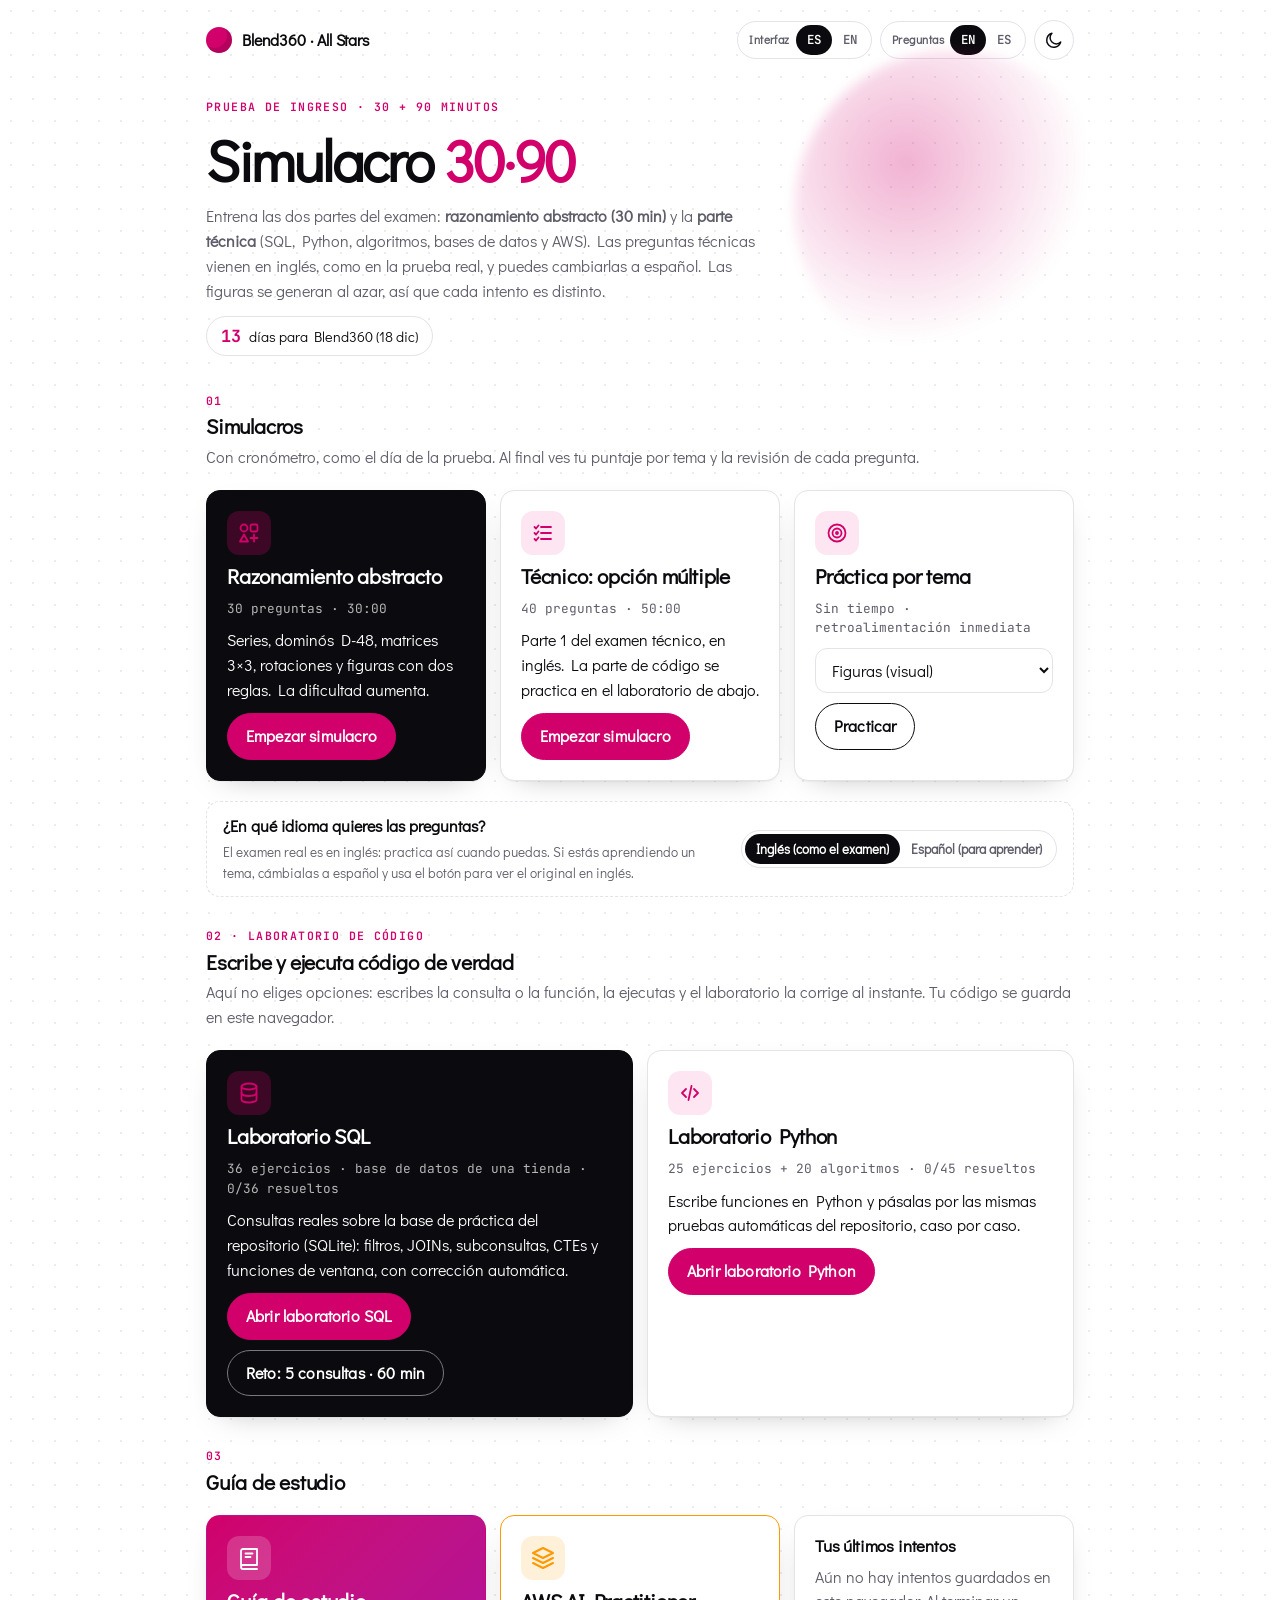
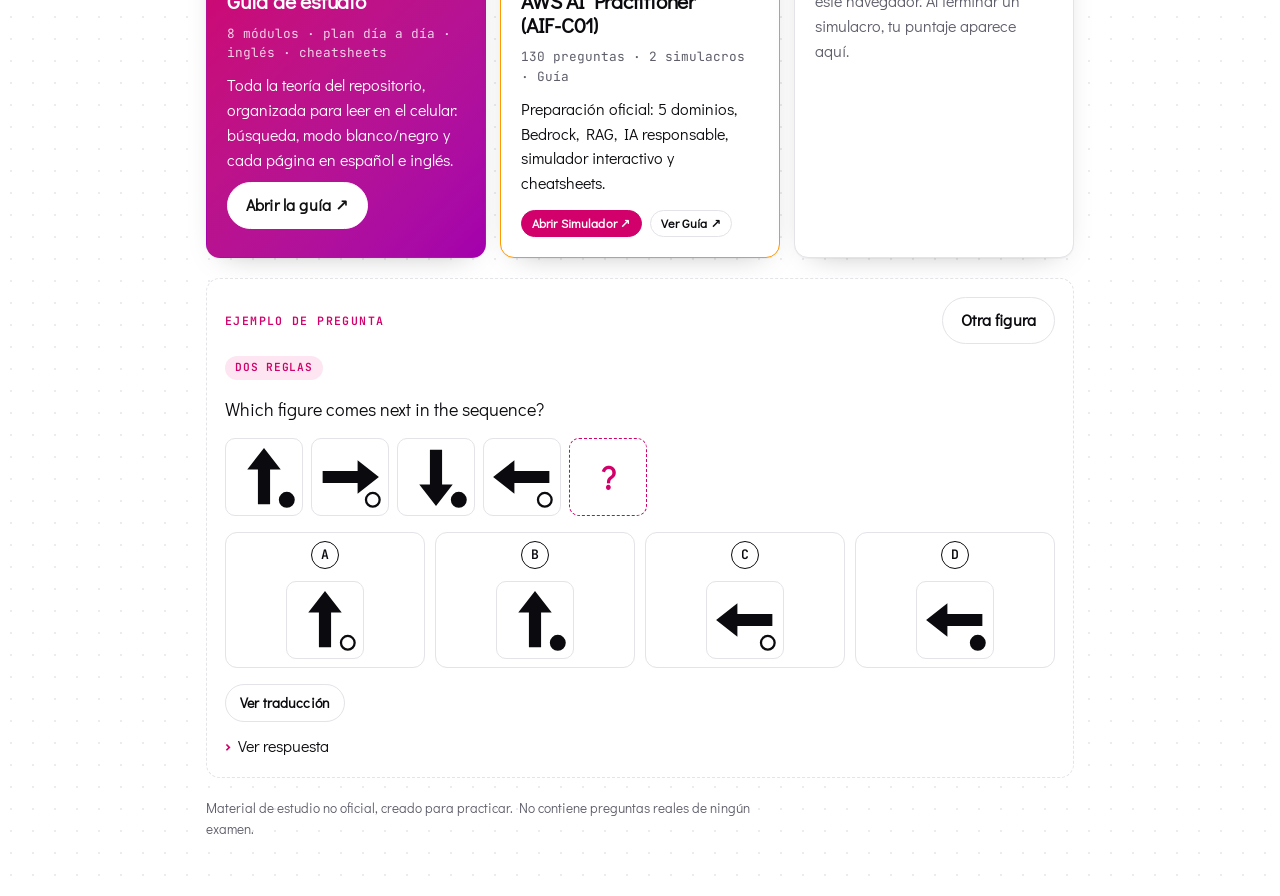
==== commit 5cb66728: "Integrar modulo de preparacion AWS Certified AI Practitioner (AIF-C01)" ====
--- a/simulator/index.html
+++ b/simulator/index.html
@@ -1099,6 +1099,18 @@
         <p>${u("guideDesc")}</p>
         <a class="btn" href="${GUIDE_URL}${LANG === "en" ? "en/" : ""}" target="_blank" rel="noopener">${u("guideBtn")}</a>
       </article>
+      <article class="mode" style="border-color: #FF9900;">
+        <span class="ico" style="background: rgba(255, 153, 0, 0.15); color: #FF9900;">
+          <svg viewBox="0 0 24 24" fill="none" stroke="currentColor" stroke-width="2" stroke-linecap="round" stroke-linejoin="round" style="width:24px;height:24px;"><path d="M12 2L2 7l10 5 10-5-10-5zM2 17l10 5 10-5M2 12l10 5 10-5"/></svg>
+        </span>
+        <h2>AWS AI Practitioner (AIF-C01)</h2>
+        <p class="meta">${LANG === "en" ? "130 questions · 2 mock exams · Guide" : "130 preguntas · 2 simulacros · Guía"}</p>
+        <p>${LANG === "en" ? "Official preparation: 5 domains, Bedrock, RAG, responsible AI, interactive simulator, and cheatsheets." : "Preparación oficial: 5 dominios, Bedrock, RAG, IA responsable, simulador interactivo y cheatsheets."}</p>
+        <div class="row" style="gap:8px;margin-top:4px;">
+          <a class="btn primary mini" href="aws-ai-practitioner/simulator/" target="_blank" rel="noopener">${LANG === "en" ? "Open Simulator ↗" : "Abrir Simulador ↗"}</a>
+          <a class="btn ghost mini" href="${GUIDE_URL}${LANG === "en" ? "en/aws-ai-practitioner/" : "aws-ai-practitioner/"}" target="_blank" rel="noopener">${LANG === "en" ? "Read Guide ↗" : "Ver Guía ↗"}</a>
+        </div>
+      </article>
       <article class="mode">
         <h3>${t("lastTitle")}</h3>
         ${hist.length ? `<div class="history">${hist.map(h => `<div><span>${esc(fmtDate(h.date))} · ${esc(t("modes")[h.mode] || h.mode)}</span><span>${esc(h.score)} · ${esc(h.time)}</span></div>`).join("")}</div>`
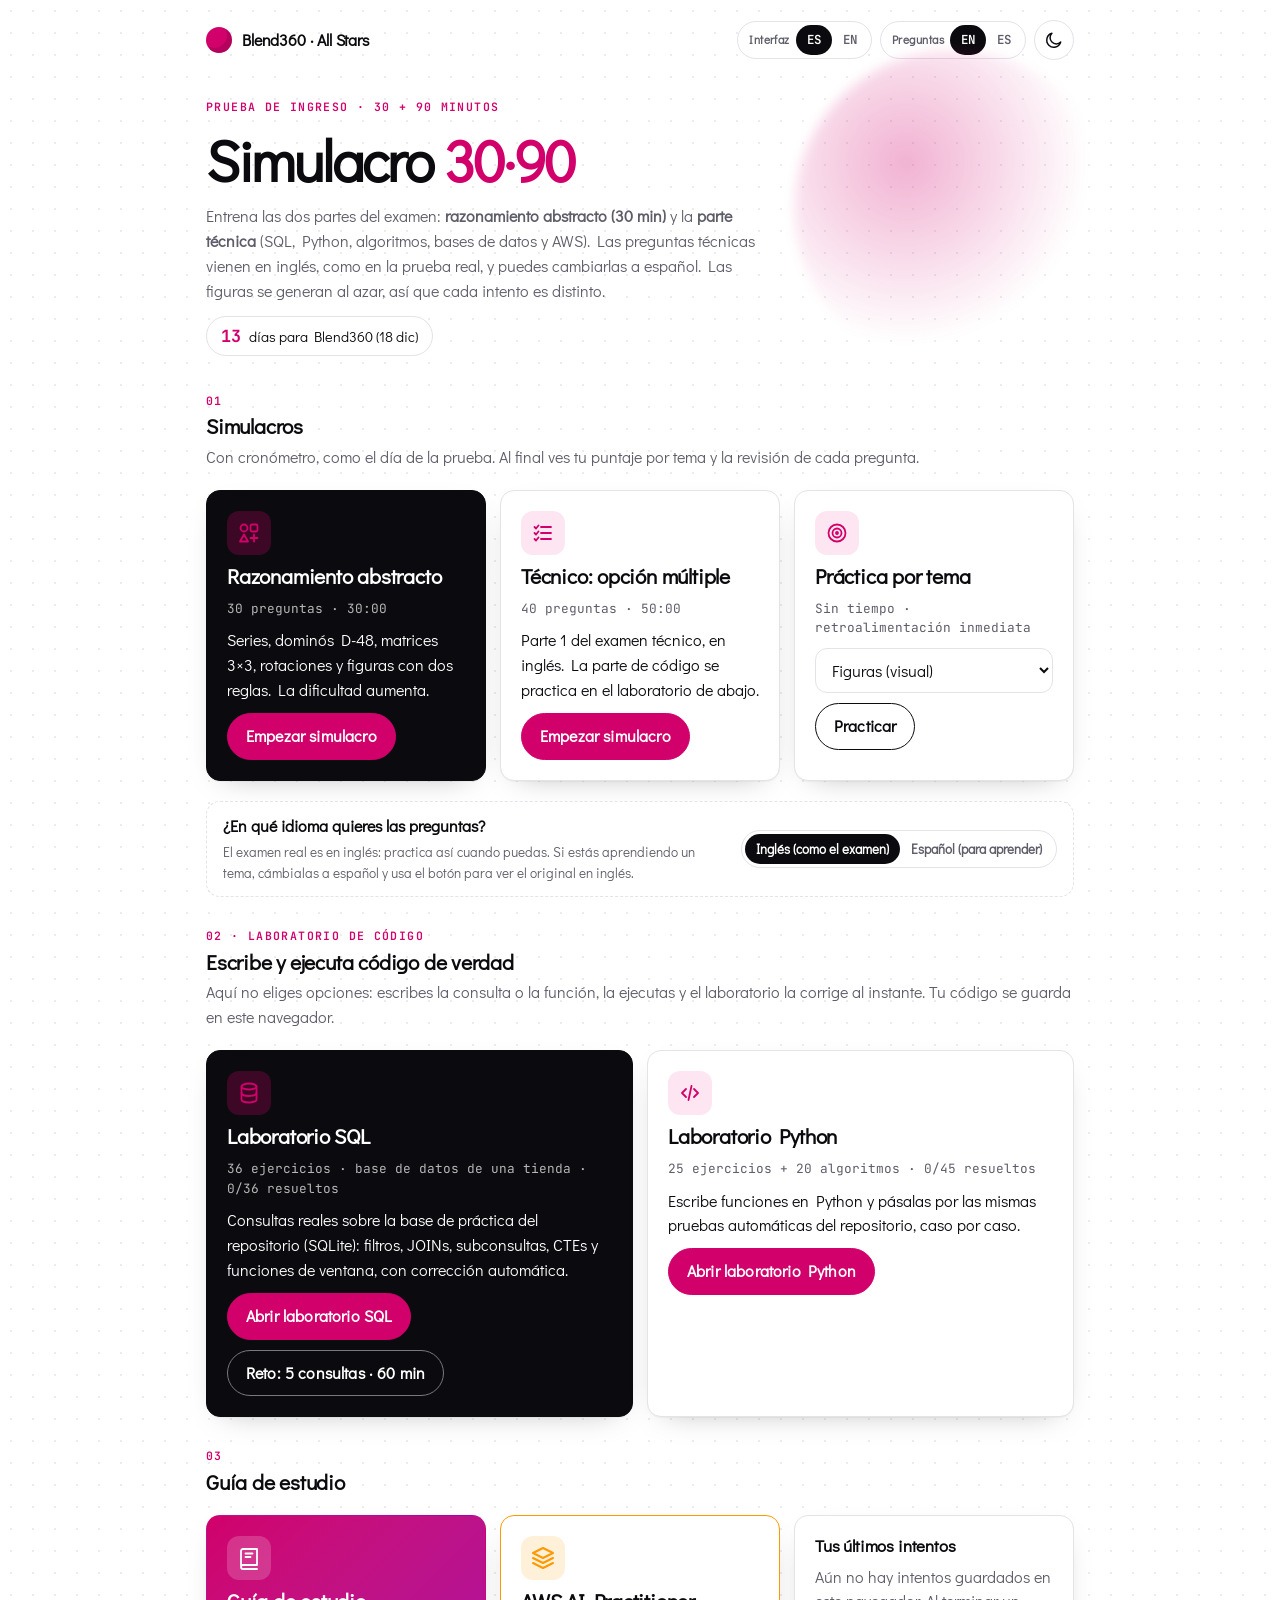
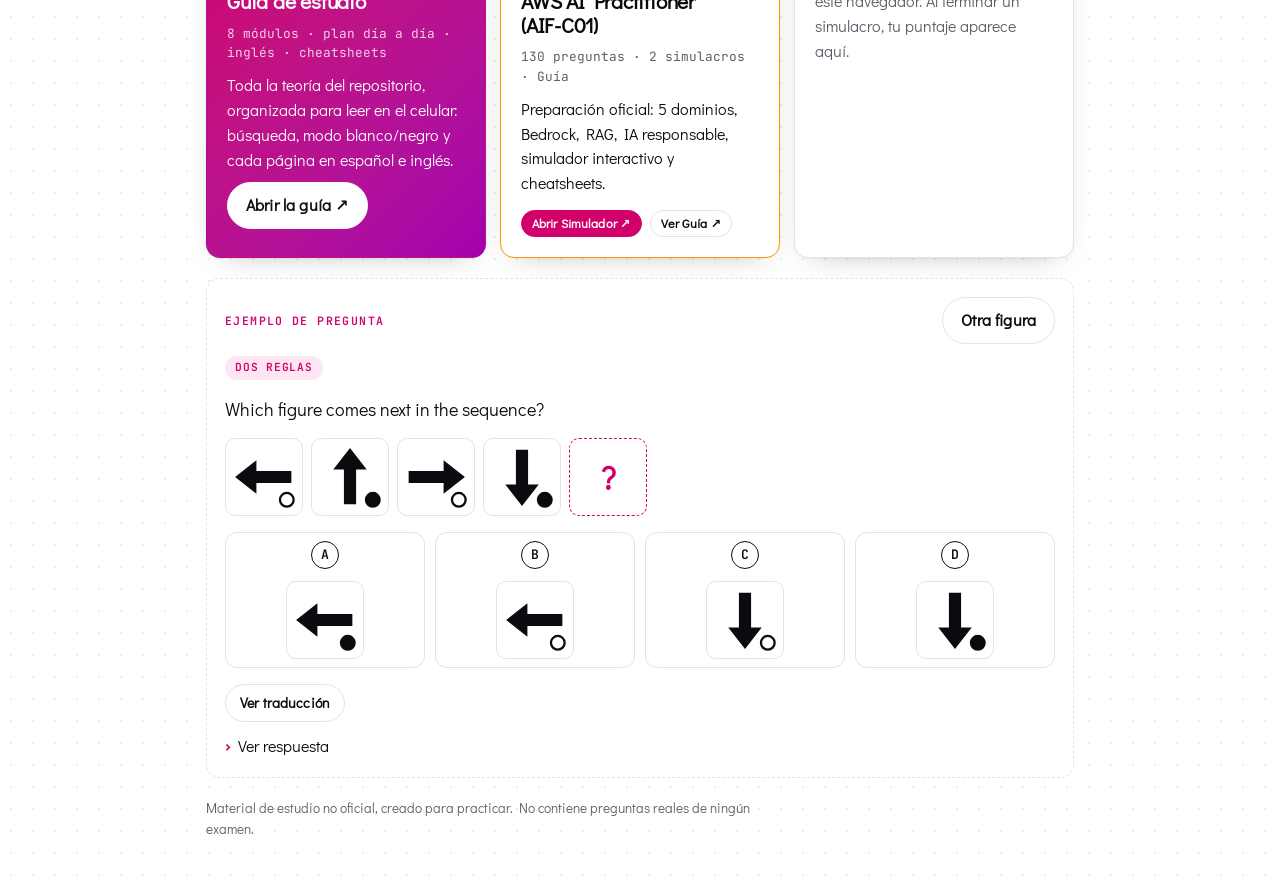
==== commit 2b659245: "Organizar todo el material en un sitio web de estudio con Quarto - Sitio Quarto en quarto/ (reemplaz" ====
--- a/simulator/index.html
+++ b/simulator/index.html
@@ -1097,7 +1097,7 @@
         <h2>${u("guideTitle")}</h2>
         <p class="meta">${u("guideMeta")}</p>
         <p>${u("guideDesc")}</p>
-        <a class="btn" href="${GUIDE_URL}${LANG === "en" ? "en/" : ""}" target="_blank" rel="noopener">${u("guideBtn")}</a>
+        <a class="btn" href="${GUIDE_URL}${LANG === "en" ? "index.en.html" : ""}" target="_blank" rel="noopener">${u("guideBtn")}</a>
       </article>
       <article class="mode" style="border-color: #FF9900;">
         <span class="ico" style="background: rgba(255, 153, 0, 0.15); color: #FF9900;">
@@ -1107,8 +1107,8 @@
         <p class="meta">${LANG === "en" ? "130 questions · 2 mock exams · Guide" : "130 preguntas · 2 simulacros · Guía"}</p>
         <p>${LANG === "en" ? "Official preparation: 5 domains, Bedrock, RAG, responsible AI, interactive simulator, and cheatsheets." : "Preparación oficial: 5 dominios, Bedrock, RAG, IA responsable, simulador interactivo y cheatsheets."}</p>
         <div class="row" style="gap:8px;margin-top:4px;">
-          <a class="btn primary mini" href="aws-ai-practitioner/simulator/" target="_blank" rel="noopener">${LANG === "en" ? "Open Simulator ↗" : "Abrir Simulador ↗"}</a>
-          <a class="btn ghost mini" href="${GUIDE_URL}${LANG === "en" ? "en/aws-ai-practitioner/" : "aws-ai-practitioner/"}" target="_blank" rel="noopener">${LANG === "en" ? "Read Guide ↗" : "Ver Guía ↗"}</a>
+          <a class="btn primary mini" href="${PAGES_URL}simulador-aif/" target="_blank" rel="noopener">${LANG === "en" ? "Open Simulator ↗" : "Abrir Simulador ↗"}</a>
+          <a class="btn ghost mini" href="${GUIDE_URL}${LANG === "en" ? "aws-ai-practitioner/index.en.html" : "aws-ai-practitioner/"}" target="_blank" rel="noopener">${LANG === "en" ? "Read Guide ↗" : "Ver Guía ↗"}</a>
         </div>
       </article>
       <article class="mode">
@@ -1202,7 +1202,8 @@
 const CDN_SQL = "https://cdn.jsdelivr.net/npm/sql.js@1.10.3/dist/";
 const CDN_PY = "https://cdn.jsdelivr.net/npm/pyodide@0.26.4/";
 const PAGES_URL = "https://frank1808k.github.io/blend360/";
-const GUIDE_URL = PAGES_URL + "guia/";
+const GUIDE_URL = PAGES_URL;                 // Quarto study site / sitio de estudio Quarto
+const SIM_URL = PAGES_URL + "simulador/";
 const LEVEL = {
   basic: { es: "🟢 Básico", en: "🟢 Basic", min: 3 }, joins: { es: "🟡 JOINs y subconsultas", en: "🟡 JOINs and subqueries", min: 5 },
   windows: { es: "🟠 CASE y ventanas", en: "🟠 CASE and window functions", min: 7 }, challenge: { es: "🔴 Retos de entrevista", en: "🔴 Interview challenges", min: 10 },
@@ -1552,7 +1553,7 @@
     const el = $("#schema");
     if (el) el.innerHTML = schemaHtml();
   } catch (e) {
-    setStatus(`<div class="feedback bad">${t("lab").engineFail("SQL")} <a href="${PAGES_URL}">${PAGES_URL}</a></div>`);
+    setStatus(`<div class="feedback bad">${t("lab").engineFail("SQL")} <a href="${SIM_URL}">${SIM_URL}</a></div>`);
   }
 }
 function prepareEngineNote() {
@@ -1613,7 +1614,7 @@
   try { r = await gradePy(S.set, item.name, code); }
   catch (e) {
     if (e.message === "timeout") return setOut(`<div class="feedback bad"><strong>${L.timeout}</strong></div>`);
-    return setOut(`<div class="feedback bad">${L.engineFail("Python")} <a href="${PAGES_URL}">${PAGES_URL}</a><br><code>${esc(e.message)}</code></div>`);
+    return setOut(`<div class="feedback bad">${L.engineFail("Python")} <a href="${SIM_URL}">${SIM_URL}</a><br><code>${esc(e.message)}</code></div>`);
   }
   setStatus("");
   const pending = r.cases.some(c => c.pending) || r.special === "pending";
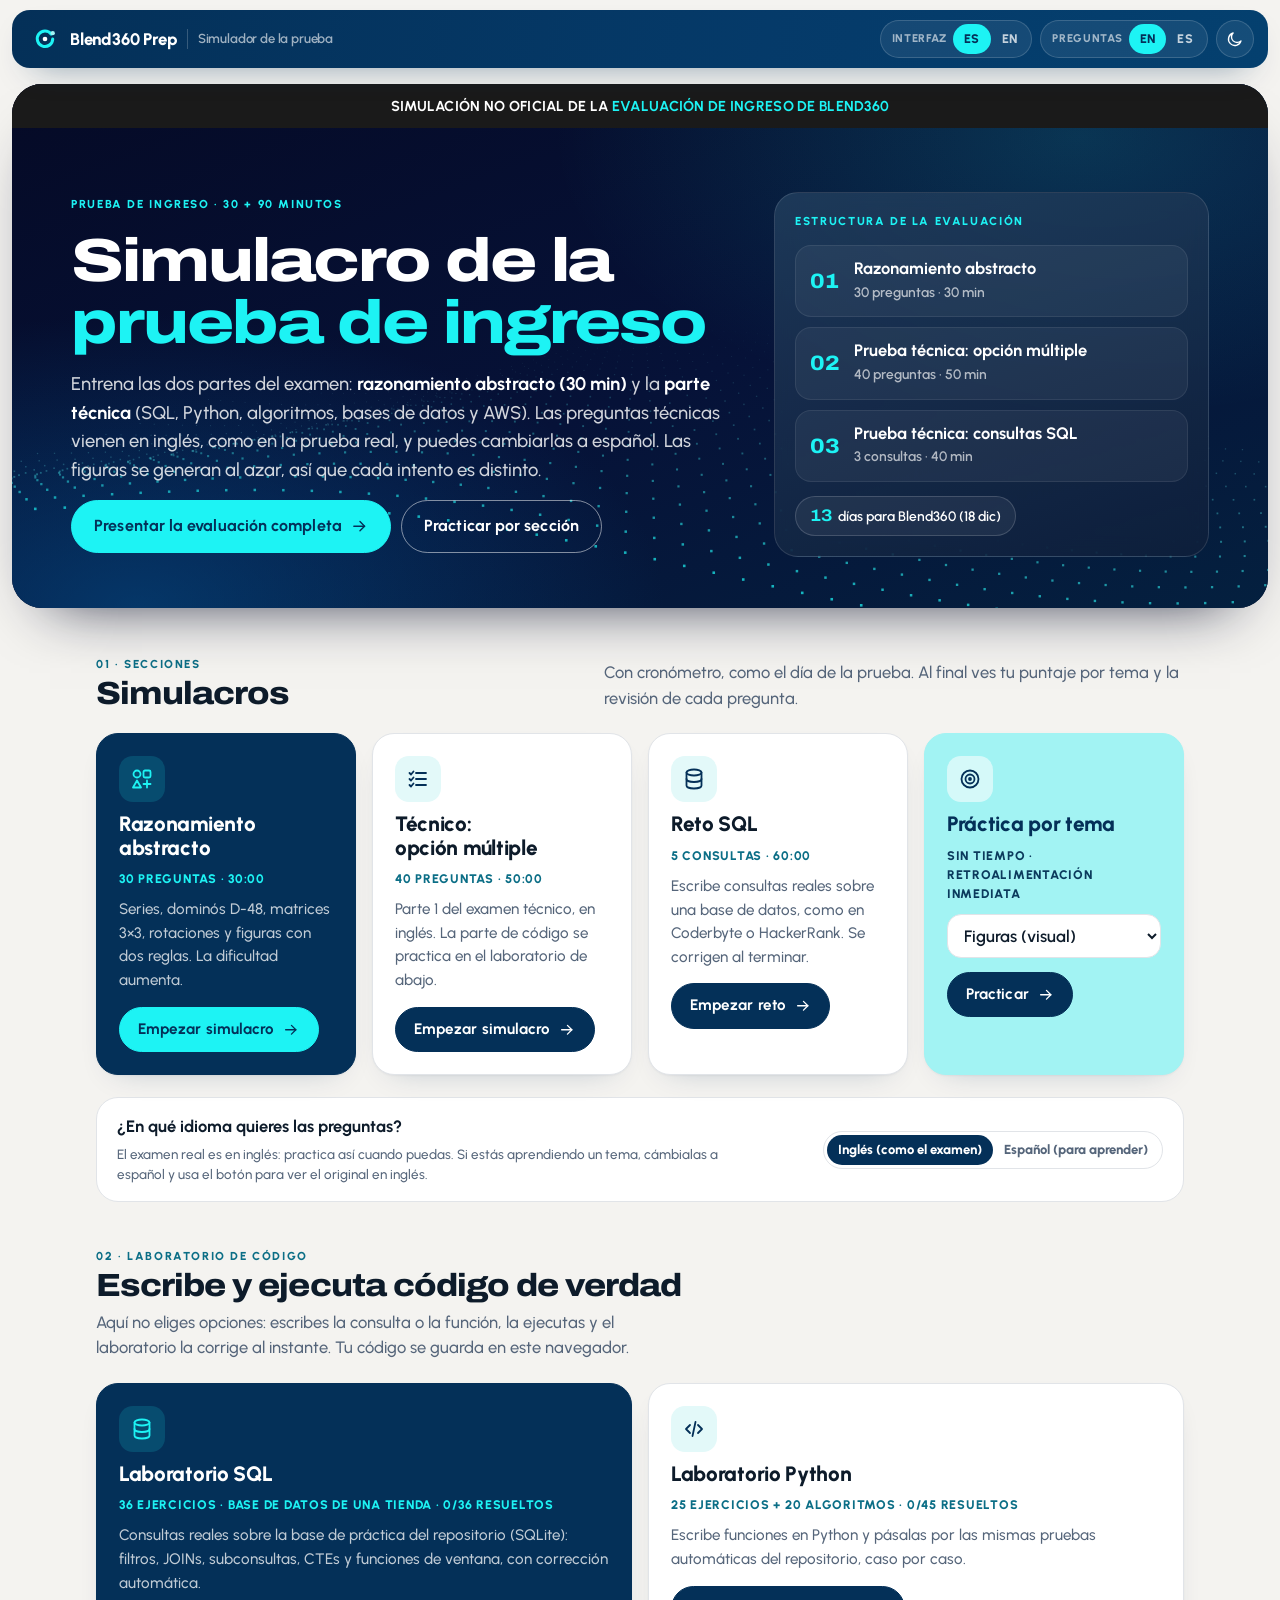
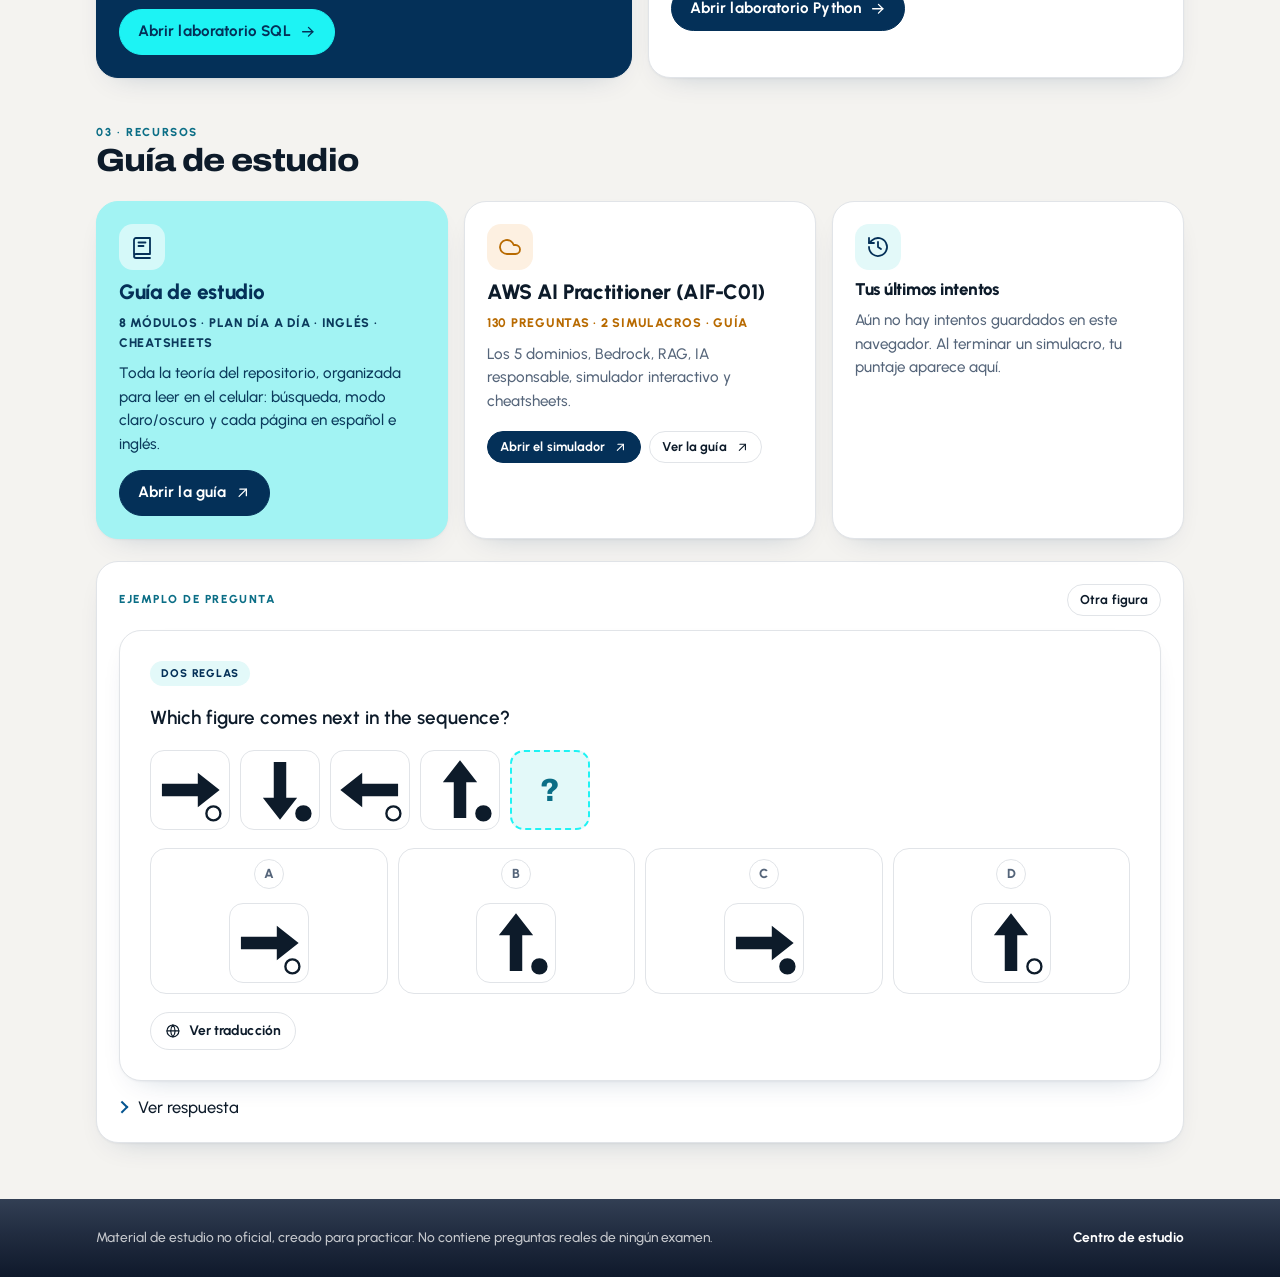
==== commit 7c1bb6ed: "Redesign the study site and simulators with Blend360's palette and remove emojis - Study site (Quart" ====
--- a/simulator/index.html
+++ b/simulator/index.html
@@ -4,235 +4,371 @@
 <meta charset="utf-8">
 <meta name="viewport" content="width=device-width, initial-scale=1, viewport-fit=cover">
 <!-- ARTIFACT-START -->
-<title>Simulacro 30·90</title>
+<title>Simulador de la prueba · Blend360 Prep</title>
 <meta name="claude:viewport-fit-sides" content="cover">
+<meta name="theme-color" content="#043058">
+<link rel="icon" href="data:image/svg+xml,%3Csvg xmlns='http://www.w3.org/2000/svg' viewBox='0 0 64 64'%3E%3Crect width='64' height='64' rx='16' fill='%23043058'/%3E%3Cpath d='M45.2 21.6A16.5 16.5 0 1 0 48.5 32' fill='none' stroke='%231df3f4' stroke-width='6' stroke-linecap='round'/%3E%3Ccircle cx='48.5' cy='19.5' r='4.2' fill='%23a2f3f3'/%3E%3C/svg%3E">
 <link rel="preconnect" href="https://fonts.googleapis.com">
 <link rel="preconnect" href="https://fonts.gstatic.com" crossorigin>
-<link rel="stylesheet" href="https://fonts.googleapis.com/css2?family=Didact+Gothic&family=JetBrains+Mono:wght@400;600&display=swap">
+<link rel="stylesheet" href="https://fonts.googleapis.com/css2?family=Archivo:wdth,wght@100..125,600..900&family=Urbanist:wght@400..800&family=JetBrains+Mono:wght@400;600&display=swap">
 <style>
-/* Diseño: blanco y negro de alto contraste con un acento "chicle" (magenta). Tipografía geométrica (Century Gothic),
-   tarjetas limpias, animaciones cortas al cambiar de pantalla y al responder. */
+/* Diseño: la paleta de Blend (marino #043058, cian #1DF3F4, aguamarina #A2F3F3, fondo #F4F3F0), tipografía geométrica
+   (Urbanist; Archivo ancho para los títulos), tarjetas limpias y una interfaz de evaluación como la de las plataformas de examen.
+   Design: Blend's palette, geometric type and an assessment-platform layout. */
 :root {
-  --paper: #ffffff; --card: #ffffff; --surface: #f4f4f6; --ink: #0b0b0f; --muted: #5e5e6a; --rule: #e3e3e8; --grid: #ececf0;
-  --accent: #d1006b; --accent-ink: #ffffff; --accent-soft: #fde6f1; --mark: #ff9ccb;
-  --ok: #0d7a3c; --ok-bg: #e2f6e9; --bad: #c0172b; --bad-bg: #fde8eb; --flag: #a35400;
-  --shadow: 0 1px 0 rgb(0 0 0 / .03), 0 10px 30px -18px rgb(0 0 0 / .35);
-  --shadow-hi: 0 2px 0 rgb(0 0 0 / .04), 0 18px 40px -20px rgb(209 0 107 / .45);
-  --font-body: "Century Gothic", CenturyGothic, "Didact Gothic", AppleGothic, "Avenir Next", system-ui, sans-serif;
-  --font-display: var(--font-body);
+  --paper: #f4f3f0; --card: #ffffff; --surface: #f2f4f7; --ink: #0d1b2a; --muted: #55657a; --rule: #e1e4e8; --grid: #e9ecf0;
+  --navy: #043058; --navy-2: #0a4275; --deep: #050a26; --cyan: #1df3f4; --aqua: #a2f3f3; --aqua-soft: #e3f9f9;
+  --accent: #04548f; --kicker: #0b6e86; --mark: #c9f7f7;
+  --ok: #0f7b53; --ok-bg: #e2f4ec; --bad: #c2333f; --bad-bg: #fbe9eb; --flag: #b86a00; --flag-bg: #fdf0e1;
+  --shadow: 0 1px 2px rgb(13 27 42 / .04), 0 12px 32px -20px rgb(4 48 88 / .3);
+  --shadow-hi: 0 2px 4px rgb(13 27 42 / .05), 0 24px 48px -24px rgb(4 48 88 / .45);
+  --font-body: "Urbanist", "Avenir Next", "Segoe UI", system-ui, -apple-system, sans-serif;
+  --font-display: "Archivo", "Urbanist", system-ui, sans-serif;
   --font-mono: "JetBrains Mono", ui-monospace, "SFMono-Regular", Menlo, Consolas, monospace;
   --ease: cubic-bezier(.2, .8, .2, 1);
-  --r: 14px;
+  --r: 22px;
   color-scheme: light;
 }
 :root[data-theme="dark"] {
-  --paper: #000000; --card: #0d0d10; --surface: #17171c; --ink: #f6f6f8; --muted: #a3a3ae; --rule: #26262e; --grid: #121216;
-  --accent: #ff4fa3; --accent-ink: #160009; --accent-soft: #2a0c1b; --mark: #7d1f52;
-  --ok: #4ade80; --ok-bg: #0d2817; --bad: #ff6b7e; --bad-bg: #2d0e14; --flag: #fbbf24;
-  --shadow: 0 0 0 1px rgb(255 255 255 / .02), 0 14px 34px -22px rgb(0 0 0 / .9);
-  --shadow-hi: 0 0 0 1px rgb(255 79 163 / .35), 0 18px 44px -20px rgb(255 79 163 / .45);
+  --paper: #050a26; --card: #0a1433; --surface: #101c40; --ink: #e8eff7; --muted: #9aabc4; --rule: #1d2b52; --grid: #14214a;
+  --accent: #5ff4f4; --kicker: #1df3f4; --mark: #0f3a52; --aqua-soft: #0c2a45;
+  --ok: #3ddc97; --ok-bg: #0b2b26; --bad: #ff7a86; --bad-bg: #2e1024; --flag: #ffc266; --flag-bg: #2a1d0c;
+  --shadow: 0 0 0 1px rgb(255 255 255 / .02), 0 18px 40px -24px rgb(0 0 0 / .9);
+  --shadow-hi: 0 0 0 1px rgb(29 243 244 / .28), 0 24px 52px -24px rgb(29 243 244 / .3);
   color-scheme: dark;
 }
 @media (prefers-color-scheme: dark) {
   :root:not([data-theme="light"]) {
-    --paper: #000000; --card: #0d0d10; --surface: #17171c; --ink: #f6f6f8; --muted: #a3a3ae; --rule: #26262e; --grid: #121216;
-    --accent: #ff4fa3; --accent-ink: #160009; --accent-soft: #2a0c1b; --mark: #7d1f52;
-    --ok: #4ade80; --ok-bg: #0d2817; --bad: #ff6b7e; --bad-bg: #2d0e14; --flag: #fbbf24;
-    --shadow: 0 0 0 1px rgb(255 255 255 / .02), 0 14px 34px -22px rgb(0 0 0 / .9);
-    --shadow-hi: 0 0 0 1px rgb(255 79 163 / .35), 0 18px 44px -20px rgb(255 79 163 / .45);
+    --paper: #050a26; --card: #0a1433; --surface: #101c40; --ink: #e8eff7; --muted: #9aabc4; --rule: #1d2b52; --grid: #14214a;
+    --accent: #5ff4f4; --kicker: #1df3f4; --mark: #0f3a52; --aqua-soft: #0c2a45;
+    --ok: #3ddc97; --ok-bg: #0b2b26; --bad: #ff7a86; --bad-bg: #2e1024; --flag: #ffc266; --flag-bg: #2a1d0c;
+    --shadow: 0 0 0 1px rgb(255 255 255 / .02), 0 18px 40px -24px rgb(0 0 0 / .9);
+    --shadow-hi: 0 0 0 1px rgb(29 243 244 / .28), 0 24px 52px -24px rgb(29 243 244 / .3);
     color-scheme: dark;
   }
 }
 * { box-sizing: border-box; }
 html { -webkit-text-size-adjust: 100%; overflow-x: clip; }
 body {
-  margin: 0; background: var(--paper); color: var(--ink); font-family: var(--font-body); font-size: 16px; line-height: 1.55;
-  background-image: radial-gradient(var(--grid) 1.2px, transparent 1.2px); background-size: 22px 22px;
-  transition: background-color .35s var(--ease), color .35s var(--ease);
-}
-body::before { content: ""; position: fixed; inset: 0 0 auto; height: env(safe-area-inset-top, 0px); z-index: 10; background: var(--card); }
-.wrap { max-width: 900px; margin: 0 auto; padding-left: max(16px, env(safe-area-inset-left, 0px)); padding-right: max(16px, env(safe-area-inset-right, 0px));
-  padding-block: 20px 56px; display: grid; grid-template-columns: minmax(0, 1fr); gap: 20px; }
-h1, h2, h3 { font-family: var(--font-display); text-wrap: balance; margin: 0; line-height: 1.12; letter-spacing: -0.01em; }
-h1 { font-size: clamp(2.3rem, 7vw, 3.6rem); font-weight: 700; letter-spacing: -0.035em; }
-h2 { font-size: 1.32rem; font-weight: 700; }
-h3 { font-size: 1.05rem; font-weight: 700; }
+  margin: 0; background: var(--paper); color: var(--ink); font-family: var(--font-body); font-size: 16.5px; font-weight: 500; line-height: 1.55;
+  -webkit-font-smoothing: antialiased; transition: background-color .4s var(--ease), color .4s var(--ease);
+}
+body::before { content: ""; position: fixed; inset: 0 0 auto; height: env(safe-area-inset-top, 0px); z-index: 30; background: var(--navy); }
+::selection { background: var(--aqua); color: #043058; }
+.page { min-height: 100vh; display: flex; flex-direction: column; }
+.wrap { width: 100%; max-width: 1120px; margin: 0 auto; padding-left: max(16px, env(safe-area-inset-left, 0px)); padding-right: max(16px, env(safe-area-inset-right, 0px));
+  padding-block: 24px 56px; display: grid; grid-template-columns: minmax(0, 1fr); gap: 22px; }
+.wrap.narrow { max-width: 860px; }
+h1, h2, h3 { text-wrap: balance; margin: 0; line-height: 1.12; letter-spacing: -0.015em; }
+h1 { font-family: var(--font-display); font-stretch: 125%; font-size: clamp(2rem, 5.4vw, 3.8rem); font-weight: 800; letter-spacing: -0.035em; line-height: 1.02; }
+h2 { font-size: 1.3rem; font-weight: 800; }
+h3 { font-size: 1.06rem; font-weight: 800; }
 p { margin: 0; }
 a { color: var(--accent); }
-code { font-family: var(--font-mono); font-size: .9em; }
+code { font-family: var(--font-mono); font-size: .88em; }
 .muted { color: var(--muted); }
-.eyebrow { font-family: var(--font-mono); font-size: 0.72rem; letter-spacing: 0.12em; text-transform: uppercase; color: var(--accent); font-weight: 600; }
+.eyebrow { font-size: .72rem; letter-spacing: .14em; text-transform: uppercase; color: var(--kicker); font-weight: 800; }
+.eyebrow.light { color: var(--cyan); }
 button { font: inherit; color: inherit; cursor: pointer; }
-:focus-visible { outline: 3px solid var(--accent); outline-offset: 2px; }
-.btn { border: 1.5px solid var(--ink); background: var(--card); border-radius: 999px; padding: 10px 18px; font-weight: 700; letter-spacing: .01em;
-  display: inline-flex; align-items: center; gap: 8px; justify-content: center; text-decoration: none; color: var(--ink);
-  transition: transform .18s var(--ease), box-shadow .18s var(--ease), background-color .2s, border-color .2s, color .2s; }
+:focus-visible { outline: 2px solid var(--cyan); outline-offset: 2px; }
+svg.i { width: 1.15em; height: 1.15em; flex: none; }
+
+/* Botones / Buttons */
+.btn { border: 1.5px solid var(--navy); background: transparent; border-radius: 999px; padding: 10px 18px; font-weight: 700; font-size: .95rem; letter-spacing: .005em;
+  display: inline-flex; align-items: center; gap: 8px; justify-content: center; text-decoration: none; color: var(--navy); white-space: nowrap;
+  transition: transform .25s var(--ease), box-shadow .25s var(--ease), background-color .25s, border-color .25s, color .25s; }
+:root[data-theme="dark"] .btn:not(.primary):not(.dark):not(.light) { border-color: var(--rule); color: var(--ink); }
+.btn svg.i { transition: transform .3s var(--ease); }
 .btn:hover:not(:disabled) { transform: translateY(-2px); box-shadow: var(--shadow); }
+.btn:hover:not(:disabled) svg.i { transform: translateX(2px); }
 .btn:active:not(:disabled) { transform: translateY(0) scale(.97); }
-.btn.primary { background: var(--accent); border-color: var(--accent); color: var(--accent-ink); }
-.btn.primary:hover:not(:disabled) { box-shadow: var(--shadow-hi); }
-.btn.ghost { border-color: var(--rule); }
-.btn.ghost:hover:not(:disabled) { border-color: var(--ink); }
+.btn.primary { background: var(--cyan); border-color: var(--cyan); color: #043058; }
+.btn.primary:hover:not(:disabled) { box-shadow: 0 16px 34px -18px rgb(29 243 244 / .95); }
+.btn.dark { background: var(--navy); border-color: var(--navy); color: #fff; }
+:root[data-theme="dark"] .btn.dark { background: #0d3b69; border-color: #0d3b69; }
+.btn.light { border-color: rgb(255 255 255 / .5); color: #fff; }
+.btn.light:hover:not(:disabled) { border-color: #fff; background: rgb(255 255 255 / .08); }
+.btn.ghost { border-color: var(--rule); color: var(--ink); background: var(--card); }
+.btn.ghost:hover:not(:disabled) { border-color: var(--navy); }
+.btn.lg { padding: 13px 22px; font-size: 1rem; }
+.btn.block { width: 100%; }
 .btn:disabled { opacity: .4; cursor: not-allowed; }
-.btn.mini { padding: 3px 10px; font-size: 0.78rem; }
+.btn.mini { padding: 5px 12px; font-size: .8rem; }
 .row { display: flex; flex-wrap: wrap; gap: 10px; align-items: center; }
 .spread { justify-content: space-between; }
-select { font: inherit; padding: 10px 12px; border-radius: 12px; border: 1.5px solid var(--rule); background: var(--card); color: var(--ink); transition: border-color .2s; }
-select:hover { border-color: var(--ink); }
-
-/* Cabecera y controles (idioma, idioma de las preguntas, tema) */
-.top { display: flex; flex-wrap: wrap; gap: 10px 14px; align-items: center; justify-content: space-between; }
-.brand { display: inline-flex; align-items: center; gap: 10px; font-weight: 700; letter-spacing: -.01em; }
-.brand .dot { width: 26px; height: 26px; border-radius: 50%; background: var(--accent); box-shadow: inset -5px -5px 0 rgb(0 0 0 / .14); flex: none; }
+select { font: inherit; font-weight: 600; padding: 10px 12px; border-radius: 14px; border: 1px solid var(--rule); background: var(--card); color: var(--ink); transition: border-color .2s; }
+select:hover { border-color: var(--navy); }
+
+/* Barra superior flotante (como la de Blend) / Floating navy bar */
+.topnav { position: sticky; top: calc(env(safe-area-inset-top, 0px) + 10px); z-index: 20; margin: 10px auto 0; width: calc(100% - 2 * max(12px, env(safe-area-inset-left, 0px)));
+  max-width: 1440px; display: flex; flex-wrap: wrap; gap: 10px 16px; align-items: center; justify-content: space-between;
+  padding: 10px 14px 10px 18px; border-radius: 18px; color: #fff;
+  background: linear-gradient(100deg, #043058 0%, #053a69 60%, #04406f 100%); box-shadow: 0 14px 34px -22px rgb(4 48 88 / .85); }
+.brand { display: inline-flex; align-items: center; gap: 10px; font-weight: 800; letter-spacing: -.01em; color: #fff; text-decoration: none; font-size: 1.05rem; }
+.brand small { font-weight: 600; color: rgb(255 255 255 / .62); font-size: .82rem; padding-left: 10px; border-left: 1px solid rgb(255 255 255 / .2); }
+.logo { width: 30px; height: 30px; flex: none; }
 .controls { display: inline-flex; flex-wrap: wrap; gap: 8px; align-items: center; }
-.seg { display: inline-flex; align-items: center; border: 1.5px solid var(--rule); border-radius: 999px; padding: 3px; background: var(--card); }
-.seg .lbl { font-size: .72rem; color: var(--muted); padding: 0 6px 0 8px; font-weight: 700; letter-spacing: .04em; }
-.seg button { border: 0; background: transparent; padding: 5px 11px; border-radius: 999px; font-family: var(--font-mono); font-size: 0.78rem; font-weight: 600; color: var(--muted);
+.seg { display: inline-flex; align-items: center; border: 1px solid var(--rule); border-radius: 999px; padding: 3px; background: var(--card); }
+.seg .lbl { font-size: .7rem; color: var(--muted); padding: 0 6px 0 8px; font-weight: 800; letter-spacing: .06em; text-transform: uppercase; }
+.seg button { border: 0; background: transparent; padding: 5px 11px; border-radius: 999px; font-size: .78rem; font-weight: 800; color: var(--muted); letter-spacing: .03em;
   transition: background-color .25s var(--ease), color .25s var(--ease); }
-.seg button.on { background: var(--ink); color: var(--paper); }
-.iconbtn { width: 40px; height: 40px; border-radius: 50%; border: 1.5px solid var(--rule); background: var(--card); display: grid; place-items: center; padding: 0;
-  transition: transform .3s var(--ease), border-color .2s; }
-.iconbtn:hover { border-color: var(--ink); transform: rotate(-18deg); }
-.iconbtn svg { width: 20px; height: 20px; }
-
-/* Portada */
-.hero { display: grid; gap: 12px; position: relative; isolation: isolate; padding-block: 18px 6px; }
-.hero::after { content: ""; position: absolute; z-index: -1; right: -40px; top: -30px; width: min(320px, 60vw); aspect-ratio: 1; border-radius: 50%;
-  background: radial-gradient(circle at 35% 35%, color-mix(in srgb, var(--accent) 55%, transparent), transparent 62%); filter: blur(6px); opacity: .55; }
-.hero h1 .acc { color: var(--accent); }
-.hero p { max-width: 62ch; }
-.count { display: flex; flex-wrap: wrap; gap: 10px; }
-.chip { display: inline-flex; align-items: baseline; gap: 8px; border: 1.5px solid var(--rule); background: var(--card); border-radius: 999px; padding: 6px 14px; font-size: .9rem; }
-.chip strong { font-family: var(--font-mono); font-size: 1.05rem; color: var(--accent); font-variant-numeric: tabular-nums; }
-.section-h { display: grid; gap: 6px; margin-top: 10px; }
-.modes { display: grid; grid-template-columns: repeat(auto-fit, minmax(250px, 1fr)); gap: 14px; }
-.mode { background: var(--card); border: 1.5px solid var(--rule); border-radius: var(--r); padding: 20px; display: grid; gap: 10px; align-content: start; box-shadow: var(--shadow);
-  transition: transform .25s var(--ease), box-shadow .25s var(--ease), border-color .25s; min-width: 0; }
-.mode:hover { transform: translateY(-3px); border-color: var(--ink); }
-.mode .ico { width: 44px; height: 44px; border-radius: 12px; background: var(--accent-soft); color: var(--accent); display: grid; place-items: center; }
+.seg button.on { background: var(--navy); color: #fff; }
+.on-navy .seg, .topnav .seg { background: rgb(255 255 255 / .07); border-color: rgb(255 255 255 / .16); }
+.on-navy .seg .lbl, .topnav .seg .lbl { color: rgb(255 255 255 / .6); }
+.on-navy .seg button, .topnav .seg button { color: rgb(255 255 255 / .75); }
+.on-navy .seg button.on, .topnav .seg button.on { background: var(--cyan); color: #043058; }
+.iconbtn { width: 38px; height: 38px; border-radius: 50%; border: 1px solid var(--rule); background: var(--card); display: grid; place-items: center; padding: 0; color: var(--ink);
+  transition: transform .35s var(--ease), border-color .2s, background-color .2s; }
+.iconbtn:hover { transform: rotate(-20deg); border-color: var(--navy); }
+.on-navy .iconbtn, .topnav .iconbtn { background: rgb(255 255 255 / .07); border-color: rgb(255 255 255 / .16); color: #fff; }
+.on-navy .iconbtn:hover, .topnav .iconbtn:hover { border-color: var(--cyan); }
+.iconbtn svg { width: 18px; height: 18px; }
+
+/* Portada / Home hero */
+.hero { position: relative; isolation: isolate; overflow: hidden; color: #fff; border-radius: 30px; margin: 16px max(12px, env(safe-area-inset-left, 0px)) 0;
+  background: #050a26; box-shadow: 0 30px 60px -38px rgb(5 10 38 / .9); }
+.hero::before { content: ""; position: absolute; inset: 0; z-index: -2;
+  background: radial-gradient(70% 90% at 85% 10%, rgb(29 243 244 / .16), transparent 60%), radial-gradient(60% 80% at 10% 100%, rgb(4 84 143 / .55), transparent 70%),
+    linear-gradient(160deg, #050a26 0%, #061238 55%, #04203f 100%); }
+.hero-canvas { position: absolute; inset: 0; width: 100%; height: 100%; z-index: -1; opacity: 0; transition: opacity 1.4s var(--ease); }
+.hero-canvas.on { opacity: 1; }
+.hero-banner { background: #1a1a1a; text-align: center; text-transform: uppercase; font-weight: 700; font-size: clamp(.66rem, 1.4vw, .9rem); padding: 11px 14px; letter-spacing: .02em; }
+.hero-banner span { color: var(--cyan); }
+.hero-body { max-width: 1240px; margin: 0 auto; display: grid; grid-template-columns: minmax(0, 1.5fr) minmax(0, 1fr); gap: clamp(22px, 4vw, 52px); align-items: center;
+  padding: clamp(26px, 5vw, 64px) clamp(18px, 4vw, 52px) clamp(26px, 4vw, 52px); }
+.hero-copy { display: grid; gap: 16px; }
+.hero h1 .acc { color: var(--cyan); }
+.hero .lead { color: rgb(255 255 255 / .82); font-size: clamp(1rem, 1.5vw, 1.15rem); max-width: 60ch; }
+.hero .lead strong { color: #fff; }
+.hero-card { border: 1px solid rgb(255 255 255 / .12); border-radius: 24px; padding: 20px; display: grid; gap: 14px;
+  background: linear-gradient(160deg, rgb(38 67 98 / .72), rgb(16 31 58 / .72)); backdrop-filter: blur(10px); -webkit-backdrop-filter: blur(10px); }
+.plan { list-style: none; margin: 0; padding: 0; display: grid; gap: 10px; }
+.plan li { display: flex; gap: 14px; align-items: center; padding: 12px 14px; border-radius: 16px; background: rgb(255 255 255 / .05); border: 1px solid rgb(255 255 255 / .08);
+  transition: transform .3s var(--ease), background-color .3s; }
+.plan li:hover { transform: translateX(4px); background: rgb(255 255 255 / .09); }
+.plan .n { font-family: var(--font-display); font-stretch: 112%; font-weight: 800; font-size: 1.3rem; color: var(--cyan); min-width: 2ch; }
+.plan strong { display: block; line-height: 1.25; }
+.plan small { color: rgb(255 255 255 / .66); font-weight: 600; }
+.count { display: flex; flex-wrap: wrap; gap: 8px; }
+.chip { display: inline-flex; align-items: baseline; gap: 6px; border: 1px solid rgb(255 255 255 / .16); background: rgb(255 255 255 / .06); border-radius: 999px; padding: 6px 14px; font-size: .86rem; font-weight: 600; }
+.chip strong { font-family: var(--font-display); font-stretch: 112%; font-size: 1.05rem; color: var(--cyan); font-variant-numeric: tabular-nums; }
+
+/* Secciones y tarjetas / Sections and cards */
+.section-h { display: flex; flex-wrap: wrap; gap: 6px 18px; align-items: end; justify-content: space-between; margin-top: 18px; scroll-margin-top: 90px; }
+.section-h h2 { font-family: var(--font-display); font-stretch: 112%; font-size: clamp(1.45rem, 2.8vw, 2rem); letter-spacing: -.03em; }
+.section-h p { max-width: 58ch; }
+.modes { display: grid; grid-template-columns: repeat(auto-fit, minmax(240px, 1fr)); gap: 16px; }
+.mode { position: relative; background: var(--card); border: 1px solid var(--rule); border-radius: var(--r); padding: 22px; display: grid; gap: 10px; align-content: start; box-shadow: var(--shadow);
+  transition: transform .35s var(--ease), box-shadow .35s var(--ease), border-color .35s; min-width: 0; }
+.mode:hover { transform: translateY(-4px); box-shadow: var(--shadow-hi); border-color: color-mix(in srgb, var(--cyan) 70%, var(--rule)); }
+.mode .ico { width: 46px; height: 46px; border-radius: 14px; background: var(--aqua-soft); color: var(--navy); display: grid; place-items: center; transition: transform .35s var(--ease), background-color .35s; }
+:root[data-theme="dark"] .mode .ico { color: var(--cyan); }
+.mode:hover .ico { transform: scale(1.06); background: var(--cyan); color: #043058; }
 .mode .ico svg { width: 24px; height: 24px; }
-.mode .meta { font-family: var(--font-mono); font-size: 0.8rem; color: var(--muted); font-variant-numeric: tabular-nums; }
-.mode .btn { justify-self: start; }
-.mode.featured { border-color: var(--ink); background: var(--ink); color: var(--paper); }
-.mode.featured .meta { color: color-mix(in srgb, var(--paper) 70%, var(--ink)); }
-.mode.featured .ico { background: color-mix(in srgb, var(--accent) 25%, var(--ink)); }
-.mode.featured .btn:not(.primary) { background: transparent; color: var(--paper); border-color: color-mix(in srgb, var(--paper) 45%, var(--ink)); }
-.mode.featured select { background: var(--ink); color: var(--paper); }
-.mode.guide { background: linear-gradient(135deg, var(--accent), color-mix(in srgb, var(--accent) 55%, #6d00ff)); color: #fff; border-color: transparent; }
-.mode.guide .meta { color: rgb(255 255 255 / .8); }
-.mode.guide .ico { background: rgb(255 255 255 / .18); color: #fff; }
-.mode.guide .btn { background: #fff; color: #111; border-color: #fff; }
-.qlang-note .seg button { font-family: var(--font-body); font-size: .82rem; }
-.qlang-note { display: flex; flex-wrap: wrap; gap: 12px; align-items: center; background: var(--card); border: 1.5px dashed var(--rule); border-radius: var(--r); padding: 12px 16px; }
-.sample { background: var(--card); border: 1.5px dashed var(--rule); border-radius: var(--r); padding: 18px; display: grid; gap: 12px; }
-.history { display: grid; gap: 6px; font-family: var(--font-mono); font-size: 0.84rem; }
-.history div { display: flex; justify-content: space-between; gap: 12px; border-bottom: 1px solid var(--rule); padding-block: 5px; font-variant-numeric: tabular-nums; }
-
-/* Barra del examen */
-.bar { position: sticky; top: env(safe-area-inset-top, 0px); z-index: 5; background: color-mix(in srgb, var(--card) 88%, transparent); backdrop-filter: blur(10px); -webkit-backdrop-filter: blur(10px); border-bottom: 1.5px solid var(--rule); }
-.bar .in { max-width: 900px; margin: 0 auto; padding-left: max(16px, env(safe-area-inset-left, 0px)); padding-right: max(16px, env(safe-area-inset-right, 0px)); padding-block: 10px;
-  display: flex; flex-wrap: wrap; gap: 8px 14px; align-items: center; justify-content: space-between; }
-.pbar { height: 3px; background: transparent; }
-.pbar span { display: block; height: 100%; background: var(--accent); transition: width .4s var(--ease); }
-.timer { font-family: var(--font-mono); font-weight: 600; font-size: 1.2rem; font-variant-numeric: tabular-nums; }
-.timer.low { color: var(--bad); animation: pulse 1s ease-in-out infinite; }
-.progress { font-family: var(--font-mono); font-size: 0.85rem; color: var(--muted); font-variant-numeric: tabular-nums; }
-
-/* Pregunta */
-.qcard { background: var(--card); border: 1.5px solid var(--rule); border-radius: var(--r); padding: 22px; display: grid; gap: 16px; min-width: 0; box-shadow: var(--shadow); }
-.tag { display: inline-block; font-family: var(--font-mono); font-size: 0.7rem; letter-spacing: .07em; text-transform: uppercase; padding: 3px 10px; border-radius: 999px; background: var(--accent-soft); color: var(--accent); font-weight: 600; }
-.prompt { font-size: 1.12rem; line-height: 1.5; }
-pre.code { margin: 0; background: var(--surface); border: 1px solid var(--rule); border-radius: 10px; padding: 14px; overflow-x: auto; font-family: var(--font-mono); font-size: 0.88rem; line-height: 1.5; }
+.mode .meta { font-size: .78rem; color: var(--kicker); font-weight: 800; letter-spacing: .06em; text-transform: uppercase; font-variant-numeric: tabular-nums; }
+.mode p:not(.meta) { color: var(--muted); font-size: .95rem; }
+.mode .btn { justify-self: start; margin-top: 4px; }
+.mode.featured { border-color: var(--navy); background: var(--navy); color: #fff; }
+.mode.featured p:not(.meta) { color: rgb(255 255 255 / .75); }
+.mode.featured .meta { color: var(--cyan); }
+.mode.featured .ico { background: rgb(29 243 244 / .14); color: var(--cyan); }
+.mode.aqua { background: var(--aqua); border-color: var(--aqua); color: #043058; }
+.mode.aqua p:not(.meta), .mode.aqua .meta { color: #0b3a5c; }
+.mode.aqua .ico { background: rgb(255 255 255 / .55); color: #043058; }
+.mode.aqua .btn { border-color: #043058; color: #043058; }
+.mode.aqua .btn.dark { color: #fff; }
+.mode.aws .ico { background: var(--flag-bg); color: var(--flag); }
+.mode.aws .meta { color: var(--flag); }
+.qlang-note { display: flex; flex-wrap: wrap; gap: 14px; align-items: center; background: var(--card); border: 1px solid var(--rule); border-radius: var(--r); padding: 16px 20px; }
+.qlang-note .seg button { font-size: .82rem; letter-spacing: 0; }
+.sample { background: var(--card); border: 1px solid var(--rule); border-radius: var(--r); padding: 22px; display: grid; gap: 14px; box-shadow: var(--shadow); }
+.history { display: grid; gap: 4px; font-size: .88rem; }
+.history div { display: flex; justify-content: space-between; gap: 12px; border-bottom: 1px solid var(--rule); padding-block: 7px; font-variant-numeric: tabular-nums; }
+.history div span:last-child { font-weight: 800; }
+.foot { margin-top: auto; background: linear-gradient(180deg, #323f54 0%, #212c40 45%, #0f192b 100%); color: rgb(255 255 255 / .75); font-size: .86rem; }
+.foot .in { max-width: 1120px; margin: 0 auto; padding: 28px max(16px, env(safe-area-inset-left, 0px)); display: flex; flex-wrap: wrap; gap: 12px 24px; justify-content: space-between; align-items: center; }
+.foot a { color: #fff; font-weight: 700; text-decoration: none; }
+.foot a:hover { color: var(--cyan); }
+
+/* Cabecera de la evaluación / Assessment header */
+.xbar { position: sticky; top: 0; z-index: 20; color: #fff; background: linear-gradient(100deg, #043058 0%, #053a69 60%, #04406f 100%); box-shadow: 0 10px 30px -20px rgb(4 48 88 / .9);
+  padding-top: env(safe-area-inset-top, 0px); }
+.xbar .in { max-width: 1240px; margin: 0 auto; padding: 10px max(16px, env(safe-area-inset-left, 0px)); display: flex; flex-wrap: wrap; gap: 8px 16px; align-items: center; justify-content: space-between; }
+.xbrand { display: inline-flex; gap: 12px; align-items: center; min-width: 0; }
+.xbrand .xt { display: grid; line-height: 1.2; min-width: 0; }
+.xbrand .xt strong { font-size: 1rem; white-space: nowrap; overflow: hidden; text-overflow: ellipsis; }
+.xbrand .xt small { color: rgb(255 255 255 / .65); font-weight: 600; font-size: .8rem; }
+.xright { display: inline-flex; flex-wrap: wrap; gap: 8px 10px; align-items: center; }
+.pbar { height: 3px; background: rgb(255 255 255 / .1); }
+.pbar span { display: block; height: 100%; background: linear-gradient(90deg, var(--aqua), var(--cyan)); transition: width .5s var(--ease); box-shadow: 0 0 12px rgb(29 243 244 / .8); }
+.timer { display: inline-flex; align-items: center; gap: 8px; padding: 7px 14px; border-radius: 999px; background: rgb(29 243 244 / .12); border: 1px solid rgb(29 243 244 / .45); color: #fff; }
+.timer b { font-family: var(--font-mono); font-weight: 600; font-size: 1.06rem; font-variant-numeric: tabular-nums; letter-spacing: .02em; }
+.timer svg { width: 17px; height: 17px; color: var(--cyan); }
+.timer:has(.low) { background: rgb(194 51 63 / .3); border-color: #ff7a86; animation: pulse 1.2s ease-in-out infinite; }
+.timer:has(.low) svg { color: #ff7a86; }
+.progress { font-size: .85rem; color: var(--muted); font-weight: 700; font-variant-numeric: tabular-nums; }
+.xbar .progress { color: rgb(255 255 255 / .75); }
+.xwrap { max-width: 1240px; width: 100%; margin: 0 auto; padding: 24px max(16px, env(safe-area-inset-left, 0px)) 56px; display: grid; grid-template-columns: minmax(0, 1fr) 300px; gap: 22px; align-items: start; }
+.xmain { display: grid; gap: 16px; min-width: 0; }
+.xside { display: grid; gap: 14px; position: sticky; top: 92px; }
+.panel { background: var(--card); border: 1px solid var(--rule); border-radius: 20px; padding: 16px; display: grid; gap: 12px; box-shadow: var(--shadow); }
+.panel-h { display: flex; justify-content: space-between; align-items: baseline; gap: 10px; }
+.qhead { display: flex; flex-wrap: wrap; gap: 10px; align-items: center; justify-content: space-between; }
+.qnum { font-family: var(--font-display); font-stretch: 112%; font-weight: 800; font-size: 1.15rem; letter-spacing: -.02em; }
+.flagbtn.on { border-color: var(--flag); color: var(--flag); background: var(--flag-bg); }
+.xnav { display: flex; flex-wrap: wrap; gap: 10px; justify-content: space-between; align-items: center; }
+.legend { display: flex; flex-wrap: wrap; gap: 6px 14px; font-size: .78rem; color: var(--muted); font-weight: 700; }
+.legend i { display: inline-block; width: 12px; height: 12px; border-radius: 4px; margin-right: 6px; vertical-align: -1px; border: 1.5px solid var(--rule); }
+.legend i.done { background: var(--navy); border-color: var(--navy); }
+.legend i.flag { border-color: var(--flag); box-shadow: inset 0 -3px 0 var(--flag); }
+.legend i.cur { border-color: var(--cyan); box-shadow: 0 0 0 2px var(--cyan); }
+
+/* Pregunta / Question */
+.qcard { background: var(--card); border: 1px solid var(--rule); border-radius: var(--r); padding: clamp(18px, 3vw, 30px); display: grid; gap: 18px; min-width: 0; box-shadow: var(--shadow); }
+.tag { display: inline-flex; align-items: center; font-size: .7rem; letter-spacing: .08em; text-transform: uppercase; padding: 4px 11px; border-radius: 999px; background: var(--aqua-soft); color: var(--navy); font-weight: 800; }
+:root[data-theme="dark"] .tag { color: var(--cyan); }
+.prompt { font-size: 1.18rem; line-height: 1.5; font-weight: 600; }
+pre.code { margin: 0; background: var(--surface); border: 1px solid var(--rule); border-radius: 14px; padding: 14px 16px; overflow-x: auto; font-family: var(--font-mono); font-size: 0.88rem; line-height: 1.55; }
 pre.big { font-size: 1.25rem; }
-.seq { display: flex; flex-wrap: wrap; gap: 8px; align-items: center; }
-.seq .cell, .opt .cell { width: 78px; height: 78px; border: 1.5px solid var(--rule); border-radius: 10px; background: var(--card); display: grid; place-items: center; }
-.seq .cell.q { font-family: var(--font-display); font-size: 2rem; font-weight: 700; color: var(--accent); border-style: dashed; border-color: var(--accent); }
+.seq { display: flex; flex-wrap: wrap; gap: 10px; align-items: center; }
+.seq .cell, .opt .cell { width: 80px; height: 80px; border: 1px solid var(--rule); border-radius: 14px; background: var(--card); display: grid; place-items: center; }
+.seq .cell.q { font-family: var(--font-display); font-size: 2rem; font-weight: 800; color: var(--kicker); border: 2px dashed var(--cyan); background: var(--aqua-soft); }
 .fig { width: 100%; height: 100%; display: block; color: var(--ink); }
 .fig .pp { fill: var(--card); }
-.fig .qmark { fill: var(--accent); font-family: var(--font-display); font-weight: 700; }
+.fig .qmark { fill: var(--kicker); font-family: var(--font-display); font-weight: 800; }
 .matrix { width: min(100%, 300px); }
-.options { display: grid; grid-template-columns: repeat(2, minmax(0, 1fr)); gap: 10px; }
+.options { display: grid; grid-template-columns: minmax(0, 1fr); gap: 10px; }
 .options.visual { grid-template-columns: repeat(4, minmax(0, 1fr)); }
-.opt { border: 1.5px solid var(--rule); background: var(--card); border-radius: 12px; padding: 12px 14px; text-align: left; display: flex; gap: 12px; align-items: center; min-width: 0;
-  transition: border-color .18s, background-color .18s, transform .18s var(--ease), box-shadow .18s; }
-.opt:hover { border-color: var(--ink); transform: translateY(-2px); box-shadow: var(--shadow); }
-.opt:active { transform: scale(.98); }
-.options.visual .opt { flex-direction: column; padding: 8px 4px; }
-.opt .k { font-family: var(--font-mono); font-weight: 600; width: 28px; height: 28px; border-radius: 50%; border: 1.5px solid var(--ink); display: grid; place-items: center; flex: none; font-size: 0.82rem;
-  transition: background-color .18s, color .18s; }
-.opt .t { min-width: 0; overflow-wrap: anywhere; }
-.opt.sel { border-color: var(--accent); background: var(--accent-soft); animation: pop .28s var(--ease); }
-.opt.sel .k { background: var(--accent); border-color: var(--accent); color: var(--accent-ink); }
+.opt { border: 1.5px solid var(--rule); background: var(--card); border-radius: 16px; padding: 13px 16px; text-align: left; display: flex; gap: 14px; align-items: center; min-width: 0;
+  transition: border-color .2s, background-color .2s, transform .2s var(--ease), box-shadow .2s; }
+.opt:hover { border-color: var(--navy); transform: translateX(3px); box-shadow: var(--shadow); }
+:root[data-theme="dark"] .opt:hover { border-color: var(--cyan); }
+.opt:active { transform: scale(.99); }
+.options.visual .opt { flex-direction: column; padding: 10px 6px; }
+.options.visual .opt:hover { transform: translateY(-3px); }
+.opt .k { font-weight: 800; width: 30px; height: 30px; border-radius: 50%; border: 1.5px solid var(--rule); display: grid; place-items: center; flex: none; font-size: 0.82rem; color: var(--muted);
+  transition: background-color .2s, color .2s, border-color .2s; }
+.opt .t { min-width: 0; overflow-wrap: anywhere; font-weight: 600; }
+.opt.sel { border-color: var(--navy); background: var(--aqua-soft); box-shadow: inset 4px 0 0 var(--cyan); animation: pop .3s var(--ease); }
+:root[data-theme="dark"] .opt.sel { border-color: var(--cyan); }
+.opt.sel .k { background: var(--navy); border-color: var(--navy); color: var(--cyan); }
 .opt.right { border-color: var(--ok); background: var(--ok-bg); animation: pop .32s var(--ease); }
 .opt.right .k { background: var(--ok); border-color: var(--ok); color: var(--card); }
 .opt.wrong { border-color: var(--bad); background: var(--bad-bg); animation: shake .38s var(--ease); }
-.nav { display: flex; flex-wrap: wrap; gap: 10px; justify-content: space-between; align-items: center; }
-.palette { display: grid; grid-template-columns: repeat(auto-fill, minmax(38px, 1fr)); gap: 6px; }
-.palette button { border: 1.5px solid var(--rule); background: var(--card); border-radius: 10px; padding: 6px 0; font-family: var(--font-mono); font-size: 0.8rem; font-variant-numeric: tabular-nums;
-  transition: background-color .2s, color .2s, transform .15s var(--ease); }
-.palette button:hover { transform: translateY(-1px); border-color: var(--ink); }
-.palette button.done { background: var(--ink); color: var(--paper); border-color: var(--ink); }
-.palette button.cur { outline: 2.5px solid var(--accent); outline-offset: 1px; }
+.opt.wrong .k { border-color: var(--bad); color: var(--bad); }
+.palette { display: grid; grid-template-columns: repeat(6, minmax(0, 1fr)); gap: 6px; }
+.palette button { border: 1.5px solid var(--rule); background: var(--card); border-radius: 10px; padding: 7px 0; font-size: .8rem; font-weight: 800; font-variant-numeric: tabular-nums; color: var(--muted);
+  transition: background-color .2s, color .2s, transform .2s var(--ease), border-color .2s; }
+.palette button:hover { transform: translateY(-2px); border-color: var(--navy); color: var(--ink); }
+.palette button.done { background: var(--navy); color: #fff; border-color: var(--navy); }
+:root[data-theme="dark"] .palette button.done { background: #0d3b69; border-color: #0d3b69; }
+.palette button.cur { box-shadow: 0 0 0 2px var(--cyan); border-color: var(--cyan); color: var(--ink); }
+.palette button.done.cur { color: var(--cyan); }
 .palette button.flagged { border-color: var(--flag); box-shadow: inset 0 -3px 0 var(--flag); }
-.feedback { border-left: 4px solid var(--ok); background: var(--ok-bg); padding: 12px 14px; border-radius: 0 12px 12px 0; animation: slidein .3s var(--ease); }
+.palette button.flagged.cur { box-shadow: 0 0 0 2px var(--cyan), inset 0 -3px 0 var(--flag); }
+.feedback { border-left: 4px solid var(--ok); background: var(--ok-bg); padding: 13px 16px; border-radius: 0 16px 16px 0; animation: slidein .3s var(--ease); }
 .feedback.bad { border-color: var(--bad); background: var(--bad-bg); }
 
-/* Resultados */
+/* Ventana de confirmación / Confirm dialog */
+.modal-bg { position: fixed; inset: 0; z-index: 50; background: rgb(5 10 38 / .55); backdrop-filter: blur(4px); -webkit-backdrop-filter: blur(4px); display: grid; place-items: center; padding: 16px; animation: fade .25s var(--ease); }
+.modal { width: min(460px, 100%); background: var(--card); border-radius: 26px; padding: 26px; display: grid; gap: 14px; box-shadow: 0 40px 80px -30px rgb(0 0 0 / .6); animation: rise .35s var(--ease); }
+.modal .ico { width: 48px; height: 48px; border-radius: 16px; background: var(--flag-bg); color: var(--flag); display: grid; place-items: center; }
+.modal .ico svg { width: 24px; height: 24px; }
+.stats { display: grid; grid-template-columns: repeat(3, minmax(0, 1fr)); gap: 8px; }
+.stats div { background: var(--surface); border-radius: 14px; padding: 10px 12px; display: grid; }
+.stats b { font-family: var(--font-display); font-stretch: 112%; font-size: 1.4rem; font-weight: 800; }
+.stats small { color: var(--muted); font-weight: 700; font-size: .76rem; }
+
+/* Instrucciones, pausa y resultados / Brief, gate and results */
+.brief { background: var(--card); border: 1px solid var(--rule); border-radius: 28px; overflow: hidden; box-shadow: var(--shadow); }
+.brief-head { background: linear-gradient(140deg, #050a26, #062048 70%, #043058); color: #fff; padding: clamp(22px, 4vw, 40px); display: grid; gap: 12px; position: relative; overflow: hidden; }
+.brief-head::after { content: ""; position: absolute; right: -60px; top: -60px; width: 260px; height: 260px; border-radius: 50%; border: 40px solid rgb(29 243 244 / .08); }
+.brief-head h1 { font-size: clamp(1.7rem, 4vw, 2.7rem); }
+.brief-body { padding: clamp(20px, 4vw, 40px); display: grid; gap: 22px; }
+.facts { display: flex; flex-wrap: wrap; gap: 8px; }
+.facts span { display: inline-flex; gap: 6px; align-items: center; border: 1px solid rgb(255 255 255 / .18); border-radius: 999px; padding: 6px 13px; font-size: .86rem; font-weight: 700; background: rgb(255 255 255 / .06); }
+.facts svg { width: 16px; height: 16px; color: var(--cyan); }
+.sec-table { display: grid; gap: 10px; }
+.sec-row { display: grid; grid-template-columns: auto minmax(0, 1fr) auto; gap: 14px; align-items: center; padding: 14px 16px; border: 1px solid var(--rule); border-radius: 18px; background: var(--card); }
+.sec-row .n { width: 42px; height: 42px; border-radius: 13px; display: grid; place-items: center; background: var(--navy); color: var(--cyan); font-family: var(--font-display); font-stretch: 112%; font-weight: 800; }
+.sec-row small { display: block; color: var(--muted); font-weight: 600; }
+.sec-row .when { font-weight: 800; font-variant-numeric: tabular-nums; text-align: right; }
+.sec-row.done { opacity: .6; }
+.sec-row.done .n { background: var(--ok); color: #fff; }
+.sec-row.now { border-color: var(--cyan); box-shadow: 0 0 0 3px color-mix(in srgb, var(--cyan) 35%, transparent); }
+.rules { margin: 0; padding: 0; list-style: none; display: grid; gap: 10px; }
+.rules li { display: flex; gap: 12px; align-items: flex-start; }
+.rules li svg { width: 20px; height: 20px; color: var(--kicker); flex: none; margin-top: 2px; }
+.agree { display: flex; gap: 12px; align-items: center; padding: 14px 16px; border-radius: 16px; background: var(--surface); font-weight: 700; cursor: pointer; }
+.agree input { width: 20px; height: 20px; accent-color: var(--navy); }
+.gate { text-align: center; justify-items: center; }
+.gate .ok-ico { width: 64px; height: 64px; border-radius: 50%; background: var(--ok-bg); color: var(--ok); display: grid; place-items: center; animation: pop .5s var(--ease); }
+.gate .ok-ico svg { width: 30px; height: 30px; }
+.result-head { background: linear-gradient(140deg, #050a26, #062048 70%, #043058); color: #fff; border-radius: 28px; padding: clamp(22px, 4vw, 38px); display: grid; gap: 16px; position: relative; overflow: hidden; }
+.result-head .muted { color: rgb(255 255 255 / .7); }
 .score { display: flex; flex-wrap: wrap; gap: 18px 28px; align-items: center; }
-.ring { width: 132px; height: 132px; flex: none; }
-.ring circle { fill: none; stroke-width: 12; }
-.ring .bg { stroke: var(--grid); }
-.ring .fg { stroke: var(--accent); stroke-linecap: round; transform: rotate(-90deg); transform-origin: 50% 50%; animation: ring 1.1s var(--ease) both; }
-.ring text { fill: var(--ink); font-family: var(--font-display); font-weight: 700; font-size: 26px; text-anchor: middle; dominant-baseline: central; }
-.score .big { font-family: var(--font-display); font-weight: 700; font-size: 3rem; line-height: 1; font-variant-numeric: tabular-nums; }
-.topics { display: grid; gap: 10px; }
-.topics .t { display: grid; grid-template-columns: minmax(110px, 160px) 1fr auto; gap: 10px; align-items: center; font-variant-numeric: tabular-nums; }
+.ring { width: 136px; height: 136px; flex: none; }
+.ring circle { fill: none; stroke-width: 11; }
+.ring .bg { stroke: rgb(255 255 255 / .12); }
+.ring .fg { stroke: var(--cyan); stroke-linecap: round; transform: rotate(-90deg); transform-origin: 50% 50%; animation: ring 1.3s var(--ease) both; }
+.ring text { fill: #fff; font-family: var(--font-display); font-weight: 800; font-size: 26px; text-anchor: middle; dominant-baseline: central; }
+.ring.sm { width: 92px; height: 92px; }
+.score .big { font-family: var(--font-display); font-stretch: 112%; font-weight: 800; font-size: 3rem; line-height: 1; font-variant-numeric: tabular-nums; }
+.sec-results { display: grid; grid-template-columns: repeat(auto-fit, minmax(220px, 1fr)); gap: 12px; }
+.sec-results > div { border: 1px solid rgb(255 255 255 / .12); border-radius: 20px; padding: 14px; display: flex; gap: 14px; align-items: center; background: rgb(255 255 255 / .05); }
+.sec-results strong { display: block; }
+.sec-results small { color: rgb(255 255 255 / .7); font-weight: 600; }
+.topics { display: grid; gap: 12px; }
+.topics .t { display: grid; grid-template-columns: minmax(110px, 180px) 1fr auto; gap: 12px; align-items: center; font-variant-numeric: tabular-nums; font-weight: 600; }
 .meter { height: 10px; background: var(--grid); border-radius: 999px; overflow: hidden; }
-.meter span { display: block; height: 100%; background: var(--accent); border-radius: 999px; transform-origin: left; animation: grow .9s var(--ease) both; }
+.meter span { display: block; height: 100%; background: linear-gradient(90deg, var(--navy), var(--cyan)); border-radius: 999px; transform-origin: left; animation: grow 1s var(--ease) both; }
 .review { display: grid; gap: 12px; }
-.review details { background: var(--card); border: 1.5px solid var(--rule); border-radius: 12px; padding: 12px 16px; min-width: 0; }
-.review summary { cursor: pointer; display: flex; gap: 10px; align-items: baseline; }
+.review details { background: var(--card); border: 1px solid var(--rule); border-radius: 18px; padding: 13px 18px; min-width: 0; transition: box-shadow .3s; }
+.review details[open] { box-shadow: var(--shadow); }
+.review summary { cursor: pointer; display: flex; gap: 12px; align-items: baseline; font-weight: 600; }
 .review .ans { font-family: var(--font-mono); font-size: 0.84rem; }
-.pill { font-family: var(--font-mono); font-size: 0.72rem; padding: 2px 9px; border-radius: 999px; flex: none; font-weight: 600; }
+.pill { font-size: 0.72rem; padding: 3px 10px; border-radius: 999px; flex: none; font-weight: 800; letter-spacing: .03em; }
 .pill.ok { background: var(--ok-bg); color: var(--ok); }
 .pill.no { background: var(--bad-bg); color: var(--bad); }
-.note { font-size: 0.84rem; color: var(--muted); max-width: 72ch; }
-.trbtn { justify-self: start; font-size: 0.88rem; padding: 7px 14px; }
-.tr { border-left: 4px solid var(--accent); background: var(--accent-soft); padding: 12px 14px; border-radius: 0 12px 12px 0; display: grid; gap: 6px; animation: slidein .28s var(--ease); }
+.note { font-size: 0.84rem; color: var(--muted); max-width: 78ch; }
+.trbtn { justify-self: start; font-size: 0.86rem; padding: 7px 14px; }
+.tr { border-left: 4px solid var(--cyan); background: var(--aqua-soft); padding: 13px 16px; border-radius: 0 16px 16px 0; display: grid; gap: 6px; animation: slidein .28s var(--ease); }
 .tropts { margin: 0; padding-left: 0; list-style: none; display: grid; gap: 2px; }
 details > summary { list-style: none; }
 details > summary::-webkit-details-marker { display: none; }
-details > summary::before { content: "›"; display: inline-block; margin-right: 8px; transition: transform .2s var(--ease); font-weight: 700; color: var(--accent); }
-details[open] > summary::before { transform: rotate(90deg); }
+details > summary::before { content: ""; display: inline-block; width: 7px; height: 7px; margin-right: 10px; border-right: 2px solid var(--accent); border-bottom: 2px solid var(--accent);
+  transform: rotate(-45deg) translateY(-2px); transition: transform .25s var(--ease); flex: none; }
+details[open] > summary::before { transform: rotate(45deg) translateY(-2px); }
 .review summary::before { margin-right: 0; }
 
-/* Laboratorio de código */
+/* Laboratorio de código / Code lab */
 #lsel { width: 100%; flex: 1; min-width: 0; text-overflow: ellipsis; }
 .pytabs { justify-self: start; }
-.edcard { background: var(--card); border: 1.5px solid var(--rule); border-radius: var(--r); padding: 12px; display: grid; gap: 10px; min-width: 0; box-shadow: var(--shadow); }
-.editor { width: 100%; min-height: 230px; resize: vertical; font-family: var(--font-mono); font-size: 16px; line-height: 1.55; tab-size: 4;
-  background: var(--surface); color: var(--ink); border: 1.5px solid var(--rule); border-radius: 10px; padding: 14px; white-space: pre; overflow: auto; transition: border-color .2s; }
-.editor:focus { border-color: var(--accent); outline: none; box-shadow: 0 0 0 4px color-mix(in srgb, var(--accent) 18%, transparent); }
-.schema, .sol, .exp { background: var(--card); border: 1.5px solid var(--rule); border-radius: var(--r); padding: 12px 16px; min-width: 0; }
-.schema summary, .sol summary, .exp summary { cursor: pointer; font-weight: 700; }
-#schema { display: grid; grid-template-columns: repeat(auto-fill, minmax(230px, 1fr)); gap: 10px; margin-top: 10px; }
-.tbl { border: 1px solid var(--rule); border-radius: 10px; padding: 8px 10px; display: grid; gap: 6px; min-width: 0; }
+.edcard { background: var(--card); border: 1px solid var(--rule); border-radius: var(--r); padding: 14px; display: grid; gap: 12px; min-width: 0; box-shadow: var(--shadow); }
+.editor { width: 100%; min-height: 240px; resize: vertical; font-family: var(--font-mono); font-size: 15.5px; line-height: 1.6; tab-size: 4;
+  background: #0a1433; color: #e8eff7; caret-color: var(--cyan); border: 1px solid #1d2b52; border-radius: 14px; padding: 16px; white-space: pre; overflow: auto; transition: border-color .2s, box-shadow .2s; }
+.editor:focus { border-color: var(--cyan); outline: none; box-shadow: 0 0 0 4px color-mix(in srgb, var(--cyan) 22%, transparent); }
+.schema, .sol, .exp { background: var(--card); border: 1px solid var(--rule); border-radius: var(--r); padding: 14px 18px; min-width: 0; }
+.schema summary, .sol summary, .exp summary { cursor: pointer; font-weight: 800; display: flex; align-items: center; }
+#schema { display: grid; grid-template-columns: repeat(auto-fill, minmax(230px, 1fr)); gap: 10px; margin-top: 12px; }
+.tbl { border: 1px solid var(--rule); border-radius: 14px; padding: 10px 12px; display: grid; gap: 6px; min-width: 0; }
 .tbl .cols { display: flex; flex-wrap: wrap; gap: 4px; font-family: var(--font-mono); font-size: 0.76rem; }
-.tbl .cols span { background: var(--surface); border: 1px solid var(--rule); border-radius: 6px; padding: 0 6px; }
+.tbl .cols span { background: var(--surface); border: 1px solid var(--rule); border-radius: 7px; padding: 0 6px; }
+.tbl .cols b.pk { font-family: var(--font-body); font-size: .62rem; font-weight: 800; color: var(--kicker); margin-right: 4px; letter-spacing: .05em; }
 #lab-out { display: grid; gap: 10px; min-width: 0; }
 #lab-out:empty { display: none; }
 #lab-out > * { animation: slidein .3s var(--ease) both; }
-.rtable { overflow: auto; max-height: 380px; border: 1.5px solid var(--rule); border-radius: 10px; background: var(--card); }
+.rtable { overflow: auto; max-height: 380px; border: 1px solid var(--rule); border-radius: 14px; background: var(--card); }
 .rtable table { border-collapse: collapse; font-family: var(--font-mono); font-size: 0.82rem; font-variant-numeric: tabular-nums; min-width: 100%; }
-.rtable th { position: sticky; top: 0; background: var(--surface); text-align: left; border-bottom: 1.5px solid var(--rule); padding: 7px 10px; white-space: nowrap; }
-.rtable td { border-bottom: 1px solid var(--grid); padding: 5px 10px; white-space: nowrap; }
-.rtable tr:hover td { background: var(--accent-soft); }
+.rtable th { position: sticky; top: 0; background: var(--surface); text-align: left; border-bottom: 1px solid var(--rule); padding: 8px 12px; white-space: nowrap; font-family: var(--font-body); font-weight: 800; }
+.rtable td { border-bottom: 1px solid var(--grid); padding: 6px 12px; white-space: nowrap; }
+.rtable tr:hover td { background: var(--aqua-soft); }
 .rtable td.num { text-align: right; }
 .rtable td.null { color: var(--muted); font-style: italic; }
 .sub { font-size: 0.95rem; }
-pre.doc { margin: 0; white-space: pre-wrap; font-family: var(--font-mono); font-size: 0.88rem; line-height: 1.55; }
+pre.doc { margin: 0; white-space: pre-wrap; font-family: var(--font-mono); font-size: 0.88rem; line-height: 1.6; }
 .cases { list-style: none; margin: 0; padding: 0; display: grid; gap: 6px; }
-.cases li { background: var(--card); border: 1px solid var(--rule); border-radius: 10px; padding: 7px 12px; overflow-wrap: anywhere; font-size: 0.92rem; animation: slidein .3s var(--ease) both; }
+.cases li { background: var(--card); border: 1px solid var(--rule); border-radius: 12px; padding: 8px 12px; overflow-wrap: anywhere; font-size: 0.92rem; animation: slidein .3s var(--ease) both; }
 .cases li:nth-child(2) { animation-delay: 40ms; } .cases li:nth-child(3) { animation-delay: 80ms; } .cases li:nth-child(4) { animation-delay: 120ms; }
 .cases li:nth-child(n+5) { animation-delay: 160ms; }
 .cases li.no { border-color: var(--bad); }
@@ -241,46 +377,63 @@
 .feedback code, .tr code, .prompt code, .sol p code { overflow-wrap: anywhere; }
 .feedback a { color: inherit; }
 
-/* Animaciones: entrada de pantalla escalonada, respuesta seleccionada, error, barras */
-@keyframes rise { from { opacity: 0; transform: translateY(14px); } to { opacity: 1; transform: none; } }
+/* Animaciones / Motion */
+@keyframes rise { from { opacity: 0; transform: translateY(16px); } to { opacity: 1; transform: none; } }
+@keyframes fade { from { opacity: 0; } }
 @keyframes slidein { from { opacity: 0; transform: translateY(-6px); } to { opacity: 1; transform: none; } }
-@keyframes pop { 0% { transform: scale(1); } 45% { transform: scale(1.035); } 100% { transform: scale(1); } }
+@keyframes pop { 0% { transform: scale(1); } 45% { transform: scale(1.025); } 100% { transform: scale(1); } }
 @keyframes shake { 0%, 100% { transform: none; } 20% { transform: translateX(-6px); } 40% { transform: translateX(6px); } 60% { transform: translateX(-4px); } 80% { transform: translateX(3px); } }
 @keyframes grow { from { transform: scaleX(0); } }
-@keyframes pulse { 50% { opacity: .55; } }
+@keyframes pulse { 50% { opacity: .6; } }
 @keyframes ring { from { stroke-dashoffset: var(--len); } }
-@keyframes float { 50% { transform: translate(-14px, 12px) scale(1.06); } }
-.anim .wrap > * { animation: rise .45s var(--ease) backwards; }
-.anim .wrap > *:nth-child(2) { animation-delay: 50ms; } .anim .wrap > *:nth-child(3) { animation-delay: 100ms; }
-.anim .wrap > *:nth-child(4) { animation-delay: 150ms; } .anim .wrap > *:nth-child(5) { animation-delay: 200ms; }
-.anim .wrap > *:nth-child(n+6) { animation-delay: 240ms; }
-.anim .modes > * { animation: rise .5s var(--ease) backwards; }
+.anim .wrap > *, .anim .xmain > *, .anim .xside > *, .anim .hero-copy > *, .anim .hero-card { animation: rise .55s var(--ease) backwards; }
+.anim .wrap > *:nth-child(2), .anim .xmain > *:nth-child(2), .anim .hero-copy > *:nth-child(2) { animation-delay: 60ms; }
+.anim .wrap > *:nth-child(3), .anim .xmain > *:nth-child(3), .anim .hero-copy > *:nth-child(3), .anim .xside > *:nth-child(2) { animation-delay: 120ms; }
+.anim .wrap > *:nth-child(4), .anim .hero-copy > *:nth-child(4), .anim .hero-card { animation-delay: 180ms; }
+.anim .wrap > *:nth-child(5) { animation-delay: 220ms; }
+.anim .wrap > *:nth-child(n+6) { animation-delay: 260ms; }
+.anim .modes > * { animation: rise .6s var(--ease) backwards; }
 .anim .modes > *:nth-child(2) { animation-delay: 90ms; } .anim .modes > *:nth-child(3) { animation-delay: 180ms; } .anim .modes > *:nth-child(4) { animation-delay: 270ms; }
-.hero::after { animation: float 9s ease-in-out infinite; }
+.reveal { opacity: 0; transform: translateY(18px); transition: opacity .7s var(--ease), transform .7s var(--ease); }
+.reveal.in { opacity: 1; transform: none; }
 @media (prefers-reduced-motion: reduce) {
   *, *::before, *::after { animation: none !important; transition: none !important; }
-}
-
+  .reveal { opacity: 1; transform: none; }
+}
+
+@media (max-width: 980px) {
+  .xwrap { grid-template-columns: minmax(0, 1fr); }
+  .xside { position: static; }
+  .palette { grid-template-columns: repeat(auto-fill, minmax(40px, 1fr)); }
+}
+@media (max-width: 860px) {
+  .hero-body { grid-template-columns: 1fr; }
+}
 @media (max-width: 560px) {
   .wrap { gap: 16px; padding-block: 16px 48px; }
   .qcard { padding: 16px; }
-  .options { grid-template-columns: 1fr; }
   .options.visual { grid-template-columns: repeat(4, minmax(0, 1fr)); gap: 6px; }
   .seq .cell { width: 58px; height: 58px; }
   .opt .cell { width: 100%; max-width: 64px; height: auto; aspect-ratio: 1; }
-  .options.visual .opt .k { width: 22px; height: 22px; font-size: 0.72rem; }
+  .options.visual .opt .k { width: 24px; height: 24px; font-size: 0.72rem; }
   .topics .t { grid-template-columns: 1fr auto; }
   .topics .t .meter { grid-column: 1 / -1; grid-row: 2; }
-  .bar .ltitle, .bar .btitle { display: none; }
+  .xbrand .xt small, .brand small { display: none; }
   .seg .lbl { display: none; }
-  .ring { width: 104px; height: 104px; }
+  .ring { width: 108px; height: 108px; }
+  .stats { grid-template-columns: 1fr 1fr 1fr; }
+  .sec-row { grid-template-columns: auto minmax(0, 1fr); }
+  .sec-row .when { grid-column: 2; text-align: left; }
+  .topnav { padding: 8px 10px 8px 14px; }
+  .xbar .controls .seg:first-child { display: none; }
+  .hero { border-radius: 22px; }
 }
 </style>
 <!-- ARTIFACT-HEAD-END -->
 </head>
 <body>
 <div id="app"></div>
-<script type="application/json" id="lab-data">{"sql":{"schema":"-- Practice database: online store (retail/marketing analytics style).\n-- Base de datos de práctica: tienda en línea (estilo retail/marketing analytics).\n-- SQLite 3.25+ (window functions / funciones de ventana). Create / Crear: python3 setup_db.py\n\nDROP TABLE IF EXISTS order_items;\nDROP TABLE IF EXISTS orders;\nDROP TABLE IF EXISTS products;\nDROP TABLE IF EXISTS customers;\nDROP TABLE IF EXISTS employees;\n\nCREATE TABLE customers (\n    customer_id  INTEGER PRIMARY KEY,\n    name         TEXT    NOT NULL,\n    email        TEXT    UNIQUE,\n    city         TEXT,                 -- may be NULL on purpose / puede ser NULL a propósito\n    country      TEXT    NOT NULL,\n    segment      TEXT    NOT NULL,     -- 'Consumer', 'Corporate', 'Small Business'\n    signup_date  DATE    NOT NULL\n);\n\nCREATE TABLE products (\n    product_id   INTEGER PRIMARY KEY,\n    name         TEXT    NOT NULL,\n    category     TEXT    NOT NULL,\n    price        REAL    NOT NULL CHECK (price > 0)\n);\n\nCREATE TABLE orders (\n    order_id     INTEGER PRIMARY KEY,\n    customer_id  INTEGER NOT NULL REFERENCES customers(customer_id),\n    order_date   DATE    NOT NULL,\n    status       TEXT    NOT NULL      -- 'delivered', 'shipped', 'cancelled'\n);\n\nCREATE TABLE order_items (\n    order_id     INTEGER NOT NULL REFERENCES orders(order_id),\n    product_id   INTEGER NOT NULL REFERENCES products(product_id),\n    quantity     INTEGER NOT NULL CHECK (quantity > 0),\n    unit_price   REAL    NOT NULL,\n    PRIMARY KEY (order_id, product_id)\n);\n\nCREATE TABLE employees (\n    emp_id       INTEGER PRIMARY KEY,\n    name         TEXT    NOT NULL,\n    department   TEXT    NOT NULL,\n    salary       INTEGER NOT NULL,\n    manager_id   INTEGER REFERENCES employees(emp_id),  -- NULL = no manager (CEO) / no tiene jefe\n    hire_date    DATE    NOT NULL\n);\n\nINSERT INTO customers VALUES\n (1,  'Ana Gómez',       'ana@mail.com',     'Bogotá',       'Colombia', 'Consumer',       '2024-01-15'),\n (2,  'Luis Pérez',      'luis@mail.com',    'Medellín',     'Colombia', 'Corporate',      '2024-02-03'),\n (3,  'María Ruiz',      'maria@mail.com',   'Cali',         'Colombia', 'Consumer',       '2024-02-20'),\n (4,  'John Smith',      'john@mail.com',    'Miami',        'USA',      'Small Business', '2024-03-11'),\n (5,  'Sofía Torres',    'sofia@mail.com',   'Bogotá',       'Colombia', 'Corporate',      '2024-03-25'),\n (6,  'Carlos Díaz',     'carlos@mail.com',  NULL,           'Colombia', 'Consumer',       '2024-04-02'),\n (7,  'Emily Brown',     'emily@mail.com',   'New York',     'USA',      'Consumer',       '2024-04-18'),\n (8,  'Pedro Castro',    'pedro@mail.com',   'Barranquilla', 'Colombia', 'Small Business', '2024-05-07'),\n (9,  'Laura Moreno',    'laura@mail.com',   'Lima',         'Peru',     'Consumer',       '2024-05-30'),\n (10, 'Diego Vargas',    NULL,               'Medellín',     'Colombia', 'Consumer',       '2024-06-12');\n\nINSERT INTO products VALUES\n (1, 'Laptop Pro 14',     'Electronics', 1200.00),\n (2, 'Wireless Mouse',    'Electronics',   25.00),\n (3, 'USB-C Hub',         'Electronics',   45.00),\n (4, 'Office Chair',      'Furniture',    180.00),\n (5, 'Standing Desk',     'Furniture',    350.00),\n (6, 'Notebook A5',       'Stationery',     4.50),\n (7, 'Gel Pens (x10)',    'Stationery',     8.00),\n (8, 'Monitor 27\"',       'Electronics',  300.00),\n (9, 'Desk Lamp',         'Furniture',     40.00);   -- product 9: never sold / nunca vendido\n\nINSERT INTO orders VALUES\n (101, 1, '2024-02-01', 'delivered'),\n (102, 2, '2024-02-14', 'delivered'),\n (103, 1, '2024-03-05', 'delivered'),\n (104, 3, '2024-03-18', 'cancelled'),\n (105, 4, '2024-04-02', 'delivered'),\n (106, 5, '2024-04-10', 'delivered'),\n (107, 2, '2024-04-22', 'shipped'),\n (108, 7, '2024-05-01', 'delivered'),\n (109, 1, '2024-05-15', 'delivered'),\n (110, 8, '2024-05-20', 'delivered'),\n (111, 5, '2024-06-03', 'delivered'),\n (112, 9, '2024-06-15', 'cancelled'),\n (113, 4, '2024-06-28', 'delivered'),\n (114, 2, '2024-07-04', 'delivered'),\n (115, 10,'2024-07-19', 'shipped');\n-- Customer 6 (Carlos) never bought anything / nunca ha comprado.\n\nINSERT INTO order_items VALUES\n (101, 1, 1, 1200.00),\n (101, 2, 2,   25.00),\n (102, 4, 3,  180.00),\n (102, 6, 10,   4.50),\n (103, 3, 1,   45.00),\n (104, 5, 1,  350.00),\n (105, 8, 2,  300.00),\n (105, 2, 2,   25.00),\n (106, 1, 2, 1150.00),   -- discounted price / precio con descuento\n (106, 5, 1,  350.00),\n (107, 7, 5,    8.00),\n (108, 6, 3,    4.50),\n (108, 7, 2,    8.00),\n (109, 8, 1,  300.00),\n (110, 4, 1,  180.00),\n (110, 3, 2,   45.00),\n (111, 2, 4,   25.00),\n (112, 1, 1, 1200.00),\n (113, 5, 2,  350.00),\n (114, 1, 1, 1200.00),\n (114, 8, 2,  290.00),\n (115, 6, 20,   4.50);\n\nINSERT INTO employees VALUES\n (1,  'Valentina Ríos',  'Executive',   25000, NULL, '2019-01-10'),\n (2,  'Andrés López',    'Data',        14000, 1,    '2020-03-01'),\n (3,  'Camila Herrera',  'Data',         9000, 2,    '2021-06-15'),\n (4,  'Julián Mejía',    'Data',         9000, 2,    '2022-01-20'),\n (5,  'Paula Ortiz',     'Data',         7000, 2,    '2023-08-01'),\n (6,  'Felipe Rojas',    'Engineering', 13000, 1,    '2020-05-12'),\n (7,  'Natalia Cruz',    'Engineering', 10000, 6,    '2021-09-30'),\n (8,  'Santiago Gil',    'Engineering',  8000, 6,    '2023-02-14'),\n (9,  'Isabel Suárez',   'Marketing',    9500, 1,    '2021-11-08'),\n (10, 'Mateo Ramírez',   'Marketing',    6000, 9,    '2024-04-01'),\n (11, 'Daniel Pardo',    'Engineering', 11000, 7,    '2022-07-01');  -- earns more than his manager (Natalia) / gana más que su jefa\n","items":[{"id":"1","n":1,"part":1,"parts":1,"level":"basic","title":{"en":"Filter and sort","es":"Filtrar y ordenar"},"q":"Write a query that returns the name and price of all products in the `Electronics` category, sorted from the most expensive to the cheapest.","es":"Escribe una consulta que devuelva el nombre y el precio de todos los productos de la categoría `Electronics`, ordenados del más caro al más barato.","ordered":true,"flexCols":false,"sql":{"en":"SELECT name, price\nFROM products\nWHERE category = 'Electronics'\nORDER BY price DESC;","es":"SELECT name, price\nFROM products\nWHERE category = 'Electronics'\nORDER BY price DESC;"},"note":{"en":"","es":""}},{"id":"2","n":2,"part":1,"parts":1,"level":"basic","title":{"en":"Multiple conditions","es":"Varias condiciones"},"q":"List the name, city and signup date of customers from Colombia who signed up on or after March 1st, 2024.","es":"Lista el nombre, la ciudad y la fecha de registro de los clientes de Colombia que se registraron el 1 de marzo de 2024 o después.","ordered":false,"flexCols":false,"sql":{"en":"SELECT name, city, signup_date\nFROM customers\nWHERE country = 'Colombia'\n  AND signup_date >= '2024-03-01'\nORDER BY signup_date;","es":"SELECT name, city, signup_date\nFROM customers\nWHERE country = 'Colombia'\n  AND signup_date >= '2024-03-01'\nORDER BY signup_date;"},"note":{"en":"Dates in ISO format (`YYYY-MM-DD`) can be compared as text.","es":"Las fechas en formato ISO (`YYYY-MM-DD`) se pueden comparar como texto."}},{"id":"3","n":3,"part":1,"parts":1,"level":"basic","title":{"en":"Missing values","es":"Valores faltantes"},"q":"Return the customers whose city is unknown (missing).","es":"Devuelve los clientes cuya ciudad es desconocida (falta el dato).","ordered":false,"flexCols":true,"sql":{"en":"SELECT customer_id, name\nFROM customers\nWHERE city IS NULL;","es":"SELECT customer_id, name\nFROM customers\nWHERE city IS NULL;"},"note":{"en":"❌ `WHERE city = NULL` returns 0 rows.","es":"❌ `WHERE city = NULL` devuelve 0 filas."}},{"id":"4","n":4,"part":1,"parts":1,"level":"basic","title":{"en":"Count per group","es":"Contar por grupo"},"q":"How many customers are there in each country? Show the country with the most customers first.","es":"¿Cuántos clientes hay en cada país? Muestra primero el país con más clientes.","ordered":true,"flexCols":false,"sql":{"en":"SELECT country, COUNT(*) AS customers\nFROM customers\nGROUP BY country\nORDER BY customers DESC;","es":"SELECT country, COUNT(*) AS customers\nFROM customers\nGROUP BY country\nORDER BY customers DESC;"},"note":{"en":"","es":""}},{"id":"5","n":5,"part":1,"parts":1,"level":"basic","title":{"en":"Pattern matching","es":"Búsqueda por patrón"},"q":"Find all the products whose name contains the word \"Desk\".","es":"Encuentra todos los productos cuyo nombre contiene la palabra \"Desk\".","ordered":false,"flexCols":true,"sql":{"en":"SELECT product_id, name\nFROM products\nWHERE name LIKE '%Desk%';","es":"SELECT product_id, name\nFROM products\nWHERE name LIKE '%Desk%';"},"note":{"en":"","es":""}},{"id":"6","n":6,"part":1,"parts":1,"level":"basic","title":{"en":"Unique values","es":"Valores únicos"},"q":"Return the list of distinct order statuses, in alphabetical order.","es":"Devuelve la lista de estados de pedido distintos (sin repetir), en orden alfabético.","ordered":true,"flexCols":false,"sql":{"en":"SELECT DISTINCT status\nFROM orders\nORDER BY status;","es":"SELECT DISTINCT status\nFROM orders\nORDER BY status;"},"note":{"en":"","es":""}},{"id":"7","n":7,"part":1,"parts":1,"level":"basic","title":{"en":"Total revenue","es":"Ingreso total"},"q":"Calculate the total revenue (quantity × unit price) of all orders that were NOT cancelled.","es":"Calcula el ingreso total (cantidad × precio unitario) de todos los pedidos que NO fueron cancelados.","ordered":false,"flexCols":false,"sql":{"en":"SELECT SUM(oi.quantity * oi.unit_price) AS total_revenue\nFROM order_items oi\nJOIN orders o ON o.order_id = oi.order_id\nWHERE o.status <> 'cancelled';","es":"SELECT SUM(oi.quantity * oi.unit_price) AS total_revenue\nFROM order_items oi\nJOIN orders o ON o.order_id = oi.order_id\nWHERE o.status <> 'cancelled';"},"note":{"en":"Revenue is calculated with `unit_price` (what was actually charged), not with `products.price`.","es":"El ingreso se calcula con `unit_price` (lo que realmente se cobró), no con `products.price`."}},{"id":"8","n":8,"part":1,"parts":1,"level":"basic","title":{"en":"Count by status","es":"Conteo por estado"},"q":"Count how many orders there are for each status.","es":"Cuenta cuántos pedidos hay en cada estado.","ordered":false,"flexCols":false,"sql":{"en":"SELECT status, COUNT(*) AS orders\nFROM orders\nGROUP BY status\nORDER BY orders DESC;","es":"SELECT status, COUNT(*) AS orders\nFROM orders\nGROUP BY status\nORDER BY orders DESC;"},"note":{"en":"","es":""}},{"id":"9","n":9,"part":1,"parts":1,"level":"basic","title":{"en":"HAVING","es":"HAVING"},"q":"Show the average salary of each department, rounded to 2 decimals, but only for departments whose average salary is greater than 8,000.","es":"Muestra el salario promedio de cada departamento, redondeado a 2 decimales, pero solo de los departamentos cuyo salario promedio es mayor que 8.000.","ordered":false,"flexCols":false,"sql":{"en":"SELECT department, ROUND(AVG(salary), 2) AS avg_salary\nFROM employees\nGROUP BY department\nHAVING AVG(salary) > 8000\nORDER BY avg_salary DESC;","es":"SELECT department, ROUND(AVG(salary), 2) AS avg_salary\nFROM employees\nGROUP BY department\nHAVING AVG(salary) > 8000\nORDER BY avg_salary DESC;"},"note":{"en":"","es":""}},{"id":"10","n":10,"part":1,"parts":1,"level":"basic","title":{"en":"Revenue by category","es":"Ingreso por categoría"},"q":"Calculate the revenue of each product category (excluding cancelled orders), from highest to lowest.","es":"Calcula el ingreso de cada categoría de producto (sin contar los pedidos cancelados), de mayor a menor.","ordered":true,"flexCols":false,"sql":{"en":"SELECT p.category, SUM(oi.quantity * oi.unit_price) AS revenue\nFROM order_items oi\nJOIN products p ON p.product_id = oi.product_id\nJOIN orders   o ON o.order_id   = oi.order_id\nWHERE o.status <> 'cancelled'\nGROUP BY p.category\nORDER BY revenue DESC;","es":"SELECT p.category, SUM(oi.quantity * oi.unit_price) AS revenue\nFROM order_items oi\nJOIN products p ON p.product_id = oi.product_id\nJOIN orders   o ON o.order_id   = oi.order_id\nWHERE o.status <> 'cancelled'\nGROUP BY p.category\nORDER BY revenue DESC;"},"note":{"en":"","es":""}},{"id":"11","n":11,"part":1,"parts":1,"level":"joins","title":{"en":"INNER JOIN","es":"INNER JOIN"},"q":"List every order with its id, date, status and the name of the customer who placed it. Sort by date.","es":"Lista cada pedido con su id, fecha, estado y el nombre del cliente que lo hizo. Ordena por fecha.","ordered":true,"flexCols":false,"sql":{"en":"SELECT o.order_id, o.order_date, o.status, c.name\nFROM orders o\nJOIN customers c ON c.customer_id = o.customer_id\nORDER BY o.order_date;","es":"SELECT o.order_id, o.order_date, o.status, c.name\nFROM orders o\nJOIN customers c ON c.customer_id = o.customer_id\nORDER BY o.order_date;"},"note":{"en":"","es":""}},{"id":"12","n":12,"part":1,"parts":1,"level":"joins","title":{"en":"Customers without orders","es":"Clientes sin pedidos"},"q":"Find the customers who have never placed an order.","es":"Encuentra los clientes que nunca han hecho un pedido.","ordered":false,"flexCols":true,"sql":{"en":"SELECT c.customer_id, c.name\nFROM customers c\nLEFT JOIN orders o ON o.customer_id = c.customer_id\nWHERE o.order_id IS NULL;","es":"SELECT c.customer_id, c.name\nFROM customers c\nLEFT JOIN orders o ON o.customer_id = c.customer_id\nWHERE o.order_id IS NULL;"},"note":{"en":"**Anti-join** pattern. Alternative: `WHERE NOT EXISTS (SELECT 1 FROM orders o WHERE o.customer_id = c.customer_id)`.","es":"Patrón **anti-join**. Alternativa: `WHERE NOT EXISTS (SELECT 1 FROM orders o WHERE o.customer_id = c.customer_id)`."}},{"id":"13","n":13,"part":1,"parts":1,"level":"joins","title":{"en":"Products never sold","es":"Productos nunca vendidos"},"q":"Which products have never been sold? Use `NOT EXISTS`.","es":"¿Qué productos nunca se han vendido? Usa `NOT EXISTS`.","ordered":false,"flexCols":true,"sql":{"en":"SELECT p.product_id, p.name\nFROM products p\nWHERE NOT EXISTS (\n    SELECT 1 FROM order_items oi WHERE oi.product_id = p.product_id\n);","es":"SELECT p.product_id, p.name\nFROM products p\nWHERE NOT EXISTS (\n    SELECT 1 FROM order_items oi WHERE oi.product_id = p.product_id\n);"},"note":{"en":"","es":""}},{"id":"14","n":14,"part":1,"parts":1,"level":"joins","title":{"en":"Self join","es":"Self join"},"q":"Show each employee's name together with their manager's name. Employees without a manager must also appear.","es":"Muestra el nombre de cada empleado junto con el nombre de su jefe. Los empleados sin jefe también deben aparecer.","ordered":false,"flexCols":false,"sql":{"en":"SELECT e.name AS employee, m.name AS manager\nFROM employees e\nLEFT JOIN employees m ON m.emp_id = e.manager_id\nORDER BY e.emp_id;","es":"SELECT e.name AS employee, m.name AS manager\nFROM employees e\nLEFT JOIN employees m ON m.emp_id = e.manager_id\nORDER BY e.emp_id;"},"note":{"en":"With an `INNER JOIN` the CEO would disappear (her `manager_id` is NULL).","es":"Con `INNER JOIN` desaparecería la CEO (su `manager_id` es NULL)."}},{"id":"15","n":15,"part":1,"parts":1,"level":"joins","title":{"en":"Earning more than the manager","es":"Ganar más que el jefe"},"q":"Find the employees who earn more than their direct manager.","es":"Encuentra los empleados que ganan más que su jefe directo.","ordered":false,"flexCols":true,"sql":{"en":"SELECT e.name AS employee, e.salary, m.name AS manager, m.salary AS manager_salary\nFROM employees e\nJOIN employees m ON m.emp_id = e.manager_id\nWHERE e.salary > m.salary;","es":"SELECT e.name AS employee, e.salary, m.name AS manager, m.salary AS manager_salary\nFROM employees e\nJOIN employees m ON m.emp_id = e.manager_id\nWHERE e.salary > m.salary;"},"note":{"en":"","es":""}},{"id":"16","n":16,"part":1,"parts":1,"level":"joins","title":{"en":"Spend per customer (including zero)","es":"Gasto por cliente (incluido el cero)"},"q":"For every customer, show the total amount spent on non-cancelled orders. Customers with no purchases must appear with 0.","es":"Para cada cliente, muestra el monto total gastado en pedidos no cancelados. Los clientes sin compras deben aparecer con 0.","ordered":false,"flexCols":false,"sql":{"en":"SELECT c.name,\n       COALESCE(SUM(oi.quantity * oi.unit_price), 0) AS total_spent\nFROM customers c\nLEFT JOIN orders o\n       ON o.customer_id = c.customer_id\n      AND o.status <> 'cancelled'          -- the filter goes in the ON so no customer is lost\nLEFT JOIN order_items oi ON oi.order_id = o.order_id\nGROUP BY c.customer_id, c.name\nORDER BY total_spent DESC, c.name;","es":"SELECT c.name,\n       COALESCE(SUM(oi.quantity * oi.unit_price), 0) AS total_spent\nFROM customers c\nLEFT JOIN orders o\n       ON o.customer_id = c.customer_id\n      AND o.status <> 'cancelled'          -- el filtro va en el ON para no perder clientes\nLEFT JOIN order_items oi ON oi.order_id = o.order_id\nGROUP BY c.customer_id, c.name\nORDER BY total_spent DESC, c.name;"},"note":{"en":"María and Laura only have cancelled orders → they show 0, just like Carlos.","es":"María y Laura solo tienen pedidos cancelados → salen con 0, igual que Carlos."}},{"id":"17","n":17,"part":1,"parts":1,"level":"joins","title":{"en":"Above the average","es":"Mayor que el promedio"},"q":"List the products whose price is greater than the average price of all products.","es":"Lista los productos cuyo precio es mayor que el precio promedio de todos los productos.","ordered":false,"flexCols":true,"sql":{"en":"SELECT name, price\nFROM products\nWHERE price > (SELECT AVG(price) FROM products)\nORDER BY price DESC;","es":"SELECT name, price\nFROM products\nWHERE price > (SELECT AVG(price) FROM products)\nORDER BY price DESC;"},"note":{"en":"","es":""}},{"id":"18","n":18,"part":1,"parts":1,"level":"joins","title":{"en":"Correlated subquery","es":"Subconsulta correlacionada"},"q":"Find the employees who earn more than the average salary of their own department.","es":"Encuentra los empleados que ganan más que el salario promedio de su propio departamento.","ordered":false,"flexCols":true,"sql":{"en":"SELECT e.name, e.department, e.salary\nFROM employees e\nWHERE e.salary > (\n    SELECT AVG(x.salary) FROM employees x WHERE x.department = e.department\n)\nORDER BY e.department, e.salary DESC;","es":"SELECT e.name, e.department, e.salary\nFROM employees e\nWHERE e.salary > (\n    SELECT AVG(x.salary) FROM employees x WHERE x.department = e.department\n)\nORDER BY e.department, e.salary DESC;"},"note":{"en":"","es":""}},{"id":"19","n":19,"part":1,"parts":1,"level":"joins","title":{"en":"Second highest salary","es":"Segundo salario más alto"},"q":"Return the second highest distinct salary in the company.","es":"Devuelve el segundo salario distinto más alto de la empresa.","ordered":false,"flexCols":false,"sql":{"en":"SELECT MAX(salary) AS second_highest\nFROM employees\nWHERE salary < (SELECT MAX(salary) FROM employees);","es":"SELECT MAX(salary) AS second_highest\nFROM employees\nWHERE salary < (SELECT MAX(salary) FROM employees);"},"note":{"en":"Alternatives: `SELECT DISTINCT salary FROM employees ORDER BY salary DESC LIMIT 1 OFFSET 1;` or `DENSE_RANK() = 2`. For the \"Nth\" value, the `DENSE_RANK` version is the most general.","es":"Alternativas: `SELECT DISTINCT salary FROM employees ORDER BY salary DESC LIMIT 1 OFFSET 1;` o `DENSE_RANK() = 2`. Para el \"N-ésimo\", la de `DENSE_RANK` es la más general."}},{"id":"20","n":20,"part":1,"parts":1,"level":"joins","title":{"en":"Best customer (CTE)","es":"Mejor cliente (CTE)"},"q":"Using a CTE, find the customer who spent the most on non-cancelled orders.","es":"Usando una CTE, encuentra el cliente que más gastó en pedidos no cancelados.","ordered":false,"flexCols":true,"sql":{"en":"WITH spend AS (\n    SELECT o.customer_id, SUM(oi.quantity * oi.unit_price) AS total\n    FROM orders o\n    JOIN order_items oi ON oi.order_id = o.order_id\n    WHERE o.status <> 'cancelled'\n    GROUP BY o.customer_id\n)\nSELECT c.name, s.total\nFROM spend s\nJOIN customers c ON c.customer_id = s.customer_id\nWHERE s.total = (SELECT MAX(total) FROM spend);","es":"WITH spend AS (\n    SELECT o.customer_id, SUM(oi.quantity * oi.unit_price) AS total\n    FROM orders o\n    JOIN order_items oi ON oi.order_id = o.order_id\n    WHERE o.status <> 'cancelled'\n    GROUP BY o.customer_id\n)\nSELECT c.name, s.total\nFROM spend s\nJOIN customers c ON c.customer_id = s.customer_id\nWHERE s.total = (SELECT MAX(total) FROM spend);"},"note":{"en":"With `WHERE total = MAX` (instead of `ORDER BY ... LIMIT 1`) you return **all** tied customers.","es":"Con `WHERE total = MAX` (y no con `ORDER BY ... LIMIT 1`) devuelves **todos** los empatados."}},{"id":"21","n":21,"part":1,"parts":1,"level":"joins","title":{"en":"Average order value","es":"Ticket promedio"},"q":"What is the average order value (AOV) of non-cancelled orders? Round to 2 decimals.","es":"¿Cuál es el valor promedio por pedido (AOV, «average order value») de los pedidos no cancelados? Redondea a 2 decimales.","ordered":false,"flexCols":false,"sql":{"en":"WITH order_totals AS (\n    SELECT o.order_id, SUM(oi.quantity * oi.unit_price) AS total\n    FROM orders o\n    JOIN order_items oi ON oi.order_id = o.order_id\n    WHERE o.status <> 'cancelled'\n    GROUP BY o.order_id\n)\nSELECT COUNT(*) AS orders, ROUND(AVG(total), 2) AS avg_order_value\nFROM order_totals;","es":"WITH order_totals AS (\n    SELECT o.order_id, SUM(oi.quantity * oi.unit_price) AS total\n    FROM orders o\n    JOIN order_items oi ON oi.order_id = o.order_id\n    WHERE o.status <> 'cancelled'\n    GROUP BY o.order_id\n)\nSELECT COUNT(*) AS orders, ROUND(AVG(total), 2) AS avg_order_value\nFROM order_totals;"},"note":{"en":"⚠️ `AVG(quantity * unit_price)` directly on `order_items` gives the average **per line**, not per order. First sum per order, then average.","es":"⚠️ `AVG(quantity * unit_price)` directamente sobre `order_items` da el promedio **por línea**, no por pedido. Primero se suma por pedido y después se promedia."}},{"id":"22","n":22,"part":1,"parts":1,"level":"windows","title":{"en":"Price buckets","es":"Rangos de precio"},"q":"Classify each product as `High` (price ≥ 300), `Medium` (40 ≤ price < 300) or `Low` (price < 40).","es":"Clasifica cada producto como `High` (precio ≥ 300), `Medium` (40 ≤ precio < 300) o `Low` (precio < 40).","ordered":false,"flexCols":false,"sql":{"en":"SELECT name, price,\n       CASE\n           WHEN price >= 300 THEN 'High'\n           WHEN price >= 40  THEN 'Medium'\n           ELSE 'Low'\n       END AS price_bucket\nFROM products\nORDER BY price DESC;","es":"SELECT name, price,\n       CASE\n           WHEN price >= 300 THEN 'High'\n           WHEN price >= 40  THEN 'Medium'\n           ELSE 'Low'\n       END AS price_bucket\nFROM products\nORDER BY price DESC;"},"note":{"en":"`CASE` is evaluated in order and stops at the **first** true `WHEN`.","es":"El `CASE` se evalúa en orden y se detiene en el **primer** `WHEN` verdadero."}},{"id":"23","n":23,"part":1,"parts":1,"level":"windows","title":{"en":"Conditional aggregation","es":"Agregación condicional"},"q":"In a single row, show the number of delivered, shipped and cancelled orders, and the cancellation rate as a percentage (1 decimal).","es":"En una sola fila, muestra el número de pedidos entregados (delivered), enviados (shipped) y cancelados (cancelled), y la tasa de cancelación en porcentaje (1 decimal).","ordered":false,"flexCols":false,"sql":{"en":"SELECT\n    SUM(CASE WHEN status = 'delivered' THEN 1 ELSE 0 END) AS delivered,\n    SUM(CASE WHEN status = 'shipped'   THEN 1 ELSE 0 END) AS shipped,\n    SUM(CASE WHEN status = 'cancelled' THEN 1 ELSE 0 END) AS cancelled,\n    ROUND(100.0 * SUM(CASE WHEN status = 'cancelled' THEN 1 ELSE 0 END) / COUNT(*), 1) AS cancel_rate_pct\nFROM orders;","es":"SELECT\n    SUM(CASE WHEN status = 'delivered' THEN 1 ELSE 0 END) AS delivered,\n    SUM(CASE WHEN status = 'shipped'   THEN 1 ELSE 0 END) AS shipped,\n    SUM(CASE WHEN status = 'cancelled' THEN 1 ELSE 0 END) AS cancelled,\n    ROUND(100.0 * SUM(CASE WHEN status = 'cancelled' THEN 1 ELSE 0 END) / COUNT(*), 1) AS cancel_rate_pct\nFROM orders;"},"note":{"en":"","es":""}},{"id":"24","n":24,"part":1,"parts":1,"level":"windows","title":{"en":"Customer segmentation","es":"Segmentación de clientes"},"q":"Label each customer according to their number of orders (any status): 0 → `No orders`, 1 → `New`, 2 or more → `Returning`.","es":"Etiqueta a cada cliente según su número de pedidos (en cualquier estado): 0 → `No orders`, 1 → `New`, 2 o más → `Returning`.","ordered":false,"flexCols":false,"sql":{"en":"SELECT c.name,\n       COUNT(o.order_id) AS orders,\n       CASE\n           WHEN COUNT(o.order_id) = 0 THEN 'No orders'\n           WHEN COUNT(o.order_id) = 1 THEN 'New'\n           ELSE 'Returning'\n       END AS label\nFROM customers c\nLEFT JOIN orders o ON o.customer_id = c.customer_id\nGROUP BY c.customer_id, c.name\nORDER BY orders DESC, c.name;","es":"SELECT c.name,\n       COUNT(o.order_id) AS orders,\n       CASE\n           WHEN COUNT(o.order_id) = 0 THEN 'No orders'\n           WHEN COUNT(o.order_id) = 1 THEN 'New'\n           ELSE 'Returning'\n       END AS label\nFROM customers c\nLEFT JOIN orders o ON o.customer_id = c.customer_id\nGROUP BY c.customer_id, c.name\nORDER BY orders DESC, c.name;"},"note":{"en":"`COUNT(o.order_id)` (not `COUNT(*)`) so the customer without orders counts as 0, not 1.","es":"`COUNT(o.order_id)` (y no `COUNT(*)`) para que el cliente sin pedidos cuente 0 y no 1."}},{"id":"25","n":25,"part":1,"parts":1,"level":"windows","title":{"en":"Ranking functions","es":"Funciones de ranking"},"q":"Rank employees by salary (highest first) within each department using `ROW_NUMBER`, `RANK` and `DENSE_RANK`.","es":"Ordena a los empleados por salario (el más alto primero) dentro de cada departamento usando `ROW_NUMBER`, `RANK` y `DENSE_RANK`.","ordered":false,"flexCols":false,"sql":{"en":"SELECT department, name, salary,\n       ROW_NUMBER() OVER (PARTITION BY department ORDER BY salary DESC, name) AS row_num,\n       RANK()       OVER (PARTITION BY department ORDER BY salary DESC)       AS rnk,\n       DENSE_RANK() OVER (PARTITION BY department ORDER BY salary DESC)       AS dense_rnk\nFROM employees\nORDER BY department, salary DESC, name;","es":"SELECT department, name, salary,\n       ROW_NUMBER() OVER (PARTITION BY department ORDER BY salary DESC, name) AS row_num,\n       RANK()       OVER (PARTITION BY department ORDER BY salary DESC)       AS rnk,\n       DENSE_RANK() OVER (PARTITION BY department ORDER BY salary DESC)       AS dense_rnk\nFROM employees\nORDER BY department, salary DESC, name;"},"note":{"en":"Look at Data: Camila and Julián tie at 9000 → `RANK` jumps to 4 and `DENSE_RANK` continues with 3.","es":"Fíjate en Data: Camila y Julián empatan con 9000 → `RANK` salta al 4 y `DENSE_RANK` sigue con el 3."}},{"id":"26","n":26,"part":1,"parts":1,"level":"windows","title":{"en":"Top earner per department","es":"Mejor pagado por departamento"},"q":"Return the highest-paid employee(s) of each department.","es":"Devuelve el empleado (o los empleados) mejor pagado(s) de cada departamento.","ordered":false,"flexCols":true,"sql":{"en":"WITH ranked AS (\n    SELECT department, name, salary,\n           DENSE_RANK() OVER (PARTITION BY department ORDER BY salary DESC) AS rk\n    FROM employees\n)\nSELECT department, name, salary\nFROM ranked\nWHERE rk = 1\nORDER BY department;","es":"WITH ranked AS (\n    SELECT department, name, salary,\n           DENSE_RANK() OVER (PARTITION BY department ORDER BY salary DESC) AS rk\n    FROM employees\n)\nSELECT department, name, salary\nFROM ranked\nWHERE rk = 1\nORDER BY department;"},"note":{"en":"","es":""}},{"id":"27","n":27,"part":1,"parts":1,"level":"windows","title":{"en":"Running total","es":"Total acumulado"},"q":"For each non-cancelled order, show its date, its total and the running (cumulative) revenue ordered by date.","es":"Para cada pedido no cancelado, muestra su fecha, su total y el ingreso acumulado ordenado por fecha.","ordered":true,"flexCols":false,"sql":{"en":"WITH order_totals AS (\n    SELECT o.order_id, o.order_date, SUM(oi.quantity * oi.unit_price) AS total\n    FROM orders o\n    JOIN order_items oi ON oi.order_id = o.order_id\n    WHERE o.status <> 'cancelled'\n    GROUP BY o.order_id, o.order_date\n)\nSELECT order_id, order_date, total,\n       SUM(total) OVER (ORDER BY order_date, order_id) AS running_revenue\nFROM order_totals\nORDER BY order_date, order_id;","es":"WITH order_totals AS (\n    SELECT o.order_id, o.order_date, SUM(oi.quantity * oi.unit_price) AS total\n    FROM orders o\n    JOIN order_items oi ON oi.order_id = o.order_id\n    WHERE o.status <> 'cancelled'\n    GROUP BY o.order_id, o.order_date\n)\nSELECT order_id, order_date, total,\n       SUM(total) OVER (ORDER BY order_date, order_id) AS running_revenue\nFROM order_totals\nORDER BY order_date, order_id;"},"note":{"en":"","es":""}},{"id":"28","n":28,"part":1,"parts":1,"level":"windows","title":{"en":"Month-over-month growth","es":"Crecimiento mes a mes"},"q":"Calculate the revenue of each month (non-cancelled orders), the previous month's revenue and the month-over-month growth percentage (1 decimal).","es":"Calcula el ingreso de cada mes (pedidos no cancelados), el ingreso del mes anterior y el porcentaje de crecimiento mes a mes (1 decimal).","ordered":false,"flexCols":false,"sql":{"en":"WITH monthly AS (\n    SELECT strftime('%Y-%m', o.order_date) AS month,\n           SUM(oi.quantity * oi.unit_price) AS revenue\n    FROM orders o\n    JOIN order_items oi ON oi.order_id = o.order_id\n    WHERE o.status <> 'cancelled'\n    GROUP BY month\n)\nSELECT month, revenue,\n       LAG(revenue) OVER (ORDER BY month) AS prev_revenue,\n       ROUND(100.0 * (revenue - LAG(revenue) OVER (ORDER BY month))\n             / LAG(revenue) OVER (ORDER BY month), 1) AS mom_growth_pct\nFROM monthly\nORDER BY month;","es":"WITH monthly AS (\n    SELECT strftime('%Y-%m', o.order_date) AS month,\n           SUM(oi.quantity * oi.unit_price) AS revenue\n    FROM orders o\n    JOIN order_items oi ON oi.order_id = o.order_id\n    WHERE o.status <> 'cancelled'\n    GROUP BY month\n)\nSELECT month, revenue,\n       LAG(revenue) OVER (ORDER BY month) AS prev_revenue,\n       ROUND(100.0 * (revenue - LAG(revenue) OVER (ORDER BY month))\n             / LAG(revenue) OVER (ORDER BY month), 1) AS mom_growth_pct\nFROM monthly\nORDER BY month;"},"note":{"en":"In PostgreSQL: `DATE_TRUNC('month', order_date)`. The first month is `NULL` because there is no previous month.","es":"En PostgreSQL: `DATE_TRUNC('month', order_date)`. El primer mes tiene `NULL` porque no hay mes anterior."}},{"id":"29","n":29,"part":1,"parts":1,"level":"windows","title":{"en":"Share of total","es":"Participación sobre el total"},"q":"For each category, show its revenue (non-cancelled orders) and its percentage of the total revenue (1 decimal).","es":"Para cada categoría, muestra su ingreso (pedidos no cancelados) y su porcentaje del ingreso total (1 decimal).","ordered":false,"flexCols":false,"sql":{"en":"WITH cat AS (\n    SELECT p.category, SUM(oi.quantity * oi.unit_price) AS revenue\n    FROM order_items oi\n    JOIN products p ON p.product_id = oi.product_id\n    JOIN orders   o ON o.order_id   = oi.order_id\n    WHERE o.status <> 'cancelled'\n    GROUP BY p.category\n)\nSELECT category, revenue,\n       ROUND(100.0 * revenue / SUM(revenue) OVER (), 1) AS pct_of_total\nFROM cat\nORDER BY revenue DESC;","es":"WITH cat AS (\n    SELECT p.category, SUM(oi.quantity * oi.unit_price) AS revenue\n    FROM order_items oi\n    JOIN products p ON p.product_id = oi.product_id\n    JOIN orders   o ON o.order_id   = oi.order_id\n    WHERE o.status <> 'cancelled'\n    GROUP BY p.category\n)\nSELECT category, revenue,\n       ROUND(100.0 * revenue / SUM(revenue) OVER (), 1) AS pct_of_total\nFROM cat\nORDER BY revenue DESC;"},"note":{"en":"An empty `OVER ()` = the window is the **whole** result.","es":"`OVER ()` vacío = la ventana es **todo** el resultado."}},{"id":"30","n":30,"part":1,"parts":1,"level":"windows","title":{"en":"Days between orders","es":"Días entre pedidos"},"q":"For each order, show the customer, the order date, the date of that customer's previous order and the number of days between them.","es":"Para cada pedido, muestra el cliente, la fecha del pedido, la fecha del pedido anterior de ese mismo cliente y el número de días entre los dos.","ordered":false,"flexCols":false,"sql":{"en":"SELECT customer_id, order_id, order_date,\n       LAG(order_date) OVER w AS prev_order_date,\n       CAST(julianday(order_date) - julianday(LAG(order_date) OVER w) AS INTEGER) AS days_since_prev\nFROM orders\nWINDOW w AS (PARTITION BY customer_id ORDER BY order_date)\nORDER BY customer_id, order_date;","es":"SELECT customer_id, order_id, order_date,\n       LAG(order_date) OVER w AS prev_order_date,\n       CAST(julianday(order_date) - julianday(LAG(order_date) OVER w) AS INTEGER) AS days_since_prev\nFROM orders\nWINDOW w AS (PARTITION BY customer_id ORDER BY order_date)\nORDER BY customer_id, order_date;"},"note":{"en":"`WINDOW w AS (...)` defines the window only once (SQLite, PostgreSQL and MySQL 8 support it).","es":"`WINDOW w AS (...)` define la ventana una sola vez (SQLite, PostgreSQL y MySQL 8 lo soportan)."}},{"id":"31","n":31,"part":1,"parts":1,"level":"windows","title":{"en":"First order per customer","es":"Primer pedido de cada cliente"},"q":"Return the first order (id and date) of every customer who has ordered.","es":"Devuelve el primer pedido (id y fecha) de cada cliente que ha hecho pedidos.","ordered":false,"flexCols":false,"sql":{"en":"WITH numbered AS (\n    SELECT customer_id, order_id, order_date,\n           ROW_NUMBER() OVER (PARTITION BY customer_id ORDER BY order_date) AS rn\n    FROM orders\n)\nSELECT customer_id, order_id, order_date\nFROM numbered\nWHERE rn = 1\nORDER BY customer_id;","es":"WITH numbered AS (\n    SELECT customer_id, order_id, order_date,\n           ROW_NUMBER() OVER (PARTITION BY customer_id ORDER BY order_date) AS rn\n    FROM orders\n)\nSELECT customer_id, order_id, order_date\nFROM numbered\nWHERE rn = 1\nORDER BY customer_id;"},"note":{"en":"","es":""}},{"id":"32","n":32,"part":1,"parts":1,"level":"windows","title":{"en":"Top 2 products per category","es":"Top 2 productos por categoría"},"q":"For each category, return the 2 products with the most units sold (non-cancelled orders).","es":"Para cada categoría, devuelve los 2 productos con más unidades vendidas (pedidos no cancelados).","ordered":false,"flexCols":false,"sql":{"en":"WITH units AS (\n    SELECT p.category, p.name, SUM(oi.quantity) AS units_sold\n    FROM order_items oi\n    JOIN products p ON p.product_id = oi.product_id\n    JOIN orders   o ON o.order_id   = oi.order_id\n    WHERE o.status <> 'cancelled'\n    GROUP BY p.category, p.name\n),\nranked AS (\n    SELECT *, ROW_NUMBER() OVER (PARTITION BY category ORDER BY units_sold DESC, name) AS rn\n    FROM units\n)\nSELECT category, name, units_sold\nFROM ranked\nWHERE rn <= 2\nORDER BY category, rn;","es":"WITH units AS (\n    SELECT p.category, p.name, SUM(oi.quantity) AS units_sold\n    FROM order_items oi\n    JOIN products p ON p.product_id = oi.product_id\n    JOIN orders   o ON o.order_id   = oi.order_id\n    WHERE o.status <> 'cancelled'\n    GROUP BY p.category, p.name\n),\nranked AS (\n    SELECT *, ROW_NUMBER() OVER (PARTITION BY category ORDER BY units_sold DESC, name) AS rn\n    FROM units\n)\nSELECT category, name, units_sold\nFROM ranked\nWHERE rn <= 2\nORDER BY category, rn;"},"note":{"en":"","es":""}},{"id":"33","n":33,"part":1,"parts":1,"level":"challenge","title":{"en":"Duplicates","es":"Duplicados"},"q":"Find the salary values that are shared by more than one employee, and how many employees have each one.","es":"Encuentra los valores de salario que comparten varios empleados, y cuántos empleados tienen cada uno.","ordered":false,"flexCols":false,"sql":{"en":"SELECT salary, COUNT(*) AS employees\nFROM employees\nGROUP BY salary\nHAVING COUNT(*) > 1;","es":"SELECT salary, COUNT(*) AS employees\nFROM employees\nGROUP BY salary\nHAVING COUNT(*) > 1;"},"note":{"en":"The same pattern finds duplicated emails or records: `GROUP BY <columns> HAVING COUNT(*) > 1`.","es":"El mismo patrón sirve para encontrar emails o registros duplicados: `GROUP BY <columnas> HAVING COUNT(*) > 1`."}},{"id":"34","n":34,"part":1,"parts":1,"level":"challenge","title":{"en":"Cross-category buyers","es":"Compradores de dos categorías"},"q":"Find the customers who bought products from BOTH the `Electronics` and the `Furniture` categories (non-cancelled orders).","es":"Encuentra los clientes que compraron productos de AMBAS categorías, `Electronics` y `Furniture` (pedidos no cancelados).","ordered":false,"flexCols":true,"sql":{"en":"SELECT c.name\nFROM customers c\nJOIN orders o       ON o.customer_id = c.customer_id\nJOIN order_items oi ON oi.order_id   = o.order_id\nJOIN products p     ON p.product_id  = oi.product_id\nWHERE o.status <> 'cancelled'\n  AND p.category IN ('Electronics', 'Furniture')\nGROUP BY c.customer_id, c.name\nHAVING COUNT(DISTINCT p.category) = 2\nORDER BY c.name;","es":"SELECT c.name\nFROM customers c\nJOIN orders o       ON o.customer_id = c.customer_id\nJOIN order_items oi ON oi.order_id   = o.order_id\nJOIN products p     ON p.product_id  = oi.product_id\nWHERE o.status <> 'cancelled'\n  AND p.category IN ('Electronics', 'Furniture')\nGROUP BY c.customer_id, c.name\nHAVING COUNT(DISTINCT p.category) = 2\nORDER BY c.name;"},"note":{"en":"❌ `WHERE category = 'Electronics' AND category = 'Furniture'` is never true: a **row** cannot have two categories. The \"both\" condition is evaluated per **group** with `HAVING`. Alternative: `INTERSECT`.","es":"❌ `WHERE category = 'Electronics' AND category = 'Furniture'` nunca es verdadero: una **fila** no puede tener dos categorías. La condición \"ambas\" se evalúa por **grupo** con `HAVING`. Alternativa: `INTERSECT`."}},{"id":"35-1","n":35,"part":1,"parts":2,"level":"challenge","title":{"en":"Signup-to-purchase conversion","es":"Conversión de registro a compra"},"q":"For each customer, compute the number of days between signup and their first order (any status). Then, in a second query, calculate what percentage of ALL customers placed their first order within 30 days of signing up.","es":"Para cada cliente, calcula el número de días entre su registro y su primer pedido (en cualquier estado). Luego, en una segunda consulta, calcula qué porcentaje de TODOS los clientes hizo su primer pedido dentro de los 30 días siguientes a su registro.","ordered":false,"flexCols":false,"sql":{"en":"WITH first_order AS (\n    SELECT customer_id, MIN(order_date) AS first_order_date\n    FROM orders\n    GROUP BY customer_id\n)\nSELECT c.name, c.signup_date, f.first_order_date,\n       CAST(julianday(f.first_order_date) - julianday(c.signup_date) AS INTEGER) AS days_to_first_order\nFROM customers c\nLEFT JOIN first_order f ON f.customer_id = c.customer_id\nORDER BY c.customer_id;","es":"WITH first_order AS (\n    SELECT customer_id, MIN(order_date) AS first_order_date\n    FROM orders\n    GROUP BY customer_id\n)\nSELECT c.name, c.signup_date, f.first_order_date,\n       CAST(julianday(f.first_order_date) - julianday(c.signup_date) AS INTEGER) AS days_to_first_order\nFROM customers c\nLEFT JOIN first_order f ON f.customer_id = c.customer_id\nORDER BY c.customer_id;"},"note":{"en":"","es":""}},{"id":"35-2","n":35,"part":2,"parts":2,"level":"challenge","title":{"en":"Signup-to-purchase conversion","es":"Conversión de registro a compra"},"q":"For each customer, compute the number of days between signup and their first order (any status). Then, in a second query, calculate what percentage of ALL customers placed their first order within 30 days of signing up.","es":"Para cada cliente, calcula el número de días entre su registro y su primer pedido (en cualquier estado). Luego, en una segunda consulta, calcula qué porcentaje de TODOS los clientes hizo su primer pedido dentro de los 30 días siguientes a su registro.","ordered":false,"flexCols":false,"sql":{"en":"WITH first_order AS (\n    SELECT customer_id, MIN(order_date) AS first_order_date\n    FROM orders\n    GROUP BY customer_id\n)\nSELECT COUNT(*) AS customers,\n       SUM(CASE WHEN julianday(f.first_order_date) - julianday(c.signup_date) <= 30\n                THEN 1 ELSE 0 END) AS converted_30d,\n       ROUND(100.0 * SUM(CASE WHEN julianday(f.first_order_date) - julianday(c.signup_date) <= 30\n                              THEN 1 ELSE 0 END) / COUNT(*), 1) AS conversion_pct\nFROM customers c\nLEFT JOIN first_order f ON f.customer_id = c.customer_id;","es":"WITH first_order AS (\n    SELECT customer_id, MIN(order_date) AS first_order_date\n    FROM orders\n    GROUP BY customer_id\n)\nSELECT COUNT(*) AS customers,\n       SUM(CASE WHEN julianday(f.first_order_date) - julianday(c.signup_date) <= 30\n                THEN 1 ELSE 0 END) AS converted_30d,\n       ROUND(100.0 * SUM(CASE WHEN julianday(f.first_order_date) - julianday(c.signup_date) <= 30\n                              THEN 1 ELSE 0 END) / COUNT(*), 1) AS conversion_pct\nFROM customers c\nLEFT JOIN first_order f ON f.customer_id = c.customer_id;"},"note":{"en":"The denominator is **all** customers (that is why it is a `LEFT JOIN`). Carlos has `NULL`; a comparison with NULL is not true, so he falls into the `ELSE 0`.","es":"El denominador es **todos** los clientes (por eso `LEFT JOIN`). Carlos tiene `NULL`; la comparación con NULL no es verdadera, así que cae en el `ELSE 0`."}}]},"py":{"items":[{"name":"is_even","section":"Basics / Básicos","doc":"Return True if n is even, False otherwise.\nDevuelve True si n es par.\n>>> is_even(4)\nTrue","stub":"def is_even(n):\n    \"\"\"Return True if n is even, False otherwise.\n    Devuelve True si n es par.\n    >>> is_even(4)\n    True\n    \"\"\"\n    raise NotImplementedError","solution":"def is_even(n):\n    return n % 2 == 0"},{"name":"reverse_string","section":"Basics / Básicos","doc":"Return the string reversed.  Invierte el texto.\n>>> reverse_string(\"data\")\n'atad'","stub":"def reverse_string(s):\n    \"\"\"Return the string reversed.  Invierte el texto.\n    >>> reverse_string(\"data\")\n    'atad'\n    \"\"\"\n    raise NotImplementedError","solution":"def reverse_string(s):\n    return s[::-1]"},{"name":"is_palindrome","section":"Basics / Básicos","doc":"Return True if s reads the same backwards, ignoring case, spaces and\npunctuation (keep only letters and digits).\nPalíndromo ignorando mayúsculas, espacios y signos.\n>>> is_palindrome(\"A man, a plan, a canal: Panama\")\nTrue","stub":"def is_palindrome(s):\n    \"\"\"Return True if s reads the same backwards, ignoring case, spaces and\n    punctuation (keep only letters and digits).\n    Palíndromo ignorando mayúsculas, espacios y signos.\n    >>> is_palindrome(\"A man, a plan, a canal: Panama\")\n    True\n    \"\"\"\n    raise NotImplementedError","solution":"def is_palindrome(s):\n    cleaned = [c.lower() for c in s if c.isalnum()]      # O(n)\n    return cleaned == cleaned[::-1]"},{"name":"count_vowels","section":"Basics / Básicos","doc":"Count the vowels (a, e, i, o, u; upper or lower case) in s.\nCuenta las vocales (sin tildes).\n>>> count_vowels(\"Blend360 Analytics\")\n4","stub":"def count_vowels(s):\n    \"\"\"Count the vowels (a, e, i, o, u; upper or lower case) in s.\n    Cuenta las vocales (sin tildes).\n    >>> count_vowels(\"Blend360 Analytics\")\n    4\n    \"\"\"\n    raise NotImplementedError","solution":"def count_vowels(s):\n    return sum(1 for c in s.lower() if c in \"aeiou\")"},{"name":"fizzbuzz","section":"Basics / Básicos","doc":"Return a list of strings for numbers 1..n: \"Fizz\" for multiples of 3,\n\"Buzz\" for multiples of 5, \"FizzBuzz\" for multiples of both, otherwise the number.\n>>> fizzbuzz(5)\n['1', '2', 'Fizz', '4', 'Buzz']","stub":"def fizzbuzz(n):\n    \"\"\"Return a list of strings for numbers 1..n: \"Fizz\" for multiples of 3,\n    \"Buzz\" for multiples of 5, \"FizzBuzz\" for multiples of both, otherwise the number.\n    >>> fizzbuzz(5)\n    ['1', '2', 'Fizz', '4', 'Buzz']\n    \"\"\"\n    raise NotImplementedError","solution":"def fizzbuzz(n):\n    result = []\n    for i in range(1, n + 1):\n        if i % 15 == 0:                                  # most specific case first / primero el caso más específico\n            result.append(\"FizzBuzz\")\n        elif i % 3 == 0:\n            result.append(\"Fizz\")\n        elif i % 5 == 0:\n            result.append(\"Buzz\")\n        else:\n            result.append(str(i))\n    return result"},{"name":"sum_digits","section":"Basics / Básicos","doc":"Return the sum of the digits of a non-negative integer.\nSuma de los dígitos.\n>>> sum_digits(2024)\n8","stub":"def sum_digits(n):\n    \"\"\"Return the sum of the digits of a non-negative integer.\n    Suma de los dígitos.\n    >>> sum_digits(2024)\n    8\n    \"\"\"\n    raise NotImplementedError","solution":"def sum_digits(n):\n    total = 0\n    while n > 0:                                         # O(number of digits / número de dígitos)\n        total += n % 10                                  # last digit / último dígito\n        n //= 10                                         # drop the last digit / quitar el último dígito\n    return total"},{"name":"max_without_builtin","section":"Basics / Básicos","doc":"Return the largest number WITHOUT using max() or sorted().\nReturn None if the list is empty.\nEl mayor de la lista sin usar max() ni sorted(); None si está vacía.\n>>> max_without_builtin([3, 9, 2])\n9","stub":"def max_without_builtin(nums):\n    \"\"\"Return the largest number WITHOUT using max() or sorted().\n    Return None if the list is empty.\n    El mayor de la lista sin usar max() ni sorted(); None si está vacía.\n    >>> max_without_builtin([3, 9, 2])\n    9\n    \"\"\"\n    raise NotImplementedError","solution":"def max_without_builtin(nums):\n    if not nums:\n        return None\n    best = nums[0]\n    for x in nums[1:]:                                   # O(n)\n        if x > best:\n            best = x\n    return best"},{"name":"remove_duplicates","section":"Lists and strings / Listas y strings","doc":"Remove duplicates keeping the ORIGINAL order of first appearance.\nQuita duplicados conservando el orden original.\n>>> remove_duplicates([3, 1, 3, 2, 1])\n[3, 1, 2]","stub":"def remove_duplicates(items):\n    \"\"\"Remove duplicates keeping the ORIGINAL order of first appearance.\n    Quita duplicados conservando el orden original.\n    >>> remove_duplicates([3, 1, 3, 2, 1])\n    [3, 1, 2]\n    \"\"\"\n    raise NotImplementedError","solution":"def remove_duplicates(items):\n    seen = set()                                         # set → O(1) lookups / búsqueda O(1)\n    result = []\n    for x in items:\n        if x not in seen:\n            seen.add(x)\n            result.append(x)\n    return result"},{"name":"word_frequency","section":"Lists and strings / Listas y strings","doc":"Return a dict {word: count}. Words are case-insensitive and the\ncharacters . , ! ? must be ignored.\nFrecuencia de palabras (sin distinguir mayúsculas, ignorando . , ! ?).\n>>> word_frequency(\"Data is good. DATA is power!\")\n{'data': 2, 'is': 2, 'good': 1, 'power': 1}","stub":"def word_frequency(text):\n    \"\"\"Return a dict {word: count}. Words are case-insensitive and the\n    characters . , ! ? must be ignored.\n    Frecuencia de palabras (sin distinguir mayúsculas, ignorando . , ! ?).\n    >>> word_frequency(\"Data is good. DATA is power!\")\n    {'data': 2, 'is': 2, 'good': 1, 'power': 1}\n    \"\"\"\n    raise NotImplementedError","solution":"from collections import Counter, defaultdict\n\ndef word_frequency(text):\n    for ch in \".,!?\":\n        text = text.replace(ch, \"\")\n    return dict(Counter(text.lower().split()))"},{"name":"longest_word","section":"Lists and strings / Listas y strings","doc":"Return the longest word in the text. If there is a tie, return the\nfirst one. Palabra más larga (en empate, la primera).\n>>> longest_word(\"we love big data\")\n'love'","stub":"def longest_word(text):\n    \"\"\"Return the longest word in the text. If there is a tie, return the\n    first one. Palabra más larga (en empate, la primera).\n    >>> longest_word(\"we love big data\")\n    'love'\n    \"\"\"\n    raise NotImplementedError","solution":"def longest_word(text):\n    best = \"\"\n    for word in text.split():\n        if len(word) > len(best):                        # strict \">\" keeps the first on ties / en empate se queda la primera\n            best = word\n    return best"},{"name":"are_anagrams","section":"Lists and strings / Listas y strings","doc":"Return True if a and b are anagrams (ignore case and spaces).\n¿Son anagramas? (ignorando mayúsculas y espacios)\n>>> are_anagrams(\"Listen\", \"Silent\")\nTrue","stub":"def are_anagrams(a, b):\n    \"\"\"Return True if a and b are anagrams (ignore case and spaces).\n    ¿Son anagramas? (ignorando mayúsculas y espacios)\n    >>> are_anagrams(\"Listen\", \"Silent\")\n    True\n    \"\"\"\n    raise NotImplementedError","solution":"from collections import Counter, defaultdict\n\ndef are_anagrams(a, b):\n    clean = lambda s: s.replace(\" \", \"\").lower()\n    return Counter(clean(a)) == Counter(clean(b))"},{"name":"second_largest","section":"Lists and strings / Listas y strings","doc":"Return the second largest DISTINCT value, or None if it does not exist.\nSegundo valor más grande (distinto); None si no existe.\n>>> second_largest([5, 9, 9, 7])\n7","stub":"def second_largest(nums):\n    \"\"\"Return the second largest DISTINCT value, or None if it does not exist.\n    Segundo valor más grande (distinto); None si no existe.\n    >>> second_largest([5, 9, 9, 7])\n    7\n    \"\"\"\n    raise NotImplementedError","solution":"def second_largest(nums):\n    first = second = None\n    for x in set(nums):                                  # O(n), a single pass / una sola pasada\n        if first is None or x > first:\n            first, second = x, first\n        elif second is None or x > second:\n            second = x\n    return second"},{"name":"flatten","section":"Lists and strings / Listas y strings","doc":"Flatten ONE level of nesting.  Aplana un nivel.\n>>> flatten([[1, 2], [3], []])\n[1, 2, 3]","stub":"def flatten(list_of_lists):\n    \"\"\"Flatten ONE level of nesting.  Aplana un nivel.\n    >>> flatten([[1, 2], [3], []])\n    [1, 2, 3]\n    \"\"\"\n    raise NotImplementedError","solution":"def flatten(list_of_lists):\n    return [x for sub in list_of_lists for x in sub]"},{"name":"transpose","section":"Lists and strings / Listas y strings","doc":"Return the transpose of a rectangular matrix (list of rows).\nTraspuesta de una matriz.\n>>> transpose([[1, 2, 3], [4, 5, 6]])\n[[1, 4], [2, 5], [3, 6]]","stub":"def transpose(matrix):\n    \"\"\"Return the transpose of a rectangular matrix (list of rows).\n    Traspuesta de una matriz.\n    >>> transpose([[1, 2, 3], [4, 5, 6]])\n    [[1, 4], [2, 5], [3, 6]]\n    \"\"\"\n    raise NotImplementedError","solution":"def transpose(matrix):\n    return [list(col) for col in zip(*matrix)]"},{"name":"compress","section":"Lists and strings / Listas y strings","doc":"Run-length encoding: each character followed by how many times it\nrepeats consecutively.  Compresión por repeticiones consecutivas.\n>>> compress(\"aaabccdd\")\n'a3b1c2d2'","stub":"def compress(s):\n    \"\"\"Run-length encoding: each character followed by how many times it\n    repeats consecutively.  Compresión por repeticiones consecutivas.\n    >>> compress(\"aaabccdd\")\n    'a3b1c2d2'\n    \"\"\"\n    raise NotImplementedError","solution":"def compress(s):\n    if not s:\n        return \"\"\n    parts = []\n    current, count = s[0], 1\n    for ch in s[1:]:\n        if ch == current:\n            count += 1\n        else:\n            parts.append(f\"{current}{count}\")\n            current, count = ch, 1\n    parts.append(f\"{current}{count}\")                    # do not forget the last group / no olvidar el último grupo\n    return \"\".join(parts)"},{"name":"count_by","section":"Data (analysis style) / Datos (estilo análisis)","doc":"Given a list of dicts, count how many records there are for each value\nof `key`.  Cuenta registros por el valor de una clave (como un GROUP BY + COUNT).\n>>> count_by([{\"city\": \"Cali\"}, {\"city\": \"Bogotá\"}, {\"city\": \"Cali\"}], \"city\")\n{'Cali': 2, 'Bogotá': 1}","stub":"def count_by(records, key):\n    \"\"\"Given a list of dicts, count how many records there are for each value\n    of `key`.  Cuenta registros por el valor de una clave (como un GROUP BY + COUNT).\n    >>> count_by([{\"city\": \"Cali\"}, {\"city\": \"Bogotá\"}, {\"city\": \"Cali\"}], \"city\")\n    {'Cali': 2, 'Bogotá': 1}\n    \"\"\"\n    raise NotImplementedError","solution":"def count_by(records, key):\n    counts = {}\n    for r in records:\n        counts[r[key]] = counts.get(r[key], 0) + 1\n    return counts"},{"name":"average_by","section":"Data (analysis style) / Datos (estilo análisis)","doc":"Return {group: average of value_key}, rounded to 2 decimals.\nPromedio por grupo (GROUP BY + AVG), redondeado a 2 decimales.\n>>> average_by([{\"d\": \"A\", \"s\": 10}, {\"d\": \"A\", \"s\": 20}, {\"d\": \"B\", \"s\": 5}], \"d\", \"s\")\n{'A': 15.0, 'B': 5.0}","stub":"def average_by(records, group_key, value_key):\n    \"\"\"Return {group: average of value_key}, rounded to 2 decimals.\n    Promedio por grupo (GROUP BY + AVG), redondeado a 2 decimales.\n    >>> average_by([{\"d\": \"A\", \"s\": 10}, {\"d\": \"A\", \"s\": 20}, {\"d\": \"B\", \"s\": 5}], \"d\", \"s\")\n    {'A': 15.0, 'B': 5.0}\n    \"\"\"\n    raise NotImplementedError","solution":"from collections import Counter, defaultdict\n\ndef average_by(records, group_key, value_key):\n    sums = defaultdict(float)\n    counts = defaultdict(int)\n    for r in records:\n        sums[r[group_key]] += r[value_key]\n        counts[r[group_key]] += 1\n    return {g: round(sums[g] / counts[g], 2) for g in sums}"},{"name":"top_n","section":"Data (analysis style) / Datos (estilo análisis)","doc":"Given {name: score}, return the list of the n names with the highest\nscore. Ties are broken alphabetically by name.\nLos n nombres con mayor puntaje; los empates se ordenan alfabéticamente.\n>>> top_n({\"ana\": 90, \"luis\": 95, \"bea\": 90}, 2)\n['luis', 'ana']","stub":"def top_n(scores, n):\n    \"\"\"Given {name: score}, return the list of the n names with the highest\n    score. Ties are broken alphabetically by name.\n    Los n nombres con mayor puntaje; los empates se ordenan alfabéticamente.\n    >>> top_n({\"ana\": 90, \"luis\": 95, \"bea\": 90}, 2)\n    ['luis', 'ana']\n    \"\"\"\n    raise NotImplementedError","solution":"def top_n(scores, n):\n    ordered = sorted(scores.items(), key=lambda kv: (-kv[1], kv[0]))  # value desc, name asc / valor desc, nombre asc\n    return [name for name, _ in ordered[:n]]"},{"name":"filter_records","section":"Data (analysis style) / Datos (estilo análisis)","doc":"Return the records whose `field` is strictly greater than threshold.\nRecords where the field is missing or None must be skipped.\nRegistros cuyo campo es mayor que el umbral (ignora los que no lo tienen o es None).\n>>> filter_records([{\"v\": 5}, {\"v\": None}, {}, {\"v\": 12}], \"v\", 6)\n[{'v': 12}]","stub":"def filter_records(records, field, threshold):\n    \"\"\"Return the records whose `field` is strictly greater than threshold.\n    Records where the field is missing or None must be skipped.\n    Registros cuyo campo es mayor que el umbral (ignora los que no lo tienen o es None).\n    >>> filter_records([{\"v\": 5}, {\"v\": None}, {}, {\"v\": 12}], \"v\", 6)\n    [{'v': 12}]\n    \"\"\"\n    raise NotImplementedError","solution":"def filter_records(records, field, threshold):\n    return [r for r in records if r.get(field) is not None and r[field] > threshold]"},{"name":"merge_sum","section":"Data (analysis style) / Datos (estilo análisis)","doc":"Merge two dicts adding the values of common keys.\nFusiona dos diccionarios sumando los valores de las claves comunes.\n>>> merge_sum({\"a\": 1, \"b\": 2}, {\"b\": 3, \"c\": 4})\n{'a': 1, 'b': 5, 'c': 4}","stub":"def merge_sum(d1, d2):\n    \"\"\"Merge two dicts adding the values of common keys.\n    Fusiona dos diccionarios sumando los valores de las claves comunes.\n    >>> merge_sum({\"a\": 1, \"b\": 2}, {\"b\": 3, \"c\": 4})\n    {'a': 1, 'b': 5, 'c': 4}\n    \"\"\"\n    raise NotImplementedError","solution":"def merge_sum(d1, d2):\n    result = dict(d1)                                    # copy: do not modify the input / copia: no modificar la entrada\n    for k, v in d2.items():\n        result[k] = result.get(k, 0) + v\n    return result"},{"name":"clean_numbers","section":"Data (analysis style) / Datos (estilo análisis)","doc":"Convert a messy list to floats. Skip None, empty strings and values\nthat cannot be converted. Strings may contain surrounding spaces.\nLimpia una lista \"sucia\" y devuelve solo los números como float.\n>>> clean_numbers([\"3\", \" 4.5 \", None, \"abc\", \"\", 7])\n[3.0, 4.5, 7.0]","stub":"def clean_numbers(values):\n    \"\"\"Convert a messy list to floats. Skip None, empty strings and values\n    that cannot be converted. Strings may contain surrounding spaces.\n    Limpia una lista \"sucia\" y devuelve solo los números como float.\n    >>> clean_numbers([\"3\", \" 4.5 \", None, \"abc\", \"\", 7])\n    [3.0, 4.5, 7.0]\n    \"\"\"\n    raise NotImplementedError","solution":"def clean_numbers(values):\n    result = []\n    for v in values:\n        if v is None:\n            continue\n        try:\n            result.append(float(str(v).strip()))\n        except ValueError:                               # \"abc\" and \"\" raise ValueError / lanzan ValueError\n            continue\n    return result"},{"name":"is_prime","section":"Math and recursion / Matemática y recursión","doc":"Return True if n is a prime number.  ¿Es primo?\n>>> is_prime(13)\nTrue","stub":"def is_prime(n):\n    \"\"\"Return True if n is a prime number.  ¿Es primo?\n    >>> is_prime(13)\n    True\n    \"\"\"\n    raise NotImplementedError","solution":"def is_prime(n):\n    if n < 2:\n        return False\n    i = 2\n    while i * i <= n:                                    # testing up to √n is enough → O(√n) / basta probar hasta √n\n        if n % i == 0:\n            return False\n        i += 1\n    return True"},{"name":"primes_up_to","section":"Math and recursion / Matemática y recursión","doc":"Return all primes <= n (tip: Sieve of Eratosthenes).\nTodos los primos hasta n (criba de Eratóstenes).\n>>> primes_up_to(20)\n[2, 3, 5, 7, 11, 13, 17, 19]","stub":"def primes_up_to(n):\n    \"\"\"Return all primes <= n (tip: Sieve of Eratosthenes).\n    Todos los primos hasta n (criba de Eratóstenes).\n    >>> primes_up_to(20)\n    [2, 3, 5, 7, 11, 13, 17, 19]\n    \"\"\"\n    raise NotImplementedError","solution":"def primes_up_to(n):\n    if n < 2:\n        return []\n    is_p = [True] * (n + 1)\n    is_p[0] = is_p[1] = False\n    for i in range(2, int(n ** 0.5) + 1):\n        if is_p[i]:\n            for multiple in range(i * i, n + 1, i):      # cross out multiples / tachar múltiplos\n                is_p[multiple] = False\n    return [i for i, p in enumerate(is_p) if p]"},{"name":"factorial","section":"Math and recursion / Matemática y recursión","doc":"Return n! using RECURSION. Raise ValueError if n < 0.\nFactorial recursivo; ValueError si n es negativo.\n>>> factorial(5)\n120","stub":"def factorial(n):\n    \"\"\"Return n! using RECURSION. Raise ValueError if n < 0.\n    Factorial recursivo; ValueError si n es negativo.\n    >>> factorial(5)\n    120\n    \"\"\"\n    raise NotImplementedError","solution":"def factorial(n):\n    if n < 0:\n        raise ValueError(\"n must be non-negative\")\n    if n <= 1:                                           # base case / caso base\n        return 1\n    return n * factorial(n - 1)"},{"name":"fibonacci","section":"Math and recursion / Matemática y recursión","doc":"Return a list with the first n Fibonacci numbers, starting 0, 1.\nLos primeros n números de Fibonacci.\n>>> fibonacci(7)\n[0, 1, 1, 2, 3, 5, 8]","stub":"def fibonacci(n):\n    \"\"\"Return a list with the first n Fibonacci numbers, starting 0, 1.\n    Los primeros n números de Fibonacci.\n    >>> fibonacci(7)\n    [0, 1, 1, 2, 3, 5, 8]\n    \"\"\"\n    raise NotImplementedError","solution":"def fibonacci(n):\n    seq = []\n    a, b = 0, 1\n    for _ in range(n):                                   # iterative O(n); naive recursion is O(2^n) / el recursivo ingenuo es O(2^n)\n        seq.append(a)\n        a, b = b, a + b\n    return seq"}],"grader":"\"\"\"Grader for ejercicios.py (no dependencies) / Corrector de ejercicios.py (sin dependencias: no necesitas pytest).\n\n    python3 test_ejercicios.py              # grades your answers / corrige tus respuestas\n    python3 test_ejercicios.py soluciones   # checks the reference solutions / verifica las soluciones de referencia\n\"\"\"\nimport importlib\nimport sys\n\nTESTS = {\n    \"is_even\": [((4,), True), ((7,), False), ((0,), True), ((-2,), True)],\n    \"reverse_string\": [((\"data\",), \"atad\"), ((\"\",), \"\"), ((\"a\",), \"a\")],\n    \"is_palindrome\": [((\"A man, a plan, a canal: Panama\",), True), ((\"Data\",), False),\n                      ((\"\",), True), ((\"No 'x' in Nixon\",), True)],\n    \"count_vowels\": [((\"Blend360 Analytics\",), 4), ((\"xyz\",), 0), ((\"AEIOU aeiou\",), 10)],\n    \"fizzbuzz\": [((5,), [\"1\", \"2\", \"Fizz\", \"4\", \"Buzz\"]), ((0,), []),\n                 ((15,), [\"1\", \"2\", \"Fizz\", \"4\", \"Buzz\", \"Fizz\", \"7\", \"8\", \"Fizz\", \"Buzz\",\n                          \"11\", \"Fizz\", \"13\", \"14\", \"FizzBuzz\"])],\n    \"sum_digits\": [((2024,), 8), ((0,), 0), ((9999,), 36)],\n    \"max_without_builtin\": [(([3, 9, 2],), 9), (([],), None), (([-5, -2, -9],), -2)],\n    \"remove_duplicates\": [(([3, 1, 3, 2, 1],), [3, 1, 2]), (([],), []), (([\"b\", \"a\", \"b\"],), [\"b\", \"a\"])],\n    \"word_frequency\": [((\"Data is good. DATA is power!\",), {\"data\": 2, \"is\": 2, \"good\": 1, \"power\": 1}),\n                       ((\"\",), {})],\n    \"longest_word\": [((\"we love big data\",), \"love\"), ((\"a bb cc\",), \"bb\"), ((\"python\",), \"python\")],\n    \"are_anagrams\": [((\"Listen\", \"Silent\"), True), ((\"Dormitory\", \"dirty room\"), True),\n                     ((\"abc\", \"abd\"), False), ((\"aab\", \"abb\"), False)],\n    \"second_largest\": [(([5, 9, 9, 7],), 7), (([4, 4],), None), (([],), None), (([-1, -3],), -3)],\n    \"flatten\": [(([[1, 2], [3], []],), [1, 2, 3]), (([],), [])],\n    \"transpose\": [(([[1, 2, 3], [4, 5, 6]],), [[1, 4], [2, 5], [3, 6]]), (([[7]],), [[7]])],\n    \"compress\": [((\"aaabccdd\",), \"a3b1c2d2\"), ((\"\",), \"\"), ((\"z\",), \"z1\"), ((\"abab\",), \"a1b1a1b1\")],\n    \"count_by\": [(([{\"city\": \"Cali\"}, {\"city\": \"Bogotá\"}, {\"city\": \"Cali\"}], \"city\"),\n                  {\"Cali\": 2, \"Bogotá\": 1}), (([], \"x\"), {})],\n    \"average_by\": [(([{\"d\": \"A\", \"s\": 10}, {\"d\": \"A\", \"s\": 20}, {\"d\": \"B\", \"s\": 5}], \"d\", \"s\"),\n                    {\"A\": 15.0, \"B\": 5.0}),\n                   (([{\"g\": 1, \"v\": 1}, {\"g\": 1, \"v\": 2}, {\"g\": 1, \"v\": 2}], \"g\", \"v\"), {1: 1.67})],\n    \"top_n\": [(({\"ana\": 90, \"luis\": 95, \"bea\": 90}, 2), [\"luis\", \"ana\"]),\n              (({\"x\": 1}, 5), [\"x\"]), (({}, 3), [])],\n    \"filter_records\": [(([{\"v\": 5}, {\"v\": None}, {}, {\"v\": 12}], \"v\", 6), [{\"v\": 12}]),\n                       (([{\"v\": 6}], \"v\", 6), [])],\n    \"merge_sum\": [(({\"a\": 1, \"b\": 2}, {\"b\": 3, \"c\": 4}), {\"a\": 1, \"b\": 5, \"c\": 4}),\n                  (({}, {\"x\": 1}), {\"x\": 1})],\n    \"clean_numbers\": [(([\"3\", \" 4.5 \", None, \"abc\", \"\", 7],), [3.0, 4.5, 7.0]), (([],), [])],\n    \"is_prime\": [((13,), True), ((1,), False), ((2,), True), ((25,), False), ((97,), True), ((0,), False)],\n    \"primes_up_to\": [((20,), [2, 3, 5, 7, 11, 13, 17, 19]), ((1,), []), ((2,), [2])],\n    \"factorial\": [((5,), 120), ((0,), 1), ((1,), 1), ((10,), 3628800)],\n    \"fibonacci\": [((7,), [0, 1, 1, 2, 3, 5, 8]), ((0,), []), ((1,), [0]), ((2,), [0, 1])],\n}\n\n\ndef run(module_name):\n    module = importlib.import_module(module_name)\n    passed = pending = failed = 0\n    for name, cases in TESTS.items():\n        func = getattr(module, name)\n        try:\n            for args, expected in cases:\n                got = func(*args)\n                if got != expected:\n                    raise AssertionError(f\"{name}{args} → {got!r}, expected / se esperaba {expected!r}\")\n            _check_special(module, name)\n        except NotImplementedError:\n            pending += 1\n            print(f\"  ⏳ {name}: pending / pendiente\")\n            continue\n        except Exception as exc:  # noqa: BLE001 - mostrar cualquier fallo al estudiante\n            failed += 1\n            print(f\"  ❌ {name}: {exc}\")\n            continue\n        passed += 1\n        print(f\"  ✅ {name}\")\n    total = len(TESTS)\n    print(f\"\\n{module_name}.py → {passed}/{total} correct / correctos, {failed} failed / con errores, {pending} pending / pendientes\")\n    return failed == 0 and pending == 0\n\n\ndef _check_special(module, name):\n    \"\"\"Extra checks beyond input → output (also used by the simulator's Python lab).\"\"\"\n    if name == \"factorial\":\n        try:\n            module.factorial(-1)\n        except ValueError:\n            return\n        raise AssertionError(\"factorial(-1) should raise ValueError / debería lanzar ValueError\")\n    if name == \"max_without_builtin\":\n        _check_no_builtin(module.max_without_builtin)\n\n\ndef _check_no_builtin(func):\n    import builtins\n    original_max, original_sorted = builtins.max, builtins.sorted\n\n    def forbidden(*_a, **_k):\n        raise AssertionError(\"max_without_builtin must not use max() or sorted() / no debe usar max() ni sorted()\")\n\n    builtins.max, builtins.sorted = forbidden, forbidden\n    try:\n        func([1, 5, 3])\n    finally:\n        builtins.max, builtins.sorted = original_max, original_sorted\n\n\nif __name__ == \"__main__\":\n    target = sys.argv[1] if len(sys.argv) > 1 else \"ejercicios\"\n    sys.exit(0 if run(target) else 1)\n","prelude":""},"algo":{"items":[{"name":"two_sum","section":"🟢 Hash map / arrays","doc":"🟢 Return the indices [i, j] (i < j) of the two numbers that add up to\ntarget, or [] if none. Each input has at most one solution.\nÍndices de los dos números que suman target.\n>>> two_sum([2, 7, 11, 15], 9)\n[0, 1]","stub":"def two_sum(nums, target):\n    \"\"\"🟢 Return the indices [i, j] (i < j) of the two numbers that add up to\n    target, or [] if none. Each input has at most one solution.\n    Índices de los dos números que suman target.\n    >>> two_sum([2, 7, 11, 15], 9)\n    [0, 1]\n    \"\"\"\n    raise NotImplementedError","solution":"def two_sum(nums, target):\n    # Idea: for each x, have I already seen its complement (target - x)? → dict value→index.\n    # Idea: para cada x, ¿ya vi su complemento (target - x)? → dict valor→índice.\n    # Time O(n), space O(n). (Brute force with two loops is O(n²).)\n    seen = {}\n    for i, x in enumerate(nums):\n        if target - x in seen:\n            return [seen[target - x], i]\n        seen[x] = i\n    return []"},{"name":"first_unique_char","section":"🟢 Hash map / arrays","doc":"🟢 Return the index of the first non-repeating character, or -1.\nÍndice del primer carácter que no se repite.\n>>> first_unique_char(\"blendblend360\")\n10","stub":"def first_unique_char(s):\n    \"\"\"🟢 Return the index of the first non-repeating character, or -1.\n    Índice del primer carácter que no se repite.\n    >>> first_unique_char(\"blendblend360\")\n    10\n    \"\"\"\n    raise NotImplementedError","solution":"from collections import Counter, defaultdict, deque\n\ndef first_unique_char(s):\n    # Two passes: count, then find the first with count 1. O(n).\n    # Dos pasadas: contar y luego buscar el primero con conteo 1. O(n).\n    counts = Counter(s)\n    for i, ch in enumerate(s):\n        if counts[ch] == 1:\n            return i\n    return -1"},{"name":"missing_number","section":"🟢 Hash map / arrays","doc":"🟢 nums contains n distinct numbers from the range [0, n]. Return the\none that is missing.  Falta un número del rango 0..n.\n>>> missing_number([3, 0, 1])\n2","stub":"def missing_number(nums):\n    \"\"\"🟢 nums contains n distinct numbers from the range [0, n]. Return the\n    one that is missing.  Falta un número del rango 0..n.\n    >>> missing_number([3, 0, 1])\n    2\n    \"\"\"\n    raise NotImplementedError","solution":"def missing_number(nums):\n    # Expected sum of 0..n minus the real sum (Gauss's formula). O(n), O(1) space.\n    # Suma esperada de 0..n menos la suma real (fórmula de Gauss). O(n), espacio O(1).\n    n = len(nums)\n    return n * (n + 1) // 2 - sum(nums)"},{"name":"move_zeros","section":"🟢 Hash map / arrays","doc":"🟢 Return a list with all the zeros moved to the end, keeping the\nrelative order of the non-zero elements.\nMueve los ceros al final conservando el orden de los demás.\n>>> move_zeros([0, 1, 0, 3, 12])\n[1, 3, 12, 0, 0]","stub":"def move_zeros(nums):\n    \"\"\"🟢 Return a list with all the zeros moved to the end, keeping the\n    relative order of the non-zero elements.\n    Mueve los ceros al final conservando el orden de los demás.\n    >>> move_zeros([0, 1, 0, 3, 12])\n    [1, 3, 12, 0, 0]\n    \"\"\"\n    raise NotImplementedError","solution":"def move_zeros(nums):\n    # Two pointers: \"write\" marks where the next non-zero goes. O(n).\n    # Dos punteros: \"write\" marca dónde va el siguiente no-cero. O(n).\n    result = list(nums)\n    write = 0\n    for x in result[:]:\n        if x != 0:\n            result[write] = x\n            write += 1\n    for i in range(write, len(result)):\n        result[i] = 0\n    return result"},{"name":"rotate_right","section":"🟢 Hash map / arrays","doc":"🟢 Rotate the list to the right by k steps (k may be larger than len).\nRota la lista k posiciones a la derecha.\n>>> rotate_right([1, 2, 3, 4, 5], 2)\n[4, 5, 1, 2, 3]","stub":"def rotate_right(nums, k):\n    \"\"\"🟢 Rotate the list to the right by k steps (k may be larger than len).\n    Rota la lista k posiciones a la derecha.\n    >>> rotate_right([1, 2, 3, 4, 5], 2)\n    [4, 5, 1, 2, 3]\n    \"\"\"\n    raise NotImplementedError","solution":"def rotate_right(nums, k):\n    # k % n avoids useless rotations (rotating n times = not rotating). O(n).\n    # k % n evita rotaciones innecesarias (rotar n veces = no rotar). O(n).\n    if not nums:\n        return []\n    k %= len(nums)\n    return nums[-k:] + nums[:-k] if k else list(nums)"},{"name":"max_profit","section":"🟢 Hash map / arrays","doc":"🟢 prices[i] is a stock price on day i. Buy once and sell once later.\nReturn the maximum profit (0 if no profit is possible).\nMáxima ganancia comprando un día y vendiendo un día posterior.\n>>> max_profit([7, 1, 5, 3, 6, 4])\n5","stub":"def max_profit(prices):\n    \"\"\"🟢 prices[i] is a stock price on day i. Buy once and sell once later.\n    Return the maximum profit (0 if no profit is possible).\n    Máxima ganancia comprando un día y vendiendo un día posterior.\n    >>> max_profit([7, 1, 5, 3, 6, 4])\n    5\n    \"\"\"\n    raise NotImplementedError","solution":"def max_profit(prices):\n    # Greedy: remember the minimum price so far and the best profit so far. O(n).\n    # Greedy: recuerda el precio mínimo visto y la mejor ganancia hasta ahora. O(n).\n    min_price = float(\"inf\")\n    best = 0\n    for p in prices:\n        min_price = min(min_price, p)\n        best = max(best, p - min_price)\n    return best"},{"name":"valid_parentheses","section":"🟢 Stack / search / sorting — Pila / búsqueda / ordenamiento","doc":"🟢 Return True if every bracket ()[]{} is closed in the correct order.\n¿Paréntesis balanceados?\n>>> valid_parentheses(\"([]{})\")\nTrue","stub":"def valid_parentheses(s):\n    \"\"\"🟢 Return True if every bracket ()[]{} is closed in the correct order.\n    ¿Paréntesis balanceados?\n    >>> valid_parentheses(\"([]{})\")\n    True\n    \"\"\"\n    raise NotImplementedError","solution":"def valid_parentheses(s):\n    # Stack: each closing bracket must match the last pending opening one. O(n).\n    # Pila: cada cierre debe coincidir con la última apertura pendiente. O(n).\n    pairs = {\")\": \"(\", \"]\": \"[\", \"}\": \"{\"}\n    stack = []\n    for ch in s:\n        if ch in \"([{\":\n            stack.append(ch)\n        elif ch in pairs:\n            if not stack or stack.pop() != pairs[ch]:\n                return False\n    return not stack"},{"name":"binary_search","section":"🟢 Stack / search / sorting — Pila / búsqueda / ordenamiento","doc":"🟢 arr is sorted ascending. Return the index of target or -1. Must be O(log n).\nBúsqueda binaria.\n>>> binary_search([1, 3, 5, 7, 9], 7)\n3","stub":"def binary_search(arr, target):\n    \"\"\"🟢 arr is sorted ascending. Return the index of target or -1. Must be O(log n).\n    Búsqueda binaria.\n    >>> binary_search([1, 3, 5, 7, 9], 7)\n    3\n    \"\"\"\n    raise NotImplementedError","solution":"def binary_search(arr, target):\n    lo, hi = 0, len(arr) - 1\n    while lo <= hi:             # O(log n)\n        mid = (lo + hi) // 2\n        if arr[mid] == target:\n            return mid\n        if arr[mid] < target:\n            lo = mid + 1\n        else:\n            hi = mid - 1\n    return -1"},{"name":"bubble_sort","section":"🟢 Stack / search / sorting — Pila / búsqueda / ordenamiento","doc":"🟢 Return a NEW sorted list implementing bubble sort (no sorted()/sort()).\nImplementa bubble sort sin modificar la lista original.\n>>> bubble_sort([5, 1, 4, 2])\n[1, 2, 4, 5]","stub":"def bubble_sort(nums):\n    \"\"\"🟢 Return a NEW sorted list implementing bubble sort (no sorted()/sort()).\n    Implementa bubble sort sin modificar la lista original.\n    >>> bubble_sort([5, 1, 4, 2])\n    [1, 2, 4, 5]\n    \"\"\"\n    raise NotImplementedError","solution":"def bubble_sort(nums):\n    arr = list(nums)            # copy: do not modify the input / copia: no modificar la entrada\n    n = len(arr)\n    for i in range(n - 1):      # O(n²) worst case, O(n) if already sorted / O(n) si ya está ordenada\n        swapped = False\n        for j in range(n - 1 - i):          # the last i are already in place / los últimos i ya están en su lugar\n            if arr[j] > arr[j + 1]:\n                arr[j], arr[j + 1] = arr[j + 1], arr[j]\n                swapped = True\n        if not swapped:\n            break\n    return arr"},{"name":"merge_sorted","section":"🟢 Stack / search / sorting — Pila / búsqueda / ordenamiento","doc":"🟢 Merge two sorted lists into one sorted list in O(n + m).\nMezcla dos listas ordenadas (el paso clave de merge sort).\n>>> merge_sorted([1, 4, 9], [2, 3, 10])\n[1, 2, 3, 4, 9, 10]","stub":"def merge_sorted(a, b):\n    \"\"\"🟢 Merge two sorted lists into one sorted list in O(n + m).\n    Mezcla dos listas ordenadas (el paso clave de merge sort).\n    >>> merge_sorted([1, 4, 9], [2, 3, 10])\n    [1, 2, 3, 4, 9, 10]\n    \"\"\"\n    raise NotImplementedError","solution":"def merge_sorted(a, b):\n    i = j = 0\n    result = []\n    while i < len(a) and j < len(b):        # O(n + m)\n        if a[i] <= b[j]:                    # \"<=\" keeps it stable / mantiene la estabilidad\n            result.append(a[i])\n            i += 1\n        else:\n            result.append(b[j])\n            j += 1\n    result.extend(a[i:])                    # whatever is left in either list / lo que sobre de cualquiera\n    result.extend(b[j:])\n    return result"},{"name":"MinStack","section":"🟢 Stack / search / sorting — Pila / búsqueda / ordenamiento","doc":"🟡 Stack that supports push, pop, top and get_min, ALL in O(1).\nPila que devuelve su mínimo en O(1).","stub":"class MinStack:\n    \"\"\"🟡 Stack that supports push, pop, top and get_min, ALL in O(1).\n    Pila que devuelve su mínimo en O(1).\n    \"\"\"\n\n    def __init__(self):\n        raise NotImplementedError\n\n    def push(self, x):\n        raise NotImplementedError\n\n    def pop(self):\n        raise NotImplementedError\n\n    def top(self):\n        raise NotImplementedError\n\n    def get_min(self):\n        raise NotImplementedError","solution":"class MinStack:\n    # Trick: store, next to each value, the minimum up to that point.\n    # Truco: guardar junto a cada valor el mínimo que había hasta ese punto.\n    def __init__(self):\n        self._stack = []        # pairs (value, min_so_far) / pares (valor, mínimo_hasta_aquí)\n\n    def push(self, x):\n        current_min = min(x, self._stack[-1][1]) if self._stack else x\n        self._stack.append((x, current_min))\n\n    def pop(self):\n        return self._stack.pop()[0]\n\n    def top(self):\n        return self._stack[-1][0]\n\n    def get_min(self):\n        return self._stack[-1][1]"},{"name":"reverse_linked_list","section":"🟢 Stack / search / sorting — Pila / búsqueda / ordenamiento","doc":"🟡 Reverse a singly linked list and return the new head.\nInvierte una lista enlazada.\n1 -> 2 -> 3   =>   3 -> 2 -> 1","stub":"def reverse_linked_list(head):\n    \"\"\"🟡 Reverse a singly linked list and return the new head.\n    Invierte una lista enlazada.\n    1 -> 2 -> 3   =>   3 -> 2 -> 1\n    \"\"\"\n    raise NotImplementedError","solution":"def reverse_linked_list(head):\n    # Three pointers: prev, current, next. O(n) time, O(1) space.\n    # Tres punteros: prev, current, next. O(n) tiempo, O(1) espacio.\n    prev = None\n    current = head\n    while current:\n        nxt = current.next      # save the next node before breaking the link / guardar el siguiente antes de romper el enlace\n        current.next = prev     # reverse the link / invertir el enlace\n        prev = current\n        current = nxt\n    return prev"},{"name":"merge_sort","section":"🟡 Patterns / Patrones","doc":"🟡 Return a NEW sorted list using merge sort (divide and conquer).\nImplementa merge sort.\n>>> merge_sort([38, 27, 43, 3, 9, 82, 10])\n[3, 9, 10, 27, 38, 43, 82]","stub":"def merge_sort(nums):\n    \"\"\"🟡 Return a NEW sorted list using merge sort (divide and conquer).\n    Implementa merge sort.\n    >>> merge_sort([38, 27, 43, 3, 9, 82, 10])\n    [3, 9, 10, 27, 38, 43, 82]\n    \"\"\"\n    raise NotImplementedError","solution":"def merge_sorted(a, b):\n    i = j = 0\n    result = []\n    while i < len(a) and j < len(b):        # O(n + m)\n        if a[i] <= b[j]:                    # \"<=\" keeps it stable / mantiene la estabilidad\n            result.append(a[i])\n            i += 1\n        else:\n            result.append(b[j])\n            j += 1\n    result.extend(a[i:])                    # whatever is left in either list / lo que sobre de cualquiera\n    result.extend(b[j:])\n    return result\n\n\ndef merge_sort(nums):\n    # Divide and conquer: always O(n log n), O(n) space. / Divide y vencerás.\n    if len(nums) <= 1:\n        return list(nums)\n    mid = len(nums) // 2\n    return merge_sorted(merge_sort(nums[:mid]), merge_sort(nums[mid:]))"},{"name":"max_subarray_sum","section":"🟡 Patterns / Patrones","doc":"🟡 Return the largest sum of a contiguous, non-empty subarray (Kadane).\nMayor suma de un subarreglo contiguo.\n>>> max_subarray_sum([-2, 1, -3, 4, -1, 2, 1, -5, 4])\n6","stub":"def max_subarray_sum(nums):\n    \"\"\"🟡 Return the largest sum of a contiguous, non-empty subarray (Kadane).\n    Mayor suma de un subarreglo contiguo.\n    >>> max_subarray_sum([-2, 1, -3, 4, -1, 2, 1, -5, 4])\n    6\n    \"\"\"\n    raise NotImplementedError","solution":"def max_subarray_sum(nums):\n    # Kadane: at each position, is it better to extend the subarray or to start again? O(n).\n    # Kadane: en cada posición, ¿conviene extender el subarreglo o empezar de nuevo? O(n).\n    best = current = nums[0]\n    for x in nums[1:]:\n        current = max(x, current + x)\n        best = max(best, current)\n    return best"},{"name":"longest_unique_substring","section":"🟡 Patterns / Patrones","doc":"🟡 Return the LENGTH of the longest substring without repeating\ncharacters (sliding window).\nLongitud del substring más largo sin caracteres repetidos.\n>>> longest_unique_substring(\"abcabcbb\")\n3","stub":"def longest_unique_substring(s):\n    \"\"\"🟡 Return the LENGTH of the longest substring without repeating\n    characters (sliding window).\n    Longitud del substring más largo sin caracteres repetidos.\n    >>> longest_unique_substring(\"abcabcbb\")\n    3\n    \"\"\"\n    raise NotImplementedError","solution":"def longest_unique_substring(s):\n    # Sliding window [left, i]; last_seen stores the last position of each character. O(n).\n    # Ventana deslizante [left, i]; last_seen guarda la última posición de cada carácter. O(n).\n    last_seen = {}\n    left = best = 0\n    for i, ch in enumerate(s):\n        if ch in last_seen and last_seen[ch] >= left:\n            left = last_seen[ch] + 1            # move the window start past the repeat / mover el inicio tras el repetido\n        last_seen[ch] = i\n        best = max(best, i - left + 1)\n    return best"},{"name":"group_anagrams","section":"🟡 Patterns / Patrones","doc":"🟡 Group words that are anagrams. Return a list of groups where each\ngroup is sorted alphabetically and the groups are sorted by their first word.\nAgrupa anagramas.\n>>> group_anagrams([\"eat\", \"tea\", \"tan\", \"ate\", \"nat\", \"bat\"])\n[['ate', 'eat', 'tea'], ['bat'], ['nat', 'tan']]","stub":"def group_anagrams(words):\n    \"\"\"🟡 Group words that are anagrams. Return a list of groups where each\n    group is sorted alphabetically and the groups are sorted by their first word.\n    Agrupa anagramas.\n    >>> group_anagrams([\"eat\", \"tea\", \"tan\", \"ate\", \"nat\", \"bat\"])\n    [['ate', 'eat', 'tea'], ['bat'], ['nat', 'tan']]\n    \"\"\"\n    raise NotImplementedError","solution":"from collections import Counter, defaultdict, deque\n\ndef group_anagrams(words):\n    # Key = the word with its letters sorted: anagrams share the key.\n    # Clave = la palabra con sus letras ordenadas: los anagramas comparten la clave.\n    groups = defaultdict(list)\n    for w in words:\n        groups[\"\".join(sorted(w))].append(w)\n    return sorted(sorted(g) for g in groups.values())"},{"name":"top_k_frequent","section":"🟡 Patterns / Patrones","doc":"🟡 Return the k most frequent elements, most frequent first. Ties are\nbroken by the smaller value first.\nLos k elementos más frecuentes.\n>>> top_k_frequent([1, 1, 1, 2, 2, 3], 2)\n[1, 2]","stub":"def top_k_frequent(nums, k):\n    \"\"\"🟡 Return the k most frequent elements, most frequent first. Ties are\n    broken by the smaller value first.\n    Los k elementos más frecuentes.\n    >>> top_k_frequent([1, 1, 1, 2, 2, 3], 2)\n    [1, 2]\n    \"\"\"\n    raise NotImplementedError","solution":"from collections import Counter, defaultdict, deque\n\ndef top_k_frequent(nums, k):\n    counts = Counter(nums)\n    ordered = sorted(counts, key=lambda x: (-counts[x], x))   # O(n log n); with a heap: O(n log k)\n    return ordered[:k]"},{"name":"climb_stairs","section":"🟡 Patterns / Patrones","doc":"🟡 You can climb 1 or 2 steps at a time. In how many distinct ways can\nyou reach step n? (dynamic programming)\n¿De cuántas formas subes n escalones dando pasos de 1 o 2?\n>>> climb_stairs(4)\n5","stub":"def climb_stairs(n):\n    \"\"\"🟡 You can climb 1 or 2 steps at a time. In how many distinct ways can\n    you reach step n? (dynamic programming)\n    ¿De cuántas formas subes n escalones dando pasos de 1 o 2?\n    >>> climb_stairs(4)\n    5\n    \"\"\"\n    raise NotImplementedError","solution":"def climb_stairs(n):\n    # To reach n you come from n-1 or n-2 → ways(n) = ways(n-1) + ways(n-2) (it is Fibonacci!).\n    # Para llegar a n vienes de n-1 o de n-2 → ways(n) = ways(n-1) + ways(n-2) (¡es Fibonacci!).\n    a, b = 1, 1                 # ways to reach steps 0 and 1 / formas de llegar a los escalones 0 y 1\n    for _ in range(n - 1):\n        a, b = b, a + b\n    return b if n >= 1 else 1"},{"name":"count_islands","section":"🟡 Patterns / Patrones","doc":"🟡 grid is a list of strings of '1' (land) and '0' (water). Count the\nislands (groups of '1' connected horizontally or vertically). DFS/BFS.\nCuenta las islas.\n>>> count_islands([\"110\", \"010\", \"001\"])\n2","stub":"def count_islands(grid):\n    \"\"\"🟡 grid is a list of strings of '1' (land) and '0' (water). Count the\n    islands (groups of '1' connected horizontally or vertically). DFS/BFS.\n    Cuenta las islas.\n    >>> count_islands([\"110\", \"010\", \"001\"])\n    2\n    \"\"\"\n    raise NotImplementedError","solution":"def count_islands(grid):\n    # DFS: when you find unvisited land, count one island and \"sink\" the whole island. O(rows × cols).\n    # DFS: al encontrar tierra no visitada, cuenta una isla y \"hunde\" toda la isla. O(filas × columnas).\n    if not grid:\n        return 0\n    rows, cols = len(grid), len(grid[0])\n    seen = set()\n\n    def sink(r, c):\n        stack = [(r, c)]        # iterative DFS (avoids the recursion limit) / DFS iterativo (evita el límite de recursión)\n        while stack:\n            r, c = stack.pop()\n            if (r, c) in seen or not (0 <= r < rows and 0 <= c < cols) or grid[r][c] != \"1\":\n                continue\n            seen.add((r, c))\n            stack.extend([(r + 1, c), (r - 1, c), (r, c + 1), (r, c - 1)])\n\n    islands = 0\n    for r in range(rows):\n        for c in range(cols):\n            if grid[r][c] == \"1\" and (r, c) not in seen:\n                islands += 1\n                sink(r, c)\n    return islands"},{"name":"shortest_path","section":"🟡 Patterns / Patrones","doc":"🟡 grid is a list of strings: '.' = open cell, '#' = wall. Return the\nminimum number of moves (up/down/left/right) from the top-left to the\nbottom-right cell, or -1 if impossible. BFS.\nCamino más corto en un laberinto.\n>>> shortest_path([\"..#\", \"#..\", \"...\"])\n4","stub":"def shortest_path(grid):\n    \"\"\"🟡 grid is a list of strings: '.' = open cell, '#' = wall. Return the\n    minimum number of moves (up/down/left/right) from the top-left to the\n    bottom-right cell, or -1 if impossible. BFS.\n    Camino más corto en un laberinto.\n    >>> shortest_path([\"..#\", \"#..\", \"...\"])\n    4\n    \"\"\"\n    raise NotImplementedError","solution":"from collections import Counter, defaultdict, deque\n\ndef shortest_path(grid):\n    # BFS explores level by level, so the first time it reaches the target is via the shortest path.\n    # BFS explora por niveles: la primera vez que llega al destino es por el camino más corto.\n    rows, cols = len(grid), len(grid[0])\n    if grid[0][0] == \"#\" or grid[rows - 1][cols - 1] == \"#\":\n        return -1\n    queue = deque([(0, 0, 0)])  # (row, col, distance) / (fila, columna, distancia)\n    seen = {(0, 0)}\n    while queue:\n        r, c, dist = queue.popleft()\n        if (r, c) == (rows - 1, cols - 1):\n            return dist\n        for dr, dc in ((1, 0), (-1, 0), (0, 1), (0, -1)):\n            nr, nc = r + dr, c + dc\n            if 0 <= nr < rows and 0 <= nc < cols and grid[nr][nc] == \".\" and (nr, nc) not in seen:\n                seen.add((nr, nc))\n                queue.append((nr, nc, dist + 1))\n    return -1"}],"grader":"\"\"\"Grader for problemas.py (no dependencies) / Corrector de problemas.py (sin dependencias).\n\n    python3 test_problemas.py              # grades your answers / corrige tus respuestas\n    python3 test_problemas.py soluciones   # checks the reference solutions / verifica las soluciones de referencia\n\"\"\"\nimport importlib\nimport random\nimport sys\n\nCASES = {\n    \"two_sum\": [(([2, 7, 11, 15], 9), [0, 1]), (([3, 2, 4], 6), [1, 2]), (([3, 3], 6), [0, 1]),\n                (([1, 2], 7), [])],\n    \"first_unique_char\": [((\"blendblend360\",), 10), ((\"aabb\",), -1), ((\"x\",), 0)],\n    \"missing_number\": [(([3, 0, 1],), 2), (([0, 1],), 2), (([1],), 0)],\n    \"move_zeros\": [(([0, 1, 0, 3, 12],), [1, 3, 12, 0, 0]), (([0],), [0]), (([1, 2],), [1, 2])],\n    \"rotate_right\": [(([1, 2, 3, 4, 5], 2), [4, 5, 1, 2, 3]), (([1, 2], 5), [2, 1]),\n                     (([1, 2, 3], 0), [1, 2, 3]), (([], 3), [])],\n    \"max_profit\": [(([7, 1, 5, 3, 6, 4],), 5), (([7, 6, 4, 3, 1],), 0), (([2, 4, 1, 7],), 6)],\n    \"valid_parentheses\": [((\"([]{})\",), True), ((\"(]\",), False), ((\"((\",), False), ((\")\",), False),\n                          ((\"\",), True), ((\"{[()()]}\",), True)],\n    \"binary_search\": [(([1, 3, 5, 7, 9], 7), 3), (([1, 3, 5, 7, 9], 4), -1), (([], 1), -1),\n                      (([5], 5), 0)],\n    \"bubble_sort\": [(([5, 1, 4, 2],), [1, 2, 4, 5]), (([],), []), (([3, 3, 1],), [1, 3, 3])],\n    \"merge_sorted\": [(([1, 4, 9], [2, 3, 10]), [1, 2, 3, 4, 9, 10]), (([], [1]), [1]), (([], []), [])],\n    \"merge_sort\": [(([38, 27, 43, 3, 9, 82, 10],), [3, 9, 10, 27, 38, 43, 82]), (([],), []),\n                   (([2, 1],), [1, 2])],\n    \"max_subarray_sum\": [(([-2, 1, -3, 4, -1, 2, 1, -5, 4],), 6), (([-3, -1, -2],), -1), (([5],), 5)],\n    \"longest_unique_substring\": [((\"abcabcbb\",), 3), ((\"bbbbb\",), 1), ((\"pwwkew\",), 3), ((\"\",), 0),\n                                 ((\"abba\",), 2)],\n    \"group_anagrams\": [(([\"eat\", \"tea\", \"tan\", \"ate\", \"nat\", \"bat\"],),\n                        [[\"ate\", \"eat\", \"tea\"], [\"bat\"], [\"nat\", \"tan\"]]), (([],), [])],\n    \"top_k_frequent\": [(([1, 1, 1, 2, 2, 3], 2), [1, 2]), (([4, 4, 5, 5, 6], 2), [4, 5]), (([7], 1), [7])],\n    \"climb_stairs\": [((1,), 1), ((2,), 2), ((4,), 5), ((10,), 89)],\n    \"count_islands\": [(([\"110\", \"010\", \"001\"],), 2), (([\"000\"],), 0),\n                      (([\"11000\", \"11000\", \"00100\", \"00011\"],), 3)],\n    \"shortest_path\": [(([\"..#\", \"#..\", \"...\"],), 4), (([\".#\", \"#.\"],), -1), (([\".\"],), 0)],\n}\n\n\ndef _linked(values, node_cls):\n    head = None\n    for v in reversed(values):\n        head = node_cls(v, head)\n    return head\n\n\ndef _to_list(head):\n    out = []\n    while head:\n        out.append(head.val)\n        head = head.next\n    return out\n\n\ndef _check_special(module, name):\n    if name == \"MinStack\":\n        s = module.MinStack()\n        for x in (5, 3, 7, 3, 1):\n            s.push(x)\n        assert s.get_min() == 1, \"get_min should be 1 / debería ser 1\"\n        assert s.pop() == 1 and s.get_min() == 3, \"after pop, get_min should be 3 / tras pop, debería ser 3\"\n        s.pop()\n        assert s.get_min() == 3 and s.top() == 7, \"min is still 3 (there is another 3) / el mínimo 3 sigue (hay otro 3)\"\n        s.pop()\n        s.pop()\n        assert s.get_min() == 5 and s.top() == 5\n    elif name == \"reverse_linked_list\":\n        for values in ([1, 2, 3], [], [9]):\n            got = _to_list(module.reverse_linked_list(_linked(values, module.ListNode)))\n            assert got == values[::-1], f\"{values} → {got}\"\n    elif name == \"bubble_sort\":\n        data = [3, 1, 2]\n        module.bubble_sort(data)\n        assert data == [3, 1, 2], \"bubble_sort must not modify the input / no debe modificar la lista original\"\n    elif name == \"merge_sort\":\n        rng = random.Random(360)\n        for _ in range(50):\n            data = [rng.randint(-50, 50) for _ in range(rng.randint(0, 30))]\n            assert module.merge_sort(data) == sorted(data), f\"merge_sort fails with / falla con {data}\"\n\n\ndef run(module_name):\n    module = importlib.import_module(module_name)\n    names = list(CASES) + [\"MinStack\", \"reverse_linked_list\"]\n    passed = failed = pending = 0\n    for name in names:\n        try:\n            for args, expected in CASES.get(name, []):\n                got = getattr(module, name)(*args)\n                if got != expected:\n                    raise AssertionError(f\"{name}{args} → {got!r}, expected / se esperaba {expected!r}\")\n            _check_special(module, name)\n        except NotImplementedError:\n            pending += 1\n            print(f\"  ⏳ {name}: pending / pendiente\")\n            continue\n        except Exception as exc:  # noqa: BLE001\n            failed += 1\n            print(f\"  ❌ {name}: {exc}\")\n            continue\n        passed += 1\n        print(f\"  ✅ {name}\")\n    print(f\"\\n{module_name}.py → {passed}/{len(names)} correct / correctos, {failed} failed / con errores, {pending} pending / pendientes\")\n    return failed == 0 and pending == 0\n\n\nif __name__ == \"__main__\":\n    target = sys.argv[1] if len(sys.argv) > 1 else \"problemas\"\n    sys.exit(0 if run(target) else 1)\n","prelude":"class ListNode:\n    \"\"\"Singly linked list node / Nodo de lista enlazada simple.\"\"\"\n\n    def __init__(self, val, next=None):\n        self.val = val\n        self.next = next"}}</script><!-- LAB-DATA-END -->
+<script type="application/json" id="lab-data">{"sql":{"schema":"-- Practice database: online store (retail/marketing analytics style).\n-- Base de datos de práctica: tienda en línea (estilo retail/marketing analytics).\n-- SQLite 3.25+ (window functions / funciones de ventana). Create / Crear: python3 setup_db.py\n\nDROP TABLE IF EXISTS order_items;\nDROP TABLE IF EXISTS orders;\nDROP TABLE IF EXISTS products;\nDROP TABLE IF EXISTS customers;\nDROP TABLE IF EXISTS employees;\n\nCREATE TABLE customers (\n    customer_id  INTEGER PRIMARY KEY,\n    name         TEXT    NOT NULL,\n    email        TEXT    UNIQUE,\n    city         TEXT,                 -- may be NULL on purpose / puede ser NULL a propósito\n    country      TEXT    NOT NULL,\n    segment      TEXT    NOT NULL,     -- 'Consumer', 'Corporate', 'Small Business'\n    signup_date  DATE    NOT NULL\n);\n\nCREATE TABLE products (\n    product_id   INTEGER PRIMARY KEY,\n    name         TEXT    NOT NULL,\n    category     TEXT    NOT NULL,\n    price        REAL    NOT NULL CHECK (price > 0)\n);\n\nCREATE TABLE orders (\n    order_id     INTEGER PRIMARY KEY,\n    customer_id  INTEGER NOT NULL REFERENCES customers(customer_id),\n    order_date   DATE    NOT NULL,\n    status       TEXT    NOT NULL      -- 'delivered', 'shipped', 'cancelled'\n);\n\nCREATE TABLE order_items (\n    order_id     INTEGER NOT NULL REFERENCES orders(order_id),\n    product_id   INTEGER NOT NULL REFERENCES products(product_id),\n    quantity     INTEGER NOT NULL CHECK (quantity > 0),\n    unit_price   REAL    NOT NULL,\n    PRIMARY KEY (order_id, product_id)\n);\n\nCREATE TABLE employees (\n    emp_id       INTEGER PRIMARY KEY,\n    name         TEXT    NOT NULL,\n    department   TEXT    NOT NULL,\n    salary       INTEGER NOT NULL,\n    manager_id   INTEGER REFERENCES employees(emp_id),  -- NULL = no manager (CEO) / no tiene jefe\n    hire_date    DATE    NOT NULL\n);\n\nINSERT INTO customers VALUES\n (1,  'Ana Gómez',       'ana@mail.com',     'Bogotá',       'Colombia', 'Consumer',       '2024-01-15'),\n (2,  'Luis Pérez',      'luis@mail.com',    'Medellín',     'Colombia', 'Corporate',      '2024-02-03'),\n (3,  'María Ruiz',      'maria@mail.com',   'Cali',         'Colombia', 'Consumer',       '2024-02-20'),\n (4,  'John Smith',      'john@mail.com',    'Miami',        'USA',      'Small Business', '2024-03-11'),\n (5,  'Sofía Torres',    'sofia@mail.com',   'Bogotá',       'Colombia', 'Corporate',      '2024-03-25'),\n (6,  'Carlos Díaz',     'carlos@mail.com',  NULL,           'Colombia', 'Consumer',       '2024-04-02'),\n (7,  'Emily Brown',     'emily@mail.com',   'New York',     'USA',      'Consumer',       '2024-04-18'),\n (8,  'Pedro Castro',    'pedro@mail.com',   'Barranquilla', 'Colombia', 'Small Business', '2024-05-07'),\n (9,  'Laura Moreno',    'laura@mail.com',   'Lima',         'Peru',     'Consumer',       '2024-05-30'),\n (10, 'Diego Vargas',    NULL,               'Medellín',     'Colombia', 'Consumer',       '2024-06-12');\n\nINSERT INTO products VALUES\n (1, 'Laptop Pro 14',     'Electronics', 1200.00),\n (2, 'Wireless Mouse',    'Electronics',   25.00),\n (3, 'USB-C Hub',         'Electronics',   45.00),\n (4, 'Office Chair',      'Furniture',    180.00),\n (5, 'Standing Desk',     'Furniture',    350.00),\n (6, 'Notebook A5',       'Stationery',     4.50),\n (7, 'Gel Pens (x10)',    'Stationery',     8.00),\n (8, 'Monitor 27\"',       'Electronics',  300.00),\n (9, 'Desk Lamp',         'Furniture',     40.00);   -- product 9: never sold / nunca vendido\n\nINSERT INTO orders VALUES\n (101, 1, '2024-02-01', 'delivered'),\n (102, 2, '2024-02-14', 'delivered'),\n (103, 1, '2024-03-05', 'delivered'),\n (104, 3, '2024-03-18', 'cancelled'),\n (105, 4, '2024-04-02', 'delivered'),\n (106, 5, '2024-04-10', 'delivered'),\n (107, 2, '2024-04-22', 'shipped'),\n (108, 7, '2024-05-01', 'delivered'),\n (109, 1, '2024-05-15', 'delivered'),\n (110, 8, '2024-05-20', 'delivered'),\n (111, 5, '2024-06-03', 'delivered'),\n (112, 9, '2024-06-15', 'cancelled'),\n (113, 4, '2024-06-28', 'delivered'),\n (114, 2, '2024-07-04', 'delivered'),\n (115, 10,'2024-07-19', 'shipped');\n-- Customer 6 (Carlos) never bought anything / nunca ha comprado.\n\nINSERT INTO order_items VALUES\n (101, 1, 1, 1200.00),\n (101, 2, 2,   25.00),\n (102, 4, 3,  180.00),\n (102, 6, 10,   4.50),\n (103, 3, 1,   45.00),\n (104, 5, 1,  350.00),\n (105, 8, 2,  300.00),\n (105, 2, 2,   25.00),\n (106, 1, 2, 1150.00),   -- discounted price / precio con descuento\n (106, 5, 1,  350.00),\n (107, 7, 5,    8.00),\n (108, 6, 3,    4.50),\n (108, 7, 2,    8.00),\n (109, 8, 1,  300.00),\n (110, 4, 1,  180.00),\n (110, 3, 2,   45.00),\n (111, 2, 4,   25.00),\n (112, 1, 1, 1200.00),\n (113, 5, 2,  350.00),\n (114, 1, 1, 1200.00),\n (114, 8, 2,  290.00),\n (115, 6, 20,   4.50);\n\nINSERT INTO employees VALUES\n (1,  'Valentina Ríos',  'Executive',   25000, NULL, '2019-01-10'),\n (2,  'Andrés López',    'Data',        14000, 1,    '2020-03-01'),\n (3,  'Camila Herrera',  'Data',         9000, 2,    '2021-06-15'),\n (4,  'Julián Mejía',    'Data',         9000, 2,    '2022-01-20'),\n (5,  'Paula Ortiz',     'Data',         7000, 2,    '2023-08-01'),\n (6,  'Felipe Rojas',    'Engineering', 13000, 1,    '2020-05-12'),\n (7,  'Natalia Cruz',    'Engineering', 10000, 6,    '2021-09-30'),\n (8,  'Santiago Gil',    'Engineering',  8000, 6,    '2023-02-14'),\n (9,  'Isabel Suárez',   'Marketing',    9500, 1,    '2021-11-08'),\n (10, 'Mateo Ramírez',   'Marketing',    6000, 9,    '2024-04-01'),\n (11, 'Daniel Pardo',    'Engineering', 11000, 7,    '2022-07-01');  -- earns more than his manager (Natalia) / gana más que su jefa\n","items":[{"id":"1","n":1,"part":1,"parts":1,"level":"basic","title":{"en":"Filter and sort","es":"Filtrar y ordenar"},"q":"Write a query that returns the name and price of all products in the `Electronics` category, sorted from the most expensive to the cheapest.","es":"Escribe una consulta que devuelva el nombre y el precio de todos los productos de la categoría `Electronics`, ordenados del más caro al más barato.","ordered":true,"flexCols":false,"sql":{"en":"SELECT name, price\nFROM products\nWHERE category = 'Electronics'\nORDER BY price DESC;","es":"SELECT name, price\nFROM products\nWHERE category = 'Electronics'\nORDER BY price DESC;"},"note":{"en":"","es":""}},{"id":"2","n":2,"part":1,"parts":1,"level":"basic","title":{"en":"Multiple conditions","es":"Varias condiciones"},"q":"List the name, city and signup date of customers from Colombia who signed up on or after March 1st, 2024.","es":"Lista el nombre, la ciudad y la fecha de registro de los clientes de Colombia que se registraron el 1 de marzo de 2024 o después.","ordered":false,"flexCols":false,"sql":{"en":"SELECT name, city, signup_date\nFROM customers\nWHERE country = 'Colombia'\n  AND signup_date >= '2024-03-01'\nORDER BY signup_date;","es":"SELECT name, city, signup_date\nFROM customers\nWHERE country = 'Colombia'\n  AND signup_date >= '2024-03-01'\nORDER BY signup_date;"},"note":{"en":"Dates in ISO format (`YYYY-MM-DD`) can be compared as text.","es":"Las fechas en formato ISO (`YYYY-MM-DD`) se pueden comparar como texto."}},{"id":"3","n":3,"part":1,"parts":1,"level":"basic","title":{"en":"Missing values","es":"Valores faltantes"},"q":"Return the customers whose city is unknown (missing).","es":"Devuelve los clientes cuya ciudad es desconocida (falta el dato).","ordered":false,"flexCols":true,"sql":{"en":"SELECT customer_id, name\nFROM customers\nWHERE city IS NULL;","es":"SELECT customer_id, name\nFROM customers\nWHERE city IS NULL;"},"note":{"en":"✗ `WHERE city = NULL` returns 0 rows.","es":"✗ `WHERE city = NULL` devuelve 0 filas."}},{"id":"4","n":4,"part":1,"parts":1,"level":"basic","title":{"en":"Count per group","es":"Contar por grupo"},"q":"How many customers are there in each country? Show the country with the most customers first.","es":"¿Cuántos clientes hay en cada país? Muestra primero el país con más clientes.","ordered":true,"flexCols":false,"sql":{"en":"SELECT country, COUNT(*) AS customers\nFROM customers\nGROUP BY country\nORDER BY customers DESC;","es":"SELECT country, COUNT(*) AS customers\nFROM customers\nGROUP BY country\nORDER BY customers DESC;"},"note":{"en":"","es":""}},{"id":"5","n":5,"part":1,"parts":1,"level":"basic","title":{"en":"Pattern matching","es":"Búsqueda por patrón"},"q":"Find all the products whose name contains the word \"Desk\".","es":"Encuentra todos los productos cuyo nombre contiene la palabra \"Desk\".","ordered":false,"flexCols":true,"sql":{"en":"SELECT product_id, name\nFROM products\nWHERE name LIKE '%Desk%';","es":"SELECT product_id, name\nFROM products\nWHERE name LIKE '%Desk%';"},"note":{"en":"","es":""}},{"id":"6","n":6,"part":1,"parts":1,"level":"basic","title":{"en":"Unique values","es":"Valores únicos"},"q":"Return the list of distinct order statuses, in alphabetical order.","es":"Devuelve la lista de estados de pedido distintos (sin repetir), en orden alfabético.","ordered":true,"flexCols":false,"sql":{"en":"SELECT DISTINCT status\nFROM orders\nORDER BY status;","es":"SELECT DISTINCT status\nFROM orders\nORDER BY status;"},"note":{"en":"","es":""}},{"id":"7","n":7,"part":1,"parts":1,"level":"basic","title":{"en":"Total revenue","es":"Ingreso total"},"q":"Calculate the total revenue (quantity × unit price) of all orders that were NOT cancelled.","es":"Calcula el ingreso total (cantidad × precio unitario) de todos los pedidos que NO fueron cancelados.","ordered":false,"flexCols":false,"sql":{"en":"SELECT SUM(oi.quantity * oi.unit_price) AS total_revenue\nFROM order_items oi\nJOIN orders o ON o.order_id = oi.order_id\nWHERE o.status <> 'cancelled';","es":"SELECT SUM(oi.quantity * oi.unit_price) AS total_revenue\nFROM order_items oi\nJOIN orders o ON o.order_id = oi.order_id\nWHERE o.status <> 'cancelled';"},"note":{"en":"Revenue is calculated with `unit_price` (what was actually charged), not with `products.price`.","es":"El ingreso se calcula con `unit_price` (lo que realmente se cobró), no con `products.price`."}},{"id":"8","n":8,"part":1,"parts":1,"level":"basic","title":{"en":"Count by status","es":"Conteo por estado"},"q":"Count how many orders there are for each status.","es":"Cuenta cuántos pedidos hay en cada estado.","ordered":false,"flexCols":false,"sql":{"en":"SELECT status, COUNT(*) AS orders\nFROM orders\nGROUP BY status\nORDER BY orders DESC;","es":"SELECT status, COUNT(*) AS orders\nFROM orders\nGROUP BY status\nORDER BY orders DESC;"},"note":{"en":"","es":""}},{"id":"9","n":9,"part":1,"parts":1,"level":"basic","title":{"en":"HAVING","es":"HAVING"},"q":"Show the average salary of each department, rounded to 2 decimals, but only for departments whose average salary is greater than 8,000.","es":"Muestra el salario promedio de cada departamento, redondeado a 2 decimales, pero solo de los departamentos cuyo salario promedio es mayor que 8.000.","ordered":false,"flexCols":false,"sql":{"en":"SELECT department, ROUND(AVG(salary), 2) AS avg_salary\nFROM employees\nGROUP BY department\nHAVING AVG(salary) > 8000\nORDER BY avg_salary DESC;","es":"SELECT department, ROUND(AVG(salary), 2) AS avg_salary\nFROM employees\nGROUP BY department\nHAVING AVG(salary) > 8000\nORDER BY avg_salary DESC;"},"note":{"en":"","es":""}},{"id":"10","n":10,"part":1,"parts":1,"level":"basic","title":{"en":"Revenue by category","es":"Ingreso por categoría"},"q":"Calculate the revenue of each product category (excluding cancelled orders), from highest to lowest.","es":"Calcula el ingreso de cada categoría de producto (sin contar los pedidos cancelados), de mayor a menor.","ordered":true,"flexCols":false,"sql":{"en":"SELECT p.category, SUM(oi.quantity * oi.unit_price) AS revenue\nFROM order_items oi\nJOIN products p ON p.product_id = oi.product_id\nJOIN orders   o ON o.order_id   = oi.order_id\nWHERE o.status <> 'cancelled'\nGROUP BY p.category\nORDER BY revenue DESC;","es":"SELECT p.category, SUM(oi.quantity * oi.unit_price) AS revenue\nFROM order_items oi\nJOIN products p ON p.product_id = oi.product_id\nJOIN orders   o ON o.order_id   = oi.order_id\nWHERE o.status <> 'cancelled'\nGROUP BY p.category\nORDER BY revenue DESC;"},"note":{"en":"","es":""}},{"id":"11","n":11,"part":1,"parts":1,"level":"joins","title":{"en":"INNER JOIN","es":"INNER JOIN"},"q":"List every order with its id, date, status and the name of the customer who placed it. Sort by date.","es":"Lista cada pedido con su id, fecha, estado y el nombre del cliente que lo hizo. Ordena por fecha.","ordered":true,"flexCols":false,"sql":{"en":"SELECT o.order_id, o.order_date, o.status, c.name\nFROM orders o\nJOIN customers c ON c.customer_id = o.customer_id\nORDER BY o.order_date;","es":"SELECT o.order_id, o.order_date, o.status, c.name\nFROM orders o\nJOIN customers c ON c.customer_id = o.customer_id\nORDER BY o.order_date;"},"note":{"en":"","es":""}},{"id":"12","n":12,"part":1,"parts":1,"level":"joins","title":{"en":"Customers without orders","es":"Clientes sin pedidos"},"q":"Find the customers who have never placed an order.","es":"Encuentra los clientes que nunca han hecho un pedido.","ordered":false,"flexCols":true,"sql":{"en":"SELECT c.customer_id, c.name\nFROM customers c\nLEFT JOIN orders o ON o.customer_id = c.customer_id\nWHERE o.order_id IS NULL;","es":"SELECT c.customer_id, c.name\nFROM customers c\nLEFT JOIN orders o ON o.customer_id = c.customer_id\nWHERE o.order_id IS NULL;"},"note":{"en":"**Anti-join** pattern. Alternative: `WHERE NOT EXISTS (SELECT 1 FROM orders o WHERE o.customer_id = c.customer_id)`.","es":"Patrón **anti-join**. Alternativa: `WHERE NOT EXISTS (SELECT 1 FROM orders o WHERE o.customer_id = c.customer_id)`."}},{"id":"13","n":13,"part":1,"parts":1,"level":"joins","title":{"en":"Products never sold","es":"Productos nunca vendidos"},"q":"Which products have never been sold? Use `NOT EXISTS`.","es":"¿Qué productos nunca se han vendido? Usa `NOT EXISTS`.","ordered":false,"flexCols":true,"sql":{"en":"SELECT p.product_id, p.name\nFROM products p\nWHERE NOT EXISTS (\n    SELECT 1 FROM order_items oi WHERE oi.product_id = p.product_id\n);","es":"SELECT p.product_id, p.name\nFROM products p\nWHERE NOT EXISTS (\n    SELECT 1 FROM order_items oi WHERE oi.product_id = p.product_id\n);"},"note":{"en":"","es":""}},{"id":"14","n":14,"part":1,"parts":1,"level":"joins","title":{"en":"Self join","es":"Self join"},"q":"Show each employee's name together with their manager's name. Employees without a manager must also appear.","es":"Muestra el nombre de cada empleado junto con el nombre de su jefe. Los empleados sin jefe también deben aparecer.","ordered":false,"flexCols":false,"sql":{"en":"SELECT e.name AS employee, m.name AS manager\nFROM employees e\nLEFT JOIN employees m ON m.emp_id = e.manager_id\nORDER BY e.emp_id;","es":"SELECT e.name AS employee, m.name AS manager\nFROM employees e\nLEFT JOIN employees m ON m.emp_id = e.manager_id\nORDER BY e.emp_id;"},"note":{"en":"With an `INNER JOIN` the CEO would disappear (her `manager_id` is NULL).","es":"Con `INNER JOIN` desaparecería la CEO (su `manager_id` es NULL)."}},{"id":"15","n":15,"part":1,"parts":1,"level":"joins","title":{"en":"Earning more than the manager","es":"Ganar más que el jefe"},"q":"Find the employees who earn more than their direct manager.","es":"Encuentra los empleados que ganan más que su jefe directo.","ordered":false,"flexCols":true,"sql":{"en":"SELECT e.name AS employee, e.salary, m.name AS manager, m.salary AS manager_salary\nFROM employees e\nJOIN employees m ON m.emp_id = e.manager_id\nWHERE e.salary > m.salary;","es":"SELECT e.name AS employee, e.salary, m.name AS manager, m.salary AS manager_salary\nFROM employees e\nJOIN employees m ON m.emp_id = e.manager_id\nWHERE e.salary > m.salary;"},"note":{"en":"","es":""}},{"id":"16","n":16,"part":1,"parts":1,"level":"joins","title":{"en":"Spend per customer (including zero)","es":"Gasto por cliente (incluido el cero)"},"q":"For every customer, show the total amount spent on non-cancelled orders. Customers with no purchases must appear with 0.","es":"Para cada cliente, muestra el monto total gastado en pedidos no cancelados. Los clientes sin compras deben aparecer con 0.","ordered":false,"flexCols":false,"sql":{"en":"SELECT c.name,\n       COALESCE(SUM(oi.quantity * oi.unit_price), 0) AS total_spent\nFROM customers c\nLEFT JOIN orders o\n       ON o.customer_id = c.customer_id\n      AND o.status <> 'cancelled'          -- the filter goes in the ON so no customer is lost\nLEFT JOIN order_items oi ON oi.order_id = o.order_id\nGROUP BY c.customer_id, c.name\nORDER BY total_spent DESC, c.name;","es":"SELECT c.name,\n       COALESCE(SUM(oi.quantity * oi.unit_price), 0) AS total_spent\nFROM customers c\nLEFT JOIN orders o\n       ON o.customer_id = c.customer_id\n      AND o.status <> 'cancelled'          -- el filtro va en el ON para no perder clientes\nLEFT JOIN order_items oi ON oi.order_id = o.order_id\nGROUP BY c.customer_id, c.name\nORDER BY total_spent DESC, c.name;"},"note":{"en":"María and Laura only have cancelled orders → they show 0, just like Carlos.","es":"María y Laura solo tienen pedidos cancelados → salen con 0, igual que Carlos."}},{"id":"17","n":17,"part":1,"parts":1,"level":"joins","title":{"en":"Above the average","es":"Mayor que el promedio"},"q":"List the products whose price is greater than the average price of all products.","es":"Lista los productos cuyo precio es mayor que el precio promedio de todos los productos.","ordered":false,"flexCols":true,"sql":{"en":"SELECT name, price\nFROM products\nWHERE price > (SELECT AVG(price) FROM products)\nORDER BY price DESC;","es":"SELECT name, price\nFROM products\nWHERE price > (SELECT AVG(price) FROM products)\nORDER BY price DESC;"},"note":{"en":"","es":""}},{"id":"18","n":18,"part":1,"parts":1,"level":"joins","title":{"en":"Correlated subquery","es":"Subconsulta correlacionada"},"q":"Find the employees who earn more than the average salary of their own department.","es":"Encuentra los empleados que ganan más que el salario promedio de su propio departamento.","ordered":false,"flexCols":true,"sql":{"en":"SELECT e.name, e.department, e.salary\nFROM employees e\nWHERE e.salary > (\n    SELECT AVG(x.salary) FROM employees x WHERE x.department = e.department\n)\nORDER BY e.department, e.salary DESC;","es":"SELECT e.name, e.department, e.salary\nFROM employees e\nWHERE e.salary > (\n    SELECT AVG(x.salary) FROM employees x WHERE x.department = e.department\n)\nORDER BY e.department, e.salary DESC;"},"note":{"en":"","es":""}},{"id":"19","n":19,"part":1,"parts":1,"level":"joins","title":{"en":"Second highest salary","es":"Segundo salario más alto"},"q":"Return the second highest distinct salary in the company.","es":"Devuelve el segundo salario distinto más alto de la empresa.","ordered":false,"flexCols":false,"sql":{"en":"SELECT MAX(salary) AS second_highest\nFROM employees\nWHERE salary < (SELECT MAX(salary) FROM employees);","es":"SELECT MAX(salary) AS second_highest\nFROM employees\nWHERE salary < (SELECT MAX(salary) FROM employees);"},"note":{"en":"Alternatives: `SELECT DISTINCT salary FROM employees ORDER BY salary DESC LIMIT 1 OFFSET 1;` or `DENSE_RANK() = 2`. For the \"Nth\" value, the `DENSE_RANK` version is the most general.","es":"Alternativas: `SELECT DISTINCT salary FROM employees ORDER BY salary DESC LIMIT 1 OFFSET 1;` o `DENSE_RANK() = 2`. Para el \"N-ésimo\", la de `DENSE_RANK` es la más general."}},{"id":"20","n":20,"part":1,"parts":1,"level":"joins","title":{"en":"Best customer (CTE)","es":"Mejor cliente (CTE)"},"q":"Using a CTE, find the customer who spent the most on non-cancelled orders.","es":"Usando una CTE, encuentra el cliente que más gastó en pedidos no cancelados.","ordered":false,"flexCols":true,"sql":{"en":"WITH spend AS (\n    SELECT o.customer_id, SUM(oi.quantity * oi.unit_price) AS total\n    FROM orders o\n    JOIN order_items oi ON oi.order_id = o.order_id\n    WHERE o.status <> 'cancelled'\n    GROUP BY o.customer_id\n)\nSELECT c.name, s.total\nFROM spend s\nJOIN customers c ON c.customer_id = s.customer_id\nWHERE s.total = (SELECT MAX(total) FROM spend);","es":"WITH spend AS (\n    SELECT o.customer_id, SUM(oi.quantity * oi.unit_price) AS total\n    FROM orders o\n    JOIN order_items oi ON oi.order_id = o.order_id\n    WHERE o.status <> 'cancelled'\n    GROUP BY o.customer_id\n)\nSELECT c.name, s.total\nFROM spend s\nJOIN customers c ON c.customer_id = s.customer_id\nWHERE s.total = (SELECT MAX(total) FROM spend);"},"note":{"en":"With `WHERE total = MAX` (instead of `ORDER BY ... LIMIT 1`) you return **all** tied customers.","es":"Con `WHERE total = MAX` (y no con `ORDER BY ... LIMIT 1`) devuelves **todos** los empatados."}},{"id":"21","n":21,"part":1,"parts":1,"level":"joins","title":{"en":"Average order value","es":"Ticket promedio"},"q":"What is the average order value (AOV) of non-cancelled orders? Round to 2 decimals.","es":"¿Cuál es el valor promedio por pedido (AOV, «average order value») de los pedidos no cancelados? Redondea a 2 decimales.","ordered":false,"flexCols":false,"sql":{"en":"WITH order_totals AS (\n    SELECT o.order_id, SUM(oi.quantity * oi.unit_price) AS total\n    FROM orders o\n    JOIN order_items oi ON oi.order_id = o.order_id\n    WHERE o.status <> 'cancelled'\n    GROUP BY o.order_id\n)\nSELECT COUNT(*) AS orders, ROUND(AVG(total), 2) AS avg_order_value\nFROM order_totals;","es":"WITH order_totals AS (\n    SELECT o.order_id, SUM(oi.quantity * oi.unit_price) AS total\n    FROM orders o\n    JOIN order_items oi ON oi.order_id = o.order_id\n    WHERE o.status <> 'cancelled'\n    GROUP BY o.order_id\n)\nSELECT COUNT(*) AS orders, ROUND(AVG(total), 2) AS avg_order_value\nFROM order_totals;"},"note":{"en":"**Warning:** `AVG(quantity * unit_price)` directly on `order_items` gives the average **per line**, not per order. First sum per order, then average.","es":"**Atención:** `AVG(quantity * unit_price)` directamente sobre `order_items` da el promedio **por línea**, no por pedido. Primero se suma por pedido y después se promedia."}},{"id":"22","n":22,"part":1,"parts":1,"level":"windows","title":{"en":"Price buckets","es":"Rangos de precio"},"q":"Classify each product as `High` (price ≥ 300), `Medium` (40 ≤ price < 300) or `Low` (price < 40).","es":"Clasifica cada producto como `High` (precio ≥ 300), `Medium` (40 ≤ precio < 300) o `Low` (precio < 40).","ordered":false,"flexCols":false,"sql":{"en":"SELECT name, price,\n       CASE\n           WHEN price >= 300 THEN 'High'\n           WHEN price >= 40  THEN 'Medium'\n           ELSE 'Low'\n       END AS price_bucket\nFROM products\nORDER BY price DESC;","es":"SELECT name, price,\n       CASE\n           WHEN price >= 300 THEN 'High'\n           WHEN price >= 40  THEN 'Medium'\n           ELSE 'Low'\n       END AS price_bucket\nFROM products\nORDER BY price DESC;"},"note":{"en":"`CASE` is evaluated in order and stops at the **first** true `WHEN`.","es":"El `CASE` se evalúa en orden y se detiene en el **primer** `WHEN` verdadero."}},{"id":"23","n":23,"part":1,"parts":1,"level":"windows","title":{"en":"Conditional aggregation","es":"Agregación condicional"},"q":"In a single row, show the number of delivered, shipped and cancelled orders, and the cancellation rate as a percentage (1 decimal).","es":"En una sola fila, muestra el número de pedidos entregados (delivered), enviados (shipped) y cancelados (cancelled), y la tasa de cancelación en porcentaje (1 decimal).","ordered":false,"flexCols":false,"sql":{"en":"SELECT\n    SUM(CASE WHEN status = 'delivered' THEN 1 ELSE 0 END) AS delivered,\n    SUM(CASE WHEN status = 'shipped'   THEN 1 ELSE 0 END) AS shipped,\n    SUM(CASE WHEN status = 'cancelled' THEN 1 ELSE 0 END) AS cancelled,\n    ROUND(100.0 * SUM(CASE WHEN status = 'cancelled' THEN 1 ELSE 0 END) / COUNT(*), 1) AS cancel_rate_pct\nFROM orders;","es":"SELECT\n    SUM(CASE WHEN status = 'delivered' THEN 1 ELSE 0 END) AS delivered,\n    SUM(CASE WHEN status = 'shipped'   THEN 1 ELSE 0 END) AS shipped,\n    SUM(CASE WHEN status = 'cancelled' THEN 1 ELSE 0 END) AS cancelled,\n    ROUND(100.0 * SUM(CASE WHEN status = 'cancelled' THEN 1 ELSE 0 END) / COUNT(*), 1) AS cancel_rate_pct\nFROM orders;"},"note":{"en":"","es":""}},{"id":"24","n":24,"part":1,"parts":1,"level":"windows","title":{"en":"Customer segmentation","es":"Segmentación de clientes"},"q":"Label each customer according to their number of orders (any status): 0 → `No orders`, 1 → `New`, 2 or more → `Returning`.","es":"Etiqueta a cada cliente según su número de pedidos (en cualquier estado): 0 → `No orders`, 1 → `New`, 2 o más → `Returning`.","ordered":false,"flexCols":false,"sql":{"en":"SELECT c.name,\n       COUNT(o.order_id) AS orders,\n       CASE\n           WHEN COUNT(o.order_id) = 0 THEN 'No orders'\n           WHEN COUNT(o.order_id) = 1 THEN 'New'\n           ELSE 'Returning'\n       END AS label\nFROM customers c\nLEFT JOIN orders o ON o.customer_id = c.customer_id\nGROUP BY c.customer_id, c.name\nORDER BY orders DESC, c.name;","es":"SELECT c.name,\n       COUNT(o.order_id) AS orders,\n       CASE\n           WHEN COUNT(o.order_id) = 0 THEN 'No orders'\n           WHEN COUNT(o.order_id) = 1 THEN 'New'\n           ELSE 'Returning'\n       END AS label\nFROM customers c\nLEFT JOIN orders o ON o.customer_id = c.customer_id\nGROUP BY c.customer_id, c.name\nORDER BY orders DESC, c.name;"},"note":{"en":"`COUNT(o.order_id)` (not `COUNT(*)`) so the customer without orders counts as 0, not 1.","es":"`COUNT(o.order_id)` (y no `COUNT(*)`) para que el cliente sin pedidos cuente 0 y no 1."}},{"id":"25","n":25,"part":1,"parts":1,"level":"windows","title":{"en":"Ranking functions","es":"Funciones de ranking"},"q":"Rank employees by salary (highest first) within each department using `ROW_NUMBER`, `RANK` and `DENSE_RANK`.","es":"Ordena a los empleados por salario (el más alto primero) dentro de cada departamento usando `ROW_NUMBER`, `RANK` y `DENSE_RANK`.","ordered":false,"flexCols":false,"sql":{"en":"SELECT department, name, salary,\n       ROW_NUMBER() OVER (PARTITION BY department ORDER BY salary DESC, name) AS row_num,\n       RANK()       OVER (PARTITION BY department ORDER BY salary DESC)       AS rnk,\n       DENSE_RANK() OVER (PARTITION BY department ORDER BY salary DESC)       AS dense_rnk\nFROM employees\nORDER BY department, salary DESC, name;","es":"SELECT department, name, salary,\n       ROW_NUMBER() OVER (PARTITION BY department ORDER BY salary DESC, name) AS row_num,\n       RANK()       OVER (PARTITION BY department ORDER BY salary DESC)       AS rnk,\n       DENSE_RANK() OVER (PARTITION BY department ORDER BY salary DESC)       AS dense_rnk\nFROM employees\nORDER BY department, salary DESC, name;"},"note":{"en":"Look at Data: Camila and Julián tie at 9000 → `RANK` jumps to 4 and `DENSE_RANK` continues with 3.","es":"Fíjate en Data: Camila y Julián empatan con 9000 → `RANK` salta al 4 y `DENSE_RANK` sigue con el 3."}},{"id":"26","n":26,"part":1,"parts":1,"level":"windows","title":{"en":"Top earner per department","es":"Mejor pagado por departamento"},"q":"Return the highest-paid employee(s) of each department.","es":"Devuelve el empleado (o los empleados) mejor pagado(s) de cada departamento.","ordered":false,"flexCols":true,"sql":{"en":"WITH ranked AS (\n    SELECT department, name, salary,\n           DENSE_RANK() OVER (PARTITION BY department ORDER BY salary DESC) AS rk\n    FROM employees\n)\nSELECT department, name, salary\nFROM ranked\nWHERE rk = 1\nORDER BY department;","es":"WITH ranked AS (\n    SELECT department, name, salary,\n           DENSE_RANK() OVER (PARTITION BY department ORDER BY salary DESC) AS rk\n    FROM employees\n)\nSELECT department, name, salary\nFROM ranked\nWHERE rk = 1\nORDER BY department;"},"note":{"en":"","es":""}},{"id":"27","n":27,"part":1,"parts":1,"level":"windows","title":{"en":"Running total","es":"Total acumulado"},"q":"For each non-cancelled order, show its date, its total and the running (cumulative) revenue ordered by date.","es":"Para cada pedido no cancelado, muestra su fecha, su total y el ingreso acumulado ordenado por fecha.","ordered":true,"flexCols":false,"sql":{"en":"WITH order_totals AS (\n    SELECT o.order_id, o.order_date, SUM(oi.quantity * oi.unit_price) AS total\n    FROM orders o\n    JOIN order_items oi ON oi.order_id = o.order_id\n    WHERE o.status <> 'cancelled'\n    GROUP BY o.order_id, o.order_date\n)\nSELECT order_id, order_date, total,\n       SUM(total) OVER (ORDER BY order_date, order_id) AS running_revenue\nFROM order_totals\nORDER BY order_date, order_id;","es":"WITH order_totals AS (\n    SELECT o.order_id, o.order_date, SUM(oi.quantity * oi.unit_price) AS total\n    FROM orders o\n    JOIN order_items oi ON oi.order_id = o.order_id\n    WHERE o.status <> 'cancelled'\n    GROUP BY o.order_id, o.order_date\n)\nSELECT order_id, order_date, total,\n       SUM(total) OVER (ORDER BY order_date, order_id) AS running_revenue\nFROM order_totals\nORDER BY order_date, order_id;"},"note":{"en":"","es":""}},{"id":"28","n":28,"part":1,"parts":1,"level":"windows","title":{"en":"Month-over-month growth","es":"Crecimiento mes a mes"},"q":"Calculate the revenue of each month (non-cancelled orders), the previous month's revenue and the month-over-month growth percentage (1 decimal).","es":"Calcula el ingreso de cada mes (pedidos no cancelados), el ingreso del mes anterior y el porcentaje de crecimiento mes a mes (1 decimal).","ordered":false,"flexCols":false,"sql":{"en":"WITH monthly AS (\n    SELECT strftime('%Y-%m', o.order_date) AS month,\n           SUM(oi.quantity * oi.unit_price) AS revenue\n    FROM orders o\n    JOIN order_items oi ON oi.order_id = o.order_id\n    WHERE o.status <> 'cancelled'\n    GROUP BY month\n)\nSELECT month, revenue,\n       LAG(revenue) OVER (ORDER BY month) AS prev_revenue,\n       ROUND(100.0 * (revenue - LAG(revenue) OVER (ORDER BY month))\n             / LAG(revenue) OVER (ORDER BY month), 1) AS mom_growth_pct\nFROM monthly\nORDER BY month;","es":"WITH monthly AS (\n    SELECT strftime('%Y-%m', o.order_date) AS month,\n           SUM(oi.quantity * oi.unit_price) AS revenue\n    FROM orders o\n    JOIN order_items oi ON oi.order_id = o.order_id\n    WHERE o.status <> 'cancelled'\n    GROUP BY month\n)\nSELECT month, revenue,\n       LAG(revenue) OVER (ORDER BY month) AS prev_revenue,\n       ROUND(100.0 * (revenue - LAG(revenue) OVER (ORDER BY month))\n             / LAG(revenue) OVER (ORDER BY month), 1) AS mom_growth_pct\nFROM monthly\nORDER BY month;"},"note":{"en":"In PostgreSQL: `DATE_TRUNC('month', order_date)`. The first month is `NULL` because there is no previous month.","es":"En PostgreSQL: `DATE_TRUNC('month', order_date)`. El primer mes tiene `NULL` porque no hay mes anterior."}},{"id":"29","n":29,"part":1,"parts":1,"level":"windows","title":{"en":"Share of total","es":"Participación sobre el total"},"q":"For each category, show its revenue (non-cancelled orders) and its percentage of the total revenue (1 decimal).","es":"Para cada categoría, muestra su ingreso (pedidos no cancelados) y su porcentaje del ingreso total (1 decimal).","ordered":false,"flexCols":false,"sql":{"en":"WITH cat AS (\n    SELECT p.category, SUM(oi.quantity * oi.unit_price) AS revenue\n    FROM order_items oi\n    JOIN products p ON p.product_id = oi.product_id\n    JOIN orders   o ON o.order_id   = oi.order_id\n    WHERE o.status <> 'cancelled'\n    GROUP BY p.category\n)\nSELECT category, revenue,\n       ROUND(100.0 * revenue / SUM(revenue) OVER (), 1) AS pct_of_total\nFROM cat\nORDER BY revenue DESC;","es":"WITH cat AS (\n    SELECT p.category, SUM(oi.quantity * oi.unit_price) AS revenue\n    FROM order_items oi\n    JOIN products p ON p.product_id = oi.product_id\n    JOIN orders   o ON o.order_id   = oi.order_id\n    WHERE o.status <> 'cancelled'\n    GROUP BY p.category\n)\nSELECT category, revenue,\n       ROUND(100.0 * revenue / SUM(revenue) OVER (), 1) AS pct_of_total\nFROM cat\nORDER BY revenue DESC;"},"note":{"en":"An empty `OVER ()` = the window is the **whole** result.","es":"`OVER ()` vacío = la ventana es **todo** el resultado."}},{"id":"30","n":30,"part":1,"parts":1,"level":"windows","title":{"en":"Days between orders","es":"Días entre pedidos"},"q":"For each order, show the customer, the order date, the date of that customer's previous order and the number of days between them.","es":"Para cada pedido, muestra el cliente, la fecha del pedido, la fecha del pedido anterior de ese mismo cliente y el número de días entre los dos.","ordered":false,"flexCols":false,"sql":{"en":"SELECT customer_id, order_id, order_date,\n       LAG(order_date) OVER w AS prev_order_date,\n       CAST(julianday(order_date) - julianday(LAG(order_date) OVER w) AS INTEGER) AS days_since_prev\nFROM orders\nWINDOW w AS (PARTITION BY customer_id ORDER BY order_date)\nORDER BY customer_id, order_date;","es":"SELECT customer_id, order_id, order_date,\n       LAG(order_date) OVER w AS prev_order_date,\n       CAST(julianday(order_date) - julianday(LAG(order_date) OVER w) AS INTEGER) AS days_since_prev\nFROM orders\nWINDOW w AS (PARTITION BY customer_id ORDER BY order_date)\nORDER BY customer_id, order_date;"},"note":{"en":"`WINDOW w AS (...)` defines the window only once (SQLite, PostgreSQL and MySQL 8 support it).","es":"`WINDOW w AS (...)` define la ventana una sola vez (SQLite, PostgreSQL y MySQL 8 lo soportan)."}},{"id":"31","n":31,"part":1,"parts":1,"level":"windows","title":{"en":"First order per customer","es":"Primer pedido de cada cliente"},"q":"Return the first order (id and date) of every customer who has ordered.","es":"Devuelve el primer pedido (id y fecha) de cada cliente que ha hecho pedidos.","ordered":false,"flexCols":false,"sql":{"en":"WITH numbered AS (\n    SELECT customer_id, order_id, order_date,\n           ROW_NUMBER() OVER (PARTITION BY customer_id ORDER BY order_date) AS rn\n    FROM orders\n)\nSELECT customer_id, order_id, order_date\nFROM numbered\nWHERE rn = 1\nORDER BY customer_id;","es":"WITH numbered AS (\n    SELECT customer_id, order_id, order_date,\n           ROW_NUMBER() OVER (PARTITION BY customer_id ORDER BY order_date) AS rn\n    FROM orders\n)\nSELECT customer_id, order_id, order_date\nFROM numbered\nWHERE rn = 1\nORDER BY customer_id;"},"note":{"en":"","es":""}},{"id":"32","n":32,"part":1,"parts":1,"level":"windows","title":{"en":"Top 2 products per category","es":"Top 2 productos por categoría"},"q":"For each category, return the 2 products with the most units sold (non-cancelled orders).","es":"Para cada categoría, devuelve los 2 productos con más unidades vendidas (pedidos no cancelados).","ordered":false,"flexCols":false,"sql":{"en":"WITH units AS (\n    SELECT p.category, p.name, SUM(oi.quantity) AS units_sold\n    FROM order_items oi\n    JOIN products p ON p.product_id = oi.product_id\n    JOIN orders   o ON o.order_id   = oi.order_id\n    WHERE o.status <> 'cancelled'\n    GROUP BY p.category, p.name\n),\nranked AS (\n    SELECT *, ROW_NUMBER() OVER (PARTITION BY category ORDER BY units_sold DESC, name) AS rn\n    FROM units\n)\nSELECT category, name, units_sold\nFROM ranked\nWHERE rn <= 2\nORDER BY category, rn;","es":"WITH units AS (\n    SELECT p.category, p.name, SUM(oi.quantity) AS units_sold\n    FROM order_items oi\n    JOIN products p ON p.product_id = oi.product_id\n    JOIN orders   o ON o.order_id   = oi.order_id\n    WHERE o.status <> 'cancelled'\n    GROUP BY p.category, p.name\n),\nranked AS (\n    SELECT *, ROW_NUMBER() OVER (PARTITION BY category ORDER BY units_sold DESC, name) AS rn\n    FROM units\n)\nSELECT category, name, units_sold\nFROM ranked\nWHERE rn <= 2\nORDER BY category, rn;"},"note":{"en":"","es":""}},{"id":"33","n":33,"part":1,"parts":1,"level":"challenge","title":{"en":"Duplicates","es":"Duplicados"},"q":"Find the salary values that are shared by more than one employee, and how many employees have each one.","es":"Encuentra los valores de salario que comparten varios empleados, y cuántos empleados tienen cada uno.","ordered":false,"flexCols":false,"sql":{"en":"SELECT salary, COUNT(*) AS employees\nFROM employees\nGROUP BY salary\nHAVING COUNT(*) > 1;","es":"SELECT salary, COUNT(*) AS employees\nFROM employees\nGROUP BY salary\nHAVING COUNT(*) > 1;"},"note":{"en":"The same pattern finds duplicated emails or records: `GROUP BY <columns> HAVING COUNT(*) > 1`.","es":"El mismo patrón sirve para encontrar emails o registros duplicados: `GROUP BY <columnas> HAVING COUNT(*) > 1`."}},{"id":"34","n":34,"part":1,"parts":1,"level":"challenge","title":{"en":"Cross-category buyers","es":"Compradores de dos categorías"},"q":"Find the customers who bought products from BOTH the `Electronics` and the `Furniture` categories (non-cancelled orders).","es":"Encuentra los clientes que compraron productos de AMBAS categorías, `Electronics` y `Furniture` (pedidos no cancelados).","ordered":false,"flexCols":true,"sql":{"en":"SELECT c.name\nFROM customers c\nJOIN orders o       ON o.customer_id = c.customer_id\nJOIN order_items oi ON oi.order_id   = o.order_id\nJOIN products p     ON p.product_id  = oi.product_id\nWHERE o.status <> 'cancelled'\n  AND p.category IN ('Electronics', 'Furniture')\nGROUP BY c.customer_id, c.name\nHAVING COUNT(DISTINCT p.category) = 2\nORDER BY c.name;","es":"SELECT c.name\nFROM customers c\nJOIN orders o       ON o.customer_id = c.customer_id\nJOIN order_items oi ON oi.order_id   = o.order_id\nJOIN products p     ON p.product_id  = oi.product_id\nWHERE o.status <> 'cancelled'\n  AND p.category IN ('Electronics', 'Furniture')\nGROUP BY c.customer_id, c.name\nHAVING COUNT(DISTINCT p.category) = 2\nORDER BY c.name;"},"note":{"en":"✗ `WHERE category = 'Electronics' AND category = 'Furniture'` is never true: a **row** cannot have two categories. The \"both\" condition is evaluated per **group** with `HAVING`. Alternative: `INTERSECT`.","es":"✗ `WHERE category = 'Electronics' AND category = 'Furniture'` nunca es verdadero: una **fila** no puede tener dos categorías. La condición \"ambas\" se evalúa por **grupo** con `HAVING`. Alternativa: `INTERSECT`."}},{"id":"35-1","n":35,"part":1,"parts":2,"level":"challenge","title":{"en":"Signup-to-purchase conversion","es":"Conversión de registro a compra"},"q":"For each customer, compute the number of days between signup and their first order (any status). Then, in a second query, calculate what percentage of ALL customers placed their first order within 30 days of signing up.","es":"Para cada cliente, calcula el número de días entre su registro y su primer pedido (en cualquier estado). Luego, en una segunda consulta, calcula qué porcentaje de TODOS los clientes hizo su primer pedido dentro de los 30 días siguientes a su registro.","ordered":false,"flexCols":false,"sql":{"en":"WITH first_order AS (\n    SELECT customer_id, MIN(order_date) AS first_order_date\n    FROM orders\n    GROUP BY customer_id\n)\nSELECT c.name, c.signup_date, f.first_order_date,\n       CAST(julianday(f.first_order_date) - julianday(c.signup_date) AS INTEGER) AS days_to_first_order\nFROM customers c\nLEFT JOIN first_order f ON f.customer_id = c.customer_id\nORDER BY c.customer_id;","es":"WITH first_order AS (\n    SELECT customer_id, MIN(order_date) AS first_order_date\n    FROM orders\n    GROUP BY customer_id\n)\nSELECT c.name, c.signup_date, f.first_order_date,\n       CAST(julianday(f.first_order_date) - julianday(c.signup_date) AS INTEGER) AS days_to_first_order\nFROM customers c\nLEFT JOIN first_order f ON f.customer_id = c.customer_id\nORDER BY c.customer_id;"},"note":{"en":"","es":""}},{"id":"35-2","n":35,"part":2,"parts":2,"level":"challenge","title":{"en":"Signup-to-purchase conversion","es":"Conversión de registro a compra"},"q":"For each customer, compute the number of days between signup and their first order (any status). Then, in a second query, calculate what percentage of ALL customers placed their first order within 30 days of signing up.","es":"Para cada cliente, calcula el número de días entre su registro y su primer pedido (en cualquier estado). Luego, en una segunda consulta, calcula qué porcentaje de TODOS los clientes hizo su primer pedido dentro de los 30 días siguientes a su registro.","ordered":false,"flexCols":false,"sql":{"en":"WITH first_order AS (\n    SELECT customer_id, MIN(order_date) AS first_order_date\n    FROM orders\n    GROUP BY customer_id\n)\nSELECT COUNT(*) AS customers,\n       SUM(CASE WHEN julianday(f.first_order_date) - julianday(c.signup_date) <= 30\n                THEN 1 ELSE 0 END) AS converted_30d,\n       ROUND(100.0 * SUM(CASE WHEN julianday(f.first_order_date) - julianday(c.signup_date) <= 30\n                              THEN 1 ELSE 0 END) / COUNT(*), 1) AS conversion_pct\nFROM customers c\nLEFT JOIN first_order f ON f.customer_id = c.customer_id;","es":"WITH first_order AS (\n    SELECT customer_id, MIN(order_date) AS first_order_date\n    FROM orders\n    GROUP BY customer_id\n)\nSELECT COUNT(*) AS customers,\n       SUM(CASE WHEN julianday(f.first_order_date) - julianday(c.signup_date) <= 30\n                THEN 1 ELSE 0 END) AS converted_30d,\n       ROUND(100.0 * SUM(CASE WHEN julianday(f.first_order_date) - julianday(c.signup_date) <= 30\n                              THEN 1 ELSE 0 END) / COUNT(*), 1) AS conversion_pct\nFROM customers c\nLEFT JOIN first_order f ON f.customer_id = c.customer_id;"},"note":{"en":"The denominator is **all** customers (that is why it is a `LEFT JOIN`). Carlos has `NULL`; a comparison with NULL is not true, so he falls into the `ELSE 0`.","es":"El denominador es **todos** los clientes (por eso `LEFT JOIN`). Carlos tiene `NULL`; la comparación con NULL no es verdadera, así que cae en el `ELSE 0`."}}]},"py":{"items":[{"name":"is_even","section":"Basics / Básicos","doc":"Return True if n is even, False otherwise.\nDevuelve True si n es par.\n>>> is_even(4)\nTrue","stub":"def is_even(n):\n    \"\"\"Return True if n is even, False otherwise.\n    Devuelve True si n es par.\n    >>> is_even(4)\n    True\n    \"\"\"\n    raise NotImplementedError","solution":"def is_even(n):\n    return n % 2 == 0"},{"name":"reverse_string","section":"Basics / Básicos","doc":"Return the string reversed.  Invierte el texto.\n>>> reverse_string(\"data\")\n'atad'","stub":"def reverse_string(s):\n    \"\"\"Return the string reversed.  Invierte el texto.\n    >>> reverse_string(\"data\")\n    'atad'\n    \"\"\"\n    raise NotImplementedError","solution":"def reverse_string(s):\n    return s[::-1]"},{"name":"is_palindrome","section":"Basics / Básicos","doc":"Return True if s reads the same backwards, ignoring case, spaces and\npunctuation (keep only letters and digits).\nPalíndromo ignorando mayúsculas, espacios y signos.\n>>> is_palindrome(\"A man, a plan, a canal: Panama\")\nTrue","stub":"def is_palindrome(s):\n    \"\"\"Return True if s reads the same backwards, ignoring case, spaces and\n    punctuation (keep only letters and digits).\n    Palíndromo ignorando mayúsculas, espacios y signos.\n    >>> is_palindrome(\"A man, a plan, a canal: Panama\")\n    True\n    \"\"\"\n    raise NotImplementedError","solution":"def is_palindrome(s):\n    cleaned = [c.lower() for c in s if c.isalnum()]      # O(n)\n    return cleaned == cleaned[::-1]"},{"name":"count_vowels","section":"Basics / Básicos","doc":"Count the vowels (a, e, i, o, u; upper or lower case) in s.\nCuenta las vocales (sin tildes).\n>>> count_vowels(\"Blend360 Analytics\")\n4","stub":"def count_vowels(s):\n    \"\"\"Count the vowels (a, e, i, o, u; upper or lower case) in s.\n    Cuenta las vocales (sin tildes).\n    >>> count_vowels(\"Blend360 Analytics\")\n    4\n    \"\"\"\n    raise NotImplementedError","solution":"def count_vowels(s):\n    return sum(1 for c in s.lower() if c in \"aeiou\")"},{"name":"fizzbuzz","section":"Basics / Básicos","doc":"Return a list of strings for numbers 1..n: \"Fizz\" for multiples of 3,\n\"Buzz\" for multiples of 5, \"FizzBuzz\" for multiples of both, otherwise the number.\n>>> fizzbuzz(5)\n['1', '2', 'Fizz', '4', 'Buzz']","stub":"def fizzbuzz(n):\n    \"\"\"Return a list of strings for numbers 1..n: \"Fizz\" for multiples of 3,\n    \"Buzz\" for multiples of 5, \"FizzBuzz\" for multiples of both, otherwise the number.\n    >>> fizzbuzz(5)\n    ['1', '2', 'Fizz', '4', 'Buzz']\n    \"\"\"\n    raise NotImplementedError","solution":"def fizzbuzz(n):\n    result = []\n    for i in range(1, n + 1):\n        if i % 15 == 0:                                  # most specific case first / primero el caso más específico\n            result.append(\"FizzBuzz\")\n        elif i % 3 == 0:\n            result.append(\"Fizz\")\n        elif i % 5 == 0:\n            result.append(\"Buzz\")\n        else:\n            result.append(str(i))\n    return result"},{"name":"sum_digits","section":"Basics / Básicos","doc":"Return the sum of the digits of a non-negative integer.\nSuma de los dígitos.\n>>> sum_digits(2024)\n8","stub":"def sum_digits(n):\n    \"\"\"Return the sum of the digits of a non-negative integer.\n    Suma de los dígitos.\n    >>> sum_digits(2024)\n    8\n    \"\"\"\n    raise NotImplementedError","solution":"def sum_digits(n):\n    total = 0\n    while n > 0:                                         # O(number of digits / número de dígitos)\n        total += n % 10                                  # last digit / último dígito\n        n //= 10                                         # drop the last digit / quitar el último dígito\n    return total"},{"name":"max_without_builtin","section":"Basics / Básicos","doc":"Return the largest number WITHOUT using max() or sorted().\nReturn None if the list is empty.\nEl mayor de la lista sin usar max() ni sorted(); None si está vacía.\n>>> max_without_builtin([3, 9, 2])\n9","stub":"def max_without_builtin(nums):\n    \"\"\"Return the largest number WITHOUT using max() or sorted().\n    Return None if the list is empty.\n    El mayor de la lista sin usar max() ni sorted(); None si está vacía.\n    >>> max_without_builtin([3, 9, 2])\n    9\n    \"\"\"\n    raise NotImplementedError","solution":"def max_without_builtin(nums):\n    if not nums:\n        return None\n    best = nums[0]\n    for x in nums[1:]:                                   # O(n)\n        if x > best:\n            best = x\n    return best"},{"name":"remove_duplicates","section":"Lists and strings / Listas y strings","doc":"Remove duplicates keeping the ORIGINAL order of first appearance.\nQuita duplicados conservando el orden original.\n>>> remove_duplicates([3, 1, 3, 2, 1])\n[3, 1, 2]","stub":"def remove_duplicates(items):\n    \"\"\"Remove duplicates keeping the ORIGINAL order of first appearance.\n    Quita duplicados conservando el orden original.\n    >>> remove_duplicates([3, 1, 3, 2, 1])\n    [3, 1, 2]\n    \"\"\"\n    raise NotImplementedError","solution":"def remove_duplicates(items):\n    seen = set()                                         # set → O(1) lookups / búsqueda O(1)\n    result = []\n    for x in items:\n        if x not in seen:\n            seen.add(x)\n            result.append(x)\n    return result"},{"name":"word_frequency","section":"Lists and strings / Listas y strings","doc":"Return a dict {word: count}. Words are case-insensitive and the\ncharacters . , ! ? must be ignored.\nFrecuencia de palabras (sin distinguir mayúsculas, ignorando . , ! ?).\n>>> word_frequency(\"Data is good. DATA is power!\")\n{'data': 2, 'is': 2, 'good': 1, 'power': 1}","stub":"def word_frequency(text):\n    \"\"\"Return a dict {word: count}. Words are case-insensitive and the\n    characters . , ! ? must be ignored.\n    Frecuencia de palabras (sin distinguir mayúsculas, ignorando . , ! ?).\n    >>> word_frequency(\"Data is good. DATA is power!\")\n    {'data': 2, 'is': 2, 'good': 1, 'power': 1}\n    \"\"\"\n    raise NotImplementedError","solution":"from collections import Counter, defaultdict\n\ndef word_frequency(text):\n    for ch in \".,!?\":\n        text = text.replace(ch, \"\")\n    return dict(Counter(text.lower().split()))"},{"name":"longest_word","section":"Lists and strings / Listas y strings","doc":"Return the longest word in the text. If there is a tie, return the\nfirst one. Palabra más larga (en empate, la primera).\n>>> longest_word(\"we love big data\")\n'love'","stub":"def longest_word(text):\n    \"\"\"Return the longest word in the text. If there is a tie, return the\n    first one. Palabra más larga (en empate, la primera).\n    >>> longest_word(\"we love big data\")\n    'love'\n    \"\"\"\n    raise NotImplementedError","solution":"def longest_word(text):\n    best = \"\"\n    for word in text.split():\n        if len(word) > len(best):                        # strict \">\" keeps the first on ties / en empate se queda la primera\n            best = word\n    return best"},{"name":"are_anagrams","section":"Lists and strings / Listas y strings","doc":"Return True if a and b are anagrams (ignore case and spaces).\n¿Son anagramas? (ignorando mayúsculas y espacios)\n>>> are_anagrams(\"Listen\", \"Silent\")\nTrue","stub":"def are_anagrams(a, b):\n    \"\"\"Return True if a and b are anagrams (ignore case and spaces).\n    ¿Son anagramas? (ignorando mayúsculas y espacios)\n    >>> are_anagrams(\"Listen\", \"Silent\")\n    True\n    \"\"\"\n    raise NotImplementedError","solution":"from collections import Counter, defaultdict\n\ndef are_anagrams(a, b):\n    clean = lambda s: s.replace(\" \", \"\").lower()\n    return Counter(clean(a)) == Counter(clean(b))"},{"name":"second_largest","section":"Lists and strings / Listas y strings","doc":"Return the second largest DISTINCT value, or None if it does not exist.\nSegundo valor más grande (distinto); None si no existe.\n>>> second_largest([5, 9, 9, 7])\n7","stub":"def second_largest(nums):\n    \"\"\"Return the second largest DISTINCT value, or None if it does not exist.\n    Segundo valor más grande (distinto); None si no existe.\n    >>> second_largest([5, 9, 9, 7])\n    7\n    \"\"\"\n    raise NotImplementedError","solution":"def second_largest(nums):\n    first = second = None\n    for x in set(nums):                                  # O(n), a single pass / una sola pasada\n        if first is None or x > first:\n            first, second = x, first\n        elif second is None or x > second:\n            second = x\n    return second"},{"name":"flatten","section":"Lists and strings / Listas y strings","doc":"Flatten ONE level of nesting.  Aplana un nivel.\n>>> flatten([[1, 2], [3], []])\n[1, 2, 3]","stub":"def flatten(list_of_lists):\n    \"\"\"Flatten ONE level of nesting.  Aplana un nivel.\n    >>> flatten([[1, 2], [3], []])\n    [1, 2, 3]\n    \"\"\"\n    raise NotImplementedError","solution":"def flatten(list_of_lists):\n    return [x for sub in list_of_lists for x in sub]"},{"name":"transpose","section":"Lists and strings / Listas y strings","doc":"Return the transpose of a rectangular matrix (list of rows).\nTraspuesta de una matriz.\n>>> transpose([[1, 2, 3], [4, 5, 6]])\n[[1, 4], [2, 5], [3, 6]]","stub":"def transpose(matrix):\n    \"\"\"Return the transpose of a rectangular matrix (list of rows).\n    Traspuesta de una matriz.\n    >>> transpose([[1, 2, 3], [4, 5, 6]])\n    [[1, 4], [2, 5], [3, 6]]\n    \"\"\"\n    raise NotImplementedError","solution":"def transpose(matrix):\n    return [list(col) for col in zip(*matrix)]"},{"name":"compress","section":"Lists and strings / Listas y strings","doc":"Run-length encoding: each character followed by how many times it\nrepeats consecutively.  Compresión por repeticiones consecutivas.\n>>> compress(\"aaabccdd\")\n'a3b1c2d2'","stub":"def compress(s):\n    \"\"\"Run-length encoding: each character followed by how many times it\n    repeats consecutively.  Compresión por repeticiones consecutivas.\n    >>> compress(\"aaabccdd\")\n    'a3b1c2d2'\n    \"\"\"\n    raise NotImplementedError","solution":"def compress(s):\n    if not s:\n        return \"\"\n    parts = []\n    current, count = s[0], 1\n    for ch in s[1:]:\n        if ch == current:\n            count += 1\n        else:\n            parts.append(f\"{current}{count}\")\n            current, count = ch, 1\n    parts.append(f\"{current}{count}\")                    # do not forget the last group / no olvidar el último grupo\n    return \"\".join(parts)"},{"name":"count_by","section":"Data (analysis style) / Datos (estilo análisis)","doc":"Given a list of dicts, count how many records there are for each value\nof `key`.  Cuenta registros por el valor de una clave (como un GROUP BY + COUNT).\n>>> count_by([{\"city\": \"Cali\"}, {\"city\": \"Bogotá\"}, {\"city\": \"Cali\"}], \"city\")\n{'Cali': 2, 'Bogotá': 1}","stub":"def count_by(records, key):\n    \"\"\"Given a list of dicts, count how many records there are for each value\n    of `key`.  Cuenta registros por el valor de una clave (como un GROUP BY + COUNT).\n    >>> count_by([{\"city\": \"Cali\"}, {\"city\": \"Bogotá\"}, {\"city\": \"Cali\"}], \"city\")\n    {'Cali': 2, 'Bogotá': 1}\n    \"\"\"\n    raise NotImplementedError","solution":"def count_by(records, key):\n    counts = {}\n    for r in records:\n        counts[r[key]] = counts.get(r[key], 0) + 1\n    return counts"},{"name":"average_by","section":"Data (analysis style) / Datos (estilo análisis)","doc":"Return {group: average of value_key}, rounded to 2 decimals.\nPromedio por grupo (GROUP BY + AVG), redondeado a 2 decimales.\n>>> average_by([{\"d\": \"A\", \"s\": 10}, {\"d\": \"A\", \"s\": 20}, {\"d\": \"B\", \"s\": 5}], \"d\", \"s\")\n{'A': 15.0, 'B': 5.0}","stub":"def average_by(records, group_key, value_key):\n    \"\"\"Return {group: average of value_key}, rounded to 2 decimals.\n    Promedio por grupo (GROUP BY + AVG), redondeado a 2 decimales.\n    >>> average_by([{\"d\": \"A\", \"s\": 10}, {\"d\": \"A\", \"s\": 20}, {\"d\": \"B\", \"s\": 5}], \"d\", \"s\")\n    {'A': 15.0, 'B': 5.0}\n    \"\"\"\n    raise NotImplementedError","solution":"from collections import Counter, defaultdict\n\ndef average_by(records, group_key, value_key):\n    sums = defaultdict(float)\n    counts = defaultdict(int)\n    for r in records:\n        sums[r[group_key]] += r[value_key]\n        counts[r[group_key]] += 1\n    return {g: round(sums[g] / counts[g], 2) for g in sums}"},{"name":"top_n","section":"Data (analysis style) / Datos (estilo análisis)","doc":"Given {name: score}, return the list of the n names with the highest\nscore. Ties are broken alphabetically by name.\nLos n nombres con mayor puntaje; los empates se ordenan alfabéticamente.\n>>> top_n({\"ana\": 90, \"luis\": 95, \"bea\": 90}, 2)\n['luis', 'ana']","stub":"def top_n(scores, n):\n    \"\"\"Given {name: score}, return the list of the n names with the highest\n    score. Ties are broken alphabetically by name.\n    Los n nombres con mayor puntaje; los empates se ordenan alfabéticamente.\n    >>> top_n({\"ana\": 90, \"luis\": 95, \"bea\": 90}, 2)\n    ['luis', 'ana']\n    \"\"\"\n    raise NotImplementedError","solution":"def top_n(scores, n):\n    ordered = sorted(scores.items(), key=lambda kv: (-kv[1], kv[0]))  # value desc, name asc / valor desc, nombre asc\n    return [name for name, _ in ordered[:n]]"},{"name":"filter_records","section":"Data (analysis style) / Datos (estilo análisis)","doc":"Return the records whose `field` is strictly greater than threshold.\nRecords where the field is missing or None must be skipped.\nRegistros cuyo campo es mayor que el umbral (ignora los que no lo tienen o es None).\n>>> filter_records([{\"v\": 5}, {\"v\": None}, {}, {\"v\": 12}], \"v\", 6)\n[{'v': 12}]","stub":"def filter_records(records, field, threshold):\n    \"\"\"Return the records whose `field` is strictly greater than threshold.\n    Records where the field is missing or None must be skipped.\n    Registros cuyo campo es mayor que el umbral (ignora los que no lo tienen o es None).\n    >>> filter_records([{\"v\": 5}, {\"v\": None}, {}, {\"v\": 12}], \"v\", 6)\n    [{'v': 12}]\n    \"\"\"\n    raise NotImplementedError","solution":"def filter_records(records, field, threshold):\n    return [r for r in records if r.get(field) is not None and r[field] > threshold]"},{"name":"merge_sum","section":"Data (analysis style) / Datos (estilo análisis)","doc":"Merge two dicts adding the values of common keys.\nFusiona dos diccionarios sumando los valores de las claves comunes.\n>>> merge_sum({\"a\": 1, \"b\": 2}, {\"b\": 3, \"c\": 4})\n{'a': 1, 'b': 5, 'c': 4}","stub":"def merge_sum(d1, d2):\n    \"\"\"Merge two dicts adding the values of common keys.\n    Fusiona dos diccionarios sumando los valores de las claves comunes.\n    >>> merge_sum({\"a\": 1, \"b\": 2}, {\"b\": 3, \"c\": 4})\n    {'a': 1, 'b': 5, 'c': 4}\n    \"\"\"\n    raise NotImplementedError","solution":"def merge_sum(d1, d2):\n    result = dict(d1)                                    # copy: do not modify the input / copia: no modificar la entrada\n    for k, v in d2.items():\n        result[k] = result.get(k, 0) + v\n    return result"},{"name":"clean_numbers","section":"Data (analysis style) / Datos (estilo análisis)","doc":"Convert a messy list to floats. Skip None, empty strings and values\nthat cannot be converted. Strings may contain surrounding spaces.\nLimpia una lista \"sucia\" y devuelve solo los números como float.\n>>> clean_numbers([\"3\", \" 4.5 \", None, \"abc\", \"\", 7])\n[3.0, 4.5, 7.0]","stub":"def clean_numbers(values):\n    \"\"\"Convert a messy list to floats. Skip None, empty strings and values\n    that cannot be converted. Strings may contain surrounding spaces.\n    Limpia una lista \"sucia\" y devuelve solo los números como float.\n    >>> clean_numbers([\"3\", \" 4.5 \", None, \"abc\", \"\", 7])\n    [3.0, 4.5, 7.0]\n    \"\"\"\n    raise NotImplementedError","solution":"def clean_numbers(values):\n    result = []\n    for v in values:\n        if v is None:\n            continue\n        try:\n            result.append(float(str(v).strip()))\n        except ValueError:                               # \"abc\" and \"\" raise ValueError / lanzan ValueError\n            continue\n    return result"},{"name":"is_prime","section":"Math and recursion / Matemática y recursión","doc":"Return True if n is a prime number.  ¿Es primo?\n>>> is_prime(13)\nTrue","stub":"def is_prime(n):\n    \"\"\"Return True if n is a prime number.  ¿Es primo?\n    >>> is_prime(13)\n    True\n    \"\"\"\n    raise NotImplementedError","solution":"def is_prime(n):\n    if n < 2:\n        return False\n    i = 2\n    while i * i <= n:                                    # testing up to √n is enough → O(√n) / basta probar hasta √n\n        if n % i == 0:\n            return False\n        i += 1\n    return True"},{"name":"primes_up_to","section":"Math and recursion / Matemática y recursión","doc":"Return all primes <= n (tip: Sieve of Eratosthenes).\nTodos los primos hasta n (criba de Eratóstenes).\n>>> primes_up_to(20)\n[2, 3, 5, 7, 11, 13, 17, 19]","stub":"def primes_up_to(n):\n    \"\"\"Return all primes <= n (tip: Sieve of Eratosthenes).\n    Todos los primos hasta n (criba de Eratóstenes).\n    >>> primes_up_to(20)\n    [2, 3, 5, 7, 11, 13, 17, 19]\n    \"\"\"\n    raise NotImplementedError","solution":"def primes_up_to(n):\n    if n < 2:\n        return []\n    is_p = [True] * (n + 1)\n    is_p[0] = is_p[1] = False\n    for i in range(2, int(n ** 0.5) + 1):\n        if is_p[i]:\n            for multiple in range(i * i, n + 1, i):      # cross out multiples / tachar múltiplos\n                is_p[multiple] = False\n    return [i for i, p in enumerate(is_p) if p]"},{"name":"factorial","section":"Math and recursion / Matemática y recursión","doc":"Return n! using RECURSION. Raise ValueError if n < 0.\nFactorial recursivo; ValueError si n es negativo.\n>>> factorial(5)\n120","stub":"def factorial(n):\n    \"\"\"Return n! using RECURSION. Raise ValueError if n < 0.\n    Factorial recursivo; ValueError si n es negativo.\n    >>> factorial(5)\n    120\n    \"\"\"\n    raise NotImplementedError","solution":"def factorial(n):\n    if n < 0:\n        raise ValueError(\"n must be non-negative\")\n    if n <= 1:                                           # base case / caso base\n        return 1\n    return n * factorial(n - 1)"},{"name":"fibonacci","section":"Math and recursion / Matemática y recursión","doc":"Return a list with the first n Fibonacci numbers, starting 0, 1.\nLos primeros n números de Fibonacci.\n>>> fibonacci(7)\n[0, 1, 1, 2, 3, 5, 8]","stub":"def fibonacci(n):\n    \"\"\"Return a list with the first n Fibonacci numbers, starting 0, 1.\n    Los primeros n números de Fibonacci.\n    >>> fibonacci(7)\n    [0, 1, 1, 2, 3, 5, 8]\n    \"\"\"\n    raise NotImplementedError","solution":"def fibonacci(n):\n    seq = []\n    a, b = 0, 1\n    for _ in range(n):                                   # iterative O(n); naive recursion is O(2^n) / el recursivo ingenuo es O(2^n)\n        seq.append(a)\n        a, b = b, a + b\n    return seq"}],"grader":"\"\"\"Grader for ejercicios.py (no dependencies) / Corrector de ejercicios.py (sin dependencias: no necesitas pytest).\n\n    python3 test_ejercicios.py              # grades your answers / corrige tus respuestas\n    python3 test_ejercicios.py soluciones   # checks the reference solutions / verifica las soluciones de referencia\n\"\"\"\nimport importlib\nimport sys\n\nTESTS = {\n    \"is_even\": [((4,), True), ((7,), False), ((0,), True), ((-2,), True)],\n    \"reverse_string\": [((\"data\",), \"atad\"), ((\"\",), \"\"), ((\"a\",), \"a\")],\n    \"is_palindrome\": [((\"A man, a plan, a canal: Panama\",), True), ((\"Data\",), False),\n                      ((\"\",), True), ((\"No 'x' in Nixon\",), True)],\n    \"count_vowels\": [((\"Blend360 Analytics\",), 4), ((\"xyz\",), 0), ((\"AEIOU aeiou\",), 10)],\n    \"fizzbuzz\": [((5,), [\"1\", \"2\", \"Fizz\", \"4\", \"Buzz\"]), ((0,), []),\n                 ((15,), [\"1\", \"2\", \"Fizz\", \"4\", \"Buzz\", \"Fizz\", \"7\", \"8\", \"Fizz\", \"Buzz\",\n                          \"11\", \"Fizz\", \"13\", \"14\", \"FizzBuzz\"])],\n    \"sum_digits\": [((2024,), 8), ((0,), 0), ((9999,), 36)],\n    \"max_without_builtin\": [(([3, 9, 2],), 9), (([],), None), (([-5, -2, -9],), -2)],\n    \"remove_duplicates\": [(([3, 1, 3, 2, 1],), [3, 1, 2]), (([],), []), (([\"b\", \"a\", \"b\"],), [\"b\", \"a\"])],\n    \"word_frequency\": [((\"Data is good. DATA is power!\",), {\"data\": 2, \"is\": 2, \"good\": 1, \"power\": 1}),\n                       ((\"\",), {})],\n    \"longest_word\": [((\"we love big data\",), \"love\"), ((\"a bb cc\",), \"bb\"), ((\"python\",), \"python\")],\n    \"are_anagrams\": [((\"Listen\", \"Silent\"), True), ((\"Dormitory\", \"dirty room\"), True),\n                     ((\"abc\", \"abd\"), False), ((\"aab\", \"abb\"), False)],\n    \"second_largest\": [(([5, 9, 9, 7],), 7), (([4, 4],), None), (([],), None), (([-1, -3],), -3)],\n    \"flatten\": [(([[1, 2], [3], []],), [1, 2, 3]), (([],), [])],\n    \"transpose\": [(([[1, 2, 3], [4, 5, 6]],), [[1, 4], [2, 5], [3, 6]]), (([[7]],), [[7]])],\n    \"compress\": [((\"aaabccdd\",), \"a3b1c2d2\"), ((\"\",), \"\"), ((\"z\",), \"z1\"), ((\"abab\",), \"a1b1a1b1\")],\n    \"count_by\": [(([{\"city\": \"Cali\"}, {\"city\": \"Bogotá\"}, {\"city\": \"Cali\"}], \"city\"),\n                  {\"Cali\": 2, \"Bogotá\": 1}), (([], \"x\"), {})],\n    \"average_by\": [(([{\"d\": \"A\", \"s\": 10}, {\"d\": \"A\", \"s\": 20}, {\"d\": \"B\", \"s\": 5}], \"d\", \"s\"),\n                    {\"A\": 15.0, \"B\": 5.0}),\n                   (([{\"g\": 1, \"v\": 1}, {\"g\": 1, \"v\": 2}, {\"g\": 1, \"v\": 2}], \"g\", \"v\"), {1: 1.67})],\n    \"top_n\": [(({\"ana\": 90, \"luis\": 95, \"bea\": 90}, 2), [\"luis\", \"ana\"]),\n              (({\"x\": 1}, 5), [\"x\"]), (({}, 3), [])],\n    \"filter_records\": [(([{\"v\": 5}, {\"v\": None}, {}, {\"v\": 12}], \"v\", 6), [{\"v\": 12}]),\n                       (([{\"v\": 6}], \"v\", 6), [])],\n    \"merge_sum\": [(({\"a\": 1, \"b\": 2}, {\"b\": 3, \"c\": 4}), {\"a\": 1, \"b\": 5, \"c\": 4}),\n                  (({}, {\"x\": 1}), {\"x\": 1})],\n    \"clean_numbers\": [(([\"3\", \" 4.5 \", None, \"abc\", \"\", 7],), [3.0, 4.5, 7.0]), (([],), [])],\n    \"is_prime\": [((13,), True), ((1,), False), ((2,), True), ((25,), False), ((97,), True), ((0,), False)],\n    \"primes_up_to\": [((20,), [2, 3, 5, 7, 11, 13, 17, 19]), ((1,), []), ((2,), [2])],\n    \"factorial\": [((5,), 120), ((0,), 1), ((1,), 1), ((10,), 3628800)],\n    \"fibonacci\": [((7,), [0, 1, 1, 2, 3, 5, 8]), ((0,), []), ((1,), [0]), ((2,), [0, 1])],\n}\n\n\ndef run(module_name):\n    module = importlib.import_module(module_name)\n    passed = pending = failed = 0\n    for name, cases in TESTS.items():\n        func = getattr(module, name)\n        try:\n            for args, expected in cases:\n                got = func(*args)\n                if got != expected:\n                    raise AssertionError(f\"{name}{args} → {got!r}, expected / se esperaba {expected!r}\")\n            _check_special(module, name)\n        except NotImplementedError:\n            pending += 1\n            print(f\"  · {name}: pending / pendiente\")\n            continue\n        except Exception as exc:  # noqa: BLE001 - mostrar cualquier fallo al estudiante\n            failed += 1\n            print(f\"  ✗ {name}: {exc}\")\n            continue\n        passed += 1\n        print(f\"  ✓ {name}\")\n    total = len(TESTS)\n    print(f\"\\n{module_name}.py → {passed}/{total} correct / correctos, {failed} failed / con errores, {pending} pending / pendientes\")\n    return failed == 0 and pending == 0\n\n\ndef _check_special(module, name):\n    \"\"\"Extra checks beyond input → output (also used by the simulator's Python lab).\"\"\"\n    if name == \"factorial\":\n        try:\n            module.factorial(-1)\n        except ValueError:\n            return\n        raise AssertionError(\"factorial(-1) should raise ValueError / debería lanzar ValueError\")\n    if name == \"max_without_builtin\":\n        _check_no_builtin(module.max_without_builtin)\n\n\ndef _check_no_builtin(func):\n    import builtins\n    original_max, original_sorted = builtins.max, builtins.sorted\n\n    def forbidden(*_a, **_k):\n        raise AssertionError(\"max_without_builtin must not use max() or sorted() / no debe usar max() ni sorted()\")\n\n    builtins.max, builtins.sorted = forbidden, forbidden\n    try:\n        func([1, 5, 3])\n    finally:\n        builtins.max, builtins.sorted = original_max, original_sorted\n\n\nif __name__ == \"__main__\":\n    target = sys.argv[1] if len(sys.argv) > 1 else \"ejercicios\"\n    sys.exit(0 if run(target) else 1)\n","prelude":""},"algo":{"items":[{"name":"two_sum","section":"Hash map / arrays","doc":"[Basic] Return the indices [i, j] (i < j) of the two numbers that add up to\ntarget, or [] if none. Each input has at most one solution.\nÍndices de los dos números que suman target.\n>>> two_sum([2, 7, 11, 15], 9)\n[0, 1]","stub":"def two_sum(nums, target):\n    \"\"\"[Basic] Return the indices [i, j] (i < j) of the two numbers that add up to\n    target, or [] if none. Each input has at most one solution.\n    Índices de los dos números que suman target.\n    >>> two_sum([2, 7, 11, 15], 9)\n    [0, 1]\n    \"\"\"\n    raise NotImplementedError","solution":"def two_sum(nums, target):\n    # Idea: for each x, have I already seen its complement (target - x)? → dict value→index.\n    # Idea: para cada x, ¿ya vi su complemento (target - x)? → dict valor→índice.\n    # Time O(n), space O(n). (Brute force with two loops is O(n²).)\n    seen = {}\n    for i, x in enumerate(nums):\n        if target - x in seen:\n            return [seen[target - x], i]\n        seen[x] = i\n    return []"},{"name":"first_unique_char","section":"Hash map / arrays","doc":"[Basic] Return the index of the first non-repeating character, or -1.\nÍndice del primer carácter que no se repite.\n>>> first_unique_char(\"blendblend360\")\n10","stub":"def first_unique_char(s):\n    \"\"\"[Basic] Return the index of the first non-repeating character, or -1.\n    Índice del primer carácter que no se repite.\n    >>> first_unique_char(\"blendblend360\")\n    10\n    \"\"\"\n    raise NotImplementedError","solution":"from collections import Counter, defaultdict, deque\n\ndef first_unique_char(s):\n    # Two passes: count, then find the first with count 1. O(n).\n    # Dos pasadas: contar y luego buscar el primero con conteo 1. O(n).\n    counts = Counter(s)\n    for i, ch in enumerate(s):\n        if counts[ch] == 1:\n            return i\n    return -1"},{"name":"missing_number","section":"Hash map / arrays","doc":"[Basic] nums contains n distinct numbers from the range [0, n]. Return the\none that is missing.  Falta un número del rango 0..n.\n>>> missing_number([3, 0, 1])\n2","stub":"def missing_number(nums):\n    \"\"\"[Basic] nums contains n distinct numbers from the range [0, n]. Return the\n    one that is missing.  Falta un número del rango 0..n.\n    >>> missing_number([3, 0, 1])\n    2\n    \"\"\"\n    raise NotImplementedError","solution":"def missing_number(nums):\n    # Expected sum of 0..n minus the real sum (Gauss's formula). O(n), O(1) space.\n    # Suma esperada de 0..n menos la suma real (fórmula de Gauss). O(n), espacio O(1).\n    n = len(nums)\n    return n * (n + 1) // 2 - sum(nums)"},{"name":"move_zeros","section":"Hash map / arrays","doc":"[Basic] Return a list with all the zeros moved to the end, keeping the\nrelative order of the non-zero elements.\nMueve los ceros al final conservando el orden de los demás.\n>>> move_zeros([0, 1, 0, 3, 12])\n[1, 3, 12, 0, 0]","stub":"def move_zeros(nums):\n    \"\"\"[Basic] Return a list with all the zeros moved to the end, keeping the\n    relative order of the non-zero elements.\n    Mueve los ceros al final conservando el orden de los demás.\n    >>> move_zeros([0, 1, 0, 3, 12])\n    [1, 3, 12, 0, 0]\n    \"\"\"\n    raise NotImplementedError","solution":"def move_zeros(nums):\n    # Two pointers: \"write\" marks where the next non-zero goes. O(n).\n    # Dos punteros: \"write\" marca dónde va el siguiente no-cero. O(n).\n    result = list(nums)\n    write = 0\n    for x in result[:]:\n        if x != 0:\n            result[write] = x\n            write += 1\n    for i in range(write, len(result)):\n        result[i] = 0\n    return result"},{"name":"rotate_right","section":"Hash map / arrays","doc":"[Basic] Rotate the list to the right by k steps (k may be larger than len).\nRota la lista k posiciones a la derecha.\n>>> rotate_right([1, 2, 3, 4, 5], 2)\n[4, 5, 1, 2, 3]","stub":"def rotate_right(nums, k):\n    \"\"\"[Basic] Rotate the list to the right by k steps (k may be larger than len).\n    Rota la lista k posiciones a la derecha.\n    >>> rotate_right([1, 2, 3, 4, 5], 2)\n    [4, 5, 1, 2, 3]\n    \"\"\"\n    raise NotImplementedError","solution":"def rotate_right(nums, k):\n    # k % n avoids useless rotations (rotating n times = not rotating). O(n).\n    # k % n evita rotaciones innecesarias (rotar n veces = no rotar). O(n).\n    if not nums:\n        return []\n    k %= len(nums)\n    return nums[-k:] + nums[:-k] if k else list(nums)"},{"name":"max_profit","section":"Hash map / arrays","doc":"[Basic] prices[i] is a stock price on day i. Buy once and sell once later.\nReturn the maximum profit (0 if no profit is possible).\nMáxima ganancia comprando un día y vendiendo un día posterior.\n>>> max_profit([7, 1, 5, 3, 6, 4])\n5","stub":"def max_profit(prices):\n    \"\"\"[Basic] prices[i] is a stock price on day i. Buy once and sell once later.\n    Return the maximum profit (0 if no profit is possible).\n    Máxima ganancia comprando un día y vendiendo un día posterior.\n    >>> max_profit([7, 1, 5, 3, 6, 4])\n    5\n    \"\"\"\n    raise NotImplementedError","solution":"def max_profit(prices):\n    # Greedy: remember the minimum price so far and the best profit so far. O(n).\n    # Greedy: recuerda el precio mínimo visto y la mejor ganancia hasta ahora. O(n).\n    min_price = float(\"inf\")\n    best = 0\n    for p in prices:\n        min_price = min(min_price, p)\n        best = max(best, p - min_price)\n    return best"},{"name":"valid_parentheses","section":"Stack / search / sorting — Pila / búsqueda / ordenamiento","doc":"[Basic] Return True if every bracket ()[]{} is closed in the correct order.\n¿Paréntesis balanceados?\n>>> valid_parentheses(\"([]{})\")\nTrue","stub":"def valid_parentheses(s):\n    \"\"\"[Basic] Return True if every bracket ()[]{} is closed in the correct order.\n    ¿Paréntesis balanceados?\n    >>> valid_parentheses(\"([]{})\")\n    True\n    \"\"\"\n    raise NotImplementedError","solution":"def valid_parentheses(s):\n    # Stack: each closing bracket must match the last pending opening one. O(n).\n    # Pila: cada cierre debe coincidir con la última apertura pendiente. O(n).\n    pairs = {\")\": \"(\", \"]\": \"[\", \"}\": \"{\"}\n    stack = []\n    for ch in s:\n        if ch in \"([{\":\n            stack.append(ch)\n        elif ch in pairs:\n            if not stack or stack.pop() != pairs[ch]:\n                return False\n    return not stack"},{"name":"binary_search","section":"Stack / search / sorting — Pila / búsqueda / ordenamiento","doc":"[Basic] arr is sorted ascending. Return the index of target or -1. Must be O(log n).\nBúsqueda binaria.\n>>> binary_search([1, 3, 5, 7, 9], 7)\n3","stub":"def binary_search(arr, target):\n    \"\"\"[Basic] arr is sorted ascending. Return the index of target or -1. Must be O(log n).\n    Búsqueda binaria.\n    >>> binary_search([1, 3, 5, 7, 9], 7)\n    3\n    \"\"\"\n    raise NotImplementedError","solution":"def binary_search(arr, target):\n    lo, hi = 0, len(arr) - 1\n    while lo <= hi:             # O(log n)\n        mid = (lo + hi) // 2\n        if arr[mid] == target:\n            return mid\n        if arr[mid] < target:\n            lo = mid + 1\n        else:\n            hi = mid - 1\n    return -1"},{"name":"bubble_sort","section":"Stack / search / sorting — Pila / búsqueda / ordenamiento","doc":"[Basic] Return a NEW sorted list implementing bubble sort (no sorted()/sort()).\nImplementa bubble sort sin modificar la lista original.\n>>> bubble_sort([5, 1, 4, 2])\n[1, 2, 4, 5]","stub":"def bubble_sort(nums):\n    \"\"\"[Basic] Return a NEW sorted list implementing bubble sort (no sorted()/sort()).\n    Implementa bubble sort sin modificar la lista original.\n    >>> bubble_sort([5, 1, 4, 2])\n    [1, 2, 4, 5]\n    \"\"\"\n    raise NotImplementedError","solution":"def bubble_sort(nums):\n    arr = list(nums)            # copy: do not modify the input / copia: no modificar la entrada\n    n = len(arr)\n    for i in range(n - 1):      # O(n²) worst case, O(n) if already sorted / O(n) si ya está ordenada\n        swapped = False\n        for j in range(n - 1 - i):          # the last i are already in place / los últimos i ya están en su lugar\n            if arr[j] > arr[j + 1]:\n                arr[j], arr[j + 1] = arr[j + 1], arr[j]\n                swapped = True\n        if not swapped:\n            break\n    return arr"},{"name":"merge_sorted","section":"Stack / search / sorting — Pila / búsqueda / ordenamiento","doc":"[Basic] Merge two sorted lists into one sorted list in O(n + m).\nMezcla dos listas ordenadas (el paso clave de merge sort).\n>>> merge_sorted([1, 4, 9], [2, 3, 10])\n[1, 2, 3, 4, 9, 10]","stub":"def merge_sorted(a, b):\n    \"\"\"[Basic] Merge two sorted lists into one sorted list in O(n + m).\n    Mezcla dos listas ordenadas (el paso clave de merge sort).\n    >>> merge_sorted([1, 4, 9], [2, 3, 10])\n    [1, 2, 3, 4, 9, 10]\n    \"\"\"\n    raise NotImplementedError","solution":"def merge_sorted(a, b):\n    i = j = 0\n    result = []\n    while i < len(a) and j < len(b):        # O(n + m)\n        if a[i] <= b[j]:                    # \"<=\" keeps it stable / mantiene la estabilidad\n            result.append(a[i])\n            i += 1\n        else:\n            result.append(b[j])\n            j += 1\n    result.extend(a[i:])                    # whatever is left in either list / lo que sobre de cualquiera\n    result.extend(b[j:])\n    return result"},{"name":"MinStack","section":"Stack / search / sorting — Pila / búsqueda / ordenamiento","doc":"[Intermediate] Stack that supports push, pop, top and get_min, ALL in O(1).\nPila que devuelve su mínimo en O(1).","stub":"class MinStack:\n    \"\"\"[Intermediate] Stack that supports push, pop, top and get_min, ALL in O(1).\n    Pila que devuelve su mínimo en O(1).\n    \"\"\"\n\n    def __init__(self):\n        raise NotImplementedError\n\n    def push(self, x):\n        raise NotImplementedError\n\n    def pop(self):\n        raise NotImplementedError\n\n    def top(self):\n        raise NotImplementedError\n\n    def get_min(self):\n        raise NotImplementedError","solution":"class MinStack:\n    # Trick: store, next to each value, the minimum up to that point.\n    # Truco: guardar junto a cada valor el mínimo que había hasta ese punto.\n    def __init__(self):\n        self._stack = []        # pairs (value, min_so_far) / pares (valor, mínimo_hasta_aquí)\n\n    def push(self, x):\n        current_min = min(x, self._stack[-1][1]) if self._stack else x\n        self._stack.append((x, current_min))\n\n    def pop(self):\n        return self._stack.pop()[0]\n\n    def top(self):\n        return self._stack[-1][0]\n\n    def get_min(self):\n        return self._stack[-1][1]"},{"name":"reverse_linked_list","section":"Stack / search / sorting — Pila / búsqueda / ordenamiento","doc":"[Intermediate] Reverse a singly linked list and return the new head.\nInvierte una lista enlazada.\n1 -> 2 -> 3   =>   3 -> 2 -> 1","stub":"def reverse_linked_list(head):\n    \"\"\"[Intermediate] Reverse a singly linked list and return the new head.\n    Invierte una lista enlazada.\n    1 -> 2 -> 3   =>   3 -> 2 -> 1\n    \"\"\"\n    raise NotImplementedError","solution":"def reverse_linked_list(head):\n    # Three pointers: prev, current, next. O(n) time, O(1) space.\n    # Tres punteros: prev, current, next. O(n) tiempo, O(1) espacio.\n    prev = None\n    current = head\n    while current:\n        nxt = current.next      # save the next node before breaking the link / guardar el siguiente antes de romper el enlace\n        current.next = prev     # reverse the link / invertir el enlace\n        prev = current\n        current = nxt\n    return prev"},{"name":"merge_sort","section":"Patterns / Patrones","doc":"[Intermediate] Return a NEW sorted list using merge sort (divide and conquer).\nImplementa merge sort.\n>>> merge_sort([38, 27, 43, 3, 9, 82, 10])\n[3, 9, 10, 27, 38, 43, 82]","stub":"def merge_sort(nums):\n    \"\"\"[Intermediate] Return a NEW sorted list using merge sort (divide and conquer).\n    Implementa merge sort.\n    >>> merge_sort([38, 27, 43, 3, 9, 82, 10])\n    [3, 9, 10, 27, 38, 43, 82]\n    \"\"\"\n    raise NotImplementedError","solution":"def merge_sorted(a, b):\n    i = j = 0\n    result = []\n    while i < len(a) and j < len(b):        # O(n + m)\n        if a[i] <= b[j]:                    # \"<=\" keeps it stable / mantiene la estabilidad\n            result.append(a[i])\n            i += 1\n        else:\n            result.append(b[j])\n            j += 1\n    result.extend(a[i:])                    # whatever is left in either list / lo que sobre de cualquiera\n    result.extend(b[j:])\n    return result\n\n\ndef merge_sort(nums):\n    # Divide and conquer: always O(n log n), O(n) space. / Divide y vencerás.\n    if len(nums) <= 1:\n        return list(nums)\n    mid = len(nums) // 2\n    return merge_sorted(merge_sort(nums[:mid]), merge_sort(nums[mid:]))"},{"name":"max_subarray_sum","section":"Patterns / Patrones","doc":"[Intermediate] Return the largest sum of a contiguous, non-empty subarray (Kadane).\nMayor suma de un subarreglo contiguo.\n>>> max_subarray_sum([-2, 1, -3, 4, -1, 2, 1, -5, 4])\n6","stub":"def max_subarray_sum(nums):\n    \"\"\"[Intermediate] Return the largest sum of a contiguous, non-empty subarray (Kadane).\n    Mayor suma de un subarreglo contiguo.\n    >>> max_subarray_sum([-2, 1, -3, 4, -1, 2, 1, -5, 4])\n    6\n    \"\"\"\n    raise NotImplementedError","solution":"def max_subarray_sum(nums):\n    # Kadane: at each position, is it better to extend the subarray or to start again? O(n).\n    # Kadane: en cada posición, ¿conviene extender el subarreglo o empezar de nuevo? O(n).\n    best = current = nums[0]\n    for x in nums[1:]:\n        current = max(x, current + x)\n        best = max(best, current)\n    return best"},{"name":"longest_unique_substring","section":"Patterns / Patrones","doc":"[Intermediate] Return the LENGTH of the longest substring without repeating\ncharacters (sliding window).\nLongitud del substring más largo sin caracteres repetidos.\n>>> longest_unique_substring(\"abcabcbb\")\n3","stub":"def longest_unique_substring(s):\n    \"\"\"[Intermediate] Return the LENGTH of the longest substring without repeating\n    characters (sliding window).\n    Longitud del substring más largo sin caracteres repetidos.\n    >>> longest_unique_substring(\"abcabcbb\")\n    3\n    \"\"\"\n    raise NotImplementedError","solution":"def longest_unique_substring(s):\n    # Sliding window [left, i]; last_seen stores the last position of each character. O(n).\n    # Ventana deslizante [left, i]; last_seen guarda la última posición de cada carácter. O(n).\n    last_seen = {}\n    left = best = 0\n    for i, ch in enumerate(s):\n        if ch in last_seen and last_seen[ch] >= left:\n            left = last_seen[ch] + 1            # move the window start past the repeat / mover el inicio tras el repetido\n        last_seen[ch] = i\n        best = max(best, i - left + 1)\n    return best"},{"name":"group_anagrams","section":"Patterns / Patrones","doc":"[Intermediate] Group words that are anagrams. Return a list of groups where each\ngroup is sorted alphabetically and the groups are sorted by their first word.\nAgrupa anagramas.\n>>> group_anagrams([\"eat\", \"tea\", \"tan\", \"ate\", \"nat\", \"bat\"])\n[['ate', 'eat', 'tea'], ['bat'], ['nat', 'tan']]","stub":"def group_anagrams(words):\n    \"\"\"[Intermediate] Group words that are anagrams. Return a list of groups where each\n    group is sorted alphabetically and the groups are sorted by their first word.\n    Agrupa anagramas.\n    >>> group_anagrams([\"eat\", \"tea\", \"tan\", \"ate\", \"nat\", \"bat\"])\n    [['ate', 'eat', 'tea'], ['bat'], ['nat', 'tan']]\n    \"\"\"\n    raise NotImplementedError","solution":"from collections import Counter, defaultdict, deque\n\ndef group_anagrams(words):\n    # Key = the word with its letters sorted: anagrams share the key.\n    # Clave = la palabra con sus letras ordenadas: los anagramas comparten la clave.\n    groups = defaultdict(list)\n    for w in words:\n        groups[\"\".join(sorted(w))].append(w)\n    return sorted(sorted(g) for g in groups.values())"},{"name":"top_k_frequent","section":"Patterns / Patrones","doc":"[Intermediate] Return the k most frequent elements, most frequent first. Ties are\nbroken by the smaller value first.\nLos k elementos más frecuentes.\n>>> top_k_frequent([1, 1, 1, 2, 2, 3], 2)\n[1, 2]","stub":"def top_k_frequent(nums, k):\n    \"\"\"[Intermediate] Return the k most frequent elements, most frequent first. Ties are\n    broken by the smaller value first.\n    Los k elementos más frecuentes.\n    >>> top_k_frequent([1, 1, 1, 2, 2, 3], 2)\n    [1, 2]\n    \"\"\"\n    raise NotImplementedError","solution":"from collections import Counter, defaultdict, deque\n\ndef top_k_frequent(nums, k):\n    counts = Counter(nums)\n    ordered = sorted(counts, key=lambda x: (-counts[x], x))   # O(n log n); with a heap: O(n log k)\n    return ordered[:k]"},{"name":"climb_stairs","section":"Patterns / Patrones","doc":"[Intermediate] You can climb 1 or 2 steps at a time. In how many distinct ways can\nyou reach step n? (dynamic programming)\n¿De cuántas formas subes n escalones dando pasos de 1 o 2?\n>>> climb_stairs(4)\n5","stub":"def climb_stairs(n):\n    \"\"\"[Intermediate] You can climb 1 or 2 steps at a time. In how many distinct ways can\n    you reach step n? (dynamic programming)\n    ¿De cuántas formas subes n escalones dando pasos de 1 o 2?\n    >>> climb_stairs(4)\n    5\n    \"\"\"\n    raise NotImplementedError","solution":"def climb_stairs(n):\n    # To reach n you come from n-1 or n-2 → ways(n) = ways(n-1) + ways(n-2) (it is Fibonacci!).\n    # Para llegar a n vienes de n-1 o de n-2 → ways(n) = ways(n-1) + ways(n-2) (¡es Fibonacci!).\n    a, b = 1, 1                 # ways to reach steps 0 and 1 / formas de llegar a los escalones 0 y 1\n    for _ in range(n - 1):\n        a, b = b, a + b\n    return b if n >= 1 else 1"},{"name":"count_islands","section":"Patterns / Patrones","doc":"[Intermediate] grid is a list of strings of '1' (land) and '0' (water). Count the\nislands (groups of '1' connected horizontally or vertically). DFS/BFS.\nCuenta las islas.\n>>> count_islands([\"110\", \"010\", \"001\"])\n2","stub":"def count_islands(grid):\n    \"\"\"[Intermediate] grid is a list of strings of '1' (land) and '0' (water). Count the\n    islands (groups of '1' connected horizontally or vertically). DFS/BFS.\n    Cuenta las islas.\n    >>> count_islands([\"110\", \"010\", \"001\"])\n    2\n    \"\"\"\n    raise NotImplementedError","solution":"def count_islands(grid):\n    # DFS: when you find unvisited land, count one island and \"sink\" the whole island. O(rows × cols).\n    # DFS: al encontrar tierra no visitada, cuenta una isla y \"hunde\" toda la isla. O(filas × columnas).\n    if not grid:\n        return 0\n    rows, cols = len(grid), len(grid[0])\n    seen = set()\n\n    def sink(r, c):\n        stack = [(r, c)]        # iterative DFS (avoids the recursion limit) / DFS iterativo (evita el límite de recursión)\n        while stack:\n            r, c = stack.pop()\n            if (r, c) in seen or not (0 <= r < rows and 0 <= c < cols) or grid[r][c] != \"1\":\n                continue\n            seen.add((r, c))\n            stack.extend([(r + 1, c), (r - 1, c), (r, c + 1), (r, c - 1)])\n\n    islands = 0\n    for r in range(rows):\n        for c in range(cols):\n            if grid[r][c] == \"1\" and (r, c) not in seen:\n                islands += 1\n                sink(r, c)\n    return islands"},{"name":"shortest_path","section":"Patterns / Patrones","doc":"[Intermediate] grid is a list of strings: '.' = open cell, '#' = wall. Return the\nminimum number of moves (up/down/left/right) from the top-left to the\nbottom-right cell, or -1 if impossible. BFS.\nCamino más corto en un laberinto.\n>>> shortest_path([\"..#\", \"#..\", \"...\"])\n4","stub":"def shortest_path(grid):\n    \"\"\"[Intermediate] grid is a list of strings: '.' = open cell, '#' = wall. Return the\n    minimum number of moves (up/down/left/right) from the top-left to the\n    bottom-right cell, or -1 if impossible. BFS.\n    Camino más corto en un laberinto.\n    >>> shortest_path([\"..#\", \"#..\", \"...\"])\n    4\n    \"\"\"\n    raise NotImplementedError","solution":"from collections import Counter, defaultdict, deque\n\ndef shortest_path(grid):\n    # BFS explores level by level, so the first time it reaches the target is via the shortest path.\n    # BFS explora por niveles: la primera vez que llega al destino es por el camino más corto.\n    rows, cols = len(grid), len(grid[0])\n    if grid[0][0] == \"#\" or grid[rows - 1][cols - 1] == \"#\":\n        return -1\n    queue = deque([(0, 0, 0)])  # (row, col, distance) / (fila, columna, distancia)\n    seen = {(0, 0)}\n    while queue:\n        r, c, dist = queue.popleft()\n        if (r, c) == (rows - 1, cols - 1):\n            return dist\n        for dr, dc in ((1, 0), (-1, 0), (0, 1), (0, -1)):\n            nr, nc = r + dr, c + dc\n            if 0 <= nr < rows and 0 <= nc < cols and grid[nr][nc] == \".\" and (nr, nc) not in seen:\n                seen.add((nr, nc))\n                queue.append((nr, nc, dist + 1))\n    return -1"}],"grader":"\"\"\"Grader for problemas.py (no dependencies) / Corrector de problemas.py (sin dependencias).\n\n    python3 test_problemas.py              # grades your answers / corrige tus respuestas\n    python3 test_problemas.py soluciones   # checks the reference solutions / verifica las soluciones de referencia\n\"\"\"\nimport importlib\nimport random\nimport sys\n\nCASES = {\n    \"two_sum\": [(([2, 7, 11, 15], 9), [0, 1]), (([3, 2, 4], 6), [1, 2]), (([3, 3], 6), [0, 1]),\n                (([1, 2], 7), [])],\n    \"first_unique_char\": [((\"blendblend360\",), 10), ((\"aabb\",), -1), ((\"x\",), 0)],\n    \"missing_number\": [(([3, 0, 1],), 2), (([0, 1],), 2), (([1],), 0)],\n    \"move_zeros\": [(([0, 1, 0, 3, 12],), [1, 3, 12, 0, 0]), (([0],), [0]), (([1, 2],), [1, 2])],\n    \"rotate_right\": [(([1, 2, 3, 4, 5], 2), [4, 5, 1, 2, 3]), (([1, 2], 5), [2, 1]),\n                     (([1, 2, 3], 0), [1, 2, 3]), (([], 3), [])],\n    \"max_profit\": [(([7, 1, 5, 3, 6, 4],), 5), (([7, 6, 4, 3, 1],), 0), (([2, 4, 1, 7],), 6)],\n    \"valid_parentheses\": [((\"([]{})\",), True), ((\"(]\",), False), ((\"((\",), False), ((\")\",), False),\n                          ((\"\",), True), ((\"{[()()]}\",), True)],\n    \"binary_search\": [(([1, 3, 5, 7, 9], 7), 3), (([1, 3, 5, 7, 9], 4), -1), (([], 1), -1),\n                      (([5], 5), 0)],\n    \"bubble_sort\": [(([5, 1, 4, 2],), [1, 2, 4, 5]), (([],), []), (([3, 3, 1],), [1, 3, 3])],\n    \"merge_sorted\": [(([1, 4, 9], [2, 3, 10]), [1, 2, 3, 4, 9, 10]), (([], [1]), [1]), (([], []), [])],\n    \"merge_sort\": [(([38, 27, 43, 3, 9, 82, 10],), [3, 9, 10, 27, 38, 43, 82]), (([],), []),\n                   (([2, 1],), [1, 2])],\n    \"max_subarray_sum\": [(([-2, 1, -3, 4, -1, 2, 1, -5, 4],), 6), (([-3, -1, -2],), -1), (([5],), 5)],\n    \"longest_unique_substring\": [((\"abcabcbb\",), 3), ((\"bbbbb\",), 1), ((\"pwwkew\",), 3), ((\"\",), 0),\n                                 ((\"abba\",), 2)],\n    \"group_anagrams\": [(([\"eat\", \"tea\", \"tan\", \"ate\", \"nat\", \"bat\"],),\n                        [[\"ate\", \"eat\", \"tea\"], [\"bat\"], [\"nat\", \"tan\"]]), (([],), [])],\n    \"top_k_frequent\": [(([1, 1, 1, 2, 2, 3], 2), [1, 2]), (([4, 4, 5, 5, 6], 2), [4, 5]), (([7], 1), [7])],\n    \"climb_stairs\": [((1,), 1), ((2,), 2), ((4,), 5), ((10,), 89)],\n    \"count_islands\": [(([\"110\", \"010\", \"001\"],), 2), (([\"000\"],), 0),\n                      (([\"11000\", \"11000\", \"00100\", \"00011\"],), 3)],\n    \"shortest_path\": [(([\"..#\", \"#..\", \"...\"],), 4), (([\".#\", \"#.\"],), -1), (([\".\"],), 0)],\n}\n\n\ndef _linked(values, node_cls):\n    head = None\n    for v in reversed(values):\n        head = node_cls(v, head)\n    return head\n\n\ndef _to_list(head):\n    out = []\n    while head:\n        out.append(head.val)\n        head = head.next\n    return out\n\n\ndef _check_special(module, name):\n    if name == \"MinStack\":\n        s = module.MinStack()\n        for x in (5, 3, 7, 3, 1):\n            s.push(x)\n        assert s.get_min() == 1, \"get_min should be 1 / debería ser 1\"\n        assert s.pop() == 1 and s.get_min() == 3, \"after pop, get_min should be 3 / tras pop, debería ser 3\"\n        s.pop()\n        assert s.get_min() == 3 and s.top() == 7, \"min is still 3 (there is another 3) / el mínimo 3 sigue (hay otro 3)\"\n        s.pop()\n        s.pop()\n        assert s.get_min() == 5 and s.top() == 5\n    elif name == \"reverse_linked_list\":\n        for values in ([1, 2, 3], [], [9]):\n            got = _to_list(module.reverse_linked_list(_linked(values, module.ListNode)))\n            assert got == values[::-1], f\"{values} → {got}\"\n    elif name == \"bubble_sort\":\n        data = [3, 1, 2]\n        module.bubble_sort(data)\n        assert data == [3, 1, 2], \"bubble_sort must not modify the input / no debe modificar la lista original\"\n    elif name == \"merge_sort\":\n        rng = random.Random(360)\n        for _ in range(50):\n            data = [rng.randint(-50, 50) for _ in range(rng.randint(0, 30))]\n            assert module.merge_sort(data) == sorted(data), f\"merge_sort fails with / falla con {data}\"\n\n\ndef run(module_name):\n    module = importlib.import_module(module_name)\n    names = list(CASES) + [\"MinStack\", \"reverse_linked_list\"]\n    passed = failed = pending = 0\n    for name in names:\n        try:\n            for args, expected in CASES.get(name, []):\n                got = getattr(module, name)(*args)\n                if got != expected:\n                    raise AssertionError(f\"{name}{args} → {got!r}, expected / se esperaba {expected!r}\")\n            _check_special(module, name)\n        except NotImplementedError:\n            pending += 1\n            print(f\"  · {name}: pending / pendiente\")\n            continue\n        except Exception as exc:  # noqa: BLE001\n            failed += 1\n            print(f\"  ✗ {name}: {exc}\")\n            continue\n        passed += 1\n        print(f\"  ✓ {name}\")\n    print(f\"\\n{module_name}.py → {passed}/{len(names)} correct / correctos, {failed} failed / con errores, {pending} pending / pendientes\")\n    return failed == 0 and pending == 0\n\n\nif __name__ == \"__main__\":\n    target = sys.argv[1] if len(sys.argv) > 1 else \"problemas\"\n    sys.exit(0 if run(target) else 1)\n","prelude":"class ListNode:\n    \"\"\"Singly linked list node / Nodo de lista enlazada simple.\"\"\"\n\n    def __init__(self, val, next=None):\n        self.val = val\n        self.next = next"}}</script><!-- LAB-DATA-END -->
 <script>
 "use strict";
 // ---------------------------------------------------------------- utilidades
@@ -391,11 +544,11 @@
     sample: "Ejemplo de pregunta", another: "Otra figura", seeAnswer: "Ver respuesta",
     lastTitle: "Tus últimos intentos", noHist: "Aún no hay intentos guardados en este navegador. Al terminar un simulacro, tu puntaje aparece aquí.",
     note: "Material de estudio no oficial, creado para practicar. No contiene preguntas reales de ningún examen.",
-    answered: "respondidas", finish: "Terminar", question: (i, n) => `Pregunta ${i} de ${n}`, prev: "← Anterior", next: "Siguiente →",
+    answered: "respondidas", finish: "Terminar", question: (i, n) => `Pregunta ${i} de ${n}`, prev: "Anterior", next: "Siguiente",
     flag: "Marcar para revisar", unflag: "Quitar marca", finishSee: "Terminar y ver resultado", goTo: "Ir a la pregunta",
     shortcuts: "Atajos: teclas A–D o 1–4 para responder, ← y → para moverte, T para ver la traducción. Si no ves la regla en 60 segundos: marca, responde algo y sigue.",
-    blank: n => `Hay ${n} sin responder. ¿Terminar igual?`, home: "← Inicio", correctCount: "correctas",
-    right: "Correcto.", wrong: k => `Incorrecto. La respuesta es ${k}.`, nextQ: "Siguiente pregunta →",
+    blank: n => `Hay ${n} sin responder. ¿Terminar igual?`, home: "Inicio", correctCount: "correctas",
+    right: "Correcto.", wrong: k => `Incorrecto. La respuesta es ${k}.`, nextQ: "Siguiente pregunta",
     timeUp: " · se acabó el tiempo", timeUsed: "Tiempo usado", byTopic: "Resultado por tema", repeat: "Repetir con preguntas nuevas",
     backHome: "Volver al inicio", review: "Revisión pregunta por pregunta", ok: "Bien", ko: "Mal", yourAns: "Tu respuesta",
     unanswered: "sin responder", correctAns: "Correcta",
@@ -405,14 +558,14 @@
     lab: {
       eyebrow: "Laboratorio de código", homeTitle: "Escribe y ejecuta código de verdad",
       homeDesc: "Aquí no eliges opciones: escribes la consulta o la función, la ejecutas y el laboratorio la corrige al instante. Tu código se guarda en este navegador.",
-      sqlTitle: "Laboratorio SQL", sqlMeta: n => `${n} ejercicios · base de datos de una tienda`, solved: "resueltos", solvedOne: "✓ Resuelto",
+      sqlTitle: "Laboratorio SQL", sqlMeta: n => `${n} ejercicios · base de datos de una tienda`, solved: "resueltos", solvedOne: "Resuelto",
       sqlDesc: "Consultas reales sobre la base de práctica del repositorio (SQLite): filtros, JOINs, subconsultas, CTEs y funciones de ventana, con corrección automática.",
       openSql: "Abrir laboratorio SQL", chStart: "Reto: 5 consultas · 60 min",
       pyTitle: "Laboratorio Python", pyMeta: (a, b) => `${a} ejercicios + ${b} algoritmos`,
       pyDesc: "Escribe funciones en Python y pásalas por las mismas pruebas automáticas del repositorio, caso por caso.", openPy: "Abrir laboratorio Python",
       exercise: "Ejercicio", free: "Editor libre", freeDesc: "Escribe cualquier consulta sobre la base de práctica. Puedes crear tablas o borrar datos: el botón «Restaurar base» la deja como al principio.",
       goal: m => `meta ${m} min`, part: (i, n) => `parte ${i} de ${n}`, tables: "Tablas de la base de datos", peek: "Ver filas",
-      editor: "Editor de código", check: "✓ Comprobar", run: "▶ Ejecutar", clear: "Borrar", resetDb: "Restaurar base",
+      editor: "Editor de código", check: "Comprobar", run: "Ejecutar", clear: "Borrar", resetDb: "Restaurar base",
       keys: "Ctrl + Enter: comprobar · Tab: sangría",
       keysPy: "Ctrl + Enter: ejecutar pruebas · Tab / Shift + Tab: sangría",
       running: "Ejecutando…", checking: "Comprobando…", loadingSql: "Cargando el motor SQL…",
@@ -442,7 +595,7 @@
       chNote: "Como en la prueba real: 12 minutos por consulta y sin ver la solución. Usa «Comprobar» cuantas veces quieras; al terminar se corrigen todas.",
       timeLeft: "Tiempo restante", timeGoal: "Tiempo en este ejercicio / meta",
       solution: "Solución", practiceIt: "Practicar este ejercicio",
-      runTests: "▶ Ejecutar pruebas", restore: "Restablecer código", pending: "pendiente (raise NotImplementedError)",
+      runTests: "Ejecutar pruebas", restore: "Restablecer código", pending: "pendiente (raise NotImplementedError)",
       got: "obtuviste", expected: "se esperaba", printed: "Salida de print()",
       pendingTitle: "Falta tu código.", pendingMsg: "Reemplaza <code>raise NotImplementedError</code> por tu solución.",
       casesOk: (k, n) => `Pasan ${k} de ${n} casos.`, pyPassed: (n, tm) => `Pasaste ${n ? `los ${n} casos` : "todas las pruebas"}. Tiempo: ${tm}.`,
@@ -453,18 +606,18 @@
         : "Lee el mensaje de error: dice el tipo de error y la línea.",
       pyNote: "Python 3 corre dentro de tu navegador (Pyodide). Las pruebas son las mismas de test_ejercicios.py y test_problemas.py del repositorio.",
     },
-    modes: { abstract: "Razonamiento abstracto", tech: "Técnico: opción múltiple", sql: "Reto SQL" },
+    modes: { abstract: "Razonamiento abstracto", tech: "Técnico: opción múltiple", sql: "Reto SQL", full: "Evaluación completa" },
     ui: {
       uiLang: "Idioma de la interfaz", qLang: "Idioma de las preguntas", qShort: "Preguntas", uiShort: "Interfaz",
-      toDark: "Cambiar a modo negro", toLight: "Cambiar a modo blanco",
+      toDark: "Cambiar a modo oscuro", toLight: "Cambiar a modo claro",
       daysTo: (n, what) => `<strong>${n}</strong> ${n === 1 ? "día" : "días"} para ${what}`, blend: "Blend360 (18 dic)", aws: "AWS AI Practitioner (16 nov)",
       examsTitle: "Simulacros", examsDesc: "Con cronómetro, como el día de la prueba. Al final ves tu puntaje por tema y la revisión de cada pregunta.",
       qlangTitle: "¿En qué idioma quieres las preguntas?",
       qlangDesc: "El examen real es en inglés: practica así cuando puedas. Si estás aprendiendo un tema, cámbialas a español y usa el botón para ver el original en inglés.",
       qEn: "Inglés (como el examen)", qEs: "Español (para aprender)",
       guideTitle: "Guía de estudio", guideMeta: "8 módulos · plan día a día · inglés · cheatsheets",
-      guideDesc: "Toda la teoría del repositorio, organizada para leer en el celular: búsqueda, modo blanco/negro y cada página en español e inglés.",
-      guideBtn: "Abrir la guía ↗", showOrig: "Ver en inglés", hideOrig: "Ocultar el inglés", origLabel: "Original en inglés (así aparece en el examen)",
+      guideDesc: "Toda la teoría del repositorio, organizada para leer en el celular: búsqueda, modo claro/oscuro y cada página en español e inglés.",
+      guideBtn: "Abrir la guía", showOrig: "Ver en inglés", hideOrig: "Ocultar el inglés", origLabel: "Original en inglés (así aparece en el examen)",
       pct: "de acierto",
     },
   },
@@ -478,11 +631,11 @@
     sample: "Sample question", another: "Another figure", seeAnswer: "See the answer",
     lastTitle: "Your latest attempts", noHist: "No attempts saved in this browser yet. When you finish a mock exam, your score appears here.",
     note: "Unofficial study material created for practice. It contains no real exam questions.",
-    answered: "answered", finish: "Finish", question: (i, n) => `Question ${i} of ${n}`, prev: "← Previous", next: "Next →",
+    answered: "answered", finish: "Finish", question: (i, n) => `Question ${i} of ${n}`, prev: "Previous", next: "Next",
     flag: "Flag for review", unflag: "Remove flag", finishSee: "Finish and see results", goTo: "Go to question",
     shortcuts: "Shortcuts: keys A–D or 1–4 to answer, ← and → to move, T to show the translation. If you do not see the rule in 60 seconds: flag it, answer something and move on.",
-    blank: n => `${n} unanswered. Finish anyway?`, home: "← Home", correctCount: "correct",
-    right: "Correct.", wrong: k => `Incorrect. The answer is ${k}.`, nextQ: "Next question →",
+    blank: n => `${n} unanswered. Finish anyway?`, home: "Home", correctCount: "correct",
+    right: "Correct.", wrong: k => `Incorrect. The answer is ${k}.`, nextQ: "Next question",
     timeUp: " · time is up", timeUsed: "Time used", byTopic: "Result by topic", repeat: "Retry with new questions",
     backHome: "Back to home", review: "Question-by-question review", ok: "Right", ko: "Wrong", yourAns: "Your answer",
     unanswered: "unanswered", correctAns: "Correct",
@@ -492,14 +645,14 @@
     lab: {
       eyebrow: "Code lab", homeTitle: "Write and run real code",
       homeDesc: "No options to choose from here: you write the query or the function, run it, and the lab grades it instantly. Your code is saved in this browser.",
-      sqlTitle: "SQL lab", sqlMeta: n => `${n} exercises · an online store database`, solved: "solved", solvedOne: "✓ Solved",
+      sqlTitle: "SQL lab", sqlMeta: n => `${n} exercises · an online store database`, solved: "solved", solvedOne: "Solved",
       sqlDesc: "Real queries on the repository's practice database (SQLite): filters, JOINs, subqueries, CTEs and window functions, graded automatically.",
       openSql: "Open the SQL lab", chStart: "Challenge: 5 queries · 60 min",
       pyTitle: "Python lab", pyMeta: (a, b) => `${a} exercises + ${b} algorithms`,
       pyDesc: "Write Python functions and run them through the repository's own automated tests, case by case.", openPy: "Open the Python lab",
       exercise: "Exercise", free: "Free editor", freeDesc: "Write any query on the practice database. You can create tables or delete data: the “Reset database” button restores it.",
       goal: m => `target ${m} min`, part: (i, n) => `part ${i} of ${n}`, tables: "Database tables", peek: "See rows",
-      editor: "Code editor", check: "✓ Check", run: "▶ Run", clear: "Clear", resetDb: "Reset database",
+      editor: "Code editor", check: "Check", run: "Run", clear: "Clear", resetDb: "Reset database",
       keys: "Ctrl + Enter: check · Tab: indent",
       keysPy: "Ctrl + Enter: run tests · Tab / Shift + Tab: indent",
       running: "Running…", checking: "Checking…", loadingSql: "Loading the SQL engine…",
@@ -529,7 +682,7 @@
       chNote: "Like the real test: 12 minutes per query and no solutions. Use “Check” as often as you like; when you finish, all of them are graded.",
       timeLeft: "Time left", timeGoal: "Time on this exercise / target",
       solution: "Solution", practiceIt: "Practice this exercise",
-      runTests: "▶ Run tests", restore: "Reset code", pending: "pending (raise NotImplementedError)",
+      runTests: "Run tests", restore: "Reset code", pending: "pending (raise NotImplementedError)",
       got: "got", expected: "expected", printed: "print() output",
       pendingTitle: "Your code is missing.", pendingMsg: "Replace <code>raise NotImplementedError</code> with your solution.",
       casesOk: (k, n) => `${k} of ${n} cases pass.`, pyPassed: (n, tm) => `You passed ${n ? `all ${n} cases` : "every test"}. Time: ${tm}.`,
@@ -540,23 +693,105 @@
         : "Read the error message: it says the type of error and the line.",
       pyNote: "Python 3 runs inside your browser (Pyodide). The tests are the same as test_ejercicios.py and test_problemas.py in the repository.",
     },
-    modes: { abstract: "Abstract reasoning", tech: "Technical: multiple choice", sql: "SQL challenge" },
+    modes: { abstract: "Abstract reasoning", tech: "Technical: multiple choice", sql: "SQL challenge", full: "Full assessment" },
     ui: {
       uiLang: "Interface language", qLang: "Question language", qShort: "Questions", uiShort: "Interface",
-      toDark: "Switch to black mode", toLight: "Switch to white mode",
+      toDark: "Switch to dark mode", toLight: "Switch to light mode",
       daysTo: (n, what) => `<strong>${n}</strong> ${n === 1 ? "day" : "days"} to ${what}`, blend: "Blend360 (Dec 18)", aws: "AWS AI Practitioner (Nov 16)",
       examsTitle: "Mock exams", examsDesc: "Timed, like test day. At the end you see your score per topic and a review of every question.",
       qlangTitle: "Which language do you want the questions in?",
       qlangDesc: "The real exam is in English: practice that way whenever you can. While you are learning a topic, switch them to Spanish and use the button to see the English original.",
       qEn: "English (like the exam)", qEs: "Spanish (to learn)",
       guideTitle: "Study guide", guideMeta: "8 modules · day-by-day plan · English · cheat sheets",
-      guideDesc: "All the theory in the repository, organized to read on your phone: search, white/black mode and every page in Spanish and English.",
-      guideBtn: "Open the guide ↗", showOrig: "Show English", hideOrig: "Hide English", origLabel: "English original (as it appears in the exam)",
+      guideDesc: "All the theory in the repository, organized to read on your phone: search, light/dark mode and every page in Spanish and English.",
+      guideBtn: "Open the guide", showOrig: "Show English", hideOrig: "Hide English", origLabel: "English original (as it appears in the exam)",
       pct: "correct",
     },
   },
 };
 const t = k => T[LANG][k];
+// Textos de la evaluación completa y de la nueva interfaz / Texts of the full assessment and the new interface.
+const FT = {
+  es: {
+    simName: "Simulador de la prueba",
+    banner: "Simulación no oficial de la <span>evaluación de ingreso de Blend360</span>",
+    heroTitle: 'Simulacro de la <span class="acc">prueba de ingreso</span>',
+    startFull: "Presentar la evaluación completa", bySection: "Practicar por sección", structure: "Estructura de la evaluación",
+    q: "preguntas", queries: "consultas", english: "en inglés",
+    techMc: "Prueba técnica: opción múltiple", techSql: "Prueba técnica: consultas SQL",
+    sectionsTitle: "Secciones", sqlMeta: "5 consultas · 60:00",
+    sqlDesc: "Escribe consultas reales sobre una base de datos, como en Coderbyte o HackerRank. Se corrigen al terminar.", sqlStart: "Empezar reto",
+    resources: "Recursos", studyHub: "Centro de estudio",
+    aifMeta: "130 preguntas · 2 simulacros · guía", aifDesc: "Los 5 dominios, Bedrock, RAG, IA responsable, simulador interactivo y cheatsheets.",
+    aifSim: "Abrir el simulador", aifGuide: "Ver la guía",
+    section: (i, n) => `Sección ${i} de ${n}`, timeLeft: "Tiempo restante", pending: "pendiente",
+    navigator: "Navegador de preguntas", answered: "Respondida", flagged: "Marcada", current: "Actual",
+    submit: "Entregar sección",
+    confirmTitle: "¿Entregar esta sección?", confirmBody: "Después de entregarla no podrás volver a sus preguntas.",
+    confirmBodySingle: "Al entregar se corrige la sección y ves tu resultado con la revisión de cada pregunta.",
+    stAnswered: "respondidas", stWritten: "escritas", stBlank: "sin responder", stFlagged: "marcadas",
+    back: "Volver a la sección", confirmSubmit: "Entregar",
+    briefKicker: "Simulación no oficial · Programa All Star", briefTitle: "Evaluación de ingreso",
+    briefLead: "Tres secciones seguidas, como el día de la prueba: razonamiento abstracto y la prueba técnica en inglés (opción múltiple y consultas SQL). Cada sección tiene su propio cronómetro.",
+    total: "2 h en total", sectionsN: "3 secciones", inEnglish: "Prueba técnica en inglés",
+    rulesTitle: "Instrucciones",
+    rules: [
+      "Busca un lugar tranquilo, ten papel de borrador a mano y no uses ayudas externas.",
+      "Cada sección tiene su propio cronómetro. Cuando el tiempo se acaba, la sección se entrega sola.",
+      "Dentro de una sección puedes moverte entre preguntas y marcarlas para revisar. Al entregarla, no puedes volver a ella.",
+      "Las preguntas sin responder cuentan como incorrectas: responde todas antes de entregar.",
+      "En la sección de SQL escribes y ejecutas tus consultas sobre una base de datos real; se corrigen al entregar.",
+      "El resultado aparece al final: puntaje por sección, por tema y la revisión de cada pregunta.",
+    ],
+    agree: "Leí las instrucciones y estoy listo para empezar.", begin: "Comenzar la evaluación", cancel: "Volver al inicio",
+    gateTitle: i => `Sección ${i} entregada`,
+    gateBody: (a, n, tm, sql) => sql ? `Escribiste ${a} de ${n} consultas en ${tm}.` : `Respondiste ${a} de ${n} preguntas en ${tm}.`,
+    nextUp: "Siguiente sección", startSection: i => `Comenzar la sección ${i}`,
+    gateNote: "El resultado se muestra al final de la evaluación. El cronómetro de la siguiente sección empieza cuando pulses el botón: si lo necesitas, toma un minuto para respirar.",
+    reportKicker: "Resultado de la evaluación", overall: "Puntaje global", weighted: "ponderado por la duración de cada sección",
+    reviewSection: name => `Revisión: ${name}`, again: "Presentar otra evaluación",
+  },
+  en: {
+    simName: "Test simulator",
+    banner: "Unofficial simulation of the <span>Blend360 entrance assessment</span>",
+    heroTitle: 'Mock <span class="acc">entrance test</span>',
+    startFull: "Take the full assessment", bySection: "Practice by section", structure: "Assessment structure",
+    q: "questions", queries: "queries", english: "in English",
+    techMc: "Technical test: multiple choice", techSql: "Technical test: SQL queries",
+    sectionsTitle: "Sections", sqlMeta: "5 queries · 60:00",
+    sqlDesc: "Write real queries on a database, like on Coderbyte or HackerRank. They are graded when you finish.", sqlStart: "Start challenge",
+    resources: "Resources", studyHub: "Study hub",
+    aifMeta: "130 questions · 2 mock exams · guide", aifDesc: "The 5 domains, Bedrock, RAG, responsible AI, interactive simulator and cheat sheets.",
+    aifSim: "Open the simulator", aifGuide: "Read the guide",
+    section: (i, n) => `Section ${i} of ${n}`, timeLeft: "Time left", pending: "pending",
+    navigator: "Question navigator", answered: "Answered", flagged: "Flagged", current: "Current",
+    submit: "Submit section",
+    confirmTitle: "Submit this section?", confirmBody: "Once submitted, you cannot go back to its questions.",
+    confirmBodySingle: "Submitting grades the section and shows your result with a review of every question.",
+    stAnswered: "answered", stWritten: "written", stBlank: "unanswered", stFlagged: "flagged",
+    back: "Back to the section", confirmSubmit: "Submit",
+    briefKicker: "Unofficial simulation · All Star Program", briefTitle: "Entrance assessment",
+    briefLead: "Three sections back to back, like test day: abstract reasoning and the technical test in English (multiple choice and SQL queries). Each section has its own timer.",
+    total: "2 h in total", sectionsN: "3 sections", inEnglish: "Technical test in English",
+    rulesTitle: "Instructions",
+    rules: [
+      "Find a quiet place, keep scratch paper at hand and do not use outside help.",
+      "Each section has its own timer. When time runs out, the section is submitted automatically.",
+      "Within a section you can move between questions and flag them for review. Once submitted, you cannot return to it.",
+      "Unanswered questions count as incorrect: answer every question before submitting.",
+      "In the SQL section you write and run your queries on a real database; they are graded on submission.",
+      "Results appear at the end: score per section, per topic and a review of every question.",
+    ],
+    agree: "I have read the instructions and I am ready to start.", begin: "Start the assessment", cancel: "Back to home",
+    gateTitle: i => `Section ${i} submitted`,
+    gateBody: (a, n, tm, sql) => sql ? `You wrote ${a} of ${n} queries in ${tm}.` : `You answered ${a} of ${n} questions in ${tm}.`,
+    nextUp: "Next section", startSection: i => `Start section ${i}`,
+    gateNote: "Results are shown at the end of the assessment. The next section's timer starts when you press the button: take a minute to breathe if you need it.",
+    reportKicker: "Assessment result", overall: "Overall score", weighted: "weighted by the length of each section",
+    reviewSection: name => `Review: ${name}`, again: "Take another assessment",
+  },
+};
+const f = k => FT[LANG][k];
 let QLANG = (() => { try { return localStorage.getItem("sim3090-qlang") === "es" ? "es" : "en"; } catch { return "en"; } })();
 let THEME = (() => { try { const v = localStorage.getItem("sim3090-theme"); if (v === "dark" || v === "light") return v; } catch { /* sin almacenamiento */ }
   return window.matchMedia && matchMedia("(prefers-color-scheme: dark)").matches ? "dark" : "light"; })();
@@ -945,16 +1180,16 @@
 };
 let tick = null;
 
-function startExam(mode) {
+function startExam(mode, flow = null) {
   const m = MODES[mode];
   const questions = mode === "abstract" ? ABSTRACT_PLAN.map(g => g()) : buildTechExam(m.count);
-  S = { view: "exam", mode, questions, answers: Array(questions.length).fill(null), flags: Array(questions.length).fill(false), tr: {}, cur: 0,
+  S = { view: "exam", mode, flow, questions, answers: Array(questions.length).fill(null), flags: Array(questions.length).fill(false), tr: {}, cur: 0,
         endsAt: Date.now() + m.minutes * 60000, startedAt: Date.now() };
-  runTimer(); render();
+  runTimer(); render(); window.scrollTo({ top: 0 });
 }
 function startPractice(topic) {
   S = { view: "practice", practiceTopic: topic, q: practiceQuestion(topic), chosen: null, done: 0, right: 0, tr: {} };
-  render();
+  render(); window.scrollTo({ top: 0 });
 }
 const VISUAL_GENS = [genRotation, genCount, genTwoRules, genPosition, genSides, genQuadrant, genMatrix, genLatin, genDomino];
 function practiceQuestion(topic) {
@@ -967,7 +1202,7 @@
   tick = setInterval(() => {
     if (S.view !== "exam") return clearInterval(tick);
     const left = S.endsAt - Date.now();
-    if (left <= 0) { finishExam(true); return; }
+    if (left <= 0) { S.confirm = false; finishExam(true); return; }
     const el = $("#timer");
     if (el) { el.textContent = fmtTime(left); el.classList.toggle("low", left < 5 * 60000); }
   }, 500);
@@ -977,9 +1212,39 @@
   clearInterval(tick);
   const correct = S.questions.filter((q, i) => S.answers[i] === q.answer).length;
   const used = Math.min(Date.now(), S.endsAt) - S.startedAt;
-  S = { ...S, view: "results", correct, used, timeUp };
+  if (S.flow) {
+    S.flow.results.push({ mode: S.mode, correct, n: S.questions.length, used, timeUp, questions: S.questions, answers: S.answers });
+    return nextStep(S.flow);
+  }
+  S = { ...S, view: "results", correct, used, timeUp, confirm: false };
   store.add({ mode: S.mode, score: `${correct}/${S.questions.length}`, date: new Date().toISOString(), time: fmtTime(used) });
   render(); window.scrollTo({ top: 0 });
+}
+// Evaluación completa: razonamiento → técnica de opción múltiple → consultas SQL, cada sección con su cronómetro.
+// Full assessment: reasoning → technical multiple choice → SQL queries, each section with its own timer.
+const FLOW = [
+  { mode: "abstract", minutes: 30, count: 30 },
+  { mode: "tech", minutes: 50, count: 40 },
+  { mode: "sql", minutes: 40, count: 3, plan: ["joins", "windows", "challenge"] },
+];
+function startFull() { saveEditor(); clearInterval(tick); S = { view: "brief", agreed: false }; render(); window.scrollTo({ top: 0 }); }
+function beginFlow() { startStep({ step: 0, results: [], startedAt: Date.now() }); }
+function startStep(flow) {
+  const st = FLOW[flow.step];
+  return st.mode === "sql" ? startSqlChallenge(st, flow) : startExam(st.mode, flow);
+}
+function nextStep(flow) {
+  flow.step++;
+  if (flow.step >= FLOW.length) return finishFlow(flow);
+  S = { view: "gate", flow }; render(); window.scrollTo({ top: 0 });
+}
+function finishFlow(flow) {
+  // Global score weighted by each section's duration / Puntaje global ponderado por la duración de cada sección.
+  const minutes = FLOW.reduce((a, st) => a + st.minutes, 0);
+  flow.overall = Math.round(100 * flow.results.reduce((a, r, i) => a + (r.correct / r.n) * FLOW[i].minutes, 0) / minutes);
+  const used = flow.results.reduce((a, r) => a + r.used, 0);
+  store.add({ mode: "full", score: `${flow.overall}%`, date: new Date().toISOString(), time: fmtTime(used) });
+  S = { view: "report", flow }; render(); window.scrollTo({ top: 0 });
 }
 const trKey = () => (S.view === "exam" ? S.cur : "p");
 function toggleTr() { if (!S.tr) S.tr = {}; S.tr[trKey()] = !S.tr[trKey()]; render(); }
@@ -994,18 +1259,44 @@
   guide: '<path d="M4 19.5V5a2 2 0 0 1 2-2h14v16H6a2 2 0 0 0-2 2 2 2 0 0 0 2 2h14"/><path d="M8.5 7.5h7M8.5 11h5"/>',
   sun: '<circle cx="12" cy="12" r="4.5"/><path d="M12 2v2.2M12 19.8V22M2 12h2.2M19.8 12H22M4.9 4.9l1.6 1.6M17.5 17.5l1.6 1.6M4.9 19.1l1.6-1.6M17.5 6.5l1.6-1.6"/>',
   moon: '<path d="M20 14.5A8.5 8.5 0 1 1 9.5 4a7 7 0 0 0 10.5 10.5z"/>',
+  arrow: '<path d="M7 17L17 7"/><path d="M8 7h9v9"/>',
+  next: '<path d="M5 12h14"/><path d="M13 6l6 6-6 6"/>',
+  prev: '<path d="M19 12H5"/><path d="M11 18l-6-6 6-6"/>',
+  flag: '<path d="M5 22V4"/><path d="M5 4h12l-2 4 2 4H5"/>',
+  clock: '<circle cx="12" cy="12" r="9"/><path d="M12 7v5l3 2"/>',
+  check: '<path d="M5 12.5l4.5 4.5L19 7.5"/>',
+  play: '<path d="M7 4.5v15l12-7.5z"/>',
+  cloud: '<path d="M17.5 19H9a7 7 0 1 1 6.71-9h1.79a4.5 4.5 0 1 1 0 9z"/>',
+  home: '<path d="M3 11l9-7 9 7"/><path d="M5 10v10h14V10"/>',
+  list: '<path d="M9 6h11M9 12h11M9 18h11"/><path d="M4 6h.01M4 12h.01M4 18h.01"/>',
+  globe: '<circle cx="12" cy="12" r="9"/><path d="M3 12h18"/><path d="M12 3a14 14 0 0 1 0 18 14 14 0 0 1 0-18z"/>',
+  history: '<path d="M3 12a9 9 0 1 0 3-6.7L3 8"/><path d="M3 3v5h5"/><path d="M12 7v5l3 2"/>',
+  send: '<path d="M22 2L11 13"/><path d="M22 2l-7 20-4-9-9-4z"/>',
 };
-const icon = k => `<svg viewBox="0 0 24 24" fill="none" stroke="currentColor" stroke-width="1.8" stroke-linecap="round" stroke-linejoin="round" aria-hidden="true">${ICON[k]}</svg>`;
+const icon = k => `<svg class="i" viewBox="0 0 24 24" fill="none" stroke="currentColor" stroke-width="1.8" stroke-linecap="round" stroke-linejoin="round" aria-hidden="true">${ICON[k]}</svg>`;
+// Marca propia (anillo y punto), la misma del sitio de estudio / Own mark, the same as the study site.
+const LOGO = '<svg class="logo" viewBox="0 0 64 64" aria-hidden="true"><path d="M45.2 21.6A16.5 16.5 0 1 0 48.5 32" fill="none" stroke="#1df3f4" stroke-width="6.5" stroke-linecap="round"/><circle cx="48.5" cy="19.5" r="4.6" fill="#a2f3f3"/><circle cx="32" cy="32" r="5" fill="#fff"/></svg>';
 function seg(attr, current, values, label, short) {
   return `<div class="seg" role="group" aria-label="${esc(label)}" title="${esc(label)}"><span class="lbl">${esc(short)}</span>${values.map(v =>
     `<button data-${attr}="${v}" aria-pressed="${current === v}" class="${current === v ? "on" : ""}">${v.toUpperCase()}</button>`).join("")}</div>`;
 }
-// Controles comunes: idioma de la interfaz, idioma de las preguntas y modo blanco/negro.
+// Controles comunes: idioma de la interfaz, idioma de las preguntas y modo claro/oscuro.
 function langSwitch() {
   const dark = THEME === "dark";
   return `<div class="controls">${seg("lang", LANG, ["es", "en"], u("uiLang"), u("uiShort"))}${seg("qlang", QLANG, ["en", "es"], u("qLang"), u("qShort"))}
     <button class="iconbtn" data-theme-toggle aria-label="${dark ? u("toLight") : u("toDark")}" title="${dark ? u("toLight") : u("toDark")}">${icon(dark ? "sun" : "moon")}</button></div>`;
 }
+function topNav() {
+  return `<nav class="topnav"><a class="brand" href="${GUIDE_URL}${LANG === "en" ? "index.en.html" : ""}">${LOGO}<span>Blend360 Prep</span><small>${f("simName")}</small></a>${langSwitch()}</nav>`;
+}
+// Cabecera de evaluación: marca, título, cronómetro y acciones / Assessment header.
+function examBar(title, subHtml, timer, pct, actions = "") {
+  return `<header class="xbar on-navy"><div class="in">
+    <span class="xbrand">${LOGO}<span class="xt"><strong>${esc(title)}</strong><small>${subHtml}</small></span></span>
+    <div class="xright">${timer}${langSwitch()}${actions}</div>
+  </div>${pct === null ? "" : `<div class="pbar"><span style="width:${pct}%"></span></div>`}</header>`;
+}
+const timerHtml = (txt, id, title = "") => `<span class="timer" title="${esc(title)}">${icon("clock")}<b id="${id}">${txt}</b></span>`;
 // Texto de la pregunta según el idioma elegido para las preguntas.
 const qPrompt = q => (QLANG === "es" && q.es ? q.es : q.prompt);
 const qOpt = (q, i) => (QLANG === "es" && q.optsEs ? q.optsEs[i] : q.options[i].text);
@@ -1029,15 +1320,14 @@
 function trBlock(q, open) {
   if (!q.es) return "";
   const es = QLANG === "es";
-  const btn = `<button class="btn ghost trbtn" data-tr aria-expanded="${open}">${open ? (es ? u("hideOrig") : t("hideTr")) : (es ? u("showOrig") : t("showTr"))}</button>`;
+  const btn = `<button class="btn ghost trbtn" data-tr aria-expanded="${open}">${icon("globe")} ${open ? (es ? u("hideOrig") : t("hideTr")) : (es ? u("showOrig") : t("showTr"))}</button>`;
   if (!open) return btn;
   const other = es ? q.options.map(o => o.text) : q.optsEs;
   const opts = q.optsEs ? `<ol class="tropts">${other.map((o, i) => `<li><strong>${KEYS[i]})</strong> ${esc(o)}</li>`).join("")}</ol>` : "";
   return `${btn}<div class="tr"><span class="eyebrow">${es ? u("origLabel") : t("trLabel")}</span><p>${esc(es ? q.prompt : q.es)}</p>${opts}</div>`;
 }
-function questionCard(q, idx, total, chosen, reveal, trOpen) {
-  return `<section class="qcard" aria-live="polite">
-    <div class="row"><span class="tag">${esc(tx(q.topic))}</span>${total ? `<span class="progress">${t("question")(idx + 1, total)}</span>` : ""}</div>
+function questionCard(q, chosen, reveal, trOpen, head = "") {
+  return `<section class="qcard" aria-live="polite">${head}
     <p class="prompt">${esc(qPrompt(q))}</p>
     ${q.code ? `<pre class="code">${esc(q.code)}</pre>` : ""}
     ${figureBlock(q)}
@@ -1045,44 +1335,71 @@
     ${trBlock(q, !!trOpen)}
   </section>`;
 }
+const flowName = st => (st.mode === "abstract" ? t("modes").abstract : st.mode === "tech" ? f("techMc") : f("techSql"));
+function secTable(flow) {
+  return `<div class="sec-table">${FLOW.map((st, i) => {
+    const state = !flow ? "" : i < flow.step ? "done" : i === flow.step ? "now" : "";
+    return `<div class="sec-row ${state}"><span class="n">${state === "done" ? icon("check") : String(i + 1).padStart(2, "0")}</span>
+      <div><strong>${esc(flowName(st))}</strong><small>${st.count} ${st.mode === "sql" ? f("queries") : f("q")}${st.mode === "abstract" ? "" : ` · ${f("english")}`}</small></div>
+      <span class="when">${st.minutes} min</span></div>`;
+  }).join("")}</div>`;
+}
 function homeView() {
-  const sample = genTwoRules();
+  const sample = S.sample || (S.sample = genTwoRules());
   const hist = store.get();
   const fmtDate = d => { const dt = new Date(d); return isNaN(dt) ? d : dt.toLocaleDateString(LANG === "es" ? "es-CO" : "en-US"); };
   const opt = (v, label) => `<option value="${v}">${esc(label)}</option>`;
   const dates = [["2026-12-18", u("blend")], ["2026-11-16", u("aws")]].map(([d, w]) => [daysTo(d), w]).filter(([n]) => n >= 0);
-  return `<main class="wrap">
-    <div class="top"><span class="brand"><span class="dot"></span>Blend360 · All Stars</span>${langSwitch()}</div>
-    <header class="hero">
-      <span class="eyebrow">${t("eyebrow")}</span>
-      <h1>Simulacro <span class="acc">30·90</span></h1>
-      <p class="muted">${t("hero")}</p>
-      ${dates.length ? `<div class="count">${dates.map(([n, w]) => `<span class="chip">${u("daysTo")(n, esc(w))}</span>`).join("")}</div>` : ""}
-    </header>
-    <section class="section-h"><span class="eyebrow">01</span><h2>${u("examsTitle")}</h2><p class="muted">${u("examsDesc")}</p></section>
+  return `<div class="page">${topNav()}
+  <header class="hero">
+    <canvas class="hero-canvas" aria-hidden="true"></canvas>
+    <div class="hero-banner">${f("banner")}</div>
+    <div class="hero-body">
+      <div class="hero-copy">
+        <span class="eyebrow light">${t("eyebrow")}</span>
+        <h1>${f("heroTitle")}</h1>
+        <p class="lead">${t("hero")}</p>
+        <div class="row"><button class="btn primary lg" data-full>${f("startFull")} ${icon("next")}</button><a class="btn light lg" href="#secciones">${f("bySection")}</a></div>
+      </div>
+      <aside class="hero-card">
+        <span class="eyebrow light">${f("structure")}</span>
+        <ol class="plan">${FLOW.map((st, i) => `<li><span class="n">0${i + 1}</span><div><strong>${esc(flowName(st))}</strong><small>${st.count} ${st.mode === "sql" ? f("queries") : f("q")} · ${st.minutes} min</small></div></li>`).join("")}</ol>
+        ${dates.length ? `<div class="count">${dates.map(([n, w]) => `<span class="chip">${u("daysTo")(n, esc(w))}</span>`).join("")}</div>` : ""}
+      </aside>
+    </div>
+  </header>
+  <main class="wrap">
+    <section class="section-h" id="secciones"><div><span class="eyebrow">01 · ${f("sectionsTitle")}</span><h2>${u("examsTitle")}</h2></div><p class="muted">${u("examsDesc")}</p></section>
     <section class="modes">
       <article class="mode featured">
         <span class="ico">${icon("abstract")}</span>
         <h2>${t("modes").abstract}</h2>
         <p class="meta">${t("absMeta")}</p>
         <p>${t("absDesc")}</p>
-        <button class="btn primary" data-start="abstract">${t("start")}</button>
+        <button class="btn primary" data-start="abstract">${t("start")} ${icon("next")}</button>
       </article>
       <article class="mode">
         <span class="ico">${icon("tech")}</span>
         <h2>${t("modes").tech}</h2>
         <p class="meta">${t("techMeta")}</p>
         <p>${t("techDesc")}</p>
-        <button class="btn primary" data-start="tech">${t("start")}</button>
+        <button class="btn dark" data-start="tech">${t("start")} ${icon("next")}</button>
       </article>
       <article class="mode">
+        <span class="ico">${icon("sql")}</span>
+        <h2>${t("modes").sql}</h2>
+        <p class="meta">${f("sqlMeta")}</p>
+        <p>${f("sqlDesc")}</p>
+        <button class="btn dark" data-sqlch>${f("sqlStart")} ${icon("next")}</button>
+      </article>
+      <article class="mode aqua">
         <span class="ico">${icon("practice")}</span>
         <h2>${t("pracTitle")}</h2>
         <p class="meta">${t("pracMeta")}</p>
         <select id="ptopic" aria-label="${t("pracTopic")}">
           ${opt("visual", t("tVisual"))}${opt("series", t("tSeries"))}${TECH_TOPICS.map(tp => opt(tp, tx(TOPIC_NAME[tp]))).join("")}
         </select>
-        <button class="btn" data-practice>${t("practice")}</button>
+        <button class="btn dark" data-practice>${t("practice")} ${icon("next")}</button>
       </article>
     </section>
     <section class="qlang-note">
@@ -1090,111 +1407,231 @@
       <div class="seg" role="group" aria-label="${u("qLang")}">${["en", "es"].map(v => `<button data-qlang="${v}" aria-pressed="${QLANG === v}" class="${QLANG === v ? "on" : ""}">${v === "en" ? u("qEn") : u("qEs")}</button>`).join("")}</div>
     </section>
     ${labCards()}
-    <section class="section-h"><span class="eyebrow">03</span><h2>${u("guideTitle")}</h2></section>
+    <section class="section-h"><div><span class="eyebrow">03 · ${f("resources")}</span><h2>${u("guideTitle")}</h2></div></section>
     <section class="modes">
-      <article class="mode guide">
+      <article class="mode aqua">
         <span class="ico">${icon("guide")}</span>
         <h2>${u("guideTitle")}</h2>
         <p class="meta">${u("guideMeta")}</p>
         <p>${u("guideDesc")}</p>
-        <a class="btn" href="${GUIDE_URL}${LANG === "en" ? "index.en.html" : ""}" target="_blank" rel="noopener">${u("guideBtn")}</a>
+        <a class="btn dark" href="${GUIDE_URL}${LANG === "en" ? "index.en.html" : ""}" target="_blank" rel="noopener">${u("guideBtn")} ${icon("arrow")}</a>
       </article>
-      <article class="mode" style="border-color: #FF9900;">
-        <span class="ico" style="background: rgba(255, 153, 0, 0.15); color: #FF9900;">
-          <svg viewBox="0 0 24 24" fill="none" stroke="currentColor" stroke-width="2" stroke-linecap="round" stroke-linejoin="round" style="width:24px;height:24px;"><path d="M12 2L2 7l10 5 10-5-10-5zM2 17l10 5 10-5M2 12l10 5 10-5"/></svg>
-        </span>
+      <article class="mode aws">
+        <span class="ico">${icon("cloud")}</span>
         <h2>AWS AI Practitioner (AIF-C01)</h2>
-        <p class="meta">${LANG === "en" ? "130 questions · 2 mock exams · Guide" : "130 preguntas · 2 simulacros · Guía"}</p>
-        <p>${LANG === "en" ? "Official preparation: 5 domains, Bedrock, RAG, responsible AI, interactive simulator, and cheatsheets." : "Preparación oficial: 5 dominios, Bedrock, RAG, IA responsable, simulador interactivo y cheatsheets."}</p>
-        <div class="row" style="gap:8px;margin-top:4px;">
-          <a class="btn primary mini" href="${PAGES_URL}simulador-aif/" target="_blank" rel="noopener">${LANG === "en" ? "Open Simulator ↗" : "Abrir Simulador ↗"}</a>
-          <a class="btn ghost mini" href="${GUIDE_URL}${LANG === "en" ? "aws-ai-practitioner/index.en.html" : "aws-ai-practitioner/"}" target="_blank" rel="noopener">${LANG === "en" ? "Read Guide ↗" : "Ver Guía ↗"}</a>
+        <p class="meta">${f("aifMeta")}</p>
+        <p>${f("aifDesc")}</p>
+        <div class="row" style="gap:8px;margin-top:4px">
+          <a class="btn dark mini" href="${PAGES_URL}simulador-aif/" target="_blank" rel="noopener">${f("aifSim")} ${icon("arrow")}</a>
+          <a class="btn ghost mini" href="${GUIDE_URL}${LANG === "en" ? "aws-ai-practitioner/index.en.html" : "aws-ai-practitioner/"}" target="_blank" rel="noopener">${f("aifGuide")} ${icon("arrow")}</a>
         </div>
       </article>
       <article class="mode">
+        <span class="ico">${icon("history")}</span>
         <h3>${t("lastTitle")}</h3>
         ${hist.length ? `<div class="history">${hist.map(h => `<div><span>${esc(fmtDate(h.date))} · ${esc(t("modes")[h.mode] || h.mode)}</span><span>${esc(h.score)} · ${esc(h.time)}</span></div>`).join("")}</div>`
           : `<p class="muted">${t("noHist")}</p>`}
       </article>
     </section>
     <section class="sample">
-      <div class="row spread"><span class="eyebrow">${t("sample")}</span><button class="btn ghost" data-resample>${t("another")}</button></div>
-      ${questionCard(sample, 0, 0, null, false, false).replace('class="qcard"', 'class="qcard" style="border:none;padding:0;box-shadow:none"')}
+      <div class="row spread"><span class="eyebrow">${t("sample")}</span><button class="btn ghost mini" data-resample>${t("another")}</button></div>
+      ${questionCard(sample, null, false, false, `<div class="row"><span class="tag">${esc(tx(sample.topic))}</span></div>`)}
       <details><summary>${t("seeAnswer")}</summary><p style="margin-top:8px"><strong>${KEYS[sample.answer]}</strong>. ${esc(tx(sample.explain))}</p></details>
     </section>
-    <p class="note">${t("note")}</p>
-  </main>`;
+  </main>
+  <footer class="foot"><div class="in"><span>${t("note")}</span><a href="${GUIDE_URL}${LANG === "en" ? "index.en.html" : ""}">${f("studyHub")}</a></div></footer>
+  </div>`;
 }
 function examView() {
   const q = S.questions[S.cur], n = S.questions.length;
-  const answered = S.answers.filter(a => a !== null).length;
-  return `<div class="bar"><div class="in">
-      <strong class="btitle">${esc(t("modes")[S.mode])}</strong>
-      <span class="progress">${answered}/${n} ${t("answered")}</span>
-      <span class="timer" id="timer">${fmtTime(S.endsAt - Date.now())}</span>
-      ${langSwitch()}
-      <button class="btn ghost" data-finish>${t("finish")}</button>
-    </div><div class="pbar"><span style="width:${Math.round(100 * answered / n)}%"></span></div></div>
-    <main class="wrap">
-      ${questionCard(q, S.cur, n, S.answers[S.cur], false, S.tr && S.tr[S.cur])}
-      <div class="nav">
-        <button class="btn ghost" data-prev ${S.cur === 0 ? "disabled" : ""}>${t("prev")}</button>
-        <button class="btn ghost" data-flag>${S.flags[S.cur] ? t("unflag") : t("flag")}</button>
-        ${S.cur < n - 1 ? `<button class="btn primary" data-next>${t("next")}</button>` : `<button class="btn primary" data-finish>${t("finishSee")}</button>`}
-      </div>
-      <nav class="palette" aria-label="${t("goTo")}">${S.questions.map((_, i) =>
-        `<button data-go="${i}" class="${S.answers[i] !== null ? "done" : ""} ${i === S.cur ? "cur" : ""} ${S.flags[i] ? "flagged" : ""}" aria-label="${t("question")(i + 1, n)}">${i + 1}</button>`).join("")}</nav>
-      <p class="note">${t("shortcuts")}</p>
-    </main>`;
+  const answered = S.answers.filter(a => a !== null).length, flagged = S.flags.filter(Boolean).length;
+  const title = S.flow ? f("briefTitle") : t("modes")[S.mode];
+  const sub = S.flow ? `${f("section")(S.flow.step + 1, FLOW.length)} · ${esc(flowName(FLOW[S.flow.step]))}` : `${answered}/${n} ${t("answered")}`;
+  return `<div class="page">${examBar(title, sub, timerHtml(fmtTime(S.endsAt - Date.now()), "timer", f("timeLeft")), Math.round(100 * answered / n),
+      `<button class="btn primary mini" data-finish>${f("submit")}</button>`)}
+    <div class="xwrap">
+      <main class="xmain">
+        <div class="qhead"><span class="qnum">${t("question")(S.cur + 1, n)}</span>
+          <div class="row" style="gap:8px"><span class="tag">${esc(tx(q.topic))}</span>
+          <button class="btn ghost mini flagbtn ${S.flags[S.cur] ? "on" : ""}" data-flag aria-pressed="${S.flags[S.cur]}">${icon("flag")} ${S.flags[S.cur] ? t("unflag") : t("flag")}</button></div></div>
+        ${questionCard(q, S.answers[S.cur], false, S.tr && S.tr[S.cur])}
+        <div class="xnav">
+          <button class="btn ghost" data-prev ${S.cur === 0 ? "disabled" : ""}>${icon("prev")} ${t("prev")}</button>
+          ${S.cur < n - 1 ? `<button class="btn dark" data-next>${t("next")} ${icon("next")}</button>` : `<button class="btn primary" data-finish>${f("submit")} ${icon("send")}</button>`}
+        </div>
+      </main>
+      <aside class="xside">
+        <section class="panel">
+          <div class="panel-h"><strong>${f("navigator")}</strong><span class="progress">${answered}/${n}</span></div>
+          <nav class="palette" aria-label="${t("goTo")}">${S.questions.map((_, i) =>
+            `<button data-go="${i}" class="${S.answers[i] !== null ? "done" : ""} ${i === S.cur ? "cur" : ""} ${S.flags[i] ? "flagged" : ""}" aria-label="${t("question")(i + 1, n)}">${i + 1}</button>`).join("")}</nav>
+          <div class="legend"><span><i class="done"></i>${f("answered")}</span><span><i class="flag"></i>${f("flagged")} (${flagged})</span><span><i class="cur"></i>${f("current")}</span></div>
+        </section>
+        <section class="panel">
+          <button class="btn dark block" data-finish>${f("submit")} ${icon("send")}</button>
+          <p class="note">${t("shortcuts")}</p>
+        </section>
+      </aside>
+    </div>
+    ${S.confirm ? confirmModal() : ""}</div>`;
+}
+function confirmModal() {
+  let a, n, fl = null;
+  if (S.view === "sql") { n = S.ch.ids.length; a = S.ch.ids.filter(i => (lab.draft(`ch:${LAB.sql.items[i].id}`) || "").trim()).length; }
+  else { n = S.questions.length; a = S.answers.filter(x => x !== null).length; fl = S.flags.filter(Boolean).length; }
+  return `<div class="modal-bg" data-modal-bg><div class="modal" role="dialog" aria-modal="true" aria-labelledby="mt">
+    <span class="ico">${icon("send")}</span>
+    <h2 id="mt">${f("confirmTitle")}</h2>
+    <p class="muted">${S.flow ? f("confirmBody") : f("confirmBodySingle")}</p>
+    <div class="stats"><div><b>${a}</b><small>${S.view === "sql" ? f("stWritten") : f("stAnswered")}</small></div><div><b>${n - a}</b><small>${f("stBlank")}</small></div>${fl === null ? "" : `<div><b>${fl}</b><small>${f("stFlagged")}</small></div>`}</div>
+    <div class="row spread"><button class="btn ghost" data-cancel>${f("back")}</button><button class="btn dark" data-confirm-finish>${f("confirmSubmit")} ${icon("send")}</button></div>
+  </div></div>`;
 }
 function practiceView() {
   const q = S.q, reveal = S.chosen !== null, ok = S.chosen === q.answer;
-  return `<main class="wrap">
-    <div class="top"><button class="btn ghost" data-home>${t("home")}</button><span class="progress">${S.right}/${S.done} ${t("correctCount")}</span>${langSwitch()}</div>
-    ${questionCard(q, 0, 0, S.chosen, reveal, S.tr && S.tr.p)}
+  return `<div class="page">${topNav()}<main class="wrap narrow">
+    <div class="row spread"><button class="btn ghost" data-home>${icon("prev")} ${t("home")}</button><span class="progress">${S.right}/${S.done} ${t("correctCount")}</span></div>
+    ${questionCard(q, S.chosen, reveal, S.tr && S.tr.p, `<div class="row"><span class="tag">${esc(tx(q.topic))}</span><span class="progress">${t("pracTitle")}</span></div>`)}
     ${reveal ? `<div class="feedback ${ok ? "" : "bad"}"><strong>${ok ? t("right") : t("wrong")(KEYS[q.answer])}</strong> ${esc(tx(q.explain))}</div>
-      <div class="row"><button class="btn primary" data-pnext>${t("nextQ")}</button></div>` : ""}
-  </main>`;
-}
-function ringSVG(pct) {
+      <div class="row"><button class="btn dark" data-pnext>${t("nextQ")} ${icon("next")}</button></div>` : ""}
+  </main></div>`;
+}
+function ringSVG(pct, small = false) {
   const r = 52, len = +(2 * Math.PI * r).toFixed(1);
-  return `<svg class="ring" viewBox="0 0 132 132" role="img" aria-label="${pct}% ${u("pct")}"><circle class="bg" cx="66" cy="66" r="${r}"/>
+  return `<svg class="ring ${small ? "sm" : ""}" viewBox="0 0 132 132" role="img" aria-label="${pct}% ${u("pct")}"><circle class="bg" cx="66" cy="66" r="${r}"/>
     <circle class="fg" cx="66" cy="66" r="${r}" style="--len:${len};stroke-dasharray:${len};stroke-dashoffset:${(len * (1 - pct / 100)).toFixed(1)}"/><text x="66" y="66">${pct}%</text></svg>`;
 }
+function topicsHtml(items) {
+  const by = {};
+  items.forEach(([q, a]) => { const k = tx(q.topic); const g = by[k] || (by[k] = { ok: 0, n: 0 }); g.n++; if (a === q.answer) g.ok++; });
+  return `<div class="topics">${Object.entries(by).map(([k, v]) =>
+    `<div class="t"><span>${esc(k)}</span><span class="meter"><span style="width:${Math.round(100 * v.ok / v.n)}%"></span></span><span class="progress">${v.ok}/${v.n}</span></div>`).join("")}</div>`;
+}
+function reviewItems(questions, answers, openWrong) {
+  return questions.map((q, i) => {
+    const ok = answers[i] === q.answer;
+    return `<details ${ok || !openWrong ? "" : "open"}><summary><span class="pill ${ok ? "ok" : "no"}">${ok ? t("ok") : t("ko")}</span><span>${i + 1}. ${esc(qPrompt(q))}</span></summary>
+      <div style="display:grid;gap:10px;margin-top:12px">${q.es ? `<p class="muted">${esc(QLANG === "es" ? q.prompt : q.es)}</p>` : ""}${q.code ? `<pre class="code">${esc(q.code)}</pre>` : ""}${figureBlock(q)}${optionsBlock(q, answers[i], true)}
+      <p class="ans">${t("yourAns")}: ${answers[i] === null ? t("unanswered") : KEYS[answers[i]]} · ${t("correctAns")}: ${KEYS[q.answer]}</p><p>${esc(tx(q.explain))}</p></div></details>`;
+  }).join("");
+}
+function verdictOf(pct) { return pct >= 85 ? t("v1") : pct >= 70 ? t("v2") : t("v3"); }
 function resultsView() {
   const n = S.questions.length, pct = Math.round(100 * S.correct / n);
-  const byTopic = {};
-  S.questions.forEach((q, i) => { const k = tx(q.topic); const g = byTopic[k] || (byTopic[k] = { ok: 0, n: 0 }); g.n++; if (S.answers[i] === q.answer) g.ok++; });
-  const verdict = pct >= 85 ? t("v1") : pct >= 70 ? t("v2") : t("v3");
-  return `<main class="wrap">
-    <header class="hero">
-      <div class="top"><span class="eyebrow">${esc(t("modes")[S.mode])}${S.timeUp ? t("timeUp") : ""}</span>${langSwitch()}</div>
-      <div class="score">${ringSVG(pct)}<div style="display:grid;gap:6px"><span class="big">${S.correct}/${n}</span><span class="progress">${t("timeUsed")} ${fmtTime(S.used)}</span></div></div>
-      <p>${verdict}</p>
+  return `<div class="page">${topNav()}<main class="wrap">
+    <header class="result-head">
+      <span class="eyebrow light">${esc(t("modes")[S.mode])}${S.timeUp ? t("timeUp") : ""}</span>
+      <div class="score">${ringSVG(pct)}<div style="display:grid;gap:6px"><span class="big">${S.correct}/${n}</span><span class="muted">${t("timeUsed")} ${fmtTime(S.used)}</span></div></div>
+      <p>${verdictOf(pct)}</p>
     </header>
-    <section class="qcard"><h3>${t("byTopic")}</h3><div class="topics">${Object.entries(byTopic).map(([k, v]) =>
-      `<div class="t"><span>${esc(k)}</span><span class="meter"><span style="width:${Math.round(100 * v.ok / v.n)}%"></span></span><span class="progress">${v.ok}/${v.n}</span></div>`).join("")}</div></section>
-    <div class="row"><button class="btn primary" data-start="${S.mode}">${t("repeat")}</button><button class="btn ghost" data-home>${t("backHome")}</button></div>
-    <section class="review"><h3>${t("review")}</h3>${S.questions.map((q, i) => {
-      const ok = S.answers[i] === q.answer;
-      return `<details ${ok ? "" : "open"}><summary><span class="pill ${ok ? "ok" : "no"}">${ok ? t("ok") : t("ko")}</span><span>${i + 1}. ${esc(qPrompt(q))}</span></summary>
-        <div style="display:grid;gap:10px;margin-top:10px">${q.es ? `<p class="muted">${esc(QLANG === "es" ? q.prompt : q.es)}</p>` : ""}${q.code ? `<pre class="code">${esc(q.code)}</pre>` : ""}${figureBlock(q)}${optionsBlock(q, S.answers[i], true)}
-        <p class="ans">${t("yourAns")}: ${S.answers[i] === null ? t("unanswered") : KEYS[S.answers[i]]} · ${t("correctAns")}: ${KEYS[q.answer]}</p><p>${esc(tx(q.explain))}</p></div></details>`;
-    }).join("")}</section>
-  </main>`;
-}
-let lastScreen = "";
+    <section class="qcard"><h3>${t("byTopic")}</h3>${topicsHtml(S.questions.map((q, i) => [q, S.answers[i]]))}</section>
+    <div class="row"><button class="btn primary" data-start="${S.mode}">${t("repeat")} ${icon("next")}</button><button class="btn ghost" data-home>${t("backHome")}</button></div>
+    <section class="review"><h3>${t("review")}</h3>${reviewItems(S.questions, S.answers, true)}</section>
+  </main></div>`;
+}
+// Evaluación completa: instrucciones, pausa entre secciones e informe / Full assessment: brief, gate and report.
+function briefView() {
+  return `<div class="page">${topNav()}<main class="wrap narrow">
+    <section class="brief">
+      <header class="brief-head">
+        <span class="eyebrow light">${f("briefKicker")}</span>
+        <h1>${f("briefTitle")}</h1>
+        <p style="color:rgb(255 255 255 / .82);max-width:62ch">${f("briefLead")}</p>
+        <div class="facts"><span>${icon("clock")}${f("total")}</span><span>${icon("list")}${f("sectionsN")}</span><span>${icon("globe")}${f("inEnglish")}</span></div>
+      </header>
+      <div class="brief-body">
+        ${secTable(null)}
+        <div style="display:grid;gap:12px"><h3>${f("rulesTitle")}</h3><ul class="rules">${f("rules").map(r => `<li>${icon("check")}<span>${r}</span></li>`).join("")}</ul></div>
+        <label class="agree"><input type="checkbox" id="agree" ${S.agreed ? "checked" : ""}> ${f("agree")}</label>
+        <div class="row"><button class="btn primary lg" data-begin ${S.agreed ? "" : "disabled"}>${f("begin")} ${icon("next")}</button><button class="btn ghost lg" data-home>${f("cancel")}</button></div>
+      </div>
+    </section>
+    <p class="note">${t("note")}</p>
+  </main></div>`;
+}
+function gateView() {
+  const flow = S.flow, last = flow.results[flow.results.length - 1], done = FLOW[flow.step - 1];
+  const answered = last.mode === "sql" ? last.written : last.answers.filter(a => a !== null).length;
+  return `<div class="page">${examBar(f("briefTitle"), `${f("section")(flow.step + 1, FLOW.length)} · ${f("pending")}`, "", null)}
+  <main class="wrap narrow">
+    <section class="brief"><div class="brief-body gate">
+      <span class="ok-ico">${icon("check")}</span>
+      <span class="eyebrow">${f("gateTitle")(flow.step)}</span>
+      <h2>${esc(flowName(done))}</h2>
+      <p class="muted">${f("gateBody")(answered, last.n, fmtTime(last.used), last.mode === "sql")}</p>
+    </div></section>
+    <section class="section-h"><div><span class="eyebrow">${f("nextUp")}</span><h2>${esc(flowName(FLOW[flow.step]))}</h2></div></section>
+    ${secTable(flow)}
+    <p class="note">${f("gateNote")}</p>
+    <div class="row"><button class="btn primary lg" data-step>${f("startSection")(flow.step + 1)} ${icon("next")}</button></div>
+  </main></div>`;
+}
+function reportView() {
+  const flow = S.flow, used = flow.results.reduce((a, r) => a + r.used, 0);
+  const secs = flow.results.map((r, i) => ({ r, st: FLOW[i], pct: Math.round(100 * r.correct / r.n) }));
+  const mc = flow.results.filter(r => r.mode !== "sql").flatMap(r => r.questions.map((q, i) => [q, r.answers[i]]));
+  return `<div class="page">${topNav()}<main class="wrap">
+    <header class="result-head">
+      <span class="eyebrow light">${f("reportKicker")}</span>
+      <div class="score">${ringSVG(flow.overall)}<div style="display:grid;gap:6px"><span class="big">${flow.overall}%</span>
+        <span class="muted">${f("overall")} · ${f("weighted")}</span><span class="muted">${t("timeUsed")} ${fmtTime(used)}</span></div></div>
+      <p>${verdictOf(flow.overall)}</p>
+      <div class="sec-results">${secs.map(({ r, st, pct }) => `<div>${ringSVG(pct, true)}<div><strong>${esc(flowName(st))}</strong>
+        <small>${r.correct}/${r.n} · ${fmtTime(r.used)}${r.timeUp ? t("timeUp") : ""}</small></div></div>`).join("")}</div>
+    </header>
+    <section class="qcard"><h3>${t("byTopic")}</h3>${topicsHtml(mc)}</section>
+    <div class="row"><button class="btn primary" data-full>${f("again")} ${icon("next")}</button><button class="btn ghost" data-home>${t("backHome")}</button></div>
+    ${secs.map(({ r, st }) => `<section class="review"><h3>${f("reviewSection")(esc(flowName(st)))}</h3>${r.mode === "sql" ? sqlReviewItems(r.ch) : reviewItems(r.questions, r.answers, false)}</section>`).join("")}
+  </main></div>`;
+}
+let lastScreen = "", waveRaf = 0;
 // Anima la entrada solo cuando cambia la pantalla o la pregunta (no al marcar una opción).
 function render(animate = true) {
   const app = $("#app");
-  const screen = [S.view, S.cur, S.idx, S.set, S.done, S.q && qPrompt(S.q), S.ch && S.ch.done].join("|");
+  const screen = [S.view, S.cur, S.idx, S.set, S.done, S.q && qPrompt(S.q), S.ch && S.ch.done, S.flow && S.flow.step].join("|");
   app.classList.remove("anim");
-  if (animate && screen !== lastScreen) { app.classList.remove("anim"); void app.offsetWidth; app.classList.add("anim"); }
+  if (animate && screen !== lastScreen) { void app.offsetWidth; app.classList.add("anim"); }
   lastScreen = screen;
   app.innerHTML = S.view === "exam" ? examView() : S.view === "practice" ? practiceView() : S.view === "results" ? resultsView()
-    : S.view === "sql" ? sqlView() : S.view === "py" ? pyView() : homeView();
+    : S.view === "sql" ? sqlView() : S.view === "py" ? pyView() : S.view === "brief" ? briefView() : S.view === "gate" ? gateView()
+    : S.view === "report" ? reportView() : homeView();
   if (S.view === "home") { const sel = $("#ptopic"); if (sel) sel.value = S.practiceTopic || "visual"; }
-}
+  wave(!animate);
+  if (S.confirm) { const b = $("[data-cancel]"); if (b) b.focus(); }
+}
+// Portada: una onda lenta de puntos de datos (dibujada desde cero) / Home: a slow wave of data points.
+function wave(instant) {
+  cancelAnimationFrame(waveRaf);
+  const cv = $(".hero-canvas");
+  if (!cv || !cv.getContext) return;
+  const ctx = cv.getContext("2d"), reduce = matchMedia("(prefers-reduced-motion: reduce)").matches;
+  const r = cv.getBoundingClientRect(), dpr = Math.min(window.devicePixelRatio || 1, 2);
+  const W = cv.width = Math.round(r.width * dpr), H = cv.height = Math.round(r.height * dpr), COLS = r.width < 600 ? 40 : 72, ROWS = 20;
+  const frame = ms => {
+    const tt = ms / 1000;
+    ctx.clearRect(0, 0, W, H);
+    for (let j = 0; j < ROWS; j++) {
+      const z = j / (ROWS - 1), persp = .55 + z * .9;
+      for (let i = 0; i < COLS; i++) {
+        const x = i / (COLS - 1);
+        const y = Math.sin(x * 5.2 + tt * .55 + z * 2.4) * .16 + Math.sin(x * 11 - tt * .35 + z) * .04 + Math.cos(z * 3.1 + tt * .3) * .05;
+        const sx = W * (.5 + (x - .5) * persp * 1.15), sy = H * (.52 + z * .42 + y * (.35 + z * .4));
+        if (sx < -4 || sx > W + 4 || sy > H + 4) continue;
+        const a = Math.max(.03, Math.min(.85, .06 + z * z * .6 + (y + .2) * .25)), s = (.7 + z * 1.9) * dpr;
+        ctx.fillStyle = `rgba(${29 + Math.round(133 * (1 - z))},243,244,${a.toFixed(3)})`;
+        ctx.fillRect(sx - s / 2, sy - s / 2, s, s);
+      }
+    }
+  };
+  const loop = ms => {
+    if (!cv.isConnected) return;
+    if (!document.hidden && cv.getBoundingClientRect().bott